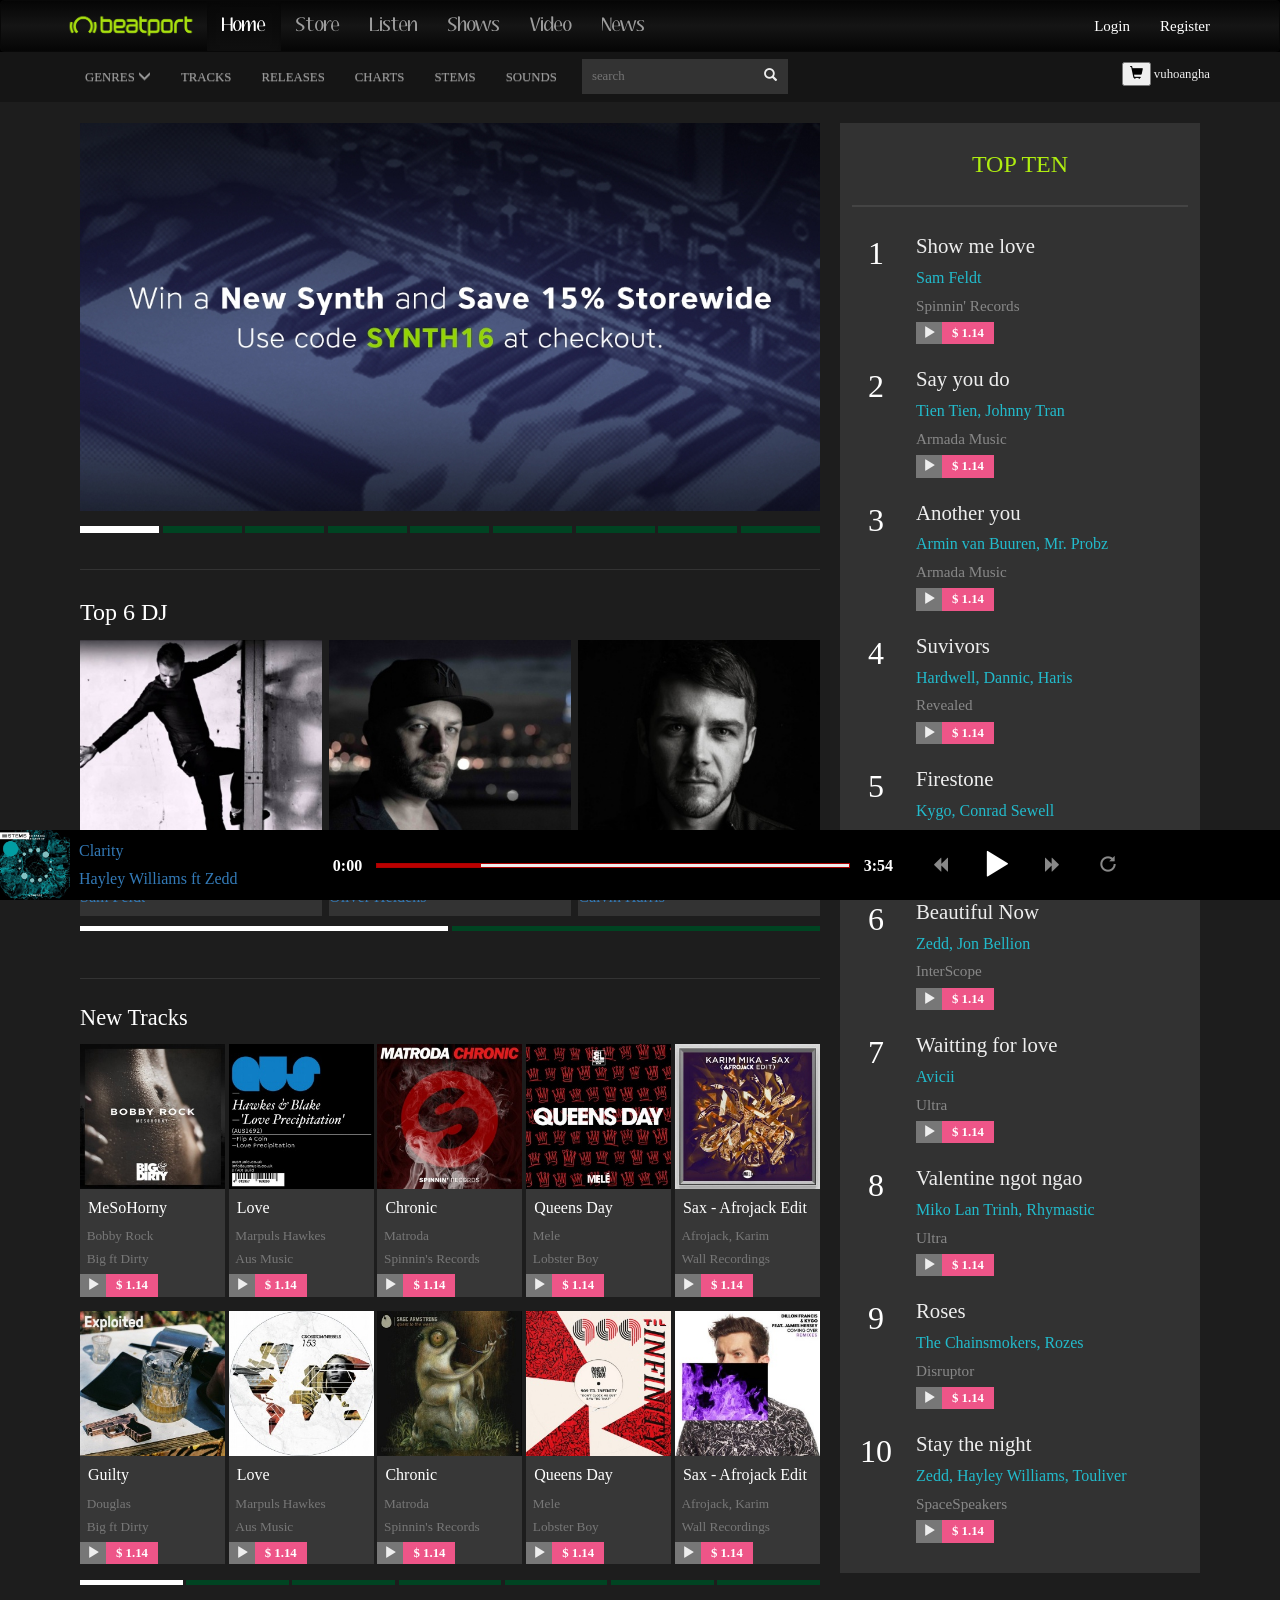
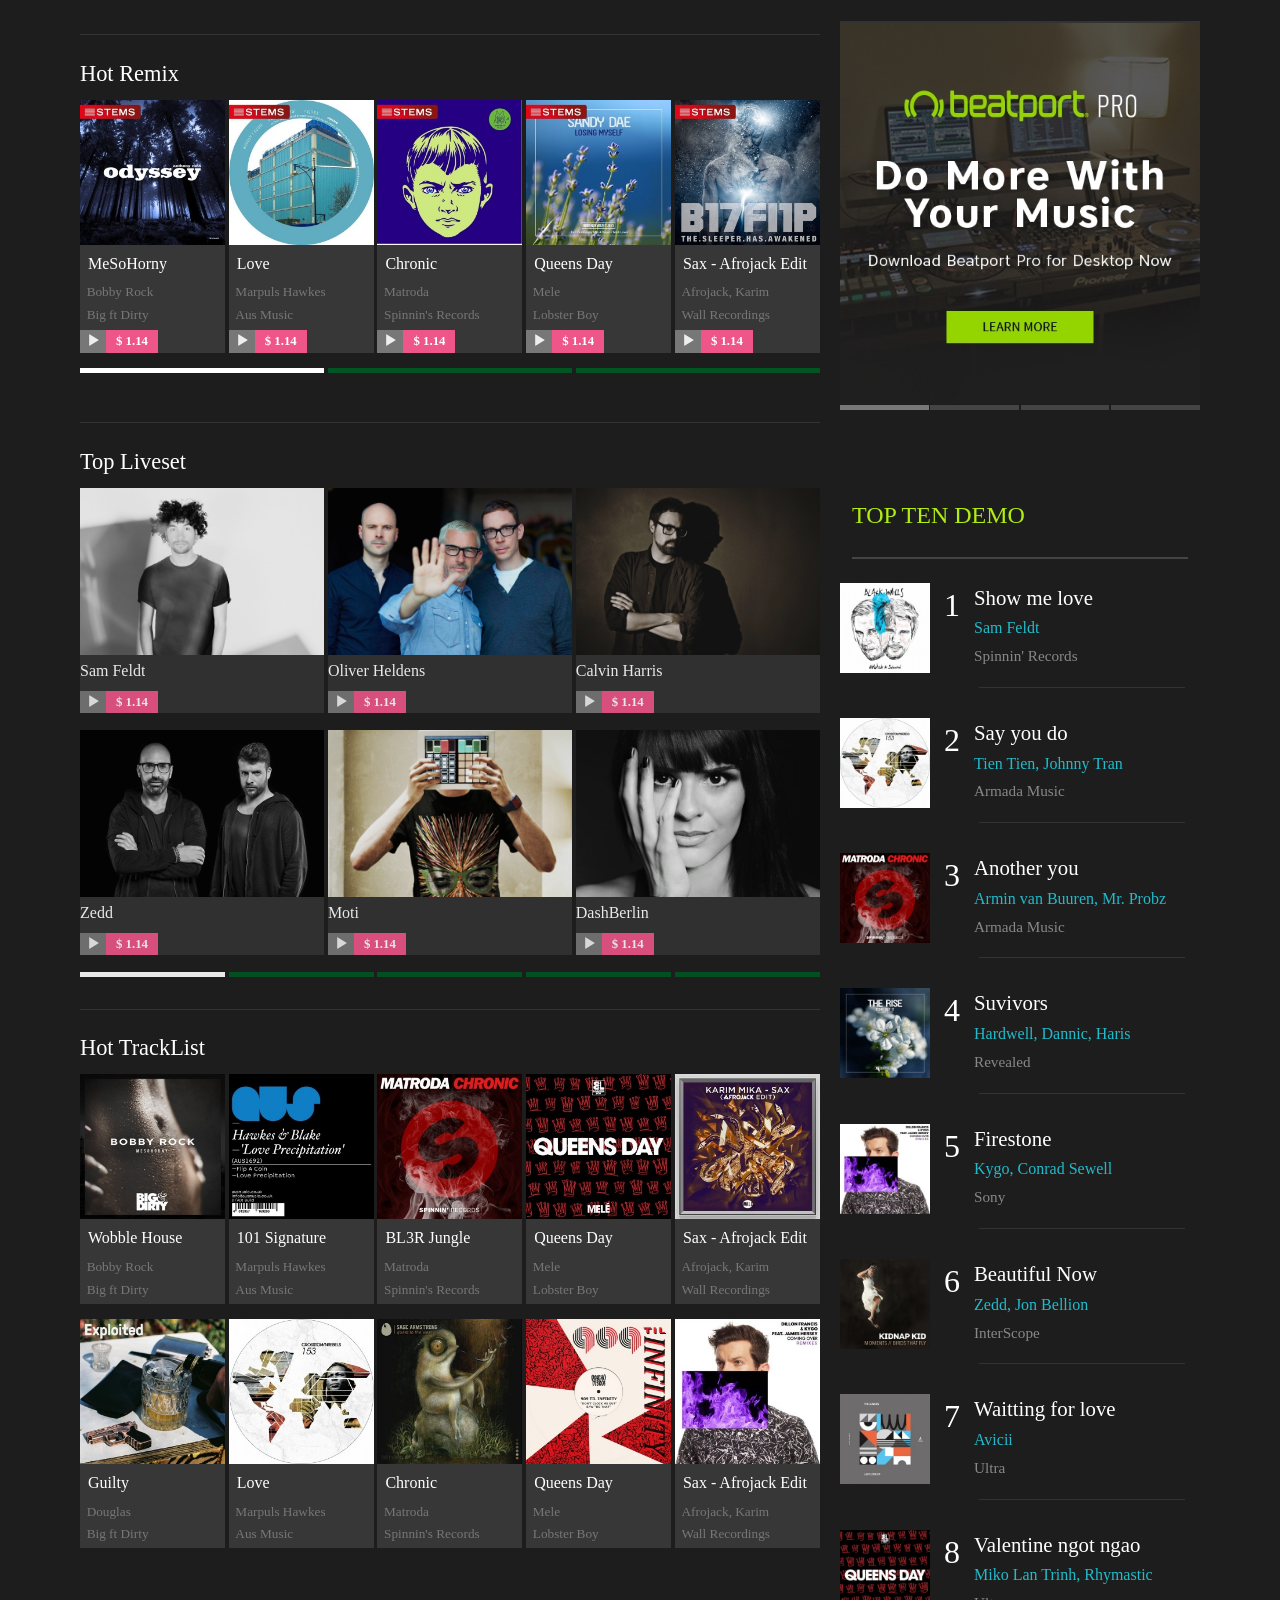
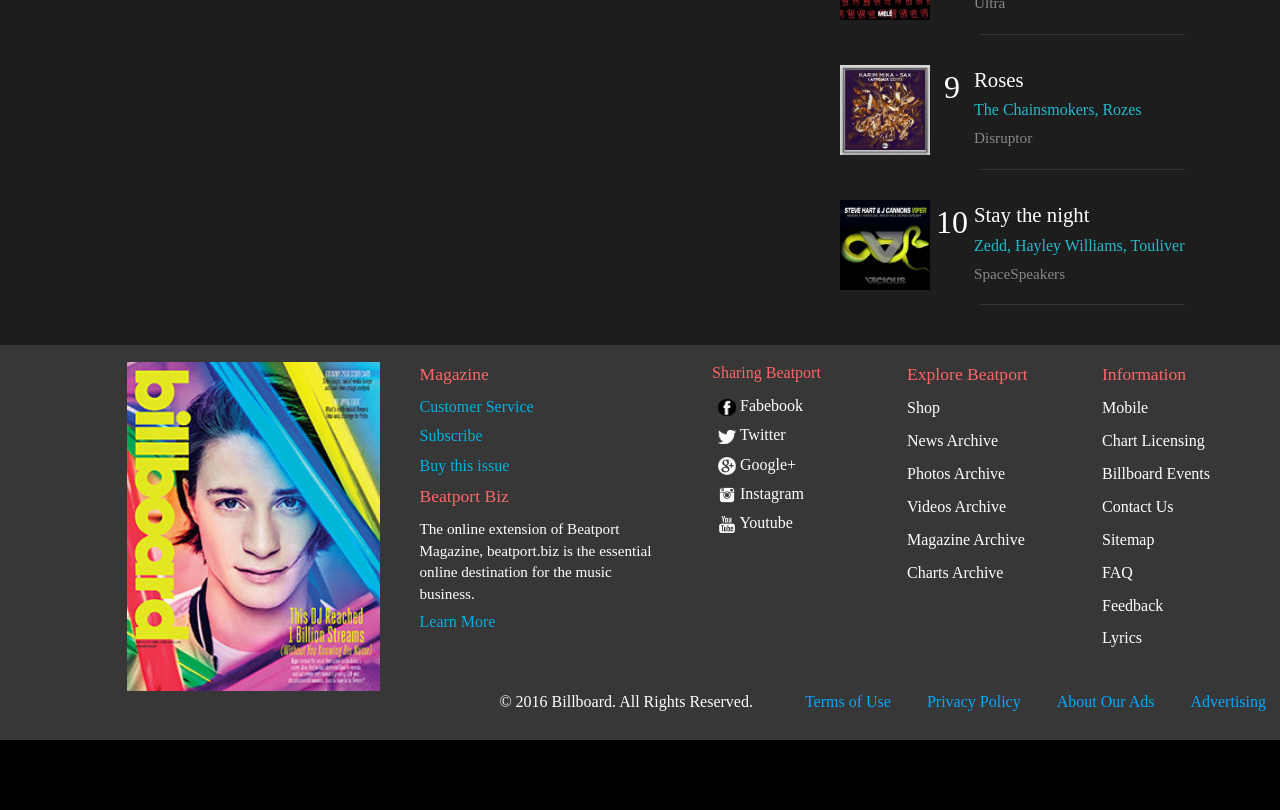
==== index.html @ b3defc51 "dont full" ====
<!DOCTYPE html>
<html lang="en">

<head>
    <meta charset="UTF-8">
    <meta name="viewport" content="width=device-width, initial-scale=1, maximum-scale=1, user-scalable=no">
    <link rel="stylesheet" href="./css/bootstrap.min.css">
    <link rel="stylesheet" href="./css/bootstrap-theme.min.css">
    <link rel="stylesheet" href="./css/style.css">
    <title>Music</title>
</head>


<body>
    <header>
        <nav class="navbar navbar-inverse">
            <div class="container">
                <div class="row">
                    <div class="col-sm-12">
                        <div class="navbar-header">
                            <button type="button" class="navbar-toggle collapsed" data-toggle="collapse" data-target="#navbar" aria-expanded="false" aria-controls="navbar">
                                <span class="sr-only">Toggle navigation</span>
                                <span class="icon-bar"></span>
                                <span class="icon-bar"></span>
                                <span class="icon-bar"></span>
                            </button>
                            <a class="navbar-brand header-logo" href="#">
                                <img src="./img/icon/logo.png" alt="">
                            </a>
                        </div>
                        <div id="navbar" class="collapse navbar-collapse">
                            <ul class="nav navbar-nav pull-left">
                                <li class="active"><a href="#">Home</a></li>
                                <li><a href="#about">Store</a></li>
                                <li><a href="#contact">Listen</a></li>
                                <li><a href="#contact">Shows</a></li>
                                <li><a href="#contact">Video</a></li>
                                <li><a href="#contact">News</a></li>
                            </ul>
                            <ul class="nav navbar-nav login pull-right">
                                <li><a href="#" id="login-button">Login</a></li>
                                <li><a href="#" id="register-button">Register</a></li>
                            </ul>
                        </div>
                        <!--/.nav-collapse -->
                    </div>
                </div>
            </div>
        </nav>
    </header>
    <div id="login-form">
        <div class="container">
            <div class="row">
                <div class="col-sm-4 col-sm-offset-4">
                    <h1>Login</h1>
                    <form>
                        <label for="email-form">Email</label>
                        <input type="email" placeholder="Email" class="form-element" id="email-form">
                        <label for="password-form">Password</label>
                        <input type="password" placeholder="Password" class="form-element" id="password-form">
                        <input type="checkbox" id="remember-me" value="Forget password">
                        <label for="remember-me">Remember me</label>
                        <br>
                        <div class="login-form-button-group">
                            <input type="button" id="button-me-login" class="button-me" value="Login">
                            <input type="button" id="button-me-cancel" class="button-me" value="Cancel">
                        </div>

                        <p><a href="#">Fogotten Password</a></p>
                    </form>
                </div>
            </div>
        </div>
    </div>
    <div id="menu">
        <div class="container">
            <div class="row">
                <div class="col-sm-12">
                    <div class="pull-left">
                        <ul class="nav navbar-nav">
                            <li><a href="#" id="genres-button">GENRES <i class="glyphicon glyphicon-menu-down"></i></a></li>
                            <li><a href="#">TRACKS</a></li>
                            <li><a href="#">RELEASES</a></li>
                            <li><a href="#">CHARTS</a></li>
                            <li><a href="#">STEMS</a></li>
                            <li><a href="#">SOUNDS</a></li>
                            <li>
                                <form class="form-search">
                                    <input type="text" placeholder="search">
                                    <button type="button"><i class="glyphicon glyphicon-search"></i></button>
                                </form>
                            </li>
                        </ul>
                    </div>
                    <div class="pull-right">
                        <button type="button"><i class="glyphicon glyphicon-shopping-cart"></i></button>
                        <div class="cart-info">vuhoangha</div>
                    </div>
                </div>
            </div>
        </div>
    </div>
    <div id="genres-wrap">
        <div class="container">
            <div class="col-sm-12">
                <div class="col-sm-5">
                    <div id="genres-detail">
                        <ul>
                            <li><a href="#">Trap</a></li>
                            <li><a href="#">Progessive House</a></li>
                            <li><a href="#">Trance</a></li>
                            <li><a href="#">Deep House</a></li>
                            <li><a href="#">Future House</a></li>
                            <li><a href="#">Tropical House</a></li>
                            <li><a href="#">Techno House</a></li>
                            <li><a href="#">Drum Bass</a></li>
                        </ul>
                        <ul>
                            <li><a href="#">Hardstyle</a></li>
                            <li><a href="#">Harddance</a></li>
                            <li><a href="#">Hardcore</a></li>
                            <li><a href="#">NightCore</a></li>
                            <li><a href="#">NightStep</a></li>
                            <li><a href="#">FutureBass</a></li>
                            <li><a href="#">ChillStep</a></li>
                            <li><a href="#">Melodic</a></li>
                        </ul>
                    </div>
                </div>
            </div>
        </div>
    </div>

    <div class="content">
        <div class="container">
            <div class="row">
                <div class="col-sm-12">
                    <div class="col-sm-8">
                        <div class="slider">
                            <a href="#">
                                <img stt="0" src="./img/slider/1.jpg" alt="" class="slider-img slider-img-active"></a>
                            <a href="#">
                                <img stt="1" src="./img/slider/2.jpg" alt="" class="slider-img"></a>
                            <a href="#">
                                <img stt="2" src="./img/slider/3.jpg" alt="" class="slider-img"></a>
                            <a href="#">
                                <img stt="3" src="./img/slider/4.jpg" alt="" class="slider-img"></a>
                            <a href="#">
                                <img stt="4" src="./img/slider/5.jpg" alt="" class="slider-img"></a>
                            <a href="#">
                                <img stt="5" src="./img/slider/6.jpg" alt="" class="slider-img"></a>
                            <a href="#">
                                <img stt="6" src="./img/slider/7.jpg" alt="" class="slider-img"></a>
                            <a href="#">
                                <img stt="7" src="./img/slider/8.jpg" alt="" class="slider-img"></a>
                            <a href="#">
                                <img stt="8" src="./img/slider/9.jpg" alt="" class="slider-img"></a>
                            <ul class="slider-ul">
                                <li stt="0" class="slider-li slider-li-active"></li>
                                <li stt="1" class="slider-li"></li>
                                <li stt="2" class="slider-li"></li>
                                <li stt="3" class="slider-li"></li>
                                <li stt="4" class="slider-li"></li>
                                <li stt="5" class="slider-li"></li>
                                <li stt="6" class="slider-li"></li>
                                <li stt="7" class="slider-li"></li>
                                <li stt="8" class="slider-li"></li>
                            </ul>
                        </div>
                        <div class="top-6-dj">
                            <p class="top-6-dj-title">Top 6 DJ</p>
                            <div class="top-6-dj-content">
                                <div stt="0" class="top-6-dj-content-1 top-6-dj-content-div">
                                    <ul>
                                        <li>

                                            <img src="./img/top-6-dj/arminvanbuuren.jpg" alt="">
                                            <a href="#">Sam Feldt</a>
                                        </li>
                                        <li>
                                            <img src="./img/top-6-dj/lucasbacchesti.jpg" alt="">
                                            <a href="#">Oliver Heldens</a>
                                        </li>
                                        <li>
                                            <img src="./img/top-6-dj/matador.jpg" alt="">
                                            <a href="#">Calvin Harris</a>
                                        </li>
                                    </ul>
                                </div>
                                <div stt="1" class="top-6-dj-content-2 top-6-dj-content-div">
                                    <ul>
                                        <li>
                                            <img src="./img/top-6-dj/pedestrlan.jpg" alt="">
                                            <a href="#">R3hab</a>
                                        </li>
                                        <li>
                                            <img src="./img/top-6-dj/umek.jpg" alt="">
                                            <a href="#">David Guetta</a>
                                        </li>
                                        <li>
                                            <img src="./img/top-6-dj/sandervandoorn.jpg" alt="">
                                            <a href="#">Tiësto</a>
                                        </li>
                                    </ul>
                                </div>
                                <div class="top-6-dj-slider">
                                    <div stt="0" class="top-6-dj-slider-div top-6-dj-slider-div-active"></div>
                                    <div stt="1" class="top-6-dj-slider-div"></div>
                                </div>
                            </div>
                        </div>
                        <div class="new-tracks">
                            <p class="new-tracks-title">New Tracks</p>
                            <div stt="0" class="new-track-div new-track-div-active">
                                <ul class="new-track-div-ul">
                                    <li>
                                        <img src="./img/new-tracks/mesohorny-bobbyrock.jpg" alt="">
                                        <a href="#" class="new-track-name link-decorate">MeSoHorny</a>
                                        <a href="#" class="new-track-artist link-decorate">Bobby Rock</a>
                                        <a href="#" class="new-track-label link-decorate">Big ft Dirty</a>
                                        <div class="track-option">
                                            <button class="track-play"><i class="glyphicon glyphicon-play"></i></button>
                                            <button class="track-buy">$ 1.14</button>
                                        </div>
                                    </li>
                                    <li>
                                        <img src="./img/new-tracks/love-marqulshawkes.jpg" alt="">
                                        <a href="#" class="new-track-name link-decorate">Love</a>
                                        <a href="#" class="new-track-artist link-decorate">Marpuls Hawkes</a>
                                        <a href="#" class="new-track-label link-decorate">Aus Music</a>
                                        <div class="track-option">
                                            <button class="track-play"><i class="glyphicon glyphicon-play"></i></button>
                                            <button class="track-buy">$ 1.14</button>
                                        </div>
                                    </li>
                                    <li>
                                        <img src="./img/new-tracks/chronic-matroda.jpg" alt="">
                                        <a href="#" class="new-track-name link-decorate">Chronic</a>
                                        <a href="#" class="new-track-artist link-decorate">Matroda</a>
                                        <a href="#" class="new-track-label link-decorate">Spinnin's Records</a>
                                        <div class="track-option">
                                            <button class="track-play"><i class="glyphicon glyphicon-play"></i></button>
                                            <button class="track-buy">$ 1.14</button>
                                        </div>
                                    </li>
                                    <li>
                                        <img src="./img/new-tracks/queensday-mele.jpg" alt="">
                                        <a href="#" class="new-track-name link-decorate">Queens Day</a>
                                        <a href="#" class="new-track-artist link-decorate">Mele</a>
                                        <a href="#" class="new-track-label link-decorate">Lobster Boy</a>
                                        <div class="track-option">
                                            <button class="track-play"><i class="glyphicon glyphicon-play"></i></button>
                                            <button class="track-buy">$ 1.14</button>
                                        </div>
                                    </li>
                                    <li>
                                        <img src="./img/new-tracks/sax-afojack.jpg" alt="">
                                        <a href="#" class="new-track-name link-decorate">Sax - Afrojack Edit</a>
                                        <a href="#" class="new-track-artist link-decorate">Afrojack, Karim</a>
                                        <a href="#" class="new-track-label link-decorate">Wall Recordings</a>
                                        <div class="track-option">
                                            <button class="track-play"><i class="glyphicon glyphicon-play"></i></button>
                                            <button class="track-buy">$ 1.14</button>
                                        </div>
                                    </li>
                                </ul>
                                <ul class="new-track-div-ul">
                                    <li>
                                        <img src="./img/new-tracks/gulty-douglasgreed.jpg" alt="">
                                        <a href="#" class="new-track-name link-decorate">Guilty</a>
                                        <a href="#" class="new-track-artist link-decorate">Douglas</a>
                                        <a href="#" class="new-track-label link-decorate">Big ft Dirty</a>
                                        <div class="track-option">
                                            <button class="track-play"><i class="glyphicon glyphicon-play"></i></button>
                                            <button class="track-buy">$ 1.14</button>
                                        </div>
                                    </li>
                                    <li>
                                        <img src="./img/new-tracks/anyimujeromesydenham.jpg" alt="">
                                        <a href="#" class="new-track-name link-decorate">Love</a>
                                        <a href="#" class="new-track-artist link-decorate">Marpuls Hawkes</a>
                                        <a href="#" class="new-track-label link-decorate">Aus Music</a>
                                        <div class="track-option">
                                            <button class="track-play"><i class="glyphicon glyphicon-play"></i></button>
                                            <button class="track-buy">$ 1.14</button>
                                        </div>
                                    </li>
                                    <li>
                                        <img src="./img/new-tracks/questtothewest-bot.jpg" alt="">
                                        <a href="#" class="new-track-name link-decorate">Chronic</a>
                                        <a href="#" class="new-track-artist link-decorate">Matroda</a>
                                        <a href="#" class="new-track-label link-decorate">Spinnin's Records</a>
                                        <div class="track-option">
                                            <button class="track-play"><i class="glyphicon glyphicon-play"></i></button>
                                            <button class="track-buy">$ 1.14</button>
                                        </div>
                                    </li>
                                    <li>
                                        <img src="./img/new-tracks/dontclockme-909tllinfinity.jpg" alt="">
                                        <a href="#" class="new-track-name link-decorate">Queens Day</a>
                                        <a href="#" class="new-track-artist link-decorate">Mele</a>
                                        <a href="#" class="new-track-label link-decorate">Lobster Boy</a>
                                        <div class="track-option">
                                            <button class="track-play"><i class="glyphicon glyphicon-play"></i></button>
                                            <button class="track-buy">$ 1.14</button>
                                        </div>
                                    </li>
                                    <li>
                                        <img src="./img/new-tracks/comingover-tiesto.jpg" alt="">
                                        <a href="#" class="new-track-name link-decorate">Sax - Afrojack Edit</a>
                                        <a href="#" class="new-track-artist link-decorate">Afrojack, Karim</a>
                                        <a href="#" class="new-track-label link-decorate">Wall Recordings</a>
                                        <div class="track-option">
                                            <button class="track-play"><i class="glyphicon glyphicon-play"></i></button>
                                            <button class="track-buy">$ 1.14</button>
                                        </div>
                                    </li>
                                </ul>
                            </div>
                            <div stt="1" class="new-track-div">
                                <ul class="new-track-div-ul">
                                    <li>
                                        <img src="./img/new-tracks/thedealep-kurlose.jpg" alt="">
                                        <a href="#" class="new-track-name link-decorate">MeSoHorny</a>
                                        <a href="#" class="new-track-artist link-decorate">Bobby Rock</a>
                                        <a href="#" class="new-track-label link-decorate">Big ft Dirty</a>
                                        <div class="track-option">
                                            <button class="track-play"><i class="glyphicon glyphicon-play"></i></button>
                                            <button class="track-buy">$ 1.14</button>
                                        </div>
                                    </li>
                                    <li>
                                        <img src="./img/new-tracks/playitloudep.jpg" alt="">
                                        <a href="#" class="new-track-name link-decorate">Love</a>
                                        <a href="#" class="new-track-artist link-decorate">Marpuls Hawkes</a>
                                        <a href="#" class="new-track-label link-decorate">Aus Music</a>
                                        <div class="track-option">
                                            <button class="track-play"><i class="glyphicon glyphicon-play"></i></button>
                                            <button class="track-buy">$ 1.14</button>
                                        </div>
                                    </li>
                                    <li>
                                        <img src="./img/new-tracks/circadian.jpg" alt="">
                                        <a href="#" class="new-track-name link-decorate">Chronic</a>
                                        <a href="#" class="new-track-artist link-decorate">Matroda</a>
                                        <a href="#" class="new-track-label link-decorate">Spinnin's Records</a>
                                        <div class="track-option">
                                            <button class="track-play"><i class="glyphicon glyphicon-play"></i></button>
                                            <button class="track-buy">$ 1.14</button>
                                        </div>
                                    </li>
                                    <li>
                                        <img src="./img/new-tracks/moments.jpg" alt="">
                                        <a href="#" class="new-track-name link-decorate">Queens Day</a>
                                        <a href="#" class="new-track-artist link-decorate">Mele</a>
                                        <a href="#" class="new-track-label link-decorate">Lobster Boy</a>
                                        <div class="track-option">
                                            <button class="track-play"><i class="glyphicon glyphicon-play"></i></button>
                                            <button class="track-buy">$ 1.14</button>
                                        </div>
                                    </li>
                                    <li>
                                        <img src="./img/new-tracks/viper.jpg" alt="">
                                        <a href="#" class="new-track-name link-decorate">Sax - Afrojack Edit</a>
                                        <a href="#" class="new-track-artist link-decorate">Afrojack, Karim</a>
                                        <a href="#" class="new-track-label link-decorate">Wall Recordings</a>
                                        <div class="track-option">
                                            <button class="track-play"><i class="glyphicon glyphicon-play"></i></button>
                                            <button class="track-buy">$ 1.14</button>
                                        </div>
                                    </li>
                                </ul>
                                <ul class="new-track-div-ul">
                                    <li>
                                        <a href="#" class="link-decorate"><img src="./img/new-tracks/blackwalls.jpg" alt=""></a>
                                        <a href="#" class="new-track-name link-decorate">MeSoHorny</a>
                                        <a href="#" class="new-track-artist link-decorate">Bobby Rock</a>
                                        <a href="#" class="new-track-label link-decorate">Big ft Dirty</a>
                                        <div class="track-option">
                                            <button class="track-play"><i class="glyphicon glyphicon-play"></i></button>
                                            <button class="track-buy">$ 1.14</button>
                                        </div>
                                    </li>
                                    <li>
                                        <a href="#" class="link-decorate"><img src="./img/new-tracks/sleeplessnights.jpg" alt=""></a>
                                        <a href="#" class="new-track-name link-decorate">Love</a>
                                        <a href="#" class="new-track-artist link-decorate">Marpuls Hawkes</a>
                                        <a href="#" class="new-track-label link-decorate">Aus Music</a>
                                        <div class="track-option">
                                            <button class="track-play"><i class="glyphicon glyphicon-play"></i></button>
                                            <button class="track-buy">$ 1.14</button>
                                        </div>
                                    </li>
                                    <li>
                                        <a href="#" class="link-decorate"><img src="./img/new-tracks/lastloveep.jpg" alt=""></a>
                                        <a href="#" class="new-track-name link-decorate">Chronic</a>
                                        <a href="#" class="new-track-artist link-decorate">Matroda</a>
                                        <a href="#" class="new-track-label link-decorate">Spinnin's Records</a>
                                        <div class="track-option">
                                            <button class="track-play"><i class="glyphicon glyphicon-play"></i></button>
                                            <button class="track-buy">$ 1.14</button>
                                        </div>
                                    </li>
                                    <li>
                                        <a href="#" class="link-decorate"><img src="./img/new-tracks/comegetit.jpg" alt=""></a>
                                        <a href="#" class="new-track-name link-decorate">Queens Day</a>
                                        <a href="#" class="new-track-artist link-decorate">Mele</a>
                                        <a href="#" class="new-track-label link-decorate">Lobster Boy</a>
                                        <div class="track-option">
                                            <button class="track-play"><i class="glyphicon glyphicon-play"></i></button>
                                            <button class="track-buy">$ 1.14</button>
                                        </div>
                                    </li>
                                    <li>
                                        <a href="#" class="link-decorate"><img src="./img/new-tracks/lospueblos.jpg" alt=""></a>
                                        <a href="#" class="new-track-name link-decorate">Sax - Afrojack Edit</a>
                                        <a href="#" class="new-track-artist link-decorate">Afrojack, Karim</a>
                                        <a href="#" class="new-track-label link-decorate">Wall Recordings</a>
                                        <div class="track-option">
                                            <button class="track-play"><i class="glyphicon glyphicon-play"></i></button>
                                            <button class="track-buy">$ 1.14</button>
                                        </div>
                                    </li>
                                </ul>
                            </div>
                            <div stt="2" class="new-track-div">
                                <ul class="new-track-div-ul">
                                    <li>
                                        <img src="./img/new-tracks/mesohorny-bobbyrock.jpg" alt="">
                                        <a href="#" class="new-track-name link-decorate">MeSoHorny</a>
                                        <a href="#" class="new-track-artist link-decorate">Bobby Rock</a>
                                        <a href="#" class="new-track-label link-decorate">Big ft Dirty</a>
                                        <div class="track-option">
                                            <button class="track-play"><i class="glyphicon glyphicon-play"></i></button>
                                            <button class="track-buy">$ 1.14</button>
                                        </div>
                                    </li>
                                    <li>
                                        <img src="./img/new-tracks/love-marqulshawkes.jpg" alt="">
                                        <a href="#" class="new-track-name link-decorate">Love</a>
                                        <a href="#" class="new-track-artist link-decorate">Marpuls Hawkes</a>
                                        <a href="#" class="new-track-label link-decorate">Aus Music</a>
                                        <div class="track-option">
                                            <button class="track-play"><i class="glyphicon glyphicon-play"></i></button>
                                            <button class="track-buy">$ 1.14</button>
                                        </div>
                                    </li>
                                    <li>
                                        <img src="./img/new-tracks/chronic-matroda.jpg" alt="">
                                        <a href="#" class="new-track-name link-decorate">Chronic</a>
                                        <a href="#" class="new-track-artist link-decorate">Matroda</a>
                                        <a href="#" class="new-track-label link-decorate">Spinnin's Records</a>
                                        <div class="track-option">
                                            <button class="track-play"><i class="glyphicon glyphicon-play"></i></button>
                                            <button class="track-buy">$ 1.14</button>
                                        </div>
                                    </li>
                                    <li>
                                        <img src="./img/new-tracks/queensday-mele.jpg" alt="">
                                        <a href="#" class="new-track-name link-decorate">Queens Day</a>
                                        <a href="#" class="new-track-artist link-decorate">Mele</a>
                                        <a href="#" class="new-track-label link-decorate">Lobster Boy</a>
                                        <div class="track-option">
                                            <button class="track-play"><i class="glyphicon glyphicon-play"></i></button>
                                            <button class="track-buy">$ 1.14</button>
                                        </div>
                                    </li>
                                    <li>
                                        <img src="./img/new-tracks/sax-afojack.jpg" alt="">
                                        <a href="#" class="new-track-name link-decorate">Sax - Afrojack Edit</a>
                                        <a href="#" class="new-track-artist link-decorate">Afrojack, Karim</a>
                                        <a href="#" class="new-track-label link-decorate">Wall Recordings</a>
                                        <div class="track-option">
                                            <button class="track-play"><i class="glyphicon glyphicon-play"></i></button>
                                            <button class="track-buy">$ 1.14</button>
                                        </div>
                                    </li>
                                </ul>
                                <ul class="new-track-div-ul">
                                    <li>
                                        <img src="./img/new-tracks/mesohorny-bobbyrock.jpg" alt="">
                                        <a href="#" class="new-track-name link-decorate">MeSoHorny</a>
                                        <a href="#" class="new-track-artist link-decorate">Bobby Rock</a>
                                        <a href="#" class="new-track-label link-decorate">Big ft Dirty</a>
                                        <div class="track-option">
                                            <button class="track-play"><i class="glyphicon glyphicon-play"></i></button>
                                            <button class="track-buy">$ 1.14</button>
                                        </div>
                                    </li>
                                    <li>
                                        <img src="./img/new-tracks/love-marqulshawkes.jpg" alt="">
                                        <a href="#" class="new-track-name link-decorate">Love</a>
                                        <a href="#" class="new-track-artist link-decorate">Marpuls Hawkes</a>
                                        <a href="#" class="new-track-label link-decorate">Aus Music</a>
                                        <div class="track-option">
                                            <button class="track-play"><i class="glyphicon glyphicon-play"></i></button>
                                            <button class="track-buy">$ 1.14</button>
                                        </div>
                                    </li>
                                    <li>
                                        <img src="./img/new-tracks/chronic-matroda.jpg" alt="">
                                        <a href="#" class="new-track-name link-decorate">Chronic</a>
                                        <a href="#" class="new-track-artist link-decorate">Matroda</a>
                                        <a href="#" class="new-track-label link-decorate">Spinnin's Records</a>
                                        <div class="track-option">
                                            <button class="track-play"><i class="glyphicon glyphicon-play"></i></button>
                                            <button class="track-buy">$ 1.14</button>
                                        </div>
                                    </li>
                                    <li>
                                        <img src="./img/new-tracks/queensday-mele.jpg" alt="">
                                        <a href="#" class="new-track-name link-decorate">Queens Day</a>
                                        <a href="#" class="new-track-artist link-decorate">Mele</a>
                                        <a href="#" class="new-track-label link-decorate">Lobster Boy</a>
                                        <div class="track-option">
                                            <button class="track-play"><i class="glyphicon glyphicon-play"></i></button>
                                            <button class="track-buy">$ 1.14</button>
                                        </div>
                                    </li>
                                    <li>
                                        <img src="./img/new-tracks/sax-afojack.jpg" alt="">
                                        <a href="#" class="new-track-name link-decorate">Sax - Afrojack Edit</a>
                                        <a href="#" class="new-track-artist link-decorate">Afrojack, Karim</a>
                                        <a href="#" class="new-track-label link-decorate">Wall Recordings</a>
                                        <div class="track-option">
                                            <button class="track-play"><i class="glyphicon glyphicon-play"></i></button>
                                            <button class="track-buy">$ 1.14</button>
                                        </div>
                                    </li>
                                </ul>
                            </div>
                            <div stt="3" class="new-track-div">
                                <ul class="new-track-div-ul">
                                    <li>
                                        <img src="./img/new-tracks/mesohorny-bobbyrock.jpg" alt="">
                                        <a href="#" class="new-track-name link-decorate">MeSoHorny</a>
                                        <a href="#" class="new-track-artist link-decorate">Bobby Rock</a>
                                        <a href="#" class="new-track-label link-decorate">Big ft Dirty</a>
                                        <div class="track-option">
                                            <button class="track-play"><i class="glyphicon glyphicon-play"></i></button>
                                            <button class="track-buy">$ 1.14</button>
                                        </div>
                                    </li>
                                    <li>
                                        <img src="./img/new-tracks/love-marqulshawkes.jpg" alt="">
                                        <a href="#" class="new-track-name link-decorate">Love</a>
                                        <a href="#" class="new-track-artist link-decorate">Marpuls Hawkes</a>
                                        <a href="#" class="new-track-label link-decorate">Aus Music</a>
                                        <div class="track-option">
                                            <button class="track-play"><i class="glyphicon glyphicon-play"></i></button>
                                            <button class="track-buy">$ 1.14</button>
                                        </div>
                                    </li>
                                    <li>
                                        <img src="./img/new-tracks/chronic-matroda.jpg" alt="">
                                        <a href="#" class="new-track-name link-decorate">Chronic</a>
                                        <a href="#" class="new-track-artist link-decorate">Matroda</a>
                                        <a href="#" class="new-track-label link-decorate">Spinnin's Records</a>
                                        <div class="track-option">
                                            <button class="track-play"><i class="glyphicon glyphicon-play"></i></button>
                                            <button class="track-buy">$ 1.14</button>
                                        </div>
                                    </li>
                                    <li>
                                        <img src="./img/new-tracks/queensday-mele.jpg" alt="">
                                        <a href="#" class="new-track-name link-decorate">Queens Day</a>
                                        <a href="#" class="new-track-artist link-decorate">Mele</a>
                                        <a href="#" class="new-track-label link-decorate">Lobster Boy</a>
                                        <div class="track-option">
                                            <button class="track-play"><i class="glyphicon glyphicon-play"></i></button>
                                            <button class="track-buy">$ 1.14</button>
                                        </div>
                                    </li>
                                    <li>
                                        <img src="./img/new-tracks/sax-afojack.jpg" alt="">
                                        <a href="#" class="new-track-name link-decorate">Sax - Afrojack Edit</a>
                                        <a href="#" class="new-track-artist link-decorate">Afrojack, Karim</a>
                                        <a href="#" class="new-track-label link-decorate">Wall Recordings</a>
                                        <div class="track-option">
                                            <button class="track-play"><i class="glyphicon glyphicon-play"></i></button>
                                            <button class="track-buy">$ 1.14</button>
                                        </div>
                                    </li>
                                </ul>
                                <ul class="new-track-div-ul">
                                    <li>
                                        <img src="./img/new-tracks/mesohorny-bobbyrock.jpg" alt="">
                                        <a href="#" class="new-track-name link-decorate">MeSoHorny</a>
                                        <a href="#" class="new-track-artist link-decorate">Bobby Rock</a>
                                        <a href="#" class="new-track-label link-decorate">Big ft Dirty</a>
                                        <div class="track-option">
                                            <button class="track-play"><i class="glyphicon glyphicon-play"></i></button>
                                            <button class="track-buy">$ 1.14</button>
                                        </div>
                                    </li>
                                    <li>
                                        <img src="./img/new-tracks/love-marqulshawkes.jpg" alt="">
                                        <a href="#" class="new-track-name link-decorate">Love</a>
                                        <a href="#" class="new-track-artist link-decorate">Marpuls Hawkes</a>
                                        <a href="#" class="new-track-label link-decorate">Aus Music</a>
                                        <div class="track-option">
                                            <button class="track-play"><i class="glyphicon glyphicon-play"></i></button>
                                            <button class="track-buy">$ 1.14</button>
                                        </div>
                                    </li>
                                    <li>
                                        <img src="./img/new-tracks/chronic-matroda.jpg" alt="">
                                        <a href="#" class="new-track-name link-decorate">Chronic</a>
                                        <a href="#" class="new-track-artist link-decorate">Matroda</a>
                                        <a href="#" class="new-track-label link-decorate">Spinnin's Records</a>
                                        <div class="track-option">
                                            <button class="track-play"><i class="glyphicon glyphicon-play"></i></button>
                                            <button class="track-buy">$ 1.14</button>
                                        </div>
                                    </li>
                                    <li>
                                        <img src="./img/new-tracks/queensday-mele.jpg" alt="">
                                        <a href="#" class="new-track-name link-decorate">Queens Day</a>
                                        <a href="#" class="new-track-artist link-decorate">Mele</a>
                                        <a href="#" class="new-track-label link-decorate">Lobster Boy</a>
                                        <div class="track-option">
                                            <button class="track-play"><i class="glyphicon glyphicon-play"></i></button>
                                            <button class="track-buy">$ 1.14</button>
                                        </div>
                                    </li>
                                    <li>
                                        <img src="./img/new-tracks/sax-afojack.jpg" alt="">
                                        <a href="#" class="new-track-name link-decorate">Sax - Afrojack Edit</a>
                                        <a href="#" class="new-track-artist link-decorate">Afrojack, Karim</a>
                                        <a href="#" class="new-track-label link-decorate">Wall Recordings</a>
                                        <div class="track-option">
                                            <button class="track-play"><i class="glyphicon glyphicon-play"></i></button>
                                            <button class="track-buy">$ 1.14</button>
                                        </div>
                                    </li>
                                </ul>
                            </div>
                            <div stt="4" class="new-track-div">
                                <ul class="new-track-div-ul">
                                    <li>
                                        <img src="./img/new-tracks/mesohorny-bobbyrock.jpg" alt="">
                                        <a href="#" class="new-track-name link-decorate">MeSoHorny</a>
                                        <a href="#" class="new-track-artist link-decorate">Bobby Rock</a>
                                        <a href="#" class="new-track-label link-decorate">Big ft Dirty</a>
                                        <div class="track-option">
                                            <button class="track-play"><i class="glyphicon glyphicon-play"></i></button>
                                            <button class="track-buy">$ 1.14</button>
                                        </div>
                                    </li>
                                    <li>
                                        <img src="./img/new-tracks/love-marqulshawkes.jpg" alt="">
                                        <a href="#" class="new-track-name link-decorate">Love</a>
                                        <a href="#" class="new-track-artist link-decorate">Marpuls Hawkes</a>
                                        <a href="#" class="new-track-label link-decorate">Aus Music</a>
                                        <div class="track-option">
                                            <button class="track-play"><i class="glyphicon glyphicon-play"></i></button>
                                            <button class="track-buy">$ 1.14</button>
                                        </div>
                                    </li>
                                    <li>
                                        <img src="./img/new-tracks/chronic-matroda.jpg" alt="">
                                        <a href="#" class="new-track-name link-decorate">Chronic</a>
                                        <a href="#" class="new-track-artist link-decorate">Matroda</a>
                                        <a href="#" class="new-track-label link-decorate">Spinnin's Records</a>
                                        <div class="track-option">
                                            <button class="track-play"><i class="glyphicon glyphicon-play"></i></button>
                                            <button class="track-buy">$ 1.14</button>
                                        </div>
                                    </li>
                                    <li>
                                        <img src="./img/new-tracks/queensday-mele.jpg" alt="">
                                        <a href="#" class="new-track-name link-decorate">Queens Day</a>
                                        <a href="#" class="new-track-artist link-decorate">Mele</a>
                                        <a href="#" class="new-track-label link-decorate">Lobster Boy</a>
                                        <div class="track-option">
                                            <button class="track-play"><i class="glyphicon glyphicon-play"></i></button>
                                            <button class="track-buy">$ 1.14</button>
                                        </div>
                                    </li>
                                    <li>
                                        <img src="./img/new-tracks/sax-afojack.jpg" alt="">
                                        <a href="#" class="new-track-name link-decorate">Sax - Afrojack Edit</a>
                                        <a href="#" class="new-track-artist link-decorate">Afrojack, Karim</a>
                                        <a href="#" class="new-track-label link-decorate">Wall Recordings</a>
                                        <div class="track-option">
                                            <button class="track-play"><i class="glyphicon glyphicon-play"></i></button>
                                            <button class="track-buy">$ 1.14</button>
                                        </div>
                                    </li>
                                </ul>
                                <ul class="new-track-div-ul">
                                    <li>
                                        <img src="./img/new-tracks/mesohorny-bobbyrock.jpg" alt="">
                                        <a href="#" class="new-track-name link-decorate">MeSoHorny</a>
                                        <a href="#" class="new-track-artist link-decorate">Bobby Rock</a>
                                        <a href="#" class="new-track-label link-decorate">Big ft Dirty</a>
                                        <div class="track-option">
                                            <button class="track-play"><i class="glyphicon glyphicon-play"></i></button>
                                            <button class="track-buy">$ 1.14</button>
                                        </div>
                                    </li>
                                    <li>
                                        <img src="./img/new-tracks/love-marqulshawkes.jpg" alt="">
                                        <a href="#" class="new-track-name link-decorate">Love</a>
                                        <a href="#" class="new-track-artist link-decorate">Marpuls Hawkes</a>
                                        <a href="#" class="new-track-label link-decorate">Aus Music</a>
                                        <div class="track-option">
                                            <button class="track-play"><i class="glyphicon glyphicon-play"></i></button>
                                            <button class="track-buy">$ 1.14</button>
                                        </div>
                                    </li>
                                    <li>
                                        <img src="./img/new-tracks/chronic-matroda.jpg" alt="">
                                        <a href="#" class="new-track-name link-decorate">Chronic</a>
                                        <a href="#" class="new-track-artist link-decorate">Matroda</a>
                                        <a href="#" class="new-track-label link-decorate">Spinnin's Records</a>
                                        <div class="track-option">
                                            <button class="track-play"><i class="glyphicon glyphicon-play"></i></button>
                                            <button class="track-buy">$ 1.14</button>
                                        </div>
                                    </li>
                                    <li>
                                        <img src="./img/new-tracks/queensday-mele.jpg" alt="">
                                        <a href="#" class="new-track-name link-decorate">Queens Day</a>
                                        <a href="#" class="new-track-artist link-decorate">Mele</a>
                                        <a href="#" class="new-track-label link-decorate">Lobster Boy</a>
                                        <div class="track-option">
                                            <button class="track-play"><i class="glyphicon glyphicon-play"></i></button>
                                            <button class="track-buy">$ 1.14</button>
                                        </div>
                                    </li>
                                    <li>
                                        <img src="./img/new-tracks/sax-afojack.jpg" alt="">
                                        <a href="#" class="new-track-name link-decorate">Sax - Afrojack Edit</a>
                                        <a href="#" class="new-track-artist link-decorate">Afrojack, Karim</a>
                                        <a href="#" class="new-track-label link-decorate">Wall Recordings</a>
                                        <div class="track-option">
                                            <button class="track-play"><i class="glyphicon glyphicon-play"></i></button>
                                            <button class="track-buy">$ 1.14</button>
                                        </div>
                                    </li>
                                </ul>
                            </div>
                            <div stt="5" class="new-track-div">
                                <ul class="new-track-div-ul">
                                    <li>
                                        <img src="./img/new-tracks/mesohorny-bobbyrock.jpg" alt="">
                                        <a href="#" class="new-track-name link-decorate">MeSoHorny</a>
                                        <a href="#" class="new-track-artist link-decorate">Bobby Rock</a>
                                        <a href="#" class="new-track-label link-decorate">Big ft Dirty</a>
                                        <div class="track-option">
                                            <button class="track-play"><i class="glyphicon glyphicon-play"></i></button>
                                            <button class="track-buy">$ 1.14</button>
                                        </div>
                                    </li>
                                    <li>
                                        <img src="./img/new-tracks/love-marqulshawkes.jpg" alt="">
                                        <a href="#" class="new-track-name link-decorate">Love</a>
                                        <a href="#" class="new-track-artist link-decorate">Marpuls Hawkes</a>
                                        <a href="#" class="new-track-label link-decorate">Aus Music</a>
                                        <div class="track-option">
                                            <button class="track-play"><i class="glyphicon glyphicon-play"></i></button>
                                            <button class="track-buy">$ 1.14</button>
                                        </div>
                                    </li>
                                    <li>
                                        <img src="./img/new-tracks/chronic-matroda.jpg" alt="">
                                        <a href="#" class="new-track-name link-decorate">Chronic</a>
                                        <a href="#" class="new-track-artist link-decorate">Matroda</a>
                                        <a href="#" class="new-track-label link-decorate">Spinnin's Records</a>
                                        <div class="track-option">
                                            <button class="track-play"><i class="glyphicon glyphicon-play"></i></button>
                                            <button class="track-buy">$ 1.14</button>
                                        </div>
                                    </li>
                                    <li>
                                        <img src="./img/new-tracks/queensday-mele.jpg" alt="">
                                        <a href="#" class="new-track-name link-decorate">Queens Day</a>
                                        <a href="#" class="new-track-artist link-decorate">Mele</a>
                                        <a href="#" class="new-track-label link-decorate">Lobster Boy</a>
                                        <div class="track-option">
                                            <button class="track-play"><i class="glyphicon glyphicon-play"></i></button>
                                            <button class="track-buy">$ 1.14</button>
                                        </div>
                                    </li>
                                    <li>
                                        <img src="./img/new-tracks/sax-afojack.jpg" alt="">
                                        <a href="#" class="new-track-name link-decorate">Sax - Afrojack Edit</a>
                                        <a href="#" class="new-track-artist link-decorate">Afrojack, Karim</a>
                                        <a href="#" class="new-track-label link-decorate">Wall Recordings</a>
                                        <div class="track-option">
                                            <button class="track-play"><i class="glyphicon glyphicon-play"></i></button>
                                            <button class="track-buy">$ 1.14</button>
                                        </div>
                                    </li>
                                </ul>
                                <ul class="new-track-div-ul">
                                    <li>
                                        <img src="./img/new-tracks/mesohorny-bobbyrock.jpg" alt="">
                                        <a href="#" class="new-track-name link-decorate">MeSoHorny</a>
                                        <a href="#" class="new-track-artist link-decorate">Bobby Rock</a>
                                        <a href="#" class="new-track-label link-decorate">Big ft Dirty</a>
                                        <div class="track-option">
                                            <button class="track-play"><i class="glyphicon glyphicon-play"></i></button>
                                            <button class="track-buy">$ 1.14</button>
                                        </div>
                                    </li>
                                    <li>
                                        <img src="./img/new-tracks/love-marqulshawkes.jpg" alt="">
                                        <a href="#" class="new-track-name link-decorate">Love</a>
                                        <a href="#" class="new-track-artist link-decorate">Marpuls Hawkes</a>
                                        <a href="#" class="new-track-label link-decorate">Aus Music</a>
                                        <div class="track-option">
                                            <button class="track-play"><i class="glyphicon glyphicon-play"></i></button>
                                            <button class="track-buy">$ 1.14</button>
                                        </div>
                                    </li>
                                    <li>
                                        <a href="#" class="link-decorate"><img src="./img/new-tracks/chronic-matroda.jpg" alt=""></a>
                                        <a href="#" class="new-track-name link-decorate">Chronic</a>
                                        <a href="#" class="new-track-artist link-decorate">Matroda</a>
                                        <a href="#" class="new-track-label link-decorate">Spinnin's Records</a>
                                        <div class="track-option">
                                            <button class="track-play"><i class="glyphicon glyphicon-play"></i></button>
                                            <button class="track-buy">$ 1.14</button>
                                        </div>
                                    </li>
                                    <li>
                                        <a href="#" class="link-decorate"><img src="./img/new-tracks/queensday-mele.jpg" alt=""></a>
                                        <a href="#" class="new-track-name link-decorate">Queens Day</a>
                                        <a href="#" class="new-track-artist link-decorate">Mele</a>
                                        <a href="#" class="new-track-label link-decorate">Lobster Boy</a>
                                        <div class="track-option">
                                            <button class="track-play"><i class="glyphicon glyphicon-play"></i></button>
                                            <button class="track-buy">$ 1.14</button>
                                        </div>
                                    </li>
                                    <li>
                                        <a href="#" class="link-decorate"><img src="./img/new-tracks/sax-afojack.jpg" alt=""></a>
                                        <a href="#" class="new-track-name link-decorate">Sax - Afrojack Edit</a>
                                        <a href="#" class="new-track-artist link-decorate">Afrojack, Karim</a>
                                        <a href="#" class="new-track-label link-decorate">Wall Recordings</a>
                                        <div class="track-option">
                                            <button class="track-play"><i class="glyphicon glyphicon-play"></i></button>
                                            <button class="track-buy">$ 1.14</button>
                                        </div>
                                    </li>
                                </ul>
                            </div>
                            <div stt="6" class="new-track-div">
                                <ul class="new-track-div-ul">
                                    <li>
                                        <img src="./img/new-tracks/mesohorny-bobbyrock.jpg" alt="">
                                        <a href="#" class="new-track-name link-decorate">MeSoHorny</a>
                                        <a href="#" class="new-track-artist link-decorate">Bobby Rock</a>
                                        <a href="#" class="new-track-label link-decorate">Big ft Dirty</a>
                                        <div class="track-option">
                                            <button class="track-play"><i class="glyphicon glyphicon-play"></i></button>
                                            <button class="track-buy">$ 1.14</button>
                                        </div>
                                    </li>
                                    <li>
                                        <img src="./img/new-tracks/love-marqulshawkes.jpg" alt="">
                                        <a href="#" class="new-track-name link-decorate">Love</a>
                                        <a href="#" class="new-track-artist link-decorate">Marpuls Hawkes</a>
                                        <a href="#" class="new-track-label link-decorate">Aus Music</a>
                                        <div class="track-option">
                                            <button class="track-play"><i class="glyphicon glyphicon-play"></i></button>
                                            <button class="track-buy">$ 1.14</button>
                                        </div>
                                    </li>
                                    <li>
                                        <img src="./img/new-tracks/chronic-matroda.jpg" alt="">
                                        <a href="#" class="new-track-name link-decorate">Chronic</a>
                                        <a href="#" class="new-track-artist link-decorate">Matroda</a>
                                        <a href="#" class="new-track-label link-decorate">Spinnin's Records</a>
                                        <div class="track-option">
                                            <button class="track-play"><i class="glyphicon glyphicon-play"></i></button>
                                            <button class="track-buy">$ 1.14</button>
                                        </div>
                                    </li>
                                    <li>
                                        <img src="./img/new-tracks/queensday-mele.jpg" alt="">
                                        <a href="#" class="new-track-name link-decorate">Queens Day</a>
                                        <a href="#" class="new-track-artist link-decorate">Mele</a>
                                        <a href="#" class="new-track-label link-decorate">Lobster Boy</a>
                                        <div class="track-option">
                                            <button class="track-play"><i class="glyphicon glyphicon-play"></i></button>
                                            <button class="track-buy">$ 1.14</button>
                                        </div>
                                    </li>
                                    <li>
                                        <img src="./img/new-tracks/sax-afojack.jpg" alt="">
                                        <a href="#" class="new-track-name link-decorate">Sax - Afrojack Edit</a>
                                        <a href="#" class="new-track-artist link-decorate">Afrojack, Karim</a>
                                        <a href="#" class="new-track-label link-decorate">Wall Recordings</a>
                                        <div class="track-option">
                                            <button class="track-play"><i class="glyphicon glyphicon-play"></i></button>
                                            <button class="track-buy">$ 1.14</button>
                                        </div>
                                    </li>
                                </ul>
                                <ul class="new-track-div-ul">
                                    <li>
                                        <img src="./img/new-tracks/mesohorny-bobbyrock.jpg" alt="">
                                        <a href="#" class="new-track-name link-decorate">MeSoHorny</a>
                                        <a href="#" class="new-track-artist link-decorate">Bobby Rock</a>
                                        <a href="#" class="new-track-label link-decorate">Big ft Dirty</a>
                                        <div class="track-option">
                                            <button class="track-play"><i class="glyphicon glyphicon-play"></i></button>
                                            <button class="track-buy">$ 1.14</button>
                                        </div>
                                    </li>
                                    <li>
                                        <img src="./img/new-tracks/love-marqulshawkes.jpg" alt="">
                                        <a href="#" class="new-track-name link-decorate">Love</a>
                                        <a href="#" class="new-track-artist link-decorate">Marpuls Hawkes</a>
                                        <a href="#" class="new-track-label link-decorate">Aus Music</a>
                                        <div class="track-option">
                                            <button class="track-play"><i class="glyphicon glyphicon-play"></i></button>
                                            <button class="track-buy">$ 1.14</button>
                                        </div>
                                    </li>
                                    <li>
                                        <img src="./img/new-tracks/chronic-matroda.jpg" alt="">
                                        <a href="#" class="new-track-name link-decorate">Chronic</a>
                                        <a href="#" class="new-track-artist link-decorate">Matroda</a>
                                        <a href="#" class="new-track-label link-decorate">Spinnin's Records</a>
                                        <div class="track-option">
                                            <button class="track-play"><i class="glyphicon glyphicon-play"></i></button>
                                            <button class="track-buy">$ 1.14</button>
                                        </div>
                                    </li>
                                    <li>
                                        <img src="./img/new-tracks/queensday-mele.jpg" alt="">
                                        <a href="#" class="new-track-name link-decorate">Queens Day</a>
                                        <a href="#" class="new-track-artist link-decorate">Mele</a>
                                        <a href="#" class="new-track-label link-decorate">Lobster Boy</a>
                                        <div class="track-option">
                                            <button class="track-play"><i class="glyphicon glyphicon-play"></i></button>
                                            <button class="track-buy">$ 1.14</button>
                                        </div>
                                    </li>
                                    <li>
                                        <img src="./img/new-tracks/sax-afojack.jpg" alt="">
                                        <a href="#" class="new-track-name link-decorate">Sax - Afrojack Edit</a>
                                        <a href="#" class="new-track-artist link-decorate">Afrojack, Karim</a>
                                        <a href="#" class="new-track-label link-decorate">Wall Recordings</a>
                                        <div class="track-option">
                                            <button class="track-play"><i class="glyphicon glyphicon-play"></i></button>
                                            <button class="track-buy">$ 1.14</button>
                                        </div>
                                    </li>
                                </ul>
                            </div>
                            <div class="new-tracks-pages">
                                <ul>
                                    <li stt="0" class="new-tracks-pages-li new-tracks-pages-li-active"></li>
                                    <li stt="1" class="new-tracks-pages-li"></li>
                                    <li stt="2" class="new-tracks-pages-li"></li>
                                    <li stt="3" class="new-tracks-pages-li"></li>
                                    <li stt="4" class="new-tracks-pages-li"></li>
                                    <li stt="5" class="new-tracks-pages-li"></li>
                                    <li stt="6" class="new-tracks-pages-li"></li>
                                </ul>
                            </div>
                        </div>
                        <div class="hot-remix">
                            <p class="hot-remix-title">Hot Remix</p>
                            <div stt="0" class="hot-remix-div hot-remix-div-active">
                                <ul class="hot-remix-div-ul">
                                    <li>
                                        <img src="./img/hot-remix/odyssey.jpg" alt="">
                                        <a href="#" class="hot-remix-name link-decorate">MeSoHorny</a>
                                        <a href="#" class="hot-remix-artist link-decorate">Bobby Rock</a>
                                        <a href="#" class="hot-remix-label link-decorate">Big ft Dirty</a>
                                        <div class="track-option">
                                            <button class="track-play"><i class="glyphicon glyphicon-play"></i></button>
                                            <button class="track-buy">$ 1.14</button>
                                        </div>
                                    </li>
                                    <li>
                                        <img src="./img/hot-remix/supernatural.jpg" alt="">
                                        <a href="#" class="hot-remix-name link-decorate">Love</a>
                                        <a href="#" class="hot-remix-artist link-decorate">Marpuls Hawkes</a>
                                        <a href="#" class="hot-remix-label link-decorate">Aus Music</a>
                                        <div class="track-option">
                                            <button class="track-play"><i class="glyphicon glyphicon-play"></i></button>
                                            <button class="track-buy">$ 1.14</button>
                                        </div>
                                    </li>
                                    <li>
                                        <img src="./img/hot-remix/reminder.jpg" alt="">
                                        <a href="#" class="hot-remix-name link-decorate">Chronic</a>
                                        <a href="#" class="hot-remix-artist link-decorate">Matroda</a>
                                        <a href="#" class="hot-remix-label link-decorate">Spinnin's Records</a>
                                        <div class="track-option">
                                            <button class="track-play"><i class="glyphicon glyphicon-play"></i></button>
                                            <button class="track-buy">$ 1.14</button>
                                        </div>
                                    </li>
                                    <li>
                                        <img src="./img/hot-remix/losingmyself.jpg" alt="">
                                        <a href="#" class="hot-remix-name link-decorate">Queens Day</a>
                                        <a href="#" class="hot-remix-artist link-decorate">Mele</a>
                                        <a href="#" class="hot-remix-label link-decorate">Lobster Boy</a>
                                        <div class="track-option">
                                            <button class="track-play"><i class="glyphicon glyphicon-play"></i></button>
                                            <button class="track-buy">$ 1.14</button>
                                        </div>
                                    </li>
                                    <li>
                                        <img src="./img/hot-remix/thesleeperhas.jpg" alt="">
                                        <a href="#" class="hot-remix-name link-decorate">Sax - Afrojack Edit</a>
                                        <a href="#" class="hot-remix-artist link-decorate">Afrojack, Karim</a>
                                        <a href="#" class="hot-remix-label link-decorate">Wall Recordings</a>
                                        <div class="track-option">
                                            <button class="track-play"><i class="glyphicon glyphicon-play"></i></button>
                                            <button class="track-buy">$ 1.14</button>
                                        </div>
                                    </li>
                                </ul>
                            </div>
                            <div stt="1" class="hot-remix-div">
                                <ul class="hot-remix-div-ul">
                                    <li>
                                        <img src="./img/hot-remix/hydraulic.jpg" alt="">
                                        <a href="#" class="hot-remix-name link-decorate">MeSoHorny</a>
                                        <a href="#" class="hot-remix-artist link-decorate">Bobby Rock</a>
                                        <a href="#" class="hot-remix-label link-decorate">Big ft Dirty</a>
                                        <div class="track-option">
                                            <button class="track-play"><i class="glyphicon glyphicon-play"></i></button>
                                            <button class="track-buy">$ 1.14</button>
                                        </div>
                                    </li>
                                    <li>
                                        <img src="./img/hot-remix/bastards.jpg" alt="">
                                        <a href="#" class="hot-remix-name link-decorate">Love</a>
                                        <a href="#" class="hot-remix-artist link-decorate">Marpuls Hawkes</a>
                                        <a href="#" class="hot-remix-label link-decorate">Aus Music</a>
                                        <div class="track-option">
                                            <button class="track-play"><i class="glyphicon glyphicon-play"></i></button>
                                            <button class="track-buy">$ 1.14</button>
                                        </div>
                                    </li>
                                    <li>
                                        <img src="./img/hot-remix/pot.jpg" alt="">
                                        <a href="#" class="hot-remix-name link-decorate">Chronic</a>
                                        <a href="#" class="hot-remix-artist link-decorate">Matroda</a>
                                        <a href="#" class="hot-remix-label link-decorate">Spinnin's Records</a>
                                        <div class="track-option">
                                            <button class="track-play"><i class="glyphicon glyphicon-play"></i></button>
                                            <button class="track-buy">$ 1.14</button>
                                        </div>
                                    </li>
                                    <li>
                                        <img src="./img/hot-remix/f4llextended.jpg" alt="">
                                        <a href="#" class="hot-remix-name link-decorate">Queens Day</a>
                                        <a href="#" class="hot-remix-artist link-decorate">Mele</a>
                                        <a href="#" class="hot-remix-label link-decorate">Lobster Boy</a>
                                        <div class="track-option">
                                            <button class="track-play"><i class="glyphicon glyphicon-play"></i></button>
                                            <button class="track-buy">$ 1.14</button>
                                        </div>
                                    </li>
                                    <li>
                                        <img src="./img/hot-remix/riseclub.jpg" alt="">
                                        <a href="#" class="hot-remix-name link-decorate">Sax - Afrojack Edit</a>
                                        <a href="#" class="hot-remix-artist link-decorate">Afrojack, Karim</a>
                                        <a href="#" class="hot-remix-label link-decorate">Wall Recordings</a>
                                        <div class="track-option">
                                            <button class="track-play"><i class="glyphicon glyphicon-play"></i></button>
                                            <button class="track-buy">$ 1.14</button>
                                        </div>
                                    </li>
                                </ul>
                            </div>
                            <div stt="2" class="hot-remix-div">
                                <ul class="hot-remix-div-ul">
                                    <li>
                                        <img src="./img/hot-remix/odyssey.jpg" alt="">
                                        <a href="#" class="hot-remix-name link-decorate">MeSoHorny</a>
                                        <a href="#" class="hot-remix-artist link-decorate">Bobby Rock</a>
                                        <a href="#" class="hot-remix-label link-decorate">Big ft Dirty</a>
                                        <div class="track-option">
                                            <button class="track-play"><i class="glyphicon glyphicon-play"></i></button>
                                            <button class="track-buy">$ 1.14</button>
                                        </div>
                                    </li>
                                    <li>
                                        <img src="./img/hot-remix/supernatural.jpg" alt="">
                                        <a href="#" class="hot-remix-name link-decorate">Love</a>
                                        <a href="#" class="hot-remix-artist link-decorate">Marpuls Hawkes</a>
                                        <a href="#" class="hot-remix-label link-decorate">Aus Music</a>
                                        <div class="track-option">
                                            <button class="track-play"><i class="glyphicon glyphicon-play"></i></button>
                                            <button class="track-buy">$ 1.14</button>
                                        </div>
                                    </li>
                                    <li>
                                        <img src="./img/hot-remix/reminder.jpg" alt="">
                                        <a href="#" class="hot-remix-name link-decorate">Chronic</a>
                                        <a href="#" class="hot-remix-artist link-decorate">Matroda</a>
                                        <a href="#" class="hot-remix-label link-decorate">Spinnin's Records</a>
                                        <div class="track-option">
                                            <button class="track-play"><i class="glyphicon glyphicon-play"></i></button>
                                            <button class="track-buy">$ 1.14</button>
                                        </div>
                                    </li>
                                    <li>
                                        <img src="./img/hot-remix/losingmyself.jpg" alt="">
                                        <a href="#" class="hot-remix-name link-decorate">Queens Day</a>
                                        <a href="#" class="hot-remix-artist link-decorate">Mele</a>
                                        <a href="#" class="hot-remix-label link-decorate">Lobster Boy</a>
                                        <div class="track-option">
                                            <button class="track-play"><i class="glyphicon glyphicon-play"></i></button>
                                            <button class="track-buy">$ 1.14</button>
                                        </div>
                                    </li>
                                    <li>
                                        <img src="./img/hot-remix/thesleeperhas.jpg" alt="">
                                        <a href="#" class="hot-remix-name link-decorate">Sax - Afrojack Edit</a>
                                        <a href="#" class="hot-remix-artist link-decorate">Afrojack, Karim</a>
                                        <a href="#" class="hot-remix-label link-decorate">Wall Recordings</a>
                                        <div class="track-option">
                                            <button class="track-play"><i class="glyphicon glyphicon-play"></i></button>
                                            <button class="track-buy">$ 1.14</button>
                                        </div>
                                    </li>
                                </ul>
                            </div>
                            <div class="hot-remix-pages">
                                <ul>
                                    <li stt="0" class="hot-remix-pages-li hot-remix-pages-li-active"></li>
                                    <li stt="1" class="hot-remix-pages-li"></li>
                                    <li stt="2" class="hot-remix-pages-li"></li>
                                </ul>
                            </div>
                        </div>
                        <div class="live-set">
                            <p class="live-set-title">Top Liveset</p>
                            <div class="live-set-content">
                                <div stt="0" class="live-set-content-div live-set-content-active">
                                    <ul>
                                        <li>

                                            <img src="./img/live-set/tastelike.jpg" alt="">
                                            <a href="#">Sam Feldt</a>
                                            <div class="track-option">
                                                <button class="track-play"><i class="glyphicon glyphicon-play"></i></button>
                                                <button class="track-buy">$ 1.14</button>
                                            </div>
                                        </li>
                                        <li>
                                            <img src="./img/live-set/abovebeyond.jpg" alt="">
                                            <a href="#">Oliver Heldens</a>
                                            <div class="track-option">
                                                <button class="track-play"><i class="glyphicon glyphicon-play"></i></button>
                                                <button class="track-buy">$ 1.14</button>
                                            </div>
                                        </li>
                                        <li>
                                            <img src="./img/live-set/henrysaiz.jpg" alt="">
                                            <a href="#">Calvin Harris</a>
                                            <div class="track-option">
                                                <button class="track-play"><i class="glyphicon glyphicon-play"></i></button>
                                                <button class="track-buy">$ 1.14</button>
                                            </div>
                                        </li>
                                    </ul>
                                    <ul>
                                        <li>

                                            <img src="./img/live-set/february2016.jpg" alt="">
                                            <a href="#">Zedd</a>
                                            <div class="track-option">
                                                <button class="track-play"><i class="glyphicon glyphicon-play"></i></button>
                                                <button class="track-buy">$ 1.14</button>
                                            </div>
                                        </li>
                                        <li>
                                            <img src="./img/live-set/wearemagical.jpg" alt="">
                                            <a href="#">Moti</a>
                                            <div class="track-option">
                                                <button class="track-play"><i class="glyphicon glyphicon-play"></i></button>
                                                <button class="track-buy">$ 1.14</button>
                                            </div>
                                        </li>
                                        <li>
                                            <img src="./img/live-set/queen.jpg" alt="">
                                            <a href="#">DashBerlin</a>
                                            <div class="track-option">
                                                <button class="track-play"><i class="glyphicon glyphicon-play"></i></button>
                                                <button class="track-buy">$ 1.14</button>
                                            </div>
                                        </li>
                                    </ul>
                                </div>
                                <div stt="1" class="live-set-content-div">
                                    <ul>
                                        <li>

                                            <img src="./img/live-set/denseftpika.jpg" alt="">
                                            <a href="#">R3hab</a>
                                            <div class="track-option">
                                                <button class="track-play"><i class="glyphicon glyphicon-play"></i></button>
                                                <button class="track-buy">$ 1.14</button>
                                            </div>
                                        </li>
                                        <li>
                                            <img src="./img/live-set/henrysaiz.jpg" alt="">
                                            <a href="#">David Guetta</a>
                                            <div class="track-option">
                                                <button class="track-play"><i class="glyphicon glyphicon-play"></i></button>
                                                <button class="track-buy">$ 1.14</button>
                                            </div>
                                        </li>
                                        <li>
                                            <img src="./img/live-set/lastdancechart.jpg" alt="">
                                            <a href="#">Tiësto</a>
                                            <div class="track-option">
                                                <button class="track-play"><i class="glyphicon glyphicon-play"></i></button>
                                                <button class="track-buy">$ 1.14</button>
                                            </div>
                                        </li>
                                    </ul>
                                    <ul>
                                        <li>

                                            <img src="./img/live-set/nickolivetti.jpg" alt="">
                                            <a href="#">R3hab</a>
                                            <div class="track-option">
                                                <button class="track-play"><i class="glyphicon glyphicon-play"></i></button>
                                                <button class="track-buy">$ 1.14</button>
                                            </div>
                                        </li>
                                        <li>
                                            <img src="./img/live-set/tastelike.jpg" alt="">
                                            <a href="#">David Guetta</a>
                                            <div class="track-option">
                                                <button class="track-play"><i class="glyphicon glyphicon-play"></i></button>
                                                <button class="track-buy">$ 1.14</button>
                                            </div>
                                        </li>
                                        <li>
                                            <img src="./img/live-set/nickolivetti.jpg" alt="">
                                            <a href="#">Tiësto</a>
                                            <div class="track-option">
                                                <button class="track-play"><i class="glyphicon glyphicon-play"></i></button>
                                                <button class="track-buy">$ 1.14</button>
                                            </div>
                                        </li>
                                    </ul>
                                </div>
                                <div stt="2" class="live-set-content-div">
                                    <ul>
                                        <li>

                                            <img src="./img/live-set/tastelike.jpg" alt="">
                                            <a href="#">Sam Feldt</a>
                                            <div class="track-option">
                                                <button class="track-play"><i class="glyphicon glyphicon-play"></i></button>
                                                <button class="track-buy">$ 1.14</button>
                                            </div>
                                        </li>
                                        <li>
                                            <img src="./img/live-set/abovebeyond.jpg" alt="">
                                            <a href="#">Oliver Heldens</a>
                                            <div class="track-option">
                                                <button class="track-play"><i class="glyphicon glyphicon-play"></i></button>
                                                <button class="track-buy">$ 1.14</button>
                                            </div>
                                        </li>
                                        <li>
                                            <img src="./img/live-set/henrysaiz.jpg" alt="">
                                            <a href="#">Calvin Harris</a>
                                            <div class="track-option">
                                                <button class="track-play"><i class="glyphicon glyphicon-play"></i></button>
                                                <button class="track-buy">$ 1.14</button>
                                            </div>
                                        </li>
                                    </ul>
                                    <ul>
                                        <li>

                                            <img src="./img/live-set/february2016.jpg" alt="">
                                            <a href="#">Sam Feldt</a>
                                            <div class="track-option">
                                                <button class="track-play"><i class="glyphicon glyphicon-play"></i></button>
                                                <button class="track-buy">$ 1.14</button>
                                            </div>
                                        </li>
                                        <li>
                                            <img src="./img/live-set/wearemagical.jpg" alt="">
                                            <a href="#">Oliver Heldens</a>
                                            <div class="track-option">
                                                <button class="track-play"><i class="glyphicon glyphicon-play"></i></button>
                                                <button class="track-buy">$ 1.14</button>
                                            </div>
                                        </li>
                                        <li>
                                            <img src="./img/live-set/queen.jpg" alt="">
                                            <a href="#">Calvin Harris</a>
                                            <div class="track-option">
                                                <button class="track-play"><i class="glyphicon glyphicon-play"></i></button>
                                                <button class="track-buy">$ 1.14</button>
                                            </div>
                                        </li>
                                    </ul>
                                </div>
                                <div stt="3" class="live-set-content-div">
                                    <ul>
                                        <li>

                                            <img src="./img/live-set/tastelike.jpg" alt="">
                                            <a href="#">Sam Feldt</a>
                                            <div class="track-option">
                                                <button class="track-play"><i class="glyphicon glyphicon-play"></i></button>
                                                <button class="track-buy">$ 1.14</button>
                                            </div>
                                        </li>
                                        <li>
                                            <img src="./img/live-set/abovebeyond.jpg" alt="">
                                            <a href="#">Oliver Heldens</a>
                                            <div class="track-option">
                                                <button class="track-play"><i class="glyphicon glyphicon-play"></i></button>
                                                <button class="track-buy">$ 1.14</button>
                                            </div>
                                        </li>
                                        <li>
                                            <img src="./img/live-set/henrysaiz.jpg" alt="">
                                            <a href="#">Calvin Harris</a>
                                            <div class="track-option">
                                                <button class="track-play"><i class="glyphicon glyphicon-play"></i></button>
                                                <button class="track-buy">$ 1.14</button>
                                            </div>
                                        </li>
                                    </ul>
                                    <ul>
                                        <li>

                                            <img src="./img/live-set/february2016.jpg" alt="">
                                            <a href="#">Sam Feldt</a>
                                            <div class="track-option">
                                                <button class="track-play"><i class="glyphicon glyphicon-play"></i></button>
                                                <button class="track-buy">$ 1.14</button>
                                            </div>
                                        </li>
                                        <li>
                                            <img src="./img/live-set/wearemagical.jpg" alt="">
                                            <a href="#">Oliver Heldens</a>
                                            <div class="track-option">
                                                <button class="track-play"><i class="glyphicon glyphicon-play"></i></button>
                                                <button class="track-buy">$ 1.14</button>
                                            </div>
                                        </li>
                                        <li>
                                            <img src="./img/live-set/queen.jpg" alt="">
                                            <a href="#">Calvin Harris</a>
                                            <div class="track-option">
                                                <button class="track-play"><i class="glyphicon glyphicon-play"></i></button>
                                                <button class="track-buy">$ 1.14</button>
                                            </div>
                                        </li>
                                    </ul>
                                </div>
                                <div stt="4" class="live-set-content-div">
                                    <ul>
                                        <li>

                                            <img src="./img/live-set/tastelike.jpg" alt="">
                                            <a href="#">Sam Feldt</a>
                                            <div class="track-option">
                                                <button class="track-play"><i class="glyphicon glyphicon-play"></i></button>
                                                <button class="track-buy">$ 1.14</button>
                                            </div>
                                        </li>
                                        <li>
                                            <img src="./img/live-set/abovebeyond.jpg" alt="">
                                            <a href="#">Oliver Heldens</a>
                                            <div class="track-option">
                                                <button class="track-play"><i class="glyphicon glyphicon-play"></i></button>
                                                <button class="track-buy">$ 1.14</button>
                                            </div>
                                        </li>
                                        <li>
                                            <img src="./img/live-set/henrysaiz.jpg" alt="">
                                            <a href="#">Calvin Harris</a>
                                            <div class="track-option">
                                                <button class="track-play"><i class="glyphicon glyphicon-play"></i></button>
                                                <button class="track-buy">$ 1.14</button>
                                            </div>
                                        </li>
                                    </ul>
                                    <ul>
                                        <li>

                                            <img src="./img/live-set/february2016.jpg" alt="">
                                            <a href="#">Sam Feldt</a>
                                            <div class="track-option">
                                                <button class="track-play"><i class="glyphicon glyphicon-play"></i></button>
                                                <button class="track-buy">$ 1.14</button>
                                            </div>
                                        </li>
                                        <li>
                                            <img src="./img/live-set/wearemagical.jpg" alt="">
                                            <a href="#">Oliver Heldens
                                                                                    </a>
                                        </li>
                                        <li>
                                            <img src="./img/live-set/queen.jpg" alt="">
                                            <a href="#">Calvin Harris</a>
                                            <div class="track-option">
                                                <button class="track-play"><i class="glyphicon glyphicon-play"></i></button>
                                                <button class="track-buy">$ 1.14</button>
                                            </div>
                                        </li>
                                    </ul>
                                </div>
                                <div class="live-set-slider">
                                    <div stt="0" class="live-set-slider-div live-set-slider-div-active"></div>
                                    <div stt="1" class="live-set-slider-div"></div>
                                    <div stt="2" class="live-set-slider-div"></div>
                                    <div stt="3" class="live-set-slider-div"></div>
                                    <div stt="4" class="live-set-slider-div"></div>
                                </div>
                            </div>
                        </div>
                        <div class="new-tracks">
                            <p class="new-tracks-title">Hot TrackList</p>
                            <div stt="0" class="new-track-div new-track-div-active">
                                <ul class="new-track-div-ul">
                                    <li>
                                        <img src="./img/new-tracks/mesohorny-bobbyrock.jpg" alt="">
                                        <a href="#" class="new-track-name link-decorate">Wobble House</a>
                                        <a href="#" class="new-track-artist link-decorate">Bobby Rock</a>
                                        <a href="#" class="new-track-label link-decorate">Big ft Dirty</a>
                                    </li>
                                    <li>
                                        <img src="./img/new-tracks/love-marqulshawkes.jpg" alt="">
                                        <a href="#" class="new-track-name link-decorate">101 Signature</a>
                                        <a href="#" class="new-track-artist link-decorate">Marpuls Hawkes</a>
                                        <a href="#" class="new-track-label link-decorate">Aus Music</a>
                                    </li>
                                    <li>
                                        <img src="./img/new-tracks/chronic-matroda.jpg" alt="">
                                        <a href="#" class="new-track-name link-decorate">BL3R Jungle</a>
                                        <a href="#" class="new-track-artist link-decorate">Matroda</a>
                                        <a href="#" class="new-track-label link-decorate">Spinnin's Records</a>
                                    </li>
                                    <li>
                                        <img src="./img/new-tracks/queensday-mele.jpg" alt="">
                                        <a href="#" class="new-track-name link-decorate">Queens Day</a>
                                        <a href="#" class="new-track-artist link-decorate">Mele</a>
                                        <a href="#" class="new-track-label link-decorate">Lobster Boy</a>
                                    </li>
                                    <li>
                                        <img src="./img/new-tracks/sax-afojack.jpg" alt="">
                                        <a href="#" class="new-track-name link-decorate">Sax - Afrojack Edit</a>
                                        <a href="#" class="new-track-artist link-decorate">Afrojack, Karim</a>
                                        <a href="#" class="new-track-label link-decorate">Wall Recordings</a>
                                    </li>
                                </ul>
                                <ul class="new-track-div-ul">
                                    <li>
                                        <img src="./img/new-tracks/gulty-douglasgreed.jpg" alt="">
                                        <a href="#" class="new-track-name link-decorate">Guilty</a>
                                        <a href="#" class="new-track-artist link-decorate">Douglas</a>
                                        <a href="#" class="new-track-label link-decorate">Big ft Dirty</a>
                                    </li>
                                    <li>
                                        <img src="./img/new-tracks/anyimujeromesydenham.jpg" alt="">
                                        <a href="#" class="new-track-name link-decorate">Love</a>
                                        <a href="#" class="new-track-artist link-decorate">Marpuls Hawkes</a>
                                        <a href="#" class="new-track-label link-decorate">Aus Music</a>
                                    </li>
                                    <li>
                                        <img src="./img/new-tracks/questtothewest-bot.jpg" alt="">
                                        <a href="#" class="new-track-name link-decorate">Chronic</a>
                                        <a href="#" class="new-track-artist link-decorate">Matroda</a>
                                        <a href="#" class="new-track-label link-decorate">Spinnin's Records</a>
                                    </li>
                                    <li>
                                        <img src="./img/new-tracks/dontclockme-909tllinfinity.jpg" alt="">
                                        <a href="#" class="new-track-name link-decorate">Queens Day</a>
                                        <a href="#" class="new-track-artist link-decorate">Mele</a>
                                        <a href="#" class="new-track-label link-decorate">Lobster Boy</a>
                                    </li>
                                    <li>
                                        <img src="./img/new-tracks/comingover-tiesto.jpg" alt="">
                                        <a href="#" class="new-track-name link-decorate">Sax - Afrojack Edit</a>
                                        <a href="#" class="new-track-artist link-decorate">Afrojack, Karim</a>
                                        <a href="#" class="new-track-label link-decorate">Wall Recordings</a>
                                    </li>
                                </ul>
                            </div>
                        </div>
                    </div>
                    <div class="col-sm-4">
                        <div class="top-ten">
                            <p class="top-ten-title">TOP TEN</p>
                            <ul>
                                <li>
                                    <div class="top-li-left">1</div>
                                    <div class="top-li-right">
                                        <a href="#" class="top-ten-name-song link-decorate">Show me love</a>
                                        <a href="#" class="top-ten-artist link-decorate">Sam Feldt</a>
                                        <a href="#" class="top-ten-label link-decorate">Spinnin' Records</a>
                                        <div class="track-option">
                                                <button class="track-play"><i class="glyphicon glyphicon-play"></i></button>
                                                <button class="track-buy">$ 1.14</button>
                                        </div>
                                    </div>
                                </li>
                                <li>
                                    <div class="top-li-left">
                                        2
                                    </div>
                                    <div class="top-li-right">
                                        <a href="#" class="top-ten-name-song link-decorate">Say you do</a>
                                        <a href="#" class="top-ten-artist link-decorate">Tien Tien, Johnny Tran</a>
                                        <a href="#" class="top-ten-label link-decorate">Armada Music</a>
                                        <div class="track-option">
                                                <button class="track-play"><i class="glyphicon glyphicon-play"></i></button>
                                                <button class="track-buy">$ 1.14</button>
                                        </div>
                                    </div>
                                </li>
                                <li>
                                    <div class="top-li-left">
                                        3
                                    </div>
                                    <div class="top-li-right">
                                        <a href="#" class="top-ten-name-song link-decorate">Another you</a>
                                        <a href="#" class="top-ten-artist link-decorate">Armin van Buuren, Mr. Probz</a>
                                        <a href="#" class="top-ten-label link-decorate">Armada Music</a>
                                        <div class="track-option">
                                                <button class="track-play"><i class="glyphicon glyphicon-play"></i></button>
                                                <button class="track-buy">$ 1.14</button>
                                        </div>
                                    </div>
                                </li>
                                <li>
                                    <div class="top-li-left">
                                        4
                                    </div>
                                    <div class="top-li-right">
                                        <a href="#" class="top-ten-name-song link-decorate">Suvivors</a>
                                        <a href="#" class="top-ten-artist link-decorate">Hardwell, Dannic, Haris</a>
                                        <a href="#" class="top-ten-label link-decorate">Revealed</a>
                                        <div class="track-option">
                                                <button class="track-play"><i class="glyphicon glyphicon-play"></i></button>
                                                <button class="track-buy">$ 1.14</button>
                                        </div>
                                    </div>
                                </li>
                                <li>
                                    <div class="top-li-left">
                                        5
                                    </div>
                                    <div class="top-li-right">
                                        <a href="#" class="top-ten-name-song link-decorate">Firestone</a>
                                        <a href="#" class="top-ten-artist link-decorate">Kygo, Conrad Sewell</a>
                                        <a href="#" class="top-ten-label link-decorate">Sony</a>
                                        <div class="track-option">
                                                <button class="track-play"><i class="glyphicon glyphicon-play"></i></button>
                                                <button class="track-buy">$ 1.14</button>
                                        </div>
                                    </div>
                                </li>
                                <li>
                                    <div class="top-li-left">
                                        6
                                    </div>
                                    <div class="top-li-right">
                                        <a href="#" class="top-ten-name-song link-decorate">Beautiful Now</a>
                                        <a href="#" class="top-ten-artist link-decorate">Zedd, Jon Bellion</a>
                                        <a href="#" class="top-ten-label link-decorate">InterScope</a>
                                        <div class="track-option">
                                                <button class="track-play"><i class="glyphicon glyphicon-play"></i></button>
                                                <button class="track-buy">$ 1.14</button>
                                        </div>
                                    </div>
                                </li>
                                <li>
                                    <div class="top-li-left">
                                        7
                                    </div>
                                    <div class="top-li-right">
                                        <a href="#" class="top-ten-name-song link-decorate">Waitting for love</a>
                                        <a href="#" class="top-ten-artist link-decorate">Avicii</a>
                                        <a href="#" class="top-ten-label link-decorate">Ultra</a>
                                        <div class="track-option">
                                                <button class="track-play"><i class="glyphicon glyphicon-play"></i></button>
                                                <button class="track-buy">$ 1.14</button>
                                        </div>
                                    </div>
                                </li>
                                <li>
                                    <div class="top-li-left">
                                        8
                                    </div>
                                    <div class="top-li-right">
                                        <a href="#" class="top-ten-name-song link-decorate">Valentine ngot ngao</a>
                                        <a href="#" class="top-ten-artist link-decorate">Miko Lan Trinh, Rhymastic</a>
                                        <a href="#" class="top-ten-label link-decorate">Ultra</a>
                                        <div class="track-option">
                                                <button class="track-play"><i class="glyphicon glyphicon-play"></i></button>
                                                <button class="track-buy">$ 1.14</button>
                                        </div>
                                    </div>
                                </li>
                                <li>
                                    <div class="top-li-left">
                                        9
                                    </div>
                                    <div class="top-li-right">
                                        <a href="#" class="top-ten-name-song link-decorate">Roses</a>
                                        <a href="#" class="top-ten-artist link-decorate">The Chainsmokers, Rozes</a>
                                        <a href="#" class="top-ten-label link-decorate">Disruptor</a>
                                        <div class="track-option">
                                                <button class="track-play"><i class="glyphicon glyphicon-play"></i></button>
                                                <button class="track-buy">$ 1.14</button>
                                        </div>
                                    </div>
                                </li>
                                <li>
                                    <div class="top-li-left">
                                        10
                                    </div>
                                    <div class="top-li-right">
                                        <a href="#" class="top-ten-name-song link-decorate">Stay the night</a>
                                        <a href="#" class="top-ten-artist link-decorate">Zedd, Hayley Williams, Touliver</a>
                                        <a href="#" class="top-ten-label link-decorate">SpaceSpeakers</a>
                                        <div class="track-option">
                                                <button class="track-play"><i class="glyphicon glyphicon-play"></i></button>
                                                <button class="track-buy">$ 1.14</button>
                                        </div>
                                    </div>
                                </li>
                            </ul>
                        </div>
                        <div class="bucket">
                            <img stt="0" class="bucket-img bucket-img-active" src="./img/bucket/1.jpg" alt="">
                            <img stt="1" class="bucket-img" src="./img/bucket/2.jpg" alt="">
                            <img stt="2" class="bucket-img" src="./img/bucket/3.jpg" alt="">
                            <img stt="3" class="bucket-img" src="./img/bucket/4.jpg" alt="">
                            <div class="bucket-pages">
                                <ul>
                                    <li stt="0" class="bucket-pages-li bucket-pages-li-active"></li>
                                    <li stt="1" class="bucket-pages-li"></li>
                                    <li stt="2" class="bucket-pages-li"></li>
                                    <li stt="3" class="bucket-pages-li"></li>
                                </ul>
                            </div>
                        </div>
                        <div class="top-ten-demo">
                            <p class="top-ten-demo-title">TOP TEN DEMO</p>
                            <ul>
                                <li>
                                    <div class="top-ten-demo-img">
                                        <img src="./img/new-tracks/blackwalls.jpg" alt="">
                                    </div>
                                    <div class="top-ten-demo-li-left">
                                        1
                                    </div>
                                    <div class="top-ten-demo-li-right">
                                        <a href="#" class="top-ten-demo-name link-decorate">Show me love</a>
                                        <a href="#" class="top-ten-demo-artist link-decorate">Sam Feldt</a>
                                        <a href="#" class="top-ten-demo-label link-decorate">Spinnin' Records</a>
                                        <hr>
                                    </div>
                                </li>
                                <li>
                                    <div class="top-ten-demo-img">
                                        <img src="./img/new-tracks/anyimujeromesydenham.jpg" alt="">
                                    </div>
                                    <div class="top-ten-demo-li-left">
                                        2
                                    </div>
                                    <div class="top-ten-demo-li-right">
                                        <a href="#" class="top-ten-demo-name link-decorate">Say you do</a>
                                        <a href="#" class="top-ten-demo-artist link-decorate">Tien Tien, Johnny Tran</a>
                                        <a href="#" class="top-ten-demo-label link-decorate">Armada Music</a>
                                        <hr>
                                    </div>
                                </li>
                                <li>
                                    <div class="top-ten-demo-img">
                                        <img src="./img/new-tracks/chronic-matroda.jpg" alt="">
                                    </div>
                                    <div class="top-ten-demo-li-left">
                                        3
                                    </div>
                                    <div class="top-ten-demo-li-right">
                                        <a href="#" class="top-ten-demo-name link-decorate">Another you</a>
                                        <a href="#" class="top-ten-demo-artist link-decorate">Armin van Buuren, Mr. Probz</a>
                                        <a href="#" class="top-ten-demo-label link-decorate">Armada Music</a>
                                        <hr>
                                    </div>
                                </li>
                                <li>
                                    <div class="top-ten-demo-img">
                                        <img src="./img/new-tracks/comegetit.jpg" alt="">
                                    </div>
                                    <div class="top-ten-demo-li-left">
                                        4
                                    </div>
                                    <div class="top-ten-demo-li-right">
                                        <a href="#" class="top-ten-demo-name link-decorate">Suvivors</a>
                                        <a href="#" class="top-ten-demo-artist link-decorate">Hardwell, Dannic, Haris</a>
                                        <a href="#" class="top-ten-demo-label link-decorate">Revealed</a>
                                        <hr>
                                    </div>
                                </li>
                                <li>
                                    <div class="top-ten-demo-img">
                                        <img src="./img/new-tracks/comingover-tiesto.jpg" alt="">
                                    </div>
                                    <div class="top-ten-demo-li-left">
                                        5
                                    </div>
                                    <div class="top-ten-demo-li-right">
                                        <a href="#" class="top-ten-demo-name link-decorate">Firestone</a>
                                        <a href="#" class="top-ten-demo-artist link-decorate">Kygo, Conrad Sewell</a>
                                        <a href="#" class="top-ten-demo-label link-decorate">Sony</a>
                                        <hr>
                                    </div>
                                </li>
                                <li>
                                    <div class="top-ten-demo-img">
                                        <img src="./img/new-tracks/moments.jpg" alt="">
                                    </div>
                                    <div class="top-ten-demo-li-left">
                                        6
                                    </div>
                                    <div class="top-ten-demo-li-right">
                                        <a href="#" class="top-ten-demo-name link-decorate">Beautiful Now</a>
                                        <a href="#" class="top-ten-demo-artist link-decorate">Zedd, Jon Bellion</a>
                                        <a href="#" class="top-ten-demo-label link-decorate">InterScope</a>
                                        <hr>
                                    </div>
                                </li>
                                <li>
                                    <div class="top-ten-demo-img">
                                        <img src="./img/new-tracks/lastloveep.jpg" alt="">
                                    </div>
                                    <div class="top-ten-demo-li-left">
                                        7
                                    </div>
                                    <div class="top-ten-demo-li-right">
                                        <a href="#" class="top-ten-demo-name link-decorate">Waitting for love</a>
                                        <a href="#" class="top-ten-demo-artist link-decorate">Avicii</a>
                                        <a href="#" class="top-ten-demo-label link-decorate">Ultra</a>
                                        <hr>
                                    </div>
                                </li>
                                <li>
                                    <div class="top-ten-demo-img">
                                        <img src="./img/new-tracks/queensday-mele.jpg" alt="">
                                    </div>
                                    <div class="top-ten-demo-li-left">
                                        8
                                    </div>
                                    <div class="top-ten-demo-li-right">
                                        <a href="#" class="top-ten-demo-name link-decorate">Valentine ngot ngao</a>
                                        <a href="#" class="top-ten-demo-artist link-decorate">Miko Lan Trinh, Rhymastic</a>
                                        <a href="#" class="top-ten-demo-label link-decorate">Ultra</a>
                                        <hr>
                                    </div>
                                </li>
                                <li>
                                    <div class="top-ten-demo-img">
                                        <img src="./img/new-tracks/sax-afojack.jpg" alt="">
                                    </div>
                                    <div class="top-ten-demo-li-left">
                                        9
                                    </div>
                                    <div class="top-ten-demo-li-right">
                                        <a href="#" class="top-ten-demo-name link-decorate">Roses</a>
                                        <a href="#" class="top-ten-demo-artist link-decorate">The Chainsmokers, Rozes</a>
                                        <a href="#" class="top-ten-demo-label link-decorate">Disruptor</a>
                                        <hr>
                                    </div>
                                </li>
                                <li>
                                    <div class="top-ten-demo-img">
                                        <img src="./img/new-tracks/viper.jpg" alt="">
                                    </div>
                                    <div class="top-ten-demo-li-left">
                                        10
                                    </div>
                                    <div class="top-ten-demo-li-right">
                                        <a href="#" class="top-ten-demo-name link-decorate">Stay the night</a>
                                        <a href="#" class="top-ten-demo-artist link-decorate">Zedd, Hayley Williams, Touliver</a>
                                        <a href="#" class="top-ten-demo-label link-decorate">SpaceSpeakers</a>
                                        <hr>
                                    </div>
                                </li>
                            </ul>
                        </div>
                    </div>
                </div>
            </div>
        </div>
    </div>

    <div id="footerPage">
        <div class="container">
            <div class="row">
                <div class="footer-top">
                    <div class="col-sm-12">
                        <div class="col-sm-3">
                            <div class="hot-event">
                                <img src="./img/hot-img/kygo.jpg" alt="">
                            </div>
                        </div>
                        <div class="col-sm-3">
                            <div class="magazine">
                                <p class="magazine-title">
                                    Magazine
                                </p>
                                <a href="#" class="magazine-link">Customer Service</a>
                                <a href="#" class="magazine-link">Subscribe</a>
                                <a href="#" class="magazine-link">Buy this issue</a>
                                <p class="magazine-title">
                                    Beatport Biz
                                </p>
                                <p class="footer-info">
                                    The online extension of Beatport Magazine, beatport.biz is the essential online destination for the music business.
                                </p>
                                <a href="#" class="magazine-link">Learn More</a>
                            </div>
                        </div>
                        <div class="col-sm-2">
                            <div class="sharing">
                                <p class="sharing-title">Sharing Beatport</p>
                                <a href="#">
                                    <img src="./img/share/fb.png" alt="">
                                    <span>Fabebook</span>
                                </a>
                                <a href="#">
                                    <img src="./img/share/twitter.png" alt="">
                                    <span>Twitter</span>
                                </a>
                                <a href="#">
                                    <img src="./img/share/google.png" alt="">
                                    <span>Google+</span>
                                </a>
                                <a href="#">
                                    <img src="./img/share/instagram.png" alt="">
                                    <span>Instagram</span>
                                </a>
                                <a href="#">
                                    <img src="./img/share/youtube.png" alt="">
                                    <span>Youtube</span>
                                </a>
                            </div>
                        </div>
                        <div class="col-sm-2">
                            <div class="explore-beatport">
                                <p class="explore-beatport-title">Explore Beatport</p>
                                <a href="#">Shop</a>
                                <a href="#">News Archive</a>
                                <a href="#">Photos Archive</a>
                                <a href="#">Videos Archive</a>
                                <a href="#">Magazine Archive</a>
                                <a href="#">Charts Archive</a>
                            </div>
                        </div>
                        <div class="col-sm-2">
                            <div class="info-beatport">
                                <p class="info-beatport-title">Information</p>
                                <a href="#">Mobile</a>
                                <a href="#">Chart Licensing</a>
                                <a href="#">Billboard Events</a>
                                <a href="#">Contact Us</a>
                                <a href="#">Sitemap</a>
                                <a href="#">FAQ</a>
                                <a href="#">Feedback</a>
                                <a href="#">Lyrics</a>
                            </div>
                        </div>
                    </div>
                </div>
                <div class="footer-bottom">
                    <div class="col-sm-12">
                        <p>© 2016 Billboard. All Rights Reserved.</p>
                        <a href="#">Terms of Use</a>
                        <a href="#">Privacy Policy</a>
                        <a href="#">About Our Ads</a>
                        <a href="#">Advertising</a>
                    </div>
                </div>
            </div>
        </div>
    </div>
    
    <div class="tag-playmusic">
        <audio id="myTune" controls>
            <source src="./music/a.mp3">
        </audio>
        
        <div class="playmusic-info">
              <img src="./img/hot-remix/bastards.jpg" alt="">
              <div>
                  <a href="#" class="playmusic-name">Clarity</a>
                  <a href="#" class="playmusic-artist">Hayley Williams ft Zedd</a>
              </div>
        </div>
        <div class="playmusic-control">
            <label id="playmusic-start">0:00</label>
            <progress id="playmusic-process" value="22" max="100"></progress>
            <label id="playmusic-end">3:54</label>
            <button id="playmusic-prev">
                <i class="glyphicon glyphicon-backward"></i>
            </button>
            <button id="playButton">
                <i class="glyphicon glyphicon-play"></i>
                <i class="glyphicon glyphicon-pause"></i>
            </button>
            <button id="playmusic-next">
                <i class="glyphicon glyphicon-forward"></i>
            </button>
            <button id="loopButton">
                <i class="glyphicon glyphicon-repeat"></i>
            </button>  
        </div>
    </div>

    <script type="text/javascript" src="./js/jquery-1.12.0.min.js"></script>
    <script type="text/javascript" src="./js/bootstrap.min.js"></script>
    <script type="text/javascript" src="./js/main.js"></script>
</body>

</html>
---- css/style.css ----
@font-face {
    font-family: 'Conv_Snake Jacket12';
    src: url('fonts/Snake Jacket12.eot');
    src: local('☺'), url('fonts/Snake Jacket12.woff') format('woff'), url('fonts/Snake Jacket12.ttf') format('truetype'), url('fonts/Snake Jacket12.svg') format('svg');
    font-weight: normal;
    font-style: normal;
}

@font-face {
    font-family: 'Conv_Player One';
    src: url('fonts/Player One.eot');
    src: local('☺'), url('fonts/Player One.woff') format('woff'), url('fonts/Player One.ttf') format('truetype'), url('fonts/Player One.svg') format('svg');
    font-weight: normal;
    font-style: normal;
}

@font-face {
    font-family: 'Conv_AUBREY1__';
    src: url('fonts/AUBREY1__.eot');
    src: local('☺'), url('fonts/AUBREY1__.woff') format('woff'), url('fonts/AUBREY1__.ttf') format('truetype'), url('fonts/AUBREY1__.svg') format('svg');
    font-weight: normal;
    font-style: normal;
}

body {
    background: #000;
    padding: 0;
    margin: 0;
    font-family: cursive;
    font-size: 16px;
}

header {
    font-size: 17px;
    border: 0;
    font-family: 'Conv_AUBREY1__';
}

header .navbar-inverse {
    margin-bottom: 0;
}

header .navbar {
    background: linear-gradient(0deg, #050505, #151515, #050505);
}

header .navbar-header .navbar-brand {
    padding: 0;
    display: inline-block;
}

header .collapse {
    padding: 0;
}

.header-logo img {
    height: 50px;
}

#login-button{
    color: #fff;
    font-size: 15px;
    font-family: cursive;
}

#register-button {
    padding-right: 0;
    color: #fff;
    font-size: 15px;
    font-family: cursive;
}

#login-button:hover, #register-button:hover{
    font-size: 20px;
}

#login-form {
    margin: 0;
    z-index: 999999999;
    width: 100%;
    height: 100%;
    background: #111;
    opacity: 0.95;
    color: #eee;
    display: none;
    position: absolute;
}

#login-form .col-sm-4 {
    background: #000;
}

.form-element {
    display: block;
    height: 35px;
    width: 100%;
    border: none;
    padding: 6px 12px;
    border-radius: 4px;
    color: #000;
}

#email-form {
    margin: 5px 0;
}

#password-form {
    margin: 5px 0;
}

.button-me {
    color: #111;
    height: 35px;
    width: 80px;
    border: none;
    border-radius: 4px;
}

.login-form-button-group {
    text-align: right;
}

#button-me-login {
    display: inline-block;
}

#button-me-cancel {
    display: inline-block;
}


/*_____menu_____*/

#menu {
    color: #eee;
    background: #151515;
    font-size: 80%;
}

#menu a{
    color: #999;
    display: inline-block;
}

#menu a:hover{
    color: #555;
}

.form-search {
    width: auto;
    margin-left: 0;
    margin-right: 0;
    color: #000;
    margin-top: 7px;
    margin-left: 10px;
}

.form-search input {
    height: 35px;
    border: 0;
    padding: 5px 10px;
    background: #333;
    color: #eee;
    outline: none;
}

.form-search button {
    height: 35px;
    width: 35px;
    border: 0;
    margin-left: -6px;
    background: #333;
    color: #eee;
}

#menu .pull-right {
    margin-top: 10px;
}

#menu .pull-right button {
    color: #000;
    display: inline-block;
}

#menu .pull-right .cart-info {
    display: inline-block;
}

#genres-wrap {
    border: 0;
    background: #1d1d1d;
}

#genres-wrap .col-sm-5 {
    padding: 0;
}

#genres-detail {
    display: none;
    background: #111;
    padding-top: 15px;
    position: absolute;
    top: 100%;
    float: left;
    z-index: 999999999;
    opacity: 0.95;
    width: 100%;
}

#genres-detail ul {
    display: inline-block;
    list-style: none;
    width: 49%;
}

#genres-detail li {
    margin-bottom: 5px;
}

#genres-detail li a {
    border-bottom: 2px solid transparent;
    text-decoration: none;
    color: #8855cc;
}

#genres-detail li a:hover {
    border-bottom: 1px solid #aa1111;
    color: #dd55dd;
}


/*_____end menu______*/

.content {
    padding-top: 20px;
    background: #1d1d1d;
}

.content .col-sm-8{
    padding-left: 10px;
    padding-right: 10px;
}

.content .col-sm-4{
    padding-right: 10px;
    padding-left: 10px;
}


/*___slider____*/

.slider {
    width: 100%;
    padding-bottom: 20px;
    border-bottom: 1px solid #333;
}

.slider a {
    display: block;
    width: 100%;
}

.slider a img {
    width: 100%;
}

.slider-img {
    display: none;
}

.slider-img-active {
    display: inline-block;
}

.slider ul {
    list-style: none;
    display: inline-block;
    width: 100%;
    padding: 0;
    position: relative;
    margin-top: 15px;
}

.slider-li {
    display: inline-block;
    float: left;
    height: 7px;
    margin-right: 0.5%;
    width: 10.667%;
    background: #004422;
    cursor: pointer;
}

.slider-li:last-child{
    margin-right: 0;
}

.slider-li-active {
    background: #fff;
}


/*___end slider____*/


/* top-6-dj */

.top-6-dj {
    padding: 25px 0 20px 0;
}

.top-6-dj-title {
    color: #fff;
    font-size: 150%;
}

.top-6-dj-content ul {
    display: block;
    padding: 0;
    width: 100%;
    position: relative;
}

.top-6-dj-content li {
    display: inline-block;
    float: left;
    margin-right: 1%;
    margin-bottom: 10px;
    width: 32.6667%;
    background: #333;
}

.top-6-dj-content li:last-child{
    margin-right: 0;
}

.top-6-dj-content li a {
    display: inline-block;
    text-decoration: none;
    white-space: nowrap;
    margin-top: 5px;
    overflow: hidden;
}

.top-6-dj-content li a:hover{
    color: #fff;
}

.top-6-dj-content li img {
    width: 100%;
}

.top-6-dj-slider {
    display: block;
    position: relative;
    width: 100%;
    padding: 0;
    clear: both;
    margin-top: 15px;
}

.top-6-dj-slider-div {
    display: inline-block;
    float: left;
    left: 0;
    border: 0;
    padding: 0;
    height: 5px;
    margin-right: 0.5%;
    width: 49.75%;
    background: #004422;
    cursor: pointer;
}

.top-6-dj-slider-div:last-child{
    margin-right: 0px;
}

.top-6-dj-content-2 {
    display: none;
}

.top-6-dj-slider-div-active {
    background: #fff;
}


/* end top-6-dj */


/* new-track */

.new-tracks {
    margin-top: 2em;
    border-top: 1px solid #333;
}

.new-tracks-title {
    color: #fff;
    font-size: 140%;
    margin-top: 1em;
}

.new-track-div {
    display: none;
}

.new-track-div-active {
    display: inline-block;
}

.new-track-div-ul {
    display: inline-block;
    width: 100%;
    margin-bottom: 0.5em;
    padding: 0;
    position: relative;
}

.new-track-div-ul li {
    display: inline-block;
    width: 19.6%;
    background: #373737;
    float: left;
    margin-right: 0.5%;
}

.new-track-div-ul li:last-child{
    margin-right: 0;
}

.new-track-div-ul img {
    display: block;
    width: 100%;
}

.track-option{
    border: 0;
    width: 100%;
}

.track-play{
    display: inline-block;
    background: #777;
    color: #eee;
    border: 0;
    padding: 2px 7px;
    margin-right: -5px;
    font-size: 80%;
}

.track-buy{
    display: inline-block;
    border: 0;
    padding: 2px 10px;
    background: #ee5588;
    color: #fff;
    font-weight: bold;
    font-size: 80%;
}

.new-track-div-ul a{
    display: block;
    white-space: nowrap;
    overflow: hidden;
    text-decoration: none;
}

.new-track-div-ul a:hover{
    color: #00bbbb;
}

.new-track-name {
    display: block;
    font-size: 100%;
    margin: 0.5em 0.5em;
    color: #fff;
}

.new-track-artist {
    margin: 0.3em 0.5em;
    font-size: 83%;
    color: #777;
}

.new-track-label {
    margin: 0.3em 0.5em;
    font-size: 83%;
    color: #777;
}

.new-tracks-pages ul {
    display: inline-block;
    width: 100%;
    position: relative;
    padding: 0;
}

.new-tracks-pages-li {
    display: inline-block;
    float: left;
    border: 0;
    height: 5px;
    margin-right: 0.5%;
    width: 13.85714%;
    background: #004422;
    cursor: pointer;
}

.new-tracks-pages-li:last-child{
    margin-right: 0;
}

.new-tracks-pages-li-active {
    background: #fff;
}


/* end new-track */


/* hot-remix */

.hot-remix {
    margin-top: 2em;
    border-top: 1px solid #333;
}

.hot-remix-title {
    color: #fff;
    font-size: 140%;
    margin-top: 1em;
}

.hot-remix-div {
    display: none;
}

.hot-remix-div-active {
    display: inline-block;
}

.hot-remix-div-ul {
    display: inline-block;
    width: 100%;
    margin-bottom: 0.5em;
    padding: 0;
    position: relative;
}

.hot-remix-div-ul li {
    display: inline-block;
    margin-right: 0.5%;
    width: 19.6%;
    background: #373737;
    float: left;
}

.hot-remix-div-ul li:last-child{
    margin-right: 0;
}

.hot-remix-div-ul a {
    display: block;
}

.hot-remix-div-ul img {
    display: block;
    width: 100%;
}

.hot-remix-div-ul a {
    white-space: nowrap;
    overflow: hidden;
    text-decoration: none;
}

.hot-remix-div-ul a:hover{
    color: #00bbbb;
}

.hot-remix-name {
    display: block;
    font-size: 100%;
    margin: 0.5em 0.5em;
    color: #fff;
}

.hot-remix-artist {
    margin: 0.3em 0.5em;
    font-size: 83%;
    color: #777;
}

.hot-remix-label {
    margin: 0.3em 0.5em;
    font-size: 83%;
    color: #777;
}

.hot-remix-pages ul {
    display: inline-block;
    padding: 0;
    position: relative;
    width: 100%;
}

.hot-remix-pages-li {
    display: inline-block;
    float: left;
    border: 0;
    height: 5px;
    margin-right: 0.5%;
    width: 33%;
    background: #005522;
    cursor: pointer;
}

.hot-remix-pages-li:last-child{
    margin-right: 0;
}

.hot-remix-pages-li-active {
    background: #fff;
}

/* end hot-remix */

/* live-set */

.live-set {
    margin-top: 2em;
    border-top: 1px solid #333;
}

.live-set-title {
    color: #fff;
    font-size: 140%;
    margin-top: 1em;
}

.live-set-content {
    display: inline-block;
    position: relative;
}

.live-set-content-div {
    display: none;
}

.live-set-content-active {
    display: inline-block;
}

.live-set-content ul {
    display: inline-block;
    position: relative;
    width: 100%;
    padding: 0;
}

.live-set-content li {
    display: inline-block;
    width: 32.8%;
    float: left;
    margin-right: 0.5%;
    width: 33%;
    background: #333;
}

.live-set-content li:last-child{
    margin-right: 0;
}

.live-set-content a {
    display: inline-block;
    white-space: nowrap;
    overflow: hidden;
    text-decoration: none;
    color: #fff;
    margin-top: 5px;
}

.live-set-content a:hover{
    color: #0bb;
}

.live-set-content img {
    width: 100%;
}

.live-set-content {
    color: #fff;
    opacity: 0.9;
}

.live-set-slider {
    padding: 0;
    width: 100%;
    display: block;
    position: relative;
}

.live-set-slider-div {
    height: 5px;
    border: 0;
    float: left;
    margin-right: 0.5%;
    width: 19.6%;
    display: inline-block;
    background: #052;
    cursor: pointer;
}

.live-set-slider-div:last-child{
    margin-right: 0;
}

.live-set-slider-div-active {
    background: #fff;
}


/* end live-set */


/* top-ten */

.top-ten {
    margin: 0;
    color: #fff;
    background: rgba(55,55,55,0.8);
}

.top-ten-title {
    padding: 1em 0;
    margin: 0em 0.5em 1em 0.5em;
    border-bottom: 2px solid #444;
    font-size: 150%;
    color: #afee10;
    text-align: center;
}

.top-ten ul {
    display: inline-block;
    width: 100%;
    padding: 0;
}

.top-ten li {
    display: block;
    width: 100%;
    margin-bottom: 20px;
    padding: 0;
}

.top-li-left {
    display: inline-block;
    font-size: 200%;
    width: 20%;
    border: 0;
    text-align: center;
}

.top-li-right {
    display: inline-block;
    vertical-align: top;
    width: 78%;
    border: 0;
}

.top-ten a {
    display: block;
    white-space: nowrap;
    overflow: hidden;
    text-overflow: ellipsis;
    margin-bottom: 0.3em;
    text-decoration: none;
}

.top-ten a:hover{
    color: #afee10;
}

.top-ten-name-song {
    font-size: 130%;
    color: #eee;
}

.top-ten-artist {
    font-size: 100%;
    color: #22bbcc;
}

.top-ten-label {
    font-size: 95%;
    color: #888;
}


/*end top-ten */


/* bucket */

.bucket {
    margin-top: 3em;
    border-top: 2px solid #333;
}

.bucket-img {
    width: 100%;
    display: none;
}

.bucket-img-active {
    display: inline-block;
}

.bucket-pages ul {
    display: inline-block;
    width: 100%;
    padding: 0;
    position: relative;
}

.bucket-pages-li {
    display: inline-block;
    float: left;
    margin-right: 0.5%;
    width: 24.6%;
    border: 0;
    height: 5px;
    background: #444;
    cursor: pointer;
}

.bucket-pages-li:last-child{
    margin-right: 0;
}

.bucket-pages-li-active {
    background: #777;
}


/* end bucket */



/* top-10-demo */


.top-ten-demo {
    margin: 3em 0 0 0;
    color: #fff;
}

.top-ten-demo-title {
    padding: 1em 0;
    margin: 0em 0.5em 1em 0.5em;
    border-bottom: 2px solid #444;
    font-size: 150%;
    color: #afee10;
}

.top-ten-demo ul {
    display: inline-block;
    width: 100%;
    padding: 0;
}

.top-ten-demo li {
    display: block;
    width: 100%;
    margin: 0 0 10px 0;
    padding: 0;
}

.top-ten-demo-img{
    display: inline-block;
    vertical-align: top;
    height: 100%;
    width: 25%;
}

.top-ten-demo-img img{
    display: inline-block;
    width: 100%;
}

.top-ten-demo-li-left {
    display: inline-block;
    height: 100%;
    font-size: 200%;
    width: 10%;
    vertical-align: top;
    text-align: center;
}

.top-ten-demo-li-right {
    display: inline-block;
    vertical-align: top;
    height: 100%;
    width: 60%;
    text-align: left;
}

.top-ten-demo-li-right hr {
    height: 1px;
    border: 0;
    background: #333;
    width: 95%;
}

.top-ten-demo a {
    display: block;
    white-space: nowrap;
    overflow: hidden;
    text-overflow: ellipsis;
    text-decoration: none;
}

.top-ten-demo a:hover{
    color: #afee10;
}

.top-ten-demo-name {
    font-size: 130%;
    color: #fff;
}

.top-ten-demo-artist {
    font-size: 100%;
    color: #22bbcc;
    
        margin: 5px 0;

}

.top-ten-demo-label {
    font-size: 95%;
    color: #888;
}

/* end top-10-demo */


/* footer */

#footerPage {
    padding: 1em 7em;
    border-top: 1px solid #333;
    background: #373737;
    margin-bottom: 70px;
}

#footerPage .col-sm-12,.footerPage .col-sm-3,.footerPage .col-sm-2{
    padding: 0;
}

.hot-event {
    width: 100%;
    display: inline-block;
    padding-right: 10px;
}

.hot-event img {
    display: inline-block;
    width: 100%;
}

.magazine {
    display: inline-block;
    vertical-align: top;
    width: 100%;
    padding-right: 10px;
}

.magazine-title {
    color: #ff6567;
    font-size: 110%;
    margin-bottom: 0.5em;
}

.magazine-link{
    display: block;
    color: #01b1e6;
    margin-bottom: 0.4em;
}

.magazine-link:hover{
    color: aqua;
    text-decoration: none;
}

.footer-info {
    color: #fff;
    margin-bottom: 0.4em;
    font-size: 95%;
    padding-right: 0.5em;
}

.sharing {
    display: inline-block;
    width: 100%;
    color: red;
    vertical-align: top;
    padding-right: 10px;
}

.sharing a {
    text-decoration: none;
    display: block;
    margin: 0.4em;
    color: #fff;
}

.sharing a:hover{
    color: #44eeee;
}

.sharing-title {
    color: #ff6567;
}

.sharing img {
    width: 1.1em;
}

.explore-beatport {
    width: 100%;
    display: inline-block;
    vertical-align: top;
    color: #fff;
    padding-right: 10px;
}

.explore-beatport-title {
    color: #ff6567;
    font-size: 110%;
}

.explore-beatport a{
    display: block;
    margin-bottom: 10px;
    color: #fff;
    text-decoration: none;
}

.explore-beatport a:hover{
    color: #55ffff;
}

.info-beatport {
    width: 100%;
    display: inline-block;
    color: #fff;
    vertical-align: top;
}

.info-beatport-title {
    color: #ff6567;
    font-size: 110%;
}

.info-beatport a {
    display: block;
    margin-bottom: 10px;
    color: #fff;
    text-decoration: none;
}

.info-beatport a:hover{
    color: #55ffff;
}

.footer-bottom {
    color: #fff;
    margin-top: 3em;
    text-align: right;
}

.footer-bottom p {
    display: inline-block;
    margin-right: 2em;
}

.footer-bottom a {
    display: inline-block;
    text-decoration: none;
    color: #00aaff;
    margin: 0 1em;
}

.footer-bottom a:hover{
    color: #55ffff;
}

/* end footer */

/* Audio */

#myTune{
    display: none;
}

.tag-playmusic{
    height: 70px;
    width: 100%;
    position: fixed;
    bottom: 0;
    left: 0;
    z-index: 999999998;
    background: #000;
}

.playmusic-info{
    height: 100%;
    display: inline-block;
    vertical-align: top;
    width: 25%;
    float: left;
    margin-right: 1%;
}

.playmusic-info img{
    height: 100%;
    display: inline-block;
}

.playmusic-info div{
    display: inline-block;
    vertical-align: top;
    margin-top: 10px;
    margin-left: 5px;
}

.playmusic-info div a{
    display: block;
    margin-bottom: 5px;
}

#playButton .glyphicon-pause{
    display: none;
}

.playmusic-control{
    display: inline-block;
    vertical-align: top;
    height: 100%;
    width: 74%;
    float: left;
    margin: 0;
}

#playmusic-start{
    display: inline-block;
    vertical-align: top;
    margin-top: 25px;
    margin-right: 10px;
    color: #fff;
}

#playmusic-process{
    height: 5px;
    border:1px solid #a00;
    display: inline-block;
    width: 50%;
    vertical-align: top;
    margin-top: 33px;
}

#playmusic-end{
    display: inline-block;
    vertical-align: top;
    margin-top: 25px;
    margin-right: 10px;
    margin-left: 10px;
    color: #fff;
}

#playButton, #pauseButton, #loopButton,#playmusic-prev,#playmusic-next{
    border: 0;
    font-size: 100%;
    padding: 2px 5px;
    background: transparent;
    color: #888;
    margin-top: 23px;
    vertical-align: top;
    outline: none;
}

#playButton, #pauseButton{
    font-size: 180%;
    color: #fff;
    margin-top: 14px;
}

#playButton, #pauseButton,#playmusic-prev,#playmusic-next{
    margin-left: 20px;
}

#loopButton{
    margin-left: 25px;
}

#playmusic-process::-webkit-progress-bar{
    background: #eee;
}

#playmusic-process::-webkit-progress-value{
    background: #b00;
}
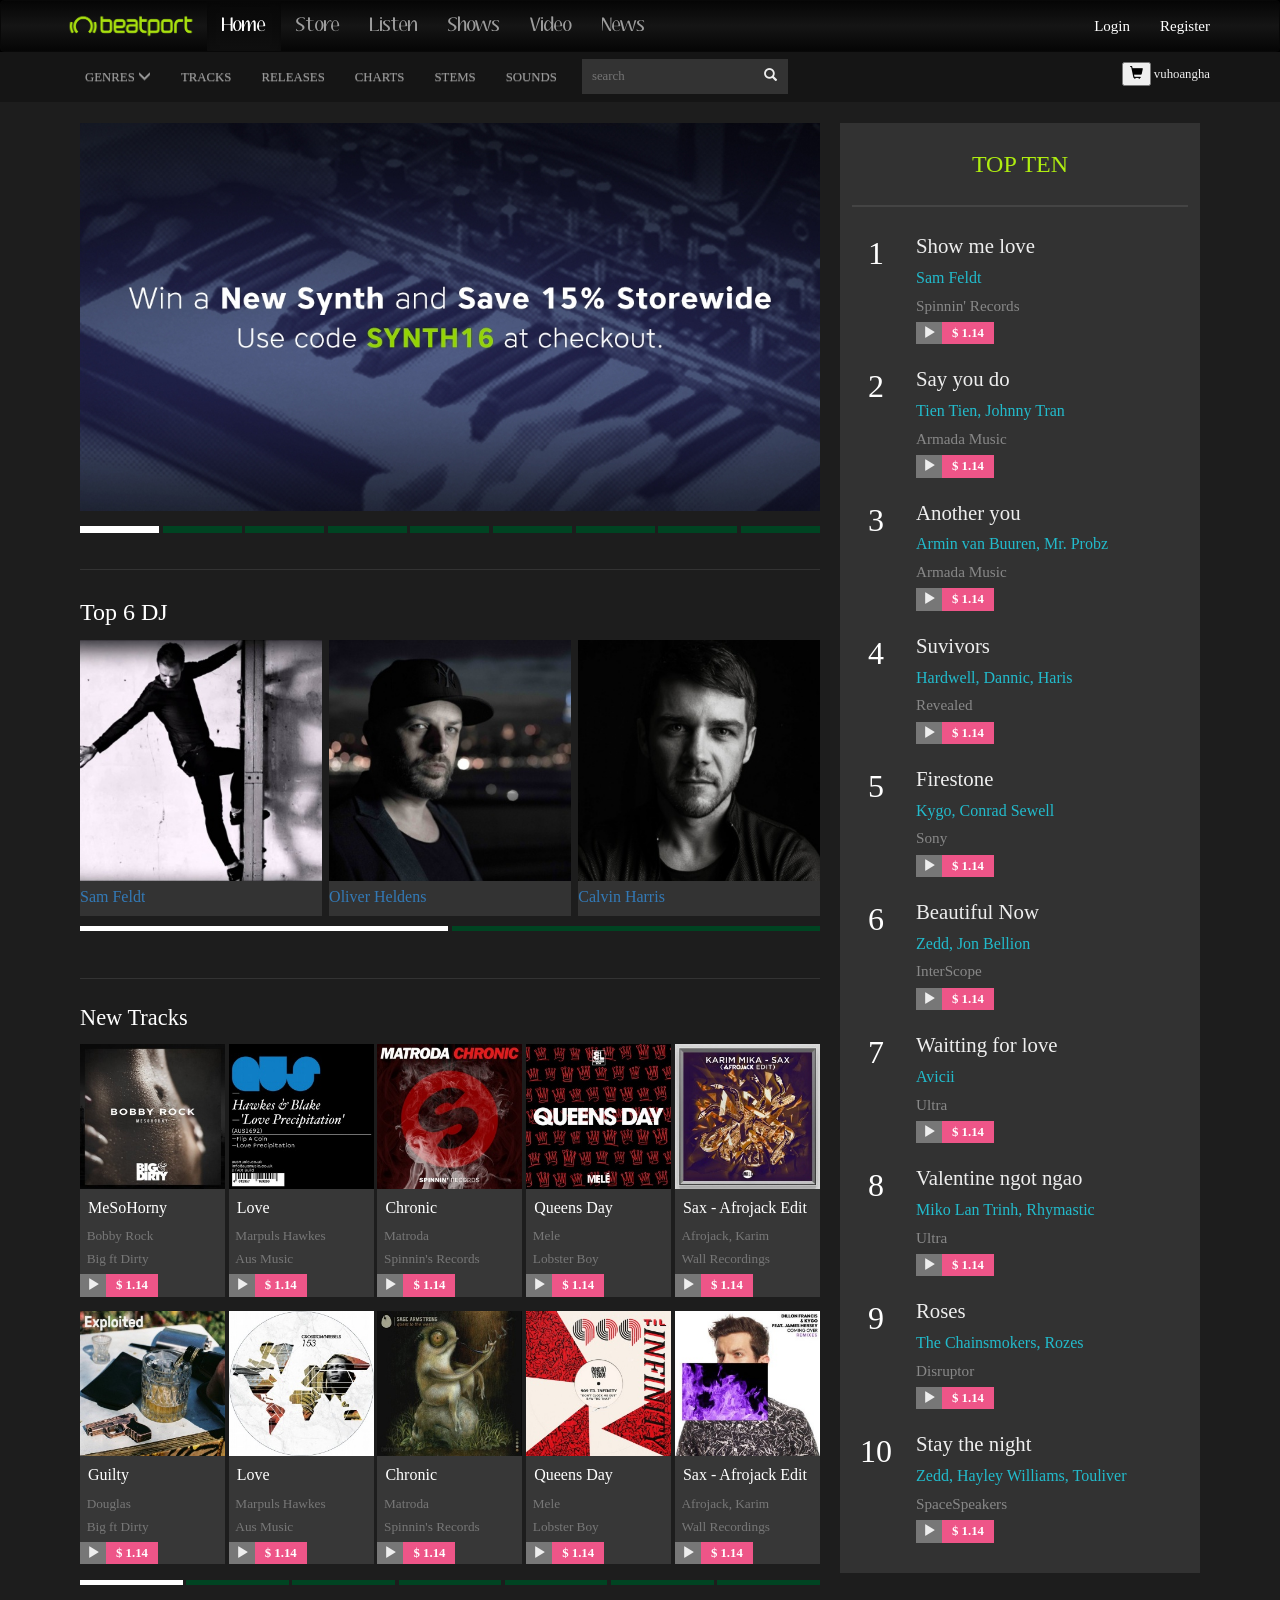
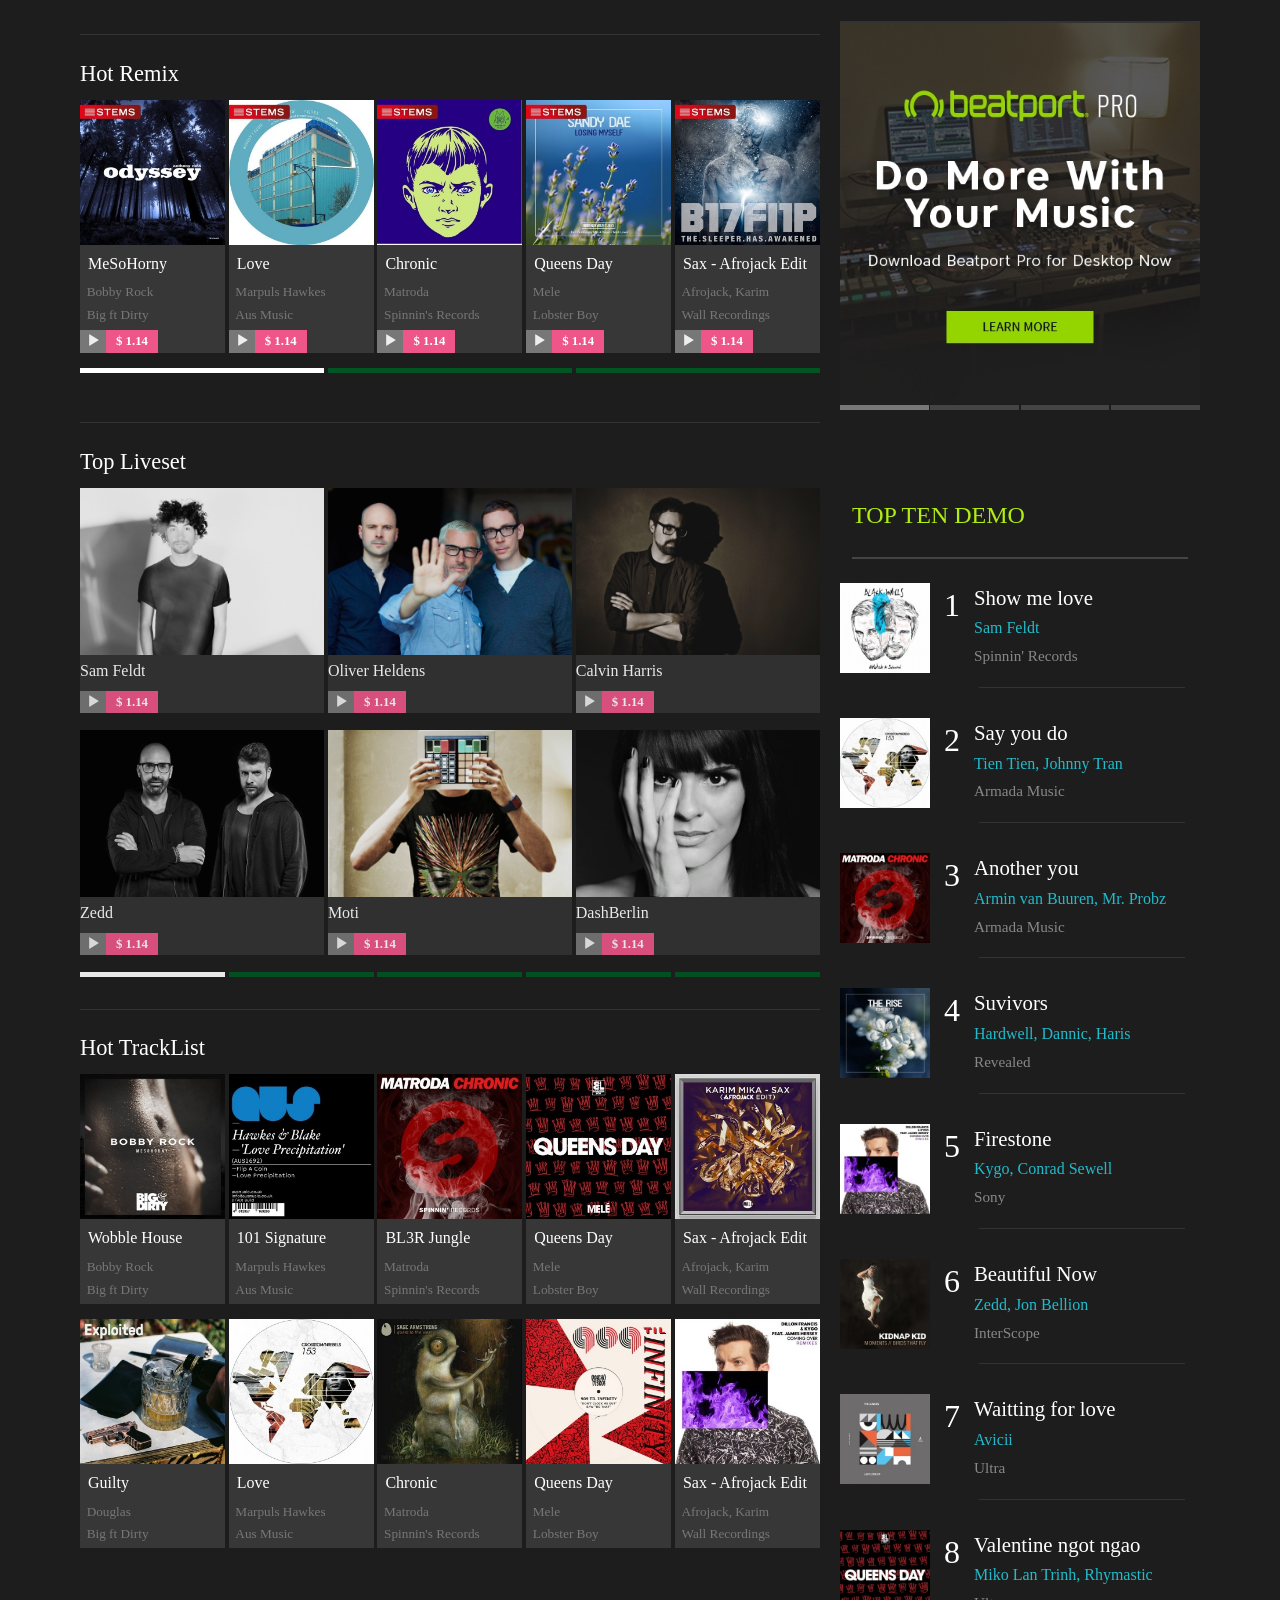
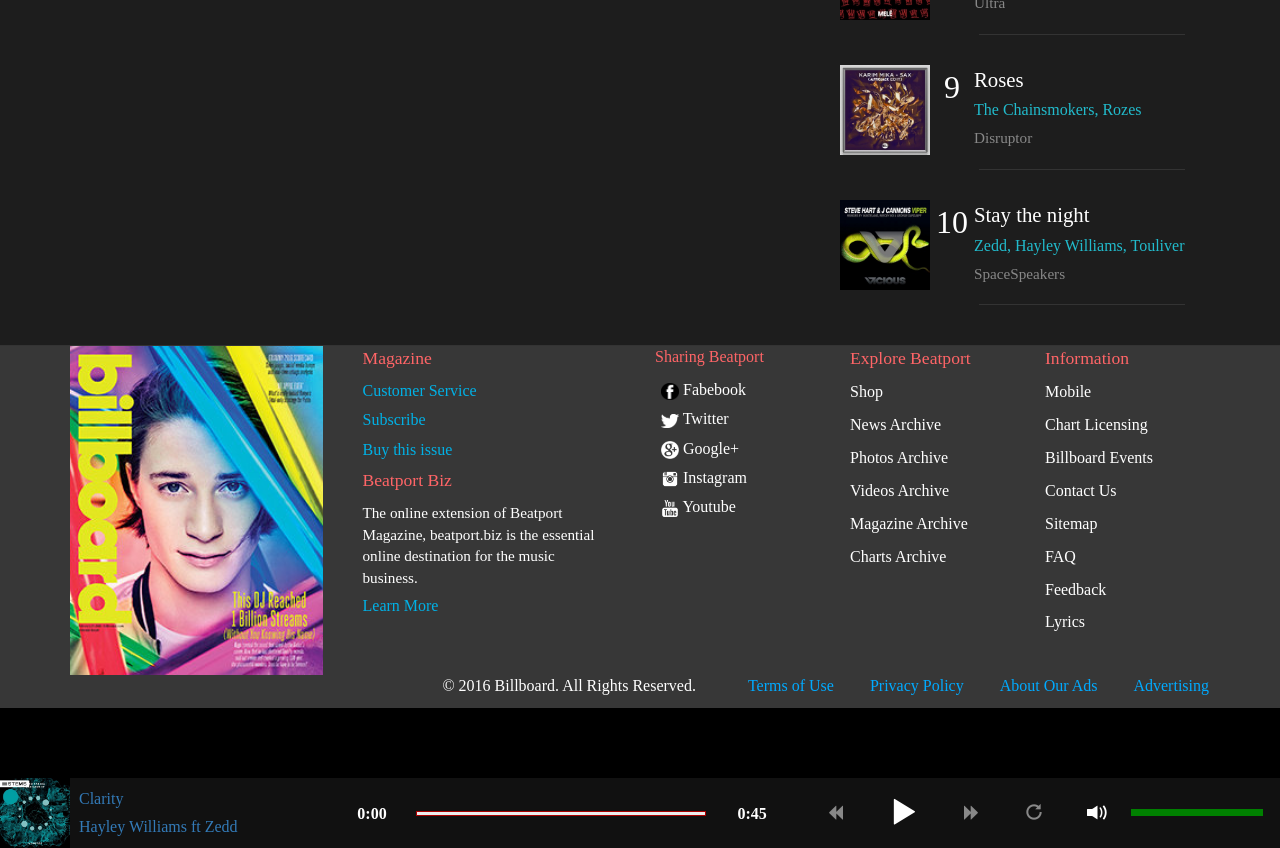
==== commit 28b67516: "dont full music tag" ====
--- a/index.html
+++ b/index.html
@@ -1908,10 +1908,12 @@
                   <a href="#" class="playmusic-artist">Hayley Williams ft Zedd</a>
               </div>
         </div>
-        <div class="playmusic-control">
-            <label id="playmusic-start">0:00</label>
-            <progress id="playmusic-process" value="22" max="100"></progress>
-            <label id="playmusic-end">3:54</label>
+        <div class="playmusic-time">
+            <label id="playmusic-start"></label>
+            <progress id="playmusic-process" value="0" max="100"></progress>
+            <label id="playmusic-end"></label>
+        </div>
+        <div class="playmusic-button">
             <button id="playmusic-prev">
                 <i class="glyphicon glyphicon-backward"></i>
             </button>
@@ -1924,7 +1926,15 @@
             </button>
             <button id="loopButton">
                 <i class="glyphicon glyphicon-repeat"></i>
-            </button>  
+            </button>
+            <div id="volume">
+                <button id="volumeButton">
+                    <i class="glyphicon glyphicon-volume-down"></i>
+                    <i class="glyphicon glyphicon-volume-up"></i>
+                    <i class="glyphicon glyphicon-volume-off"></i>
+                </button>
+                <progress id="volumeProBar" value="100" max="100"></progress>
+            </div>  
         </div>
     </div>
 
--- a/css/style.css
+++ b/css/style.css
@@ -949,7 +949,6 @@
 /* footer */
 
 #footerPage {
-    padding: 1em 7em;
     border-top: 1px solid #333;
     background: #373737;
     margin-bottom: 70px;
@@ -1108,11 +1107,13 @@
 .tag-playmusic{
     height: 70px;
     width: 100%;
+/*
     position: fixed;
     bottom: 0;
     left: 0;
+*/
     z-index: 999999998;
-    background: #000;
+    background: #111;
 }
 
 .playmusic-info{
@@ -1145,42 +1146,69 @@
     display: none;
 }
 
-.playmusic-control{
+.playmusic-time{
     display: inline-block;
     vertical-align: top;
     height: 100%;
-    width: 74%;
+    width: 36%;
     float: left;
     margin: 0;
+    margin-right: 1%;
 }
 
 #playmusic-start{
     display: inline-block;
     vertical-align: top;
     margin-top: 25px;
-    margin-right: 10px;
-    color: #fff;
+    color: #fff;
+    width: 17%;
+    float: left;
+    margin-right: 1%;
+    text-align: center;
 }
 
 #playmusic-process{
     height: 5px;
     border:1px solid #a00;
     display: inline-block;
-    width: 50%;
+    width: 63%;
     vertical-align: top;
     margin-top: 33px;
+    float: left;
+    margin-right: 1%;
 }
 
 #playmusic-end{
     display: inline-block;
     vertical-align: top;
     margin-top: 25px;
-    margin-right: 10px;
-    margin-left: 10px;
-    color: #fff;
-}
-
-#playButton, #pauseButton, #loopButton,#playmusic-prev,#playmusic-next{
+    color: #fff;
+    width: 18%;
+    float: left;
+    text-align: center;
+}
+
+#playmusic-process{
+    cursor: pointer;
+}
+
+#playmusic-process::-webkit-progress-bar{
+    background: #eee;
+}
+
+#playmusic-process::-webkit-progress-value{
+    background: #b00;
+}
+
+.playmusic-button{
+    width: 37%;
+    margin: 0;
+    display: inline-block;
+    float: left;
+    height: 100%;
+}
+
+#playButton, #pauseButton, #loopButton,#playmusic-prev,#playmusic-next,#volume{
     border: 0;
     font-size: 100%;
     padding: 2px 5px;
@@ -1189,35 +1217,86 @@
     margin-top: 23px;
     vertical-align: top;
     outline: none;
-}
-
-#playButton, #pauseButton{
+    display: inline-block;
+    text-align: center;
+}
+
+#playmusic-prev,#playmusic-next{
+    float: left;
+    width: 12%;
+    margin-left: 0;
+    margin-right: 1%;
+}
+
+#playButton{
     font-size: 180%;
     color: #fff;
     margin-top: 14px;
-}
-
-#playButton, #pauseButton,#playmusic-prev,#playmusic-next{
-    margin-left: 20px;
+    width: 15%;
+    margin-right: 1%;
+    float: left;
 }
 
 #loopButton{
-    margin-left: 25px;
-}
-
-#playmusic-process::-webkit-progress-bar{
-    background: #eee;
-}
-
-#playmusic-process::-webkit-progress-value{
-    background: #b00;
-}
-
-
-
-
-
-
-
-
-
+    float: left;
+    width: 12%;
+    margin-right: 1%;
+    display: inline-block;
+}
+
+#volume{
+    margin-top: 0;
+    color: #fff;
+    font-size: 130%;
+    height: 100%;
+    display: inline-block;
+    padding: 0;
+    width: 45%;
+    float: left;
+    text-align: center;
+}
+
+#volumeButton{
+    display: inline-block;
+    vertical-align: top;
+    margin-top: 21px;
+    background: transparent;
+    width: 29%;
+    border : 0;
+    float: left;
+    margin-right: 1%;
+    outline: none;
+}
+
+#volumeButton .glyphicon-volume-down, #volumeButton .glyphicon-volume-off{
+    display: none;
+}
+
+#volumeProBar{
+    height: 7px;
+    display: inline-block;
+    vertical-align: top;
+    margin-top: 31px;
+    border: 0px;
+    width: 62%;
+    margin-right: 8%;
+    cursor: pointer;
+}
+
+#volumeProBar::-webkit-progress-bar{
+    background: #fff;
+}
+
+/* screen 320 */
+@media screen and (max-width:400px){
+    
+}
+
+
+
+
+
+
+
+
+
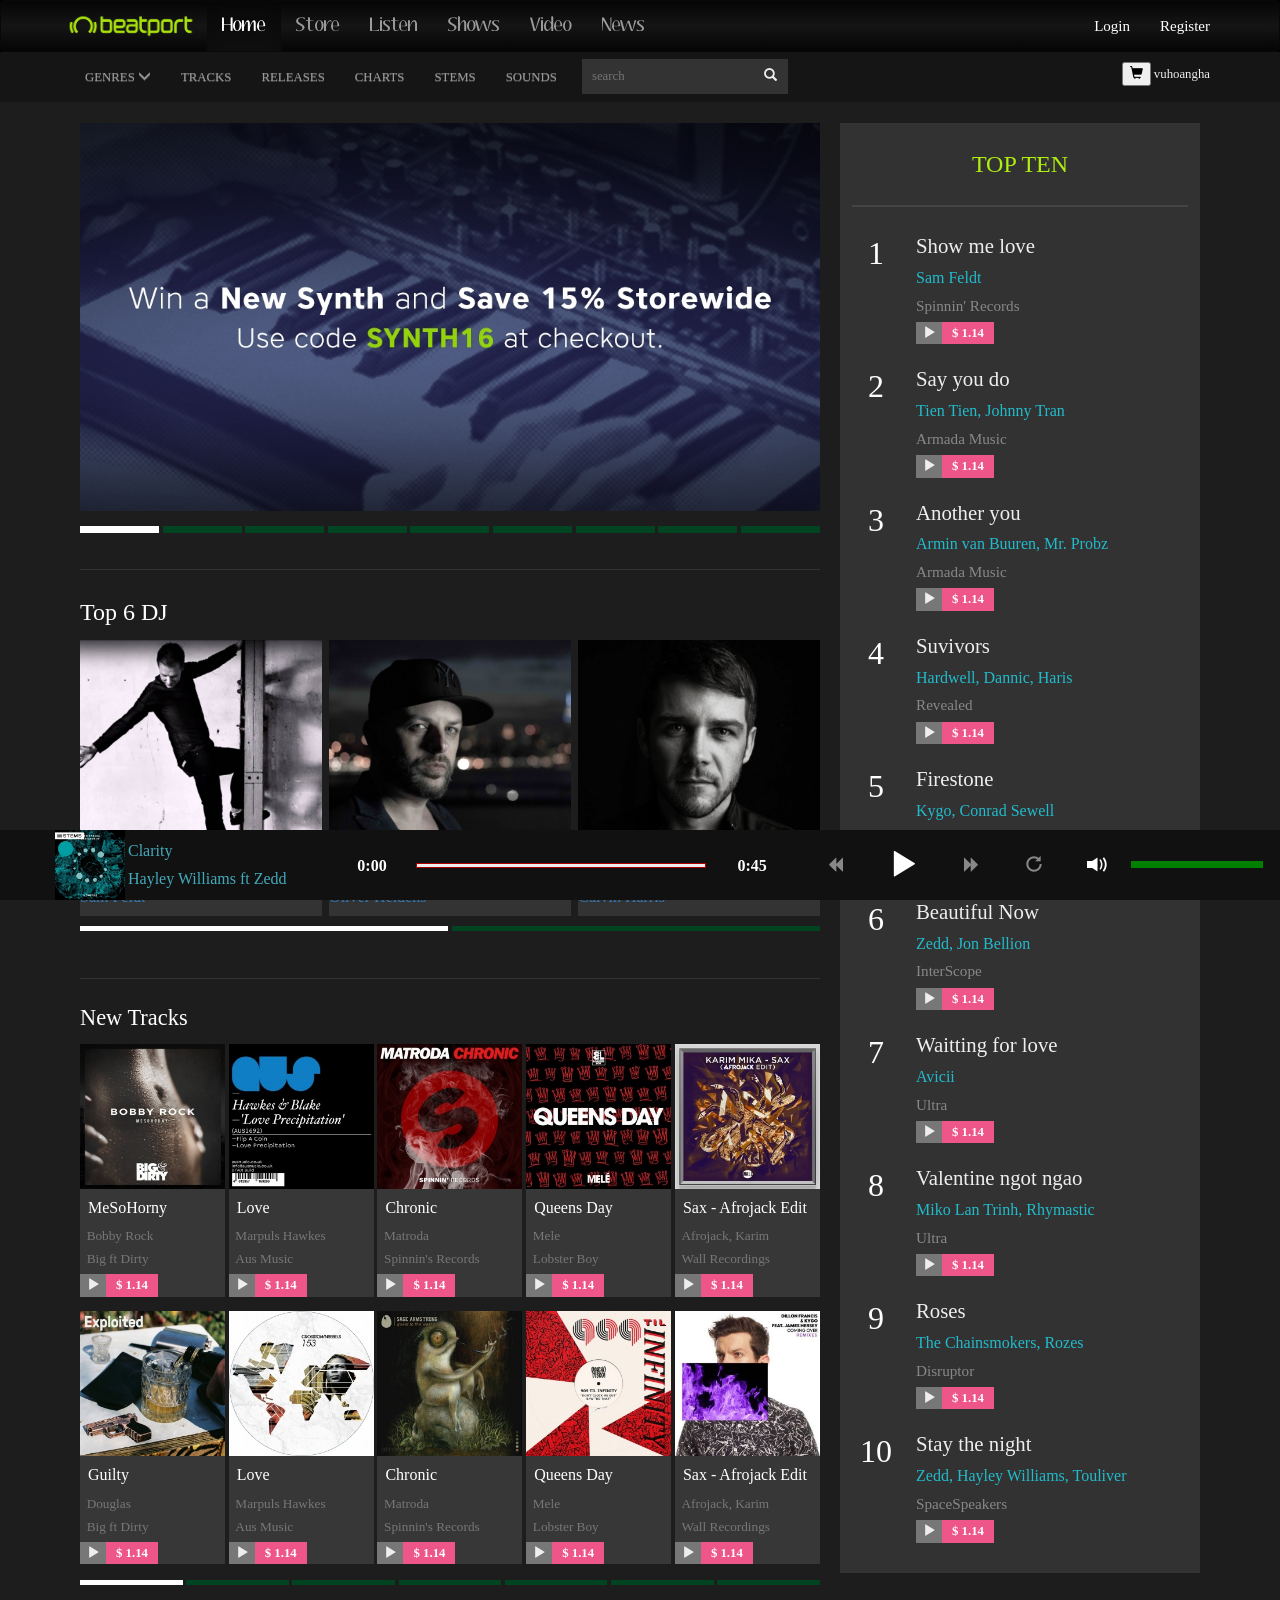
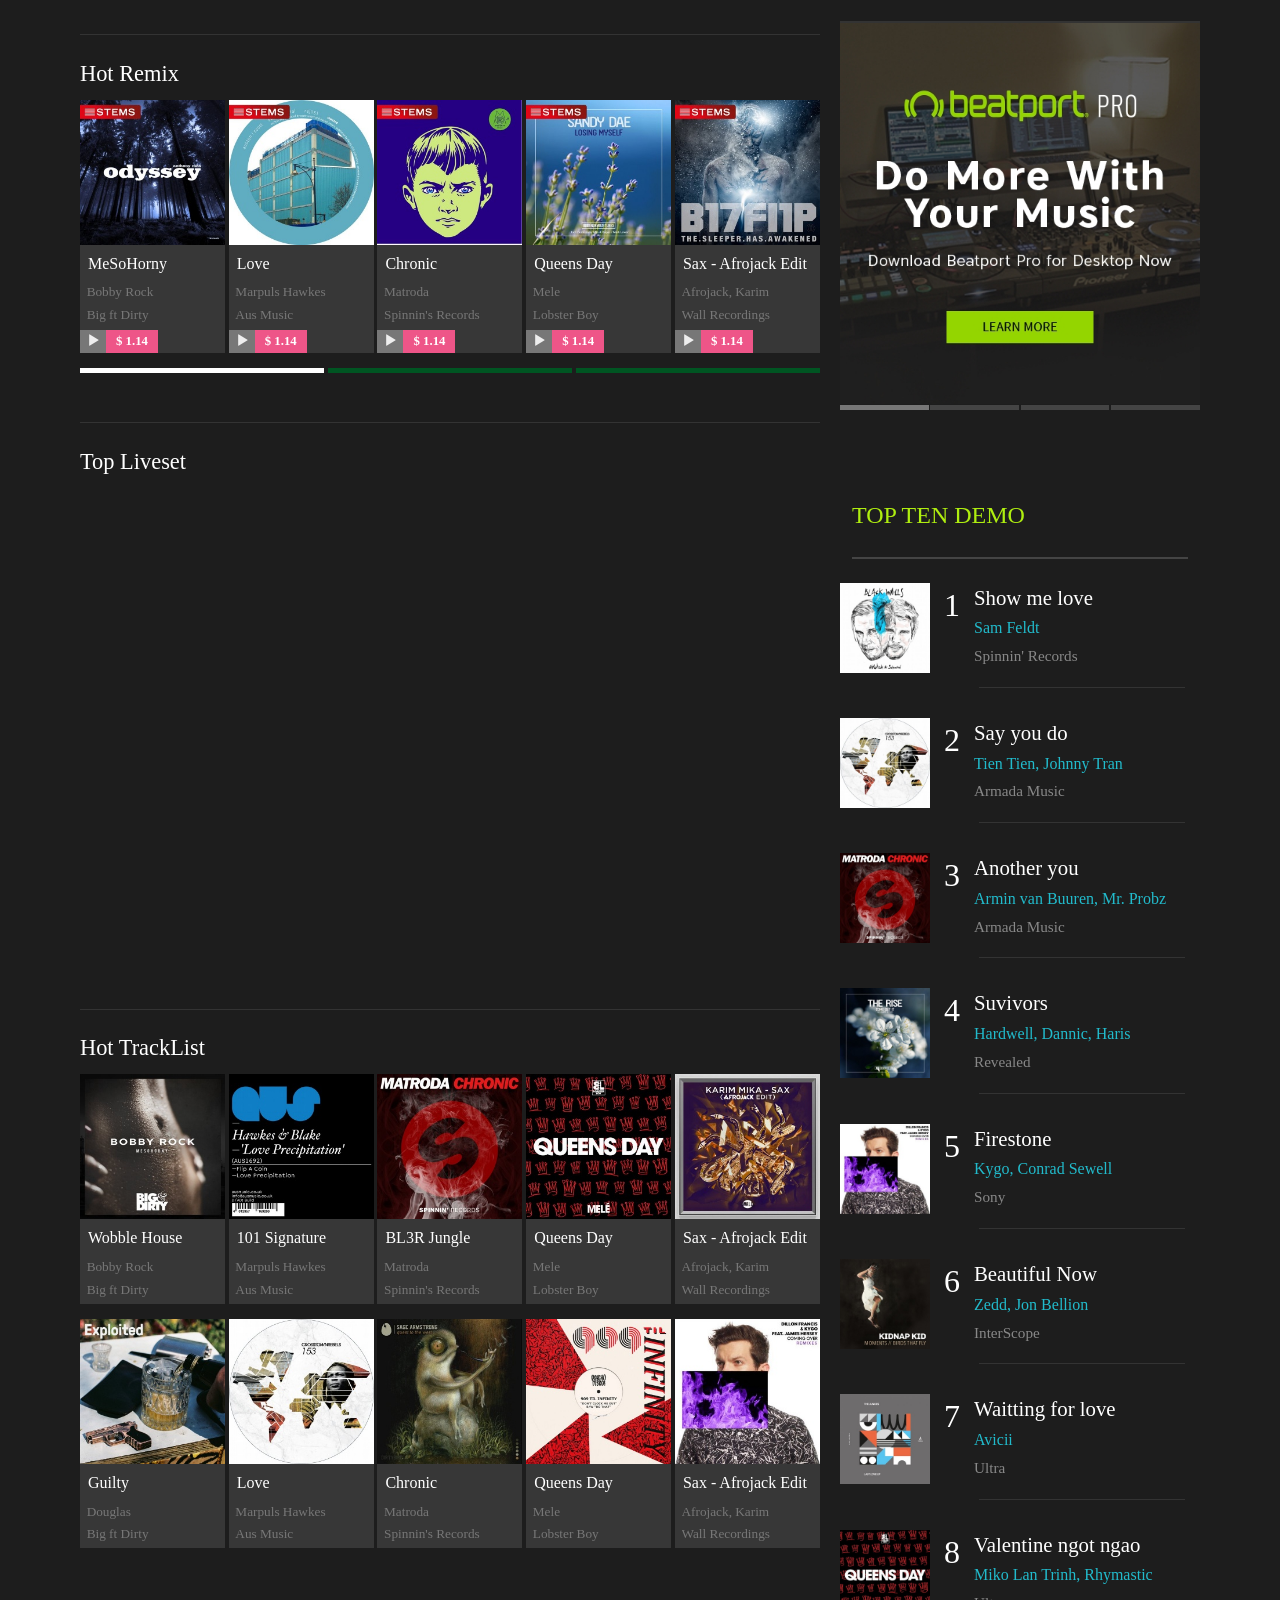
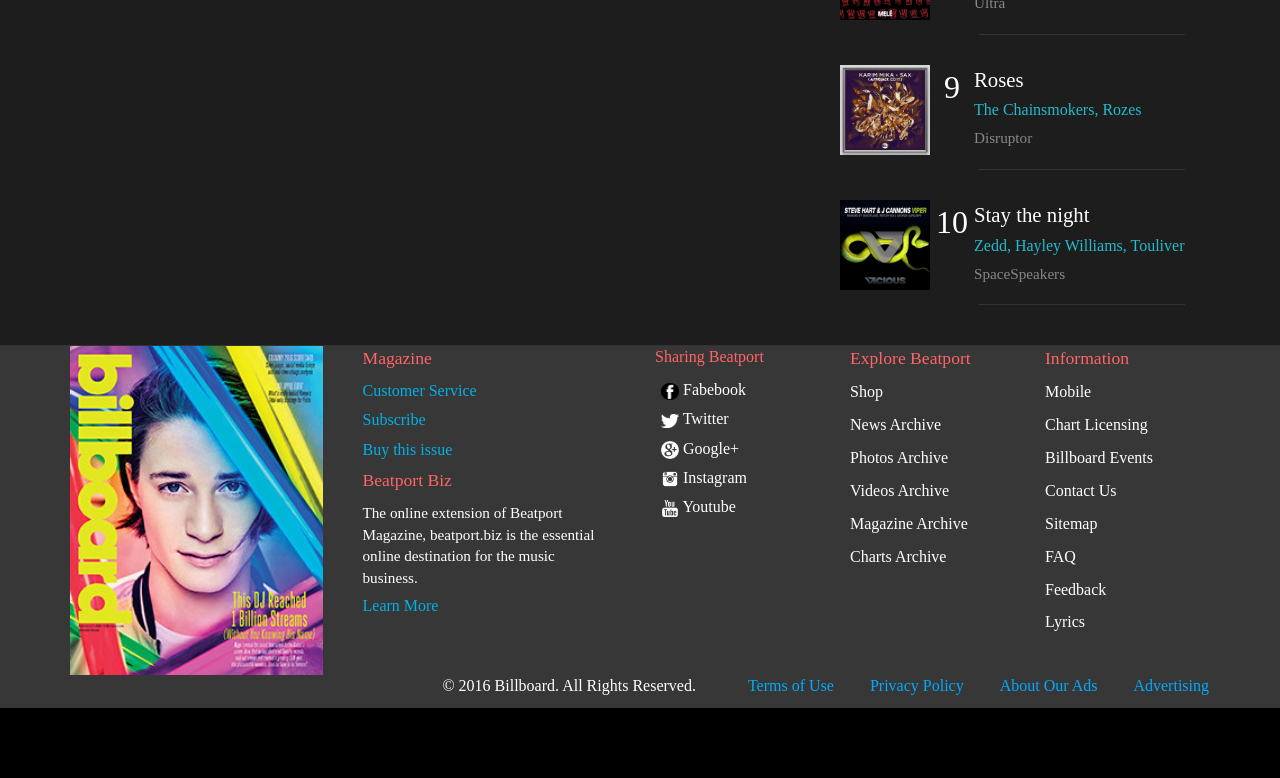
==== commit 47c36728: "full sunday home" ====
--- a/index.html
+++ b/index.html
@@ -48,30 +48,74 @@
             </div>
         </nav>
     </header>
+    
     <div id="login-form">
         <div class="container">
             <div class="row">
                 <div class="col-sm-4 col-sm-offset-4">
-                    <h1>Login</h1>
-                    <form>
-                        <label for="email-form">Email</label>
+                    <div class="login-title">
+                        <h1>Login</h1>
+                    </div>
+                       <form>
                         <input type="email" placeholder="Email" class="form-element" id="email-form">
-                        <label for="password-form">Password</label>
                         <input type="password" placeholder="Password" class="form-element" id="password-form">
-                        <input type="checkbox" id="remember-me" value="Forget password">
-                        <label for="remember-me">Remember me</label>
-                        <br>
+                        <div class="remember-user">
+                            <input type="checkbox" id="remember-me" value="Forget password">
+                            <label for="remember-me">Remember me</label>
+                        </div>
+                        
                         <div class="login-form-button-group">
                             <input type="button" id="button-me-login" class="button-me" value="Login">
                             <input type="button" id="button-me-cancel" class="button-me" value="Cancel">
                         </div>
 
-                        <p><a href="#">Fogotten Password</a></p>
+                        <p id="fogotten-password"><a href="#">Fogotten Password</a></p>
                     </form>
                 </div>
             </div>
         </div>
     </div>
+    
+    <div class="register-form">
+        <div class="container">
+            <div class="row">
+                <div class="col-sm-4 col-sm-offset-4">
+                    <h1>Register</h1>
+                    <div id="register-form-name">
+                        <input type="text" id="register-firstname" placeholder="First Name*">
+                        <input type="text" id="register-lastname" placeholder="Last Name*">
+                    </div>
+                    <div id="register-form-email">
+                        <input type="email" id="register-email" placeholder="Email*">
+                        <i class="glyphicon glyphicon-ok"></i>
+                        <i class="glyphicon glyphicon-warning-sign"></i>
+                    </div>
+                    <div id="register-form-password">
+                        <input type="password" id="register-password" placeholder="Password*">
+                        <i class="glyphicon glyphicon-ok"></i>
+                        <i class="glyphicon glyphicon-warning-sign"></i>
+                    </div>
+                    <div id="register-form-confirm-password">
+                        <input type="password" id="register-confirm-password" placeholder="Confirm Password*">
+                        <i class="glyphicon glyphicon-ok"></i>
+                        <i class="glyphicon glyphicon-warning-sign"></i>
+                    </div>
+                    <div id="register-form-terms">
+                        <input type="checkbox" id="register">
+                        <span>You agree on our </span>
+                        <a href="#">terms and condition</a>
+                    </div>
+                    <div id="register-form-button">
+                        <button id="register-form-button-register">Register</button>
+                        <button id="register-form-button-cancel">Cancel</button>
+                    </div>
+                </div>
+            </div>
+        </div>
+    </div>
+    
+    <div class="extra"></div>
+    
     <div id="menu">
         <div class="container">
             <div class="row">
@@ -100,6 +144,7 @@
             </div>
         </div>
     </div>
+
     <div id="genres-wrap">
         <div class="container">
             <div class="col-sm-12">
@@ -1902,8 +1947,10 @@
         </audio>
         
         <div class="playmusic-info">
-              <img src="./img/hot-remix/bastards.jpg" alt="">
-              <div>
+              <div class="imgPlayMusic">
+                  <img src="./img/hot-remix/bastards.jpg" alt="">
+              </div>
+              <div class="textPlayMusic">
                   <a href="#" class="playmusic-name">Clarity</a>
                   <a href="#" class="playmusic-artist">Hayley Williams ft Zedd</a>
               </div>
--- a/css/style.css
+++ b/css/style.css
@@ -75,49 +75,101 @@
 }
 
 #login-form {
-    margin: 0;
+    position: fixed;
+    top: 0;
+    left: 0;
     z-index: 999999999;
     width: 100%;
     height: 100%;
-    background: #111;
-    opacity: 0.95;
     color: #eee;
     display: none;
+}
+
+#login-form .col-sm-4 {
+    background: #fff;
     position: absolute;
-}
-
-#login-form .col-sm-4 {
-    background: #000;
-}
-
-.form-element {
+    top: 50%;
+    left: 0;
+    transform: translateY(-50%);
+    border: 0;
+    padding: 20px 0;
+    border-radius: 10px;
+}
+
+.login-title{
+    width: 100%;
+    display: block;
+    border-left: 5px solid #ed2552;
+}
+
+#login-form h1{
+    text-align: left;
+    border: 0;
+    width: 80%;
+    color: #ed2552;
+    margin: 0 auto;
+}
+
+.form-element{
     display: block;
     height: 35px;
-    width: 100%;
+    width: 80%;
     border: none;
     padding: 6px 12px;
-    border-radius: 4px;
     color: #000;
+    border-bottom: 2px solid #ddd;
+    outline: none;
+}
+
+.form-element::-webkit-input-placeholder{
+    color: #ccc;
+}
+
+.form-element:focus{
+    border-bottom: 2px solid #ed2552;
 }
 
 #email-form {
-    margin: 5px 0;
+    margin: 50px auto 0 auto;
 }
 
 #password-form {
-    margin: 5px 0;
+    margin: 50px auto 0 auto;
+}
+
+.remember-user{
+    display: block;
+    width: 80%;
+    margin: 30px auto 0 auto;
+}
+
+.remember-user label{
+    color: #aaa;
+    font-size: 90%;
+}
+
+.login-form-button-group {
+    margin: 30px auto 0 auto;
+    text-align: center;
+    height: 35px;
 }
 
 .button-me {
-    color: #111;
+    color: #666;
     height: 35px;
     width: 80px;
     border: none;
     border-radius: 4px;
-}
-
-.login-form-button-group {
-    text-align: right;
+    width: 20%;
+    margin: 0 1%;
+    height: 100%;
+}
+
+.button-me:hover{
+    transition: all 0.2s;
+    width: 25%;
+    height: 150%;
+    margin: 0;
 }
 
 #button-me-login {
@@ -128,6 +180,18 @@
     display: inline-block;
 }
 
+#fogotten-password{
+    margin: 30px auto 0 auto;
+    text-align: center;
+}
+
+#fogotten-password a{
+    text-decoration: none;
+}
+
+#fogotten-password a:hover{
+    color: #0cc;
+}
 
 /*_____menu_____*/
 
@@ -1107,11 +1171,9 @@
 .tag-playmusic{
     height: 70px;
     width: 100%;
-/*
     position: fixed;
     bottom: 0;
     left: 0;
-*/
     z-index: 999999998;
     background: #111;
 }
@@ -1125,21 +1187,40 @@
     margin-right: 1%;
 }
 
+.imgPlayMusic{
+    display: inline-block;
+    width: 39%;
+    float: left;
+    overflow: hidden;
+    height: 100%;
+    margin-right: 1%;
+    text-align: right;
+}
+
 .playmusic-info img{
     height: 100%;
     display: inline-block;
 }
 
-.playmusic-info div{
+.playmusic-info .textPlayMusic{
     display: inline-block;
     vertical-align: top;
     margin-top: 10px;
-    margin-left: 5px;
-}
-
-.playmusic-info div a{
+    width: 60%;
+    float: left;
+}
+
+.playmusic-info .textPlayMusic a{
     display: block;
     margin-bottom: 5px;
+    overflow: hidden;
+    white-space: nowrap;
+    text-decoration: none;
+    color: #44aabb;
+}
+
+.playmusic-info .textPlayMusic a:hover{
+    color: #aacccc;
 }
 
 #playButton .glyphicon-pause{
@@ -1287,16 +1368,214 @@
     background: #fff;
 }
 
-/* screen 320 */
-@media screen and (max-width:400px){
-    
-}
-
-
-
-
-
-
-
-
-
+/* End Audio */
+
+/* Register Form */
+
+.register-form{
+    color: #eee;
+    background: #transparent;
+    height: 100%;
+    position: fixed;
+    z-index: 999999999;
+    width: 100%;
+    top: 0;
+    left: 0;
+    display: none;
+}
+
+.extra{
+    width: 100%;
+    height: 100%;
+    position: fixed;
+    z-index: 999999998;
+    background: #000;
+    opacity: 0.5;
+    display: none;
+}
+
+.register-form .col-sm-4{
+    border-radius: 10px;
+    background: #22323A;
+    padding-top: 20px;
+    padding-bottom: 20px;
+    position: absolute;
+    top: 50%;
+    left: 0%;
+    transform: translateY(-50%);
+}
+
+.register-form h1{
+    text-align: center;
+}
+
+.register-form input{
+    padding: 8px 10px;
+    background: transparent;
+    border: 1px solid #448888;
+}
+
+.register-form input::-webkit-input-placeholder{
+    color: #666 !important;
+}
+
+#register-form-name{
+    width: 100%;
+    display: block;
+    margin-top: 30px;
+    border: 0;
+}
+
+#register-firstname{
+    display: inline-block;
+    width: 45%;
+    float: left;
+}
+
+#register-lastname{
+    display: inline-block;
+    width: 45%;
+    float: right;
+}
+
+#register-form-email{
+    margin-top: 30px;
+    display: inline-block;
+    width: 100%;
+}
+
+#register-email{
+    display: inline-block;
+    width: 89%;
+    float: left;
+    margin-right: 1%;
+}
+
+#register-form-email .glyphicon-ok{
+    display: none;
+    color: #00dd00;
+}
+
+#register-form-email .glyphicon-warning-sign{
+    color: #dd0000;
+}
+
+#register-form-email i{
+    display: block;
+    float: left;
+    width: 10%;
+    text-align:center;
+    vertical-align: top;
+    margin-top: 10px;
+    font-size: 120%;
+}
+
+#register-form-password{
+    margin-top: 30px;
+    display: inline-block;
+    width: 100%;
+}
+
+#register-password{
+    display: inline-block;
+    width: 89%;
+    float: left;
+    margin-right: 1%;
+}
+
+#register-form-password .glyphicon-ok{
+    color: #00dd00;
+}
+
+#register-form-password .glyphicon-warning-sign{
+    display: none;
+    color: #dd0000;
+}
+
+#register-form-password i{
+    display: block;
+    float: left;
+    width: 10%;
+    text-align:center;
+    vertical-align: top;
+    margin-top: 10px;
+    font-size: 120%;
+}
+
+#register-form-confirm-password{
+    margin-top: 30px;
+    display: inline-block;
+    width: 100%;
+}
+
+#register-confirm-password{
+    display: inline-block;
+    width: 89%;
+    float: left;
+    margin-right: 1%;
+}
+
+#register-form-confirm-password .glyphicon-ok{
+    color: #00dd00;
+}
+
+#register-form-confirm-password .glyphicon-warning-sign{
+    display: none;
+    color: #dd0000;
+}
+
+#register-form-confirm-password i{
+    display: inline-block;
+    float: left;
+    width: 10%;
+    text-align:center;
+    vertical-align: top;
+    margin-top: 10px;
+    font-size: 120%;
+}
+
+#register-form-terms{
+    margin-top: 30px;
+}
+
+#register-form-button{
+    margin-top: 30px;
+    text-align: center;
+    height: 40px;
+    color: #000;
+}
+
+#register-form-button button{
+    width: 30%;
+    height: 100%;
+    display: inline-block;
+    color: #fff;
+    background: #006868;
+    border: 0;
+}
+
+#register-form-button button:hover{
+    width: 36%;
+    transition: all .2s;
+    margin: 0;
+    height: 120%;
+}
+
+#register-form-button-register{
+    margin-right: 3%;
+}
+
+#register-form-button-cancel{
+    margin-left: 3%;
+}
+/* end Register form */
+
+
+
+
+
+
+
+
+
+
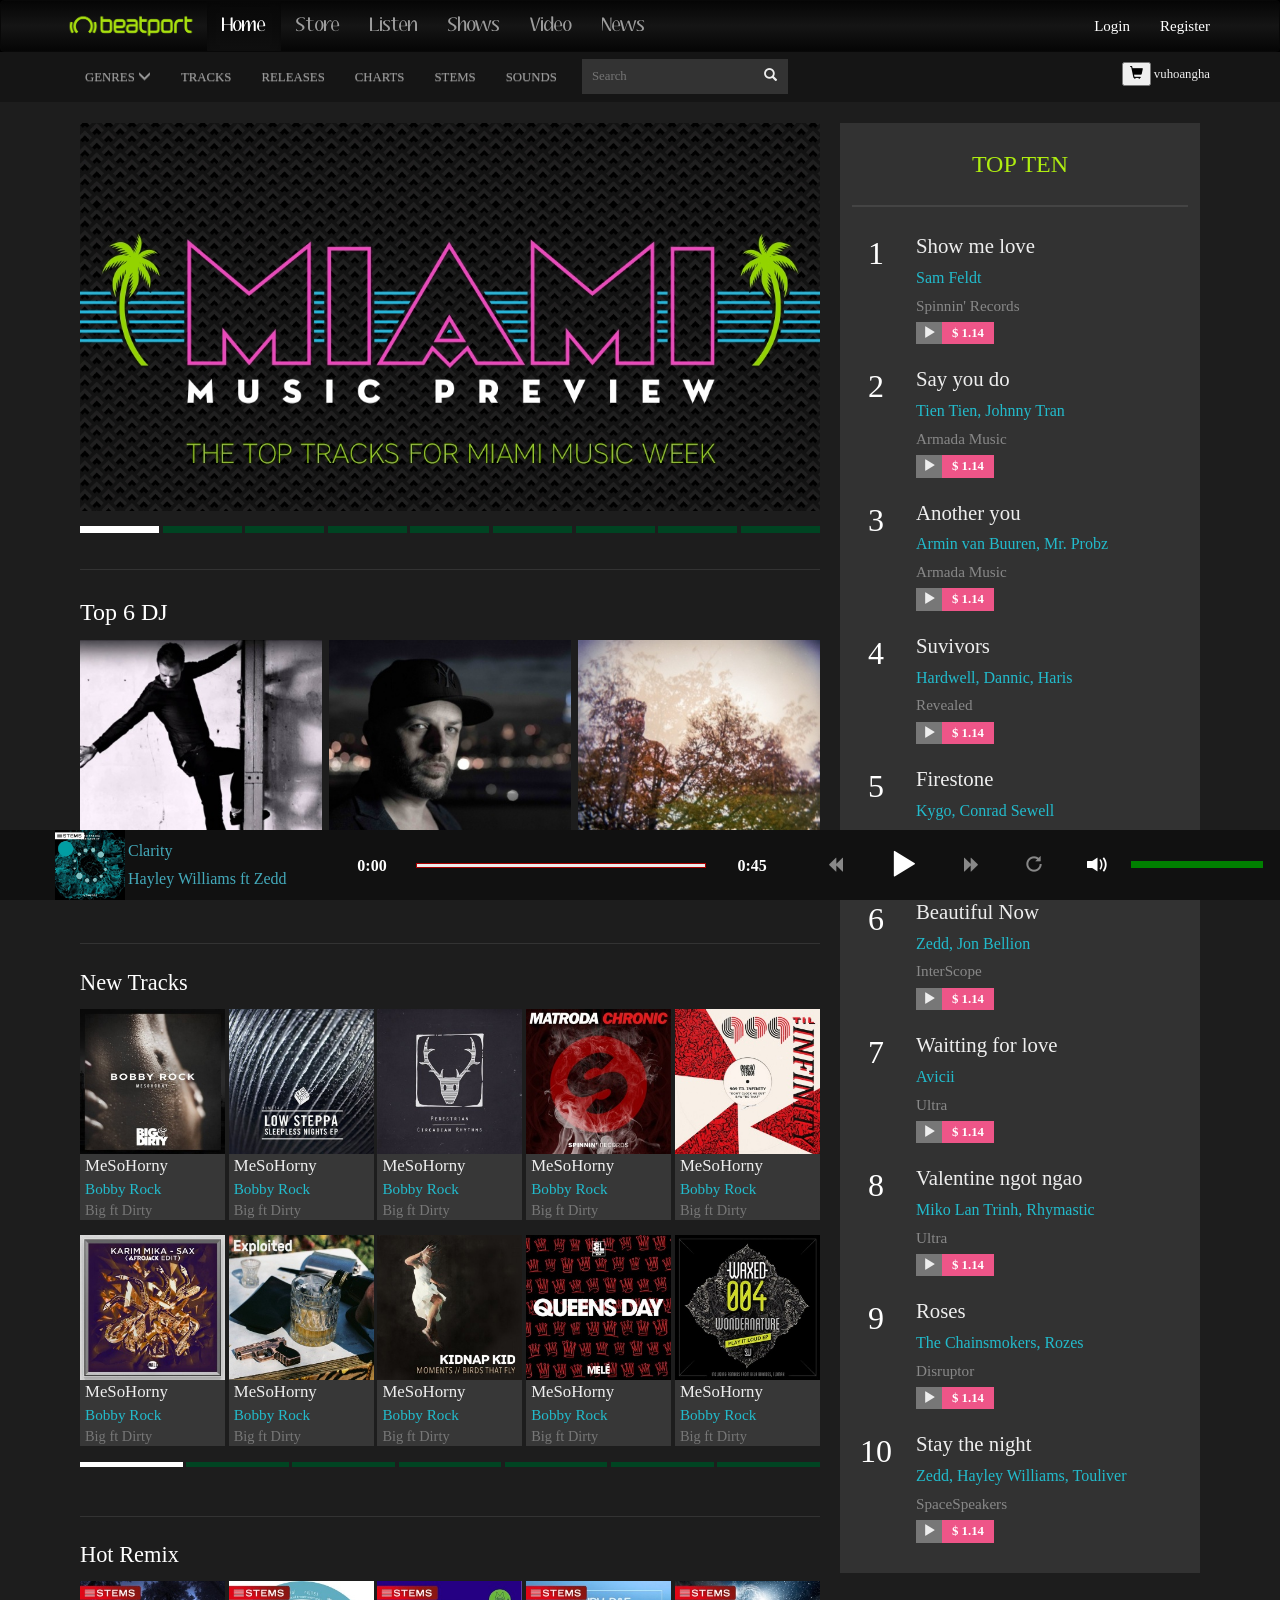
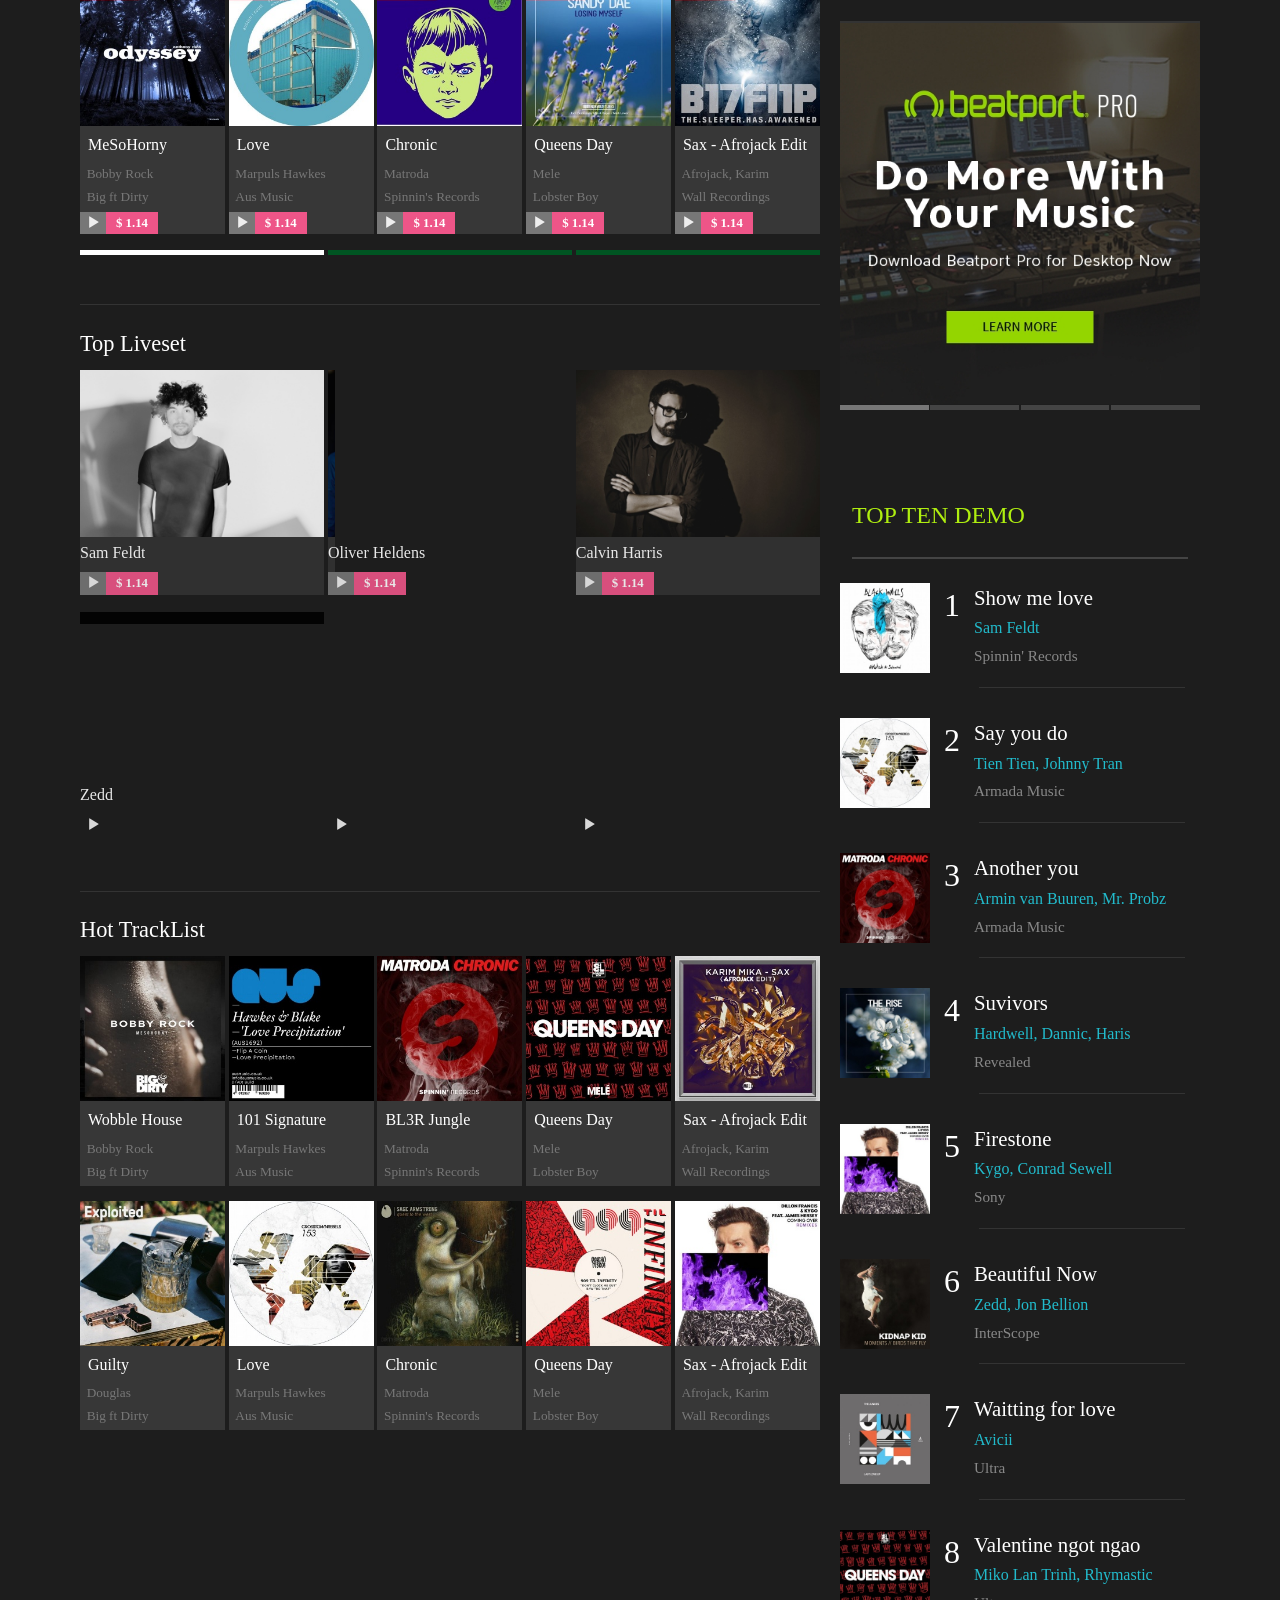
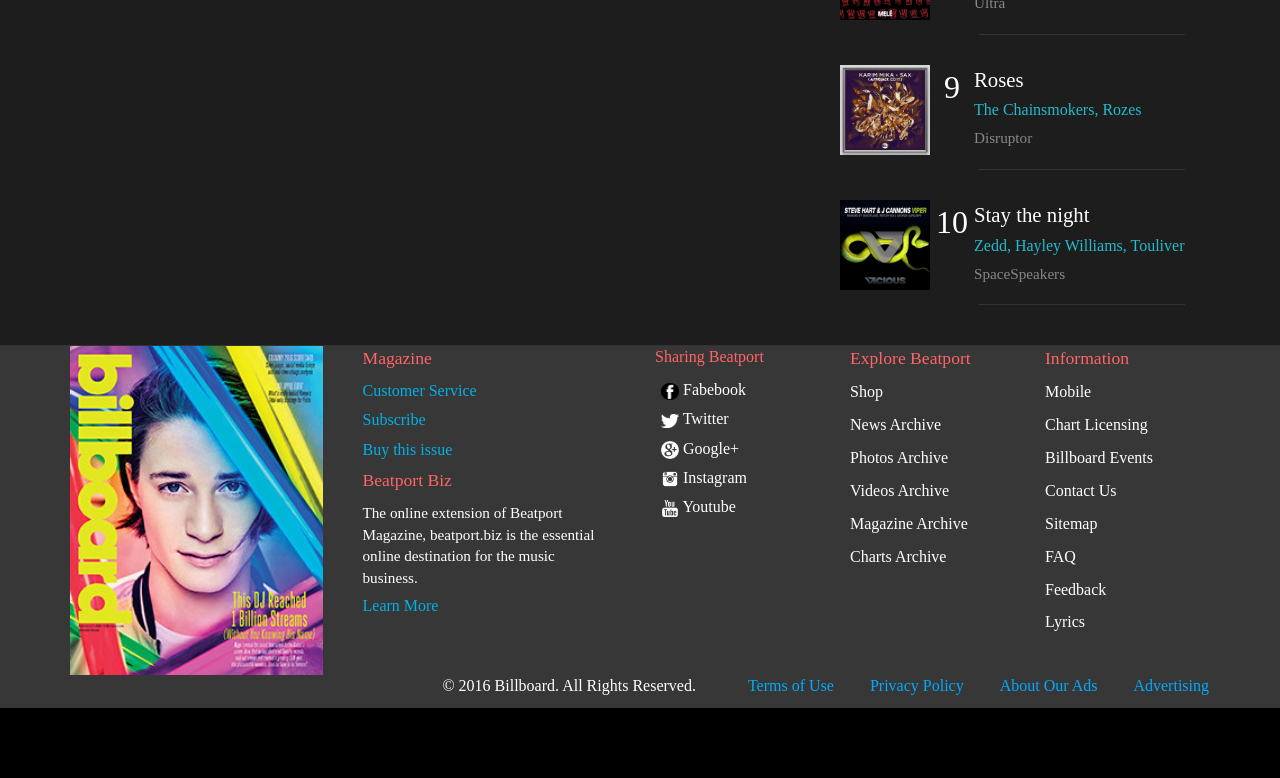
==== commit 58da3e79: "full code" ====
--- a/index.html
+++ b/index.html
@@ -130,7 +130,7 @@
                             <li><a href="#">SOUNDS</a></li>
                             <li>
                                 <form class="form-search">
-                                    <input type="text" placeholder="search">
+                                    <input type="text" placeholder="Search">
                                     <button type="button"><i class="glyphicon glyphicon-search"></i></button>
                                 </form>
                             </li>
@@ -218,33 +218,56 @@
                                 <div stt="0" class="top-6-dj-content-1 top-6-dj-content-div">
                                     <ul>
                                         <li>
-
-                                            <img src="./img/top-6-dj/arminvanbuuren.jpg" alt="">
-                                            <a href="#">Sam Feldt</a>
-                                        </li>
-                                        <li>
-                                            <img src="./img/top-6-dj/lucasbacchesti.jpg" alt="">
-                                            <a href="#">Oliver Heldens</a>
-                                        </li>
-                                        <li>
-                                            <img src="./img/top-6-dj/matador.jpg" alt="">
-                                            <a href="#">Calvin Harris</a>
+                                            <div class="down-color">
+                                                <img src="./img/top-6-dj/arminvanbuuren.jpg" alt="">
+                                                <a href="#" class="down-color-link">
+                                                </a>
+                                                <span class="down-color-name">Avicii</span>
+                                            </div>
+                                        </li>
+                                        <li>
+                                            <div class="down-color">
+                                                <img src="./img/top-6-dj/lucasbacchesti.jpg" alt="">
+                                                <a href="#" class="down-color-link">
+                                                </a>
+                                                <span class="down-color-name">Zedd</span>
+                                            </div>
+                                        </li>
+                                        <li>
+                                            <div class="down-color">
+                                                <img src="./img/top-6-dj/pedestrlan.jpg" alt="">
+                                                <a href="#" class="down-color-link">
+                                                </a>
+                                                <span class="down-color-name">Tobu</span>
+                                            </div>
                                         </li>
                                     </ul>
                                 </div>
                                 <div stt="1" class="top-6-dj-content-2 top-6-dj-content-div">
                                     <ul>
                                         <li>
-                                            <img src="./img/top-6-dj/pedestrlan.jpg" alt="">
-                                            <a href="#">R3hab</a>
-                                        </li>
-                                        <li>
-                                            <img src="./img/top-6-dj/umek.jpg" alt="">
-                                            <a href="#">David Guetta</a>
-                                        </li>
-                                        <li>
-                                            <img src="./img/top-6-dj/sandervandoorn.jpg" alt="">
-                                            <a href="#">Tiësto</a>
+                                            <div class="down-color">
+                                                <img src="./img/top-6-dj/arminvanbuuren.jpg" alt="">
+                                                <a href="#" class="down-color-link">
+                                                </a>
+                                                <span class="down-color-name">Avicii</span>
+                                            </div>
+                                        </li>
+                                        <li>
+                                            <div class="down-color">
+                                                <img src="./img/top-6-dj/arminvanbuuren.jpg" alt="">
+                                                <a href="#" class="down-color-link">
+                                                </a>
+                                                <span class="down-color-name">Avicii</span>
+                                            </div>
+                                        </li>
+                                        <li>
+                                            <div class="down-color">
+                                                <img src="./img/top-6-dj/arminvanbuuren.jpg" alt="">
+                                                <a href="#" class="down-color-link">
+                                                </a>
+                                                <span class="down-color-name">Avicii</span>
+                                            </div>
                                         </li>
                                     </ul>
                                 </div>
@@ -259,105 +282,155 @@
                             <div stt="0" class="new-track-div new-track-div-active">
                                 <ul class="new-track-div-ul">
                                     <li>
-                                        <img src="./img/new-tracks/mesohorny-bobbyrock.jpg" alt="">
-                                        <a href="#" class="new-track-name link-decorate">MeSoHorny</a>
-                                        <a href="#" class="new-track-artist link-decorate">Bobby Rock</a>
-                                        <a href="#" class="new-track-label link-decorate">Big ft Dirty</a>
-                                        <div class="track-option">
-                                            <button class="track-play"><i class="glyphicon glyphicon-play"></i></button>
-                                            <button class="track-buy">$ 1.14</button>
-                                        </div>
-                                    </li>
-                                    <li>
-                                        <img src="./img/new-tracks/love-marqulshawkes.jpg" alt="">
-                                        <a href="#" class="new-track-name link-decorate">Love</a>
-                                        <a href="#" class="new-track-artist link-decorate">Marpuls Hawkes</a>
-                                        <a href="#" class="new-track-label link-decorate">Aus Music</a>
-                                        <div class="track-option">
-                                            <button class="track-play"><i class="glyphicon glyphicon-play"></i></button>
-                                            <button class="track-buy">$ 1.14</button>
-                                        </div>
-                                    </li>
-                                    <li>
-                                        <img src="./img/new-tracks/chronic-matroda.jpg" alt="">
-                                        <a href="#" class="new-track-name link-decorate">Chronic</a>
-                                        <a href="#" class="new-track-artist link-decorate">Matroda</a>
-                                        <a href="#" class="new-track-label link-decorate">Spinnin's Records</a>
-                                        <div class="track-option">
-                                            <button class="track-play"><i class="glyphicon glyphicon-play"></i></button>
-                                            <button class="track-buy">$ 1.14</button>
-                                        </div>
-                                    </li>
-                                    <li>
-                                        <img src="./img/new-tracks/queensday-mele.jpg" alt="">
-                                        <a href="#" class="new-track-name link-decorate">Queens Day</a>
-                                        <a href="#" class="new-track-artist link-decorate">Mele</a>
-                                        <a href="#" class="new-track-label link-decorate">Lobster Boy</a>
-                                        <div class="track-option">
-                                            <button class="track-play"><i class="glyphicon glyphicon-play"></i></button>
-                                            <button class="track-buy">$ 1.14</button>
-                                        </div>
-                                    </li>
-                                    <li>
-                                        <img src="./img/new-tracks/sax-afojack.jpg" alt="">
-                                        <a href="#" class="new-track-name link-decorate">Sax - Afrojack Edit</a>
-                                        <a href="#" class="new-track-artist link-decorate">Afrojack, Karim</a>
-                                        <a href="#" class="new-track-label link-decorate">Wall Recordings</a>
-                                        <div class="track-option">
-                                            <button class="track-play"><i class="glyphicon glyphicon-play"></i></button>
-                                            <button class="track-buy">$ 1.14</button>
+                                        <div class="show-button-buy">
+                                            <div class="show-button-buy-control">
+                                                <div>
+                                                    <button class="show-button-buy-play"><i class="glyphicon glyphicon-play"></i></button>
+                                                    <button class="show-button-buy-cost">$ 1.14</button>
+                                                </div>
+                                                <img src="./img/new-tracks/mesohorny-bobbyrock.jpg" alt="">
+                                                <p></p>
+                                            </div>
+                                            <a href="#" class="show-button-buy-name">MeSoHorny</a>
+                                            <a href="#" class="show-button-buy-artist">Bobby Rock</a>
+                                            <a href="#" class="show-button-buy-label">Big ft Dirty</a>
+                                        </div>
+                                    </li>
+                                    <li>
+                                        <div class="show-button-buy">
+                                            <div class="show-button-buy-control">
+                                                <div>
+                                                    <button class="show-button-buy-play"><i class="glyphicon glyphicon-play"></i></button>
+                                                    <button class="show-button-buy-cost">$ 1.14</button>
+                                                </div>
+                                                <img src="./img/new-tracks/sleeplessnights.jpg" alt="">
+                                                <p></p>
+                                            </div>
+                                            <a href="#" class="show-button-buy-name">MeSoHorny</a>
+                                            <a href="#" class="show-button-buy-artist">Bobby Rock</a>
+                                            <a href="#" class="show-button-buy-label">Big ft Dirty</a>
+                                        </div>
+                                    </li>
+                                    <li>
+                                        <div class="show-button-buy">
+                                            <div class="show-button-buy-control">
+                                                <div>
+                                                    <button class="show-button-buy-play"><i class="glyphicon glyphicon-play"></i></button>
+                                                    <button class="show-button-buy-cost">$ 1.14</button>
+                                                </div>
+                                                <img src="./img/new-tracks/circadian.jpg" alt="">
+                                                <p></p>
+                                            </div>
+                                            <a href="#" class="show-button-buy-name">MeSoHorny</a>
+                                            <a href="#" class="show-button-buy-artist">Bobby Rock</a>
+                                            <a href="#" class="show-button-buy-label">Big ft Dirty</a>
+                                        </div>
+                                    </li>
+                                    <li>
+                                        <div class="show-button-buy">
+                                            <div class="show-button-buy-control">
+                                                <div>
+                                                    <button class="show-button-buy-play"><i class="glyphicon glyphicon-play"></i></button>
+                                                    <button class="show-button-buy-cost">$ 1.14</button>
+                                                </div>
+                                                <img src="./img/new-tracks/chronic-matroda.jpg" alt="">
+                                                <p></p>
+                                            </div>
+                                            <a href="#" class="show-button-buy-name">MeSoHorny</a>
+                                            <a href="#" class="show-button-buy-artist">Bobby Rock</a>
+                                            <a href="#" class="show-button-buy-label">Big ft Dirty</a>
+                                        </div>
+                                    </li>
+                                    <li>
+                                        <div class="show-button-buy">
+                                            <div class="show-button-buy-control">
+                                                <div>
+                                                    <button class="show-button-buy-play"><i class="glyphicon glyphicon-play"></i></button>
+                                                    <button class="show-button-buy-cost">$ 1.14</button>
+                                                </div>
+                                                <img src="./img/new-tracks/dontclockme-909tllinfinity.jpg" alt="">
+                                                <p></p>
+                                            </div>
+                                            <a href="#" class="show-button-buy-name">MeSoHorny</a>
+                                            <a href="#" class="show-button-buy-artist">Bobby Rock</a>
+                                            <a href="#" class="show-button-buy-label">Big ft Dirty</a>
                                         </div>
                                     </li>
                                 </ul>
                                 <ul class="new-track-div-ul">
                                     <li>
-                                        <img src="./img/new-tracks/gulty-douglasgreed.jpg" alt="">
-                                        <a href="#" class="new-track-name link-decorate">Guilty</a>
-                                        <a href="#" class="new-track-artist link-decorate">Douglas</a>
-                                        <a href="#" class="new-track-label link-decorate">Big ft Dirty</a>
-                                        <div class="track-option">
-                                            <button class="track-play"><i class="glyphicon glyphicon-play"></i></button>
-                                            <button class="track-buy">$ 1.14</button>
-                                        </div>
-                                    </li>
-                                    <li>
-                                        <img src="./img/new-tracks/anyimujeromesydenham.jpg" alt="">
-                                        <a href="#" class="new-track-name link-decorate">Love</a>
-                                        <a href="#" class="new-track-artist link-decorate">Marpuls Hawkes</a>
-                                        <a href="#" class="new-track-label link-decorate">Aus Music</a>
-                                        <div class="track-option">
-                                            <button class="track-play"><i class="glyphicon glyphicon-play"></i></button>
-                                            <button class="track-buy">$ 1.14</button>
-                                        </div>
-                                    </li>
-                                    <li>
-                                        <img src="./img/new-tracks/questtothewest-bot.jpg" alt="">
-                                        <a href="#" class="new-track-name link-decorate">Chronic</a>
-                                        <a href="#" class="new-track-artist link-decorate">Matroda</a>
-                                        <a href="#" class="new-track-label link-decorate">Spinnin's Records</a>
-                                        <div class="track-option">
-                                            <button class="track-play"><i class="glyphicon glyphicon-play"></i></button>
-                                            <button class="track-buy">$ 1.14</button>
-                                        </div>
-                                    </li>
-                                    <li>
-                                        <img src="./img/new-tracks/dontclockme-909tllinfinity.jpg" alt="">
-                                        <a href="#" class="new-track-name link-decorate">Queens Day</a>
-                                        <a href="#" class="new-track-artist link-decorate">Mele</a>
-                                        <a href="#" class="new-track-label link-decorate">Lobster Boy</a>
-                                        <div class="track-option">
-                                            <button class="track-play"><i class="glyphicon glyphicon-play"></i></button>
-                                            <button class="track-buy">$ 1.14</button>
-                                        </div>
-                                    </li>
-                                    <li>
-                                        <img src="./img/new-tracks/comingover-tiesto.jpg" alt="">
-                                        <a href="#" class="new-track-name link-decorate">Sax - Afrojack Edit</a>
-                                        <a href="#" class="new-track-artist link-decorate">Afrojack, Karim</a>
-                                        <a href="#" class="new-track-label link-decorate">Wall Recordings</a>
-                                        <div class="track-option">
-                                            <button class="track-play"><i class="glyphicon glyphicon-play"></i></button>
-                                            <button class="track-buy">$ 1.14</button>
+                                        <div class="show-button-buy">
+                                            <div class="show-button-buy-control">
+                                                <div>
+                                                    <button class="show-button-buy-play"><i class="glyphicon glyphicon-play"></i></button>
+                                                    <button class="show-button-buy-cost">$ 1.14</button>
+                                                </div>
+                                                <img src="./img/new-tracks/sax-afojack.jpg" alt="">
+                                                <p></p>
+                                            </div>
+                                            <a href="#" class="show-button-buy-name">MeSoHorny</a>
+                                            <a href="#" class="show-button-buy-artist">Bobby Rock</a>
+                                            <a href="#" class="show-button-buy-label">Big ft Dirty</a>
+                                        </div>
+                                    </li>
+                                    <li>
+                                        <div class="show-button-buy">
+                                            <div class="show-button-buy-control">
+                                                <div>
+                                                    <button class="show-button-buy-play"><i class="glyphicon glyphicon-play"></i></button>
+                                                    <button class="show-button-buy-cost">$ 1.14</button>
+                                                </div>
+                                                <img src="./img/new-tracks/gulty-douglasgreed.jpg" alt="">
+                                                <p></p>
+                                            </div>
+                                            <a href="#" class="show-button-buy-name">MeSoHorny</a>
+                                            <a href="#" class="show-button-buy-artist">Bobby Rock</a>
+                                            <a href="#" class="show-button-buy-label">Big ft Dirty</a>
+                                        </div>
+                                    </li>
+                                    <li>
+                                        <div class="show-button-buy">
+                                            <div class="show-button-buy-control">
+                                                <div>
+                                                    <button class="show-button-buy-play"><i class="glyphicon glyphicon-play"></i></button>
+                                                    <button class="show-button-buy-cost">$ 1.14</button>
+                                                </div>
+                                                <img src="./img/new-tracks/moments.jpg" alt="">
+                                                <p></p>
+                                            </div>
+                                            <a href="#" class="show-button-buy-name">MeSoHorny</a>
+                                            <a href="#" class="show-button-buy-artist">Bobby Rock</a>
+                                            <a href="#" class="show-button-buy-label">Big ft Dirty</a>
+                                        </div>
+                                    </li>
+                                    <li>
+                                        <div class="show-button-buy">
+                                            <div class="show-button-buy-control">
+                                                <div>
+                                                    <button class="show-button-buy-play"><i class="glyphicon glyphicon-play"></i></button>
+                                                    <button class="show-button-buy-cost">$ 1.14</button>
+                                                </div>
+                                                <img src="./img/new-tracks/queensday-mele.jpg" alt="">
+                                                <p></p>
+                                            </div>
+                                            <a href="#" class="show-button-buy-name">MeSoHorny</a>
+                                            <a href="#" class="show-button-buy-artist">Bobby Rock</a>
+                                            <a href="#" class="show-button-buy-label">Big ft Dirty</a>
+                                        </div>
+                                    </li>
+                                    <li>
+                                        <div class="show-button-buy">
+                                            <div class="show-button-buy-control">
+                                                <div>
+                                                    <button class="show-button-buy-play"><i class="glyphicon glyphicon-play"></i></button>
+                                                    <button class="show-button-buy-cost">$ 1.14</button>
+                                                </div>
+                                                <img src="./img/new-tracks/playitloudep.jpg" alt="">
+                                                <p></p>
+                                            </div>
+                                            <a href="#" class="show-button-buy-name">MeSoHorny</a>
+                                            <a href="#" class="show-button-buy-artist">Bobby Rock</a>
+                                            <a href="#" class="show-button-buy-label">Big ft Dirty</a>
                                         </div>
                                     </li>
                                 </ul>
@@ -365,105 +438,155 @@
                             <div stt="1" class="new-track-div">
                                 <ul class="new-track-div-ul">
                                     <li>
-                                        <img src="./img/new-tracks/thedealep-kurlose.jpg" alt="">
-                                        <a href="#" class="new-track-name link-decorate">MeSoHorny</a>
-                                        <a href="#" class="new-track-artist link-decorate">Bobby Rock</a>
-                                        <a href="#" class="new-track-label link-decorate">Big ft Dirty</a>
-                                        <div class="track-option">
-                                            <button class="track-play"><i class="glyphicon glyphicon-play"></i></button>
-                                            <button class="track-buy">$ 1.14</button>
-                                        </div>
-                                    </li>
-                                    <li>
-                                        <img src="./img/new-tracks/playitloudep.jpg" alt="">
-                                        <a href="#" class="new-track-name link-decorate">Love</a>
-                                        <a href="#" class="new-track-artist link-decorate">Marpuls Hawkes</a>
-                                        <a href="#" class="new-track-label link-decorate">Aus Music</a>
-                                        <div class="track-option">
-                                            <button class="track-play"><i class="glyphicon glyphicon-play"></i></button>
-                                            <button class="track-buy">$ 1.14</button>
-                                        </div>
-                                    </li>
-                                    <li>
-                                        <img src="./img/new-tracks/circadian.jpg" alt="">
-                                        <a href="#" class="new-track-name link-decorate">Chronic</a>
-                                        <a href="#" class="new-track-artist link-decorate">Matroda</a>
-                                        <a href="#" class="new-track-label link-decorate">Spinnin's Records</a>
-                                        <div class="track-option">
-                                            <button class="track-play"><i class="glyphicon glyphicon-play"></i></button>
-                                            <button class="track-buy">$ 1.14</button>
-                                        </div>
-                                    </li>
-                                    <li>
-                                        <img src="./img/new-tracks/moments.jpg" alt="">
-                                        <a href="#" class="new-track-name link-decorate">Queens Day</a>
-                                        <a href="#" class="new-track-artist link-decorate">Mele</a>
-                                        <a href="#" class="new-track-label link-decorate">Lobster Boy</a>
-                                        <div class="track-option">
-                                            <button class="track-play"><i class="glyphicon glyphicon-play"></i></button>
-                                            <button class="track-buy">$ 1.14</button>
-                                        </div>
-                                    </li>
-                                    <li>
-                                        <img src="./img/new-tracks/viper.jpg" alt="">
-                                        <a href="#" class="new-track-name link-decorate">Sax - Afrojack Edit</a>
-                                        <a href="#" class="new-track-artist link-decorate">Afrojack, Karim</a>
-                                        <a href="#" class="new-track-label link-decorate">Wall Recordings</a>
-                                        <div class="track-option">
-                                            <button class="track-play"><i class="glyphicon glyphicon-play"></i></button>
-                                            <button class="track-buy">$ 1.14</button>
+                                        <div class="show-button-buy">
+                                            <div class="show-button-buy-control">
+                                                <div>
+                                                    <button class="show-button-buy-play"><i class="glyphicon glyphicon-play"></i></button>
+                                                    <button class="show-button-buy-cost">$ 1.14</button>
+                                                </div>
+                                                <img src="./img/new-tracks/mesohorny-bobbyrock.jpg" alt="">
+                                                <p></p>
+                                            </div>
+                                            <a href="#" class="show-button-buy-name">MeSoHorny</a>
+                                            <a href="#" class="show-button-buy-artist">Bobby Rock</a>
+                                            <a href="#" class="show-button-buy-label">Big ft Dirty</a>
+                                        </div>
+                                    </li>
+                                    <li>
+                                        <div class="show-button-buy">
+                                            <div class="show-button-buy-control">
+                                                <div>
+                                                    <button class="show-button-buy-play"><i class="glyphicon glyphicon-play"></i></button>
+                                                    <button class="show-button-buy-cost">$ 1.14</button>
+                                                </div>
+                                                <img src="./img/new-tracks/mesohorny-bobbyrock.jpg" alt="">
+                                                <p></p>
+                                            </div>
+                                            <a href="#" class="show-button-buy-name">MeSoHorny</a>
+                                            <a href="#" class="show-button-buy-artist">Bobby Rock</a>
+                                            <a href="#" class="show-button-buy-label">Big ft Dirty</a>
+                                        </div>
+                                    </li>
+                                    <li>
+                                        <div class="show-button-buy">
+                                            <div class="show-button-buy-control">
+                                                <div>
+                                                    <button class="show-button-buy-play"><i class="glyphicon glyphicon-play"></i></button>
+                                                    <button class="show-button-buy-cost">$ 1.14</button>
+                                                </div>
+                                                <img src="./img/new-tracks/mesohorny-bobbyrock.jpg" alt="">
+                                                <p></p>
+                                            </div>
+                                            <a href="#" class="show-button-buy-name">MeSoHorny</a>
+                                            <a href="#" class="show-button-buy-artist">Bobby Rock</a>
+                                            <a href="#" class="show-button-buy-label">Big ft Dirty</a>
+                                        </div>
+                                    </li>
+                                    <li>
+                                        <div class="show-button-buy">
+                                            <div class="show-button-buy-control">
+                                                <div>
+                                                    <button class="show-button-buy-play"><i class="glyphicon glyphicon-play"></i></button>
+                                                    <button class="show-button-buy-cost">$ 1.14</button>
+                                                </div>
+                                                <img src="./img/new-tracks/mesohorny-bobbyrock.jpg" alt="">
+                                                <p></p>
+                                            </div>
+                                            <a href="#" class="show-button-buy-name">MeSoHorny</a>
+                                            <a href="#" class="show-button-buy-artist">Bobby Rock</a>
+                                            <a href="#" class="show-button-buy-label">Big ft Dirty</a>
+                                        </div>
+                                    </li>
+                                    <li>
+                                        <div class="show-button-buy">
+                                            <div class="show-button-buy-control">
+                                                <div>
+                                                    <button class="show-button-buy-play"><i class="glyphicon glyphicon-play"></i></button>
+                                                    <button class="show-button-buy-cost">$ 1.14</button>
+                                                </div>
+                                                <img src="./img/new-tracks/mesohorny-bobbyrock.jpg" alt="">
+                                                <p></p>
+                                            </div>
+                                            <a href="#" class="show-button-buy-name">MeSoHorny</a>
+                                            <a href="#" class="show-button-buy-artist">Bobby Rock</a>
+                                            <a href="#" class="show-button-buy-label">Big ft Dirty</a>
                                         </div>
                                     </li>
                                 </ul>
                                 <ul class="new-track-div-ul">
                                     <li>
-                                        <a href="#" class="link-decorate"><img src="./img/new-tracks/blackwalls.jpg" alt=""></a>
-                                        <a href="#" class="new-track-name link-decorate">MeSoHorny</a>
-                                        <a href="#" class="new-track-artist link-decorate">Bobby Rock</a>
-                                        <a href="#" class="new-track-label link-decorate">Big ft Dirty</a>
-                                        <div class="track-option">
-                                            <button class="track-play"><i class="glyphicon glyphicon-play"></i></button>
-                                            <button class="track-buy">$ 1.14</button>
-                                        </div>
-                                    </li>
-                                    <li>
-                                        <a href="#" class="link-decorate"><img src="./img/new-tracks/sleeplessnights.jpg" alt=""></a>
-                                        <a href="#" class="new-track-name link-decorate">Love</a>
-                                        <a href="#" class="new-track-artist link-decorate">Marpuls Hawkes</a>
-                                        <a href="#" class="new-track-label link-decorate">Aus Music</a>
-                                        <div class="track-option">
-                                            <button class="track-play"><i class="glyphicon glyphicon-play"></i></button>
-                                            <button class="track-buy">$ 1.14</button>
-                                        </div>
-                                    </li>
-                                    <li>
-                                        <a href="#" class="link-decorate"><img src="./img/new-tracks/lastloveep.jpg" alt=""></a>
-                                        <a href="#" class="new-track-name link-decorate">Chronic</a>
-                                        <a href="#" class="new-track-artist link-decorate">Matroda</a>
-                                        <a href="#" class="new-track-label link-decorate">Spinnin's Records</a>
-                                        <div class="track-option">
-                                            <button class="track-play"><i class="glyphicon glyphicon-play"></i></button>
-                                            <button class="track-buy">$ 1.14</button>
-                                        </div>
-                                    </li>
-                                    <li>
-                                        <a href="#" class="link-decorate"><img src="./img/new-tracks/comegetit.jpg" alt=""></a>
-                                        <a href="#" class="new-track-name link-decorate">Queens Day</a>
-                                        <a href="#" class="new-track-artist link-decorate">Mele</a>
-                                        <a href="#" class="new-track-label link-decorate">Lobster Boy</a>
-                                        <div class="track-option">
-                                            <button class="track-play"><i class="glyphicon glyphicon-play"></i></button>
-                                            <button class="track-buy">$ 1.14</button>
-                                        </div>
-                                    </li>
-                                    <li>
-                                        <a href="#" class="link-decorate"><img src="./img/new-tracks/lospueblos.jpg" alt=""></a>
-                                        <a href="#" class="new-track-name link-decorate">Sax - Afrojack Edit</a>
-                                        <a href="#" class="new-track-artist link-decorate">Afrojack, Karim</a>
-                                        <a href="#" class="new-track-label link-decorate">Wall Recordings</a>
-                                        <div class="track-option">
-                                            <button class="track-play"><i class="glyphicon glyphicon-play"></i></button>
-                                            <button class="track-buy">$ 1.14</button>
+                                        <div class="show-button-buy">
+                                            <div class="show-button-buy-control">
+                                                <div>
+                                                    <button class="show-button-buy-play"><i class="glyphicon glyphicon-play"></i></button>
+                                                    <button class="show-button-buy-cost">$ 1.14</button>
+                                                </div>
+                                                <img src="./img/new-tracks/mesohorny-bobbyrock.jpg" alt="">
+                                                <p></p>
+                                            </div>
+                                            <a href="#" class="show-button-buy-name">MeSoHorny</a>
+                                            <a href="#" class="show-button-buy-artist">Bobby Rock</a>
+                                            <a href="#" class="show-button-buy-label">Big ft Dirty</a>
+                                        </div>
+                                    </li>
+                                    <li>
+                                        <div class="show-button-buy">
+                                            <div class="show-button-buy-control">
+                                                <div>
+                                                    <button class="show-button-buy-play"><i class="glyphicon glyphicon-play"></i></button>
+                                                    <button class="show-button-buy-cost">$ 1.14</button>
+                                                </div>
+                                                <img src="./img/new-tracks/mesohorny-bobbyrock.jpg" alt="">
+                                                <p></p>
+                                            </div>
+                                            <a href="#" class="show-button-buy-name">MeSoHorny</a>
+                                            <a href="#" class="show-button-buy-artist">Bobby Rock</a>
+                                            <a href="#" class="show-button-buy-label">Big ft Dirty</a>
+                                        </div>
+                                    </li>
+                                    <li>
+                                        <div class="show-button-buy">
+                                            <div class="show-button-buy-control">
+                                                <div>
+                                                    <button class="show-button-buy-play"><i class="glyphicon glyphicon-play"></i></button>
+                                                    <button class="show-button-buy-cost">$ 1.14</button>
+                                                </div>
+                                                <img src="./img/new-tracks/mesohorny-bobbyrock.jpg" alt="">
+                                                <p></p>
+                                            </div>
+                                            <a href="#" class="show-button-buy-name">MeSoHorny</a>
+                                            <a href="#" class="show-button-buy-artist">Bobby Rock</a>
+                                            <a href="#" class="show-button-buy-label">Big ft Dirty</a>
+                                        </div>
+                                    </li>
+                                    <li>
+                                        <div class="show-button-buy">
+                                            <div class="show-button-buy-control">
+                                                <div>
+                                                    <button class="show-button-buy-play"><i class="glyphicon glyphicon-play"></i></button>
+                                                    <button class="show-button-buy-cost">$ 1.14</button>
+                                                </div>
+                                                <img src="./img/new-tracks/mesohorny-bobbyrock.jpg" alt="">
+                                                <p></p>
+                                            </div>
+                                            <a href="#" class="show-button-buy-name">MeSoHorny</a>
+                                            <a href="#" class="show-button-buy-artist">Bobby Rock</a>
+                                            <a href="#" class="show-button-buy-label">Big ft Dirty</a>
+                                        </div>
+                                    </li>
+                                    <li>
+                                        <div class="show-button-buy">
+                                            <div class="show-button-buy-control">
+                                                <div>
+                                                    <button class="show-button-buy-play"><i class="glyphicon glyphicon-play"></i></button>
+                                                    <button class="show-button-buy-cost">$ 1.14</button>
+                                                </div>
+                                                <img src="./img/new-tracks/mesohorny-bobbyrock.jpg" alt="">
+                                                <p></p>
+                                            </div>
+                                            <a href="#" class="show-button-buy-name">MeSoHorny</a>
+                                            <a href="#" class="show-button-buy-artist">Bobby Rock</a>
+                                            <a href="#" class="show-button-buy-label">Big ft Dirty</a>
                                         </div>
                                     </li>
                                 </ul>
@@ -471,105 +594,155 @@
                             <div stt="2" class="new-track-div">
                                 <ul class="new-track-div-ul">
                                     <li>
-                                        <img src="./img/new-tracks/mesohorny-bobbyrock.jpg" alt="">
-                                        <a href="#" class="new-track-name link-decorate">MeSoHorny</a>
-                                        <a href="#" class="new-track-artist link-decorate">Bobby Rock</a>
-                                        <a href="#" class="new-track-label link-decorate">Big ft Dirty</a>
-                                        <div class="track-option">
-                                            <button class="track-play"><i class="glyphicon glyphicon-play"></i></button>
-                                            <button class="track-buy">$ 1.14</button>
-                                        </div>
-                                    </li>
-                                    <li>
-                                        <img src="./img/new-tracks/love-marqulshawkes.jpg" alt="">
-                                        <a href="#" class="new-track-name link-decorate">Love</a>
-                                        <a href="#" class="new-track-artist link-decorate">Marpuls Hawkes</a>
-                                        <a href="#" class="new-track-label link-decorate">Aus Music</a>
-                                        <div class="track-option">
-                                            <button class="track-play"><i class="glyphicon glyphicon-play"></i></button>
-                                            <button class="track-buy">$ 1.14</button>
-                                        </div>
-                                    </li>
-                                    <li>
-                                        <img src="./img/new-tracks/chronic-matroda.jpg" alt="">
-                                        <a href="#" class="new-track-name link-decorate">Chronic</a>
-                                        <a href="#" class="new-track-artist link-decorate">Matroda</a>
-                                        <a href="#" class="new-track-label link-decorate">Spinnin's Records</a>
-                                        <div class="track-option">
-                                            <button class="track-play"><i class="glyphicon glyphicon-play"></i></button>
-                                            <button class="track-buy">$ 1.14</button>
-                                        </div>
-                                    </li>
-                                    <li>
-                                        <img src="./img/new-tracks/queensday-mele.jpg" alt="">
-                                        <a href="#" class="new-track-name link-decorate">Queens Day</a>
-                                        <a href="#" class="new-track-artist link-decorate">Mele</a>
-                                        <a href="#" class="new-track-label link-decorate">Lobster Boy</a>
-                                        <div class="track-option">
-                                            <button class="track-play"><i class="glyphicon glyphicon-play"></i></button>
-                                            <button class="track-buy">$ 1.14</button>
-                                        </div>
-                                    </li>
-                                    <li>
-                                        <img src="./img/new-tracks/sax-afojack.jpg" alt="">
-                                        <a href="#" class="new-track-name link-decorate">Sax - Afrojack Edit</a>
-                                        <a href="#" class="new-track-artist link-decorate">Afrojack, Karim</a>
-                                        <a href="#" class="new-track-label link-decorate">Wall Recordings</a>
-                                        <div class="track-option">
-                                            <button class="track-play"><i class="glyphicon glyphicon-play"></i></button>
-                                            <button class="track-buy">$ 1.14</button>
+                                        <div class="show-button-buy">
+                                            <div class="show-button-buy-control">
+                                                <div>
+                                                    <button class="show-button-buy-play"><i class="glyphicon glyphicon-play"></i></button>
+                                                    <button class="show-button-buy-cost">$ 1.14</button>
+                                                </div>
+                                                <img src="./img/new-tracks/mesohorny-bobbyrock.jpg" alt="">
+                                                <p></p>
+                                            </div>
+                                            <a href="#" class="show-button-buy-name">MeSoHorny</a>
+                                            <a href="#" class="show-button-buy-artist">Bobby Rock</a>
+                                            <a href="#" class="show-button-buy-label">Big ft Dirty</a>
+                                        </div>
+                                    </li>
+                                    <li>
+                                        <div class="show-button-buy">
+                                            <div class="show-button-buy-control">
+                                                <div>
+                                                    <button class="show-button-buy-play"><i class="glyphicon glyphicon-play"></i></button>
+                                                    <button class="show-button-buy-cost">$ 1.14</button>
+                                                </div>
+                                                <img src="./img/new-tracks/mesohorny-bobbyrock.jpg" alt="">
+                                                <p></p>
+                                            </div>
+                                            <a href="#" class="show-button-buy-name">MeSoHorny</a>
+                                            <a href="#" class="show-button-buy-artist">Bobby Rock</a>
+                                            <a href="#" class="show-button-buy-label">Big ft Dirty</a>
+                                        </div>
+                                    </li>
+                                    <li>
+                                        <div class="show-button-buy">
+                                            <div class="show-button-buy-control">
+                                                <div>
+                                                    <button class="show-button-buy-play"><i class="glyphicon glyphicon-play"></i></button>
+                                                    <button class="show-button-buy-cost">$ 1.14</button>
+                                                </div>
+                                                <img src="./img/new-tracks/mesohorny-bobbyrock.jpg" alt="">
+                                                <p></p>
+                                            </div>
+                                            <a href="#" class="show-button-buy-name">MeSoHorny</a>
+                                            <a href="#" class="show-button-buy-artist">Bobby Rock</a>
+                                            <a href="#" class="show-button-buy-label">Big ft Dirty</a>
+                                        </div>
+                                    </li>
+                                    <li>
+                                        <div class="show-button-buy">
+                                            <div class="show-button-buy-control">
+                                                <div>
+                                                    <button class="show-button-buy-play"><i class="glyphicon glyphicon-play"></i></button>
+                                                    <button class="show-button-buy-cost">$ 1.14</button>
+                                                </div>
+                                                <img src="./img/new-tracks/mesohorny-bobbyrock.jpg" alt="">
+                                                <p></p>
+                                            </div>
+                                            <a href="#" class="show-button-buy-name">MeSoHorny</a>
+                                            <a href="#" class="show-button-buy-artist">Bobby Rock</a>
+                                            <a href="#" class="show-button-buy-label">Big ft Dirty</a>
+                                        </div>
+                                    </li>
+                                    <li>
+                                        <div class="show-button-buy">
+                                            <div class="show-button-buy-control">
+                                                <div>
+                                                    <button class="show-button-buy-play"><i class="glyphicon glyphicon-play"></i></button>
+                                                    <button class="show-button-buy-cost">$ 1.14</button>
+                                                </div>
+                                                <img src="./img/new-tracks/mesohorny-bobbyrock.jpg" alt="">
+                                                <p></p>
+                                            </div>
+                                            <a href="#" class="show-button-buy-name">MeSoHorny</a>
+                                            <a href="#" class="show-button-buy-artist">Bobby Rock</a>
+                                            <a href="#" class="show-button-buy-label">Big ft Dirty</a>
                                         </div>
                                     </li>
                                 </ul>
                                 <ul class="new-track-div-ul">
                                     <li>
-                                        <img src="./img/new-tracks/mesohorny-bobbyrock.jpg" alt="">
-                                        <a href="#" class="new-track-name link-decorate">MeSoHorny</a>
-                                        <a href="#" class="new-track-artist link-decorate">Bobby Rock</a>
-                                        <a href="#" class="new-track-label link-decorate">Big ft Dirty</a>
-                                        <div class="track-option">
-                                            <button class="track-play"><i class="glyphicon glyphicon-play"></i></button>
-                                            <button class="track-buy">$ 1.14</button>
-                                        </div>
-                                    </li>
-                                    <li>
-                                        <img src="./img/new-tracks/love-marqulshawkes.jpg" alt="">
-                                        <a href="#" class="new-track-name link-decorate">Love</a>
-                                        <a href="#" class="new-track-artist link-decorate">Marpuls Hawkes</a>
-                                        <a href="#" class="new-track-label link-decorate">Aus Music</a>
-                                        <div class="track-option">
-                                            <button class="track-play"><i class="glyphicon glyphicon-play"></i></button>
-                                            <button class="track-buy">$ 1.14</button>
-                                        </div>
-                                    </li>
-                                    <li>
-                                        <img src="./img/new-tracks/chronic-matroda.jpg" alt="">
-                                        <a href="#" class="new-track-name link-decorate">Chronic</a>
-                                        <a href="#" class="new-track-artist link-decorate">Matroda</a>
-                                        <a href="#" class="new-track-label link-decorate">Spinnin's Records</a>
-                                        <div class="track-option">
-                                            <button class="track-play"><i class="glyphicon glyphicon-play"></i></button>
-                                            <button class="track-buy">$ 1.14</button>
-                                        </div>
-                                    </li>
-                                    <li>
-                                        <img src="./img/new-tracks/queensday-mele.jpg" alt="">
-                                        <a href="#" class="new-track-name link-decorate">Queens Day</a>
-                                        <a href="#" class="new-track-artist link-decorate">Mele</a>
-                                        <a href="#" class="new-track-label link-decorate">Lobster Boy</a>
-                                        <div class="track-option">
-                                            <button class="track-play"><i class="glyphicon glyphicon-play"></i></button>
-                                            <button class="track-buy">$ 1.14</button>
-                                        </div>
-                                    </li>
-                                    <li>
-                                        <img src="./img/new-tracks/sax-afojack.jpg" alt="">
-                                        <a href="#" class="new-track-name link-decorate">Sax - Afrojack Edit</a>
-                                        <a href="#" class="new-track-artist link-decorate">Afrojack, Karim</a>
-                                        <a href="#" class="new-track-label link-decorate">Wall Recordings</a>
-                                        <div class="track-option">
-                                            <button class="track-play"><i class="glyphicon glyphicon-play"></i></button>
-                                            <button class="track-buy">$ 1.14</button>
+                                        <div class="show-button-buy">
+                                            <div class="show-button-buy-control">
+                                                <div>
+                                                    <button class="show-button-buy-play"><i class="glyphicon glyphicon-play"></i></button>
+                                                    <button class="show-button-buy-cost">$ 1.14</button>
+                                                </div>
+                                                <img src="./img/new-tracks/mesohorny-bobbyrock.jpg" alt="">
+                                                <p></p>
+                                            </div>
+                                            <a href="#" class="show-button-buy-name">MeSoHorny</a>
+                                            <a href="#" class="show-button-buy-artist">Bobby Rock</a>
+                                            <a href="#" class="show-button-buy-label">Big ft Dirty</a>
+                                        </div>
+                                    </li>
+                                    <li>
+                                        <div class="show-button-buy">
+                                            <div class="show-button-buy-control">
+                                                <div>
+                                                    <button class="show-button-buy-play"><i class="glyphicon glyphicon-play"></i></button>
+                                                    <button class="show-button-buy-cost">$ 1.14</button>
+                                                </div>
+                                                <img src="./img/new-tracks/mesohorny-bobbyrock.jpg" alt="">
+                                                <p></p>
+                                            </div>
+                                            <a href="#" class="show-button-buy-name">MeSoHorny</a>
+                                            <a href="#" class="show-button-buy-artist">Bobby Rock</a>
+                                            <a href="#" class="show-button-buy-label">Big ft Dirty</a>
+                                        </div>
+                                    </li>
+                                    <li>
+                                        <div class="show-button-buy">
+                                            <div class="show-button-buy-control">
+                                                <div>
+                                                    <button class="show-button-buy-play"><i class="glyphicon glyphicon-play"></i></button>
+                                                    <button class="show-button-buy-cost">$ 1.14</button>
+                                                </div>
+                                                <img src="./img/new-tracks/mesohorny-bobbyrock.jpg" alt="">
+                                                <p></p>
+                                            </div>
+                                            <a href="#" class="show-button-buy-name">MeSoHorny</a>
+                                            <a href="#" class="show-button-buy-artist">Bobby Rock</a>
+                                            <a href="#" class="show-button-buy-label">Big ft Dirty</a>
+                                        </div>
+                                    </li>
+                                    <li>
+                                        <div class="show-button-buy">
+                                            <div class="show-button-buy-control">
+                                                <div>
+                                                    <button class="show-button-buy-play"><i class="glyphicon glyphicon-play"></i></button>
+                                                    <button class="show-button-buy-cost">$ 1.14</button>
+                                                </div>
+                                                <img src="./img/new-tracks/mesohorny-bobbyrock.jpg" alt="">
+                                                <p></p>
+                                            </div>
+                                            <a href="#" class="show-button-buy-name">MeSoHorny</a>
+                                            <a href="#" class="show-button-buy-artist">Bobby Rock</a>
+                                            <a href="#" class="show-button-buy-label">Big ft Dirty</a>
+                                        </div>
+                                    </li>
+                                    <li>
+                                        <div class="show-button-buy">
+                                            <div class="show-button-buy-control">
+                                                <div>
+                                                    <button class="show-button-buy-play"><i class="glyphicon glyphicon-play"></i></button>
+                                                    <button class="show-button-buy-cost">$ 1.14</button>
+                                                </div>
+                                                <img src="./img/new-tracks/mesohorny-bobbyrock.jpg" alt="">
+                                                <p></p>
+                                            </div>
+                                            <a href="#" class="show-button-buy-name">MeSoHorny</a>
+                                            <a href="#" class="show-button-buy-artist">Bobby Rock</a>
+                                            <a href="#" class="show-button-buy-label">Big ft Dirty</a>
                                         </div>
                                     </li>
                                 </ul>
@@ -577,105 +750,155 @@
                             <div stt="3" class="new-track-div">
                                 <ul class="new-track-div-ul">
                                     <li>
-                                        <img src="./img/new-tracks/mesohorny-bobbyrock.jpg" alt="">
-                                        <a href="#" class="new-track-name link-decorate">MeSoHorny</a>
-                                        <a href="#" class="new-track-artist link-decorate">Bobby Rock</a>
-                                        <a href="#" class="new-track-label link-decorate">Big ft Dirty</a>
-                                        <div class="track-option">
-                                            <button class="track-play"><i class="glyphicon glyphicon-play"></i></button>
-                                            <button class="track-buy">$ 1.14</button>
-                                        </div>
-                                    </li>
-                                    <li>
-                                        <img src="./img/new-tracks/love-marqulshawkes.jpg" alt="">
-                                        <a href="#" class="new-track-name link-decorate">Love</a>
-                                        <a href="#" class="new-track-artist link-decorate">Marpuls Hawkes</a>
-                                        <a href="#" class="new-track-label link-decorate">Aus Music</a>
-                                        <div class="track-option">
-                                            <button class="track-play"><i class="glyphicon glyphicon-play"></i></button>
-                                            <button class="track-buy">$ 1.14</button>
-                                        </div>
-                                    </li>
-                                    <li>
-                                        <img src="./img/new-tracks/chronic-matroda.jpg" alt="">
-                                        <a href="#" class="new-track-name link-decorate">Chronic</a>
-                                        <a href="#" class="new-track-artist link-decorate">Matroda</a>
-                                        <a href="#" class="new-track-label link-decorate">Spinnin's Records</a>
-                                        <div class="track-option">
-                                            <button class="track-play"><i class="glyphicon glyphicon-play"></i></button>
-                                            <button class="track-buy">$ 1.14</button>
-                                        </div>
-                                    </li>
-                                    <li>
-                                        <img src="./img/new-tracks/queensday-mele.jpg" alt="">
-                                        <a href="#" class="new-track-name link-decorate">Queens Day</a>
-                                        <a href="#" class="new-track-artist link-decorate">Mele</a>
-                                        <a href="#" class="new-track-label link-decorate">Lobster Boy</a>
-                                        <div class="track-option">
-                                            <button class="track-play"><i class="glyphicon glyphicon-play"></i></button>
-                                            <button class="track-buy">$ 1.14</button>
-                                        </div>
-                                    </li>
-                                    <li>
-                                        <img src="./img/new-tracks/sax-afojack.jpg" alt="">
-                                        <a href="#" class="new-track-name link-decorate">Sax - Afrojack Edit</a>
-                                        <a href="#" class="new-track-artist link-decorate">Afrojack, Karim</a>
-                                        <a href="#" class="new-track-label link-decorate">Wall Recordings</a>
-                                        <div class="track-option">
-                                            <button class="track-play"><i class="glyphicon glyphicon-play"></i></button>
-                                            <button class="track-buy">$ 1.14</button>
+                                        <div class="show-button-buy">
+                                            <div class="show-button-buy-control">
+                                                <div>
+                                                    <button class="show-button-buy-play"><i class="glyphicon glyphicon-play"></i></button>
+                                                    <button class="show-button-buy-cost">$ 1.14</button>
+                                                </div>
+                                                <img src="./img/new-tracks/mesohorny-bobbyrock.jpg" alt="">
+                                                <p></p>
+                                            </div>
+                                            <a href="#" class="show-button-buy-name">MeSoHorny</a>
+                                            <a href="#" class="show-button-buy-artist">Bobby Rock</a>
+                                            <a href="#" class="show-button-buy-label">Big ft Dirty</a>
+                                        </div>
+                                    </li>
+                                    <li>
+                                        <div class="show-button-buy">
+                                            <div class="show-button-buy-control">
+                                                <div>
+                                                    <button class="show-button-buy-play"><i class="glyphicon glyphicon-play"></i></button>
+                                                    <button class="show-button-buy-cost">$ 1.14</button>
+                                                </div>
+                                                <img src="./img/new-tracks/mesohorny-bobbyrock.jpg" alt="">
+                                                <p></p>
+                                            </div>
+                                            <a href="#" class="show-button-buy-name">MeSoHorny</a>
+                                            <a href="#" class="show-button-buy-artist">Bobby Rock</a>
+                                            <a href="#" class="show-button-buy-label">Big ft Dirty</a>
+                                        </div>
+                                    </li>
+                                    <li>
+                                        <div class="show-button-buy">
+                                            <div class="show-button-buy-control">
+                                                <div>
+                                                    <button class="show-button-buy-play"><i class="glyphicon glyphicon-play"></i></button>
+                                                    <button class="show-button-buy-cost">$ 1.14</button>
+                                                </div>
+                                                <img src="./img/new-tracks/mesohorny-bobbyrock.jpg" alt="">
+                                                <p></p>
+                                            </div>
+                                            <a href="#" class="show-button-buy-name">MeSoHorny</a>
+                                            <a href="#" class="show-button-buy-artist">Bobby Rock</a>
+                                            <a href="#" class="show-button-buy-label">Big ft Dirty</a>
+                                        </div>
+                                    </li>
+                                    <li>
+                                        <div class="show-button-buy">
+                                            <div class="show-button-buy-control">
+                                                <div>
+                                                    <button class="show-button-buy-play"><i class="glyphicon glyphicon-play"></i></button>
+                                                    <button class="show-button-buy-cost">$ 1.14</button>
+                                                </div>
+                                                <img src="./img/new-tracks/mesohorny-bobbyrock.jpg" alt="">
+                                                <p></p>
+                                            </div>
+                                            <a href="#" class="show-button-buy-name">MeSoHorny</a>
+                                            <a href="#" class="show-button-buy-artist">Bobby Rock</a>
+                                            <a href="#" class="show-button-buy-label">Big ft Dirty</a>
+                                        </div>
+                                    </li>
+                                    <li>
+                                        <div class="show-button-buy">
+                                            <div class="show-button-buy-control">
+                                                <div>
+                                                    <button class="show-button-buy-play"><i class="glyphicon glyphicon-play"></i></button>
+                                                    <button class="show-button-buy-cost">$ 1.14</button>
+                                                </div>
+                                                <img src="./img/new-tracks/mesohorny-bobbyrock.jpg" alt="">
+                                                <p></p>
+                                            </div>
+                                            <a href="#" class="show-button-buy-name">MeSoHorny</a>
+                                            <a href="#" class="show-button-buy-artist">Bobby Rock</a>
+                                            <a href="#" class="show-button-buy-label">Big ft Dirty</a>
                                         </div>
                                     </li>
                                 </ul>
                                 <ul class="new-track-div-ul">
                                     <li>
-                                        <img src="./img/new-tracks/mesohorny-bobbyrock.jpg" alt="">
-                                        <a href="#" class="new-track-name link-decorate">MeSoHorny</a>
-                                        <a href="#" class="new-track-artist link-decorate">Bobby Rock</a>
-                                        <a href="#" class="new-track-label link-decorate">Big ft Dirty</a>
-                                        <div class="track-option">
-                                            <button class="track-play"><i class="glyphicon glyphicon-play"></i></button>
-                                            <button class="track-buy">$ 1.14</button>
-                                        </div>
-                                    </li>
-                                    <li>
-                                        <img src="./img/new-tracks/love-marqulshawkes.jpg" alt="">
-                                        <a href="#" class="new-track-name link-decorate">Love</a>
-                                        <a href="#" class="new-track-artist link-decorate">Marpuls Hawkes</a>
-                                        <a href="#" class="new-track-label link-decorate">Aus Music</a>
-                                        <div class="track-option">
-                                            <button class="track-play"><i class="glyphicon glyphicon-play"></i></button>
-                                            <button class="track-buy">$ 1.14</button>
-                                        </div>
-                                    </li>
-                                    <li>
-                                        <img src="./img/new-tracks/chronic-matroda.jpg" alt="">
-                                        <a href="#" class="new-track-name link-decorate">Chronic</a>
-                                        <a href="#" class="new-track-artist link-decorate">Matroda</a>
-                                        <a href="#" class="new-track-label link-decorate">Spinnin's Records</a>
-                                        <div class="track-option">
-                                            <button class="track-play"><i class="glyphicon glyphicon-play"></i></button>
-                                            <button class="track-buy">$ 1.14</button>
-                                        </div>
-                                    </li>
-                                    <li>
-                                        <img src="./img/new-tracks/queensday-mele.jpg" alt="">
-                                        <a href="#" class="new-track-name link-decorate">Queens Day</a>
-                                        <a href="#" class="new-track-artist link-decorate">Mele</a>
-                                        <a href="#" class="new-track-label link-decorate">Lobster Boy</a>
-                                        <div class="track-option">
-                                            <button class="track-play"><i class="glyphicon glyphicon-play"></i></button>
-                                            <button class="track-buy">$ 1.14</button>
-                                        </div>
-                                    </li>
-                                    <li>
-                                        <img src="./img/new-tracks/sax-afojack.jpg" alt="">
-                                        <a href="#" class="new-track-name link-decorate">Sax - Afrojack Edit</a>
-                                        <a href="#" class="new-track-artist link-decorate">Afrojack, Karim</a>
-                                        <a href="#" class="new-track-label link-decorate">Wall Recordings</a>
-                                        <div class="track-option">
-                                            <button class="track-play"><i class="glyphicon glyphicon-play"></i></button>
-                                            <button class="track-buy">$ 1.14</button>
+                                        <div class="show-button-buy">
+                                            <div class="show-button-buy-control">
+                                                <div>
+                                                    <button class="show-button-buy-play"><i class="glyphicon glyphicon-play"></i></button>
+                                                    <button class="show-button-buy-cost">$ 1.14</button>
+                                                </div>
+                                                <img src="./img/new-tracks/mesohorny-bobbyrock.jpg" alt="">
+                                                <p></p>
+                                            </div>
+                                            <a href="#" class="show-button-buy-name">MeSoHorny</a>
+                                            <a href="#" class="show-button-buy-artist">Bobby Rock</a>
+                                            <a href="#" class="show-button-buy-label">Big ft Dirty</a>
+                                        </div>
+                                    </li>
+                                    <li>
+                                        <div class="show-button-buy">
+                                            <div class="show-button-buy-control">
+                                                <div>
+                                                    <button class="show-button-buy-play"><i class="glyphicon glyphicon-play"></i></button>
+                                                    <button class="show-button-buy-cost">$ 1.14</button>
+                                                </div>
+                                                <img src="./img/new-tracks/mesohorny-bobbyrock.jpg" alt="">
+                                                <p></p>
+                                            </div>
+                                            <a href="#" class="show-button-buy-name">MeSoHorny</a>
+                                            <a href="#" class="show-button-buy-artist">Bobby Rock</a>
+                                            <a href="#" class="show-button-buy-label">Big ft Dirty</a>
+                                        </div>
+                                    </li>
+                                    <li>
+                                        <div class="show-button-buy">
+                                            <div class="show-button-buy-control">
+                                                <div>
+                                                    <button class="show-button-buy-play"><i class="glyphicon glyphicon-play"></i></button>
+                                                    <button class="show-button-buy-cost">$ 1.14</button>
+                                                </div>
+                                                <img src="./img/new-tracks/mesohorny-bobbyrock.jpg" alt="">
+                                                <p></p>
+                                            </div>
+                                            <a href="#" class="show-button-buy-name">MeSoHorny</a>
+                                            <a href="#" class="show-button-buy-artist">Bobby Rock</a>
+                                            <a href="#" class="show-button-buy-label">Big ft Dirty</a>
+                                        </div>
+                                    </li>
+                                    <li>
+                                        <div class="show-button-buy">
+                                            <div class="show-button-buy-control">
+                                                <div>
+                                                    <button class="show-button-buy-play"><i class="glyphicon glyphicon-play"></i></button>
+                                                    <button class="show-button-buy-cost">$ 1.14</button>
+                                                </div>
+                                                <img src="./img/new-tracks/mesohorny-bobbyrock.jpg" alt="">
+                                                <p></p>
+                                            </div>
+                                            <a href="#" class="show-button-buy-name">MeSoHorny</a>
+                                            <a href="#" class="show-button-buy-artist">Bobby Rock</a>
+                                            <a href="#" class="show-button-buy-label">Big ft Dirty</a>
+                                        </div>
+                                    </li>
+                                    <li>
+                                        <div class="show-button-buy">
+                                            <div class="show-button-buy-control">
+                                                <div>
+                                                    <button class="show-button-buy-play"><i class="glyphicon glyphicon-play"></i></button>
+                                                    <button class="show-button-buy-cost">$ 1.14</button>
+                                                </div>
+                                                <img src="./img/new-tracks/mesohorny-bobbyrock.jpg" alt="">
+                                                <p></p>
+                                            </div>
+                                            <a href="#" class="show-button-buy-name">MeSoHorny</a>
+                                            <a href="#" class="show-button-buy-artist">Bobby Rock</a>
+                                            <a href="#" class="show-button-buy-label">Big ft Dirty</a>
                                         </div>
                                     </li>
                                 </ul>
@@ -683,105 +906,155 @@
                             <div stt="4" class="new-track-div">
                                 <ul class="new-track-div-ul">
                                     <li>
-                                        <img src="./img/new-tracks/mesohorny-bobbyrock.jpg" alt="">
-                                        <a href="#" class="new-track-name link-decorate">MeSoHorny</a>
-                                        <a href="#" class="new-track-artist link-decorate">Bobby Rock</a>
-                                        <a href="#" class="new-track-label link-decorate">Big ft Dirty</a>
-                                        <div class="track-option">
-                                            <button class="track-play"><i class="glyphicon glyphicon-play"></i></button>
-                                            <button class="track-buy">$ 1.14</button>
-                                        </div>
-                                    </li>
-                                    <li>
-                                        <img src="./img/new-tracks/love-marqulshawkes.jpg" alt="">
-                                        <a href="#" class="new-track-name link-decorate">Love</a>
-                                        <a href="#" class="new-track-artist link-decorate">Marpuls Hawkes</a>
-                                        <a href="#" class="new-track-label link-decorate">Aus Music</a>
-                                        <div class="track-option">
-                                            <button class="track-play"><i class="glyphicon glyphicon-play"></i></button>
-                                            <button class="track-buy">$ 1.14</button>
-                                        </div>
-                                    </li>
-                                    <li>
-                                        <img src="./img/new-tracks/chronic-matroda.jpg" alt="">
-                                        <a href="#" class="new-track-name link-decorate">Chronic</a>
-                                        <a href="#" class="new-track-artist link-decorate">Matroda</a>
-                                        <a href="#" class="new-track-label link-decorate">Spinnin's Records</a>
-                                        <div class="track-option">
-                                            <button class="track-play"><i class="glyphicon glyphicon-play"></i></button>
-                                            <button class="track-buy">$ 1.14</button>
-                                        </div>
-                                    </li>
-                                    <li>
-                                        <img src="./img/new-tracks/queensday-mele.jpg" alt="">
-                                        <a href="#" class="new-track-name link-decorate">Queens Day</a>
-                                        <a href="#" class="new-track-artist link-decorate">Mele</a>
-                                        <a href="#" class="new-track-label link-decorate">Lobster Boy</a>
-                                        <div class="track-option">
-                                            <button class="track-play"><i class="glyphicon glyphicon-play"></i></button>
-                                            <button class="track-buy">$ 1.14</button>
-                                        </div>
-                                    </li>
-                                    <li>
-                                        <img src="./img/new-tracks/sax-afojack.jpg" alt="">
-                                        <a href="#" class="new-track-name link-decorate">Sax - Afrojack Edit</a>
-                                        <a href="#" class="new-track-artist link-decorate">Afrojack, Karim</a>
-                                        <a href="#" class="new-track-label link-decorate">Wall Recordings</a>
-                                        <div class="track-option">
-                                            <button class="track-play"><i class="glyphicon glyphicon-play"></i></button>
-                                            <button class="track-buy">$ 1.14</button>
+                                        <div class="show-button-buy">
+                                            <div class="show-button-buy-control">
+                                                <div>
+                                                    <button class="show-button-buy-play"><i class="glyphicon glyphicon-play"></i></button>
+                                                    <button class="show-button-buy-cost">$ 1.14</button>
+                                                </div>
+                                                <img src="./img/new-tracks/mesohorny-bobbyrock.jpg" alt="">
+                                                <p></p>
+                                            </div>
+                                            <a href="#" class="show-button-buy-name">MeSoHorny</a>
+                                            <a href="#" class="show-button-buy-artist">Bobby Rock</a>
+                                            <a href="#" class="show-button-buy-label">Big ft Dirty</a>
+                                        </div>
+                                    </li>
+                                    <li>
+                                        <div class="show-button-buy">
+                                            <div class="show-button-buy-control">
+                                                <div>
+                                                    <button class="show-button-buy-play"><i class="glyphicon glyphicon-play"></i></button>
+                                                    <button class="show-button-buy-cost">$ 1.14</button>
+                                                </div>
+                                                <img src="./img/new-tracks/mesohorny-bobbyrock.jpg" alt="">
+                                                <p></p>
+                                            </div>
+                                            <a href="#" class="show-button-buy-name">MeSoHorny</a>
+                                            <a href="#" class="show-button-buy-artist">Bobby Rock</a>
+                                            <a href="#" class="show-button-buy-label">Big ft Dirty</a>
+                                        </div>
+                                    </li>
+                                    <li>
+                                        <div class="show-button-buy">
+                                            <div class="show-button-buy-control">
+                                                <div>
+                                                    <button class="show-button-buy-play"><i class="glyphicon glyphicon-play"></i></button>
+                                                    <button class="show-button-buy-cost">$ 1.14</button>
+                                                </div>
+                                                <img src="./img/new-tracks/mesohorny-bobbyrock.jpg" alt="">
+                                                <p></p>
+                                            </div>
+                                            <a href="#" class="show-button-buy-name">MeSoHorny</a>
+                                            <a href="#" class="show-button-buy-artist">Bobby Rock</a>
+                                            <a href="#" class="show-button-buy-label">Big ft Dirty</a>
+                                        </div>
+                                    </li>
+                                    <li>
+                                        <div class="show-button-buy">
+                                            <div class="show-button-buy-control">
+                                                <div>
+                                                    <button class="show-button-buy-play"><i class="glyphicon glyphicon-play"></i></button>
+                                                    <button class="show-button-buy-cost">$ 1.14</button>
+                                                </div>
+                                                <img src="./img/new-tracks/mesohorny-bobbyrock.jpg" alt="">
+                                                <p></p>
+                                            </div>
+                                            <a href="#" class="show-button-buy-name">MeSoHorny</a>
+                                            <a href="#" class="show-button-buy-artist">Bobby Rock</a>
+                                            <a href="#" class="show-button-buy-label">Big ft Dirty</a>
+                                        </div>
+                                    </li>
+                                    <li>
+                                        <div class="show-button-buy">
+                                            <div class="show-button-buy-control">
+                                                <div>
+                                                    <button class="show-button-buy-play"><i class="glyphicon glyphicon-play"></i></button>
+                                                    <button class="show-button-buy-cost">$ 1.14</button>
+                                                </div>
+                                                <img src="./img/new-tracks/mesohorny-bobbyrock.jpg" alt="">
+                                                <p></p>
+                                            </div>
+                                            <a href="#" class="show-button-buy-name">MeSoHorny</a>
+                                            <a href="#" class="show-button-buy-artist">Bobby Rock</a>
+                                            <a href="#" class="show-button-buy-label">Big ft Dirty</a>
                                         </div>
                                     </li>
                                 </ul>
                                 <ul class="new-track-div-ul">
                                     <li>
-                                        <img src="./img/new-tracks/mesohorny-bobbyrock.jpg" alt="">
-                                        <a href="#" class="new-track-name link-decorate">MeSoHorny</a>
-                                        <a href="#" class="new-track-artist link-decorate">Bobby Rock</a>
-                                        <a href="#" class="new-track-label link-decorate">Big ft Dirty</a>
-                                        <div class="track-option">
-                                            <button class="track-play"><i class="glyphicon glyphicon-play"></i></button>
-                                            <button class="track-buy">$ 1.14</button>
-                                        </div>
-                                    </li>
-                                    <li>
-                                        <img src="./img/new-tracks/love-marqulshawkes.jpg" alt="">
-                                        <a href="#" class="new-track-name link-decorate">Love</a>
-                                        <a href="#" class="new-track-artist link-decorate">Marpuls Hawkes</a>
-                                        <a href="#" class="new-track-label link-decorate">Aus Music</a>
-                                        <div class="track-option">
-                                            <button class="track-play"><i class="glyphicon glyphicon-play"></i></button>
-                                            <button class="track-buy">$ 1.14</button>
-                                        </div>
-                                    </li>
-                                    <li>
-                                        <img src="./img/new-tracks/chronic-matroda.jpg" alt="">
-                                        <a href="#" class="new-track-name link-decorate">Chronic</a>
-                                        <a href="#" class="new-track-artist link-decorate">Matroda</a>
-                                        <a href="#" class="new-track-label link-decorate">Spinnin's Records</a>
-                                        <div class="track-option">
-                                            <button class="track-play"><i class="glyphicon glyphicon-play"></i></button>
-                                            <button class="track-buy">$ 1.14</button>
-                                        </div>
-                                    </li>
-                                    <li>
-                                        <img src="./img/new-tracks/queensday-mele.jpg" alt="">
-                                        <a href="#" class="new-track-name link-decorate">Queens Day</a>
-                                        <a href="#" class="new-track-artist link-decorate">Mele</a>
-                                        <a href="#" class="new-track-label link-decorate">Lobster Boy</a>
-                                        <div class="track-option">
-                                            <button class="track-play"><i class="glyphicon glyphicon-play"></i></button>
-                                            <button class="track-buy">$ 1.14</button>
-                                        </div>
-                                    </li>
-                                    <li>
-                                        <img src="./img/new-tracks/sax-afojack.jpg" alt="">
-                                        <a href="#" class="new-track-name link-decorate">Sax - Afrojack Edit</a>
-                                        <a href="#" class="new-track-artist link-decorate">Afrojack, Karim</a>
-                                        <a href="#" class="new-track-label link-decorate">Wall Recordings</a>
-                                        <div class="track-option">
-                                            <button class="track-play"><i class="glyphicon glyphicon-play"></i></button>
-                                            <button class="track-buy">$ 1.14</button>
+                                        <div class="show-button-buy">
+                                            <div class="show-button-buy-control">
+                                                <div>
+                                                    <button class="show-button-buy-play"><i class="glyphicon glyphicon-play"></i></button>
+                                                    <button class="show-button-buy-cost">$ 1.14</button>
+                                                </div>
+                                                <img src="./img/new-tracks/mesohorny-bobbyrock.jpg" alt="">
+                                                <p></p>
+                                            </div>
+                                            <a href="#" class="show-button-buy-name">MeSoHorny</a>
+                                            <a href="#" class="show-button-buy-artist">Bobby Rock</a>
+                                            <a href="#" class="show-button-buy-label">Big ft Dirty</a>
+                                        </div>
+                                    </li>
+                                    <li>
+                                        <div class="show-button-buy">
+                                            <div class="show-button-buy-control">
+                                                <div>
+                                                    <button class="show-button-buy-play"><i class="glyphicon glyphicon-play"></i></button>
+                                                    <button class="show-button-buy-cost">$ 1.14</button>
+                                                </div>
+                                                <img src="./img/new-tracks/mesohorny-bobbyrock.jpg" alt="">
+                                                <p></p>
+                                            </div>
+                                            <a href="#" class="show-button-buy-name">MeSoHorny</a>
+                                            <a href="#" class="show-button-buy-artist">Bobby Rock</a>
+                                            <a href="#" class="show-button-buy-label">Big ft Dirty</a>
+                                        </div>
+                                    </li>
+                                    <li>
+                                        <div class="show-button-buy">
+                                            <div class="show-button-buy-control">
+                                                <div>
+                                                    <button class="show-button-buy-play"><i class="glyphicon glyphicon-play"></i></button>
+                                                    <button class="show-button-buy-cost">$ 1.14</button>
+                                                </div>
+                                                <img src="./img/new-tracks/mesohorny-bobbyrock.jpg" alt="">
+                                                <p></p>
+                                            </div>
+                                            <a href="#" class="show-button-buy-name">MeSoHorny</a>
+                                            <a href="#" class="show-button-buy-artist">Bobby Rock</a>
+                                            <a href="#" class="show-button-buy-label">Big ft Dirty</a>
+                                        </div>
+                                    </li>
+                                    <li>
+                                        <div class="show-button-buy">
+                                            <div class="show-button-buy-control">
+                                                <div>
+                                                    <button class="show-button-buy-play"><i class="glyphicon glyphicon-play"></i></button>
+                                                    <button class="show-button-buy-cost">$ 1.14</button>
+                                                </div>
+                                                <img src="./img/new-tracks/mesohorny-bobbyrock.jpg" alt="">
+                                                <p></p>
+                                            </div>
+                                            <a href="#" class="show-button-buy-name">MeSoHorny</a>
+                                            <a href="#" class="show-button-buy-artist">Bobby Rock</a>
+                                            <a href="#" class="show-button-buy-label">Big ft Dirty</a>
+                                        </div>
+                                    </li>
+                                    <li>
+                                        <div class="show-button-buy">
+                                            <div class="show-button-buy-control">
+                                                <div>
+                                                    <button class="show-button-buy-play"><i class="glyphicon glyphicon-play"></i></button>
+                                                    <button class="show-button-buy-cost">$ 1.14</button>
+                                                </div>
+                                                <img src="./img/new-tracks/mesohorny-bobbyrock.jpg" alt="">
+                                                <p></p>
+                                            </div>
+                                            <a href="#" class="show-button-buy-name">MeSoHorny</a>
+                                            <a href="#" class="show-button-buy-artist">Bobby Rock</a>
+                                            <a href="#" class="show-button-buy-label">Big ft Dirty</a>
                                         </div>
                                     </li>
                                 </ul>
@@ -789,105 +1062,155 @@
                             <div stt="5" class="new-track-div">
                                 <ul class="new-track-div-ul">
                                     <li>
-                                        <img src="./img/new-tracks/mesohorny-bobbyrock.jpg" alt="">
-                                        <a href="#" class="new-track-name link-decorate">MeSoHorny</a>
-                                        <a href="#" class="new-track-artist link-decorate">Bobby Rock</a>
-                                        <a href="#" class="new-track-label link-decorate">Big ft Dirty</a>
-                                        <div class="track-option">
-                                            <button class="track-play"><i class="glyphicon glyphicon-play"></i></button>
-                                            <button class="track-buy">$ 1.14</button>
-                                        </div>
-                                    </li>
-                                    <li>
-                                        <img src="./img/new-tracks/love-marqulshawkes.jpg" alt="">
-                                        <a href="#" class="new-track-name link-decorate">Love</a>
-                                        <a href="#" class="new-track-artist link-decorate">Marpuls Hawkes</a>
-                                        <a href="#" class="new-track-label link-decorate">Aus Music</a>
-                                        <div class="track-option">
-                                            <button class="track-play"><i class="glyphicon glyphicon-play"></i></button>
-                                            <button class="track-buy">$ 1.14</button>
-                                        </div>
-                                    </li>
-                                    <li>
-                                        <img src="./img/new-tracks/chronic-matroda.jpg" alt="">
-                                        <a href="#" class="new-track-name link-decorate">Chronic</a>
-                                        <a href="#" class="new-track-artist link-decorate">Matroda</a>
-                                        <a href="#" class="new-track-label link-decorate">Spinnin's Records</a>
-                                        <div class="track-option">
-                                            <button class="track-play"><i class="glyphicon glyphicon-play"></i></button>
-                                            <button class="track-buy">$ 1.14</button>
-                                        </div>
-                                    </li>
-                                    <li>
-                                        <img src="./img/new-tracks/queensday-mele.jpg" alt="">
-                                        <a href="#" class="new-track-name link-decorate">Queens Day</a>
-                                        <a href="#" class="new-track-artist link-decorate">Mele</a>
-                                        <a href="#" class="new-track-label link-decorate">Lobster Boy</a>
-                                        <div class="track-option">
-                                            <button class="track-play"><i class="glyphicon glyphicon-play"></i></button>
-                                            <button class="track-buy">$ 1.14</button>
-                                        </div>
-                                    </li>
-                                    <li>
-                                        <img src="./img/new-tracks/sax-afojack.jpg" alt="">
-                                        <a href="#" class="new-track-name link-decorate">Sax - Afrojack Edit</a>
-                                        <a href="#" class="new-track-artist link-decorate">Afrojack, Karim</a>
-                                        <a href="#" class="new-track-label link-decorate">Wall Recordings</a>
-                                        <div class="track-option">
-                                            <button class="track-play"><i class="glyphicon glyphicon-play"></i></button>
-                                            <button class="track-buy">$ 1.14</button>
+                                        <div class="show-button-buy">
+                                            <div class="show-button-buy-control">
+                                                <div>
+                                                    <button class="show-button-buy-play"><i class="glyphicon glyphicon-play"></i></button>
+                                                    <button class="show-button-buy-cost">$ 1.14</button>
+                                                </div>
+                                                <img src="./img/new-tracks/mesohorny-bobbyrock.jpg" alt="">
+                                                <p></p>
+                                            </div>
+                                            <a href="#" class="show-button-buy-name">MeSoHorny</a>
+                                            <a href="#" class="show-button-buy-artist">Bobby Rock</a>
+                                            <a href="#" class="show-button-buy-label">Big ft Dirty</a>
+                                        </div>
+                                    </li>
+                                    <li>
+                                        <div class="show-button-buy">
+                                            <div class="show-button-buy-control">
+                                                <div>
+                                                    <button class="show-button-buy-play"><i class="glyphicon glyphicon-play"></i></button>
+                                                    <button class="show-button-buy-cost">$ 1.14</button>
+                                                </div>
+                                                <img src="./img/new-tracks/mesohorny-bobbyrock.jpg" alt="">
+                                                <p></p>
+                                            </div>
+                                            <a href="#" class="show-button-buy-name">MeSoHorny</a>
+                                            <a href="#" class="show-button-buy-artist">Bobby Rock</a>
+                                            <a href="#" class="show-button-buy-label">Big ft Dirty</a>
+                                        </div>
+                                    </li>
+                                    <li>
+                                        <div class="show-button-buy">
+                                            <div class="show-button-buy-control">
+                                                <div>
+                                                    <button class="show-button-buy-play"><i class="glyphicon glyphicon-play"></i></button>
+                                                    <button class="show-button-buy-cost">$ 1.14</button>
+                                                </div>
+                                                <img src="./img/new-tracks/mesohorny-bobbyrock.jpg" alt="">
+                                                <p></p>
+                                            </div>
+                                            <a href="#" class="show-button-buy-name">MeSoHorny</a>
+                                            <a href="#" class="show-button-buy-artist">Bobby Rock</a>
+                                            <a href="#" class="show-button-buy-label">Big ft Dirty</a>
+                                        </div>
+                                    </li>
+                                    <li>
+                                        <div class="show-button-buy">
+                                            <div class="show-button-buy-control">
+                                                <div>
+                                                    <button class="show-button-buy-play"><i class="glyphicon glyphicon-play"></i></button>
+                                                    <button class="show-button-buy-cost">$ 1.14</button>
+                                                </div>
+                                                <img src="./img/new-tracks/mesohorny-bobbyrock.jpg" alt="">
+                                                <p></p>
+                                            </div>
+                                            <a href="#" class="show-button-buy-name">MeSoHorny</a>
+                                            <a href="#" class="show-button-buy-artist">Bobby Rock</a>
+                                            <a href="#" class="show-button-buy-label">Big ft Dirty</a>
+                                        </div>
+                                    </li>
+                                    <li>
+                                        <div class="show-button-buy">
+                                            <div class="show-button-buy-control">
+                                                <div>
+                                                    <button class="show-button-buy-play"><i class="glyphicon glyphicon-play"></i></button>
+                                                    <button class="show-button-buy-cost">$ 1.14</button>
+                                                </div>
+                                                <img src="./img/new-tracks/mesohorny-bobbyrock.jpg" alt="">
+                                                <p></p>
+                                            </div>
+                                            <a href="#" class="show-button-buy-name">MeSoHorny</a>
+                                            <a href="#" class="show-button-buy-artist">Bobby Rock</a>
+                                            <a href="#" class="show-button-buy-label">Big ft Dirty</a>
                                         </div>
                                     </li>
                                 </ul>
                                 <ul class="new-track-div-ul">
                                     <li>
-                                        <img src="./img/new-tracks/mesohorny-bobbyrock.jpg" alt="">
-                                        <a href="#" class="new-track-name link-decorate">MeSoHorny</a>
-                                        <a href="#" class="new-track-artist link-decorate">Bobby Rock</a>
-                                        <a href="#" class="new-track-label link-decorate">Big ft Dirty</a>
-                                        <div class="track-option">
-                                            <button class="track-play"><i class="glyphicon glyphicon-play"></i></button>
-                                            <button class="track-buy">$ 1.14</button>
-                                        </div>
-                                    </li>
-                                    <li>
-                                        <img src="./img/new-tracks/love-marqulshawkes.jpg" alt="">
-                                        <a href="#" class="new-track-name link-decorate">Love</a>
-                                        <a href="#" class="new-track-artist link-decorate">Marpuls Hawkes</a>
-                                        <a href="#" class="new-track-label link-decorate">Aus Music</a>
-                                        <div class="track-option">
-                                            <button class="track-play"><i class="glyphicon glyphicon-play"></i></button>
-                                            <button class="track-buy">$ 1.14</button>
-                                        </div>
-                                    </li>
-                                    <li>
-                                        <a href="#" class="link-decorate"><img src="./img/new-tracks/chronic-matroda.jpg" alt=""></a>
-                                        <a href="#" class="new-track-name link-decorate">Chronic</a>
-                                        <a href="#" class="new-track-artist link-decorate">Matroda</a>
-                                        <a href="#" class="new-track-label link-decorate">Spinnin's Records</a>
-                                        <div class="track-option">
-                                            <button class="track-play"><i class="glyphicon glyphicon-play"></i></button>
-                                            <button class="track-buy">$ 1.14</button>
-                                        </div>
-                                    </li>
-                                    <li>
-                                        <a href="#" class="link-decorate"><img src="./img/new-tracks/queensday-mele.jpg" alt=""></a>
-                                        <a href="#" class="new-track-name link-decorate">Queens Day</a>
-                                        <a href="#" class="new-track-artist link-decorate">Mele</a>
-                                        <a href="#" class="new-track-label link-decorate">Lobster Boy</a>
-                                        <div class="track-option">
-                                            <button class="track-play"><i class="glyphicon glyphicon-play"></i></button>
-                                            <button class="track-buy">$ 1.14</button>
-                                        </div>
-                                    </li>
-                                    <li>
-                                        <a href="#" class="link-decorate"><img src="./img/new-tracks/sax-afojack.jpg" alt=""></a>
-                                        <a href="#" class="new-track-name link-decorate">Sax - Afrojack Edit</a>
-                                        <a href="#" class="new-track-artist link-decorate">Afrojack, Karim</a>
-                                        <a href="#" class="new-track-label link-decorate">Wall Recordings</a>
-                                        <div class="track-option">
-                                            <button class="track-play"><i class="glyphicon glyphicon-play"></i></button>
-                                            <button class="track-buy">$ 1.14</button>
+                                        <div class="show-button-buy">
+                                            <div class="show-button-buy-control">
+                                                <div>
+                                                    <button class="show-button-buy-play"><i class="glyphicon glyphicon-play"></i></button>
+                                                    <button class="show-button-buy-cost">$ 1.14</button>
+                                                </div>
+                                                <img src="./img/new-tracks/mesohorny-bobbyrock.jpg" alt="">
+                                                <p></p>
+                                            </div>
+                                            <a href="#" class="show-button-buy-name">MeSoHorny</a>
+                                            <a href="#" class="show-button-buy-artist">Bobby Rock</a>
+                                            <a href="#" class="show-button-buy-label">Big ft Dirty</a>
+                                        </div>
+                                    </li>
+                                    <li>
+                                        <div class="show-button-buy">
+                                            <div class="show-button-buy-control">
+                                                <div>
+                                                    <button class="show-button-buy-play"><i class="glyphicon glyphicon-play"></i></button>
+                                                    <button class="show-button-buy-cost">$ 1.14</button>
+                                                </div>
+                                                <img src="./img/new-tracks/mesohorny-bobbyrock.jpg" alt="">
+                                                <p></p>
+                                            </div>
+                                            <a href="#" class="show-button-buy-name">MeSoHorny</a>
+                                            <a href="#" class="show-button-buy-artist">Bobby Rock</a>
+                                            <a href="#" class="show-button-buy-label">Big ft Dirty</a>
+                                        </div>
+                                    </li>
+                                    <li>
+                                        <div class="show-button-buy">
+                                            <div class="show-button-buy-control">
+                                                <div>
+                                                    <button class="show-button-buy-play"><i class="glyphicon glyphicon-play"></i></button>
+                                                    <button class="show-button-buy-cost">$ 1.14</button>
+                                                </div>
+                                                <img src="./img/new-tracks/mesohorny-bobbyrock.jpg" alt="">
+                                                <p></p>
+                                            </div>
+                                            <a href="#" class="show-button-buy-name">MeSoHorny</a>
+                                            <a href="#" class="show-button-buy-artist">Bobby Rock</a>
+                                            <a href="#" class="show-button-buy-label">Big ft Dirty</a>
+                                        </div>
+                                    </li>
+                                    <li>
+                                        <div class="show-button-buy">
+                                            <div class="show-button-buy-control">
+                                                <div>
+                                                    <button class="show-button-buy-play"><i class="glyphicon glyphicon-play"></i></button>
+                                                    <button class="show-button-buy-cost">$ 1.14</button>
+                                                </div>
+                                                <img src="./img/new-tracks/mesohorny-bobbyrock.jpg" alt="">
+                                                <p></p>
+                                            </div>
+                                            <a href="#" class="show-button-buy-name">MeSoHorny</a>
+                                            <a href="#" class="show-button-buy-artist">Bobby Rock</a>
+                                            <a href="#" class="show-button-buy-label">Big ft Dirty</a>
+                                        </div>
+                                    </li>
+                                    <li>
+                                        <div class="show-button-buy">
+                                            <div class="show-button-buy-control">
+                                                <div>
+                                                    <button class="show-button-buy-play"><i class="glyphicon glyphicon-play"></i></button>
+                                                    <button class="show-button-buy-cost">$ 1.14</button>
+                                                </div>
+                                                <img src="./img/new-tracks/mesohorny-bobbyrock.jpg" alt="">
+                                                <p></p>
+                                            </div>
+                                            <a href="#" class="show-button-buy-name">MeSoHorny</a>
+                                            <a href="#" class="show-button-buy-artist">Bobby Rock</a>
+                                            <a href="#" class="show-button-buy-label">Big ft Dirty</a>
                                         </div>
                                     </li>
                                 </ul>
@@ -895,105 +1218,155 @@
                             <div stt="6" class="new-track-div">
                                 <ul class="new-track-div-ul">
                                     <li>
-                                        <img src="./img/new-tracks/mesohorny-bobbyrock.jpg" alt="">
-                                        <a href="#" class="new-track-name link-decorate">MeSoHorny</a>
-                                        <a href="#" class="new-track-artist link-decorate">Bobby Rock</a>
-                                        <a href="#" class="new-track-label link-decorate">Big ft Dirty</a>
-                                        <div class="track-option">
-                                            <button class="track-play"><i class="glyphicon glyphicon-play"></i></button>
-                                            <button class="track-buy">$ 1.14</button>
-                                        </div>
-                                    </li>
-                                    <li>
-                                        <img src="./img/new-tracks/love-marqulshawkes.jpg" alt="">
-                                        <a href="#" class="new-track-name link-decorate">Love</a>
-                                        <a href="#" class="new-track-artist link-decorate">Marpuls Hawkes</a>
-                                        <a href="#" class="new-track-label link-decorate">Aus Music</a>
-                                        <div class="track-option">
-                                            <button class="track-play"><i class="glyphicon glyphicon-play"></i></button>
-                                            <button class="track-buy">$ 1.14</button>
-                                        </div>
-                                    </li>
-                                    <li>
-                                        <img src="./img/new-tracks/chronic-matroda.jpg" alt="">
-                                        <a href="#" class="new-track-name link-decorate">Chronic</a>
-                                        <a href="#" class="new-track-artist link-decorate">Matroda</a>
-                                        <a href="#" class="new-track-label link-decorate">Spinnin's Records</a>
-                                        <div class="track-option">
-                                            <button class="track-play"><i class="glyphicon glyphicon-play"></i></button>
-                                            <button class="track-buy">$ 1.14</button>
-                                        </div>
-                                    </li>
-                                    <li>
-                                        <img src="./img/new-tracks/queensday-mele.jpg" alt="">
-                                        <a href="#" class="new-track-name link-decorate">Queens Day</a>
-                                        <a href="#" class="new-track-artist link-decorate">Mele</a>
-                                        <a href="#" class="new-track-label link-decorate">Lobster Boy</a>
-                                        <div class="track-option">
-                                            <button class="track-play"><i class="glyphicon glyphicon-play"></i></button>
-                                            <button class="track-buy">$ 1.14</button>
-                                        </div>
-                                    </li>
-                                    <li>
-                                        <img src="./img/new-tracks/sax-afojack.jpg" alt="">
-                                        <a href="#" class="new-track-name link-decorate">Sax - Afrojack Edit</a>
-                                        <a href="#" class="new-track-artist link-decorate">Afrojack, Karim</a>
-                                        <a href="#" class="new-track-label link-decorate">Wall Recordings</a>
-                                        <div class="track-option">
-                                            <button class="track-play"><i class="glyphicon glyphicon-play"></i></button>
-                                            <button class="track-buy">$ 1.14</button>
+                                        <div class="show-button-buy">
+                                            <div class="show-button-buy-control">
+                                                <div>
+                                                    <button class="show-button-buy-play"><i class="glyphicon glyphicon-play"></i></button>
+                                                    <button class="show-button-buy-cost">$ 1.14</button>
+                                                </div>
+                                                <img src="./img/new-tracks/mesohorny-bobbyrock.jpg" alt="">
+                                                <p></p>
+                                            </div>
+                                            <a href="#" class="show-button-buy-name">MeSoHorny</a>
+                                            <a href="#" class="show-button-buy-artist">Bobby Rock</a>
+                                            <a href="#" class="show-button-buy-label">Big ft Dirty</a>
+                                        </div>
+                                    </li>
+                                    <li>
+                                        <div class="show-button-buy">
+                                            <div class="show-button-buy-control">
+                                                <div>
+                                                    <button class="show-button-buy-play"><i class="glyphicon glyphicon-play"></i></button>
+                                                    <button class="show-button-buy-cost">$ 1.14</button>
+                                                </div>
+                                                <img src="./img/new-tracks/mesohorny-bobbyrock.jpg" alt="">
+                                                <p></p>
+                                            </div>
+                                            <a href="#" class="show-button-buy-name">MeSoHorny</a>
+                                            <a href="#" class="show-button-buy-artist">Bobby Rock</a>
+                                            <a href="#" class="show-button-buy-label">Big ft Dirty</a>
+                                        </div>
+                                    </li>
+                                    <li>
+                                        <div class="show-button-buy">
+                                            <div class="show-button-buy-control">
+                                                <div>
+                                                    <button class="show-button-buy-play"><i class="glyphicon glyphicon-play"></i></button>
+                                                    <button class="show-button-buy-cost">$ 1.14</button>
+                                                </div>
+                                                <img src="./img/new-tracks/mesohorny-bobbyrock.jpg" alt="">
+                                                <p></p>
+                                            </div>
+                                            <a href="#" class="show-button-buy-name">MeSoHorny</a>
+                                            <a href="#" class="show-button-buy-artist">Bobby Rock</a>
+                                            <a href="#" class="show-button-buy-label">Big ft Dirty</a>
+                                        </div>
+                                    </li>
+                                    <li>
+                                        <div class="show-button-buy">
+                                            <div class="show-button-buy-control">
+                                                <div>
+                                                    <button class="show-button-buy-play"><i class="glyphicon glyphicon-play"></i></button>
+                                                    <button class="show-button-buy-cost">$ 1.14</button>
+                                                </div>
+                                                <img src="./img/new-tracks/mesohorny-bobbyrock.jpg" alt="">
+                                                <p></p>
+                                            </div>
+                                            <a href="#" class="show-button-buy-name">MeSoHorny</a>
+                                            <a href="#" class="show-button-buy-artist">Bobby Rock</a>
+                                            <a href="#" class="show-button-buy-label">Big ft Dirty</a>
+                                        </div>
+                                    </li>
+                                    <li>
+                                        <div class="show-button-buy">
+                                            <div class="show-button-buy-control">
+                                                <div>
+                                                    <button class="show-button-buy-play"><i class="glyphicon glyphicon-play"></i></button>
+                                                    <button class="show-button-buy-cost">$ 1.14</button>
+                                                </div>
+                                                <img src="./img/new-tracks/mesohorny-bobbyrock.jpg" alt="">
+                                                <p></p>
+                                            </div>
+                                            <a href="#" class="show-button-buy-name">MeSoHorny</a>
+                                            <a href="#" class="show-button-buy-artist">Bobby Rock</a>
+                                            <a href="#" class="show-button-buy-label">Big ft Dirty</a>
                                         </div>
                                     </li>
                                 </ul>
                                 <ul class="new-track-div-ul">
                                     <li>
-                                        <img src="./img/new-tracks/mesohorny-bobbyrock.jpg" alt="">
-                                        <a href="#" class="new-track-name link-decorate">MeSoHorny</a>
-                                        <a href="#" class="new-track-artist link-decorate">Bobby Rock</a>
-                                        <a href="#" class="new-track-label link-decorate">Big ft Dirty</a>
-                                        <div class="track-option">
-                                            <button class="track-play"><i class="glyphicon glyphicon-play"></i></button>
-                                            <button class="track-buy">$ 1.14</button>
-                                        </div>
-                                    </li>
-                                    <li>
-                                        <img src="./img/new-tracks/love-marqulshawkes.jpg" alt="">
-                                        <a href="#" class="new-track-name link-decorate">Love</a>
-                                        <a href="#" class="new-track-artist link-decorate">Marpuls Hawkes</a>
-                                        <a href="#" class="new-track-label link-decorate">Aus Music</a>
-                                        <div class="track-option">
-                                            <button class="track-play"><i class="glyphicon glyphicon-play"></i></button>
-                                            <button class="track-buy">$ 1.14</button>
-                                        </div>
-                                    </li>
-                                    <li>
-                                        <img src="./img/new-tracks/chronic-matroda.jpg" alt="">
-                                        <a href="#" class="new-track-name link-decorate">Chronic</a>
-                                        <a href="#" class="new-track-artist link-decorate">Matroda</a>
-                                        <a href="#" class="new-track-label link-decorate">Spinnin's Records</a>
-                                        <div class="track-option">
-                                            <button class="track-play"><i class="glyphicon glyphicon-play"></i></button>
-                                            <button class="track-buy">$ 1.14</button>
-                                        </div>
-                                    </li>
-                                    <li>
-                                        <img src="./img/new-tracks/queensday-mele.jpg" alt="">
-                                        <a href="#" class="new-track-name link-decorate">Queens Day</a>
-                                        <a href="#" class="new-track-artist link-decorate">Mele</a>
-                                        <a href="#" class="new-track-label link-decorate">Lobster Boy</a>
-                                        <div class="track-option">
-                                            <button class="track-play"><i class="glyphicon glyphicon-play"></i></button>
-                                            <button class="track-buy">$ 1.14</button>
-                                        </div>
-                                    </li>
-                                    <li>
-                                        <img src="./img/new-tracks/sax-afojack.jpg" alt="">
-                                        <a href="#" class="new-track-name link-decorate">Sax - Afrojack Edit</a>
-                                        <a href="#" class="new-track-artist link-decorate">Afrojack, Karim</a>
-                                        <a href="#" class="new-track-label link-decorate">Wall Recordings</a>
-                                        <div class="track-option">
-                                            <button class="track-play"><i class="glyphicon glyphicon-play"></i></button>
-                                            <button class="track-buy">$ 1.14</button>
+                                        <div class="show-button-buy">
+                                            <div class="show-button-buy-control">
+                                                <div>
+                                                    <button class="show-button-buy-play"><i class="glyphicon glyphicon-play"></i></button>
+                                                    <button class="show-button-buy-cost">$ 1.14</button>
+                                                </div>
+                                                <img src="./img/new-tracks/mesohorny-bobbyrock.jpg" alt="">
+                                                <p></p>
+                                            </div>
+                                            <a href="#" class="show-button-buy-name">MeSoHorny</a>
+                                            <a href="#" class="show-button-buy-artist">Bobby Rock</a>
+                                            <a href="#" class="show-button-buy-label">Big ft Dirty</a>
+                                        </div>
+                                    </li>
+                                    <li>
+                                        <div class="show-button-buy">
+                                            <div class="show-button-buy-control">
+                                                <div>
+                                                    <button class="show-button-buy-play"><i class="glyphicon glyphicon-play"></i></button>
+                                                    <button class="show-button-buy-cost">$ 1.14</button>
+                                                </div>
+                                                <img src="./img/new-tracks/mesohorny-bobbyrock.jpg" alt="">
+                                                <p></p>
+                                            </div>
+                                            <a href="#" class="show-button-buy-name">MeSoHorny</a>
+                                            <a href="#" class="show-button-buy-artist">Bobby Rock</a>
+                                            <a href="#" class="show-button-buy-label">Big ft Dirty</a>
+                                        </div>
+                                    </li>
+                                    <li>
+                                        <div class="show-button-buy">
+                                            <div class="show-button-buy-control">
+                                                <div>
+                                                    <button class="show-button-buy-play"><i class="glyphicon glyphicon-play"></i></button>
+                                                    <button class="show-button-buy-cost">$ 1.14</button>
+                                                </div>
+                                                <img src="./img/new-tracks/mesohorny-bobbyrock.jpg" alt="">
+                                                <p></p>
+                                            </div>
+                                            <a href="#" class="show-button-buy-name">MeSoHorny</a>
+                                            <a href="#" class="show-button-buy-artist">Bobby Rock</a>
+                                            <a href="#" class="show-button-buy-label">Big ft Dirty</a>
+                                        </div>
+                                    </li>
+                                    <li>
+                                        <div class="show-button-buy">
+                                            <div class="show-button-buy-control">
+                                                <div>
+                                                    <button class="show-button-buy-play"><i class="glyphicon glyphicon-play"></i></button>
+                                                    <button class="show-button-buy-cost">$ 1.14</button>
+                                                </div>
+                                                <img src="./img/new-tracks/mesohorny-bobbyrock.jpg" alt="">
+                                                <p></p>
+                                            </div>
+                                            <a href="#" class="show-button-buy-name">MeSoHorny</a>
+                                            <a href="#" class="show-button-buy-artist">Bobby Rock</a>
+                                            <a href="#" class="show-button-buy-label">Big ft Dirty</a>
+                                        </div>
+                                    </li>
+                                    <li>
+                                        <div class="show-button-buy">
+                                            <div class="show-button-buy-control">
+                                                <div>
+                                                    <button class="show-button-buy-play"><i class="glyphicon glyphicon-play"></i></button>
+                                                    <button class="show-button-buy-cost">$ 1.14</button>
+                                                </div>
+                                                <img src="./img/new-tracks/mesohorny-bobbyrock.jpg" alt="">
+                                                <p></p>
+                                            </div>
+                                            <a href="#" class="show-button-buy-name">MeSoHorny</a>
+                                            <a href="#" class="show-button-buy-artist">Bobby Rock</a>
+                                            <a href="#" class="show-button-buy-label">Big ft Dirty</a>
                                         </div>
                                     </li>
                                 </ul>
--- a/css/style.css
+++ b/css/style.css
@@ -448,13 +448,52 @@
     background: #fff;
 }
 
+/* down-color */
+.down-color{
+    display: inline-block;
+    background: #2f2f2f;
+    position: relative;
+}
+
+.down-color img{
+    width: 100%;
+    display: inline-block;
+}
+
+.down-color-link{
+    position: absolute;
+    top: 0;
+    left: 0;
+    width: 100%;
+    height: 0%;
+    z-index: 2;
+}
+
+.down-color-name{
+    position: absolute;
+    bottom: 0;
+    left: 0;
+    background: #555;
+    color: #fff;
+    padding: 2px 5px;
+    z-index: 1;
+    cursor: pointer;
+}
+
+.down-color:hover .down-color-link{
+    height: 100%;
+    background: #000;
+    opacity: 0.5;
+    transition: 0.5s all;
+}
+/* end down-color */
 
 /* end top-6-dj */
 
 
 /* new-track */
 
-.new-tracks {
+.new-tracks{
     margin-top: 2em;
     border-top: 1px solid #333;
 }
@@ -579,6 +618,93 @@
     background: #fff;
 }
 
+/*//button special*/
+
+.show-button-buy:hover .show-button-buy-control div{
+    display: inline-block;
+}
+
+.show-button-buy:hover .show-button-buy-control p{
+    height: 100%;
+    transition: 0.2s all;
+}
+
+.show-button-buy-control{
+    display: inline-block;
+    position: relative;
+}
+
+.show-button-buy img{
+    display: inline-block;
+    width: 100%;
+}
+
+.show-button-buy-control div{
+    position: absolute;
+    bottom: 0;
+    left: 0;
+    border: 0;
+    width: 100%;
+    display: none;
+    z-index: 2;
+}
+
+.show-button-buy-play{
+    display: inline-block;
+    background: #777;
+    color: #eee;
+    border: 0;
+    padding: 4px 7px;
+    margin-right: -5px;
+    font-size: 80%;
+}
+
+.show-button-buy-cost{
+    display: inline-block;
+    border: 0;
+    padding: 4px 10px;
+    background: #ee5588;
+    color: #fff;
+    font-weight: bold;
+    font-size: 80%;
+}
+
+.show-button-buy-name{
+    display: inline-block;
+    width: 100%;
+    color: #eee;
+    font-size: 105%;
+    padding-left: 5px;
+}
+
+.show-button-buy-artist{
+    display: inline-block;
+    width: 100%;
+    color: #22bbcc;
+    font-size: 95%;
+    padding-left: 5px;
+}
+
+.show-button-buy-label{
+    display: inline-block;
+    width: 100%;
+    color: #777;
+    font-size: 90%;
+    padding-left: 5px;
+}
+
+.show-button-buy-control p{
+    display: inline-block;
+    width: 100%; 
+    height: 0%; 
+    position: absolute;
+    top: 0;
+    left: 0;
+    background: #000;
+    z-index: 1;
+    opacity: 0.5;
+    
+}
 
 /* end new-track */
 
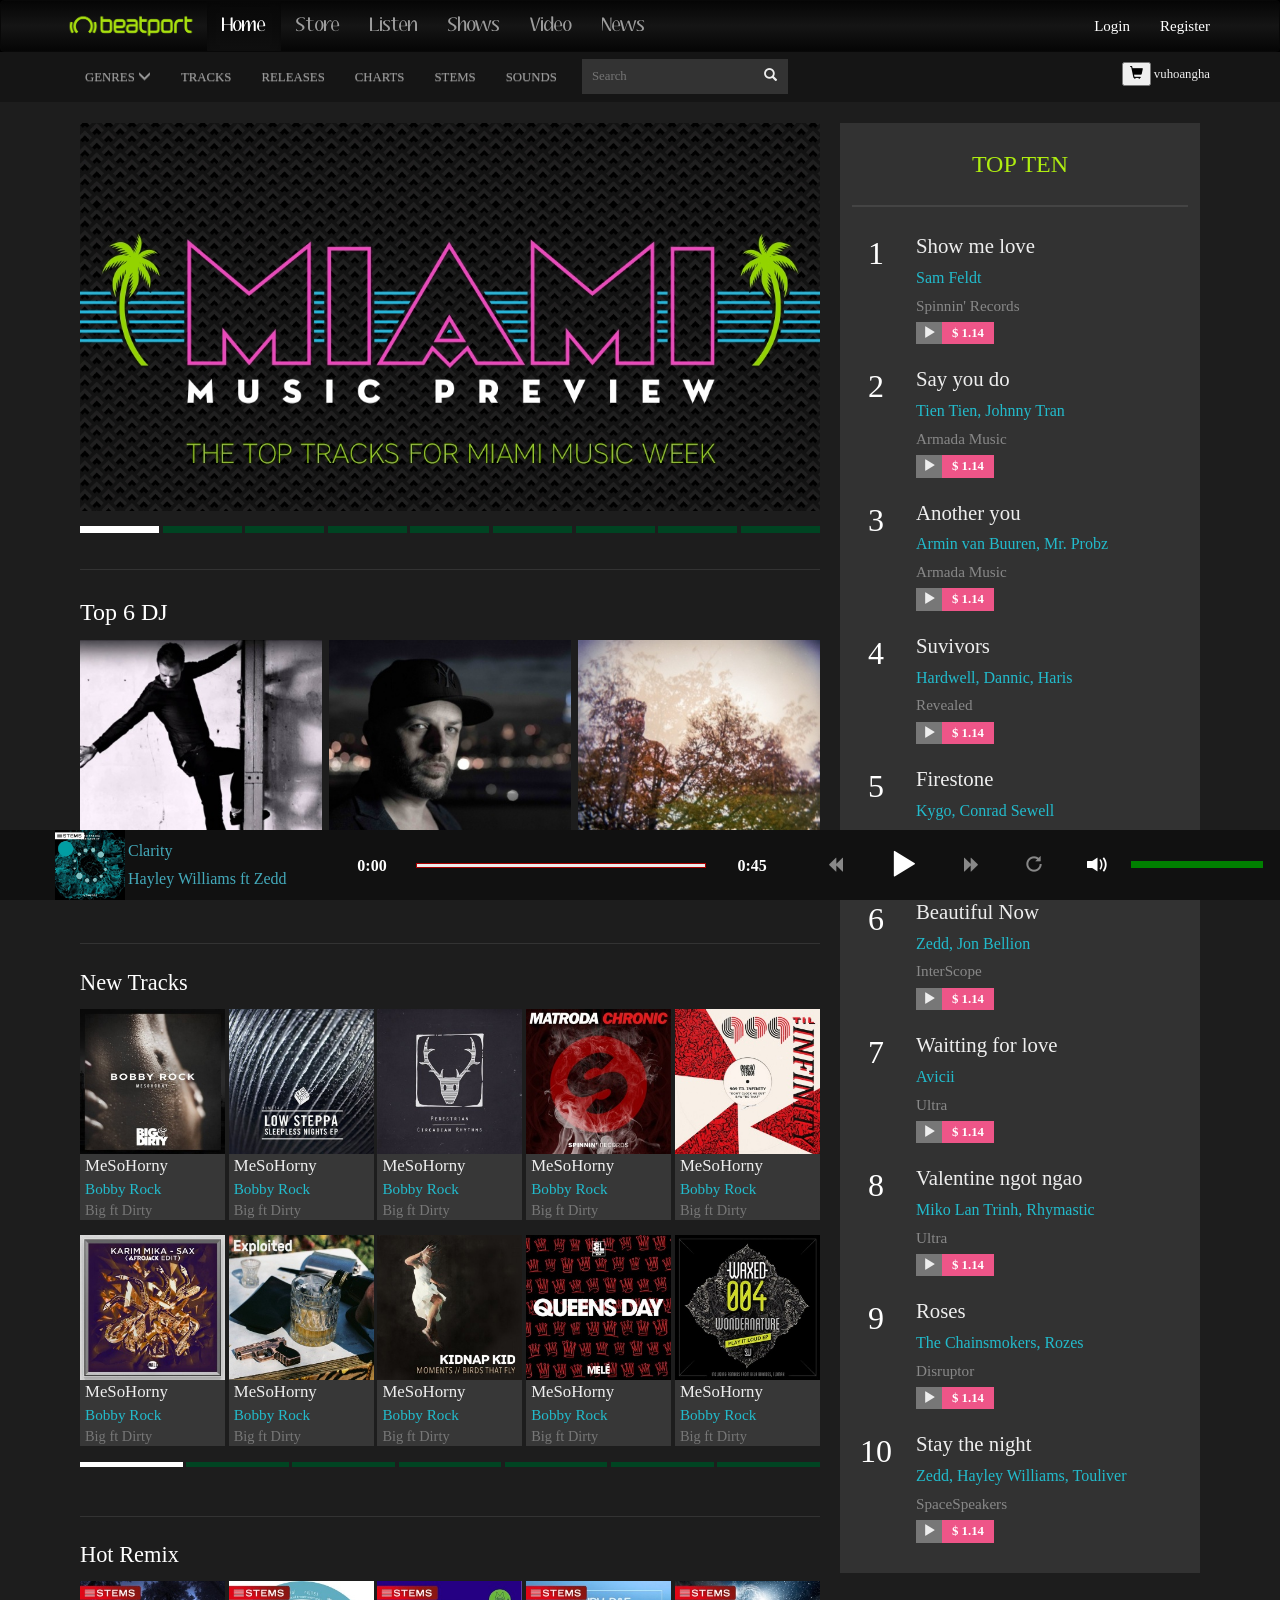
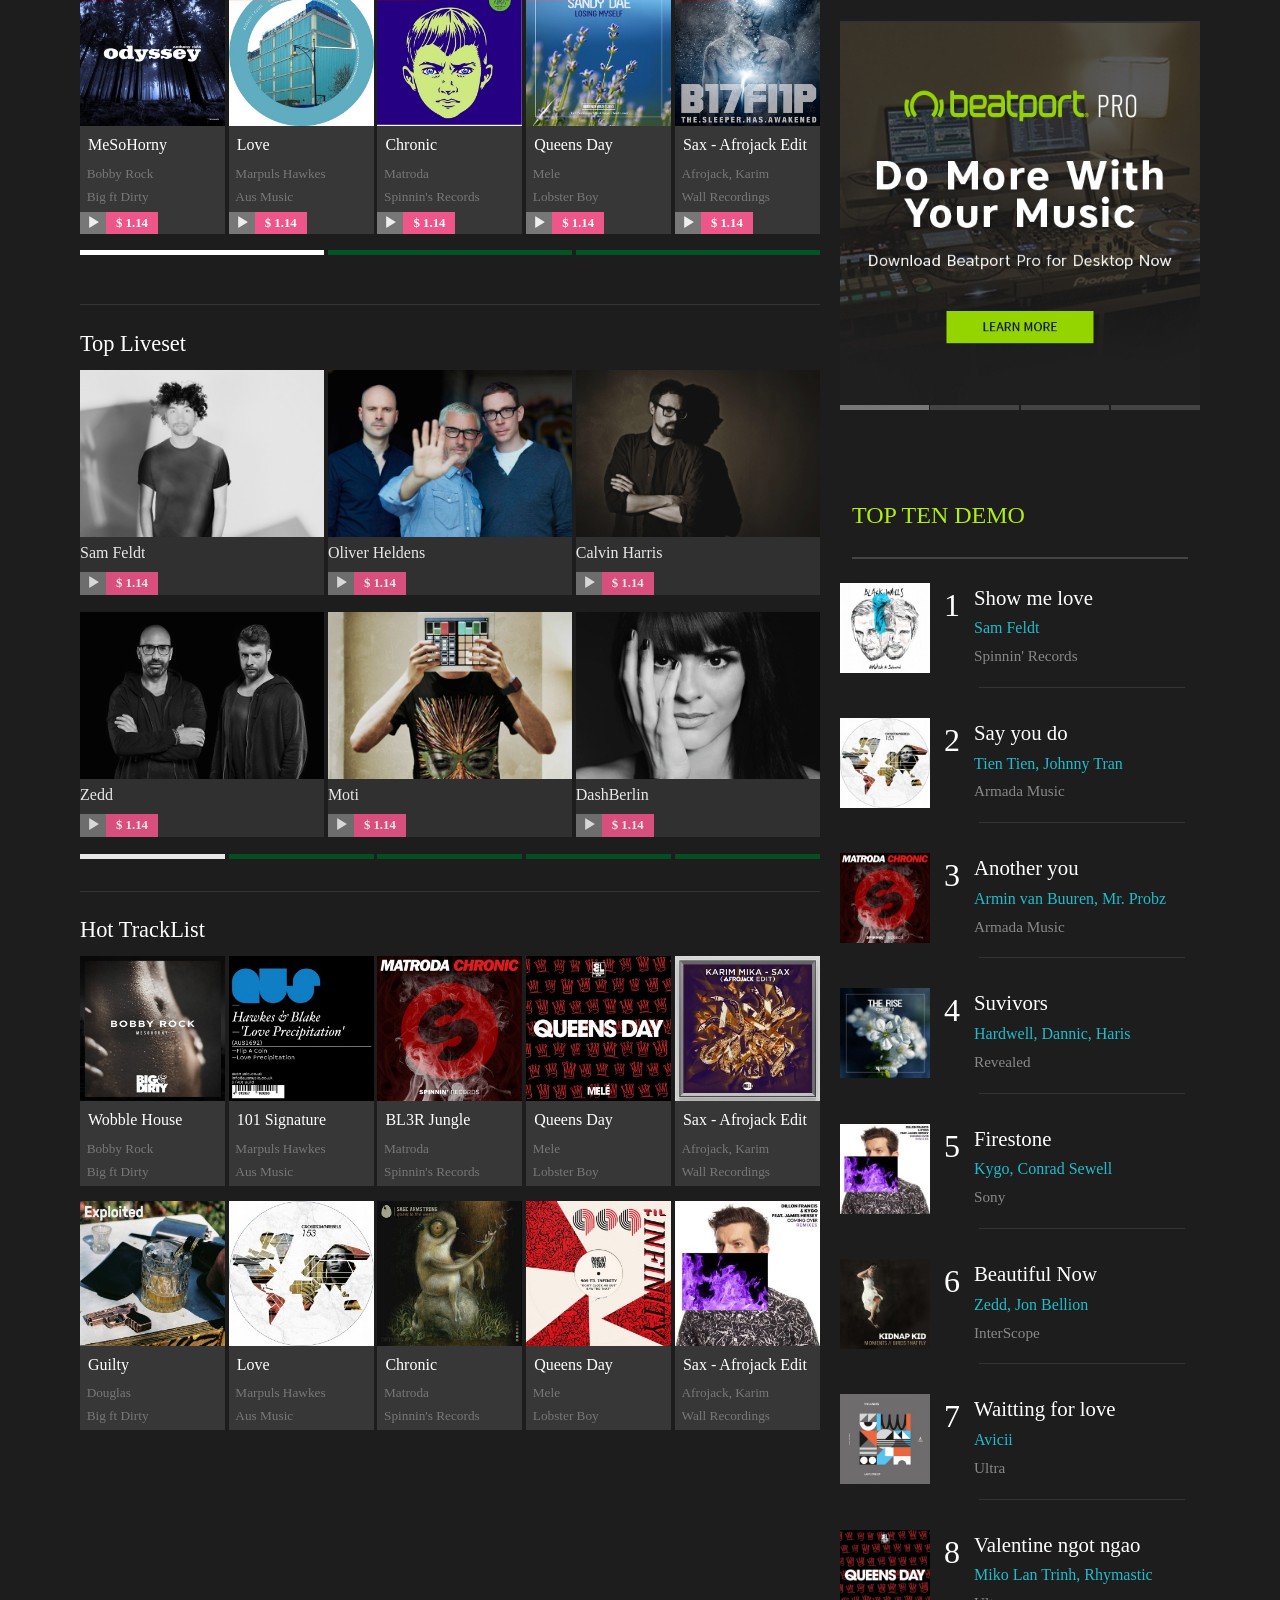
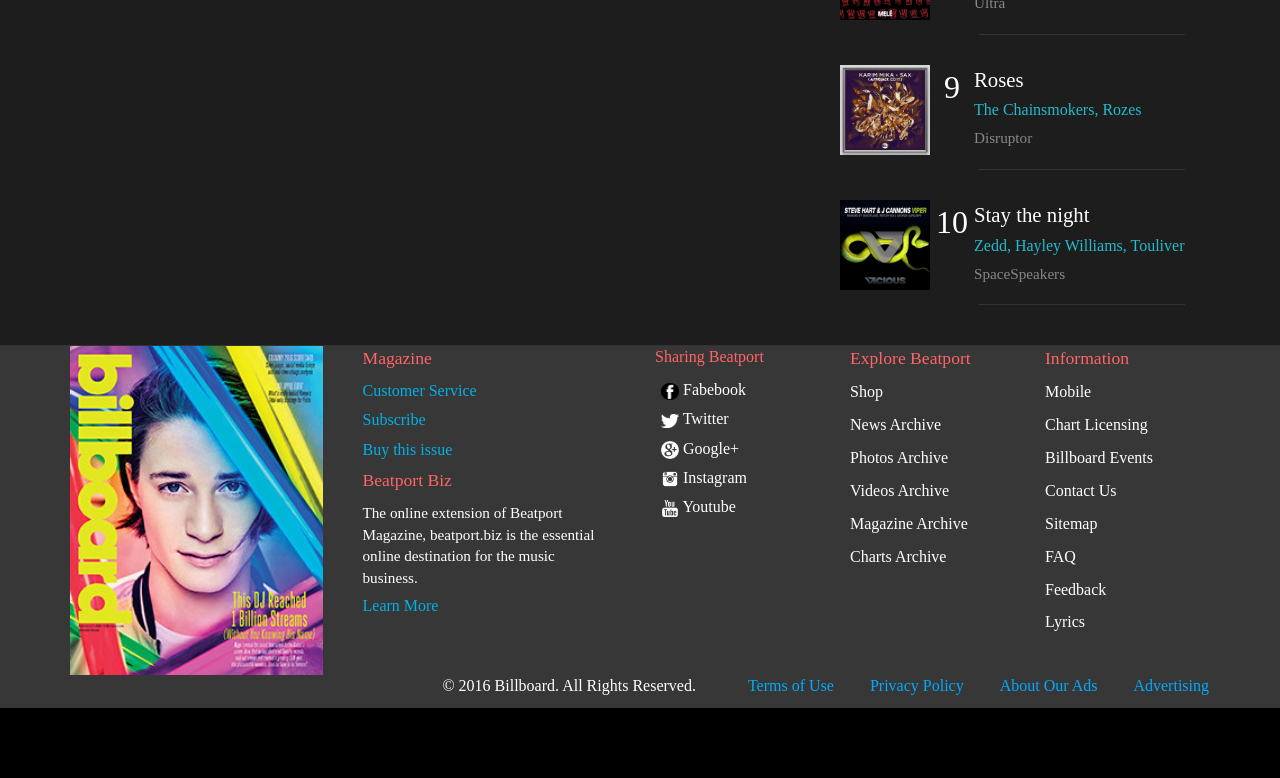
==== commit c5637e50: "full code end" ====
--- a/index.html
+++ b/index.html
@@ -151,24 +151,24 @@
                 <div class="col-sm-5">
                     <div id="genres-detail">
                         <ul>
-                            <li><a href="#">Trap</a></li>
-                            <li><a href="#">Progessive House</a></li>
-                            <li><a href="#">Trance</a></li>
-                            <li><a href="#">Deep House</a></li>
-                            <li><a href="#">Future House</a></li>
-                            <li><a href="#">Tropical House</a></li>
-                            <li><a href="#">Techno House</a></li>
-                            <li><a href="#">Drum Bass</a></li>
+                            <li><a href="./genres.html">Trap</a></li>
+                            <li><a href="./genres.html">Progessive House</a></li>
+                            <li><a href="./genres.html">Trance</a></li>
+                            <li><a href="./genres.html">Deep House</a></li>
+                            <li><a href="./genres.html">Future House</a></li>
+                            <li><a href="./genres.html">Tropical House</a></li>
+                            <li><a href="./genres.html">Techno House</a></li>
+                            <li><a href="./genres.html">Drum Bass</a></li>
                         </ul>
                         <ul>
-                            <li><a href="#">Hardstyle</a></li>
-                            <li><a href="#">Harddance</a></li>
-                            <li><a href="#">Hardcore</a></li>
-                            <li><a href="#">NightCore</a></li>
-                            <li><a href="#">NightStep</a></li>
-                            <li><a href="#">FutureBass</a></li>
-                            <li><a href="#">ChillStep</a></li>
-                            <li><a href="#">Melodic</a></li>
+                            <li><a href="./genres.html">Hardstyle</a></li>
+                            <li><a href="./genres.html">Harddance</a></li>
+                            <li><a href="./genres.html">Hardcore</a></li>
+                            <li><a href="./genres.html">NightCore</a></li>
+                            <li><a href="./genres.html">NightStep</a></li>
+                            <li><a href="./genres.html">FutureBass</a></li>
+                            <li><a href="./genres.html">ChillStep</a></li>
+                            <li><a href="./genres.html">Melodic</a></li>
                         </ul>
                     </div>
                 </div>
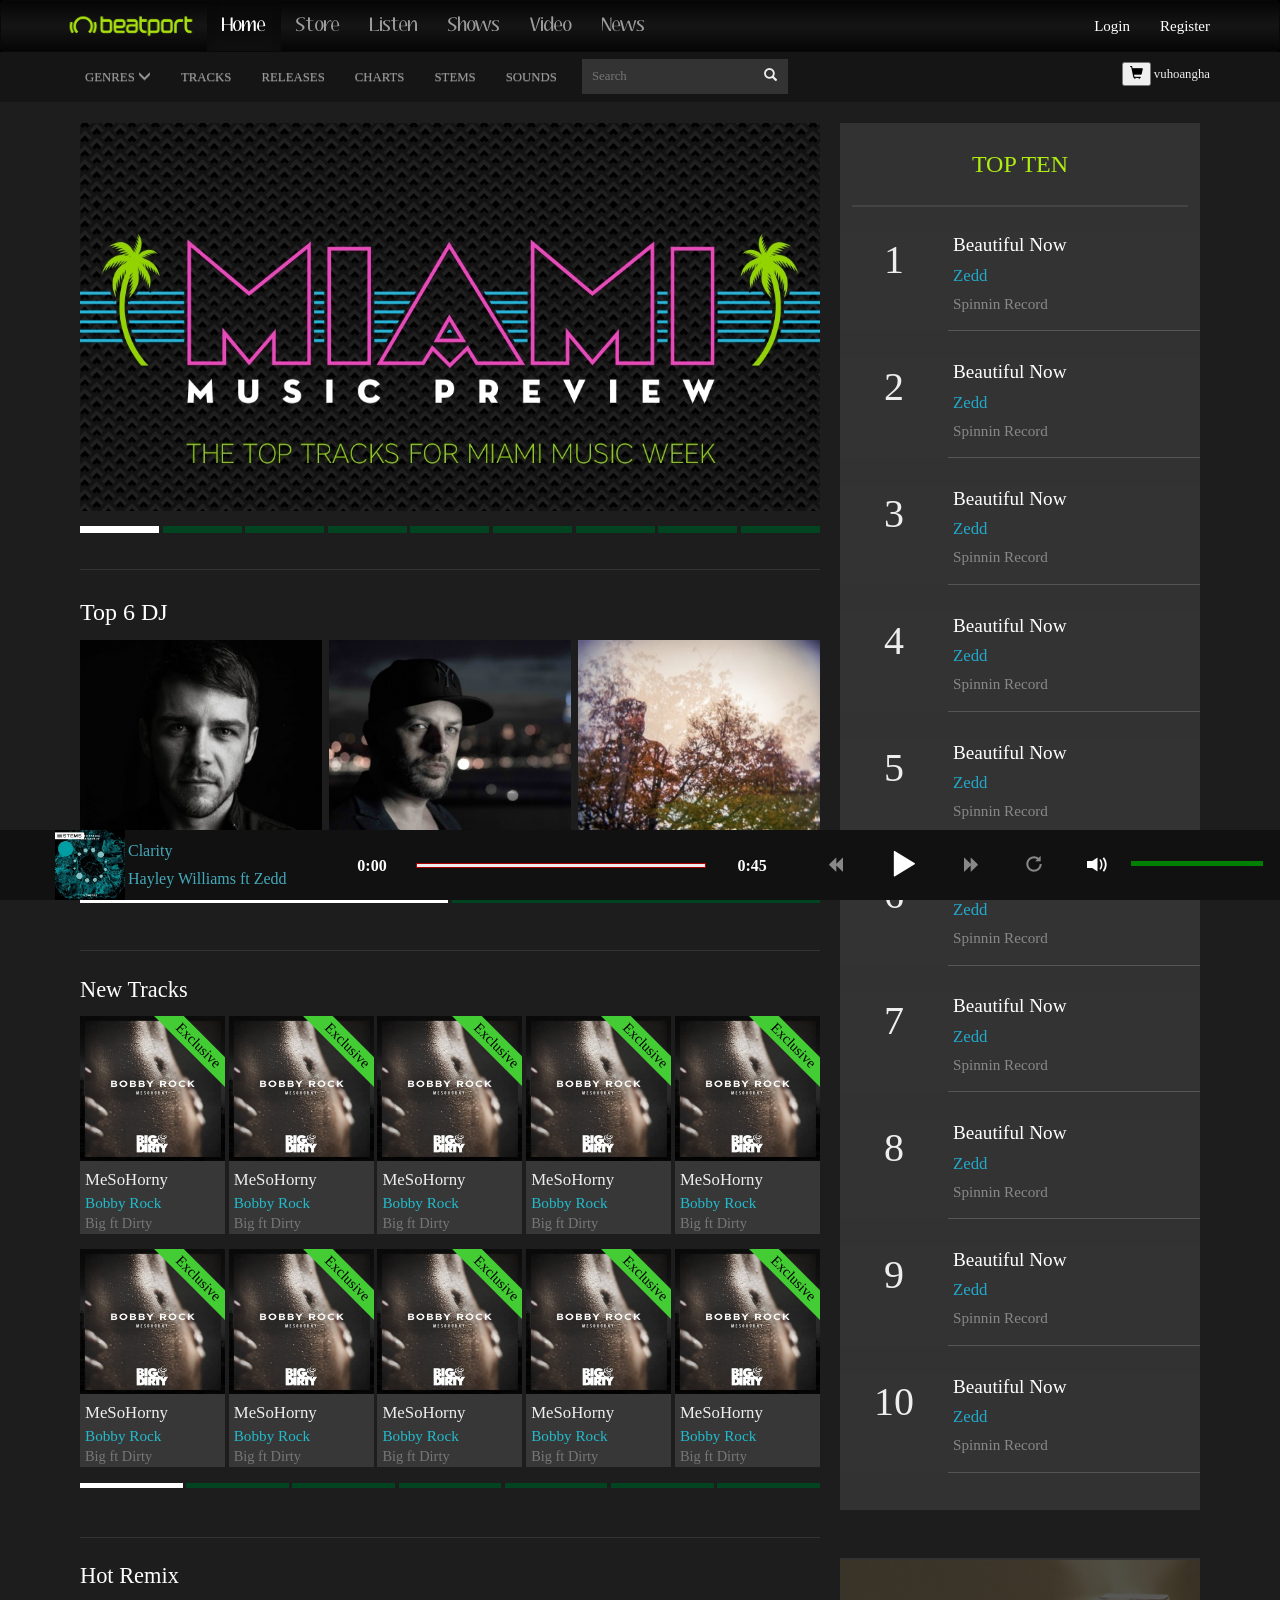
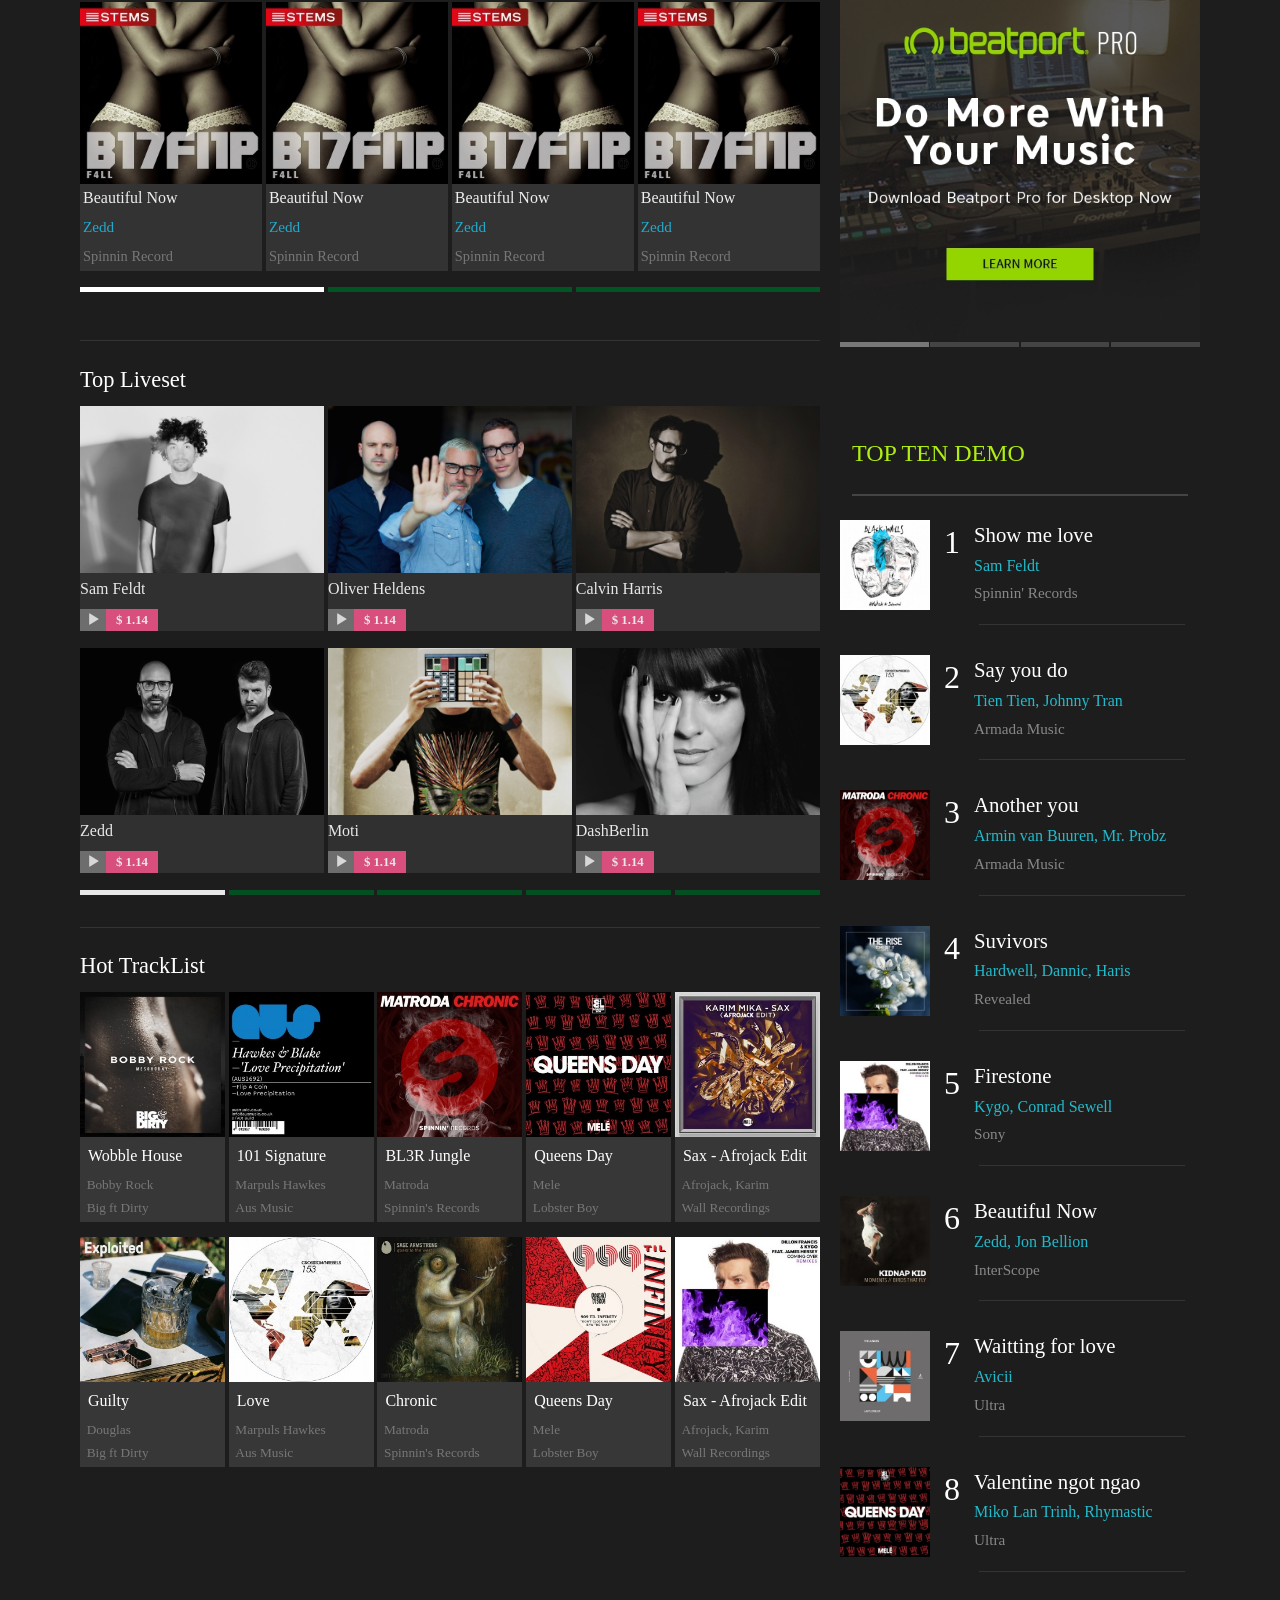
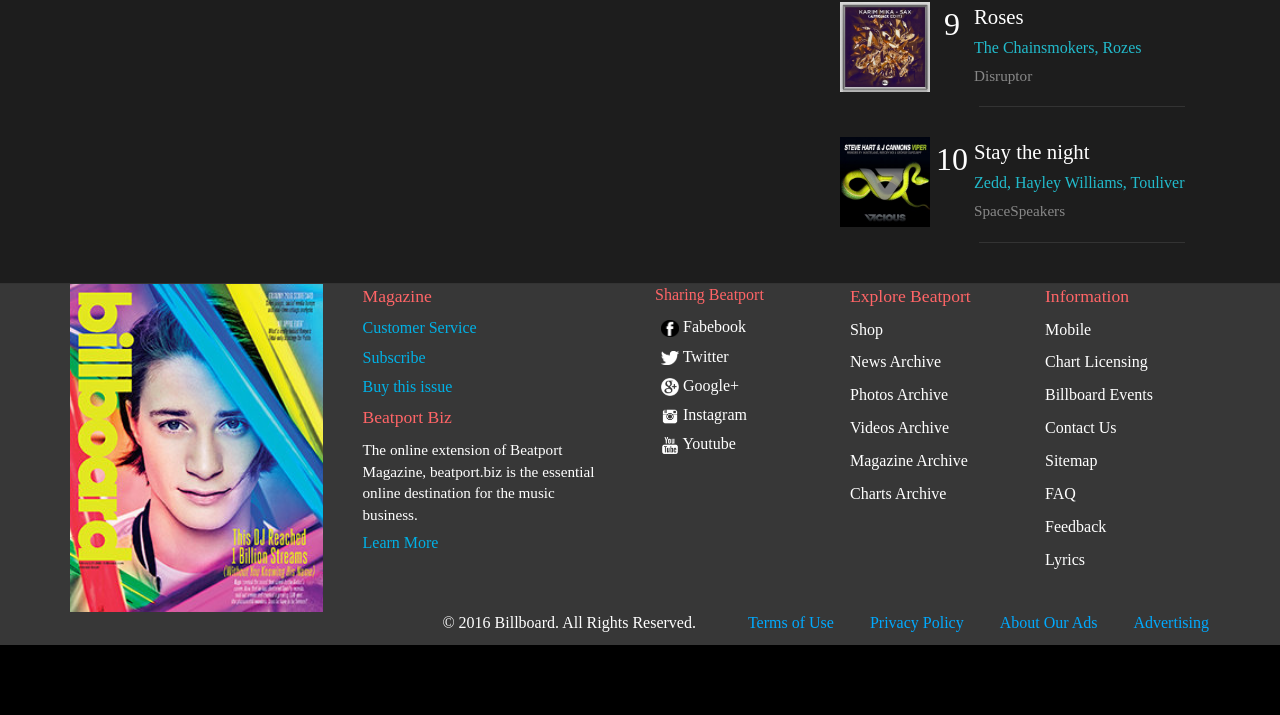
==== commit 9c039abb: "Edit 12/3" ====
--- a/index.html
+++ b/index.html
@@ -6,6 +6,7 @@
     <meta name="viewport" content="width=device-width, initial-scale=1, maximum-scale=1, user-scalable=no">
     <link rel="stylesheet" href="./css/bootstrap.min.css">
     <link rel="stylesheet" href="./css/bootstrap-theme.min.css">
+    <link rel="stylesheet" href="https://maxcdn.bootstrapcdn.com/font-awesome/4.5.0/css/font-awesome.min.css">
     <link rel="stylesheet" href="./css/style.css">
     <title>Music</title>
 </head>
@@ -30,12 +31,12 @@
                         </div>
                         <div id="navbar" class="collapse navbar-collapse">
                             <ul class="nav navbar-nav pull-left">
-                                <li class="active"><a href="#">Home</a></li>
+                                <li class="active"><a href="./index.html">Home</a></li>
                                 <li><a href="#about">Store</a></li>
-                                <li><a href="#contact">Listen</a></li>
-                                <li><a href="#contact">Shows</a></li>
-                                <li><a href="#contact">Video</a></li>
-                                <li><a href="#contact">News</a></li>
+                                <li><a href="./Listen.html">Listen</a></li>
+                                <li><a href="./show.html">Shows</a></li>
+                                <li><a href="./Video.html">Video</a></li>
+                                <li><a href="./News.html">News</a></li>
                             </ul>
                             <ul class="nav navbar-nav login pull-right">
                                 <li><a href="#" id="login-button">Login</a></li>
@@ -218,27 +219,48 @@
                                 <div stt="0" class="top-6-dj-content-1 top-6-dj-content-div">
                                     <ul>
                                         <li>
-                                            <div class="down-color">
-                                                <img src="./img/top-6-dj/arminvanbuuren.jpg" alt="">
-                                                <a href="#" class="down-color-link">
-                                                </a>
-                                                <span class="down-color-name">Avicii</span>
-                                            </div>
-                                        </li>
-                                        <li>
-                                            <div class="down-color">
+                                            <div class="string-in-img">
+                                                <img src="./img/top-6-dj/matador.jpg" alt="">
+                                                <div class="string-in-img-control">
+                                                    <span>Follow</span>
+                                                    <button class="string-in-img-fb">
+                                                        <i class="fa fa-facebook"></i>
+                                                    </button>
+                                                    <button class="string-in-img-tw"><i class="fa fa-twitter"></i></button>
+                                                </div>
+                                                <div class="string-in-img-name">
+                                                    <a href="#" id="string-name-right">Avicii</a>
+                                                </div>
+                                            </div>
+                                        </li>
+                                        <li>
+                                            <div class="string-in-img">
                                                 <img src="./img/top-6-dj/lucasbacchesti.jpg" alt="">
-                                                <a href="#" class="down-color-link">
-                                                </a>
-                                                <span class="down-color-name">Zedd</span>
-                                            </div>
-                                        </li>
-                                        <li>
-                                            <div class="down-color">
+                                                <div class="string-in-img-control">
+                                                    <span>Follow</span>
+                                                    <button class="string-in-img-fb">
+                                                        <i class="fa fa-facebook"></i>
+                                                    </button>
+                                                    <button class="string-in-img-tw"><i class="fa fa-twitter"></i></button>
+                                                </div>
+                                                <div class="string-in-img-name">
+                                                    <a href="#" id="string-name-right">Avicii</a>
+                                                </div>
+                                            </div>
+                                        </li>
+                                        <li>
+                                            <div class="string-in-img">
                                                 <img src="./img/top-6-dj/pedestrlan.jpg" alt="">
-                                                <a href="#" class="down-color-link">
-                                                </a>
-                                                <span class="down-color-name">Tobu</span>
+                                                <div class="string-in-img-control">
+                                                    <span>Follow</span>
+                                                    <button class="string-in-img-fb">
+                                                        <i class="fa fa-facebook"></i>
+                                                    </button>
+                                                    <button class="string-in-img-tw"><i class="fa fa-twitter"></i></button>
+                                                </div>
+                                                <div class="string-in-img-name">
+                                                    <a href="#" id="string-name-right">Avicii</a>
+                                                </div>
                                             </div>
                                         </li>
                                     </ul>
@@ -246,27 +268,48 @@
                                 <div stt="1" class="top-6-dj-content-2 top-6-dj-content-div">
                                     <ul>
                                         <li>
-                                            <div class="down-color">
-                                                <img src="./img/top-6-dj/arminvanbuuren.jpg" alt="">
-                                                <a href="#" class="down-color-link">
-                                                </a>
-                                                <span class="down-color-name">Avicii</span>
-                                            </div>
-                                        </li>
-                                        <li>
-                                            <div class="down-color">
-                                                <img src="./img/top-6-dj/arminvanbuuren.jpg" alt="">
-                                                <a href="#" class="down-color-link">
-                                                </a>
-                                                <span class="down-color-name">Avicii</span>
-                                            </div>
-                                        </li>
-                                        <li>
-                                            <div class="down-color">
-                                                <img src="./img/top-6-dj/arminvanbuuren.jpg" alt="">
-                                                <a href="#" class="down-color-link">
-                                                </a>
-                                                <span class="down-color-name">Avicii</span>
+                                            <div class="string-in-img">
+                                                <img src="./img/top-6-dj/umek.jpg" alt="">
+                                                <div class="string-in-img-control">
+                                                    <span>Follow</span>
+                                                    <button class="string-in-img-fb">
+                                                        <i class="fa fa-facebook"></i>
+                                                    </button>
+                                                    <button class="string-in-img-tw"><i class="fa fa-twitter"></i></button>
+                                                </div>
+                                                <div class="string-in-img-name">
+                                                    <a href="#" id="string-name-right">Avicii</a>
+                                                </div>
+                                            </div>
+                                        </li>
+                                        <li>
+                                            <div class="string-in-img">
+                                                <img src="./img/top-6-dj/sandervandoorn.jpg" alt="">
+                                                <div class="string-in-img-control">
+                                                    <span>Follow</span>
+                                                    <button class="string-in-img-fb">
+                                                        <i class="fa fa-facebook"></i>
+                                                    </button>
+                                                    <button class="string-in-img-tw"><i class="fa fa-twitter"></i></button>
+                                                </div>
+                                                <div class="string-in-img-name">
+                                                    <a href="#" id="string-name-right">Avicii</a>
+                                                </div>
+                                            </div>
+                                        </li>
+                                        <li>
+                                            <div class="string-in-img">
+                                                <img src="./img/top-6-dj/lucasbacchesti.jpg" alt="">
+                                                <div class="string-in-img-control">
+                                                    <span>Follow</span>
+                                                    <button class="string-in-img-fb">
+                                                        <i class="fa fa-facebook"></i>
+                                                    </button>
+                                                    <button class="string-in-img-tw"><i class="fa fa-twitter"></i></button>
+                                                </div>
+                                                <div class="string-in-img-name">
+                                                    <a href="#" id="string-name-right">Avicii</a>
+                                                </div>
                                             </div>
                                         </li>
                                     </ul>
@@ -287,69 +330,79 @@
                                                 <div>
                                                     <button class="show-button-buy-play"><i class="glyphicon glyphicon-play"></i></button>
                                                     <button class="show-button-buy-cost">$ 1.14</button>
-                                                </div>
-                                                <img src="./img/new-tracks/mesohorny-bobbyrock.jpg" alt="">
-                                                <p></p>
-                                            </div>
-                                            <a href="#" class="show-button-buy-name">MeSoHorny</a>
-                                            <a href="#" class="show-button-buy-artist">Bobby Rock</a>
-                                            <a href="#" class="show-button-buy-label">Big ft Dirty</a>
-                                        </div>
-                                    </li>
-                                    <li>
-                                        <div class="show-button-buy">
-                                            <div class="show-button-buy-control">
-                                                <div>
-                                                    <button class="show-button-buy-play"><i class="glyphicon glyphicon-play"></i></button>
-                                                    <button class="show-button-buy-cost">$ 1.14</button>
-                                                </div>
-                                                <img src="./img/new-tracks/sleeplessnights.jpg" alt="">
-                                                <p></p>
-                                            </div>
-                                            <a href="#" class="show-button-buy-name">MeSoHorny</a>
-                                            <a href="#" class="show-button-buy-artist">Bobby Rock</a>
-                                            <a href="#" class="show-button-buy-label">Big ft Dirty</a>
-                                        </div>
-                                    </li>
-                                    <li>
-                                        <div class="show-button-buy">
-                                            <div class="show-button-buy-control">
-                                                <div>
-                                                    <button class="show-button-buy-play"><i class="glyphicon glyphicon-play"></i></button>
-                                                    <button class="show-button-buy-cost">$ 1.14</button>
-                                                </div>
-                                                <img src="./img/new-tracks/circadian.jpg" alt="">
-                                                <p></p>
-                                            </div>
-                                            <a href="#" class="show-button-buy-name">MeSoHorny</a>
-                                            <a href="#" class="show-button-buy-artist">Bobby Rock</a>
-                                            <a href="#" class="show-button-buy-label">Big ft Dirty</a>
-                                        </div>
-                                    </li>
-                                    <li>
-                                        <div class="show-button-buy">
-                                            <div class="show-button-buy-control">
-                                                <div>
-                                                    <button class="show-button-buy-play"><i class="glyphicon glyphicon-play"></i></button>
-                                                    <button class="show-button-buy-cost">$ 1.14</button>
-                                                </div>
-                                                <img src="./img/new-tracks/chronic-matroda.jpg" alt="">
-                                                <p></p>
-                                            </div>
-                                            <a href="#" class="show-button-buy-name">MeSoHorny</a>
-                                            <a href="#" class="show-button-buy-artist">Bobby Rock</a>
-                                            <a href="#" class="show-button-buy-label">Big ft Dirty</a>
-                                        </div>
-                                    </li>
-                                    <li>
-                                        <div class="show-button-buy">
-                                            <div class="show-button-buy-control">
-                                                <div>
-                                                    <button class="show-button-buy-play"><i class="glyphicon glyphicon-play"></i></button>
-                                                    <button class="show-button-buy-cost">$ 1.14</button>
-                                                </div>
-                                                <img src="./img/new-tracks/dontclockme-909tllinfinity.jpg" alt="">
-                                                <p></p>
+                                                    <button class="show-button-share">Share</button>
+                                                </div>
+                                                <img src="./img/new-tracks/mesohorny-bobbyrock.jpg" alt="">
+                                                <p></p>
+                                                <span class="show-button-buy-info">Exclusive</span>
+                                            </div>
+                                            <a href="#" class="show-button-buy-name">MeSoHorny</a>
+                                            <a href="#" class="show-button-buy-artist">Bobby Rock</a>
+                                            <a href="#" class="show-button-buy-label">Big ft Dirty</a>
+                                        </div>
+                                    </li>
+                                    <li>
+                                        <div class="show-button-buy">
+                                            <div class="show-button-buy-control">
+                                                <div>
+                                                    <button class="show-button-buy-play"><i class="glyphicon glyphicon-play"></i></button>
+                                                    <button class="show-button-buy-cost">$ 1.14</button>
+                                                    <button class="show-button-share">Share</button>
+                                                </div>
+                                                <img src="./img/new-tracks/mesohorny-bobbyrock.jpg" alt="">
+                                                <p></p>
+                                                <span class="show-button-buy-info">Exclusive</span>
+                                            </div>
+                                            <a href="#" class="show-button-buy-name">MeSoHorny</a>
+                                            <a href="#" class="show-button-buy-artist">Bobby Rock</a>
+                                            <a href="#" class="show-button-buy-label">Big ft Dirty</a>
+                                        </div>
+                                    </li>
+                                    <li>
+                                        <div class="show-button-buy">
+                                            <div class="show-button-buy-control">
+                                                <div>
+                                                    <button class="show-button-buy-play"><i class="glyphicon glyphicon-play"></i></button>
+                                                    <button class="show-button-buy-cost">$ 1.14</button>
+                                                    <button class="show-button-share">Share</button>
+                                                </div>
+                                                <img src="./img/new-tracks/mesohorny-bobbyrock.jpg" alt="">
+                                                <p></p>
+                                                <span class="show-button-buy-info">Exclusive</span>
+                                            </div>
+                                            <a href="#" class="show-button-buy-name">MeSoHorny</a>
+                                            <a href="#" class="show-button-buy-artist">Bobby Rock</a>
+                                            <a href="#" class="show-button-buy-label">Big ft Dirty</a>
+                                        </div>
+                                    </li>
+                                    <li>
+                                        <div class="show-button-buy">
+                                            <div class="show-button-buy-control">
+                                                <div>
+                                                    <button class="show-button-buy-play"><i class="glyphicon glyphicon-play"></i></button>
+                                                    <button class="show-button-buy-cost">$ 1.14</button>
+                                                    <button class="show-button-share">Share</button>
+                                                </div>
+                                                <img src="./img/new-tracks/mesohorny-bobbyrock.jpg" alt="">
+                                                <p></p>
+                                                <span class="show-button-buy-info">Exclusive</span>
+                                            </div>
+                                            <a href="#" class="show-button-buy-name">MeSoHorny</a>
+                                            <a href="#" class="show-button-buy-artist">Bobby Rock</a>
+                                            <a href="#" class="show-button-buy-label">Big ft Dirty</a>
+                                        </div>
+                                    </li>
+                                    <li>
+                                        <div class="show-button-buy">
+                                            <div class="show-button-buy-control">
+                                                <div>
+                                                    <button class="show-button-buy-play"><i class="glyphicon glyphicon-play"></i></button>
+                                                    <button class="show-button-buy-cost">$ 1.14</button>
+                                                    <button class="show-button-share">Share</button>
+                                                </div>
+                                                <img src="./img/new-tracks/mesohorny-bobbyrock.jpg" alt="">
+                                                <p></p>
+                                                <span class="show-button-buy-info">Exclusive</span>
                                             </div>
                                             <a href="#" class="show-button-buy-name">MeSoHorny</a>
                                             <a href="#" class="show-button-buy-artist">Bobby Rock</a>
@@ -364,69 +417,79 @@
                                                 <div>
                                                     <button class="show-button-buy-play"><i class="glyphicon glyphicon-play"></i></button>
                                                     <button class="show-button-buy-cost">$ 1.14</button>
-                                                </div>
-                                                <img src="./img/new-tracks/sax-afojack.jpg" alt="">
-                                                <p></p>
-                                            </div>
-                                            <a href="#" class="show-button-buy-name">MeSoHorny</a>
-                                            <a href="#" class="show-button-buy-artist">Bobby Rock</a>
-                                            <a href="#" class="show-button-buy-label">Big ft Dirty</a>
-                                        </div>
-                                    </li>
-                                    <li>
-                                        <div class="show-button-buy">
-                                            <div class="show-button-buy-control">
-                                                <div>
-                                                    <button class="show-button-buy-play"><i class="glyphicon glyphicon-play"></i></button>
-                                                    <button class="show-button-buy-cost">$ 1.14</button>
-                                                </div>
-                                                <img src="./img/new-tracks/gulty-douglasgreed.jpg" alt="">
-                                                <p></p>
-                                            </div>
-                                            <a href="#" class="show-button-buy-name">MeSoHorny</a>
-                                            <a href="#" class="show-button-buy-artist">Bobby Rock</a>
-                                            <a href="#" class="show-button-buy-label">Big ft Dirty</a>
-                                        </div>
-                                    </li>
-                                    <li>
-                                        <div class="show-button-buy">
-                                            <div class="show-button-buy-control">
-                                                <div>
-                                                    <button class="show-button-buy-play"><i class="glyphicon glyphicon-play"></i></button>
-                                                    <button class="show-button-buy-cost">$ 1.14</button>
-                                                </div>
-                                                <img src="./img/new-tracks/moments.jpg" alt="">
-                                                <p></p>
-                                            </div>
-                                            <a href="#" class="show-button-buy-name">MeSoHorny</a>
-                                            <a href="#" class="show-button-buy-artist">Bobby Rock</a>
-                                            <a href="#" class="show-button-buy-label">Big ft Dirty</a>
-                                        </div>
-                                    </li>
-                                    <li>
-                                        <div class="show-button-buy">
-                                            <div class="show-button-buy-control">
-                                                <div>
-                                                    <button class="show-button-buy-play"><i class="glyphicon glyphicon-play"></i></button>
-                                                    <button class="show-button-buy-cost">$ 1.14</button>
-                                                </div>
-                                                <img src="./img/new-tracks/queensday-mele.jpg" alt="">
-                                                <p></p>
-                                            </div>
-                                            <a href="#" class="show-button-buy-name">MeSoHorny</a>
-                                            <a href="#" class="show-button-buy-artist">Bobby Rock</a>
-                                            <a href="#" class="show-button-buy-label">Big ft Dirty</a>
-                                        </div>
-                                    </li>
-                                    <li>
-                                        <div class="show-button-buy">
-                                            <div class="show-button-buy-control">
-                                                <div>
-                                                    <button class="show-button-buy-play"><i class="glyphicon glyphicon-play"></i></button>
-                                                    <button class="show-button-buy-cost">$ 1.14</button>
-                                                </div>
-                                                <img src="./img/new-tracks/playitloudep.jpg" alt="">
-                                                <p></p>
+                                                    <button class="show-button-share">Share</button>
+                                                </div>
+                                                <img src="./img/new-tracks/mesohorny-bobbyrock.jpg" alt="">
+                                                <p></p>
+                                                <span class="show-button-buy-info">Exclusive</span>
+                                            </div>
+                                            <a href="#" class="show-button-buy-name">MeSoHorny</a>
+                                            <a href="#" class="show-button-buy-artist">Bobby Rock</a>
+                                            <a href="#" class="show-button-buy-label">Big ft Dirty</a>
+                                        </div>
+                                    </li>
+                                    <li>
+                                        <div class="show-button-buy">
+                                            <div class="show-button-buy-control">
+                                                <div>
+                                                    <button class="show-button-buy-play"><i class="glyphicon glyphicon-play"></i></button>
+                                                    <button class="show-button-buy-cost">$ 1.14</button>
+                                                    <button class="show-button-share">Share</button>
+                                                </div>
+                                                <img src="./img/new-tracks/mesohorny-bobbyrock.jpg" alt="">
+                                                <p></p>
+                                                <span class="show-button-buy-info">Exclusive</span>
+                                            </div>
+                                            <a href="#" class="show-button-buy-name">MeSoHorny</a>
+                                            <a href="#" class="show-button-buy-artist">Bobby Rock</a>
+                                            <a href="#" class="show-button-buy-label">Big ft Dirty</a>
+                                        </div>
+                                    </li>
+                                    <li>
+                                        <div class="show-button-buy">
+                                            <div class="show-button-buy-control">
+                                                <div>
+                                                    <button class="show-button-buy-play"><i class="glyphicon glyphicon-play"></i></button>
+                                                    <button class="show-button-buy-cost">$ 1.14</button>
+                                                    <button class="show-button-share">Share</button>
+                                                </div>
+                                                <img src="./img/new-tracks/mesohorny-bobbyrock.jpg" alt="">
+                                                <p></p>
+                                                <span class="show-button-buy-info">Exclusive</span>
+                                            </div>
+                                            <a href="#" class="show-button-buy-name">MeSoHorny</a>
+                                            <a href="#" class="show-button-buy-artist">Bobby Rock</a>
+                                            <a href="#" class="show-button-buy-label">Big ft Dirty</a>
+                                        </div>
+                                    </li>
+                                    <li>
+                                        <div class="show-button-buy">
+                                            <div class="show-button-buy-control">
+                                                <div>
+                                                    <button class="show-button-buy-play"><i class="glyphicon glyphicon-play"></i></button>
+                                                    <button class="show-button-buy-cost">$ 1.14</button>
+                                                    <button class="show-button-share">Share</button>
+                                                </div>
+                                                <img src="./img/new-tracks/mesohorny-bobbyrock.jpg" alt="">
+                                                <p></p>
+                                                <span class="show-button-buy-info">Exclusive</span>
+                                            </div>
+                                            <a href="#" class="show-button-buy-name">MeSoHorny</a>
+                                            <a href="#" class="show-button-buy-artist">Bobby Rock</a>
+                                            <a href="#" class="show-button-buy-label">Big ft Dirty</a>
+                                        </div>
+                                    </li>
+                                    <li>
+                                        <div class="show-button-buy">
+                                            <div class="show-button-buy-control">
+                                                <div>
+                                                    <button class="show-button-buy-play"><i class="glyphicon glyphicon-play"></i></button>
+                                                    <button class="show-button-buy-cost">$ 1.14</button>
+                                                    <button class="show-button-share">Share</button>
+                                                </div>
+                                                <img src="./img/new-tracks/mesohorny-bobbyrock.jpg" alt="">
+                                                <p></p>
+                                                <span class="show-button-buy-info">Exclusive</span>
                                             </div>
                                             <a href="#" class="show-button-buy-name">MeSoHorny</a>
                                             <a href="#" class="show-button-buy-artist">Bobby Rock</a>
@@ -1388,53 +1451,75 @@
                             <div stt="0" class="hot-remix-div hot-remix-div-active">
                                 <ul class="hot-remix-div-ul">
                                     <li>
-                                        <img src="./img/hot-remix/odyssey.jpg" alt="">
-                                        <a href="#" class="hot-remix-name link-decorate">MeSoHorny</a>
-                                        <a href="#" class="hot-remix-artist link-decorate">Bobby Rock</a>
-                                        <a href="#" class="hot-remix-label link-decorate">Big ft Dirty</a>
-                                        <div class="track-option">
-                                            <button class="track-play"><i class="glyphicon glyphicon-play"></i></button>
-                                            <button class="track-buy">$ 1.14</button>
-                                        </div>
-                                    </li>
-                                    <li>
-                                        <img src="./img/hot-remix/supernatural.jpg" alt="">
-                                        <a href="#" class="hot-remix-name link-decorate">Love</a>
-                                        <a href="#" class="hot-remix-artist link-decorate">Marpuls Hawkes</a>
-                                        <a href="#" class="hot-remix-label link-decorate">Aus Music</a>
-                                        <div class="track-option">
-                                            <button class="track-play"><i class="glyphicon glyphicon-play"></i></button>
-                                            <button class="track-buy">$ 1.14</button>
-                                        </div>
-                                    </li>
-                                    <li>
-                                        <img src="./img/hot-remix/reminder.jpg" alt="">
-                                        <a href="#" class="hot-remix-name link-decorate">Chronic</a>
-                                        <a href="#" class="hot-remix-artist link-decorate">Matroda</a>
-                                        <a href="#" class="hot-remix-label link-decorate">Spinnin's Records</a>
-                                        <div class="track-option">
-                                            <button class="track-play"><i class="glyphicon glyphicon-play"></i></button>
-                                            <button class="track-buy">$ 1.14</button>
-                                        </div>
-                                    </li>
-                                    <li>
-                                        <img src="./img/hot-remix/losingmyself.jpg" alt="">
-                                        <a href="#" class="hot-remix-name link-decorate">Queens Day</a>
-                                        <a href="#" class="hot-remix-artist link-decorate">Mele</a>
-                                        <a href="#" class="hot-remix-label link-decorate">Lobster Boy</a>
-                                        <div class="track-option">
-                                            <button class="track-play"><i class="glyphicon glyphicon-play"></i></button>
-                                            <button class="track-buy">$ 1.14</button>
-                                        </div>
-                                    </li>
-                                    <li>
-                                        <img src="./img/hot-remix/thesleeperhas.jpg" alt="">
-                                        <a href="#" class="hot-remix-name link-decorate">Sax - Afrojack Edit</a>
-                                        <a href="#" class="hot-remix-artist link-decorate">Afrojack, Karim</a>
-                                        <a href="#" class="hot-remix-label link-decorate">Wall Recordings</a>
-                                        <div class="track-option">
-                                            <button class="track-play"><i class="glyphicon glyphicon-play"></i></button>
-                                            <button class="track-buy">$ 1.14</button>
+                                        <div class="song-vertical">
+                                            <div class="song-vertical-top">
+                                                <img src="./img/hot-remix/f4llextended.jpg" alt="">
+                                                <div class="song-vertical-top-control">
+                                                    <button class="song-vertical-play"><i class="fa fa-play"></i></button>
+                                                    <button class="song-vertical-buy">$2.8</button>
+                                                    <button class="song-vertical-share"><i class="fa fa-facebook"></i>Share</button>
+                                                </div>
+                                                <p></p>
+                                            </div>
+                                            <div class="song-vertical-bottom">
+                                                <p class="song-vertical-name"><a href="#">Beautiful Now</a></p>
+                                                <p class="song-vertical-artist"><a href="#">Zedd</a></p>
+                                                <p class="song-vertical-label"><a href="#">Spinnin Record</a></p>
+                                            </div>
+                                        </div>
+                                    </li>
+                                    <li>
+                                        <div class="song-vertical">
+                                            <div class="song-vertical-top">
+                                                <img src="./img/hot-remix/f4llextended.jpg" alt="">
+                                                <div class="song-vertical-top-control">
+                                                    <button class="song-vertical-play"><i class="fa fa-play"></i></button>
+                                                    <button class="song-vertical-buy">$2.8</button>
+                                                    <button class="song-vertical-share"><i class="fa fa-facebook"></i>Share</button>
+                                                </div>
+                                                <p></p>
+                                            </div>
+                                            <div class="song-vertical-bottom">
+                                                <p class="song-vertical-name"><a href="#">Beautiful Now</a></p>
+                                                <p class="song-vertical-artist"><a href="#">Zedd</a></p>
+                                                <p class="song-vertical-label"><a href="#">Spinnin Record</a></p>
+                                            </div>
+                                        </div>
+                                    </li>
+                                    <li>
+                                        <div class="song-vertical">
+                                            <div class="song-vertical-top">
+                                                <img src="./img/hot-remix/f4llextended.jpg" alt="">
+                                                <div class="song-vertical-top-control">
+                                                    <button class="song-vertical-play"><i class="fa fa-play"></i></button>
+                                                    <button class="song-vertical-buy">$2.8</button>
+                                                    <button class="song-vertical-share"><i class="fa fa-facebook"></i>Share</button>
+                                                </div>
+                                                <p></p>
+                                            </div>
+                                            <div class="song-vertical-bottom">
+                                                <p class="song-vertical-name"><a href="#">Beautiful Now</a></p>
+                                                <p class="song-vertical-artist"><a href="#">Zedd</a></p>
+                                                <p class="song-vertical-label"><a href="#">Spinnin Record</a></p>
+                                            </div>
+                                        </div>
+                                    </li>
+                                    <li>
+                                        <div class="song-vertical">
+                                            <div class="song-vertical-top">
+                                                <img src="./img/hot-remix/f4llextended.jpg" alt="">
+                                                <div class="song-vertical-top-control">
+                                                    <button class="song-vertical-play"><i class="fa fa-play"></i></button>
+                                                    <button class="song-vertical-buy">$2.8</button>
+                                                    <button class="song-vertical-share"><i class="fa fa-facebook"></i>Share</button>
+                                                </div>
+                                                <p></p>
+                                            </div>
+                                            <div class="song-vertical-bottom">
+                                                <p class="song-vertical-name"><a href="#">Beautiful Now</a></p>
+                                                <p class="song-vertical-artist"><a href="#">Zedd</a></p>
+                                                <p class="song-vertical-label"><a href="#">Spinnin Record</a></p>
+                                            </div>
                                         </div>
                                     </li>
                                 </ul>
@@ -1442,53 +1527,75 @@
                             <div stt="1" class="hot-remix-div">
                                 <ul class="hot-remix-div-ul">
                                     <li>
-                                        <img src="./img/hot-remix/hydraulic.jpg" alt="">
-                                        <a href="#" class="hot-remix-name link-decorate">MeSoHorny</a>
-                                        <a href="#" class="hot-remix-artist link-decorate">Bobby Rock</a>
-                                        <a href="#" class="hot-remix-label link-decorate">Big ft Dirty</a>
-                                        <div class="track-option">
-                                            <button class="track-play"><i class="glyphicon glyphicon-play"></i></button>
-                                            <button class="track-buy">$ 1.14</button>
-                                        </div>
-                                    </li>
-                                    <li>
-                                        <img src="./img/hot-remix/bastards.jpg" alt="">
-                                        <a href="#" class="hot-remix-name link-decorate">Love</a>
-                                        <a href="#" class="hot-remix-artist link-decorate">Marpuls Hawkes</a>
-                                        <a href="#" class="hot-remix-label link-decorate">Aus Music</a>
-                                        <div class="track-option">
-                                            <button class="track-play"><i class="glyphicon glyphicon-play"></i></button>
-                                            <button class="track-buy">$ 1.14</button>
-                                        </div>
-                                    </li>
-                                    <li>
-                                        <img src="./img/hot-remix/pot.jpg" alt="">
-                                        <a href="#" class="hot-remix-name link-decorate">Chronic</a>
-                                        <a href="#" class="hot-remix-artist link-decorate">Matroda</a>
-                                        <a href="#" class="hot-remix-label link-decorate">Spinnin's Records</a>
-                                        <div class="track-option">
-                                            <button class="track-play"><i class="glyphicon glyphicon-play"></i></button>
-                                            <button class="track-buy">$ 1.14</button>
-                                        </div>
-                                    </li>
-                                    <li>
-                                        <img src="./img/hot-remix/f4llextended.jpg" alt="">
-                                        <a href="#" class="hot-remix-name link-decorate">Queens Day</a>
-                                        <a href="#" class="hot-remix-artist link-decorate">Mele</a>
-                                        <a href="#" class="hot-remix-label link-decorate">Lobster Boy</a>
-                                        <div class="track-option">
-                                            <button class="track-play"><i class="glyphicon glyphicon-play"></i></button>
-                                            <button class="track-buy">$ 1.14</button>
-                                        </div>
-                                    </li>
-                                    <li>
-                                        <img src="./img/hot-remix/riseclub.jpg" alt="">
-                                        <a href="#" class="hot-remix-name link-decorate">Sax - Afrojack Edit</a>
-                                        <a href="#" class="hot-remix-artist link-decorate">Afrojack, Karim</a>
-                                        <a href="#" class="hot-remix-label link-decorate">Wall Recordings</a>
-                                        <div class="track-option">
-                                            <button class="track-play"><i class="glyphicon glyphicon-play"></i></button>
-                                            <button class="track-buy">$ 1.14</button>
+                                        <div class="song-vertical">
+                                            <div class="song-vertical-top">
+                                                <img src="./img/hot-remix/f4llextended.jpg" alt="">
+                                                <div class="song-vertical-top-control">
+                                                    <button class="song-vertical-play"><i class="fa fa-play"></i></button>
+                                                    <button class="song-vertical-buy">$2.8</button>
+                                                    <button class="song-vertical-share"><i class="fa fa-facebook"></i>Share</button>
+                                                </div>
+                                                <p></p>
+                                            </div>
+                                            <div class="song-vertical-bottom">
+                                                <p class="song-vertical-name"><a href="#">Beautiful Now</a></p>
+                                                <p class="song-vertical-artist"><a href="#">Zedd</a></p>
+                                                <p class="song-vertical-label"><a href="#">Spinnin Record</a></p>
+                                            </div>
+                                        </div>
+                                    </li>
+                                    <li>
+                                        <div class="song-vertical">
+                                            <div class="song-vertical-top">
+                                                <img src="./img/hot-remix/f4llextended.jpg" alt="">
+                                                <div class="song-vertical-top-control">
+                                                    <button class="song-vertical-play"><i class="fa fa-play"></i></button>
+                                                    <button class="song-vertical-buy">$2.8</button>
+                                                    <button class="song-vertical-share"><i class="fa fa-facebook"></i>Share</button>
+                                                </div>
+                                                <p></p>
+                                            </div>
+                                            <div class="song-vertical-bottom">
+                                                <p class="song-vertical-name"><a href="#">Beautiful Now</a></p>
+                                                <p class="song-vertical-artist"><a href="#">Zedd</a></p>
+                                                <p class="song-vertical-label"><a href="#">Spinnin Record</a></p>
+                                            </div>
+                                        </div>
+                                    </li>
+                                    <li>
+                                        <div class="song-vertical">
+                                            <div class="song-vertical-top">
+                                                <img src="./img/hot-remix/f4llextended.jpg" alt="">
+                                                <div class="song-vertical-top-control">
+                                                    <button class="song-vertical-play"><i class="fa fa-play"></i></button>
+                                                    <button class="song-vertical-buy">$2.8</button>
+                                                    <button class="song-vertical-share"><i class="fa fa-facebook"></i>Share</button>
+                                                </div>
+                                                <p></p>
+                                            </div>
+                                            <div class="song-vertical-bottom">
+                                                <p class="song-vertical-name"><a href="#">Beautiful Now</a></p>
+                                                <p class="song-vertical-artist"><a href="#">Zedd</a></p>
+                                                <p class="song-vertical-label"><a href="#">Spinnin Record</a></p>
+                                            </div>
+                                        </div>
+                                    </li>
+                                    <li>
+                                        <div class="song-vertical">
+                                            <div class="song-vertical-top">
+                                                <img src="./img/hot-remix/f4llextended.jpg" alt="">
+                                                <div class="song-vertical-top-control">
+                                                    <button class="song-vertical-play"><i class="fa fa-play"></i></button>
+                                                    <button class="song-vertical-buy">$2.8</button>
+                                                    <button class="song-vertical-share"><i class="fa fa-facebook"></i>Share</button>
+                                                </div>
+                                                <p></p>
+                                            </div>
+                                            <div class="song-vertical-bottom">
+                                                <p class="song-vertical-name"><a href="#">Beautiful Now</a></p>
+                                                <p class="song-vertical-artist"><a href="#">Zedd</a></p>
+                                                <p class="song-vertical-label"><a href="#">Spinnin Record</a></p>
+                                            </div>
                                         </div>
                                     </li>
                                 </ul>
@@ -1496,53 +1603,75 @@
                             <div stt="2" class="hot-remix-div">
                                 <ul class="hot-remix-div-ul">
                                     <li>
-                                        <img src="./img/hot-remix/odyssey.jpg" alt="">
-                                        <a href="#" class="hot-remix-name link-decorate">MeSoHorny</a>
-                                        <a href="#" class="hot-remix-artist link-decorate">Bobby Rock</a>
-                                        <a href="#" class="hot-remix-label link-decorate">Big ft Dirty</a>
-                                        <div class="track-option">
-                                            <button class="track-play"><i class="glyphicon glyphicon-play"></i></button>
-                                            <button class="track-buy">$ 1.14</button>
-                                        </div>
-                                    </li>
-                                    <li>
-                                        <img src="./img/hot-remix/supernatural.jpg" alt="">
-                                        <a href="#" class="hot-remix-name link-decorate">Love</a>
-                                        <a href="#" class="hot-remix-artist link-decorate">Marpuls Hawkes</a>
-                                        <a href="#" class="hot-remix-label link-decorate">Aus Music</a>
-                                        <div class="track-option">
-                                            <button class="track-play"><i class="glyphicon glyphicon-play"></i></button>
-                                            <button class="track-buy">$ 1.14</button>
-                                        </div>
-                                    </li>
-                                    <li>
-                                        <img src="./img/hot-remix/reminder.jpg" alt="">
-                                        <a href="#" class="hot-remix-name link-decorate">Chronic</a>
-                                        <a href="#" class="hot-remix-artist link-decorate">Matroda</a>
-                                        <a href="#" class="hot-remix-label link-decorate">Spinnin's Records</a>
-                                        <div class="track-option">
-                                            <button class="track-play"><i class="glyphicon glyphicon-play"></i></button>
-                                            <button class="track-buy">$ 1.14</button>
-                                        </div>
-                                    </li>
-                                    <li>
-                                        <img src="./img/hot-remix/losingmyself.jpg" alt="">
-                                        <a href="#" class="hot-remix-name link-decorate">Queens Day</a>
-                                        <a href="#" class="hot-remix-artist link-decorate">Mele</a>
-                                        <a href="#" class="hot-remix-label link-decorate">Lobster Boy</a>
-                                        <div class="track-option">
-                                            <button class="track-play"><i class="glyphicon glyphicon-play"></i></button>
-                                            <button class="track-buy">$ 1.14</button>
-                                        </div>
-                                    </li>
-                                    <li>
-                                        <img src="./img/hot-remix/thesleeperhas.jpg" alt="">
-                                        <a href="#" class="hot-remix-name link-decorate">Sax - Afrojack Edit</a>
-                                        <a href="#" class="hot-remix-artist link-decorate">Afrojack, Karim</a>
-                                        <a href="#" class="hot-remix-label link-decorate">Wall Recordings</a>
-                                        <div class="track-option">
-                                            <button class="track-play"><i class="glyphicon glyphicon-play"></i></button>
-                                            <button class="track-buy">$ 1.14</button>
+                                        <div class="song-vertical">
+                                            <div class="song-vertical-top">
+                                                <img src="./img/hot-remix/f4llextended.jpg" alt="">
+                                                <div class="song-vertical-top-control">
+                                                    <button class="song-vertical-play"><i class="fa fa-play"></i></button>
+                                                    <button class="song-vertical-buy">$2.8</button>
+                                                    <button class="song-vertical-share"><i class="fa fa-facebook"></i>Share</button>
+                                                </div>
+                                                <p></p>
+                                            </div>
+                                            <div class="song-vertical-bottom">
+                                                <p class="song-vertical-name"><a href="#">Beautiful Now</a></p>
+                                                <p class="song-vertical-artist"><a href="#">Zedd</a></p>
+                                                <p class="song-vertical-label"><a href="#">Spinnin Record</a></p>
+                                            </div>
+                                        </div>
+                                    </li>
+                                    <li>
+                                        <div class="song-vertical">
+                                            <div class="song-vertical-top">
+                                                <img src="./img/hot-remix/f4llextended.jpg" alt="">
+                                                <div class="song-vertical-top-control">
+                                                    <button class="song-vertical-play"><i class="fa fa-play"></i></button>
+                                                    <button class="song-vertical-buy">$2.8</button>
+                                                    <button class="song-vertical-share"><i class="fa fa-facebook"></i>Share</button>
+                                                </div>
+                                                <p></p>
+                                            </div>
+                                            <div class="song-vertical-bottom">
+                                                <p class="song-vertical-name"><a href="#">Beautiful Now</a></p>
+                                                <p class="song-vertical-artist"><a href="#">Zedd</a></p>
+                                                <p class="song-vertical-label"><a href="#">Spinnin Record</a></p>
+                                            </div>
+                                        </div>
+                                    </li>
+                                    <li>
+                                        <div class="song-vertical">
+                                            <div class="song-vertical-top">
+                                                <img src="./img/hot-remix/f4llextended.jpg" alt="">
+                                                <div class="song-vertical-top-control">
+                                                    <button class="song-vertical-play"><i class="fa fa-play"></i></button>
+                                                    <button class="song-vertical-buy">$2.8</button>
+                                                    <button class="song-vertical-share"><i class="fa fa-facebook"></i>Share</button>
+                                                </div>
+                                                <p></p>
+                                            </div>
+                                            <div class="song-vertical-bottom">
+                                                <p class="song-vertical-name"><a href="#">Beautiful Now</a></p>
+                                                <p class="song-vertical-artist"><a href="#">Zedd</a></p>
+                                                <p class="song-vertical-label"><a href="#">Spinnin Record</a></p>
+                                            </div>
+                                        </div>
+                                    </li>
+                                    <li>
+                                        <div class="song-vertical">
+                                            <div class="song-vertical-top">
+                                                <img src="./img/hot-remix/f4llextended.jpg" alt="">
+                                                <div class="song-vertical-top-control">
+                                                    <button class="song-vertical-play"><i class="fa fa-play"></i></button>
+                                                    <button class="song-vertical-buy">$2.8</button>
+                                                    <button class="song-vertical-share"><i class="fa fa-facebook"></i>Share</button>
+                                                </div>
+                                                <p></p>
+                                            </div>
+                                            <div class="song-vertical-bottom">
+                                                <p class="song-vertical-name"><a href="#">Beautiful Now</a></p>
+                                                <p class="song-vertical-artist"><a href="#">Zedd</a></p>
+                                                <p class="song-vertical-label"><a href="#">Spinnin Record</a></p>
+                                            </div>
                                         </div>
                                     </li>
                                 </ul>
@@ -1919,140 +2048,182 @@
                             <p class="top-ten-title">TOP TEN</p>
                             <ul>
                                 <li>
-                                    <div class="top-li-left">1</div>
-                                    <div class="top-li-right">
-                                        <a href="#" class="top-ten-name-song link-decorate">Show me love</a>
-                                        <a href="#" class="top-ten-artist link-decorate">Sam Feldt</a>
-                                        <a href="#" class="top-ten-label link-decorate">Spinnin' Records</a>
-                                        <div class="track-option">
-                                                <button class="track-play"><i class="glyphicon glyphicon-play"></i></button>
-                                                <button class="track-buy">$ 1.14</button>
+                                    <div class="song-horizontal">
+                                        <div class="song-horizontal-left">
+                                            <p>1</p>
+                                            <button><i class="fa fa-play"></i></button>
+                                            <span class="song-horizontal-left-top"></span>
+                                            <span class="song-horizontal-left-bottom"></span>
+                                            <span class="song-horizontal-left-left"></span>
+                                            <span class="song-horizontal-left-right"></span>
+                                        </div>
+                                        <div class="song-horizontal-right">
+                                            <p class="song-horizontal-name"><a href="#">Beautiful Now</a></p>
+                                            <p class="song-horizontal-artist"><a href="#">Zedd</a></p>
+                                            <p class="song-horizontal-label"><a href="#">Spinnin Record</a></p>
+                                            <button>$2.8</button>
                                         </div>
                                     </div>
                                 </li>
                                 <li>
-                                    <div class="top-li-left">
-                                        2
-                                    </div>
-                                    <div class="top-li-right">
-                                        <a href="#" class="top-ten-name-song link-decorate">Say you do</a>
-                                        <a href="#" class="top-ten-artist link-decorate">Tien Tien, Johnny Tran</a>
-                                        <a href="#" class="top-ten-label link-decorate">Armada Music</a>
-                                        <div class="track-option">
-                                                <button class="track-play"><i class="glyphicon glyphicon-play"></i></button>
-                                                <button class="track-buy">$ 1.14</button>
+                                    <div class="song-horizontal">
+                                        <div class="song-horizontal-left">
+                                            <p>2</p>
+                                            <button><i class="fa fa-play"></i></button>
+                                            <span class="song-horizontal-left-top"></span>
+                                            <span class="song-horizontal-left-bottom"></span>
+                                            <span class="song-horizontal-left-left"></span>
+                                            <span class="song-horizontal-left-right"></span>
+                                        </div>
+                                        <div class="song-horizontal-right">
+                                            <p class="song-horizontal-name"><a href="#">Beautiful Now</a></p>
+                                            <p class="song-horizontal-artist"><a href="#">Zedd</a></p>
+                                            <p class="song-horizontal-label"><a href="#">Spinnin Record</a></p>
+                                            <button>$2.8</button>
                                         </div>
                                     </div>
                                 </li>
                                 <li>
-                                    <div class="top-li-left">
-                                        3
-                                    </div>
-                                    <div class="top-li-right">
-                                        <a href="#" class="top-ten-name-song link-decorate">Another you</a>
-                                        <a href="#" class="top-ten-artist link-decorate">Armin van Buuren, Mr. Probz</a>
-                                        <a href="#" class="top-ten-label link-decorate">Armada Music</a>
-                                        <div class="track-option">
-                                                <button class="track-play"><i class="glyphicon glyphicon-play"></i></button>
-                                                <button class="track-buy">$ 1.14</button>
+                                    <div class="song-horizontal">
+                                        <div class="song-horizontal-left">
+                                            <p>3</p>
+                                            <button><i class="fa fa-play"></i></button>
+                                            <span class="song-horizontal-left-top"></span>
+                                            <span class="song-horizontal-left-bottom"></span>
+                                            <span class="song-horizontal-left-left"></span>
+                                            <span class="song-horizontal-left-right"></span>
+                                        </div>
+                                        <div class="song-horizontal-right">
+                                            <p class="song-horizontal-name"><a href="#">Beautiful Now</a></p>
+                                            <p class="song-horizontal-artist"><a href="#">Zedd</a></p>
+                                            <p class="song-horizontal-label"><a href="#">Spinnin Record</a></p>
+                                            <button>$2.8</button>
                                         </div>
                                     </div>
                                 </li>
                                 <li>
-                                    <div class="top-li-left">
-                                        4
-                                    </div>
-                                    <div class="top-li-right">
-                                        <a href="#" class="top-ten-name-song link-decorate">Suvivors</a>
-                                        <a href="#" class="top-ten-artist link-decorate">Hardwell, Dannic, Haris</a>
-                                        <a href="#" class="top-ten-label link-decorate">Revealed</a>
-                                        <div class="track-option">
-                                                <button class="track-play"><i class="glyphicon glyphicon-play"></i></button>
-                                                <button class="track-buy">$ 1.14</button>
+                                    <div class="song-horizontal">
+                                        <div class="song-horizontal-left">
+                                            <p>4</p>
+                                            <button><i class="fa fa-play"></i></button>
+                                            <span class="song-horizontal-left-top"></span>
+                                            <span class="song-horizontal-left-bottom"></span>
+                                            <span class="song-horizontal-left-left"></span>
+                                            <span class="song-horizontal-left-right"></span>
+                                        </div>
+                                        <div class="song-horizontal-right">
+                                            <p class="song-horizontal-name"><a href="#">Beautiful Now</a></p>
+                                            <p class="song-horizontal-artist"><a href="#">Zedd</a></p>
+                                            <p class="song-horizontal-label"><a href="#">Spinnin Record</a></p>
+                                            <button>$2.8</button>
                                         </div>
                                     </div>
                                 </li>
                                 <li>
-                                    <div class="top-li-left">
-                                        5
-                                    </div>
-                                    <div class="top-li-right">
-                                        <a href="#" class="top-ten-name-song link-decorate">Firestone</a>
-                                        <a href="#" class="top-ten-artist link-decorate">Kygo, Conrad Sewell</a>
-                                        <a href="#" class="top-ten-label link-decorate">Sony</a>
-                                        <div class="track-option">
-                                                <button class="track-play"><i class="glyphicon glyphicon-play"></i></button>
-                                                <button class="track-buy">$ 1.14</button>
+                                    <div class="song-horizontal">
+                                        <div class="song-horizontal-left">
+                                            <p>5</p>
+                                            <button><i class="fa fa-play"></i></button>
+                                            <span class="song-horizontal-left-top"></span>
+                                            <span class="song-horizontal-left-bottom"></span>
+                                            <span class="song-horizontal-left-left"></span>
+                                            <span class="song-horizontal-left-right"></span>
+                                        </div>
+                                        <div class="song-horizontal-right">
+                                            <p class="song-horizontal-name"><a href="#">Beautiful Now</a></p>
+                                            <p class="song-horizontal-artist"><a href="#">Zedd</a></p>
+                                            <p class="song-horizontal-label"><a href="#">Spinnin Record</a></p>
+                                            <button>$2.8</button>
                                         </div>
                                     </div>
                                 </li>
                                 <li>
-                                    <div class="top-li-left">
-                                        6
-                                    </div>
-                                    <div class="top-li-right">
-                                        <a href="#" class="top-ten-name-song link-decorate">Beautiful Now</a>
-                                        <a href="#" class="top-ten-artist link-decorate">Zedd, Jon Bellion</a>
-                                        <a href="#" class="top-ten-label link-decorate">InterScope</a>
-                                        <div class="track-option">
-                                                <button class="track-play"><i class="glyphicon glyphicon-play"></i></button>
-                                                <button class="track-buy">$ 1.14</button>
+                                    <div class="song-horizontal">
+                                        <div class="song-horizontal-left">
+                                            <p>6</p>
+                                            <button><i class="fa fa-play"></i></button>
+                                            <span class="song-horizontal-left-top"></span>
+                                            <span class="song-horizontal-left-bottom"></span>
+                                            <span class="song-horizontal-left-left"></span>
+                                            <span class="song-horizontal-left-right"></span>
+                                        </div>
+                                        <div class="song-horizontal-right">
+                                            <p class="song-horizontal-name"><a href="#">Beautiful Now</a></p>
+                                            <p class="song-horizontal-artist"><a href="#">Zedd</a></p>
+                                            <p class="song-horizontal-label"><a href="#">Spinnin Record</a></p>
+                                            <button>$2.8</button>
                                         </div>
                                     </div>
                                 </li>
                                 <li>
-                                    <div class="top-li-left">
-                                        7
-                                    </div>
-                                    <div class="top-li-right">
-                                        <a href="#" class="top-ten-name-song link-decorate">Waitting for love</a>
-                                        <a href="#" class="top-ten-artist link-decorate">Avicii</a>
-                                        <a href="#" class="top-ten-label link-decorate">Ultra</a>
-                                        <div class="track-option">
-                                                <button class="track-play"><i class="glyphicon glyphicon-play"></i></button>
-                                                <button class="track-buy">$ 1.14</button>
+                                    <div class="song-horizontal">
+                                        <div class="song-horizontal-left">
+                                            <p>7</p>
+                                            <button><i class="fa fa-play"></i></button>
+                                            <span class="song-horizontal-left-top"></span>
+                                            <span class="song-horizontal-left-bottom"></span>
+                                            <span class="song-horizontal-left-left"></span>
+                                            <span class="song-horizontal-left-right"></span>
+                                        </div>
+                                        <div class="song-horizontal-right">
+                                            <p class="song-horizontal-name"><a href="#">Beautiful Now</a></p>
+                                            <p class="song-horizontal-artist"><a href="#">Zedd</a></p>
+                                            <p class="song-horizontal-label"><a href="#">Spinnin Record</a></p>
+                                            <button>$2.8</button>
                                         </div>
                                     </div>
                                 </li>
                                 <li>
-                                    <div class="top-li-left">
-                                        8
-                                    </div>
-                                    <div class="top-li-right">
-                                        <a href="#" class="top-ten-name-song link-decorate">Valentine ngot ngao</a>
-                                        <a href="#" class="top-ten-artist link-decorate">Miko Lan Trinh, Rhymastic</a>
-                                        <a href="#" class="top-ten-label link-decorate">Ultra</a>
-                                        <div class="track-option">
-                                                <button class="track-play"><i class="glyphicon glyphicon-play"></i></button>
-                                                <button class="track-buy">$ 1.14</button>
+                                    <div class="song-horizontal">
+                                        <div class="song-horizontal-left">
+                                            <p>8</p>
+                                            <button><i class="fa fa-play"></i></button>
+                                            <span class="song-horizontal-left-top"></span>
+                                            <span class="song-horizontal-left-bottom"></span>
+                                            <span class="song-horizontal-left-left"></span>
+                                            <span class="song-horizontal-left-right"></span>
+                                        </div>
+                                        <div class="song-horizontal-right">
+                                            <p class="song-horizontal-name"><a href="#">Beautiful Now</a></p>
+                                            <p class="song-horizontal-artist"><a href="#">Zedd</a></p>
+                                            <p class="song-horizontal-label"><a href="#">Spinnin Record</a></p>
+                                            <button>$2.8</button>
                                         </div>
                                     </div>
                                 </li>
                                 <li>
-                                    <div class="top-li-left">
-                                        9
-                                    </div>
-                                    <div class="top-li-right">
-                                        <a href="#" class="top-ten-name-song link-decorate">Roses</a>
-                                        <a href="#" class="top-ten-artist link-decorate">The Chainsmokers, Rozes</a>
-                                        <a href="#" class="top-ten-label link-decorate">Disruptor</a>
-                                        <div class="track-option">
-                                                <button class="track-play"><i class="glyphicon glyphicon-play"></i></button>
-                                                <button class="track-buy">$ 1.14</button>
+                                    <div class="song-horizontal">
+                                        <div class="song-horizontal-left">
+                                            <p>9</p>
+                                            <button><i class="fa fa-play"></i></button>
+                                            <span class="song-horizontal-left-top"></span>
+                                            <span class="song-horizontal-left-bottom"></span>
+                                            <span class="song-horizontal-left-left"></span>
+                                            <span class="song-horizontal-left-right"></span>
+                                        </div>
+                                        <div class="song-horizontal-right">
+                                            <p class="song-horizontal-name"><a href="#">Beautiful Now</a></p>
+                                            <p class="song-horizontal-artist"><a href="#">Zedd</a></p>
+                                            <p class="song-horizontal-label"><a href="#">Spinnin Record</a></p>
+                                            <button>$2.8</button>
                                         </div>
                                     </div>
                                 </li>
                                 <li>
-                                    <div class="top-li-left">
-                                        10
-                                    </div>
-                                    <div class="top-li-right">
-                                        <a href="#" class="top-ten-name-song link-decorate">Stay the night</a>
-                                        <a href="#" class="top-ten-artist link-decorate">Zedd, Hayley Williams, Touliver</a>
-                                        <a href="#" class="top-ten-label link-decorate">SpaceSpeakers</a>
-                                        <div class="track-option">
-                                                <button class="track-play"><i class="glyphicon glyphicon-play"></i></button>
-                                                <button class="track-buy">$ 1.14</button>
+                                    <div class="song-horizontal">
+                                        <div class="song-horizontal-left">
+                                            <p>10</p>
+                                            <button><i class="fa fa-play"></i></button>
+                                            <span class="song-horizontal-left-top"></span>
+                                            <span class="song-horizontal-left-bottom"></span>
+                                            <span class="song-horizontal-left-left"></span>
+                                            <span class="song-horizontal-left-right"></span>
+                                        </div>
+                                        <div class="song-horizontal-right">
+                                            <p class="song-horizontal-name"><a href="#">Beautiful Now</a></p>
+                                            <p class="song-horizontal-artist"><a href="#">Zedd</a></p>
+                                            <p class="song-horizontal-label"><a href="#">Spinnin Record</a></p>
+                                            <button>$2.8</button>
                                         </div>
                                     </div>
                                 </li>
--- a/css/style.css
+++ b/css/style.css
@@ -449,43 +449,143 @@
 }
 
 /* down-color */
-.down-color{
-    display: inline-block;
-    background: #2f2f2f;
+
+.string-in-img{
+    display: inline-block;
+    width: 100%;
     position: relative;
-}
-
-.down-color img{
-    width: 100%;
-    display: inline-block;
-}
-
-.down-color-link{
+    box-sizing: border-box;
+    -moz-box-sizing:border-box;
+    -webkit-box-sizing:border-box;
+    overflow: hidden;
+    height: auto;
+}
+
+.string-in-img button{
+    cursor: pointer;
+}
+
+.string-in-img img{
+    width: 100%;
+    display: inline-block;
+}
+
+.string-in-img-control{
+    box-sizing: border-box;
+    -moz-box-sizing:border-box;
+    -webkit-box-sizing:border-box;
     position: absolute;
     top: 0;
     left: 0;
     width: 100%;
-    height: 0%;
-    z-index: 2;
-}
-
-.down-color-name{
+    background: #000;
+    height: 0px;
+    transition: 0.2s all;
+}
+
+.string-in-img-control button{
+    box-sizing: border-box;
+    -moz-box-sizing:border-box;
+    -webkit-box-sizing:border-box;
+    border: 0;
+    padding: 0;
+}
+
+.string-in-img-control span{
+    display: inline-block;
+    height: 100%;
+    padding: 0;
+    margin: 0;
+    float: left;
+    width: 0px;
+    color: #22dd22;
+    border: 0;
+    box-sizing: border-box;
+    -moz-box-sizing:border-box;
+    -webkit-box-sizing:border-box;
+    text-align: center;
+    margin-right: 2%;
+    overflow: hidden;
+    transform: translateY(1000%);
+    transition: 0.5s all;
+    transition-timing-function: ease-in-out;
+}
+
+.string-in-img-fb{
+    display: inline-block;
+    box-sizing: border-box;
+    -moz-box-sizing:border-box;
+    -webkit-box-sizing:border-box;
+    float: left;
+    height: 100%;
+    width: 30px;
+    color: #fff;
+    background: #2222ee;
+    text-align: center;
+    font-size: 100%;
+    border-radius: 50%;
+    margin: 0 2% 0 0;
+    transition: 0.6s all;
+    transform: translate(10000%,10000%);
+}
+
+.string-in-img-tw{
+    display: inline-block;
+    box-sizing: border-box;
+    -moz-box-sizing:border-box;
+    -webkit-box-sizing:border-box;
+    height: 100%;
+    width: 30px;
+    color: #fff;
+    background: #2222ee;
+    text-align: center;
+    font-size: 100%;
+    float: left;
+    border-radius: 50%;
+    transition: 0.8s all;
+    transform: translateX(1500%);
+}
+
+.string-in-img:hover .string-in-img-control span{
+    transform: translateY(0);
+    width: 70px;
+    border: 2px solid #22dd22;
+}
+
+.string-in-img:hover .string-in-img-fb{
+    transform: translate(0,0);
+}
+
+.string-in-img:hover .string-in-img-tw{
+    transform: translateX(0);
+}
+
+.string-in-img:hover .string-in-img-control{
+    height: 30px;
+}
+
+.string-in-img-name{
+    display: inline-block;
     position: absolute;
     bottom: 0;
     left: 0;
-    background: #555;
-    color: #fff;
-    padding: 2px 5px;
-    z-index: 1;
-    cursor: pointer;
-}
-
-.down-color:hover .down-color-link{
-    height: 100%;
+    color: #fff;
     background: #000;
-    opacity: 0.5;
-    transition: 0.5s all;
-}
+    margin: 0;
+    box-sizing: border-box;
+    width: 100%;
+    height: 30px;
+    line-height: 30px;
+    text-align: center;
+}
+
+#string-name-right{
+    display: inline-block;
+    color: #fff;
+    text-decoration: none;
+    overflow: hidden;
+}
+
 /* end down-color */
 
 /* end top-6-dj */
@@ -632,6 +732,7 @@
 .show-button-buy-control{
     display: inline-block;
     position: relative;
+    overflow: hidden;
 }
 
 .show-button-buy img{
@@ -647,6 +748,21 @@
     width: 100%;
     display: none;
     z-index: 2;
+    height: 30px;
+}
+
+.show-button-buy-info{
+    position: absolute;
+    top: 13%;
+    left: 32%;
+    transform: translate(-50%,-50%);
+    display: inline-block;
+    background: #44cc35;
+    color: #000;
+    width: 100%;
+    text-align: center;
+    transform: rotate(45deg);
+    font-size: 90%;
 }
 
 .show-button-buy-play{
@@ -654,19 +770,34 @@
     background: #777;
     color: #eee;
     border: 0;
-    padding: 4px 7px;
-    margin-right: -5px;
+    width: 20%;
+    float: left;
+    height: 100%;
+}
+
+.show-button-buy-cost{
+    display: inline-block;
+    border: 0;
+    background: #ee5588;
+    color: #fff;
+    font-weight: bold;
+    width: 40%;
+    float: left;
     font-size: 80%;
-}
-
-.show-button-buy-cost{
-    display: inline-block;
-    border: 0;
-    padding: 4px 10px;
-    background: #ee5588;
-    color: #fff;
-    font-weight: bold;
-    font-size: 80%;
+    height: 100%;
+}
+
+.show-button-share{
+    display: inline-block;
+    border: 0;
+    background: linear-gradient(#0044cc,#0088ee,#0044cc);
+    color: #eee;
+    padding: 0;
+    width: 40%;
+    float: left;
+    height: 100%;
+    font-size: 90%;
+    border-bottom-right-radius: 15px;
 }
 
 .show-button-buy-name{
@@ -741,7 +872,7 @@
 .hot-remix-div-ul li {
     display: inline-block;
     margin-right: 0.5%;
-    width: 19.6%;
+    width: 24.625%;
     background: #373737;
     float: left;
 }
@@ -750,42 +881,149 @@
     margin-right: 0;
 }
 
-.hot-remix-div-ul a {
-    display: block;
-}
-
-.hot-remix-div-ul img {
-    display: block;
-    width: 100%;
-}
-
-.hot-remix-div-ul a {
-    white-space: nowrap;
+
+.song-vertical {
+    display: inline-block;
+    width: 100%;
+    padding: 0;
+    margin: 0;
+    background: #333;
+}
+
+.song-vertical-top{
+    width: 100%;
+    display: inline-block;
+    position: relative;
+    padding: 0;
+    margin: 0;
+}
+
+.song-vertical-top img{
+    display: inline-block;
+    width: 100%;
+    padding: 0;
+    margin: 0;
+}
+
+.song-vertical-top-control{
+    position: absolute;
+    top: 0%;
+    left: 0%;
+    display: inline-block;
+    width: 0%;
+    padding: 0;
+    z-index: 2;
     overflow: hidden;
+    transition: 0.5s all;
+}
+
+.song-vertical-top button{
+    padding: 0;
+    border: 0;
+    height: 30px;
+    cursor: pointer;
+}
+
+.song-vertical-play{
+    width: 30px;
+    display: inline-block;
+    vertical-align: top;
+    background: #555;
+    color: #eee;
+    float: left;
+}
+
+.song-vertical-buy{
+    width: 70px;
+    font-family: cursive;
+    display: inline-block;
+    vertical-align: top;
+    background: #ee2577;
+    font-family: cursive;
+    border: 0;
+    float: left;
+    color: #eee;
+    font-weight: bold;
+}
+
+.song-vertical-share{
+    width: 70px;
+    display: inline-block;
+    vertical-align: top;
+    font-family: cursive;
+    background: #2222ee;
+    color: #eee;
+    border: 0;
+    float: left;
+}
+
+.song-vertical-share i{
+    margin-right: 5px;
+    font-size: 130%;
+}
+
+.song-vertical-top p{
+    position: absolute;
+    bottom: 0;
+    right: 0;
+    z-index: 1;
+    margin: 0;
+    width: 0;
+    height: 0%;
+    background: #fff;
+    opacity: 0.3;
+    transition: 0.5s all;
+}
+
+.song-vertical:hover .song-vertical-top-control{
+    width: 100%;
+}
+
+.song-vertical:hover .song-vertical-top p{
+    width: 100%;
+    height: 100%;
+}
+
+.song-vertical-bottom{
+    margin: 0;
+    padding: 0;
+}
+
+.song-vertical-bottom a{
     text-decoration: none;
 }
 
-.hot-remix-div-ul a:hover{
-    color: #00bbbb;
-}
-
-.hot-remix-name {
-    display: block;
-    font-size: 100%;
-    margin: 0.5em 0.5em;
-    color: #fff;
-}
-
-.hot-remix-artist {
-    margin: 0.3em 0.5em;
-    font-size: 83%;
+.song-vertical-bottom a:hover{
+    text-shadow:  0px 0px 10px #f00;
+}
+
+.song-vertical-name{
+    margin: 0;
+    padding: 3px 0 3px 3px;
+}
+
+.song-vertical-name a{
+    color: #eee;
+}
+
+.song-vertical-artist{
+    margin: 0;
+    padding: 3px 0 3px 3px;
+}
+
+.song-vertical-artist a{
+    color: #22aacc;
+    font-size: 95%;
+}
+
+.song-vertical-label{
+    margin: 0;
+    padding: 3px 0 3px 3px;
+}
+
+.song-vertical-label a{
     color: #777;
-}
-
-.hot-remix-label {
-    margin: 0.3em 0.5em;
-    font-size: 83%;
-    color: #777;
+    font-size: 90%;
 }
 
 .hot-remix-pages ul {
@@ -944,47 +1182,183 @@
     padding: 0;
 }
 
-.top-li-left {
-    display: inline-block;
+.song-horizontal {
+    display: inline-block;
+    width: 100%;
+    background-color: #333;
+    height: 100px;
+}
+
+.song-horizontal button{
+    cursor: pointer;
+}
+
+.song-horizontal-left {
+    margin: 0;
+    padding: 0;
+    display: inline-block;
+    float: left;
+    width: 30%;
+    vertical-align: top;
+    position: relative;
+    color: #eee;
+    height: 100%;
+}
+
+.song-horizontal-left p {
+    display: inline-block;
+    width: 100%;
+    font-size: 250%;
+    margin: 0;
+    padding: 0;
+    text-align: center;
+    height: 100%;
+}
+
+.song-horizontal-left span{
+    background: #444;
+    z-index: 1;
+    transition: 0.5s all;
+}
+
+.song-horizontal-left-top{
+    display: inline-block;
+    position: absolute;
+    top: 0;
+    left: 0;
+    height: 0%;
+    width: 0%;
+}
+
+.song-horizontal-left-right{
+    display: inline-block;
+    position: absolute;
+    top: 0;
+    right: 0;
+    height: 0%;
+    width: 0%;
+}
+
+.song-horizontal-left-bottom{
+    display: inline-block;
+    position: absolute;
+    bottom: 0;
+    right: 0;
+    height: 0%;
+    width: 0%;
+}
+
+.song-horizontal-left-left{
+    display: inline-block;
+    position: absolute;
+    bottom: 0;
+    left: 0;
+    height: 0%;
+    width: 0%;
+}
+
+.song-horizontal-left button {
+    margin: 0;
+    padding: 0;
+    width: 30px;
+    height: 30px;
+    border: 0;
+    background: transparent;
+    color: #fff;
+    position: absolute;
     font-size: 200%;
-    width: 20%;
-    border: 0;
-    text-align: center;
-}
-
-.top-li-right {
-    display: inline-block;
-    vertical-align: top;
-    width: 78%;
-    border: 0;
-}
-
-.top-ten a {
-    display: block;
+    top: 50%;
+    left: 50%;
+    transform: translate(-50%,-50%);
+    text-shadow: 0 0 20px;
+    z-index: 2;
+    opacity: 0;
+    transition: 0.8s all;
+}
+
+.song-horizontal-right {
+    display: inline-block;
+    float: left;
+    width: 70%;
+    position: relative;
     white-space: nowrap;
     overflow: hidden;
-    text-overflow: ellipsis;
-    margin-bottom: 0.3em;
+    height: 100%;
+    border-bottom: 1px solid #555;
+}
+
+.song-horizontal-right a{
     text-decoration: none;
 }
 
-.top-ten a:hover{
-    color: #afee10;
-}
-
-.top-ten-name-song {
-    font-size: 130%;
+.song-horizontal-right p{
+    padding-left: 5px;
+    width: auto;
+}
+
+.song-horizontal-name{
+    margin: 0;
+    padding: 0;
+    color: #fff;
+    margin-bottom: 5px;
+}
+
+.song-horizontal-name a{
+    color: #fff;
+    font-size: 120%;
+}
+
+.song-horizontal-artist{
+    margin: 0;
+    padding: 0;
+    margin-bottom: 5px;
+}
+
+.song-horizontal-artist a{
+    color: #22aacc;
+    font-size: 105%;
+}
+
+.song-horizontal-label{
+    margin: 0;
+    padding: 0;
+    margin-bottom: 5px;
+}
+
+.song-horizontal-label a{
+    color: #888;
+    font-size: 95%;
+}
+
+.song-horizontal-right button{
+    position: absolute;
+    border: 0;
+    margin: 0;
+    padding: 0;
+    top: 50%;
+    right: 0;
+    transform: translateY(-50%);
+    width: 0px;
+    height: 25px;
     color: #eee;
-}
-
-.top-ten-artist {
-    font-size: 100%;
-    color: #22bbcc;
-}
-
-.top-ten-label {
-    font-size: 95%;
-    color: #888;
+    background: #ee32a0;
+    font-family: cursive;
+    transition: .5s all;
+}
+
+.song-horizontal:hover .song-horizontal-left span{
+    display: inline-block;
+    width: 50%;
+    height: 50%;
+}
+
+.song-horizontal:hover .song-horizontal-left button{
+    display: inline-block;
+    opacity: 1;
+}
+
+.song-horizontal:hover .song-horizontal-right button{
+    width: 60px;
 }
 
 
@@ -1480,7 +1854,7 @@
 }
 
 #volumeProBar{
-    height: 7px;
+    height: 5px;
     display: inline-block;
     vertical-align: top;
     margin-top: 31px;
@@ -1500,7 +1874,7 @@
 
 .register-form{
     color: #eee;
-    background: #transparent;
+    background: transparent;
     height: 100%;
     position: fixed;
     z-index: 999999999;
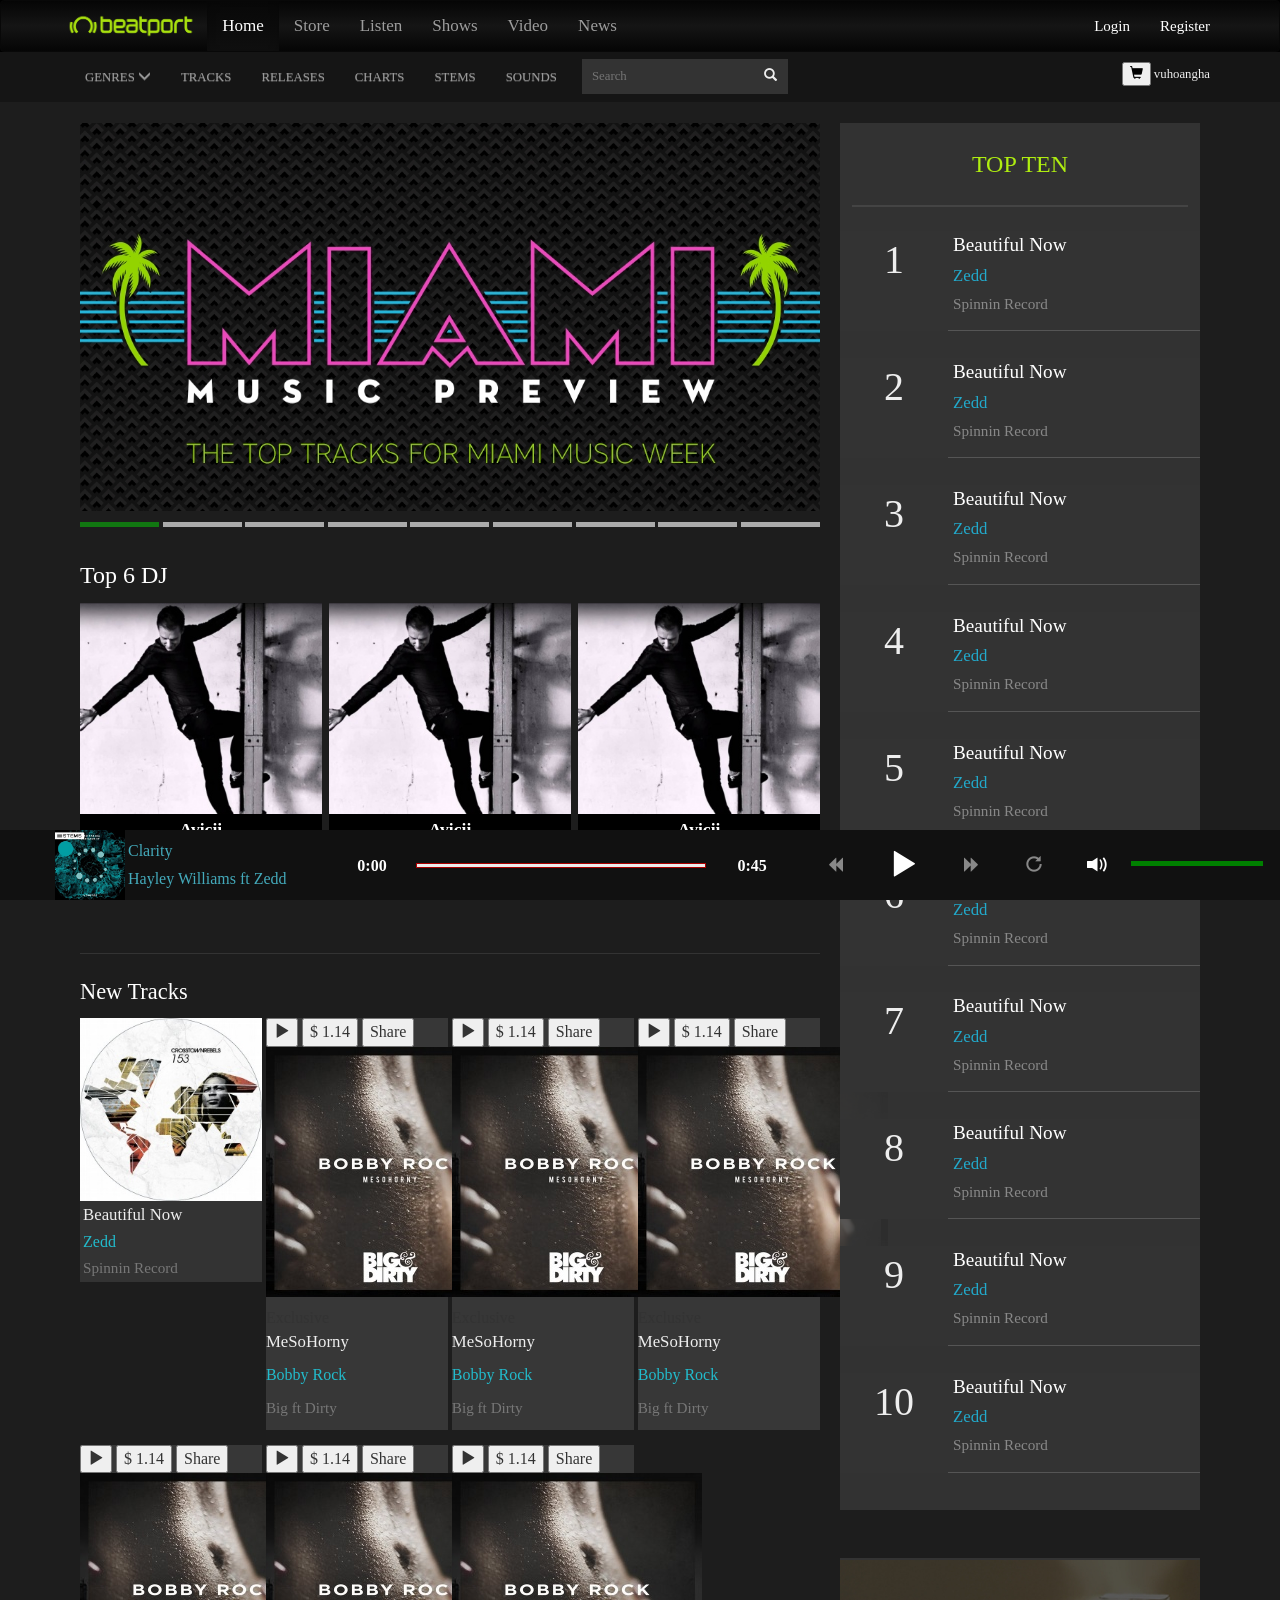
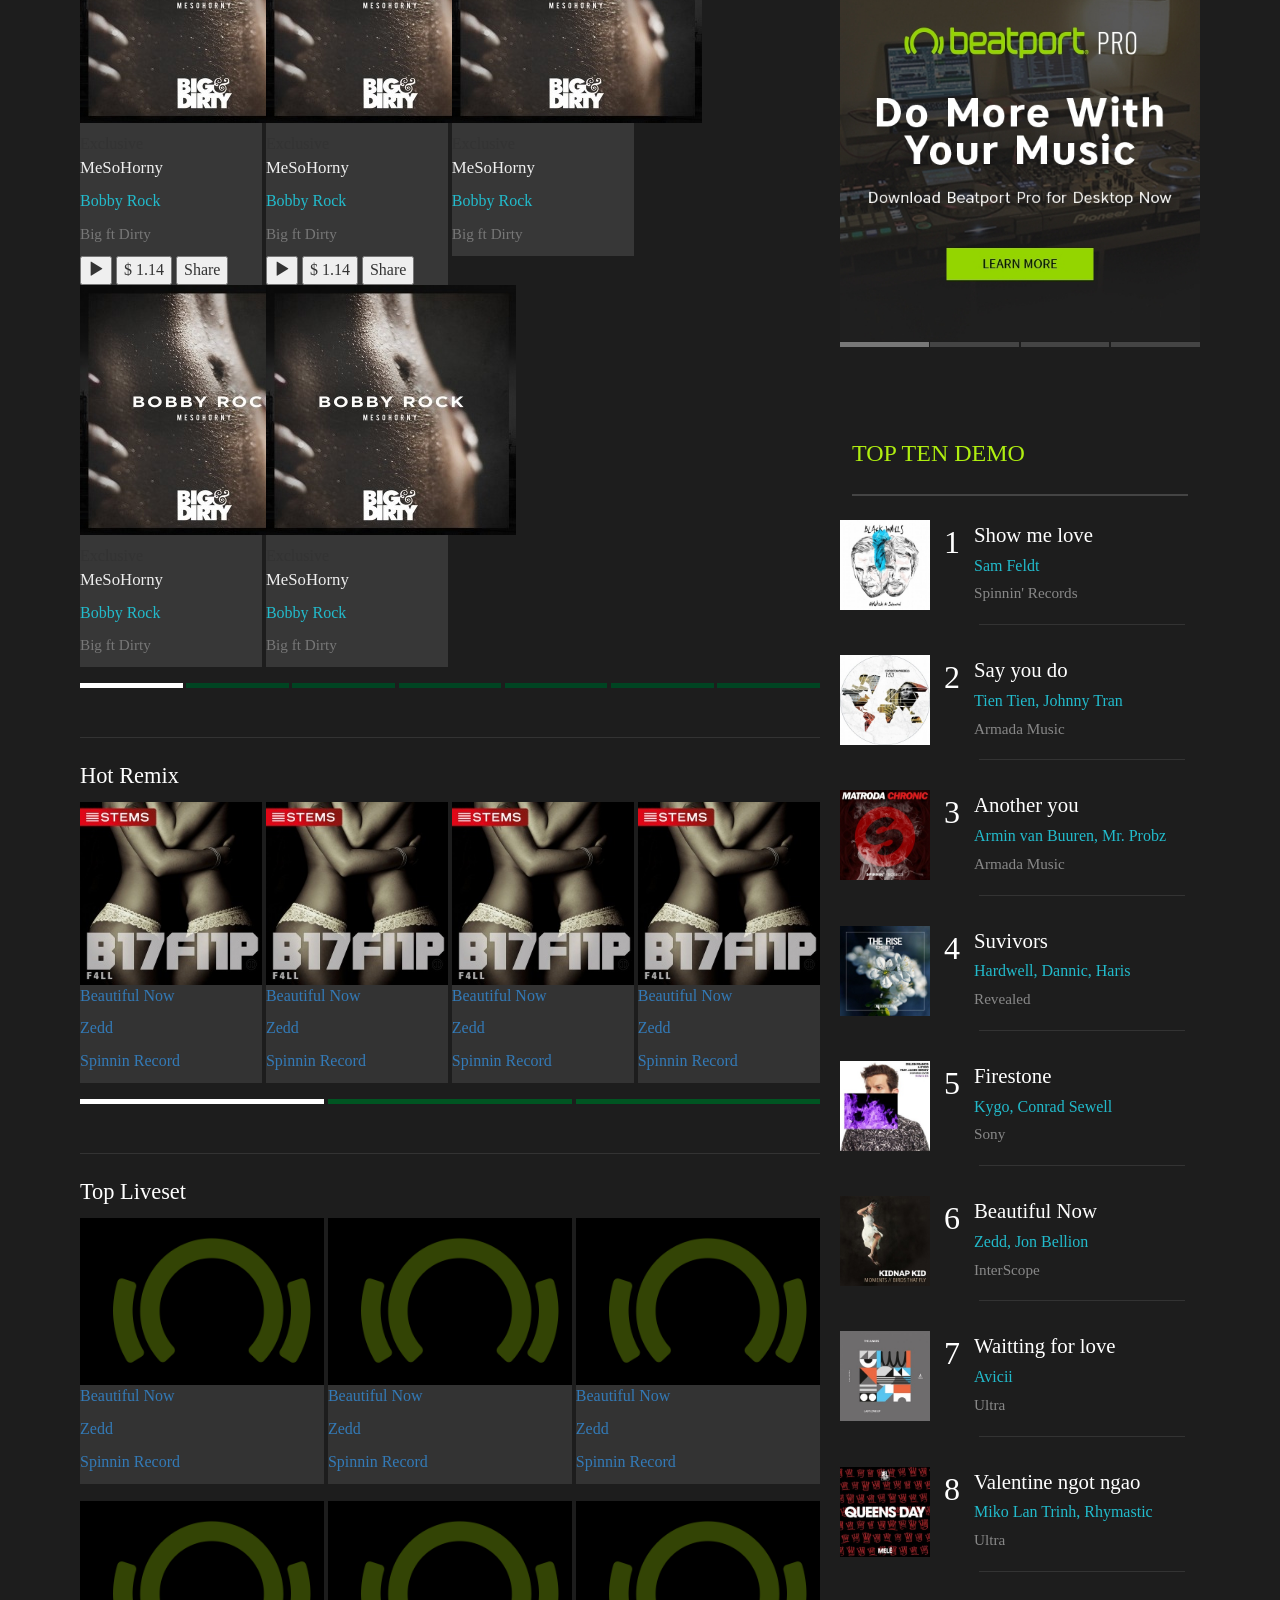
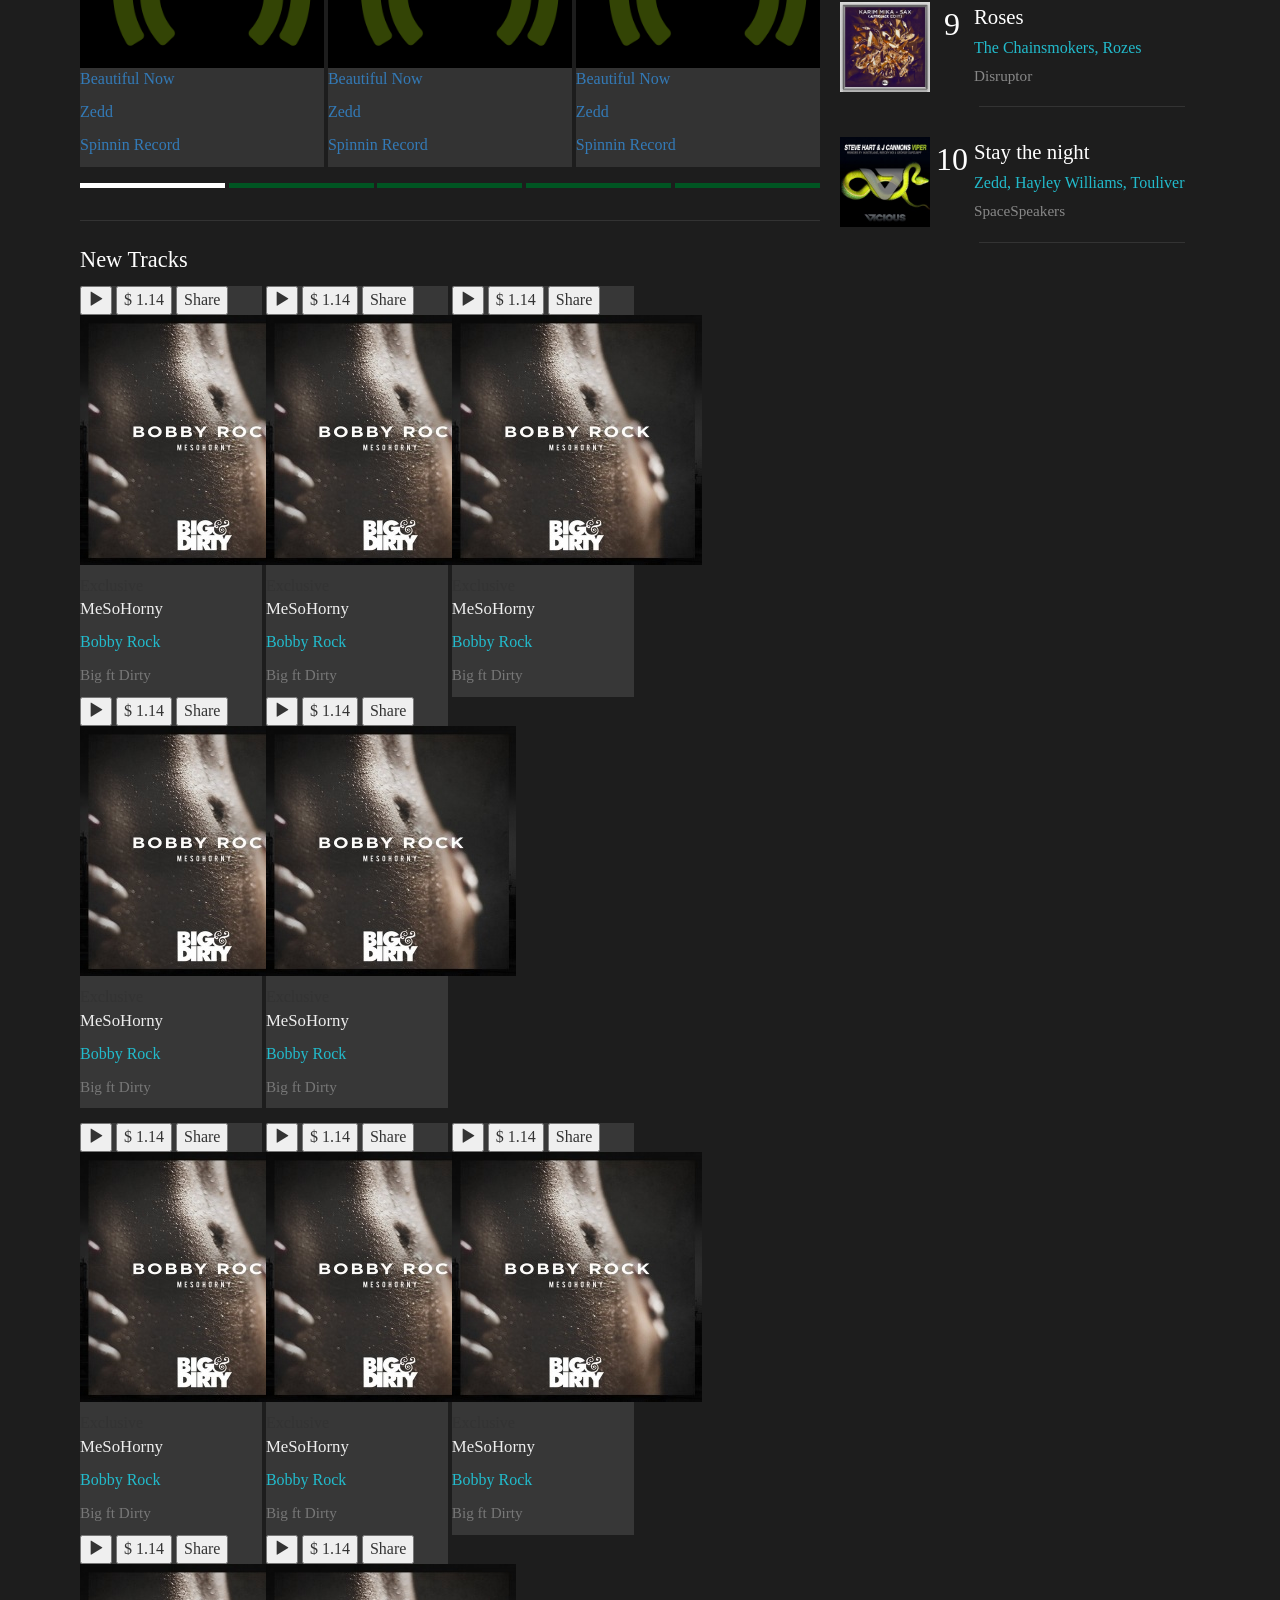
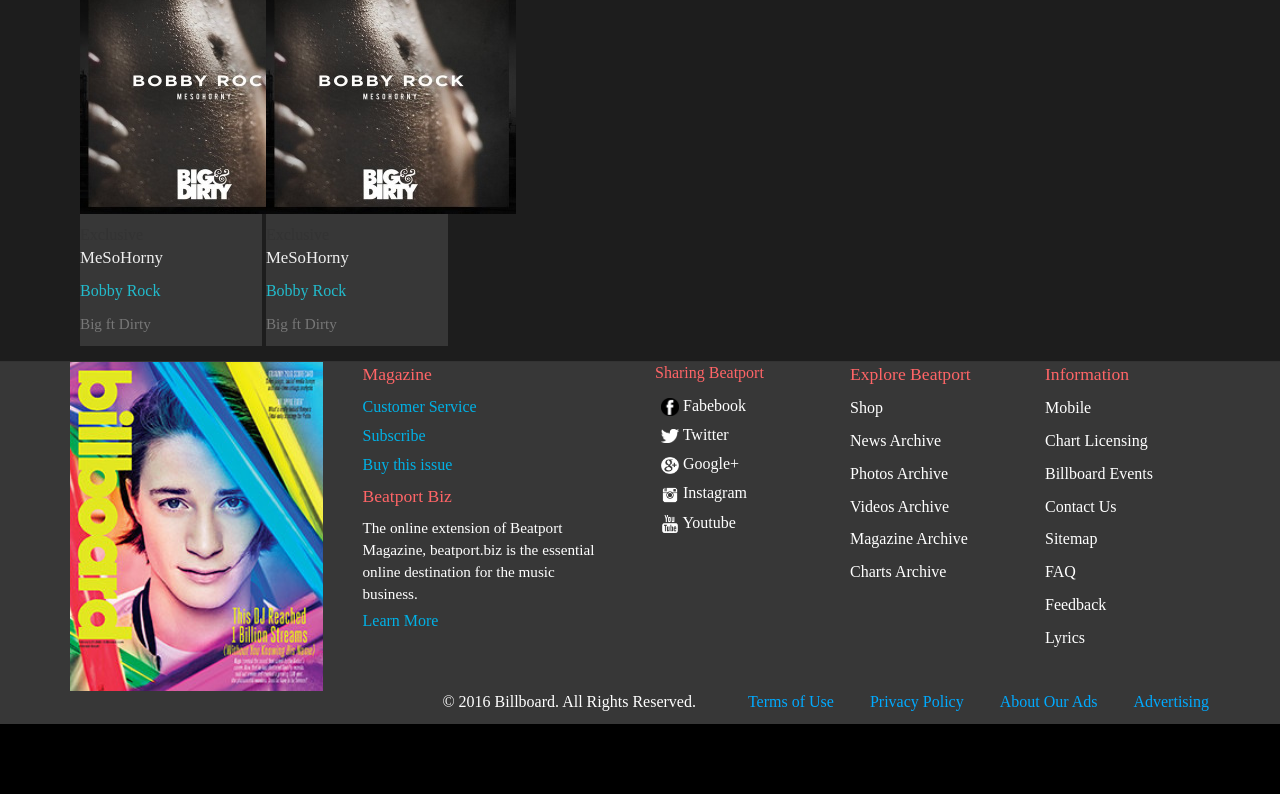
==== commit f2067d07: "full code 14/3" ====
--- a/index.html
+++ b/index.html
@@ -7,7 +7,8 @@
     <link rel="stylesheet" href="./css/bootstrap.min.css">
     <link rel="stylesheet" href="./css/bootstrap-theme.min.css">
     <link rel="stylesheet" href="https://maxcdn.bootstrapcdn.com/font-awesome/4.5.0/css/font-awesome.min.css">
-    <link rel="stylesheet" href="./css/style.css">
+    <link rel="stylesheet" href="./css1/style-layout.css">
+    <link rel="stylesheet" href="./css1/style-index.css">
     <title>Music</title>
 </head>
 
@@ -183,141 +184,205 @@
                 <div class="col-sm-12">
                     <div class="col-sm-8">
                         <div class="slider">
-                            <a href="#">
-                                <img stt="0" src="./img/slider/1.jpg" alt="" class="slider-img slider-img-active"></a>
-                            <a href="#">
-                                <img stt="1" src="./img/slider/2.jpg" alt="" class="slider-img"></a>
-                            <a href="#">
-                                <img stt="2" src="./img/slider/3.jpg" alt="" class="slider-img"></a>
-                            <a href="#">
-                                <img stt="3" src="./img/slider/4.jpg" alt="" class="slider-img"></a>
-                            <a href="#">
-                                <img stt="4" src="./img/slider/5.jpg" alt="" class="slider-img"></a>
-                            <a href="#">
-                                <img stt="5" src="./img/slider/6.jpg" alt="" class="slider-img"></a>
-                            <a href="#">
-                                <img stt="6" src="./img/slider/7.jpg" alt="" class="slider-img"></a>
-                            <a href="#">
-                                <img stt="7" src="./img/slider/8.jpg" alt="" class="slider-img"></a>
-                            <a href="#">
-                                <img stt="8" src="./img/slider/9.jpg" alt="" class="slider-img"></a>
-                            <ul class="slider-ul">
-                                <li stt="0" class="slider-li slider-li-active"></li>
-                                <li stt="1" class="slider-li"></li>
-                                <li stt="2" class="slider-li"></li>
-                                <li stt="3" class="slider-li"></li>
-                                <li stt="4" class="slider-li"></li>
-                                <li stt="5" class="slider-li"></li>
-                                <li stt="6" class="slider-li"></li>
-                                <li stt="7" class="slider-li"></li>
-                                <li stt="8" class="slider-li"></li>
-                            </ul>
+
+                            <div stt="0" class="slider-img">
+                                <img src="./img/slider/1.jpg" alt="">
+                            </div>
+                            <div stt="1" class="slider-img">
+                                <img src="./img/slider/2.jpg" alt="">
+                            </div>
+                            <div stt="2" class="slider-img">
+                                <img src="./img/slider/3.jpg" alt="">
+                            </div>
+                            <div stt="3" class="slider-img">
+                                <img src="./img/slider/4.jpg" alt="">
+                            </div>
+                            <div stt="4" class="slider-img">
+                                <img src="./img/slider/5.jpg" alt="">
+                            </div>
+                            <div stt="5" class="slider-img">
+                                <img src="./img/slider/6.jpg" alt="">
+                            </div>
+                            <div stt="6" class="slider-img">
+                                <img src="./img/slider/7.jpg" alt="">
+                            </div>
+                            <div stt="7" class="slider-img">
+                                <img src="./img/slider/8.jpg" alt="">
+                            </div>
+                            <div stt="8" class="slider-img">
+                                <img src="./img/slider/9.jpg" alt="">
+                            </div>
+
+                            <div class="slider-control">
+                                <div stt="0" class="slider-button-active slider-button slider-9-button"></div>
+                                <div stt="1" class="slider-9-button slider-button"></div>
+                                <div stt="2" class="slider-9-button slider-button"></div>
+                                <div stt="3" class="slider-9-button slider-button"></div>
+                                <div stt="4" class="slider-9-button slider-button"></div>
+                                <div stt="5" class="slider-9-button slider-button"></div>
+                                <div stt="6" class="slider-9-button slider-button"></div>
+                                <div stt="7" class="slider-9-button slider-button"></div>
+                                <div stt="8" class="slider-9-button slider-button"></div>
+                            </div>
                         </div>
                         <div class="top-6-dj">
                             <p class="top-6-dj-title">Top 6 DJ</p>
                             <div class="top-6-dj-content">
-                                <div stt="0" class="top-6-dj-content-1 top-6-dj-content-div">
-                                    <ul>
-                                        <li>
-                                            <div class="string-in-img">
-                                                <img src="./img/top-6-dj/matador.jpg" alt="">
-                                                <div class="string-in-img-control">
-                                                    <span>Follow</span>
-                                                    <button class="string-in-img-fb">
-                                                        <i class="fa fa-facebook"></i>
-                                                    </button>
-                                                    <button class="string-in-img-tw"><i class="fa fa-twitter"></i></button>
-                                                </div>
-                                                <div class="string-in-img-name">
-                                                    <a href="#" id="string-name-right">Avicii</a>
-                                                </div>
-                                            </div>
-                                        </li>
-                                        <li>
-                                            <div class="string-in-img">
-                                                <img src="./img/top-6-dj/lucasbacchesti.jpg" alt="">
-                                                <div class="string-in-img-control">
-                                                    <span>Follow</span>
-                                                    <button class="string-in-img-fb">
-                                                        <i class="fa fa-facebook"></i>
-                                                    </button>
-                                                    <button class="string-in-img-tw"><i class="fa fa-twitter"></i></button>
-                                                </div>
-                                                <div class="string-in-img-name">
-                                                    <a href="#" id="string-name-right">Avicii</a>
-                                                </div>
-                                            </div>
-                                        </li>
-                                        <li>
-                                            <div class="string-in-img">
-                                                <img src="./img/top-6-dj/pedestrlan.jpg" alt="">
-                                                <div class="string-in-img-control">
-                                                    <span>Follow</span>
-                                                    <button class="string-in-img-fb">
-                                                        <i class="fa fa-facebook"></i>
-                                                    </button>
-                                                    <button class="string-in-img-tw"><i class="fa fa-twitter"></i></button>
-                                                </div>
-                                                <div class="string-in-img-name">
-                                                    <a href="#" id="string-name-right">Avicii</a>
-                                                </div>
-                                            </div>
-                                        </li>
-                                    </ul>
-                                </div>
-                                <div stt="1" class="top-6-dj-content-2 top-6-dj-content-div">
-                                    <ul>
-                                        <li>
-                                            <div class="string-in-img">
-                                                <img src="./img/top-6-dj/umek.jpg" alt="">
-                                                <div class="string-in-img-control">
-                                                    <span>Follow</span>
-                                                    <button class="string-in-img-fb">
-                                                        <i class="fa fa-facebook"></i>
-                                                    </button>
-                                                    <button class="string-in-img-tw"><i class="fa fa-twitter"></i></button>
-                                                </div>
-                                                <div class="string-in-img-name">
-                                                    <a href="#" id="string-name-right">Avicii</a>
-                                                </div>
-                                            </div>
-                                        </li>
-                                        <li>
-                                            <div class="string-in-img">
-                                                <img src="./img/top-6-dj/sandervandoorn.jpg" alt="">
-                                                <div class="string-in-img-control">
-                                                    <span>Follow</span>
-                                                    <button class="string-in-img-fb">
-                                                        <i class="fa fa-facebook"></i>
-                                                    </button>
-                                                    <button class="string-in-img-tw"><i class="fa fa-twitter"></i></button>
-                                                </div>
-                                                <div class="string-in-img-name">
-                                                    <a href="#" id="string-name-right">Avicii</a>
-                                                </div>
-                                            </div>
-                                        </li>
-                                        <li>
-                                            <div class="string-in-img">
-                                                <img src="./img/top-6-dj/lucasbacchesti.jpg" alt="">
-                                                <div class="string-in-img-control">
-                                                    <span>Follow</span>
-                                                    <button class="string-in-img-fb">
-                                                        <i class="fa fa-facebook"></i>
-                                                    </button>
-                                                    <button class="string-in-img-tw"><i class="fa fa-twitter"></i></button>
-                                                </div>
-                                                <div class="string-in-img-name">
-                                                    <a href="#" id="string-name-right">Avicii</a>
-                                                </div>
-                                            </div>
-                                        </li>
-                                    </ul>
-                                </div>
-                                <div class="top-6-dj-slider">
-                                    <div stt="0" class="top-6-dj-slider-div top-6-dj-slider-div-active"></div>
-                                    <div stt="1" class="top-6-dj-slider-div"></div>
-                                </div>
+                               <div class="slider-na">
+                                    <div stt="0" class="slider-na-img">
+                                        <ul>
+                                            <li>
+                                                <div class="string-in-img">
+                                                    <img src="./img/top-6-dj/arminvanbuuren.jpg" alt="">
+                                                    <div class="string-in-img-control">
+                                                        <span>Follow</span>
+                                                        <button class="string-in-img-fb">
+                                                            <i class="fa fa-facebook"></i>
+                                                        </button>
+                                                        <button class="string-in-img-tw"><i class="fa fa-twitter"></i></button>
+                                                    </div>
+                                                    <div class="string-in-img-name">
+                                                        <a href="#" id="string-name-right">Avicii</a>
+                                                    </div>
+                                                </div>
+                                            </li>
+                                            <li>
+                                                <div class="string-in-img">
+                                                    <img src="./img/top-6-dj/arminvanbuuren.jpg" alt="">
+                                                    <div class="string-in-img-control">
+                                                        <span>Follow</span>
+                                                        <button class="string-in-img-fb">
+                                                            <i class="fa fa-facebook"></i>
+                                                        </button>
+                                                        <button class="string-in-img-tw"><i class="fa fa-twitter"></i></button>
+                                                    </div>
+                                                    <div class="string-in-img-name">
+                                                        <a href="#" id="string-name-right">Avicii</a>
+                                                    </div>
+                                                </div>
+                                            </li>
+                                            <li>
+                                                <div class="string-in-img">
+                                                    <img src="./img/top-6-dj/arminvanbuuren.jpg" alt="">
+                                                    <div class="string-in-img-control">
+                                                        <span>Follow</span>
+                                                        <button class="string-in-img-fb">
+                                                            <i class="fa fa-facebook"></i>
+                                                        </button>
+                                                        <button class="string-in-img-tw"><i class="fa fa-twitter"></i></button>
+                                                    </div>
+                                                    <div class="string-in-img-name">
+                                                        <a href="#" id="string-name-right">Avicii</a>
+                                                    </div>
+                                                </div>
+                                            </li>
+                                        </ul>
+                                    </div>
+                                    <div stt="1" class="slider-na-img">
+                                        <ul>
+                                            <li>
+                                                <div class="string-in-img">
+                                                    <img src="./img/top-6-dj/arminvanbuuren.jpg" alt="">
+                                                    <div class="string-in-img-control">
+                                                        <span>Follow</span>
+                                                        <button class="string-in-img-fb">
+                                                            <i class="fa fa-facebook"></i>
+                                                        </button>
+                                                        <button class="string-in-img-tw"><i class="fa fa-twitter"></i></button>
+                                                    </div>
+                                                    <div class="string-in-img-name">
+                                                        <a href="#" id="string-name-right">Avicii</a>
+                                                    </div>
+                                                </div>
+                                            </li>
+                                            <li>
+                                                <div class="string-in-img">
+                                                    <img src="./img/top-6-dj/arminvanbuuren.jpg" alt="">
+                                                    <div class="string-in-img-control">
+                                                        <span>Follow</span>
+                                                        <button class="string-in-img-fb">
+                                                            <i class="fa fa-facebook"></i>
+                                                        </button>
+                                                        <button class="string-in-img-tw"><i class="fa fa-twitter"></i></button>
+                                                    </div>
+                                                    <div class="string-in-img-name">
+                                                        <a href="#" id="string-name-right">Avicii</a>
+                                                    </div>
+                                                </div>
+                                            </li>
+                                            <li>
+                                                <div class="string-in-img">
+                                                    <img src="./img/top-6-dj/arminvanbuuren.jpg" alt="">
+                                                    <div class="string-in-img-control">
+                                                        <span>Follow</span>
+                                                        <button class="string-in-img-fb">
+                                                            <i class="fa fa-facebook"></i>
+                                                        </button>
+                                                        <button class="string-in-img-tw"><i class="fa fa-twitter"></i></button>
+                                                    </div>
+                                                    <div class="string-in-img-name">
+                                                        <a href="#" id="string-name-right">Avicii</a>
+                                                    </div>
+                                                </div>
+                                            </li>
+                                        </ul>
+                                    </div>
+                                    <div stt="2" class="slider-na-img">
+                                        <ul>
+                                            <li>
+                                                <div class="string-in-img">
+                                                    <img src="./img/top-6-dj/arminvanbuuren.jpg" alt="">
+                                                    <div class="string-in-img-control">
+                                                        <span>Follow</span>
+                                                        <button class="string-in-img-fb">
+                                                            <i class="fa fa-facebook"></i>
+                                                        </button>
+                                                        <button class="string-in-img-tw"><i class="fa fa-twitter"></i></button>
+                                                    </div>
+                                                    <div class="string-in-img-name">
+                                                        <a href="#" id="string-name-right">Avicii</a>
+                                                    </div>
+                                                </div>
+                                            </li>
+                                            <li>
+                                                <div class="string-in-img">
+                                                    <img src="./img/top-6-dj/arminvanbuuren.jpg" alt="">
+                                                    <div class="string-in-img-control">
+                                                        <span>Follow</span>
+                                                        <button class="string-in-img-fb">
+                                                            <i class="fa fa-facebook"></i>
+                                                        </button>
+                                                        <button class="string-in-img-tw"><i class="fa fa-twitter"></i></button>
+                                                    </div>
+                                                    <div class="string-in-img-name">
+                                                        <a href="#" id="string-name-right">Avicii</a>
+                                                    </div>
+                                                </div>
+                                            </li>
+                                            <li>
+                                                <div class="string-in-img">
+                                                    <img src="./img/top-6-dj/arminvanbuuren.jpg" alt="">
+                                                    <div class="string-in-img-control">
+                                                        <span>Follow</span>
+                                                        <button class="string-in-img-fb">
+                                                            <i class="fa fa-facebook"></i>
+                                                        </button>
+                                                        <button class="string-in-img-tw"><i class="fa fa-twitter"></i></button>
+                                                    </div>
+                                                    <div class="string-in-img-name">
+                                                        <a href="#" id="string-name-right">Avicii</a>
+                                                    </div>
+                                                </div>
+                                            </li>
+                                        </ul>
+                                    </div>
+                                    
+                                    <div class="slider-na-control">
+                                            <div stt="0" class="slider-na-button-active slider-na-button slider-3-na-button"></div>
+                                            <div stt="1" class="slider-na-button slider-3-na-button"></div>
+                                            <div stt="2" class="slider-na-button slider-3-na-button"></div>
+                                    </div>
+                               </div>
                             </div>
                         </div>
                         <div class="new-tracks">
@@ -325,6 +390,24 @@
                             <div stt="0" class="new-track-div new-track-div-active">
                                 <ul class="new-track-div-ul">
                                     <li>
+                                        <div class="song-vertical">
+                                            <div class="song-vertical-top">
+                                                <img src="./img/new-tracks/anyimujeromesydenham.jpg" alt="">
+                                                <div class="song-vertical-top-control">
+                                                    <button class="song-vertical-play"><i class="fa fa-play"></i></button>
+                                                    <button class="song-vertical-buy">$2.8</button>
+                                                    <button class="song-vertical-share"><i class="fa fa-facebook"></i>Share</button>
+                                                </div>
+                                                <p></p>
+                                            </div>
+                                            <div class="song-vertical-bottom">
+                                                <p class="wrap-name-level"><a class="name-level-1" href="#">Beautiful Now</a></p>
+                                                <p class="wrap-name-level"><a class="name-level-2" href="#">Zedd</a></p>
+                                                <p class="wrap-name-level"><a class="name-level-3" href="#">Spinnin Record</a></p>
+                                            </div>
+                                        </div>
+                                    </li>
+                                    <li>
                                         <div class="show-button-buy">
                                             <div class="show-button-buy-control">
                                                 <div>
@@ -336,9 +419,9 @@
                                                 <p></p>
                                                 <span class="show-button-buy-info">Exclusive</span>
                                             </div>
-                                            <a href="#" class="show-button-buy-name">MeSoHorny</a>
-                                            <a href="#" class="show-button-buy-artist">Bobby Rock</a>
-                                            <a href="#" class="show-button-buy-label">Big ft Dirty</a>
+                                            <p class="show-button-buy-name"><a href="#" class="name-level-1">MeSoHorny</a></p>
+                                            <p class="show-button-buy-artist"><a href="#" class="name-level-2">Bobby Rock</a></p>
+                                            <p class="show-button-buy-label"><a href="#" class="name-level-3">Big ft Dirty</a></p>
                                         </div>
                                     </li>
                                     <li>
@@ -353,9 +436,9 @@
                                                 <p></p>
                                                 <span class="show-button-buy-info">Exclusive</span>
                                             </div>
-                                            <a href="#" class="show-button-buy-name">MeSoHorny</a>
-                                            <a href="#" class="show-button-buy-artist">Bobby Rock</a>
-                                            <a href="#" class="show-button-buy-label">Big ft Dirty</a>
+                                            <p class="show-button-buy-name"><a href="#" class="name-level-1">MeSoHorny</a></p>
+                                            <p class="show-button-buy-artist"><a href="#" class="name-level-2">Bobby Rock</a></p>
+                                            <p class="show-button-buy-label"><a href="#" class="name-level-3">Big ft Dirty</a></p>
                                         </div>
                                     </li>
                                     <li>
@@ -370,43 +453,9 @@
                                                 <p></p>
                                                 <span class="show-button-buy-info">Exclusive</span>
                                             </div>
-                                            <a href="#" class="show-button-buy-name">MeSoHorny</a>
-                                            <a href="#" class="show-button-buy-artist">Bobby Rock</a>
-                                            <a href="#" class="show-button-buy-label">Big ft Dirty</a>
-                                        </div>
-                                    </li>
-                                    <li>
-                                        <div class="show-button-buy">
-                                            <div class="show-button-buy-control">
-                                                <div>
-                                                    <button class="show-button-buy-play"><i class="glyphicon glyphicon-play"></i></button>
-                                                    <button class="show-button-buy-cost">$ 1.14</button>
-                                                    <button class="show-button-share">Share</button>
-                                                </div>
-                                                <img src="./img/new-tracks/mesohorny-bobbyrock.jpg" alt="">
-                                                <p></p>
-                                                <span class="show-button-buy-info">Exclusive</span>
-                                            </div>
-                                            <a href="#" class="show-button-buy-name">MeSoHorny</a>
-                                            <a href="#" class="show-button-buy-artist">Bobby Rock</a>
-                                            <a href="#" class="show-button-buy-label">Big ft Dirty</a>
-                                        </div>
-                                    </li>
-                                    <li>
-                                        <div class="show-button-buy">
-                                            <div class="show-button-buy-control">
-                                                <div>
-                                                    <button class="show-button-buy-play"><i class="glyphicon glyphicon-play"></i></button>
-                                                    <button class="show-button-buy-cost">$ 1.14</button>
-                                                    <button class="show-button-share">Share</button>
-                                                </div>
-                                                <img src="./img/new-tracks/mesohorny-bobbyrock.jpg" alt="">
-                                                <p></p>
-                                                <span class="show-button-buy-info">Exclusive</span>
-                                            </div>
-                                            <a href="#" class="show-button-buy-name">MeSoHorny</a>
-                                            <a href="#" class="show-button-buy-artist">Bobby Rock</a>
-                                            <a href="#" class="show-button-buy-label">Big ft Dirty</a>
+                                            <p class="show-button-buy-name"><a href="#" class="name-level-1">MeSoHorny</a></p>
+                                            <p class="show-button-buy-artist"><a href="#" class="name-level-2">Bobby Rock</a></p>
+                                            <p class="show-button-buy-label"><a href="#" class="name-level-3">Big ft Dirty</a></p>
                                         </div>
                                     </li>
                                 </ul>
@@ -423,9 +472,9 @@
                                                 <p></p>
                                                 <span class="show-button-buy-info">Exclusive</span>
                                             </div>
-                                            <a href="#" class="show-button-buy-name">MeSoHorny</a>
-                                            <a href="#" class="show-button-buy-artist">Bobby Rock</a>
-                                            <a href="#" class="show-button-buy-label">Big ft Dirty</a>
+                                            <p class="show-button-buy-name"><a href="#" class="name-level-1">MeSoHorny</a></p>
+                                            <p class="show-button-buy-artist"><a href="#" class="name-level-2">Bobby Rock</a></p>
+                                            <p class="show-button-buy-label"><a href="#" class="name-level-3">Big ft Dirty</a></p>
                                         </div>
                                     </li>
                                     <li>
@@ -440,9 +489,9 @@
                                                 <p></p>
                                                 <span class="show-button-buy-info">Exclusive</span>
                                             </div>
-                                            <a href="#" class="show-button-buy-name">MeSoHorny</a>
-                                            <a href="#" class="show-button-buy-artist">Bobby Rock</a>
-                                            <a href="#" class="show-button-buy-label">Big ft Dirty</a>
+                                            <p class="show-button-buy-name"><a href="#" class="name-level-1">MeSoHorny</a></p>
+                                            <p class="show-button-buy-artist"><a href="#" class="name-level-2">Bobby Rock</a></p>
+                                            <p class="show-button-buy-label"><a href="#" class="name-level-3">Big ft Dirty</a></p>
                                         </div>
                                     </li>
                                     <li>
@@ -457,9 +506,9 @@
                                                 <p></p>
                                                 <span class="show-button-buy-info">Exclusive</span>
                                             </div>
-                                            <a href="#" class="show-button-buy-name">MeSoHorny</a>
-                                            <a href="#" class="show-button-buy-artist">Bobby Rock</a>
-                                            <a href="#" class="show-button-buy-label">Big ft Dirty</a>
+                                            <p class="show-button-buy-name"><a href="#" class="name-level-1">MeSoHorny</a></p>
+                                            <p class="show-button-buy-artist"><a href="#" class="name-level-2">Bobby Rock</a></p>
+                                            <p class="show-button-buy-label"><a href="#" class="name-level-3">Big ft Dirty</a></p>
                                         </div>
                                     </li>
                                     <li>
@@ -474,9 +523,9 @@
                                                 <p></p>
                                                 <span class="show-button-buy-info">Exclusive</span>
                                             </div>
-                                            <a href="#" class="show-button-buy-name">MeSoHorny</a>
-                                            <a href="#" class="show-button-buy-artist">Bobby Rock</a>
-                                            <a href="#" class="show-button-buy-label">Big ft Dirty</a>
+                                            <p class="show-button-buy-name"><a href="#" class="name-level-1">MeSoHorny</a></p>
+                                            <p class="show-button-buy-artist"><a href="#" class="name-level-2">Bobby Rock</a></p>
+                                            <p class="show-button-buy-label"><a href="#" class="name-level-3">Big ft Dirty</a></p>
                                         </div>
                                     </li>
                                     <li>
@@ -491,9 +540,9 @@
                                                 <p></p>
                                                 <span class="show-button-buy-info">Exclusive</span>
                                             </div>
-                                            <a href="#" class="show-button-buy-name">MeSoHorny</a>
-                                            <a href="#" class="show-button-buy-artist">Bobby Rock</a>
-                                            <a href="#" class="show-button-buy-label">Big ft Dirty</a>
+                                            <p class="show-button-buy-name"><a href="#" class="name-level-1">MeSoHorny</a></p>
+                                            <p class="show-button-buy-artist"><a href="#" class="name-level-2">Bobby Rock</a></p>
+                                            <p class="show-button-buy-label"><a href="#" class="name-level-3">Big ft Dirty</a></p>
                                         </div>
                                     </li>
                                 </ul>
@@ -510,69 +559,69 @@
                                                 <img src="./img/new-tracks/mesohorny-bobbyrock.jpg" alt="">
                                                 <p></p>
                                             </div>
-                                            <a href="#" class="show-button-buy-name">MeSoHorny</a>
-                                            <a href="#" class="show-button-buy-artist">Bobby Rock</a>
-                                            <a href="#" class="show-button-buy-label">Big ft Dirty</a>
-                                        </div>
-                                    </li>
-                                    <li>
-                                        <div class="show-button-buy">
-                                            <div class="show-button-buy-control">
-                                                <div>
-                                                    <button class="show-button-buy-play"><i class="glyphicon glyphicon-play"></i></button>
-                                                    <button class="show-button-buy-cost">$ 1.14</button>
-                                                </div>
-                                                <img src="./img/new-tracks/mesohorny-bobbyrock.jpg" alt="">
-                                                <p></p>
-                                            </div>
-                                            <a href="#" class="show-button-buy-name">MeSoHorny</a>
-                                            <a href="#" class="show-button-buy-artist">Bobby Rock</a>
-                                            <a href="#" class="show-button-buy-label">Big ft Dirty</a>
-                                        </div>
-                                    </li>
-                                    <li>
-                                        <div class="show-button-buy">
-                                            <div class="show-button-buy-control">
-                                                <div>
-                                                    <button class="show-button-buy-play"><i class="glyphicon glyphicon-play"></i></button>
-                                                    <button class="show-button-buy-cost">$ 1.14</button>
-                                                </div>
-                                                <img src="./img/new-tracks/mesohorny-bobbyrock.jpg" alt="">
-                                                <p></p>
-                                            </div>
-                                            <a href="#" class="show-button-buy-name">MeSoHorny</a>
-                                            <a href="#" class="show-button-buy-artist">Bobby Rock</a>
-                                            <a href="#" class="show-button-buy-label">Big ft Dirty</a>
-                                        </div>
-                                    </li>
-                                    <li>
-                                        <div class="show-button-buy">
-                                            <div class="show-button-buy-control">
-                                                <div>
-                                                    <button class="show-button-buy-play"><i class="glyphicon glyphicon-play"></i></button>
-                                                    <button class="show-button-buy-cost">$ 1.14</button>
-                                                </div>
-                                                <img src="./img/new-tracks/mesohorny-bobbyrock.jpg" alt="">
-                                                <p></p>
-                                            </div>
-                                            <a href="#" class="show-button-buy-name">MeSoHorny</a>
-                                            <a href="#" class="show-button-buy-artist">Bobby Rock</a>
-                                            <a href="#" class="show-button-buy-label">Big ft Dirty</a>
-                                        </div>
-                                    </li>
-                                    <li>
-                                        <div class="show-button-buy">
-                                            <div class="show-button-buy-control">
-                                                <div>
-                                                    <button class="show-button-buy-play"><i class="glyphicon glyphicon-play"></i></button>
-                                                    <button class="show-button-buy-cost">$ 1.14</button>
-                                                </div>
-                                                <img src="./img/new-tracks/mesohorny-bobbyrock.jpg" alt="">
-                                                <p></p>
-                                            </div>
-                                            <a href="#" class="show-button-buy-name">MeSoHorny</a>
-                                            <a href="#" class="show-button-buy-artist">Bobby Rock</a>
-                                            <a href="#" class="show-button-buy-label">Big ft Dirty</a>
+                                            <p class="show-button-buy-name"><a href="#" class="name-level-1">MeSoHorny</a></p>
+                                            <p class="show-button-buy-artist"><a href="#" class="name-level-2">Bobby Rock</a></p>
+                                            <p class="show-button-buy-label"><a href="#" class="name-level-3">Big ft Dirty</a></p>
+                                        </div>
+                                    </li>
+                                    <li>
+                                        <div class="show-button-buy">
+                                            <div class="show-button-buy-control">
+                                                <div>
+                                                    <button class="show-button-buy-play"><i class="glyphicon glyphicon-play"></i></button>
+                                                    <button class="show-button-buy-cost">$ 1.14</button>
+                                                </div>
+                                                <img src="./img/new-tracks/mesohorny-bobbyrock.jpg" alt="">
+                                                <p></p>
+                                            </div>
+                                            <p class="show-button-buy-name"><a href="#" class="name-level-1">MeSoHorny</a></p>
+                                            <p class="show-button-buy-artist"><a href="#" class="name-level-2">Bobby Rock</a></p>
+                                            <p class="show-button-buy-label"><a href="#" class="name-level-3">Big ft Dirty</a></p>
+                                        </div>
+                                    </li>
+                                    <li>
+                                        <div class="show-button-buy">
+                                            <div class="show-button-buy-control">
+                                                <div>
+                                                    <button class="show-button-buy-play"><i class="glyphicon glyphicon-play"></i></button>
+                                                    <button class="show-button-buy-cost">$ 1.14</button>
+                                                </div>
+                                                <img src="./img/new-tracks/mesohorny-bobbyrock.jpg" alt="">
+                                                <p></p>
+                                            </div>
+                                            <p class="show-button-buy-name"><a href="#" class="name-level-1">MeSoHorny</a></p>
+                                            <p class="show-button-buy-artist"><a href="#" class="name-level-2">Bobby Rock</a></p>
+                                            <p class="show-button-buy-label"><a href="#" class="name-level-3">Big ft Dirty</a></p>
+                                        </div>
+                                    </li>
+                                    <li>
+                                        <div class="show-button-buy">
+                                            <div class="show-button-buy-control">
+                                                <div>
+                                                    <button class="show-button-buy-play"><i class="glyphicon glyphicon-play"></i></button>
+                                                    <button class="show-button-buy-cost">$ 1.14</button>
+                                                </div>
+                                                <img src="./img/new-tracks/mesohorny-bobbyrock.jpg" alt="">
+                                                <p></p>
+                                            </div>
+                                            <p class="show-button-buy-name"><a href="#" class="name-level-1">MeSoHorny</a></p>
+                                            <p class="show-button-buy-artist"><a href="#" class="name-level-2">Bobby Rock</a></p>
+                                            <p class="show-button-buy-label"><a href="#" class="name-level-3">Big ft Dirty</a></p>
+                                        </div>
+                                    </li>
+                                    <li>
+                                        <div class="show-button-buy">
+                                            <div class="show-button-buy-control">
+                                                <div>
+                                                    <button class="show-button-buy-play"><i class="glyphicon glyphicon-play"></i></button>
+                                                    <button class="show-button-buy-cost">$ 1.14</button>
+                                                </div>
+                                                <img src="./img/new-tracks/mesohorny-bobbyrock.jpg" alt="">
+                                                <p></p>
+                                            </div>
+                                            <p class="show-button-buy-name"><a href="#" class="name-level-1">MeSoHorny</a></p>
+                                            <p class="show-button-buy-artist"><a href="#" class="name-level-2">Bobby Rock</a></p>
+                                            <p class="show-button-buy-label"><a href="#" class="name-level-3">Big ft Dirty</a></p>
                                         </div>
                                     </li>
                                 </ul>
@@ -587,69 +636,69 @@
                                                 <img src="./img/new-tracks/mesohorny-bobbyrock.jpg" alt="">
                                                 <p></p>
                                             </div>
-                                            <a href="#" class="show-button-buy-name">MeSoHorny</a>
-                                            <a href="#" class="show-button-buy-artist">Bobby Rock</a>
-                                            <a href="#" class="show-button-buy-label">Big ft Dirty</a>
-                                        </div>
-                                    </li>
-                                    <li>
-                                        <div class="show-button-buy">
-                                            <div class="show-button-buy-control">
-                                                <div>
-                                                    <button class="show-button-buy-play"><i class="glyphicon glyphicon-play"></i></button>
-                                                    <button class="show-button-buy-cost">$ 1.14</button>
-                                                </div>
-                                                <img src="./img/new-tracks/mesohorny-bobbyrock.jpg" alt="">
-                                                <p></p>
-                                            </div>
-                                            <a href="#" class="show-button-buy-name">MeSoHorny</a>
-                                            <a href="#" class="show-button-buy-artist">Bobby Rock</a>
-                                            <a href="#" class="show-button-buy-label">Big ft Dirty</a>
-                                        </div>
-                                    </li>
-                                    <li>
-                                        <div class="show-button-buy">
-                                            <div class="show-button-buy-control">
-                                                <div>
-                                                    <button class="show-button-buy-play"><i class="glyphicon glyphicon-play"></i></button>
-                                                    <button class="show-button-buy-cost">$ 1.14</button>
-                                                </div>
-                                                <img src="./img/new-tracks/mesohorny-bobbyrock.jpg" alt="">
-                                                <p></p>
-                                            </div>
-                                            <a href="#" class="show-button-buy-name">MeSoHorny</a>
-                                            <a href="#" class="show-button-buy-artist">Bobby Rock</a>
-                                            <a href="#" class="show-button-buy-label">Big ft Dirty</a>
-                                        </div>
-                                    </li>
-                                    <li>
-                                        <div class="show-button-buy">
-                                            <div class="show-button-buy-control">
-                                                <div>
-                                                    <button class="show-button-buy-play"><i class="glyphicon glyphicon-play"></i></button>
-                                                    <button class="show-button-buy-cost">$ 1.14</button>
-                                                </div>
-                                                <img src="./img/new-tracks/mesohorny-bobbyrock.jpg" alt="">
-                                                <p></p>
-                                            </div>
-                                            <a href="#" class="show-button-buy-name">MeSoHorny</a>
-                                            <a href="#" class="show-button-buy-artist">Bobby Rock</a>
-                                            <a href="#" class="show-button-buy-label">Big ft Dirty</a>
-                                        </div>
-                                    </li>
-                                    <li>
-                                        <div class="show-button-buy">
-                                            <div class="show-button-buy-control">
-                                                <div>
-                                                    <button class="show-button-buy-play"><i class="glyphicon glyphicon-play"></i></button>
-                                                    <button class="show-button-buy-cost">$ 1.14</button>
-                                                </div>
-                                                <img src="./img/new-tracks/mesohorny-bobbyrock.jpg" alt="">
-                                                <p></p>
-                                            </div>
-                                            <a href="#" class="show-button-buy-name">MeSoHorny</a>
-                                            <a href="#" class="show-button-buy-artist">Bobby Rock</a>
-                                            <a href="#" class="show-button-buy-label">Big ft Dirty</a>
+                                            <p class="show-button-buy-name"><a href="#" class="name-level-1">MeSoHorny</a></p>
+                                            <p class="show-button-buy-artist"><a href="#" class="name-level-2">Bobby Rock</a></p>
+                                            <p class="show-button-buy-label"><a href="#" class="name-level-3">Big ft Dirty</a></p>
+                                        </div>
+                                    </li>
+                                    <li>
+                                        <div class="show-button-buy">
+                                            <div class="show-button-buy-control">
+                                                <div>
+                                                    <button class="show-button-buy-play"><i class="glyphicon glyphicon-play"></i></button>
+                                                    <button class="show-button-buy-cost">$ 1.14</button>
+                                                </div>
+                                                <img src="./img/new-tracks/mesohorny-bobbyrock.jpg" alt="">
+                                                <p></p>
+                                            </div>
+                                            <p class="show-button-buy-name"><a href="#" class="name-level-1">MeSoHorny</a></p>
+                                            <p class="show-button-buy-artist"><a href="#" class="name-level-2">Bobby Rock</a></p>
+                                            <p class="show-button-buy-label"><a href="#" class="name-level-3">Big ft Dirty</a></p>
+                                        </div>
+                                    </li>
+                                    <li>
+                                        <div class="show-button-buy">
+                                            <div class="show-button-buy-control">
+                                                <div>
+                                                    <button class="show-button-buy-play"><i class="glyphicon glyphicon-play"></i></button>
+                                                    <button class="show-button-buy-cost">$ 1.14</button>
+                                                </div>
+                                                <img src="./img/new-tracks/mesohorny-bobbyrock.jpg" alt="">
+                                                <p></p>
+                                            </div>
+                                            <p class="show-button-buy-name"><a href="#" class="name-level-1">MeSoHorny</a></p>
+                                            <p class="show-button-buy-artist"><a href="#" class="name-level-2">Bobby Rock</a></p>
+                                            <p class="show-button-buy-label"><a href="#" class="name-level-3">Big ft Dirty</a></p>
+                                        </div>
+                                    </li>
+                                    <li>
+                                        <div class="show-button-buy">
+                                            <div class="show-button-buy-control">
+                                                <div>
+                                                    <button class="show-button-buy-play"><i class="glyphicon glyphicon-play"></i></button>
+                                                    <button class="show-button-buy-cost">$ 1.14</button>
+                                                </div>
+                                                <img src="./img/new-tracks/mesohorny-bobbyrock.jpg" alt="">
+                                                <p></p>
+                                            </div>
+                                            <p class="show-button-buy-name"><a href="#" class="name-level-1">MeSoHorny</a></p>
+                                            <p class="show-button-buy-artist"><a href="#" class="name-level-2">Bobby Rock</a></p>
+                                            <p class="show-button-buy-label"><a href="#" class="name-level-3">Big ft Dirty</a></p>
+                                        </div>
+                                    </li>
+                                    <li>
+                                        <div class="show-button-buy">
+                                            <div class="show-button-buy-control">
+                                                <div>
+                                                    <button class="show-button-buy-play"><i class="glyphicon glyphicon-play"></i></button>
+                                                    <button class="show-button-buy-cost">$ 1.14</button>
+                                                </div>
+                                                <img src="./img/new-tracks/mesohorny-bobbyrock.jpg" alt="">
+                                                <p></p>
+                                            </div>
+                                            <p class="show-button-buy-name"><a href="#" class="name-level-1">MeSoHorny</a></p>
+                                            <p class="show-button-buy-artist"><a href="#" class="name-level-2">Bobby Rock</a></p>
+                                            <p class="show-button-buy-label"><a href="#" class="name-level-3">Big ft Dirty</a></p>
                                         </div>
                                     </li>
                                 </ul>
@@ -666,69 +715,69 @@
                                                 <img src="./img/new-tracks/mesohorny-bobbyrock.jpg" alt="">
                                                 <p></p>
                                             </div>
-                                            <a href="#" class="show-button-buy-name">MeSoHorny</a>
-                                            <a href="#" class="show-button-buy-artist">Bobby Rock</a>
-                                            <a href="#" class="show-button-buy-label">Big ft Dirty</a>
-                                        </div>
-                                    </li>
-                                    <li>
-                                        <div class="show-button-buy">
-                                            <div class="show-button-buy-control">
-                                                <div>
-                                                    <button class="show-button-buy-play"><i class="glyphicon glyphicon-play"></i></button>
-                                                    <button class="show-button-buy-cost">$ 1.14</button>
-                                                </div>
-                                                <img src="./img/new-tracks/mesohorny-bobbyrock.jpg" alt="">
-                                                <p></p>
-                                            </div>
-                                            <a href="#" class="show-button-buy-name">MeSoHorny</a>
-                                            <a href="#" class="show-button-buy-artist">Bobby Rock</a>
-                                            <a href="#" class="show-button-buy-label">Big ft Dirty</a>
-                                        </div>
-                                    </li>
-                                    <li>
-                                        <div class="show-button-buy">
-                                            <div class="show-button-buy-control">
-                                                <div>
-                                                    <button class="show-button-buy-play"><i class="glyphicon glyphicon-play"></i></button>
-                                                    <button class="show-button-buy-cost">$ 1.14</button>
-                                                </div>
-                                                <img src="./img/new-tracks/mesohorny-bobbyrock.jpg" alt="">
-                                                <p></p>
-                                            </div>
-                                            <a href="#" class="show-button-buy-name">MeSoHorny</a>
-                                            <a href="#" class="show-button-buy-artist">Bobby Rock</a>
-                                            <a href="#" class="show-button-buy-label">Big ft Dirty</a>
-                                        </div>
-                                    </li>
-                                    <li>
-                                        <div class="show-button-buy">
-                                            <div class="show-button-buy-control">
-                                                <div>
-                                                    <button class="show-button-buy-play"><i class="glyphicon glyphicon-play"></i></button>
-                                                    <button class="show-button-buy-cost">$ 1.14</button>
-                                                </div>
-                                                <img src="./img/new-tracks/mesohorny-bobbyrock.jpg" alt="">
-                                                <p></p>
-                                            </div>
-                                            <a href="#" class="show-button-buy-name">MeSoHorny</a>
-                                            <a href="#" class="show-button-buy-artist">Bobby Rock</a>
-                                            <a href="#" class="show-button-buy-label">Big ft Dirty</a>
-                                        </div>
-                                    </li>
-                                    <li>
-                                        <div class="show-button-buy">
-                                            <div class="show-button-buy-control">
-                                                <div>
-                                                    <button class="show-button-buy-play"><i class="glyphicon glyphicon-play"></i></button>
-                                                    <button class="show-button-buy-cost">$ 1.14</button>
-                                                </div>
-                                                <img src="./img/new-tracks/mesohorny-bobbyrock.jpg" alt="">
-                                                <p></p>
-                                            </div>
-                                            <a href="#" class="show-button-buy-name">MeSoHorny</a>
-                                            <a href="#" class="show-button-buy-artist">Bobby Rock</a>
-                                            <a href="#" class="show-button-buy-label">Big ft Dirty</a>
+                                            <p class="show-button-buy-name"><a href="#" class="name-level-1">MeSoHorny</a></p>
+                                            <p class="show-button-buy-artist"><a href="#" class="name-level-2">Bobby Rock</a></p>
+                                            <p class="show-button-buy-label"><a href="#" class="name-level-3">Big ft Dirty</a></p>
+                                        </div>
+                                    </li>
+                                    <li>
+                                        <div class="show-button-buy">
+                                            <div class="show-button-buy-control">
+                                                <div>
+                                                    <button class="show-button-buy-play"><i class="glyphicon glyphicon-play"></i></button>
+                                                    <button class="show-button-buy-cost">$ 1.14</button>
+                                                </div>
+                                                <img src="./img/new-tracks/mesohorny-bobbyrock.jpg" alt="">
+                                                <p></p>
+                                            </div>
+                                            <p class="show-button-buy-name"><a href="#" class="name-level-1">MeSoHorny</a></p>
+                                            <p class="show-button-buy-artist"><a href="#" class="name-level-2">Bobby Rock</a></p>
+                                            <p class="show-button-buy-label"><a href="#" class="name-level-3">Big ft Dirty</a></p>
+                                        </div>
+                                    </li>
+                                    <li>
+                                        <div class="show-button-buy">
+                                            <div class="show-button-buy-control">
+                                                <div>
+                                                    <button class="show-button-buy-play"><i class="glyphicon glyphicon-play"></i></button>
+                                                    <button class="show-button-buy-cost">$ 1.14</button>
+                                                </div>
+                                                <img src="./img/new-tracks/mesohorny-bobbyrock.jpg" alt="">
+                                                <p></p>
+                                            </div>
+                                            <p class="show-button-buy-name"><a href="#" class="name-level-1">MeSoHorny</a></p>
+                                            <p class="show-button-buy-artist"><a href="#" class="name-level-2">Bobby Rock</a></p>
+                                            <p class="show-button-buy-label"><a href="#" class="name-level-3">Big ft Dirty</a></p>
+                                        </div>
+                                    </li>
+                                    <li>
+                                        <div class="show-button-buy">
+                                            <div class="show-button-buy-control">
+                                                <div>
+                                                    <button class="show-button-buy-play"><i class="glyphicon glyphicon-play"></i></button>
+                                                    <button class="show-button-buy-cost">$ 1.14</button>
+                                                </div>
+                                                <img src="./img/new-tracks/mesohorny-bobbyrock.jpg" alt="">
+                                                <p></p>
+                                            </div>
+                                            <p class="show-button-buy-name"><a href="#" class="name-level-1">MeSoHorny</a></p>
+                                            <p class="show-button-buy-artist"><a href="#" class="name-level-2">Bobby Rock</a></p>
+                                            <p class="show-button-buy-label"><a href="#" class="name-level-3">Big ft Dirty</a></p>
+                                        </div>
+                                    </li>
+                                    <li>
+                                        <div class="show-button-buy">
+                                            <div class="show-button-buy-control">
+                                                <div>
+                                                    <button class="show-button-buy-play"><i class="glyphicon glyphicon-play"></i></button>
+                                                    <button class="show-button-buy-cost">$ 1.14</button>
+                                                </div>
+                                                <img src="./img/new-tracks/mesohorny-bobbyrock.jpg" alt="">
+                                                <p></p>
+                                            </div>
+                                            <p class="show-button-buy-name"><a href="#" class="name-level-1">MeSoHorny</a></p>
+                                            <p class="show-button-buy-artist"><a href="#" class="name-level-2">Bobby Rock</a></p>
+                                            <p class="show-button-buy-label"><a href="#" class="name-level-3">Big ft Dirty</a></p>
                                         </div>
                                     </li>
                                 </ul>
@@ -743,69 +792,69 @@
                                                 <img src="./img/new-tracks/mesohorny-bobbyrock.jpg" alt="">
                                                 <p></p>
                                             </div>
-                                            <a href="#" class="show-button-buy-name">MeSoHorny</a>
-                                            <a href="#" class="show-button-buy-artist">Bobby Rock</a>
-                                            <a href="#" class="show-button-buy-label">Big ft Dirty</a>
-                                        </div>
-                                    </li>
-                                    <li>
-                                        <div class="show-button-buy">
-                                            <div class="show-button-buy-control">
-                                                <div>
-                                                    <button class="show-button-buy-play"><i class="glyphicon glyphicon-play"></i></button>
-                                                    <button class="show-button-buy-cost">$ 1.14</button>
-                                                </div>
-                                                <img src="./img/new-tracks/mesohorny-bobbyrock.jpg" alt="">
-                                                <p></p>
-                                            </div>
-                                            <a href="#" class="show-button-buy-name">MeSoHorny</a>
-                                            <a href="#" class="show-button-buy-artist">Bobby Rock</a>
-                                            <a href="#" class="show-button-buy-label">Big ft Dirty</a>
-                                        </div>
-                                    </li>
-                                    <li>
-                                        <div class="show-button-buy">
-                                            <div class="show-button-buy-control">
-                                                <div>
-                                                    <button class="show-button-buy-play"><i class="glyphicon glyphicon-play"></i></button>
-                                                    <button class="show-button-buy-cost">$ 1.14</button>
-                                                </div>
-                                                <img src="./img/new-tracks/mesohorny-bobbyrock.jpg" alt="">
-                                                <p></p>
-                                            </div>
-                                            <a href="#" class="show-button-buy-name">MeSoHorny</a>
-                                            <a href="#" class="show-button-buy-artist">Bobby Rock</a>
-                                            <a href="#" class="show-button-buy-label">Big ft Dirty</a>
-                                        </div>
-                                    </li>
-                                    <li>
-                                        <div class="show-button-buy">
-                                            <div class="show-button-buy-control">
-                                                <div>
-                                                    <button class="show-button-buy-play"><i class="glyphicon glyphicon-play"></i></button>
-                                                    <button class="show-button-buy-cost">$ 1.14</button>
-                                                </div>
-                                                <img src="./img/new-tracks/mesohorny-bobbyrock.jpg" alt="">
-                                                <p></p>
-                                            </div>
-                                            <a href="#" class="show-button-buy-name">MeSoHorny</a>
-                                            <a href="#" class="show-button-buy-artist">Bobby Rock</a>
-                                            <a href="#" class="show-button-buy-label">Big ft Dirty</a>
-                                        </div>
-                                    </li>
-                                    <li>
-                                        <div class="show-button-buy">
-                                            <div class="show-button-buy-control">
-                                                <div>
-                                                    <button class="show-button-buy-play"><i class="glyphicon glyphicon-play"></i></button>
-                                                    <button class="show-button-buy-cost">$ 1.14</button>
-                                                </div>
-                                                <img src="./img/new-tracks/mesohorny-bobbyrock.jpg" alt="">
-                                                <p></p>
-                                            </div>
-                                            <a href="#" class="show-button-buy-name">MeSoHorny</a>
-                                            <a href="#" class="show-button-buy-artist">Bobby Rock</a>
-                                            <a href="#" class="show-button-buy-label">Big ft Dirty</a>
+                                            <p class="show-button-buy-name"><a href="#" class="name-level-1">MeSoHorny</a></p>
+                                            <p class="show-button-buy-artist"><a href="#" class="name-level-2">Bobby Rock</a></p>
+                                            <p class="show-button-buy-label"><a href="#" class="name-level-3">Big ft Dirty</a></p>
+                                        </div>
+                                    </li>
+                                    <li>
+                                        <div class="show-button-buy">
+                                            <div class="show-button-buy-control">
+                                                <div>
+                                                    <button class="show-button-buy-play"><i class="glyphicon glyphicon-play"></i></button>
+                                                    <button class="show-button-buy-cost">$ 1.14</button>
+                                                </div>
+                                                <img src="./img/new-tracks/mesohorny-bobbyrock.jpg" alt="">
+                                                <p></p>
+                                            </div>
+                                            <p class="show-button-buy-name"><a href="#" class="name-level-1">MeSoHorny</a></p>
+                                            <p class="show-button-buy-artist"><a href="#" class="name-level-2">Bobby Rock</a></p>
+                                            <p class="show-button-buy-label"><a href="#" class="name-level-3">Big ft Dirty</a></p>
+                                        </div>
+                                    </li>
+                                    <li>
+                                        <div class="show-button-buy">
+                                            <div class="show-button-buy-control">
+                                                <div>
+                                                    <button class="show-button-buy-play"><i class="glyphicon glyphicon-play"></i></button>
+                                                    <button class="show-button-buy-cost">$ 1.14</button>
+                                                </div>
+                                                <img src="./img/new-tracks/mesohorny-bobbyrock.jpg" alt="">
+                                                <p></p>
+                                            </div>
+                                            <p class="show-button-buy-name"><a href="#" class="name-level-1">MeSoHorny</a></p>
+                                            <p class="show-button-buy-artist"><a href="#" class="name-level-2">Bobby Rock</a></p>
+                                            <p class="show-button-buy-label"><a href="#" class="name-level-3">Big ft Dirty</a></p>
+                                        </div>
+                                    </li>
+                                    <li>
+                                        <div class="show-button-buy">
+                                            <div class="show-button-buy-control">
+                                                <div>
+                                                    <button class="show-button-buy-play"><i class="glyphicon glyphicon-play"></i></button>
+                                                    <button class="show-button-buy-cost">$ 1.14</button>
+                                                </div>
+                                                <img src="./img/new-tracks/mesohorny-bobbyrock.jpg" alt="">
+                                                <p></p>
+                                            </div>
+                                            <p class="show-button-buy-name"><a href="#" class="name-level-1">MeSoHorny</a></p>
+                                            <p class="show-button-buy-artist"><a href="#" class="name-level-2">Bobby Rock</a></p>
+                                            <p class="show-button-buy-label"><a href="#" class="name-level-3">Big ft Dirty</a></p>
+                                        </div>
+                                    </li>
+                                    <li>
+                                        <div class="show-button-buy">
+                                            <div class="show-button-buy-control">
+                                                <div>
+                                                    <button class="show-button-buy-play"><i class="glyphicon glyphicon-play"></i></button>
+                                                    <button class="show-button-buy-cost">$ 1.14</button>
+                                                </div>
+                                                <img src="./img/new-tracks/mesohorny-bobbyrock.jpg" alt="">
+                                                <p></p>
+                                            </div>
+                                            <p class="show-button-buy-name"><a href="#" class="name-level-1">MeSoHorny</a></p>
+                                            <p class="show-button-buy-artist"><a href="#" class="name-level-2">Bobby Rock</a></p>
+                                            <p class="show-button-buy-label"><a href="#" class="name-level-3">Big ft Dirty</a></p>
                                         </div>
                                     </li>
                                 </ul>
@@ -822,69 +871,69 @@
                                                 <img src="./img/new-tracks/mesohorny-bobbyrock.jpg" alt="">
                                                 <p></p>
                                             </div>
-                                            <a href="#" class="show-button-buy-name">MeSoHorny</a>
-                                            <a href="#" class="show-button-buy-artist">Bobby Rock</a>
-                                            <a href="#" class="show-button-buy-label">Big ft Dirty</a>
-                                        </div>
-                                    </li>
-                                    <li>
-                                        <div class="show-button-buy">
-                                            <div class="show-button-buy-control">
-                                                <div>
-                                                    <button class="show-button-buy-play"><i class="glyphicon glyphicon-play"></i></button>
-                                                    <button class="show-button-buy-cost">$ 1.14</button>
-                                                </div>
-                                                <img src="./img/new-tracks/mesohorny-bobbyrock.jpg" alt="">
-                                                <p></p>
-                                            </div>
-                                            <a href="#" class="show-button-buy-name">MeSoHorny</a>
-                                            <a href="#" class="show-button-buy-artist">Bobby Rock</a>
-                                            <a href="#" class="show-button-buy-label">Big ft Dirty</a>
-                                        </div>
-                                    </li>
-                                    <li>
-                                        <div class="show-button-buy">
-                                            <div class="show-button-buy-control">
-                                                <div>
-                                                    <button class="show-button-buy-play"><i class="glyphicon glyphicon-play"></i></button>
-                                                    <button class="show-button-buy-cost">$ 1.14</button>
-                                                </div>
-                                                <img src="./img/new-tracks/mesohorny-bobbyrock.jpg" alt="">
-                                                <p></p>
-                                            </div>
-                                            <a href="#" class="show-button-buy-name">MeSoHorny</a>
-                                            <a href="#" class="show-button-buy-artist">Bobby Rock</a>
-                                            <a href="#" class="show-button-buy-label">Big ft Dirty</a>
-                                        </div>
-                                    </li>
-                                    <li>
-                                        <div class="show-button-buy">
-                                            <div class="show-button-buy-control">
-                                                <div>
-                                                    <button class="show-button-buy-play"><i class="glyphicon glyphicon-play"></i></button>
-                                                    <button class="show-button-buy-cost">$ 1.14</button>
-                                                </div>
-                                                <img src="./img/new-tracks/mesohorny-bobbyrock.jpg" alt="">
-                                                <p></p>
-                                            </div>
-                                            <a href="#" class="show-button-buy-name">MeSoHorny</a>
-                                            <a href="#" class="show-button-buy-artist">Bobby Rock</a>
-                                            <a href="#" class="show-button-buy-label">Big ft Dirty</a>
-                                        </div>
-                                    </li>
-                                    <li>
-                                        <div class="show-button-buy">
-                                            <div class="show-button-buy-control">
-                                                <div>
-                                                    <button class="show-button-buy-play"><i class="glyphicon glyphicon-play"></i></button>
-                                                    <button class="show-button-buy-cost">$ 1.14</button>
-                                                </div>
-                                                <img src="./img/new-tracks/mesohorny-bobbyrock.jpg" alt="">
-                                                <p></p>
-                                            </div>
-                                            <a href="#" class="show-button-buy-name">MeSoHorny</a>
-                                            <a href="#" class="show-button-buy-artist">Bobby Rock</a>
-                                            <a href="#" class="show-button-buy-label">Big ft Dirty</a>
+                                            <p class="show-button-buy-name"><a href="#" class="name-level-1">MeSoHorny</a></p>
+                                            <p class="show-button-buy-artist"><a href="#" class="name-level-2">Bobby Rock</a></p>
+                                            <p class="show-button-buy-label"><a href="#" class="name-level-3">Big ft Dirty</a></p>
+                                        </div>
+                                    </li>
+                                    <li>
+                                        <div class="show-button-buy">
+                                            <div class="show-button-buy-control">
+                                                <div>
+                                                    <button class="show-button-buy-play"><i class="glyphicon glyphicon-play"></i></button>
+                                                    <button class="show-button-buy-cost">$ 1.14</button>
+                                                </div>
+                                                <img src="./img/new-tracks/mesohorny-bobbyrock.jpg" alt="">
+                                                <p></p>
+                                            </div>
+                                            <p class="show-button-buy-name"><a href="#" class="name-level-1">MeSoHorny</a></p>
+                                            <p class="show-button-buy-artist"><a href="#" class="name-level-2">Bobby Rock</a></p>
+                                            <p class="show-button-buy-label"><a href="#" class="name-level-3">Big ft Dirty</a></p>
+                                        </div>
+                                    </li>
+                                    <li>
+                                        <div class="show-button-buy">
+                                            <div class="show-button-buy-control">
+                                                <div>
+                                                    <button class="show-button-buy-play"><i class="glyphicon glyphicon-play"></i></button>
+                                                    <button class="show-button-buy-cost">$ 1.14</button>
+                                                </div>
+                                                <img src="./img/new-tracks/mesohorny-bobbyrock.jpg" alt="">
+                                                <p></p>
+                                            </div>
+                                            <p class="show-button-buy-name"><a href="#" class="name-level-1">MeSoHorny</a></p>
+                                            <p class="show-button-buy-artist"><a href="#" class="name-level-2">Bobby Rock</a></p>
+                                            <p class="show-button-buy-label"><a href="#" class="name-level-3">Big ft Dirty</a></p>
+                                        </div>
+                                    </li>
+                                    <li>
+                                        <div class="show-button-buy">
+                                            <div class="show-button-buy-control">
+                                                <div>
+                                                    <button class="show-button-buy-play"><i class="glyphicon glyphicon-play"></i></button>
+                                                    <button class="show-button-buy-cost">$ 1.14</button>
+                                                </div>
+                                                <img src="./img/new-tracks/mesohorny-bobbyrock.jpg" alt="">
+                                                <p></p>
+                                            </div>
+                                            <p class="show-button-buy-name"><a href="#" class="name-level-1">MeSoHorny</a></p>
+                                            <p class="show-button-buy-artist"><a href="#" class="name-level-2">Bobby Rock</a></p>
+                                            <p class="show-button-buy-label"><a href="#" class="name-level-3">Big ft Dirty</a></p>
+                                        </div>
+                                    </li>
+                                    <li>
+                                        <div class="show-button-buy">
+                                            <div class="show-button-buy-control">
+                                                <div>
+                                                    <button class="show-button-buy-play"><i class="glyphicon glyphicon-play"></i></button>
+                                                    <button class="show-button-buy-cost">$ 1.14</button>
+                                                </div>
+                                                <img src="./img/new-tracks/mesohorny-bobbyrock.jpg" alt="">
+                                                <p></p>
+                                            </div>
+                                            <p class="show-button-buy-name"><a href="#" class="name-level-1">MeSoHorny</a></p>
+                                            <p class="show-button-buy-artist"><a href="#" class="name-level-2">Bobby Rock</a></p>
+                                            <p class="show-button-buy-label"><a href="#" class="name-level-3">Big ft Dirty</a></p>
                                         </div>
                                     </li>
                                 </ul>
@@ -899,69 +948,69 @@
                                                 <img src="./img/new-tracks/mesohorny-bobbyrock.jpg" alt="">
                                                 <p></p>
                                             </div>
-                                            <a href="#" class="show-button-buy-name">MeSoHorny</a>
-                                            <a href="#" class="show-button-buy-artist">Bobby Rock</a>
-                                            <a href="#" class="show-button-buy-label">Big ft Dirty</a>
-                                        </div>
-                                    </li>
-                                    <li>
-                                        <div class="show-button-buy">
-                                            <div class="show-button-buy-control">
-                                                <div>
-                                                    <button class="show-button-buy-play"><i class="glyphicon glyphicon-play"></i></button>
-                                                    <button class="show-button-buy-cost">$ 1.14</button>
-                                                </div>
-                                                <img src="./img/new-tracks/mesohorny-bobbyrock.jpg" alt="">
-                                                <p></p>
-                                            </div>
-                                            <a href="#" class="show-button-buy-name">MeSoHorny</a>
-                                            <a href="#" class="show-button-buy-artist">Bobby Rock</a>
-                                            <a href="#" class="show-button-buy-label">Big ft Dirty</a>
-                                        </div>
-                                    </li>
-                                    <li>
-                                        <div class="show-button-buy">
-                                            <div class="show-button-buy-control">
-                                                <div>
-                                                    <button class="show-button-buy-play"><i class="glyphicon glyphicon-play"></i></button>
-                                                    <button class="show-button-buy-cost">$ 1.14</button>
-                                                </div>
-                                                <img src="./img/new-tracks/mesohorny-bobbyrock.jpg" alt="">
-                                                <p></p>
-                                            </div>
-                                            <a href="#" class="show-button-buy-name">MeSoHorny</a>
-                                            <a href="#" class="show-button-buy-artist">Bobby Rock</a>
-                                            <a href="#" class="show-button-buy-label">Big ft Dirty</a>
-                                        </div>
-                                    </li>
-                                    <li>
-                                        <div class="show-button-buy">
-                                            <div class="show-button-buy-control">
-                                                <div>
-                                                    <button class="show-button-buy-play"><i class="glyphicon glyphicon-play"></i></button>
-                                                    <button class="show-button-buy-cost">$ 1.14</button>
-                                                </div>
-                                                <img src="./img/new-tracks/mesohorny-bobbyrock.jpg" alt="">
-                                                <p></p>
-                                            </div>
-                                            <a href="#" class="show-button-buy-name">MeSoHorny</a>
-                                            <a href="#" class="show-button-buy-artist">Bobby Rock</a>
-                                            <a href="#" class="show-button-buy-label">Big ft Dirty</a>
-                                        </div>
-                                    </li>
-                                    <li>
-                                        <div class="show-button-buy">
-                                            <div class="show-button-buy-control">
-                                                <div>
-                                                    <button class="show-button-buy-play"><i class="glyphicon glyphicon-play"></i></button>
-                                                    <button class="show-button-buy-cost">$ 1.14</button>
-                                                </div>
-                                                <img src="./img/new-tracks/mesohorny-bobbyrock.jpg" alt="">
-                                                <p></p>
-                                            </div>
-                                            <a href="#" class="show-button-buy-name">MeSoHorny</a>
-                                            <a href="#" class="show-button-buy-artist">Bobby Rock</a>
-                                            <a href="#" class="show-button-buy-label">Big ft Dirty</a>
+                                            <p class="show-button-buy-name"><a href="#" class="name-level-1">MeSoHorny</a></p>
+                                            <p class="show-button-buy-artist"><a href="#" class="name-level-2">Bobby Rock</a></p>
+                                            <p class="show-button-buy-label"><a href="#" class="name-level-3">Big ft Dirty</a></p>
+                                        </div>
+                                    </li>
+                                    <li>
+                                        <div class="show-button-buy">
+                                            <div class="show-button-buy-control">
+                                                <div>
+                                                    <button class="show-button-buy-play"><i class="glyphicon glyphicon-play"></i></button>
+                                                    <button class="show-button-buy-cost">$ 1.14</button>
+                                                </div>
+                                                <img src="./img/new-tracks/mesohorny-bobbyrock.jpg" alt="">
+                                                <p></p>
+                                            </div>
+                                            <p class="show-button-buy-name"><a href="#" class="name-level-1">MeSoHorny</a></p>
+                                            <p class="show-button-buy-artist"><a href="#" class="name-level-2">Bobby Rock</a></p>
+                                            <p class="show-button-buy-label"><a href="#" class="name-level-3">Big ft Dirty</a></p>
+                                        </div>
+                                    </li>
+                                    <li>
+                                        <div class="show-button-buy">
+                                            <div class="show-button-buy-control">
+                                                <div>
+                                                    <button class="show-button-buy-play"><i class="glyphicon glyphicon-play"></i></button>
+                                                    <button class="show-button-buy-cost">$ 1.14</button>
+                                                </div>
+                                                <img src="./img/new-tracks/mesohorny-bobbyrock.jpg" alt="">
+                                                <p></p>
+                                            </div>
+                                            <p class="show-button-buy-name"><a href="#" class="name-level-1">MeSoHorny</a></p>
+                                            <p class="show-button-buy-artist"><a href="#" class="name-level-2">Bobby Rock</a></p>
+                                            <p class="show-button-buy-label"><a href="#" class="name-level-3">Big ft Dirty</a></p>
+                                        </div>
+                                    </li>
+                                    <li>
+                                        <div class="show-button-buy">
+                                            <div class="show-button-buy-control">
+                                                <div>
+                                                    <button class="show-button-buy-play"><i class="glyphicon glyphicon-play"></i></button>
+                                                    <button class="show-button-buy-cost">$ 1.14</button>
+                                                </div>
+                                                <img src="./img/new-tracks/mesohorny-bobbyrock.jpg" alt="">
+                                                <p></p>
+                                            </div>
+                                            <p class="show-button-buy-name"><a href="#" class="name-level-1">MeSoHorny</a></p>
+                                            <p class="show-button-buy-artist"><a href="#" class="name-level-2">Bobby Rock</a></p>
+                                            <p class="show-button-buy-label"><a href="#" class="name-level-3">Big ft Dirty</a></p>
+                                        </div>
+                                    </li>
+                                    <li>
+                                        <div class="show-button-buy">
+                                            <div class="show-button-buy-control">
+                                                <div>
+                                                    <button class="show-button-buy-play"><i class="glyphicon glyphicon-play"></i></button>
+                                                    <button class="show-button-buy-cost">$ 1.14</button>
+                                                </div>
+                                                <img src="./img/new-tracks/mesohorny-bobbyrock.jpg" alt="">
+                                                <p></p>
+                                            </div>
+                                            <p class="show-button-buy-name"><a href="#" class="name-level-1">MeSoHorny</a></p>
+                                            <p class="show-button-buy-artist"><a href="#" class="name-level-2">Bobby Rock</a></p>
+                                            <p class="show-button-buy-label"><a href="#" class="name-level-3">Big ft Dirty</a></p>
                                         </div>
                                     </li>
                                 </ul>
@@ -978,69 +1027,69 @@
                                                 <img src="./img/new-tracks/mesohorny-bobbyrock.jpg" alt="">
                                                 <p></p>
                                             </div>
-                                            <a href="#" class="show-button-buy-name">MeSoHorny</a>
-                                            <a href="#" class="show-button-buy-artist">Bobby Rock</a>
-                                            <a href="#" class="show-button-buy-label">Big ft Dirty</a>
-                                        </div>
-                                    </li>
-                                    <li>
-                                        <div class="show-button-buy">
-                                            <div class="show-button-buy-control">
-                                                <div>
-                                                    <button class="show-button-buy-play"><i class="glyphicon glyphicon-play"></i></button>
-                                                    <button class="show-button-buy-cost">$ 1.14</button>
-                                                </div>
-                                                <img src="./img/new-tracks/mesohorny-bobbyrock.jpg" alt="">
-                                                <p></p>
-                                            </div>
-                                            <a href="#" class="show-button-buy-name">MeSoHorny</a>
-                                            <a href="#" class="show-button-buy-artist">Bobby Rock</a>
-                                            <a href="#" class="show-button-buy-label">Big ft Dirty</a>
-                                        </div>
-                                    </li>
-                                    <li>
-                                        <div class="show-button-buy">
-                                            <div class="show-button-buy-control">
-                                                <div>
-                                                    <button class="show-button-buy-play"><i class="glyphicon glyphicon-play"></i></button>
-                                                    <button class="show-button-buy-cost">$ 1.14</button>
-                                                </div>
-                                                <img src="./img/new-tracks/mesohorny-bobbyrock.jpg" alt="">
-                                                <p></p>
-                                            </div>
-                                            <a href="#" class="show-button-buy-name">MeSoHorny</a>
-                                            <a href="#" class="show-button-buy-artist">Bobby Rock</a>
-                                            <a href="#" class="show-button-buy-label">Big ft Dirty</a>
-                                        </div>
-                                    </li>
-                                    <li>
-                                        <div class="show-button-buy">
-                                            <div class="show-button-buy-control">
-                                                <div>
-                                                    <button class="show-button-buy-play"><i class="glyphicon glyphicon-play"></i></button>
-                                                    <button class="show-button-buy-cost">$ 1.14</button>
-                                                </div>
-                                                <img src="./img/new-tracks/mesohorny-bobbyrock.jpg" alt="">
-                                                <p></p>
-                                            </div>
-                                            <a href="#" class="show-button-buy-name">MeSoHorny</a>
-                                            <a href="#" class="show-button-buy-artist">Bobby Rock</a>
-                                            <a href="#" class="show-button-buy-label">Big ft Dirty</a>
-                                        </div>
-                                    </li>
-                                    <li>
-                                        <div class="show-button-buy">
-                                            <div class="show-button-buy-control">
-                                                <div>
-                                                    <button class="show-button-buy-play"><i class="glyphicon glyphicon-play"></i></button>
-                                                    <button class="show-button-buy-cost">$ 1.14</button>
-                                                </div>
-                                                <img src="./img/new-tracks/mesohorny-bobbyrock.jpg" alt="">
-                                                <p></p>
-                                            </div>
-                                            <a href="#" class="show-button-buy-name">MeSoHorny</a>
-                                            <a href="#" class="show-button-buy-artist">Bobby Rock</a>
-                                            <a href="#" class="show-button-buy-label">Big ft Dirty</a>
+                                            <p class="show-button-buy-name"><a href="#" class="name-level-1">MeSoHorny</a></p>
+                                            <p class="show-button-buy-artist"><a href="#" class="name-level-2">Bobby Rock</a></p>
+                                            <p class="show-button-buy-label"><a href="#" class="name-level-3">Big ft Dirty</a></p>
+                                        </div>
+                                    </li>
+                                    <li>
+                                        <div class="show-button-buy">
+                                            <div class="show-button-buy-control">
+                                                <div>
+                                                    <button class="show-button-buy-play"><i class="glyphicon glyphicon-play"></i></button>
+                                                    <button class="show-button-buy-cost">$ 1.14</button>
+                                                </div>
+                                                <img src="./img/new-tracks/mesohorny-bobbyrock.jpg" alt="">
+                                                <p></p>
+                                            </div>
+                                            <p class="show-button-buy-name"><a href="#" class="name-level-1">MeSoHorny</a></p>
+                                            <p class="show-button-buy-artist"><a href="#" class="name-level-2">Bobby Rock</a></p>
+                                            <p class="show-button-buy-label"><a href="#" class="name-level-3">Big ft Dirty</a></p>
+                                        </div>
+                                    </li>
+                                    <li>
+                                        <div class="show-button-buy">
+                                            <div class="show-button-buy-control">
+                                                <div>
+                                                    <button class="show-button-buy-play"><i class="glyphicon glyphicon-play"></i></button>
+                                                    <button class="show-button-buy-cost">$ 1.14</button>
+                                                </div>
+                                                <img src="./img/new-tracks/mesohorny-bobbyrock.jpg" alt="">
+                                                <p></p>
+                                            </div>
+                                            <p class="show-button-buy-name"><a href="#" class="name-level-1">MeSoHorny</a></p>
+                                            <p class="show-button-buy-artist"><a href="#" class="name-level-2">Bobby Rock</a></p>
+                                            <p class="show-button-buy-label"><a href="#" class="name-level-3">Big ft Dirty</a></p>
+                                        </div>
+                                    </li>
+                                    <li>
+                                        <div class="show-button-buy">
+                                            <div class="show-button-buy-control">
+                                                <div>
+                                                    <button class="show-button-buy-play"><i class="glyphicon glyphicon-play"></i></button>
+                                                    <button class="show-button-buy-cost">$ 1.14</button>
+                                                </div>
+                                                <img src="./img/new-tracks/mesohorny-bobbyrock.jpg" alt="">
+                                                <p></p>
+                                            </div>
+                                            <p class="show-button-buy-name"><a href="#" class="name-level-1">MeSoHorny</a></p>
+                                            <p class="show-button-buy-artist"><a href="#" class="name-level-2">Bobby Rock</a></p>
+                                            <p class="show-button-buy-label"><a href="#" class="name-level-3">Big ft Dirty</a></p>
+                                        </div>
+                                    </li>
+                                    <li>
+                                        <div class="show-button-buy">
+                                            <div class="show-button-buy-control">
+                                                <div>
+                                                    <button class="show-button-buy-play"><i class="glyphicon glyphicon-play"></i></button>
+                                                    <button class="show-button-buy-cost">$ 1.14</button>
+                                                </div>
+                                                <img src="./img/new-tracks/mesohorny-bobbyrock.jpg" alt="">
+                                                <p></p>
+                                            </div>
+                                            <p class="show-button-buy-name"><a href="#" class="name-level-1">MeSoHorny</a></p>
+                                            <p class="show-button-buy-artist"><a href="#" class="name-level-2">Bobby Rock</a></p>
+                                            <p class="show-button-buy-label"><a href="#" class="name-level-3">Big ft Dirty</a></p>
                                         </div>
                                     </li>
                                 </ul>
@@ -1055,69 +1104,69 @@
                                                 <img src="./img/new-tracks/mesohorny-bobbyrock.jpg" alt="">
                                                 <p></p>
                                             </div>
-                                            <a href="#" class="show-button-buy-name">MeSoHorny</a>
-                                            <a href="#" class="show-button-buy-artist">Bobby Rock</a>
-                                            <a href="#" class="show-button-buy-label">Big ft Dirty</a>
-                                        </div>
-                                    </li>
-                                    <li>
-                                        <div class="show-button-buy">
-                                            <div class="show-button-buy-control">
-                                                <div>
-                                                    <button class="show-button-buy-play"><i class="glyphicon glyphicon-play"></i></button>
-                                                    <button class="show-button-buy-cost">$ 1.14</button>
-                                                </div>
-                                                <img src="./img/new-tracks/mesohorny-bobbyrock.jpg" alt="">
-                                                <p></p>
-                                            </div>
-                                            <a href="#" class="show-button-buy-name">MeSoHorny</a>
-                                            <a href="#" class="show-button-buy-artist">Bobby Rock</a>
-                                            <a href="#" class="show-button-buy-label">Big ft Dirty</a>
-                                        </div>
-                                    </li>
-                                    <li>
-                                        <div class="show-button-buy">
-                                            <div class="show-button-buy-control">
-                                                <div>
-                                                    <button class="show-button-buy-play"><i class="glyphicon glyphicon-play"></i></button>
-                                                    <button class="show-button-buy-cost">$ 1.14</button>
-                                                </div>
-                                                <img src="./img/new-tracks/mesohorny-bobbyrock.jpg" alt="">
-                                                <p></p>
-                                            </div>
-                                            <a href="#" class="show-button-buy-name">MeSoHorny</a>
-                                            <a href="#" class="show-button-buy-artist">Bobby Rock</a>
-                                            <a href="#" class="show-button-buy-label">Big ft Dirty</a>
-                                        </div>
-                                    </li>
-                                    <li>
-                                        <div class="show-button-buy">
-                                            <div class="show-button-buy-control">
-                                                <div>
-                                                    <button class="show-button-buy-play"><i class="glyphicon glyphicon-play"></i></button>
-                                                    <button class="show-button-buy-cost">$ 1.14</button>
-                                                </div>
-                                                <img src="./img/new-tracks/mesohorny-bobbyrock.jpg" alt="">
-                                                <p></p>
-                                            </div>
-                                            <a href="#" class="show-button-buy-name">MeSoHorny</a>
-                                            <a href="#" class="show-button-buy-artist">Bobby Rock</a>
-                                            <a href="#" class="show-button-buy-label">Big ft Dirty</a>
-                                        </div>
-                                    </li>
-                                    <li>
-                                        <div class="show-button-buy">
-                                            <div class="show-button-buy-control">
-                                                <div>
-                                                    <button class="show-button-buy-play"><i class="glyphicon glyphicon-play"></i></button>
-                                                    <button class="show-button-buy-cost">$ 1.14</button>
-                                                </div>
-                                                <img src="./img/new-tracks/mesohorny-bobbyrock.jpg" alt="">
-                                                <p></p>
-                                            </div>
-                                            <a href="#" class="show-button-buy-name">MeSoHorny</a>
-                                            <a href="#" class="show-button-buy-artist">Bobby Rock</a>
-                                            <a href="#" class="show-button-buy-label">Big ft Dirty</a>
+                                            <p class="show-button-buy-name"><a href="#" class="name-level-1">MeSoHorny</a></p>
+                                            <p class="show-button-buy-artist"><a href="#" class="name-level-2">Bobby Rock</a></p>
+                                            <p class="show-button-buy-label"><a href="#" class="name-level-3">Big ft Dirty</a></p>
+                                        </div>
+                                    </li>
+                                    <li>
+                                        <div class="show-button-buy">
+                                            <div class="show-button-buy-control">
+                                                <div>
+                                                    <button class="show-button-buy-play"><i class="glyphicon glyphicon-play"></i></button>
+                                                    <button class="show-button-buy-cost">$ 1.14</button>
+                                                </div>
+                                                <img src="./img/new-tracks/mesohorny-bobbyrock.jpg" alt="">
+                                                <p></p>
+                                            </div>
+                                            <p class="show-button-buy-name"><a href="#" class="name-level-1">MeSoHorny</a></p>
+                                            <p class="show-button-buy-artist"><a href="#" class="name-level-2">Bobby Rock</a></p>
+                                            <p class="show-button-buy-label"><a href="#" class="name-level-3">Big ft Dirty</a></p>
+                                        </div>
+                                    </li>
+                                    <li>
+                                        <div class="show-button-buy">
+                                            <div class="show-button-buy-control">
+                                                <div>
+                                                    <button class="show-button-buy-play"><i class="glyphicon glyphicon-play"></i></button>
+                                                    <button class="show-button-buy-cost">$ 1.14</button>
+                                                </div>
+                                                <img src="./img/new-tracks/mesohorny-bobbyrock.jpg" alt="">
+                                                <p></p>
+                                            </div>
+                                            <p class="show-button-buy-name"><a href="#" class="name-level-1">MeSoHorny</a></p>
+                                            <p class="show-button-buy-artist"><a href="#" class="name-level-2">Bobby Rock</a></p>
+                                            <p class="show-button-buy-label"><a href="#" class="name-level-3">Big ft Dirty</a></p>
+                                        </div>
+                                    </li>
+                                    <li>
+                                        <div class="show-button-buy">
+                                            <div class="show-button-buy-control">
+                                                <div>
+                                                    <button class="show-button-buy-play"><i class="glyphicon glyphicon-play"></i></button>
+                                                    <button class="show-button-buy-cost">$ 1.14</button>
+                                                </div>
+                                                <img src="./img/new-tracks/mesohorny-bobbyrock.jpg" alt="">
+                                                <p></p>
+                                            </div>
+                                            <p class="show-button-buy-name"><a href="#" class="name-level-1">MeSoHorny</a></p>
+                                            <p class="show-button-buy-artist"><a href="#" class="name-level-2">Bobby Rock</a></p>
+                                            <p class="show-button-buy-label"><a href="#" class="name-level-3">Big ft Dirty</a></p>
+                                        </div>
+                                    </li>
+                                    <li>
+                                        <div class="show-button-buy">
+                                            <div class="show-button-buy-control">
+                                                <div>
+                                                    <button class="show-button-buy-play"><i class="glyphicon glyphicon-play"></i></button>
+                                                    <button class="show-button-buy-cost">$ 1.14</button>
+                                                </div>
+                                                <img src="./img/new-tracks/mesohorny-bobbyrock.jpg" alt="">
+                                                <p></p>
+                                            </div>
+                                            <p class="show-button-buy-name"><a href="#" class="name-level-1">MeSoHorny</a></p>
+                                            <p class="show-button-buy-artist"><a href="#" class="name-level-2">Bobby Rock</a></p>
+                                            <p class="show-button-buy-label"><a href="#" class="name-level-3">Big ft Dirty</a></p>
                                         </div>
                                     </li>
                                 </ul>
@@ -1134,69 +1183,69 @@
                                                 <img src="./img/new-tracks/mesohorny-bobbyrock.jpg" alt="">
                                                 <p></p>
                                             </div>
-                                            <a href="#" class="show-button-buy-name">MeSoHorny</a>
-                                            <a href="#" class="show-button-buy-artist">Bobby Rock</a>
-                                            <a href="#" class="show-button-buy-label">Big ft Dirty</a>
-                                        </div>
-                                    </li>
-                                    <li>
-                                        <div class="show-button-buy">
-                                            <div class="show-button-buy-control">
-                                                <div>
-                                                    <button class="show-button-buy-play"><i class="glyphicon glyphicon-play"></i></button>
-                                                    <button class="show-button-buy-cost">$ 1.14</button>
-                                                </div>
-                                                <img src="./img/new-tracks/mesohorny-bobbyrock.jpg" alt="">
-                                                <p></p>
-                                            </div>
-                                            <a href="#" class="show-button-buy-name">MeSoHorny</a>
-                                            <a href="#" class="show-button-buy-artist">Bobby Rock</a>
-                                            <a href="#" class="show-button-buy-label">Big ft Dirty</a>
-                                        </div>
-                                    </li>
-                                    <li>
-                                        <div class="show-button-buy">
-                                            <div class="show-button-buy-control">
-                                                <div>
-                                                    <button class="show-button-buy-play"><i class="glyphicon glyphicon-play"></i></button>
-                                                    <button class="show-button-buy-cost">$ 1.14</button>
-                                                </div>
-                                                <img src="./img/new-tracks/mesohorny-bobbyrock.jpg" alt="">
-                                                <p></p>
-                                            </div>
-                                            <a href="#" class="show-button-buy-name">MeSoHorny</a>
-                                            <a href="#" class="show-button-buy-artist">Bobby Rock</a>
-                                            <a href="#" class="show-button-buy-label">Big ft Dirty</a>
-                                        </div>
-                                    </li>
-                                    <li>
-                                        <div class="show-button-buy">
-                                            <div class="show-button-buy-control">
-                                                <div>
-                                                    <button class="show-button-buy-play"><i class="glyphicon glyphicon-play"></i></button>
-                                                    <button class="show-button-buy-cost">$ 1.14</button>
-                                                </div>
-                                                <img src="./img/new-tracks/mesohorny-bobbyrock.jpg" alt="">
-                                                <p></p>
-                                            </div>
-                                            <a href="#" class="show-button-buy-name">MeSoHorny</a>
-                                            <a href="#" class="show-button-buy-artist">Bobby Rock</a>
-                                            <a href="#" class="show-button-buy-label">Big ft Dirty</a>
-                                        </div>
-                                    </li>
-                                    <li>
-                                        <div class="show-button-buy">
-                                            <div class="show-button-buy-control">
-                                                <div>
-                                                    <button class="show-button-buy-play"><i class="glyphicon glyphicon-play"></i></button>
-                                                    <button class="show-button-buy-cost">$ 1.14</button>
-                                                </div>
-                                                <img src="./img/new-tracks/mesohorny-bobbyrock.jpg" alt="">
-                                                <p></p>
-                                            </div>
-                                            <a href="#" class="show-button-buy-name">MeSoHorny</a>
-                                            <a href="#" class="show-button-buy-artist">Bobby Rock</a>
-                                            <a href="#" class="show-button-buy-label">Big ft Dirty</a>
+                                            <p class="show-button-buy-name"><a href="#" class="name-level-1">MeSoHorny</a></p>
+                                            <p class="show-button-buy-artist"><a href="#" class="name-level-2">Bobby Rock</a></p>
+                                            <p class="show-button-buy-label"><a href="#" class="name-level-3">Big ft Dirty</a></p>
+                                        </div>
+                                    </li>
+                                    <li>
+                                        <div class="show-button-buy">
+                                            <div class="show-button-buy-control">
+                                                <div>
+                                                    <button class="show-button-buy-play"><i class="glyphicon glyphicon-play"></i></button>
+                                                    <button class="show-button-buy-cost">$ 1.14</button>
+                                                </div>
+                                                <img src="./img/new-tracks/mesohorny-bobbyrock.jpg" alt="">
+                                                <p></p>
+                                            </div>
+                                            <p class="show-button-buy-name"><a href="#" class="name-level-1">MeSoHorny</a></p>
+                                            <p class="show-button-buy-artist"><a href="#" class="name-level-2">Bobby Rock</a></p>
+                                            <p class="show-button-buy-label"><a href="#" class="name-level-3">Big ft Dirty</a></p>
+                                        </div>
+                                    </li>
+                                    <li>
+                                        <div class="show-button-buy">
+                                            <div class="show-button-buy-control">
+                                                <div>
+                                                    <button class="show-button-buy-play"><i class="glyphicon glyphicon-play"></i></button>
+                                                    <button class="show-button-buy-cost">$ 1.14</button>
+                                                </div>
+                                                <img src="./img/new-tracks/mesohorny-bobbyrock.jpg" alt="">
+                                                <p></p>
+                                            </div>
+                                            <p class="show-button-buy-name"><a href="#" class="name-level-1">MeSoHorny</a></p>
+                                            <p class="show-button-buy-artist"><a href="#" class="name-level-2">Bobby Rock</a></p>
+                                            <p class="show-button-buy-label"><a href="#" class="name-level-3">Big ft Dirty</a></p>
+                                        </div>
+                                    </li>
+                                    <li>
+                                        <div class="show-button-buy">
+                                            <div class="show-button-buy-control">
+                                                <div>
+                                                    <button class="show-button-buy-play"><i class="glyphicon glyphicon-play"></i></button>
+                                                    <button class="show-button-buy-cost">$ 1.14</button>
+                                                </div>
+                                                <img src="./img/new-tracks/mesohorny-bobbyrock.jpg" alt="">
+                                                <p></p>
+                                            </div>
+                                            <p class="show-button-buy-name"><a href="#" class="name-level-1">MeSoHorny</a></p>
+                                            <p class="show-button-buy-artist"><a href="#" class="name-level-2">Bobby Rock</a></p>
+                                            <p class="show-button-buy-label"><a href="#" class="name-level-3">Big ft Dirty</a></p>
+                                        </div>
+                                    </li>
+                                    <li>
+                                        <div class="show-button-buy">
+                                            <div class="show-button-buy-control">
+                                                <div>
+                                                    <button class="show-button-buy-play"><i class="glyphicon glyphicon-play"></i></button>
+                                                    <button class="show-button-buy-cost">$ 1.14</button>
+                                                </div>
+                                                <img src="./img/new-tracks/mesohorny-bobbyrock.jpg" alt="">
+                                                <p></p>
+                                            </div>
+                                            <p class="show-button-buy-name"><a href="#" class="name-level-1">MeSoHorny</a></p>
+                                            <p class="show-button-buy-artist"><a href="#" class="name-level-2">Bobby Rock</a></p>
+                                            <p class="show-button-buy-label"><a href="#" class="name-level-3">Big ft Dirty</a></p>
                                         </div>
                                     </li>
                                 </ul>
@@ -1211,69 +1260,69 @@
                                                 <img src="./img/new-tracks/mesohorny-bobbyrock.jpg" alt="">
                                                 <p></p>
                                             </div>
-                                            <a href="#" class="show-button-buy-name">MeSoHorny</a>
-                                            <a href="#" class="show-button-buy-artist">Bobby Rock</a>
-                                            <a href="#" class="show-button-buy-label">Big ft Dirty</a>
-                                        </div>
-                                    </li>
-                                    <li>
-                                        <div class="show-button-buy">
-                                            <div class="show-button-buy-control">
-                                                <div>
-                                                    <button class="show-button-buy-play"><i class="glyphicon glyphicon-play"></i></button>
-                                                    <button class="show-button-buy-cost">$ 1.14</button>
-                                                </div>
-                                                <img src="./img/new-tracks/mesohorny-bobbyrock.jpg" alt="">
-                                                <p></p>
-                                            </div>
-                                            <a href="#" class="show-button-buy-name">MeSoHorny</a>
-                                            <a href="#" class="show-button-buy-artist">Bobby Rock</a>
-                                            <a href="#" class="show-button-buy-label">Big ft Dirty</a>
-                                        </div>
-                                    </li>
-                                    <li>
-                                        <div class="show-button-buy">
-                                            <div class="show-button-buy-control">
-                                                <div>
-                                                    <button class="show-button-buy-play"><i class="glyphicon glyphicon-play"></i></button>
-                                                    <button class="show-button-buy-cost">$ 1.14</button>
-                                                </div>
-                                                <img src="./img/new-tracks/mesohorny-bobbyrock.jpg" alt="">
-                                                <p></p>
-                                            </div>
-                                            <a href="#" class="show-button-buy-name">MeSoHorny</a>
-                                            <a href="#" class="show-button-buy-artist">Bobby Rock</a>
-                                            <a href="#" class="show-button-buy-label">Big ft Dirty</a>
-                                        </div>
-                                    </li>
-                                    <li>
-                                        <div class="show-button-buy">
-                                            <div class="show-button-buy-control">
-                                                <div>
-                                                    <button class="show-button-buy-play"><i class="glyphicon glyphicon-play"></i></button>
-                                                    <button class="show-button-buy-cost">$ 1.14</button>
-                                                </div>
-                                                <img src="./img/new-tracks/mesohorny-bobbyrock.jpg" alt="">
-                                                <p></p>
-                                            </div>
-                                            <a href="#" class="show-button-buy-name">MeSoHorny</a>
-                                            <a href="#" class="show-button-buy-artist">Bobby Rock</a>
-                                            <a href="#" class="show-button-buy-label">Big ft Dirty</a>
-                                        </div>
-                                    </li>
-                                    <li>
-                                        <div class="show-button-buy">
-                                            <div class="show-button-buy-control">
-                                                <div>
-                                                    <button class="show-button-buy-play"><i class="glyphicon glyphicon-play"></i></button>
-                                                    <button class="show-button-buy-cost">$ 1.14</button>
-                                                </div>
-                                                <img src="./img/new-tracks/mesohorny-bobbyrock.jpg" alt="">
-                                                <p></p>
-                                            </div>
-                                            <a href="#" class="show-button-buy-name">MeSoHorny</a>
-                                            <a href="#" class="show-button-buy-artist">Bobby Rock</a>
-                                            <a href="#" class="show-button-buy-label">Big ft Dirty</a>
+                                            <p class="show-button-buy-name"><a href="#" class="name-level-1">MeSoHorny</a></p>
+                                            <p class="show-button-buy-artist"><a href="#" class="name-level-2">Bobby Rock</a></p>
+                                            <p class="show-button-buy-label"><a href="#" class="name-level-3">Big ft Dirty</a></p>
+                                        </div>
+                                    </li>
+                                    <li>
+                                        <div class="show-button-buy">
+                                            <div class="show-button-buy-control">
+                                                <div>
+                                                    <button class="show-button-buy-play"><i class="glyphicon glyphicon-play"></i></button>
+                                                    <button class="show-button-buy-cost">$ 1.14</button>
+                                                </div>
+                                                <img src="./img/new-tracks/mesohorny-bobbyrock.jpg" alt="">
+                                                <p></p>
+                                            </div>
+                                            <p class="show-button-buy-name"><a href="#" class="name-level-1">MeSoHorny</a></p>
+                                            <p class="show-button-buy-artist"><a href="#" class="name-level-2">Bobby Rock</a></p>
+                                            <p class="show-button-buy-label"><a href="#" class="name-level-3">Big ft Dirty</a></p>
+                                        </div>
+                                    </li>
+                                    <li>
+                                        <div class="show-button-buy">
+                                            <div class="show-button-buy-control">
+                                                <div>
+                                                    <button class="show-button-buy-play"><i class="glyphicon glyphicon-play"></i></button>
+                                                    <button class="show-button-buy-cost">$ 1.14</button>
+                                                </div>
+                                                <img src="./img/new-tracks/mesohorny-bobbyrock.jpg" alt="">
+                                                <p></p>
+                                            </div>
+                                            <p class="show-button-buy-name"><a href="#" class="name-level-1">MeSoHorny</a></p>
+                                            <p class="show-button-buy-artist"><a href="#" class="name-level-2">Bobby Rock</a></p>
+                                            <p class="show-button-buy-label"><a href="#" class="name-level-3">Big ft Dirty</a></p>
+                                        </div>
+                                    </li>
+                                    <li>
+                                        <div class="show-button-buy">
+                                            <div class="show-button-buy-control">
+                                                <div>
+                                                    <button class="show-button-buy-play"><i class="glyphicon glyphicon-play"></i></button>
+                                                    <button class="show-button-buy-cost">$ 1.14</button>
+                                                </div>
+                                                <img src="./img/new-tracks/mesohorny-bobbyrock.jpg" alt="">
+                                                <p></p>
+                                            </div>
+                                            <p class="show-button-buy-name"><a href="#" class="name-level-1">MeSoHorny</a></p>
+                                            <p class="show-button-buy-artist"><a href="#" class="name-level-2">Bobby Rock</a></p>
+                                            <p class="show-button-buy-label"><a href="#" class="name-level-3">Big ft Dirty</a></p>
+                                        </div>
+                                    </li>
+                                    <li>
+                                        <div class="show-button-buy">
+                                            <div class="show-button-buy-control">
+                                                <div>
+                                                    <button class="show-button-buy-play"><i class="glyphicon glyphicon-play"></i></button>
+                                                    <button class="show-button-buy-cost">$ 1.14</button>
+                                                </div>
+                                                <img src="./img/new-tracks/mesohorny-bobbyrock.jpg" alt="">
+                                                <p></p>
+                                            </div>
+                                            <p class="show-button-buy-name"><a href="#" class="name-level-1">MeSoHorny</a></p>
+                                            <p class="show-button-buy-artist"><a href="#" class="name-level-2">Bobby Rock</a></p>
+                                            <p class="show-button-buy-label"><a href="#" class="name-level-3">Big ft Dirty</a></p>
                                         </div>
                                     </li>
                                 </ul>
@@ -1290,69 +1339,69 @@
                                                 <img src="./img/new-tracks/mesohorny-bobbyrock.jpg" alt="">
                                                 <p></p>
                                             </div>
-                                            <a href="#" class="show-button-buy-name">MeSoHorny</a>
-                                            <a href="#" class="show-button-buy-artist">Bobby Rock</a>
-                                            <a href="#" class="show-button-buy-label">Big ft Dirty</a>
-                                        </div>
-                                    </li>
-                                    <li>
-                                        <div class="show-button-buy">
-                                            <div class="show-button-buy-control">
-                                                <div>
-                                                    <button class="show-button-buy-play"><i class="glyphicon glyphicon-play"></i></button>
-                                                    <button class="show-button-buy-cost">$ 1.14</button>
-                                                </div>
-                                                <img src="./img/new-tracks/mesohorny-bobbyrock.jpg" alt="">
-                                                <p></p>
-                                            </div>
-                                            <a href="#" class="show-button-buy-name">MeSoHorny</a>
-                                            <a href="#" class="show-button-buy-artist">Bobby Rock</a>
-                                            <a href="#" class="show-button-buy-label">Big ft Dirty</a>
-                                        </div>
-                                    </li>
-                                    <li>
-                                        <div class="show-button-buy">
-                                            <div class="show-button-buy-control">
-                                                <div>
-                                                    <button class="show-button-buy-play"><i class="glyphicon glyphicon-play"></i></button>
-                                                    <button class="show-button-buy-cost">$ 1.14</button>
-                                                </div>
-                                                <img src="./img/new-tracks/mesohorny-bobbyrock.jpg" alt="">
-                                                <p></p>
-                                            </div>
-                                            <a href="#" class="show-button-buy-name">MeSoHorny</a>
-                                            <a href="#" class="show-button-buy-artist">Bobby Rock</a>
-                                            <a href="#" class="show-button-buy-label">Big ft Dirty</a>
-                                        </div>
-                                    </li>
-                                    <li>
-                                        <div class="show-button-buy">
-                                            <div class="show-button-buy-control">
-                                                <div>
-                                                    <button class="show-button-buy-play"><i class="glyphicon glyphicon-play"></i></button>
-                                                    <button class="show-button-buy-cost">$ 1.14</button>
-                                                </div>
-                                                <img src="./img/new-tracks/mesohorny-bobbyrock.jpg" alt="">
-                                                <p></p>
-                                            </div>
-                                            <a href="#" class="show-button-buy-name">MeSoHorny</a>
-                                            <a href="#" class="show-button-buy-artist">Bobby Rock</a>
-                                            <a href="#" class="show-button-buy-label">Big ft Dirty</a>
-                                        </div>
-                                    </li>
-                                    <li>
-                                        <div class="show-button-buy">
-                                            <div class="show-button-buy-control">
-                                                <div>
-                                                    <button class="show-button-buy-play"><i class="glyphicon glyphicon-play"></i></button>
-                                                    <button class="show-button-buy-cost">$ 1.14</button>
-                                                </div>
-                                                <img src="./img/new-tracks/mesohorny-bobbyrock.jpg" alt="">
-                                                <p></p>
-                                            </div>
-                                            <a href="#" class="show-button-buy-name">MeSoHorny</a>
-                                            <a href="#" class="show-button-buy-artist">Bobby Rock</a>
-                                            <a href="#" class="show-button-buy-label">Big ft Dirty</a>
+                                            <p class="show-button-buy-name"><a href="#" class="name-level-1">MeSoHorny</a></p>
+                                            <p class="show-button-buy-artist"><a href="#" class="name-level-2">Bobby Rock</a></p>
+                                            <p class="show-button-buy-label"><a href="#" class="name-level-3">Big ft Dirty</a></p>
+                                        </div>
+                                    </li>
+                                    <li>
+                                        <div class="show-button-buy">
+                                            <div class="show-button-buy-control">
+                                                <div>
+                                                    <button class="show-button-buy-play"><i class="glyphicon glyphicon-play"></i></button>
+                                                    <button class="show-button-buy-cost">$ 1.14</button>
+                                                </div>
+                                                <img src="./img/new-tracks/mesohorny-bobbyrock.jpg" alt="">
+                                                <p></p>
+                                            </div>
+                                            <p class="show-button-buy-name"><a href="#" class="name-level-1">MeSoHorny</a></p>
+                                            <p class="show-button-buy-artist"><a href="#" class="name-level-2">Bobby Rock</a></p>
+                                            <p class="show-button-buy-label"><a href="#" class="name-level-3">Big ft Dirty</a></p>
+                                        </div>
+                                    </li>
+                                    <li>
+                                        <div class="show-button-buy">
+                                            <div class="show-button-buy-control">
+                                                <div>
+                                                    <button class="show-button-buy-play"><i class="glyphicon glyphicon-play"></i></button>
+                                                    <button class="show-button-buy-cost">$ 1.14</button>
+                                                </div>
+                                                <img src="./img/new-tracks/mesohorny-bobbyrock.jpg" alt="">
+                                                <p></p>
+                                            </div>
+                                            <p class="show-button-buy-name"><a href="#" class="name-level-1">MeSoHorny</a></p>
+                                            <p class="show-button-buy-artist"><a href="#" class="name-level-2">Bobby Rock</a></p>
+                                            <p class="show-button-buy-label"><a href="#" class="name-level-3">Big ft Dirty</a></p>
+                                        </div>
+                                    </li>
+                                    <li>
+                                        <div class="show-button-buy">
+                                            <div class="show-button-buy-control">
+                                                <div>
+                                                    <button class="show-button-buy-play"><i class="glyphicon glyphicon-play"></i></button>
+                                                    <button class="show-button-buy-cost">$ 1.14</button>
+                                                </div>
+                                                <img src="./img/new-tracks/mesohorny-bobbyrock.jpg" alt="">
+                                                <p></p>
+                                            </div>
+                                            <p class="show-button-buy-name"><a href="#" class="name-level-1">MeSoHorny</a></p>
+                                            <p class="show-button-buy-artist"><a href="#" class="name-level-2">Bobby Rock</a></p>
+                                            <p class="show-button-buy-label"><a href="#" class="name-level-3">Big ft Dirty</a></p>
+                                        </div>
+                                    </li>
+                                    <li>
+                                        <div class="show-button-buy">
+                                            <div class="show-button-buy-control">
+                                                <div>
+                                                    <button class="show-button-buy-play"><i class="glyphicon glyphicon-play"></i></button>
+                                                    <button class="show-button-buy-cost">$ 1.14</button>
+                                                </div>
+                                                <img src="./img/new-tracks/mesohorny-bobbyrock.jpg" alt="">
+                                                <p></p>
+                                            </div>
+                                            <p class="show-button-buy-name"><a href="#" class="name-level-1">MeSoHorny</a></p>
+                                            <p class="show-button-buy-artist"><a href="#" class="name-level-2">Bobby Rock</a></p>
+                                            <p class="show-button-buy-label"><a href="#" class="name-level-3">Big ft Dirty</a></p>
                                         </div>
                                     </li>
                                 </ul>
@@ -1367,69 +1416,69 @@
                                                 <img src="./img/new-tracks/mesohorny-bobbyrock.jpg" alt="">
                                                 <p></p>
                                             </div>
-                                            <a href="#" class="show-button-buy-name">MeSoHorny</a>
-                                            <a href="#" class="show-button-buy-artist">Bobby Rock</a>
-                                            <a href="#" class="show-button-buy-label">Big ft Dirty</a>
-                                        </div>
-                                    </li>
-                                    <li>
-                                        <div class="show-button-buy">
-                                            <div class="show-button-buy-control">
-                                                <div>
-                                                    <button class="show-button-buy-play"><i class="glyphicon glyphicon-play"></i></button>
-                                                    <button class="show-button-buy-cost">$ 1.14</button>
-                                                </div>
-                                                <img src="./img/new-tracks/mesohorny-bobbyrock.jpg" alt="">
-                                                <p></p>
-                                            </div>
-                                            <a href="#" class="show-button-buy-name">MeSoHorny</a>
-                                            <a href="#" class="show-button-buy-artist">Bobby Rock</a>
-                                            <a href="#" class="show-button-buy-label">Big ft Dirty</a>
-                                        </div>
-                                    </li>
-                                    <li>
-                                        <div class="show-button-buy">
-                                            <div class="show-button-buy-control">
-                                                <div>
-                                                    <button class="show-button-buy-play"><i class="glyphicon glyphicon-play"></i></button>
-                                                    <button class="show-button-buy-cost">$ 1.14</button>
-                                                </div>
-                                                <img src="./img/new-tracks/mesohorny-bobbyrock.jpg" alt="">
-                                                <p></p>
-                                            </div>
-                                            <a href="#" class="show-button-buy-name">MeSoHorny</a>
-                                            <a href="#" class="show-button-buy-artist">Bobby Rock</a>
-                                            <a href="#" class="show-button-buy-label">Big ft Dirty</a>
-                                        </div>
-                                    </li>
-                                    <li>
-                                        <div class="show-button-buy">
-                                            <div class="show-button-buy-control">
-                                                <div>
-                                                    <button class="show-button-buy-play"><i class="glyphicon glyphicon-play"></i></button>
-                                                    <button class="show-button-buy-cost">$ 1.14</button>
-                                                </div>
-                                                <img src="./img/new-tracks/mesohorny-bobbyrock.jpg" alt="">
-                                                <p></p>
-                                            </div>
-                                            <a href="#" class="show-button-buy-name">MeSoHorny</a>
-                                            <a href="#" class="show-button-buy-artist">Bobby Rock</a>
-                                            <a href="#" class="show-button-buy-label">Big ft Dirty</a>
-                                        </div>
-                                    </li>
-                                    <li>
-                                        <div class="show-button-buy">
-                                            <div class="show-button-buy-control">
-                                                <div>
-                                                    <button class="show-button-buy-play"><i class="glyphicon glyphicon-play"></i></button>
-                                                    <button class="show-button-buy-cost">$ 1.14</button>
-                                                </div>
-                                                <img src="./img/new-tracks/mesohorny-bobbyrock.jpg" alt="">
-                                                <p></p>
-                                            </div>
-                                            <a href="#" class="show-button-buy-name">MeSoHorny</a>
-                                            <a href="#" class="show-button-buy-artist">Bobby Rock</a>
-                                            <a href="#" class="show-button-buy-label">Big ft Dirty</a>
+                                            <p class="show-button-buy-name"><a href="#" class="name-level-1">MeSoHorny</a></p>
+                                            <p class="show-button-buy-artist"><a href="#" class="name-level-2">Bobby Rock</a></p>
+                                            <p class="show-button-buy-label"><a href="#" class="name-level-3">Big ft Dirty</a></p>
+                                        </div>
+                                    </li>
+                                    <li>
+                                        <div class="show-button-buy">
+                                            <div class="show-button-buy-control">
+                                                <div>
+                                                    <button class="show-button-buy-play"><i class="glyphicon glyphicon-play"></i></button>
+                                                    <button class="show-button-buy-cost">$ 1.14</button>
+                                                </div>
+                                                <img src="./img/new-tracks/mesohorny-bobbyrock.jpg" alt="">
+                                                <p></p>
+                                            </div>
+                                            <p class="show-button-buy-name"><a href="#" class="name-level-1">MeSoHorny</a></p>
+                                            <p class="show-button-buy-artist"><a href="#" class="name-level-2">Bobby Rock</a></p>
+                                            <p class="show-button-buy-label"><a href="#" class="name-level-3">Big ft Dirty</a></p>
+                                        </div>
+                                    </li>
+                                    <li>
+                                        <div class="show-button-buy">
+                                            <div class="show-button-buy-control">
+                                                <div>
+                                                    <button class="show-button-buy-play"><i class="glyphicon glyphicon-play"></i></button>
+                                                    <button class="show-button-buy-cost">$ 1.14</button>
+                                                </div>
+                                                <img src="./img/new-tracks/mesohorny-bobbyrock.jpg" alt="">
+                                                <p></p>
+                                            </div>
+                                            <p class="show-button-buy-name"><a href="#" class="name-level-1">MeSoHorny</a></p>
+                                            <p class="show-button-buy-artist"><a href="#" class="name-level-2">Bobby Rock</a></p>
+                                            <p class="show-button-buy-label"><a href="#" class="name-level-3">Big ft Dirty</a></p>
+                                        </div>
+                                    </li>
+                                    <li>
+                                        <div class="show-button-buy">
+                                            <div class="show-button-buy-control">
+                                                <div>
+                                                    <button class="show-button-buy-play"><i class="glyphicon glyphicon-play"></i></button>
+                                                    <button class="show-button-buy-cost">$ 1.14</button>
+                                                </div>
+                                                <img src="./img/new-tracks/mesohorny-bobbyrock.jpg" alt="">
+                                                <p></p>
+                                            </div>
+                                            <p class="show-button-buy-name"><a href="#" class="name-level-1">MeSoHorny</a></p>
+                                            <p class="show-button-buy-artist"><a href="#" class="name-level-2">Bobby Rock</a></p>
+                                            <p class="show-button-buy-label"><a href="#" class="name-level-3">Big ft Dirty</a></p>
+                                        </div>
+                                    </li>
+                                    <li>
+                                        <div class="show-button-buy">
+                                            <div class="show-button-buy-control">
+                                                <div>
+                                                    <button class="show-button-buy-play"><i class="glyphicon glyphicon-play"></i></button>
+                                                    <button class="show-button-buy-cost">$ 1.14</button>
+                                                </div>
+                                                <img src="./img/new-tracks/mesohorny-bobbyrock.jpg" alt="">
+                                                <p></p>
+                                            </div>
+                                            <p class="show-button-buy-name"><a href="#" class="name-level-1">MeSoHorny</a></p>
+                                            <p class="show-button-buy-artist"><a href="#" class="name-level-2">Bobby Rock</a></p>
+                                            <p class="show-button-buy-label"><a href="#" class="name-level-3">Big ft Dirty</a></p>
                                         </div>
                                     </li>
                                 </ul>
@@ -1690,55 +1739,114 @@
                                 <div stt="0" class="live-set-content-div live-set-content-active">
                                     <ul>
                                         <li>
-
-                                            <img src="./img/live-set/tastelike.jpg" alt="">
-                                            <a href="#">Sam Feldt</a>
-                                            <div class="track-option">
-                                                <button class="track-play"><i class="glyphicon glyphicon-play"></i></button>
-                                                <button class="track-buy">$ 1.14</button>
+                                            <div class="song-vertical">
+                                                <div class="song-vertical-top">
+                                                    <img src="./img/live-set/blank-artist.png" alt="">
+                                                    <div class="song-vertical-top-control">
+                                                        <button class="song-vertical-play"><i class="fa fa-play"></i></button>
+                                                        <button class="song-vertical-buy">$2.8</button>
+                                                        <button class="song-vertical-share"><i class="fa fa-facebook"></i>Share</button>
+                                                    </div>
+                                                    <p></p>
+                                                </div>
+                                                <div class="song-vertical-bottom">
+                                                    <p class="song-vertical-name"><a href="#">Beautiful Now</a></p>
+                                                    <p class="song-vertical-artist"><a href="#">Zedd</a></p>
+                                                    <p class="song-vertical-label"><a href="#">Spinnin Record</a></p>
+                                                </div>
                                             </div>
                                         </li>
                                         <li>
-                                            <img src="./img/live-set/abovebeyond.jpg" alt="">
-                                            <a href="#">Oliver Heldens</a>
-                                            <div class="track-option">
-                                                <button class="track-play"><i class="glyphicon glyphicon-play"></i></button>
-                                                <button class="track-buy">$ 1.14</button>
+                                            <div class="song-vertical">
+                                                <div class="song-vertical-top">
+                                                    <img src="./img/live-set/blank-artist.png" alt="">
+                                                    <div class="song-vertical-top-control">
+                                                        <button class="song-vertical-play"><i class="fa fa-play"></i></button>
+                                                        <button class="song-vertical-buy">$2.8</button>
+                                                        <button class="song-vertical-share"><i class="fa fa-facebook"></i>Share</button>
+                                                    </div>
+                                                    <p></p>
+                                                </div>
+                                                <div class="song-vertical-bottom">
+                                                    <p class="song-vertical-name"><a href="#">Beautiful Now</a></p>
+                                                    <p class="song-vertical-artist"><a href="#">Zedd</a></p>
+                                                    <p class="song-vertical-label"><a href="#">Spinnin Record</a></p>
+                                                </div>
                                             </div>
                                         </li>
                                         <li>
-                                            <img src="./img/live-set/henrysaiz.jpg" alt="">
-                                            <a href="#">Calvin Harris</a>
-                                            <div class="track-option">
-                                                <button class="track-play"><i class="glyphicon glyphicon-play"></i></button>
-                                                <button class="track-buy">$ 1.14</button>
+                                            <div class="song-vertical">
+                                                <div class="song-vertical-top">
+                                                    <img src="./img/live-set/blank-artist.png" alt="">
+                                                    <div class="song-vertical-top-control">
+                                                        <button class="song-vertical-play"><i class="fa fa-play"></i></button>
+                                                        <button class="song-vertical-buy">$2.8</button>
+                                                        <button class="song-vertical-share"><i class="fa fa-facebook"></i>Share</button>
+                                                    </div>
+                                                    <p></p>
+                                                </div>
+                                                <div class="song-vertical-bottom">
+                                                    <p class="song-vertical-name"><a href="#">Beautiful Now</a></p>
+                                                    <p class="song-vertical-artist"><a href="#">Zedd</a></p>
+                                                    <p class="song-vertical-label"><a href="#">Spinnin Record</a></p>
+                                                </div>
                                             </div>
                                         </li>
                                     </ul>
                                     <ul>
                                         <li>
 
-                                            <img src="./img/live-set/february2016.jpg" alt="">
-                                            <a href="#">Zedd</a>
-                                            <div class="track-option">
-                                                <button class="track-play"><i class="glyphicon glyphicon-play"></i></button>
-                                                <button class="track-buy">$ 1.14</button>
+                                            <div class="song-vertical">
+                                                <div class="song-vertical-top">
+                                                    <img src="./img/live-set/blank-artist.png" alt="">
+                                                    <div class="song-vertical-top-control">
+                                                        <button class="song-vertical-play"><i class="fa fa-play"></i></button>
+                                                        <button class="song-vertical-buy">$2.8</button>
+                                                        <button class="song-vertical-share"><i class="fa fa-facebook"></i>Share</button>
+                                                    </div>
+                                                    <p></p>
+                                                </div>
+                                                <div class="song-vertical-bottom">
+                                                    <p class="song-vertical-name"><a href="#">Beautiful Now</a></p>
+                                                    <p class="song-vertical-artist"><a href="#">Zedd</a></p>
+                                                    <p class="song-vertical-label"><a href="#">Spinnin Record</a></p>
+                                                </div>
                                             </div>
                                         </li>
                                         <li>
-                                            <img src="./img/live-set/wearemagical.jpg" alt="">
-                                            <a href="#">Moti</a>
-                                            <div class="track-option">
-                                                <button class="track-play"><i class="glyphicon glyphicon-play"></i></button>
-                                                <button class="track-buy">$ 1.14</button>
+                                            <div class="song-vertical">
+                                                <div class="song-vertical-top">
+                                                    <img src="./img/live-set/blank-artist.png" alt="">
+                                                    <div class="song-vertical-top-control">
+                                                        <button class="song-vertical-play"><i class="fa fa-play"></i></button>
+                                                        <button class="song-vertical-buy">$2.8</button>
+                                                        <button class="song-vertical-share"><i class="fa fa-facebook"></i>Share</button>
+                                                    </div>
+                                                    <p></p>
+                                                </div>
+                                                <div class="song-vertical-bottom">
+                                                    <p class="song-vertical-name"><a href="#">Beautiful Now</a></p>
+                                                    <p class="song-vertical-artist"><a href="#">Zedd</a></p>
+                                                    <p class="song-vertical-label"><a href="#">Spinnin Record</a></p>
+                                                </div>
                                             </div>
                                         </li>
                                         <li>
-                                            <img src="./img/live-set/queen.jpg" alt="">
-                                            <a href="#">DashBerlin</a>
-                                            <div class="track-option">
-                                                <button class="track-play"><i class="glyphicon glyphicon-play"></i></button>
-                                                <button class="track-buy">$ 1.14</button>
+                                            <div class="song-vertical">
+                                                <div class="song-vertical-top">
+                                                    <img src="./img/live-set/blank-artist.png" alt="">
+                                                    <div class="song-vertical-top-control">
+                                                        <button class="song-vertical-play"><i class="fa fa-play"></i></button>
+                                                        <button class="song-vertical-buy">$2.8</button>
+                                                        <button class="song-vertical-share"><i class="fa fa-facebook"></i>Share</button>
+                                                    </div>
+                                                    <p></p>
+                                                </div>
+                                                <div class="song-vertical-bottom">
+                                                    <p class="song-vertical-name"><a href="#">Beautiful Now</a></p>
+                                                    <p class="song-vertical-artist"><a href="#">Zedd</a></p>
+                                                    <p class="song-vertical-label"><a href="#">Spinnin Record</a></p>
+                                                </div>
                                             </div>
                                         </li>
                                     </ul>
@@ -1746,55 +1854,114 @@
                                 <div stt="1" class="live-set-content-div">
                                     <ul>
                                         <li>
-
-                                            <img src="./img/live-set/denseftpika.jpg" alt="">
-                                            <a href="#">R3hab</a>
-                                            <div class="track-option">
-                                                <button class="track-play"><i class="glyphicon glyphicon-play"></i></button>
-                                                <button class="track-buy">$ 1.14</button>
+                                            <div class="song-vertical">
+                                                <div class="song-vertical-top">
+                                                    <img src="./img/live-set/blank-artist.png" alt="">
+                                                    <div class="song-vertical-top-control">
+                                                        <button class="song-vertical-play"><i class="fa fa-play"></i></button>
+                                                        <button class="song-vertical-buy">$2.8</button>
+                                                        <button class="song-vertical-share"><i class="fa fa-facebook"></i>Share</button>
+                                                    </div>
+                                                    <p></p>
+                                                </div>
+                                                <div class="song-vertical-bottom">
+                                                    <p class="song-vertical-name"><a href="#">Beautiful Now</a></p>
+                                                    <p class="song-vertical-artist"><a href="#">Zedd</a></p>
+                                                    <p class="song-vertical-label"><a href="#">Spinnin Record</a></p>
+                                                </div>
                                             </div>
                                         </li>
                                         <li>
-                                            <img src="./img/live-set/henrysaiz.jpg" alt="">
-                                            <a href="#">David Guetta</a>
-                                            <div class="track-option">
-                                                <button class="track-play"><i class="glyphicon glyphicon-play"></i></button>
-                                                <button class="track-buy">$ 1.14</button>
+                                            <div class="song-vertical">
+                                                <div class="song-vertical-top">
+                                                    <img src="./img/live-set/blank-artist.png" alt="">
+                                                    <div class="song-vertical-top-control">
+                                                        <button class="song-vertical-play"><i class="fa fa-play"></i></button>
+                                                        <button class="song-vertical-buy">$2.8</button>
+                                                        <button class="song-vertical-share"><i class="fa fa-facebook"></i>Share</button>
+                                                    </div>
+                                                    <p></p>
+                                                </div>
+                                                <div class="song-vertical-bottom">
+                                                    <p class="song-vertical-name"><a href="#">Beautiful Now</a></p>
+                                                    <p class="song-vertical-artist"><a href="#">Zedd</a></p>
+                                                    <p class="song-vertical-label"><a href="#">Spinnin Record</a></p>
+                                                </div>
                                             </div>
                                         </li>
                                         <li>
-                                            <img src="./img/live-set/lastdancechart.jpg" alt="">
-                                            <a href="#">Tiësto</a>
-                                            <div class="track-option">
-                                                <button class="track-play"><i class="glyphicon glyphicon-play"></i></button>
-                                                <button class="track-buy">$ 1.14</button>
+                                            <div class="song-vertical">
+                                                <div class="song-vertical-top">
+                                                    <img src="./img/live-set/blank-artist.png" alt="">
+                                                    <div class="song-vertical-top-control">
+                                                        <button class="song-vertical-play"><i class="fa fa-play"></i></button>
+                                                        <button class="song-vertical-buy">$2.8</button>
+                                                        <button class="song-vertical-share"><i class="fa fa-facebook"></i>Share</button>
+                                                    </div>
+                                                    <p></p>
+                                                </div>
+                                                <div class="song-vertical-bottom">
+                                                    <p class="song-vertical-name"><a href="#">Beautiful Now</a></p>
+                                                    <p class="song-vertical-artist"><a href="#">Zedd</a></p>
+                                                    <p class="song-vertical-label"><a href="#">Spinnin Record</a></p>
+                                                </div>
                                             </div>
                                         </li>
                                     </ul>
                                     <ul>
                                         <li>
 
-                                            <img src="./img/live-set/nickolivetti.jpg" alt="">
-                                            <a href="#">R3hab</a>
-                                            <div class="track-option">
-                                                <button class="track-play"><i class="glyphicon glyphicon-play"></i></button>
-                                                <button class="track-buy">$ 1.14</button>
+                                            <div class="song-vertical">
+                                                <div class="song-vertical-top">
+                                                    <img src="./img/live-set/blank-artist.png" alt="">
+                                                    <div class="song-vertical-top-control">
+                                                        <button class="song-vertical-play"><i class="fa fa-play"></i></button>
+                                                        <button class="song-vertical-buy">$2.8</button>
+                                                        <button class="song-vertical-share"><i class="fa fa-facebook"></i>Share</button>
+                                                    </div>
+                                                    <p></p>
+                                                </div>
+                                                <div class="song-vertical-bottom">
+                                                    <p class="song-vertical-name"><a href="#">Beautiful Now</a></p>
+                                                    <p class="song-vertical-artist"><a href="#">Zedd</a></p>
+                                                    <p class="song-vertical-label"><a href="#">Spinnin Record</a></p>
+                                                </div>
                                             </div>
                                         </li>
                                         <li>
-                                            <img src="./img/live-set/tastelike.jpg" alt="">
-                                            <a href="#">David Guetta</a>
-                                            <div class="track-option">
-                                                <button class="track-play"><i class="glyphicon glyphicon-play"></i></button>
-                                                <button class="track-buy">$ 1.14</button>
+                                            <div class="song-vertical">
+                                                <div class="song-vertical-top">
+                                                    <img src="./img/live-set/blank-artist.png" alt="">
+                                                    <div class="song-vertical-top-control">
+                                                        <button class="song-vertical-play"><i class="fa fa-play"></i></button>
+                                                        <button class="song-vertical-buy">$2.8</button>
+                                                        <button class="song-vertical-share"><i class="fa fa-facebook"></i>Share</button>
+                                                    </div>
+                                                    <p></p>
+                                                </div>
+                                                <div class="song-vertical-bottom">
+                                                    <p class="song-vertical-name"><a href="#">Beautiful Now</a></p>
+                                                    <p class="song-vertical-artist"><a href="#">Zedd</a></p>
+                                                    <p class="song-vertical-label"><a href="#">Spinnin Record</a></p>
+                                                </div>
                                             </div>
                                         </li>
                                         <li>
-                                            <img src="./img/live-set/nickolivetti.jpg" alt="">
-                                            <a href="#">Tiësto</a>
-                                            <div class="track-option">
-                                                <button class="track-play"><i class="glyphicon glyphicon-play"></i></button>
-                                                <button class="track-buy">$ 1.14</button>
+                                            <div class="song-vertical">
+                                                <div class="song-vertical-top">
+                                                    <img src="./img/live-set/blank-artist.png" alt="">
+                                                    <div class="song-vertical-top-control">
+                                                        <button class="song-vertical-play"><i class="fa fa-play"></i></button>
+                                                        <button class="song-vertical-buy">$2.8</button>
+                                                        <button class="song-vertical-share"><i class="fa fa-facebook"></i>Share</button>
+                                                    </div>
+                                                    <p></p>
+                                                </div>
+                                                <div class="song-vertical-bottom">
+                                                    <p class="song-vertical-name"><a href="#">Beautiful Now</a></p>
+                                                    <p class="song-vertical-artist"><a href="#">Zedd</a></p>
+                                                    <p class="song-vertical-label"><a href="#">Spinnin Record</a></p>
+                                                </div>
                                             </div>
                                         </li>
                                     </ul>
@@ -1803,54 +1970,114 @@
                                     <ul>
                                         <li>
 
-                                            <img src="./img/live-set/tastelike.jpg" alt="">
-                                            <a href="#">Sam Feldt</a>
-                                            <div class="track-option">
-                                                <button class="track-play"><i class="glyphicon glyphicon-play"></i></button>
-                                                <button class="track-buy">$ 1.14</button>
+                                            <div class="song-vertical">
+                                                <div class="song-vertical-top">
+                                                    <img src="./img/live-set/blank-artist.png" alt="">
+                                                    <div class="song-vertical-top-control">
+                                                        <button class="song-vertical-play"><i class="fa fa-play"></i></button>
+                                                        <button class="song-vertical-buy">$2.8</button>
+                                                        <button class="song-vertical-share"><i class="fa fa-facebook"></i>Share</button>
+                                                    </div>
+                                                    <p></p>
+                                                </div>
+                                                <div class="song-vertical-bottom">
+                                                    <p class="song-vertical-name"><a href="#">Beautiful Now</a></p>
+                                                    <p class="song-vertical-artist"><a href="#">Zedd</a></p>
+                                                    <p class="song-vertical-label"><a href="#">Spinnin Record</a></p>
+                                                </div>
                                             </div>
                                         </li>
                                         <li>
-                                            <img src="./img/live-set/abovebeyond.jpg" alt="">
-                                            <a href="#">Oliver Heldens</a>
-                                            <div class="track-option">
-                                                <button class="track-play"><i class="glyphicon glyphicon-play"></i></button>
-                                                <button class="track-buy">$ 1.14</button>
+                                            <div class="song-vertical">
+                                                <div class="song-vertical-top">
+                                                    <img src="./img/live-set/blank-artist.png" alt="">
+                                                    <div class="song-vertical-top-control">
+                                                        <button class="song-vertical-play"><i class="fa fa-play"></i></button>
+                                                        <button class="song-vertical-buy">$2.8</button>
+                                                        <button class="song-vertical-share"><i class="fa fa-facebook"></i>Share</button>
+                                                    </div>
+                                                    <p></p>
+                                                </div>
+                                                <div class="song-vertical-bottom">
+                                                    <p class="song-vertical-name"><a href="#">Beautiful Now</a></p>
+                                                    <p class="song-vertical-artist"><a href="#">Zedd</a></p>
+                                                    <p class="song-vertical-label"><a href="#">Spinnin Record</a></p>
+                                                </div>
                                             </div>
                                         </li>
                                         <li>
-                                            <img src="./img/live-set/henrysaiz.jpg" alt="">
-                                            <a href="#">Calvin Harris</a>
-                                            <div class="track-option">
-                                                <button class="track-play"><i class="glyphicon glyphicon-play"></i></button>
-                                                <button class="track-buy">$ 1.14</button>
+                                            <div class="song-vertical">
+                                                <div class="song-vertical-top">
+                                                    <img src="./img/live-set/blank-artist.png" alt="">
+                                                    <div class="song-vertical-top-control">
+                                                        <button class="song-vertical-play"><i class="fa fa-play"></i></button>
+                                                        <button class="song-vertical-buy">$2.8</button>
+                                                        <button class="song-vertical-share"><i class="fa fa-facebook"></i>Share</button>
+                                                    </div>
+                                                    <p></p>
+                                                </div>
+                                                <div class="song-vertical-bottom">
+                                                    <p class="song-vertical-name"><a href="#">Beautiful Now</a></p>
+                                                    <p class="song-vertical-artist"><a href="#">Zedd</a></p>
+                                                    <p class="song-vertical-label"><a href="#">Spinnin Record</a></p>
+                                                </div>
                                             </div>
                                         </li>
                                     </ul>
                                     <ul>
                                         <li>
 
-                                            <img src="./img/live-set/february2016.jpg" alt="">
-                                            <a href="#">Sam Feldt</a>
-                                            <div class="track-option">
-                                                <button class="track-play"><i class="glyphicon glyphicon-play"></i></button>
-                                                <button class="track-buy">$ 1.14</button>
+                                            <div class="song-vertical">
+                                                <div class="song-vertical-top">
+                                                    <img src="./img/live-set/blank-artist.png" alt="">
+                                                    <div class="song-vertical-top-control">
+                                                        <button class="song-vertical-play"><i class="fa fa-play"></i></button>
+                                                        <button class="song-vertical-buy">$2.8</button>
+                                                        <button class="song-vertical-share"><i class="fa fa-facebook"></i>Share</button>
+                                                    </div>
+                                                    <p></p>
+                                                </div>
+                                                <div class="song-vertical-bottom">
+                                                    <p class="song-vertical-name"><a href="#">Beautiful Now</a></p>
+                                                    <p class="song-vertical-artist"><a href="#">Zedd</a></p>
+                                                    <p class="song-vertical-label"><a href="#">Spinnin Record</a></p>
+                                                </div>
                                             </div>
                                         </li>
                                         <li>
-                                            <img src="./img/live-set/wearemagical.jpg" alt="">
-                                            <a href="#">Oliver Heldens</a>
-                                            <div class="track-option">
-                                                <button class="track-play"><i class="glyphicon glyphicon-play"></i></button>
-                                                <button class="track-buy">$ 1.14</button>
+                                            <div class="song-vertical">
+                                                <div class="song-vertical-top">
+                                                    <img src="./img/live-set/blank-artist.png" alt="">
+                                                    <div class="song-vertical-top-control">
+                                                        <button class="song-vertical-play"><i class="fa fa-play"></i></button>
+                                                        <button class="song-vertical-buy">$2.8</button>
+                                                        <button class="song-vertical-share"><i class="fa fa-facebook"></i>Share</button>
+                                                    </div>
+                                                    <p></p>
+                                                </div>
+                                                <div class="song-vertical-bottom">
+                                                    <p class="song-vertical-name"><a href="#">Beautiful Now</a></p>
+                                                    <p class="song-vertical-artist"><a href="#">Zedd</a></p>
+                                                    <p class="song-vertical-label"><a href="#">Spinnin Record</a></p>
+                                                </div>
                                             </div>
                                         </li>
                                         <li>
-                                            <img src="./img/live-set/queen.jpg" alt="">
-                                            <a href="#">Calvin Harris</a>
-                                            <div class="track-option">
-                                                <button class="track-play"><i class="glyphicon glyphicon-play"></i></button>
-                                                <button class="track-buy">$ 1.14</button>
+                                            <div class="song-vertical">
+                                                <div class="song-vertical-top">
+                                                    <img src="./img/live-set/blank-artist.png" alt="">
+                                                    <div class="song-vertical-top-control">
+                                                        <button class="song-vertical-play"><i class="fa fa-play"></i></button>
+                                                        <button class="song-vertical-buy">$2.8</button>
+                                                        <button class="song-vertical-share"><i class="fa fa-facebook"></i>Share</button>
+                                                    </div>
+                                                    <p></p>
+                                                </div>
+                                                <div class="song-vertical-bottom">
+                                                    <p class="song-vertical-name"><a href="#">Beautiful Now</a></p>
+                                                    <p class="song-vertical-artist"><a href="#">Zedd</a></p>
+                                                    <p class="song-vertical-label"><a href="#">Spinnin Record</a></p>
+                                                </div>
                                             </div>
                                         </li>
                                     </ul>
@@ -1859,54 +2086,114 @@
                                     <ul>
                                         <li>
 
-                                            <img src="./img/live-set/tastelike.jpg" alt="">
-                                            <a href="#">Sam Feldt</a>
-                                            <div class="track-option">
-                                                <button class="track-play"><i class="glyphicon glyphicon-play"></i></button>
-                                                <button class="track-buy">$ 1.14</button>
+                                            <div class="song-vertical">
+                                                <div class="song-vertical-top">
+                                                    <img src="./img/live-set/blank-artist.png" alt="">
+                                                    <div class="song-vertical-top-control">
+                                                        <button class="song-vertical-play"><i class="fa fa-play"></i></button>
+                                                        <button class="song-vertical-buy">$2.8</button>
+                                                        <button class="song-vertical-share"><i class="fa fa-facebook"></i>Share</button>
+                                                    </div>
+                                                    <p></p>
+                                                </div>
+                                                <div class="song-vertical-bottom">
+                                                    <p class="song-vertical-name"><a href="#">Beautiful Now</a></p>
+                                                    <p class="song-vertical-artist"><a href="#">Zedd</a></p>
+                                                    <p class="song-vertical-label"><a href="#">Spinnin Record</a></p>
+                                                </div>
                                             </div>
                                         </li>
                                         <li>
-                                            <img src="./img/live-set/abovebeyond.jpg" alt="">
-                                            <a href="#">Oliver Heldens</a>
-                                            <div class="track-option">
-                                                <button class="track-play"><i class="glyphicon glyphicon-play"></i></button>
-                                                <button class="track-buy">$ 1.14</button>
+                                            <div class="song-vertical">
+                                                <div class="song-vertical-top">
+                                                    <img src="./img/live-set/blank-artist.png" alt="">
+                                                    <div class="song-vertical-top-control">
+                                                        <button class="song-vertical-play"><i class="fa fa-play"></i></button>
+                                                        <button class="song-vertical-buy">$2.8</button>
+                                                        <button class="song-vertical-share"><i class="fa fa-facebook"></i>Share</button>
+                                                    </div>
+                                                    <p></p>
+                                                </div>
+                                                <div class="song-vertical-bottom">
+                                                    <p class="song-vertical-name"><a href="#">Beautiful Now</a></p>
+                                                    <p class="song-vertical-artist"><a href="#">Zedd</a></p>
+                                                    <p class="song-vertical-label"><a href="#">Spinnin Record</a></p>
+                                                </div>
                                             </div>
                                         </li>
                                         <li>
-                                            <img src="./img/live-set/henrysaiz.jpg" alt="">
-                                            <a href="#">Calvin Harris</a>
-                                            <div class="track-option">
-                                                <button class="track-play"><i class="glyphicon glyphicon-play"></i></button>
-                                                <button class="track-buy">$ 1.14</button>
+                                            <div class="song-vertical">
+                                                <div class="song-vertical-top">
+                                                    <img src="./img/live-set/blank-artist.png" alt="">
+                                                    <div class="song-vertical-top-control">
+                                                        <button class="song-vertical-play"><i class="fa fa-play"></i></button>
+                                                        <button class="song-vertical-buy">$2.8</button>
+                                                        <button class="song-vertical-share"><i class="fa fa-facebook"></i>Share</button>
+                                                    </div>
+                                                    <p></p>
+                                                </div>
+                                                <div class="song-vertical-bottom">
+                                                    <p class="song-vertical-name"><a href="#">Beautiful Now</a></p>
+                                                    <p class="song-vertical-artist"><a href="#">Zedd</a></p>
+                                                    <p class="song-vertical-label"><a href="#">Spinnin Record</a></p>
+                                                </div>
                                             </div>
                                         </li>
                                     </ul>
                                     <ul>
                                         <li>
 
-                                            <img src="./img/live-set/february2016.jpg" alt="">
-                                            <a href="#">Sam Feldt</a>
-                                            <div class="track-option">
-                                                <button class="track-play"><i class="glyphicon glyphicon-play"></i></button>
-                                                <button class="track-buy">$ 1.14</button>
+                                            <div class="song-vertical">
+                                                <div class="song-vertical-top">
+                                                    <img src="./img/live-set/blank-artist.png" alt="">
+                                                    <div class="song-vertical-top-control">
+                                                        <button class="song-vertical-play"><i class="fa fa-play"></i></button>
+                                                        <button class="song-vertical-buy">$2.8</button>
+                                                        <button class="song-vertical-share"><i class="fa fa-facebook"></i>Share</button>
+                                                    </div>
+                                                    <p></p>
+                                                </div>
+                                                <div class="song-vertical-bottom">
+                                                    <p class="song-vertical-name"><a href="#">Beautiful Now</a></p>
+                                                    <p class="song-vertical-artist"><a href="#">Zedd</a></p>
+                                                    <p class="song-vertical-label"><a href="#">Spinnin Record</a></p>
+                                                </div>
                                             </div>
                                         </li>
                                         <li>
-                                            <img src="./img/live-set/wearemagical.jpg" alt="">
-                                            <a href="#">Oliver Heldens</a>
-                                            <div class="track-option">
-                                                <button class="track-play"><i class="glyphicon glyphicon-play"></i></button>
-                                                <button class="track-buy">$ 1.14</button>
+                                            <div class="song-vertical">
+                                                <div class="song-vertical-top">
+                                                    <img src="./img/live-set/blank-artist.png" alt="">
+                                                    <div class="song-vertical-top-control">
+                                                        <button class="song-vertical-play"><i class="fa fa-play"></i></button>
+                                                        <button class="song-vertical-buy">$2.8</button>
+                                                        <button class="song-vertical-share"><i class="fa fa-facebook"></i>Share</button>
+                                                    </div>
+                                                    <p></p>
+                                                </div>
+                                                <div class="song-vertical-bottom">
+                                                    <p class="song-vertical-name"><a href="#">Beautiful Now</a></p>
+                                                    <p class="song-vertical-artist"><a href="#">Zedd</a></p>
+                                                    <p class="song-vertical-label"><a href="#">Spinnin Record</a></p>
+                                                </div>
                                             </div>
                                         </li>
                                         <li>
-                                            <img src="./img/live-set/queen.jpg" alt="">
-                                            <a href="#">Calvin Harris</a>
-                                            <div class="track-option">
-                                                <button class="track-play"><i class="glyphicon glyphicon-play"></i></button>
-                                                <button class="track-buy">$ 1.14</button>
+                                            <div class="song-vertical">
+                                                <div class="song-vertical-top">
+                                                    <img src="./img/live-set/blank-artist.png" alt="">
+                                                    <div class="song-vertical-top-control">
+                                                        <button class="song-vertical-play"><i class="fa fa-play"></i></button>
+                                                        <button class="song-vertical-buy">$2.8</button>
+                                                        <button class="song-vertical-share"><i class="fa fa-facebook"></i>Share</button>
+                                                    </div>
+                                                    <p></p>
+                                                </div>
+                                                <div class="song-vertical-bottom">
+                                                    <p class="song-vertical-name"><a href="#">Beautiful Now</a></p>
+                                                    <p class="song-vertical-artist"><a href="#">Zedd</a></p>
+                                                    <p class="song-vertical-label"><a href="#">Spinnin Record</a></p>
+                                                </div>
                                             </div>
                                         </li>
                                     </ul>
@@ -1915,51 +2202,114 @@
                                     <ul>
                                         <li>
 
-                                            <img src="./img/live-set/tastelike.jpg" alt="">
-                                            <a href="#">Sam Feldt</a>
-                                            <div class="track-option">
-                                                <button class="track-play"><i class="glyphicon glyphicon-play"></i></button>
-                                                <button class="track-buy">$ 1.14</button>
+                                            <div class="song-vertical">
+                                                <div class="song-vertical-top">
+                                                    <img src="./img/live-set/blank-artist.png" alt="">
+                                                    <div class="song-vertical-top-control">
+                                                        <button class="song-vertical-play"><i class="fa fa-play"></i></button>
+                                                        <button class="song-vertical-buy">$2.8</button>
+                                                        <button class="song-vertical-share"><i class="fa fa-facebook"></i>Share</button>
+                                                    </div>
+                                                    <p></p>
+                                                </div>
+                                                <div class="song-vertical-bottom">
+                                                    <p class="song-vertical-name"><a href="#">Beautiful Now</a></p>
+                                                    <p class="song-vertical-artist"><a href="#">Zedd</a></p>
+                                                    <p class="song-vertical-label"><a href="#">Spinnin Record</a></p>
+                                                </div>
                                             </div>
                                         </li>
                                         <li>
-                                            <img src="./img/live-set/abovebeyond.jpg" alt="">
-                                            <a href="#">Oliver Heldens</a>
-                                            <div class="track-option">
-                                                <button class="track-play"><i class="glyphicon glyphicon-play"></i></button>
-                                                <button class="track-buy">$ 1.14</button>
+                                            <div class="song-vertical">
+                                                <div class="song-vertical-top">
+                                                    <img src="./img/live-set/blank-artist.png" alt="">
+                                                    <div class="song-vertical-top-control">
+                                                        <button class="song-vertical-play"><i class="fa fa-play"></i></button>
+                                                        <button class="song-vertical-buy">$2.8</button>
+                                                        <button class="song-vertical-share"><i class="fa fa-facebook"></i>Share</button>
+                                                    </div>
+                                                    <p></p>
+                                                </div>
+                                                <div class="song-vertical-bottom">
+                                                    <p class="song-vertical-name"><a href="#">Beautiful Now</a></p>
+                                                    <p class="song-vertical-artist"><a href="#">Zedd</a></p>
+                                                    <p class="song-vertical-label"><a href="#">Spinnin Record</a></p>
+                                                </div>
                                             </div>
                                         </li>
                                         <li>
-                                            <img src="./img/live-set/henrysaiz.jpg" alt="">
-                                            <a href="#">Calvin Harris</a>
-                                            <div class="track-option">
-                                                <button class="track-play"><i class="glyphicon glyphicon-play"></i></button>
-                                                <button class="track-buy">$ 1.14</button>
+                                            <div class="song-vertical">
+                                                <div class="song-vertical-top">
+                                                    <img src="./img/live-set/blank-artist.png" alt="">
+                                                    <div class="song-vertical-top-control">
+                                                        <button class="song-vertical-play"><i class="fa fa-play"></i></button>
+                                                        <button class="song-vertical-buy">$2.8</button>
+                                                        <button class="song-vertical-share"><i class="fa fa-facebook"></i>Share</button>
+                                                    </div>
+                                                    <p></p>
+                                                </div>
+                                                <div class="song-vertical-bottom">
+                                                    <p class="song-vertical-name"><a href="#">Beautiful Now</a></p>
+                                                    <p class="song-vertical-artist"><a href="#">Zedd</a></p>
+                                                    <p class="song-vertical-label"><a href="#">Spinnin Record</a></p>
+                                                </div>
                                             </div>
                                         </li>
                                     </ul>
                                     <ul>
                                         <li>
 
-                                            <img src="./img/live-set/february2016.jpg" alt="">
-                                            <a href="#">Sam Feldt</a>
-                                            <div class="track-option">
-                                                <button class="track-play"><i class="glyphicon glyphicon-play"></i></button>
-                                                <button class="track-buy">$ 1.14</button>
+                                            <div class="song-vertical">
+                                                <div class="song-vertical-top">
+                                                    <img src="./img/live-set/blank-artist.png" alt="">
+                                                    <div class="song-vertical-top-control">
+                                                        <button class="song-vertical-play"><i class="fa fa-play"></i></button>
+                                                        <button class="song-vertical-buy">$2.8</button>
+                                                        <button class="song-vertical-share"><i class="fa fa-facebook"></i>Share</button>
+                                                    </div>
+                                                    <p></p>
+                                                </div>
+                                                <div class="song-vertical-bottom">
+                                                    <p class="song-vertical-name"><a href="#">Beautiful Now</a></p>
+                                                    <p class="song-vertical-artist"><a href="#">Zedd</a></p>
+                                                    <p class="song-vertical-label"><a href="#">Spinnin Record</a></p>
+                                                </div>
                                             </div>
                                         </li>
                                         <li>
-                                            <img src="./img/live-set/wearemagical.jpg" alt="">
-                                            <a href="#">Oliver Heldens
-                                                                                    </a>
+                                            <div class="song-vertical">
+                                                <div class="song-vertical-top">
+                                                    <img src="./img/live-set/blank-artist.png" alt="">
+                                                    <div class="song-vertical-top-control">
+                                                        <button class="song-vertical-play"><i class="fa fa-play"></i></button>
+                                                        <button class="song-vertical-buy">$2.8</button>
+                                                        <button class="song-vertical-share"><i class="fa fa-facebook"></i>Share</button>
+                                                    </div>
+                                                    <p></p>
+                                                </div>
+                                                <div class="song-vertical-bottom">
+                                                    <p class="song-vertical-name"><a href="#">Beautiful Now</a></p>
+                                                    <p class="song-vertical-artist"><a href="#">Zedd</a></p>
+                                                    <p class="song-vertical-label"><a href="#">Spinnin Record</a></p>
+                                                </div>
+                                            </div>
                                         </li>
                                         <li>
-                                            <img src="./img/live-set/queen.jpg" alt="">
-                                            <a href="#">Calvin Harris</a>
-                                            <div class="track-option">
-                                                <button class="track-play"><i class="glyphicon glyphicon-play"></i></button>
-                                                <button class="track-buy">$ 1.14</button>
+                                            <div class="song-vertical">
+                                                <div class="song-vertical-top">
+                                                    <img src="./img/live-set/blank-artist.png" alt="">
+                                                    <div class="song-vertical-top-control">
+                                                        <button class="song-vertical-play"><i class="fa fa-play"></i></button>
+                                                        <button class="song-vertical-buy">$2.8</button>
+                                                        <button class="song-vertical-share"><i class="fa fa-facebook"></i>Share</button>
+                                                    </div>
+                                                    <p></p>
+                                                </div>
+                                                <div class="song-vertical-bottom">
+                                                    <p class="song-vertical-name"><a href="#">Beautiful Now</a></p>
+                                                    <p class="song-vertical-artist"><a href="#">Zedd</a></p>
+                                                    <p class="song-vertical-label"><a href="#">Spinnin Record</a></p>
+                                                </div>
                                             </div>
                                         </li>
                                     </ul>
@@ -1974,70 +2324,182 @@
                             </div>
                         </div>
                         <div class="new-tracks">
-                            <p class="new-tracks-title">Hot TrackList</p>
+                            <p class="new-tracks-title">New Tracks</p>
                             <div stt="0" class="new-track-div new-track-div-active">
                                 <ul class="new-track-div-ul">
                                     <li>
-                                        <img src="./img/new-tracks/mesohorny-bobbyrock.jpg" alt="">
-                                        <a href="#" class="new-track-name link-decorate">Wobble House</a>
-                                        <a href="#" class="new-track-artist link-decorate">Bobby Rock</a>
-                                        <a href="#" class="new-track-label link-decorate">Big ft Dirty</a>
-                                    </li>
-                                    <li>
-                                        <img src="./img/new-tracks/love-marqulshawkes.jpg" alt="">
-                                        <a href="#" class="new-track-name link-decorate">101 Signature</a>
-                                        <a href="#" class="new-track-artist link-decorate">Marpuls Hawkes</a>
-                                        <a href="#" class="new-track-label link-decorate">Aus Music</a>
-                                    </li>
-                                    <li>
-                                        <img src="./img/new-tracks/chronic-matroda.jpg" alt="">
-                                        <a href="#" class="new-track-name link-decorate">BL3R Jungle</a>
-                                        <a href="#" class="new-track-artist link-decorate">Matroda</a>
-                                        <a href="#" class="new-track-label link-decorate">Spinnin's Records</a>
-                                    </li>
-                                    <li>
-                                        <img src="./img/new-tracks/queensday-mele.jpg" alt="">
-                                        <a href="#" class="new-track-name link-decorate">Queens Day</a>
-                                        <a href="#" class="new-track-artist link-decorate">Mele</a>
-                                        <a href="#" class="new-track-label link-decorate">Lobster Boy</a>
-                                    </li>
-                                    <li>
-                                        <img src="./img/new-tracks/sax-afojack.jpg" alt="">
-                                        <a href="#" class="new-track-name link-decorate">Sax - Afrojack Edit</a>
-                                        <a href="#" class="new-track-artist link-decorate">Afrojack, Karim</a>
-                                        <a href="#" class="new-track-label link-decorate">Wall Recordings</a>
+                                        <div class="show-button-buy">
+                                            <div class="show-button-buy-control">
+                                                <div>
+                                                    <button class="show-button-buy-play"><i class="glyphicon glyphicon-play"></i></button>
+                                                    <button class="show-button-buy-cost">$ 1.14</button>
+                                                    <button class="show-button-share">Share</button>
+                                                </div>
+                                                <img src="./img/new-tracks/mesohorny-bobbyrock.jpg" alt="">
+                                                <p></p>
+                                                <span class="show-button-buy-info">Exclusive</span>
+                                            </div>
+                                            <p class="show-button-buy-name">
+                                                <a href="#" class="name-level-1">MeSoHorny</a>
+                                            </p>
+                                            <p class="show-button-buy-artist"><a href="#" class="name-level-2">Bobby Rock</a></p>
+                                            <p class="show-button-buy-label"><a href="#" class="name-level-3">Big ft Dirty</a></p>
+                                        </div>
+                                    </li>
+                                    <li>
+                                        <div class="show-button-buy">
+                                            <div class="show-button-buy-control">
+                                                <div>
+                                                    <button class="show-button-buy-play"><i class="glyphicon glyphicon-play"></i></button>
+                                                    <button class="show-button-buy-cost">$ 1.14</button>
+                                                    <button class="show-button-share">Share</button>
+                                                </div>
+                                                <img src="./img/new-tracks/mesohorny-bobbyrock.jpg" alt="">
+                                                <p></p>
+                                                <span class="show-button-buy-info">Exclusive</span>
+                                            </div>
+                                            <p class="show-button-buy-name"><a href="#" class="name-level-1">MeSoHorny</a></p>
+                                            <p class="show-button-buy-artist"><a href="#" class="name-level-2">Bobby Rock</a></p>
+                                            <p class="show-button-buy-label"><a href="#" class="name-level-3">Big ft Dirty</a></p>
+                                        </div>
+                                    </li>
+                                    <li>
+                                        <div class="show-button-buy">
+                                            <div class="show-button-buy-control">
+                                                <div>
+                                                    <button class="show-button-buy-play"><i class="glyphicon glyphicon-play"></i></button>
+                                                    <button class="show-button-buy-cost">$ 1.14</button>
+                                                    <button class="show-button-share">Share</button>
+                                                </div>
+                                                <img src="./img/new-tracks/mesohorny-bobbyrock.jpg" alt="">
+                                                <p></p>
+                                                <span class="show-button-buy-info">Exclusive</span>
+                                            </div>
+                                            <p class="show-button-buy-name"><a href="#" class="name-level-1">MeSoHorny</a></p>
+                                            <p class="show-button-buy-artist"><a href="#" class="name-level-2">Bobby Rock</a></p>
+                                            <p class="show-button-buy-label"><a href="#" class="name-level-3">Big ft Dirty</a></p>
+                                        </div>
+                                    </li>
+                                    <li>
+                                        <div class="show-button-buy">
+                                            <div class="show-button-buy-control">
+                                                <div>
+                                                    <button class="show-button-buy-play"><i class="glyphicon glyphicon-play"></i></button>
+                                                    <button class="show-button-buy-cost">$ 1.14</button>
+                                                    <button class="show-button-share">Share</button>
+                                                </div>
+                                                <img src="./img/new-tracks/mesohorny-bobbyrock.jpg" alt="">
+                                                <p></p>
+                                                <span class="show-button-buy-info">Exclusive</span>
+                                            </div>
+                                            <p class="show-button-buy-name"><a href="#" class="name-level-1">MeSoHorny</a></p>
+                                            <p class="show-button-buy-artist"><a href="#" class="name-level-2">Bobby Rock</a></p>
+                                            <p class="show-button-buy-label"><a href="#" class="name-level-3">Big ft Dirty</a></p>
+                                        </div>
+                                    </li>
+                                    <li>
+                                        <div class="show-button-buy">
+                                            <div class="show-button-buy-control">
+                                                <div>
+                                                    <button class="show-button-buy-play"><i class="glyphicon glyphicon-play"></i></button>
+                                                    <button class="show-button-buy-cost">$ 1.14</button>
+                                                    <button class="show-button-share">Share</button>
+                                                </div>
+                                                <img src="./img/new-tracks/mesohorny-bobbyrock.jpg" alt="">
+                                                <p></p>
+                                                <span class="show-button-buy-info">Exclusive</span>
+                                            </div>
+                                            <p class="show-button-buy-name"><a href="#" class="name-level-1">MeSoHorny</a></p>
+                                            <p class="show-button-buy-artist"><a href="#" class="name-level-2">Bobby Rock</a></p>
+                                            <p class="show-button-buy-label"><a href="#" class="name-level-3">Big ft Dirty</a></p>
+                                        </div>
                                     </li>
                                 </ul>
                                 <ul class="new-track-div-ul">
                                     <li>
-                                        <img src="./img/new-tracks/gulty-douglasgreed.jpg" alt="">
-                                        <a href="#" class="new-track-name link-decorate">Guilty</a>
-                                        <a href="#" class="new-track-artist link-decorate">Douglas</a>
-                                        <a href="#" class="new-track-label link-decorate">Big ft Dirty</a>
-                                    </li>
-                                    <li>
-                                        <img src="./img/new-tracks/anyimujeromesydenham.jpg" alt="">
-                                        <a href="#" class="new-track-name link-decorate">Love</a>
-                                        <a href="#" class="new-track-artist link-decorate">Marpuls Hawkes</a>
-                                        <a href="#" class="new-track-label link-decorate">Aus Music</a>
-                                    </li>
-                                    <li>
-                                        <img src="./img/new-tracks/questtothewest-bot.jpg" alt="">
-                                        <a href="#" class="new-track-name link-decorate">Chronic</a>
-                                        <a href="#" class="new-track-artist link-decorate">Matroda</a>
-                                        <a href="#" class="new-track-label link-decorate">Spinnin's Records</a>
-                                    </li>
-                                    <li>
-                                        <img src="./img/new-tracks/dontclockme-909tllinfinity.jpg" alt="">
-                                        <a href="#" class="new-track-name link-decorate">Queens Day</a>
-                                        <a href="#" class="new-track-artist link-decorate">Mele</a>
-                                        <a href="#" class="new-track-label link-decorate">Lobster Boy</a>
-                                    </li>
-                                    <li>
-                                        <img src="./img/new-tracks/comingover-tiesto.jpg" alt="">
-                                        <a href="#" class="new-track-name link-decorate">Sax - Afrojack Edit</a>
-                                        <a href="#" class="new-track-artist link-decorate">Afrojack, Karim</a>
-                                        <a href="#" class="new-track-label link-decorate">Wall Recordings</a>
+                                        <div class="show-button-buy">
+                                            <div class="show-button-buy-control">
+                                                <div>
+                                                    <button class="show-button-buy-play"><i class="glyphicon glyphicon-play"></i></button>
+                                                    <button class="show-button-buy-cost">$ 1.14</button>
+                                                    <button class="show-button-share">Share</button>
+                                                </div>
+                                                <img src="./img/new-tracks/mesohorny-bobbyrock.jpg" alt="">
+                                                <p></p>
+                                                <span class="show-button-buy-info">Exclusive</span>
+                                            </div>
+                                            <p class="show-button-buy-name"><a href="#" class="name-level-1">MeSoHorny</a></p>
+                                            <p class="show-button-buy-artist"><a href="#" class="name-level-2">Bobby Rock</a></p>
+                                            <p class="show-button-buy-label"><a href="#" class="name-level-3">Big ft Dirty</a></p>
+                                        </div>
+                                    </li>
+                                    <li>
+                                        <div class="show-button-buy">
+                                            <div class="show-button-buy-control">
+                                                <div>
+                                                    <button class="show-button-buy-play"><i class="glyphicon glyphicon-play"></i></button>
+                                                    <button class="show-button-buy-cost">$ 1.14</button>
+                                                    <button class="show-button-share">Share</button>
+                                                </div>
+                                                <img src="./img/new-tracks/mesohorny-bobbyrock.jpg" alt="">
+                                                <p></p>
+                                                <span class="show-button-buy-info">Exclusive</span>
+                                            </div>
+                                            <p class="show-button-buy-name"><a href="#" class="name-level-1">MeSoHorny</a></p>
+                                            <p class="show-button-buy-artist"><a href="#" class="name-level-2">Bobby Rock</a></p>
+                                            <p class="show-button-buy-label"><a href="#" class="name-level-3">Big ft Dirty</a></p>
+                                        </div>
+                                    </li>
+                                    <li>
+                                        <div class="show-button-buy">
+                                            <div class="show-button-buy-control">
+                                                <div>
+                                                    <button class="show-button-buy-play"><i class="glyphicon glyphicon-play"></i></button>
+                                                    <button class="show-button-buy-cost">$ 1.14</button>
+                                                    <button class="show-button-share">Share</button>
+                                                </div>
+                                                <img src="./img/new-tracks/mesohorny-bobbyrock.jpg" alt="">
+                                                <p></p>
+                                                <span class="show-button-buy-info">Exclusive</span>
+                                            </div>
+                                            <p class="show-button-buy-name"><a href="#" class="name-level-1">MeSoHorny</a></p>
+                                            <p class="show-button-buy-artist"><a href="#" class="name-level-2">Bobby Rock</a></p>
+                                            <p class="show-button-buy-label"><a href="#" class="name-level-3">Big ft Dirty</a></p>
+                                        </div>
+                                    </li>
+                                    <li>
+                                        <div class="show-button-buy">
+                                            <div class="show-button-buy-control">
+                                                <div>
+                                                    <button class="show-button-buy-play"><i class="glyphicon glyphicon-play"></i></button>
+                                                    <button class="show-button-buy-cost">$ 1.14</button>
+                                                    <button class="show-button-share">Share</button>
+                                                </div>
+                                                <img src="./img/new-tracks/mesohorny-bobbyrock.jpg" alt="">
+                                                <p></p>
+                                                <span class="show-button-buy-info">Exclusive</span>
+                                            </div>
+                                            <p class="show-button-buy-name"><a href="#" class="name-level-1">MeSoHorny</a></p>
+                                            <p class="show-button-buy-artist"><a href="#" class="name-level-2">Bobby Rock</a></p>
+                                            <p class="show-button-buy-label"><a href="#" class="name-level-3">Big ft Dirty</a></p>
+                                        </div>
+                                    </li>
+                                    <li>
+                                        <div class="show-button-buy">
+                                            <div class="show-button-buy-control">
+                                                <div>
+                                                    <button class="show-button-buy-play"><i class="glyphicon glyphicon-play"></i></button>
+                                                    <button class="show-button-buy-cost">$ 1.14</button>
+                                                    <button class="show-button-share">Share</button>
+                                                </div>
+                                                <img src="./img/new-tracks/mesohorny-bobbyrock.jpg" alt="">
+                                                <p></p>
+                                                <span class="show-button-buy-info">Exclusive</span>
+                                            </div>
+                                            <p class="show-button-buy-name"><a href="#" class="name-level-1">MeSoHorny</a></p>
+                                            <p class="show-button-buy-artist"><a href="#" class="name-level-2">Bobby Rock</a></p>
+                                            <p class="show-button-buy-label"><a href="#" class="name-level-3">Big ft Dirty</a></p>
+                                        </div>
                                     </li>
                                 </ul>
                             </div>
@@ -2531,7 +2993,7 @@
 
     <script type="text/javascript" src="./js/jquery-1.12.0.min.js"></script>
     <script type="text/javascript" src="./js/bootstrap.min.js"></script>
-    <script type="text/javascript" src="./js/main.js"></script>
+    <script type="text/javascript" src="./js1/main-layout.js"></script>
 </body>
 
 </html>
--- a/css1/style-layout.css
+++ b/css1/style-layout.css
@@ -0,0 +1,1596 @@
+@font-face {
+    font-family: 'Conv_Snake Jacket12';
+    src: url('fonts/Snake Jacket12.eot');
+    src: local('☺'), url('fonts/Snake Jacket12.woff') format('woff'), url('fonts/Snake Jacket12.ttf') format('truetype'), url('fonts/Snake Jacket12.svg') format('svg');
+    font-weight: normal;
+    font-style: normal;
+}
+
+@font-face {
+    font-family: 'Conv_Player One';
+    src: url('fonts/Player One.eot');
+    src: local('☺'), url('fonts/Player One.woff') format('woff'), url('fonts/Player One.ttf') format('truetype'), url('fonts/Player One.svg') format('svg');
+    font-weight: normal;
+    font-style: normal;
+}
+
+@font-face {
+    font-family: 'Conv_AUBREY1__';
+    src: url('fonts/AUBREY1__.eot');
+    src: local('☺'), url('fonts/AUBREY1__.woff') format('woff'), url('fonts/AUBREY1__.ttf') format('truetype'), url('fonts/AUBREY1__.svg') format('svg');
+    font-weight: normal;
+    font-style: normal;
+}
+
+body {
+    background: #000;
+    padding: 0;
+    margin: 0;
+    font-family: cursive;
+    font-size: 16px;
+}
+
+
+
+
+/* Header */
+header {
+    font-size: 17px;
+    border: 0;
+    font-family: 'Conv_AUBREY1__';
+}
+
+header .navbar-inverse {
+    margin-bottom: 0;
+}
+
+header .navbar {
+    background: linear-gradient(0deg, #050505, #151515, #050505);
+}
+
+header .navbar-header .navbar-brand {
+    padding: 0;
+    display: inline-block;
+}
+
+header .collapse {
+    padding: 0;
+}
+
+.header-logo img {
+    height: 50px;
+}
+
+#login-button{
+    color: #fff;
+    font-size: 15px;
+    font-family: cursive;
+}
+
+#register-button {
+    padding-right: 0;
+    color: #fff;
+    font-size: 15px;
+    font-family: cursive;
+}
+
+#login-button:hover, #register-button:hover{
+    font-size: 20px;
+}
+
+#login-form {
+    position: fixed;
+    top: 0;
+    left: 0;
+    z-index: 999999999;
+    width: 100%;
+    height: 100%;
+    color: #eee;
+    display: none;
+}
+
+#login-form .col-sm-4 {
+    background: #fff;
+    position: absolute;
+    top: 50%;
+    left: 0;
+    transform: translateY(-50%);
+    border: 0;
+    padding: 20px 0;
+    border-radius: 10px;
+}
+
+.login-title{
+    width: 100%;
+    display: block;
+    border-left: 5px solid #ed2552;
+}
+
+#login-form h1{
+    text-align: left;
+    border: 0;
+    width: 80%;
+    color: #ed2552;
+    margin: 0 auto;
+}
+
+.form-element{
+    display: block;
+    height: 35px;
+    width: 80%;
+    border: none;
+    padding: 6px 12px;
+    color: #000;
+    border-bottom: 2px solid #ddd;
+    outline: none;
+}
+
+.form-element::-webkit-input-placeholder{
+    color: #ccc;
+}
+
+.form-element:focus{
+    border-bottom: 2px solid #ed2552;
+}
+
+#email-form {
+    margin: 50px auto 0 auto;
+}
+
+#password-form {
+    margin: 50px auto 0 auto;
+}
+
+.remember-user{
+    display: block;
+    width: 80%;
+    margin: 30px auto 0 auto;
+}
+
+.remember-user label{
+    color: #aaa;
+    font-size: 90%;
+}
+
+.login-form-button-group {
+    margin: 30px auto 0 auto;
+    text-align: center;
+    height: 35px;
+}
+
+.button-me {
+    color: #666;
+    height: 35px;
+    width: 80px;
+    border: none;
+    border-radius: 4px;
+    width: 20%;
+    margin: 0 1%;
+    height: 100%;
+}
+
+.button-me:hover{
+    transition: all 0.2s;
+    width: 25%;
+    height: 150%;
+    margin: 0;
+}
+
+#button-me-login {
+    display: inline-block;
+}
+
+#button-me-cancel {
+    display: inline-block;
+}
+
+#fogotten-password{
+    margin: 30px auto 0 auto;
+    text-align: center;
+}
+
+#fogotten-password a{
+    text-decoration: none;
+}
+
+#fogotten-password a:hover{
+    color: #0cc;
+}
+/* End Header */
+
+
+
+
+/*_____menu_____*/
+#menu {
+    color: #eee;
+    background: #151515;
+    font-size: 80%;
+}
+
+#menu a{
+    color: #999;
+    display: inline-block;
+}
+
+#menu a:hover{
+    color: #555;
+}
+
+.form-search {
+    width: auto;
+    margin-left: 0;
+    margin-right: 0;
+    color: #000;
+    margin-top: 7px;
+    margin-left: 10px;
+}
+
+.form-search input {
+    height: 35px;
+    border: 0;
+    padding: 5px 10px;
+    background: #333;
+    color: #eee;
+    outline: none;
+}
+
+.form-search button {
+    height: 35px;
+    width: 35px;
+    border: 0;
+    margin-left: -6px;
+    background: #333;
+    color: #eee;
+}
+
+#menu .pull-right {
+    margin-top: 10px;
+}
+
+#menu .pull-right button {
+    color: #000;
+    display: inline-block;
+}
+
+#menu .pull-right .cart-info {
+    display: inline-block;
+}
+
+#genres-wrap {
+    border: 0;
+    background: #1d1d1d;
+}
+
+#genres-wrap .col-sm-5 {
+    padding: 0;
+}
+
+#genres-detail {
+    display: none;
+    background: #111;
+    padding-top: 15px;
+    position: absolute;
+    top: 100%;
+    float: left;
+    z-index: 999999999;
+    opacity: 0.95;
+    width: 100%;
+}
+
+#genres-detail ul {
+    display: inline-block;
+    list-style: none;
+    width: 49%;
+}
+
+#genres-detail li {
+    margin-bottom: 5px;
+}
+
+#genres-detail li a {
+    border-bottom: 2px solid transparent;
+    text-decoration: none;
+    color: #8855cc;
+}
+
+#genres-detail li a:hover {
+    border-bottom: 1px solid #aa1111;
+    color: #dd55dd;
+}
+/*_____end menu______*/
+
+
+
+/* footer */
+
+#footerPage {
+    border-top: 1px solid #333;
+    background: #373737;
+    margin-bottom: 70px;
+}
+
+#footerPage .col-sm-12,.footerPage .col-sm-3,.footerPage .col-sm-2{
+    padding: 0;
+}
+
+.hot-event {
+    width: 100%;
+    display: inline-block;
+    padding-right: 10px;
+}
+
+.hot-event img {
+    display: inline-block;
+    width: 100%;
+}
+
+.magazine {
+    display: inline-block;
+    vertical-align: top;
+    width: 100%;
+    padding-right: 10px;
+}
+
+.magazine-title {
+    color: #ff6567;
+    font-size: 110%;
+    margin-bottom: 0.5em;
+}
+
+.magazine-link{
+    display: block;
+    color: #01b1e6;
+    margin-bottom: 0.4em;
+}
+
+.magazine-link:hover{
+    color: aqua;
+    text-decoration: none;
+}
+
+.footer-info {
+    color: #fff;
+    margin-bottom: 0.4em;
+    font-size: 95%;
+    padding-right: 0.5em;
+}
+
+.sharing {
+    display: inline-block;
+    width: 100%;
+    color: red;
+    vertical-align: top;
+    padding-right: 10px;
+}
+
+.sharing a {
+    text-decoration: none;
+    display: block;
+    margin: 0.4em;
+    color: #fff;
+}
+
+.sharing a:hover{
+    color: #44eeee;
+}
+
+.sharing-title {
+    color: #ff6567;
+}
+
+.sharing img {
+    width: 1.1em;
+}
+
+.explore-beatport {
+    width: 100%;
+    display: inline-block;
+    vertical-align: top;
+    color: #fff;
+    padding-right: 10px;
+}
+
+.explore-beatport-title {
+    color: #ff6567;
+    font-size: 110%;
+}
+
+.explore-beatport a{
+    display: block;
+    margin-bottom: 10px;
+    color: #fff;
+    text-decoration: none;
+}
+
+.explore-beatport a:hover{
+    color: #55ffff;
+}
+
+.info-beatport {
+    width: 100%;
+    display: inline-block;
+    color: #fff;
+    vertical-align: top;
+}
+
+.info-beatport-title {
+    color: #ff6567;
+    font-size: 110%;
+}
+
+.info-beatport a {
+    display: block;
+    margin-bottom: 10px;
+    color: #fff;
+    text-decoration: none;
+}
+
+.info-beatport a:hover{
+    color: #55ffff;
+}
+
+.footer-bottom {
+    color: #fff;
+    margin-top: 3em;
+    text-align: right;
+}
+
+.footer-bottom p {
+    display: inline-block;
+    margin-right: 2em;
+}
+
+.footer-bottom a {
+    display: inline-block;
+    text-decoration: none;
+    color: #00aaff;
+    margin: 0 1em;
+}
+
+.footer-bottom a:hover{
+    color: #55ffff;
+}
+/* end footer */
+
+
+
+/* Audio */
+#myTune{
+    display: none;
+}
+
+.tag-playmusic{
+    height: 70px;
+    width: 100%;
+    position: fixed;
+    bottom: 0;
+    left: 0;
+    z-index: 999999998;
+    background: #111;
+}
+
+.playmusic-info{
+    height: 100%;
+    display: inline-block;
+    vertical-align: top;
+    width: 25%;
+    float: left;
+    margin-right: 1%;
+}
+
+.imgPlayMusic{
+    display: inline-block;
+    width: 39%;
+    float: left;
+    overflow: hidden;
+    height: 100%;
+    margin-right: 1%;
+    text-align: right;
+}
+
+.playmusic-info img{
+    height: 100%;
+    display: inline-block;
+}
+
+.playmusic-info .textPlayMusic{
+    display: inline-block;
+    vertical-align: top;
+    margin-top: 10px;
+    width: 60%;
+    float: left;
+}
+
+.playmusic-info .textPlayMusic a{
+    display: block;
+    margin-bottom: 5px;
+    overflow: hidden;
+    white-space: nowrap;
+    text-decoration: none;
+    color: #44aabb;
+}
+
+.playmusic-info .textPlayMusic a:hover{
+    color: #aacccc;
+}
+
+#playButton .glyphicon-pause{
+    display: none;
+}
+
+.playmusic-time{
+    display: inline-block;
+    vertical-align: top;
+    height: 100%;
+    width: 36%;
+    float: left;
+    margin: 0;
+    margin-right: 1%;
+}
+
+#playmusic-start{
+    display: inline-block;
+    vertical-align: top;
+    margin-top: 25px;
+    color: #fff;
+    width: 17%;
+    float: left;
+    margin-right: 1%;
+    text-align: center;
+}
+
+#playmusic-process{
+    height: 5px;
+    border:1px solid #a00;
+    display: inline-block;
+    width: 63%;
+    vertical-align: top;
+    margin-top: 33px;
+    float: left;
+    margin-right: 1%;
+}
+
+#playmusic-end{
+    display: inline-block;
+    vertical-align: top;
+    margin-top: 25px;
+    color: #fff;
+    width: 18%;
+    float: left;
+    text-align: center;
+}
+
+#playmusic-process{
+    cursor: pointer;
+}
+
+#playmusic-process::-webkit-progress-bar{
+    background: #eee;
+}
+
+#playmusic-process::-webkit-progress-value{
+    background: #b00;
+}
+
+.playmusic-button{
+    width: 37%;
+    margin: 0;
+    display: inline-block;
+    float: left;
+    height: 100%;
+}
+
+#playButton, #pauseButton, #loopButton,#playmusic-prev,#playmusic-next,#volume{
+    border: 0;
+    font-size: 100%;
+    padding: 2px 5px;
+    background: transparent;
+    color: #888;
+    margin-top: 23px;
+    vertical-align: top;
+    outline: none;
+    display: inline-block;
+    text-align: center;
+}
+
+#playmusic-prev,#playmusic-next{
+    float: left;
+    width: 12%;
+    margin-left: 0;
+    margin-right: 1%;
+}
+
+#playButton{
+    font-size: 180%;
+    color: #fff;
+    margin-top: 14px;
+    width: 15%;
+    margin-right: 1%;
+    float: left;
+}
+
+#loopButton{
+    float: left;
+    width: 12%;
+    margin-right: 1%;
+    display: inline-block;
+}
+
+#volume{
+    margin-top: 0;
+    color: #fff;
+    font-size: 130%;
+    height: 100%;
+    display: inline-block;
+    padding: 0;
+    width: 45%;
+    float: left;
+    text-align: center;
+}
+
+#volumeButton{
+    display: inline-block;
+    vertical-align: top;
+    margin-top: 21px;
+    background: transparent;
+    width: 29%;
+    border : 0;
+    float: left;
+    margin-right: 1%;
+    outline: none;
+}
+
+#volumeButton .glyphicon-volume-down, #volumeButton .glyphicon-volume-off{
+    display: none;
+}
+
+#volumeProBar{
+    height: 4px;
+    display: inline-block;
+    vertical-align: top;
+    margin-top: 33px;
+    border: 0px;
+    width: 62%;
+    margin-right: 8%;
+    cursor: pointer;
+}
+
+#volumeProBar:hover{
+    height: 6px;
+    margin-top: 32px;
+}
+
+#volumeProBar::-webkit-progress-bar{
+    background: #fff;
+}
+/* End Audio */
+
+
+
+/* Register Form */
+
+.register-form{
+    color: #eee;
+    background: #transparent;
+    height: 100%;
+    position: fixed;
+    z-index: 999999999;
+    width: 100%;
+    top: 0;
+    left: 0;
+    display: none;
+}
+
+.extra{
+    width: 100%;
+    height: 100%;
+    position: fixed;
+    z-index: 999999998;
+    background: #000;
+    opacity: 0.5;
+    display: none;
+}
+
+.register-form .col-sm-4{
+    border-radius: 10px;
+    background: #22323A;
+    padding-top: 20px;
+    padding-bottom: 20px;
+    position: absolute;
+    top: 50%;
+    left: 0%;
+    transform: translateY(-50%);
+}
+
+.register-form h1{
+    text-align: center;
+}
+
+.register-form input{
+    padding: 8px 10px;
+    background: transparent;
+    border: 1px solid #448888;
+}
+
+.register-form input::-webkit-input-placeholder{
+    color: #666 !important;
+}
+
+#register-form-name{
+    width: 100%;
+    display: block;
+    margin-top: 30px;
+    border: 0;
+}
+
+#register-firstname{
+    display: inline-block;
+    width: 45%;
+    float: left;
+}
+
+#register-lastname{
+    display: inline-block;
+    width: 45%;
+    float: right;
+}
+
+#register-form-email{
+    margin-top: 30px;
+    display: inline-block;
+    width: 100%;
+}
+
+#register-email{
+    display: inline-block;
+    width: 89%;
+    float: left;
+    margin-right: 1%;
+}
+
+#register-form-email .glyphicon-ok{
+    display: none;
+    color: #00dd00;
+}
+
+#register-form-email .glyphicon-warning-sign{
+    color: #dd0000;
+}
+
+#register-form-email i{
+    display: block;
+    float: left;
+    width: 10%;
+    text-align:center;
+    vertical-align: top;
+    margin-top: 10px;
+    font-size: 120%;
+}
+
+#register-form-password{
+    margin-top: 30px;
+    display: inline-block;
+    width: 100%;
+}
+
+#register-password{
+    display: inline-block;
+    width: 89%;
+    float: left;
+    margin-right: 1%;
+}
+
+#register-form-password .glyphicon-ok{
+    color: #00dd00;
+}
+
+#register-form-password .glyphicon-warning-sign{
+    display: none;
+    color: #dd0000;
+}
+
+#register-form-password i{
+    display: block;
+    float: left;
+    width: 10%;
+    text-align:center;
+    vertical-align: top;
+    margin-top: 10px;
+    font-size: 120%;
+}
+
+#register-form-confirm-password{
+    margin-top: 30px;
+    display: inline-block;
+    width: 100%;
+}
+
+#register-confirm-password{
+    display: inline-block;
+    width: 89%;
+    float: left;
+    margin-right: 1%;
+}
+
+#register-form-confirm-password .glyphicon-ok{
+    color: #00dd00;
+}
+
+#register-form-confirm-password .glyphicon-warning-sign{
+    display: none;
+    color: #dd0000;
+}
+
+#register-form-confirm-password i{
+    display: inline-block;
+    float: left;
+    width: 10%;
+    text-align:center;
+    vertical-align: top;
+    margin-top: 10px;
+    font-size: 120%;
+}
+
+#register-form-terms{
+    margin-top: 30px;
+}
+
+#register-form-button{
+    margin-top: 30px;
+    text-align: center;
+    height: 40px;
+    color: #000;
+}
+
+#register-form-button button{
+    width: 30%;
+    height: 100%;
+    display: inline-block;
+    color: #fff;
+    background: #006868;
+    border: 0;
+}
+
+#register-form-button button:hover{
+    width: 36%;
+    transition: all .2s;
+    margin: 0;
+    height: 120%;
+}
+
+#register-form-button-register{
+    margin-right: 3%;
+}
+
+#register-form-button-cancel{
+    margin-left: 3%;
+}
+/* end Register form */
+
+
+/* Slider */
+body{
+    padding: 0;
+    margin: 0;
+}
+
+.slider{
+    display: inline-block;
+    width: 100%;
+}
+
+.slider-img{
+    display: none;
+    width: 100%;
+}
+
+.slider-img img{
+    display: inline-block;
+    width: 100%;
+    cursor: pointer;
+}
+
+.slider-img:first-child{
+    display: inline-block;
+}
+
+.slider-control{
+    display: inline-block;
+    width: 100%;
+}
+
+.slider-2-button{
+    height: 5px;
+    display: inline-block;
+    float: left;
+    width: 49.75%;
+    background: #aaa;
+    margin-right: 0.5%;
+    cursor: pointer;
+}
+
+.slider-3-button{
+    height: 5px;
+    display: inline-block;
+    float: left;
+    width: 33%;
+    background: #aaa;
+    margin-right: 0.5%;
+    cursor: pointer;
+}
+
+.slider-4-button{
+    height: 5px;
+    display: inline-block;
+    float: left;
+    width: 24.625%;
+    background: #aaa;
+    margin-right: 0.5%;
+    cursor: pointer;
+}
+
+.slider-5-button{
+    height: 5px;
+    display: inline-block;
+    float: left;
+    width: 19.6%;
+    background: #aaa;
+    margin-right: 0.5%;
+    cursor: pointer;
+}
+
+.slider-6-button{
+    height: 5px;
+    display: inline-block;
+    float: left;
+    width: 16.25%;
+    background: #aaa;
+    margin-right: 0.5%;
+    cursor: pointer;
+}
+
+.slider-7-button{
+    height: 5px;
+    display: inline-block;
+    float: left;
+    width: 13.857%;
+    background: #aaa;
+    margin-right: 0.5%;
+    cursor: pointer;
+}
+
+.slider-8-button{
+    height: 5px;
+    display: inline-block;
+    float: left;
+    width: 12.0625%;
+    background: #aaa;
+    margin-right: 0.5%;
+    cursor: pointer;
+}
+
+.slider-9-button{
+    height: 5px;
+    display: inline-block;
+    float: left;
+    width: 10.6666%;
+    background: #aaa;
+    margin-right: 0.5%;
+    cursor: pointer;
+}
+
+.slider-button:last-child{
+    margin-right: 0;
+}
+
+.slider-button-active{
+    background: #171;
+}
+/* End Slider */
+
+
+
+/* Slider not auto */
+body {
+    padding: 0;
+    margin: 0;
+}
+
+.slider-na{
+    display: inline-block;
+    width: 100%;
+}
+
+.slider-na-img {
+    display: none;
+    width: 100%;
+}
+
+.slider-na-img img{
+    display: inline-block;
+    width: 100%;
+    cursor: pointer;
+}
+
+.slider-na-img:first-child{
+    display: inline-block;
+}
+
+.slider-na-control {
+    display: inline-block;
+    width: 100%;
+}
+
+.slider-2-na-button {
+    height: 5px;
+    display: inline-block;
+    float: left;
+    width: 49.75%;
+    background: #aaa;
+    margin-right: 0.5%;
+    cursor: pointer;
+}
+
+.slider-3-na-button {
+    height: 5px;
+    display: inline-block;
+    float: left;
+    width: 33%;
+    background: #aaa;
+    margin-right: 0.5%;
+    cursor: pointer;
+}
+
+.slider-4-na-button {
+    height: 5px;
+    display: inline-block;
+    float: left;
+    width: 24.625%;
+    background: #aaa;
+    margin-right: 0.5%;
+    cursor: pointer;
+}
+
+.slider-5-na-button {
+    height: 5px;
+    display: inline-block;
+    float: left;
+    width: 19.6%;
+    background: #aaa;
+    margin-right: 0.5%;
+    cursor: pointer;
+}
+
+.slider-6-na-button {
+    height: 5px;
+    display: inline-block;
+    float: left;
+    width: 16.25%;
+    background: #aaa;
+    margin-right: 0.5%;
+    cursor: pointer;
+}
+
+.slider-7-na-button {
+    height: 5px;
+    display: inline-block;
+    float: left;
+    width: 13.857%;
+    background: #aaa;
+    margin-right: 0.5%;
+    cursor: pointer;
+}
+
+.slider-8-na-button {
+    height: 5px;
+    display: inline-block;
+    float: left;
+    width: 12.0625%;
+    background: #aaa;
+    margin-right: 0.5%;
+    cursor: pointer;
+}
+
+.slider-9-na-button {
+    height: 5px;
+    display: inline-block;
+    float: left;
+    width: 10.6666%;
+    background: #aaa;
+    margin-right: 0.5%;
+    cursor: pointer;
+}
+
+.slider-na-button:last-child {
+    margin-right: 0;
+}
+
+.slider-na-button-active {
+    background: #151;
+}
+/* End Slider not auto  */
+
+
+
+/* Song Horizontal */
+.song-horizontal {
+    display: inline-block;
+    width: 25%;
+    background-color: #333;
+    height: 100px;
+}
+
+.song-horizontal button{
+    cursor: pointer;
+}
+
+.song-horizontal-left {
+    margin: 0;
+    padding: 0;
+    display: inline-block;
+    float: left;
+    width: 30%;
+    vertical-align: top;
+    position: relative;
+    color: #eee;
+    height: 100%;
+}
+
+.song-horizontal-left p {
+    display: inline-block;
+    width: 100%;
+    font-size: 250%;
+    margin: 0;
+    padding: 0;
+    text-align: center;
+    height: 100%;
+}
+
+.song-horizontal-left span{
+    background: #444;
+    z-index: 1;
+    transition: 0.5s all;
+}
+
+.song-horizontal-left-top{
+    display: inline-block;
+    position: absolute;
+    top: 0;
+    left: 0;
+    height: 0%;
+    width: 0%;
+}
+
+.song-horizontal-left-right{
+    display: inline-block;
+    position: absolute;
+    top: 0;
+    right: 0;
+    height: 0%;
+    width: 0%;
+}
+
+.song-horizontal-left-bottom{
+    display: inline-block;
+    position: absolute;
+    bottom: 0;
+    right: 0;
+    height: 0%;
+    width: 0%;
+}
+
+.song-horizontal-left-left{
+    display: inline-block;
+    position: absolute;
+    bottom: 0;
+    left: 0;
+    height: 0%;
+    width: 0%;
+}
+
+.song-horizontal-left button {
+    margin: 0;
+    padding: 0;
+    width: 30px;
+    height: 30px;
+    border: 0;
+    background: transparent;
+    color: #fff;
+    position: absolute;
+    font-size: 200%;
+    top: 50%;
+    left: 50%;
+    transform: translate(-50%,-50%);
+    text-shadow: 0 0 20px;
+    z-index: 2;
+    opacity: 0;
+    transition: 0.8s all;
+}
+
+.song-horizontal-right {
+    display: inline-block;
+    float: left;
+    width: 70%;
+    position: relative;
+    white-space: nowrap;
+    overflow: hidden;
+    height: 100%;
+}
+
+.song-horizontal-right a{
+    text-decoration: none;
+}
+
+.song-horizontal-right p{
+    padding-left: 5px;
+    width: auto;
+}
+
+.song-horizontal-name{
+    margin: 0;
+    padding: 0;
+    color: #fff;
+    margin-bottom: 5px;
+}
+
+.song-horizontal-name a{
+    color: #fff;
+    font-size: 120%;
+}
+
+.song-horizontal-artist{
+    margin: 0;
+    padding: 0;
+    margin-bottom: 5px;
+}
+
+.song-horizontal-artist a{
+    color: #22aacc;
+    font-size: 105%;
+}
+
+.song-horizontal-label{
+    margin: 0;
+    padding: 0;
+    margin-bottom: 5px;
+}
+
+.song-horizontal-label a{
+    color: #888;
+    font-size: 95%;
+}
+
+.song-horizontal-right button{
+    position: absolute;
+    border: 0;
+    margin: 0;
+    padding: 0;
+    top: 50%;
+    right: 0;
+    transform: translateY(-50%);
+    width: 0px;
+    height: 25px;
+    color: #eee;
+    background: #ee32a0;
+    font-family: cursive;
+    transition: .5s all;
+    font-weight: bold;
+}
+
+.song-horizontal:hover .song-horizontal-left span{
+    display: inline-block;
+    width: 50%;
+    height: 50%;
+}
+
+.song-horizontal:hover .song-horizontal-left button{
+    display: inline-block;
+    opacity: 1;
+}
+
+.song-horizontal:hover .song-horizontal-right button{
+    width: 60px;
+}
+/* End Horizontal  */
+
+
+
+/* Song Vertical */
+.song-vertical {
+    display: inline-block;
+    width: 100%;
+    padding: 0;
+    margin: 0;
+    background: #333;
+}
+
+.song-vertical-top{
+    width: 100%;
+    display: inline-block;
+    position: relative;
+    padding: 0;
+    margin: 0;
+}
+
+.song-vertical-top img{
+    display: inline-block;
+    width: 100%;
+    padding: 0;
+    margin: 0;
+}
+
+.song-vertical-top-control{
+    position: absolute;
+    top: 0%;
+    left: 0%;
+    display: inline-block;
+    width: 0%;
+    padding: 0;
+    z-index: 2;
+    overflow: hidden;
+    transition: 0.5s all;
+}
+
+.song-vertical-top button{
+    padding: 0;
+    border: 0;
+    height: 30px;
+    cursor: pointer;
+}
+
+.song-vertical-play{
+    width: 30px;
+    display: inline-block;
+    vertical-align: top;
+    background: #555;
+    color: #eee;
+    float: left;
+}
+
+.song-vertical-buy{
+    width: 70px;
+    font-family: cursive;
+    display: inline-block;
+    vertical-align: top;
+    background: #ee2577;
+    font-family: cursive;
+    border: 0;
+    float: left;
+    color: #eee;
+    font-weight: bold;
+}
+
+.song-vertical-share{
+    width: 70px;
+    display: inline-block;
+    vertical-align: top;
+    font-family: cursive;
+    background: #2222ee;
+    color: #eee;
+    border: 0;
+    float: left;
+}
+
+.song-vertical-share i{
+    margin-right: 5px;
+    font-size: 130%;
+}
+
+.song-vertical-top p{
+    position: absolute;
+    bottom: 0;
+    right: 0;
+    z-index: 1;
+    margin: 0;
+    width: 0;
+    height: 0%;
+    background: #000;
+    opacity: 0.3;
+    transition: 0.5s all;
+}
+
+.song-vertical:hover .song-vertical-top-control{
+    width: 100%;
+}
+
+.song-vertical:hover .song-vertical-top p{
+    width: 100%;
+    height: 100%;
+}
+
+.song-vertical-bottom{
+    margin: 0;
+    padding: 0;
+}
+
+.song-vertical-bottom a{
+    text-decoration: none;
+}
+/* End Song Vertical */
+
+
+
+/* String in Img */
+.string-in-img{
+    display: inline-block;
+    width: 100%;
+    position: relative;
+    box-sizing: border-box;
+    -moz-box-sizing:border-box;
+    -webkit-box-sizing:border-box;
+    overflow: hidden;
+    height: auto;
+}
+
+.string-in-img button{
+    cursor: pointer;
+}
+
+.string-in-img img{
+    width: 100%;
+    display: inline-block;
+}
+
+.string-in-img-control{
+    box-sizing: border-box;
+    -moz-box-sizing:border-box;
+    -webkit-box-sizing:border-box;
+    position: absolute;
+    top: 0;
+    left: 0;
+    width: 100%;
+    background: #000;
+    height: 0px;
+    transition: 0.2s all;
+}
+
+.string-in-img-control button{
+    box-sizing: border-box;
+    -moz-box-sizing:border-box;
+    -webkit-box-sizing:border-box;
+    border: 0;
+    padding: 0;
+}
+
+.string-in-img-control span{
+    display: inline-block;
+    height: 100%;
+    padding: 0;
+    margin: 0;
+    float: left;
+    width: 0px;
+    color: #22dd22;
+    border: 0;
+    box-sizing: border-box;
+    -moz-box-sizing:border-box;
+    -webkit-box-sizing:border-box;
+    text-align: center;
+    margin-right: 2%;
+    overflow: hidden;
+    transform: translateY(1000%);
+    transition: 0.5s all;
+    transition-timing-function: ease-in-out;
+}
+
+.string-in-img-fb{
+    display: inline-block;
+    box-sizing: border-box;
+    -moz-box-sizing:border-box;
+    -webkit-box-sizing:border-box;
+    float: left;
+    height: 100%;
+    width: 30px;
+    color: #fff;
+    background: #2222ee;
+    text-align: center;
+    font-size: 100%;
+    border-radius: 50%;
+    margin: 0 2% 0 0;
+    transition: 0.6s all;
+    transform: translate(10000%,10000%);
+}
+
+.string-in-img-tw{
+    display: inline-block;
+    box-sizing: border-box;
+    -moz-box-sizing:border-box;
+    -webkit-box-sizing:border-box;
+    height: 100%;
+    width: 30px;
+    color: #fff;
+    background: #2222ee;
+    text-align: center;
+    font-size: 100%;
+    float: left;
+    border-radius: 50%;
+    transition: 0.8s all;
+    transform: translateX(1500%);
+}
+
+.string-in-img:hover .string-in-img-control span{
+    transform: translateY(0);
+    width: 70px;
+    border: 2px solid #22dd22;
+}
+
+.string-in-img:hover .string-in-img-fb{
+    transform: translate(0,0);
+}
+
+.string-in-img:hover .string-in-img-tw{
+    transform: translateX(0);
+}
+
+.string-in-img:hover .string-in-img-control{
+    height: 30px;
+}
+
+.string-in-img-name{
+    display: inline-block;
+    position: absolute;
+    bottom: 0;
+    left: 0;
+    background: #000;
+    margin: 0;
+    box-sizing: border-box;
+    width: 100%;
+    height: 30px;
+    line-height: 30px;
+    text-align: center;
+    font-size: 110%;
+    font-weight: bold;
+}
+
+#string-name-right{
+    display: inline-block;
+    color: #fff;
+    text-decoration: none;
+    overflow: hidden;
+}
+
+#string-name-right:hover{
+    text-shadow:0 0 15px #f00;
+}
+/* END String in Img */
+
+
+
+
+/* name song , artist and label */
+
+.wrap-name-level{
+    display: inline-block;
+    width: 100%;
+    margin: 0;
+    padding: 2px 3px;
+    -webkit-box-sizing: border-box;
+    -moz-box-sizing: border-box;
+    box-sizing: border-box;
+}
+
+.name-level-1{
+    color: #eee;
+    font-size: 105%;
+}
+.name-level-1:hover{
+    color: #eee;
+    text-shadow: 0 0 15px #f00;
+}
+.name-level-2{
+    color: #22bbcc;
+    font-size: 100%;
+}
+.name-level-2:hover{
+    color: #22bbcc;
+    text-shadow: 0 0 15px #f00;
+}
+.name-level-3{
+    color: #777;
+    font-size: 95%;
+}
+.name-level-3:hover{
+    color: #777;
+    text-shadow: 0 0 15px #f00;
+}
+/* name song , artist and label */
--- a/css1/style-index.css
+++ b/css1/style-index.css
@@ -0,0 +1,1226 @@
+
+
+.content {
+    padding-top: 20px;
+    background: #1d1d1d;
+}
+
+.content .col-sm-8{
+    padding-left: 10px;
+    padding-right: 10px;
+}
+
+.content .col-sm-4{
+    padding-right: 10px;
+    padding-left: 10px;
+}
+
+/* top-6-dj */
+
+.top-6-dj {
+    padding: 25px 0 20px 0;
+}
+
+.top-6-dj-title {
+    color: #fff;
+    font-size: 150%;
+}
+
+.top-6-dj-content .slider-na-img ul {
+    display: inline-block;
+    padding: 0;
+    width: 100%;
+    position: relative;
+}
+
+.top-6-dj-content .slider-na-img li {
+    display: inline-block;
+    float: left;
+    margin-right: 1%;
+    margin-bottom: 10px;
+    width: 32.6667%;
+    background: #333;
+}
+
+.top-6-dj-content li:last-child{
+    margin-right: 0;
+}
+
+/* end top-6-dj */
+
+
+/* new-track */
+
+.new-tracks{
+    margin-top: 2em;
+    border-top: 1px solid #333;
+}
+
+.new-tracks-title {
+    color: #fff;
+    font-size: 140%;
+    margin-top: 1em;
+}
+
+.new-track-div {
+    display: none;
+}
+
+.new-track-div-active {
+    display: inline-block;
+}
+
+.new-track-div-ul {
+    display: inline-block;
+    width: 100%;
+    margin-bottom: 0.5em;
+    padding: 0;
+    position: relative;
+}
+
+.new-track-div-ul li {
+    display: inline-block;
+    width: 24.625%;
+    background: #373737;
+    float: left;
+    margin-right: 0.5%;
+}
+
+.new-track-div-ul li:last-child{
+    margin-right: 0;
+}
+
+.new-tracks-pages ul {
+    display: inline-block;
+    width: 100%;
+    position: relative;
+    padding: 0;
+}
+
+.new-tracks-pages-li {
+    display: inline-block;
+    float: left;
+    border: 0;
+    height: 5px;
+    margin-right: 0.5%;
+    width: 13.85714%;
+    background: #004422;
+    cursor: pointer;
+}
+
+.new-tracks-pages-li:last-child{
+    margin-right: 0;
+}
+
+.new-tracks-pages-li-active {
+    background: #fff;
+}
+
+
+/* end new-track */
+
+
+
+
+/* hot-remix */
+
+.hot-remix {
+    margin-top: 2em;
+    border-top: 1px solid #333;
+}
+
+.hot-remix-title {
+    color: #fff;
+    font-size: 140%;
+    margin-top: 1em;
+}
+
+.hot-remix-div {
+    display: none;
+}
+
+.hot-remix-div-active {
+    display: inline-block;
+}
+
+.hot-remix-div-ul {
+    display: inline-block;
+    width: 100%;
+    margin-bottom: 0.5em;
+    padding: 0;
+    position: relative;
+}
+
+.hot-remix-div-ul li {
+    display: inline-block;
+    margin-right: 0.5%;
+    width: 24.625%;
+    background: #373737;
+    float: left;
+}
+
+.hot-remix-div-ul li:last-child{
+    margin-right: 0;
+}
+
+.hot-remix-pages ul {
+    display: inline-block;
+    padding: 0;
+    position: relative;
+    width: 100%;
+}
+
+.hot-remix-pages-li {
+    display: inline-block;
+    float: left;
+    border: 0;
+    height: 5px;
+    margin-right: 0.5%;
+    width: 33%;
+    background: #005522;
+    cursor: pointer;
+}
+
+.hot-remix-pages-li:last-child{
+    margin-right: 0;
+}
+
+.hot-remix-pages-li-active {
+    background: #fff;
+}
+
+/* end hot-remix */
+
+/* live-set */
+
+.live-set {
+    margin-top: 2em;
+    border-top: 1px solid #333;
+}
+
+.live-set-content {
+    color: #fff;
+}
+
+.live-set-title {
+    color: #fff;
+    font-size: 140%;
+    margin-top: 1em;
+}
+
+.live-set-content {
+    display: inline-block;
+    position: relative;
+}
+
+.live-set-content-div {
+    display: none;
+}
+
+.live-set-content-active {
+    display: inline-block;
+}
+
+.live-set-content ul {
+    display: inline-block;
+    position: relative;
+    width: 100%;
+    padding: 0;
+}
+
+.live-set-content li {
+    display: inline-block;
+    width: 32.8%;
+    float: left;
+    margin-right: 0.5%;
+    width: 33%;
+    background: #333;
+}
+
+.live-set-content li:last-child{
+    margin-right: 0;
+}
+
+.live-set-slider {
+    padding: 0;
+    width: 100%;
+    display: block;
+    position: relative;
+}
+
+.live-set-slider-div {
+    height: 5px;
+    border: 0;
+    float: left;
+    margin-right: 0.5%;
+    width: 19.6%;
+    display: inline-block;
+    background: #052;
+    cursor: pointer;
+}
+
+.live-set-slider-div:last-child{
+    margin-right: 0;
+}
+
+.live-set-slider-div-active {
+    background: #fff;
+}
+
+
+/* end live-set */
+
+
+/* top-ten */
+
+.top-ten {
+    margin: 0;
+    color: #fff;
+    background: rgba(55,55,55,0.8);
+}
+
+.top-ten-title {
+    padding: 1em 0;
+    margin: 0em 0.5em 1em 0.5em;
+    border-bottom: 2px solid #444;
+    font-size: 150%;
+    color: #afee10;
+    text-align: center;
+}
+
+.top-ten ul {
+    display: inline-block;
+    width: 100%;
+    padding: 0;
+}
+
+.top-ten li {
+    display: block;
+    width: 100%;
+    margin-bottom: 20px;
+    padding: 0;
+}
+
+.song-horizontal {
+    display: inline-block;
+    width: 100%;
+    background-color: #333;
+    height: 100px;
+}
+
+.song-horizontal button{
+    cursor: pointer;
+}
+
+.song-horizontal-left {
+    margin: 0;
+    padding: 0;
+    display: inline-block;
+    float: left;
+    width: 30%;
+    vertical-align: top;
+    position: relative;
+    color: #eee;
+    height: 100%;
+}
+
+.song-horizontal-left p {
+    display: inline-block;
+    width: 100%;
+    font-size: 250%;
+    margin: 0;
+    padding: 0;
+    text-align: center;
+    height: 100%;
+}
+
+.song-horizontal-left span{
+    background: #444;
+    z-index: 1;
+    transition: 0.5s all;
+}
+
+.song-horizontal-left-top{
+    display: inline-block;
+    position: absolute;
+    top: 0;
+    left: 0;
+    height: 0%;
+    width: 0%;
+}
+
+.song-horizontal-left-right{
+    display: inline-block;
+    position: absolute;
+    top: 0;
+    right: 0;
+    height: 0%;
+    width: 0%;
+}
+
+.song-horizontal-left-bottom{
+    display: inline-block;
+    position: absolute;
+    bottom: 0;
+    right: 0;
+    height: 0%;
+    width: 0%;
+}
+
+.song-horizontal-left-left{
+    display: inline-block;
+    position: absolute;
+    bottom: 0;
+    left: 0;
+    height: 0%;
+    width: 0%;
+}
+
+.song-horizontal-left button {
+    margin: 0;
+    padding: 0;
+    width: 30px;
+    height: 30px;
+    border: 0;
+    background: transparent;
+    color: #fff;
+    position: absolute;
+    font-size: 200%;
+    top: 50%;
+    left: 50%;
+    transform: translate(-50%,-50%);
+    text-shadow: 0 0 20px;
+    z-index: 2;
+    opacity: 0;
+    transition: 0.8s all;
+}
+
+.song-horizontal-right {
+    display: inline-block;
+    float: left;
+    width: 70%;
+    position: relative;
+    white-space: nowrap;
+    overflow: hidden;
+    height: 100%;
+    border-bottom: 1px solid #555;
+}
+
+.song-horizontal-right a{
+    text-decoration: none;
+}
+
+.song-horizontal-right p{
+    padding-left: 5px;
+    width: auto;
+}
+
+.song-horizontal-name{
+    margin: 0;
+    padding: 0;
+    color: #fff;
+    margin-bottom: 5px;
+}
+
+.song-horizontal-name a{
+    color: #fff;
+    font-size: 120%;
+}
+
+.song-horizontal-artist{
+    margin: 0;
+    padding: 0;
+    margin-bottom: 5px;
+}
+
+.song-horizontal-artist a{
+    color: #22aacc;
+    font-size: 105%;
+}
+
+.song-horizontal-label{
+    margin: 0;
+    padding: 0;
+    margin-bottom: 5px;
+}
+
+.song-horizontal-label a{
+    color: #888;
+    font-size: 95%;
+}
+
+.song-horizontal-right button{
+    position: absolute;
+    border: 0;
+    margin: 0;
+    padding: 0;
+    top: 50%;
+    right: 0;
+    transform: translateY(-50%);
+    width: 0px;
+    height: 25px;
+    color: #eee;
+    background: #ee32a0;
+    font-family: cursive;
+    transition: .5s all;
+}
+
+.song-horizontal:hover .song-horizontal-left span{
+    display: inline-block;
+    width: 50%;
+    height: 50%;
+}
+
+.song-horizontal:hover .song-horizontal-left button{
+    display: inline-block;
+    opacity: 1;
+}
+
+.song-horizontal:hover .song-horizontal-right button{
+    width: 60px;
+}
+
+
+/*end top-ten */
+
+
+/* bucket */
+
+.bucket {
+    margin-top: 3em;
+    border-top: 2px solid #333;
+}
+
+.bucket-img {
+    width: 100%;
+    display: none;
+}
+
+.bucket-img-active {
+    display: inline-block;
+}
+
+.bucket-pages ul {
+    display: inline-block;
+    width: 100%;
+    padding: 0;
+    position: relative;
+}
+
+.bucket-pages-li {
+    display: inline-block;
+    float: left;
+    margin-right: 0.5%;
+    width: 24.6%;
+    border: 0;
+    height: 5px;
+    background: #444;
+    cursor: pointer;
+}
+
+.bucket-pages-li:last-child{
+    margin-right: 0;
+}
+
+.bucket-pages-li-active {
+    background: #777;
+}
+
+
+/* end bucket */
+
+
+
+/* top-10-demo */
+
+
+.top-ten-demo {
+    margin: 3em 0 0 0;
+    color: #fff;
+}
+
+.top-ten-demo-title {
+    padding: 1em 0;
+    margin: 0em 0.5em 1em 0.5em;
+    border-bottom: 2px solid #444;
+    font-size: 150%;
+    color: #afee10;
+}
+
+.top-ten-demo ul {
+    display: inline-block;
+    width: 100%;
+    padding: 0;
+}
+
+.top-ten-demo li {
+    display: block;
+    width: 100%;
+    margin: 0 0 10px 0;
+    padding: 0;
+}
+
+.top-ten-demo-img{
+    display: inline-block;
+    vertical-align: top;
+    height: 100%;
+    width: 25%;
+}
+
+.top-ten-demo-img img{
+    display: inline-block;
+    width: 100%;
+}
+
+.top-ten-demo-li-left {
+    display: inline-block;
+    height: 100%;
+    font-size: 200%;
+    width: 10%;
+    vertical-align: top;
+    text-align: center;
+}
+
+.top-ten-demo-li-right {
+    display: inline-block;
+    vertical-align: top;
+    height: 100%;
+    width: 60%;
+    text-align: left;
+}
+
+.top-ten-demo-li-right hr {
+    height: 1px;
+    border: 0;
+    background: #333;
+    width: 95%;
+}
+
+.top-ten-demo a {
+    display: block;
+    white-space: nowrap;
+    overflow: hidden;
+    text-overflow: ellipsis;
+    text-decoration: none;
+}
+
+.top-ten-demo a:hover{
+    color: #afee10;
+}
+
+.top-ten-demo-name {
+    font-size: 130%;
+    color: #fff;
+}
+
+.top-ten-demo-artist {
+    font-size: 100%;
+    color: #22bbcc;
+    
+        margin: 5px 0;
+
+}
+
+.top-ten-demo-label {
+    font-size: 95%;
+    color: #888;
+}
+
+/* end top-10-demo */
+
+
+/* footer */
+
+#footerPage {
+    border-top: 1px solid #333;
+    background: #373737;
+    margin-bottom: 70px;
+}
+
+#footerPage .col-sm-12,.footerPage .col-sm-3,.footerPage .col-sm-2{
+    padding: 0;
+}
+
+.hot-event {
+    width: 100%;
+    display: inline-block;
+    padding-right: 10px;
+}
+
+.hot-event img {
+    display: inline-block;
+    width: 100%;
+}
+
+.magazine {
+    display: inline-block;
+    vertical-align: top;
+    width: 100%;
+    padding-right: 10px;
+}
+
+.magazine-title {
+    color: #ff6567;
+    font-size: 110%;
+    margin-bottom: 0.5em;
+}
+
+.magazine-link{
+    display: block;
+    color: #01b1e6;
+    margin-bottom: 0.4em;
+}
+
+.magazine-link:hover{
+    color: aqua;
+    text-decoration: none;
+}
+
+.footer-info {
+    color: #fff;
+    margin-bottom: 0.4em;
+    font-size: 95%;
+    padding-right: 0.5em;
+}
+
+.sharing {
+    display: inline-block;
+    width: 100%;
+    color: red;
+    vertical-align: top;
+    padding-right: 10px;
+}
+
+.sharing a {
+    text-decoration: none;
+    display: block;
+    margin: 0.4em;
+    color: #fff;
+}
+
+.sharing a:hover{
+    color: #44eeee;
+}
+
+.sharing-title {
+    color: #ff6567;
+}
+
+.sharing img {
+    width: 1.1em;
+}
+
+.explore-beatport {
+    width: 100%;
+    display: inline-block;
+    vertical-align: top;
+    color: #fff;
+    padding-right: 10px;
+}
+
+.explore-beatport-title {
+    color: #ff6567;
+    font-size: 110%;
+}
+
+.explore-beatport a{
+    display: block;
+    margin-bottom: 10px;
+    color: #fff;
+    text-decoration: none;
+}
+
+.explore-beatport a:hover{
+    color: #55ffff;
+}
+
+.info-beatport {
+    width: 100%;
+    display: inline-block;
+    color: #fff;
+    vertical-align: top;
+}
+
+.info-beatport-title {
+    color: #ff6567;
+    font-size: 110%;
+}
+
+.info-beatport a {
+    display: block;
+    margin-bottom: 10px;
+    color: #fff;
+    text-decoration: none;
+}
+
+.info-beatport a:hover{
+    color: #55ffff;
+}
+
+.footer-bottom {
+    color: #fff;
+    margin-top: 3em;
+    text-align: right;
+}
+
+.footer-bottom p {
+    display: inline-block;
+    margin-right: 2em;
+}
+
+.footer-bottom a {
+    display: inline-block;
+    text-decoration: none;
+    color: #00aaff;
+    margin: 0 1em;
+}
+
+.footer-bottom a:hover{
+    color: #55ffff;
+}
+
+/* end footer */
+
+/* Audio */
+
+#myTune{
+    display: none;
+}
+
+.tag-playmusic{
+    height: 70px;
+    width: 100%;
+    position: fixed;
+    bottom: 0;
+    left: 0;
+    z-index: 999999998;
+    background: #111;
+}
+
+.playmusic-info{
+    height: 100%;
+    display: inline-block;
+    vertical-align: top;
+    width: 25%;
+    float: left;
+    margin-right: 1%;
+}
+
+.imgPlayMusic{
+    display: inline-block;
+    width: 39%;
+    float: left;
+    overflow: hidden;
+    height: 100%;
+    margin-right: 1%;
+    text-align: right;
+}
+
+.playmusic-info img{
+    height: 100%;
+    display: inline-block;
+}
+
+.playmusic-info .textPlayMusic{
+    display: inline-block;
+    vertical-align: top;
+    margin-top: 10px;
+    width: 60%;
+    float: left;
+}
+
+.playmusic-info .textPlayMusic a{
+    display: block;
+    margin-bottom: 5px;
+    overflow: hidden;
+    white-space: nowrap;
+    text-decoration: none;
+    color: #44aabb;
+}
+
+.playmusic-info .textPlayMusic a:hover{
+    color: #aacccc;
+}
+
+#playButton .glyphicon-pause{
+    display: none;
+}
+
+.playmusic-time{
+    display: inline-block;
+    vertical-align: top;
+    height: 100%;
+    width: 36%;
+    float: left;
+    margin: 0;
+    margin-right: 1%;
+}
+
+#playmusic-start{
+    display: inline-block;
+    vertical-align: top;
+    margin-top: 25px;
+    color: #fff;
+    width: 17%;
+    float: left;
+    margin-right: 1%;
+    text-align: center;
+}
+
+#playmusic-process{
+    height: 5px;
+    border:1px solid #a00;
+    display: inline-block;
+    width: 63%;
+    vertical-align: top;
+    margin-top: 33px;
+    float: left;
+    margin-right: 1%;
+}
+
+#playmusic-end{
+    display: inline-block;
+    vertical-align: top;
+    margin-top: 25px;
+    color: #fff;
+    width: 18%;
+    float: left;
+    text-align: center;
+}
+
+#playmusic-process{
+    cursor: pointer;
+}
+
+#playmusic-process::-webkit-progress-bar{
+    background: #eee;
+}
+
+#playmusic-process::-webkit-progress-value{
+    background: #b00;
+}
+
+.playmusic-button{
+    width: 37%;
+    margin: 0;
+    display: inline-block;
+    float: left;
+    height: 100%;
+}
+
+#playButton, #pauseButton, #loopButton,#playmusic-prev,#playmusic-next,#volume{
+    border: 0;
+    font-size: 100%;
+    padding: 2px 5px;
+    background: transparent;
+    color: #888;
+    margin-top: 23px;
+    vertical-align: top;
+    outline: none;
+    display: inline-block;
+    text-align: center;
+}
+
+#playmusic-prev,#playmusic-next{
+    float: left;
+    width: 12%;
+    margin-left: 0;
+    margin-right: 1%;
+}
+
+#playButton{
+    font-size: 180%;
+    color: #fff;
+    margin-top: 14px;
+    width: 15%;
+    margin-right: 1%;
+    float: left;
+}
+
+#loopButton{
+    float: left;
+    width: 12%;
+    margin-right: 1%;
+    display: inline-block;
+}
+
+#volume{
+    margin-top: 0;
+    color: #fff;
+    font-size: 130%;
+    height: 100%;
+    display: inline-block;
+    padding: 0;
+    width: 45%;
+    float: left;
+    text-align: center;
+}
+
+#volumeButton{
+    display: inline-block;
+    vertical-align: top;
+    margin-top: 21px;
+    background: transparent;
+    width: 29%;
+    border : 0;
+    float: left;
+    margin-right: 1%;
+    outline: none;
+}
+
+#volumeButton .glyphicon-volume-down, #volumeButton .glyphicon-volume-off{
+    display: none;
+}
+
+#volumeProBar{
+    height: 5px;
+    display: inline-block;
+    vertical-align: top;
+    margin-top: 31px;
+    border: 0px;
+    width: 62%;
+    margin-right: 8%;
+    cursor: pointer;
+}
+
+#volumeProBar::-webkit-progress-bar{
+    background: #fff;
+}
+
+/* End Audio */
+
+/* Register Form */
+
+.register-form{
+    color: #eee;
+    background: transparent;
+    height: 100%;
+    position: fixed;
+    z-index: 999999999;
+    width: 100%;
+    top: 0;
+    left: 0;
+    display: none;
+}
+
+.extra{
+    width: 100%;
+    height: 100%;
+    position: fixed;
+    z-index: 999999998;
+    background: #000;
+    opacity: 0.5;
+    display: none;
+}
+
+.register-form .col-sm-4{
+    border-radius: 10px;
+    background: #22323A;
+    padding-top: 20px;
+    padding-bottom: 20px;
+    position: absolute;
+    top: 50%;
+    left: 0%;
+    transform: translateY(-50%);
+}
+
+.register-form h1{
+    text-align: center;
+}
+
+.register-form input{
+    padding: 8px 10px;
+    background: transparent;
+    border: 1px solid #448888;
+}
+
+.register-form input::-webkit-input-placeholder{
+    color: #666 !important;
+}
+
+#register-form-name{
+    width: 100%;
+    display: block;
+    margin-top: 30px;
+    border: 0;
+}
+
+#register-firstname{
+    display: inline-block;
+    width: 45%;
+    float: left;
+}
+
+#register-lastname{
+    display: inline-block;
+    width: 45%;
+    float: right;
+}
+
+#register-form-email{
+    margin-top: 30px;
+    display: inline-block;
+    width: 100%;
+}
+
+#register-email{
+    display: inline-block;
+    width: 89%;
+    float: left;
+    margin-right: 1%;
+}
+
+#register-form-email .glyphicon-ok{
+    display: none;
+    color: #00dd00;
+}
+
+#register-form-email .glyphicon-warning-sign{
+    color: #dd0000;
+}
+
+#register-form-email i{
+    display: block;
+    float: left;
+    width: 10%;
+    text-align:center;
+    vertical-align: top;
+    margin-top: 10px;
+    font-size: 120%;
+}
+
+#register-form-password{
+    margin-top: 30px;
+    display: inline-block;
+    width: 100%;
+}
+
+#register-password{
+    display: inline-block;
+    width: 89%;
+    float: left;
+    margin-right: 1%;
+}
+
+#register-form-password .glyphicon-ok{
+    color: #00dd00;
+}
+
+#register-form-password .glyphicon-warning-sign{
+    display: none;
+    color: #dd0000;
+}
+
+#register-form-password i{
+    display: block;
+    float: left;
+    width: 10%;
+    text-align:center;
+    vertical-align: top;
+    margin-top: 10px;
+    font-size: 120%;
+}
+
+#register-form-confirm-password{
+    margin-top: 30px;
+    display: inline-block;
+    width: 100%;
+}
+
+#register-confirm-password{
+    display: inline-block;
+    width: 89%;
+    float: left;
+    margin-right: 1%;
+}
+
+#register-form-confirm-password .glyphicon-ok{
+    color: #00dd00;
+}
+
+#register-form-confirm-password .glyphicon-warning-sign{
+    display: none;
+    color: #dd0000;
+}
+
+#register-form-confirm-password i{
+    display: inline-block;
+    float: left;
+    width: 10%;
+    text-align:center;
+    vertical-align: top;
+    margin-top: 10px;
+    font-size: 120%;
+}
+
+#register-form-terms{
+    margin-top: 30px;
+}
+
+#register-form-button{
+    margin-top: 30px;
+    text-align: center;
+    height: 40px;
+    color: #000;
+}
+
+#register-form-button button{
+    width: 30%;
+    height: 100%;
+    display: inline-block;
+    color: #fff;
+    background: #006868;
+    border: 0;
+}
+
+#register-form-button button:hover{
+    width: 36%;
+    transition: all .2s;
+    margin: 0;
+    height: 120%;
+}
+
+#register-form-button-register{
+    margin-right: 3%;
+}
+
+#register-form-button-cancel{
+    margin-left: 3%;
+}
+/* end Register form */
+
+
+/* common */
+
+.name-level-1{
+    color: #eee;
+}
+.name-level-1:hover{
+    color: #eee;
+    text-shadow: 0 0 15px #f00;
+}
+.name-level-2{
+    color: #22bbcc;
+}
+.name-level-2:hover{
+    color: #22bbcc;
+    text-shadow: 0 0 15px #f00;
+}
+.name-level-3{
+    color: #777;
+}
+.name-level-3:hover{
+    color: #777;
+    text-shadow: 0 0 15px #f00;
+}
+/* end common */
+
+
+
+
+
+
+
+
+
+
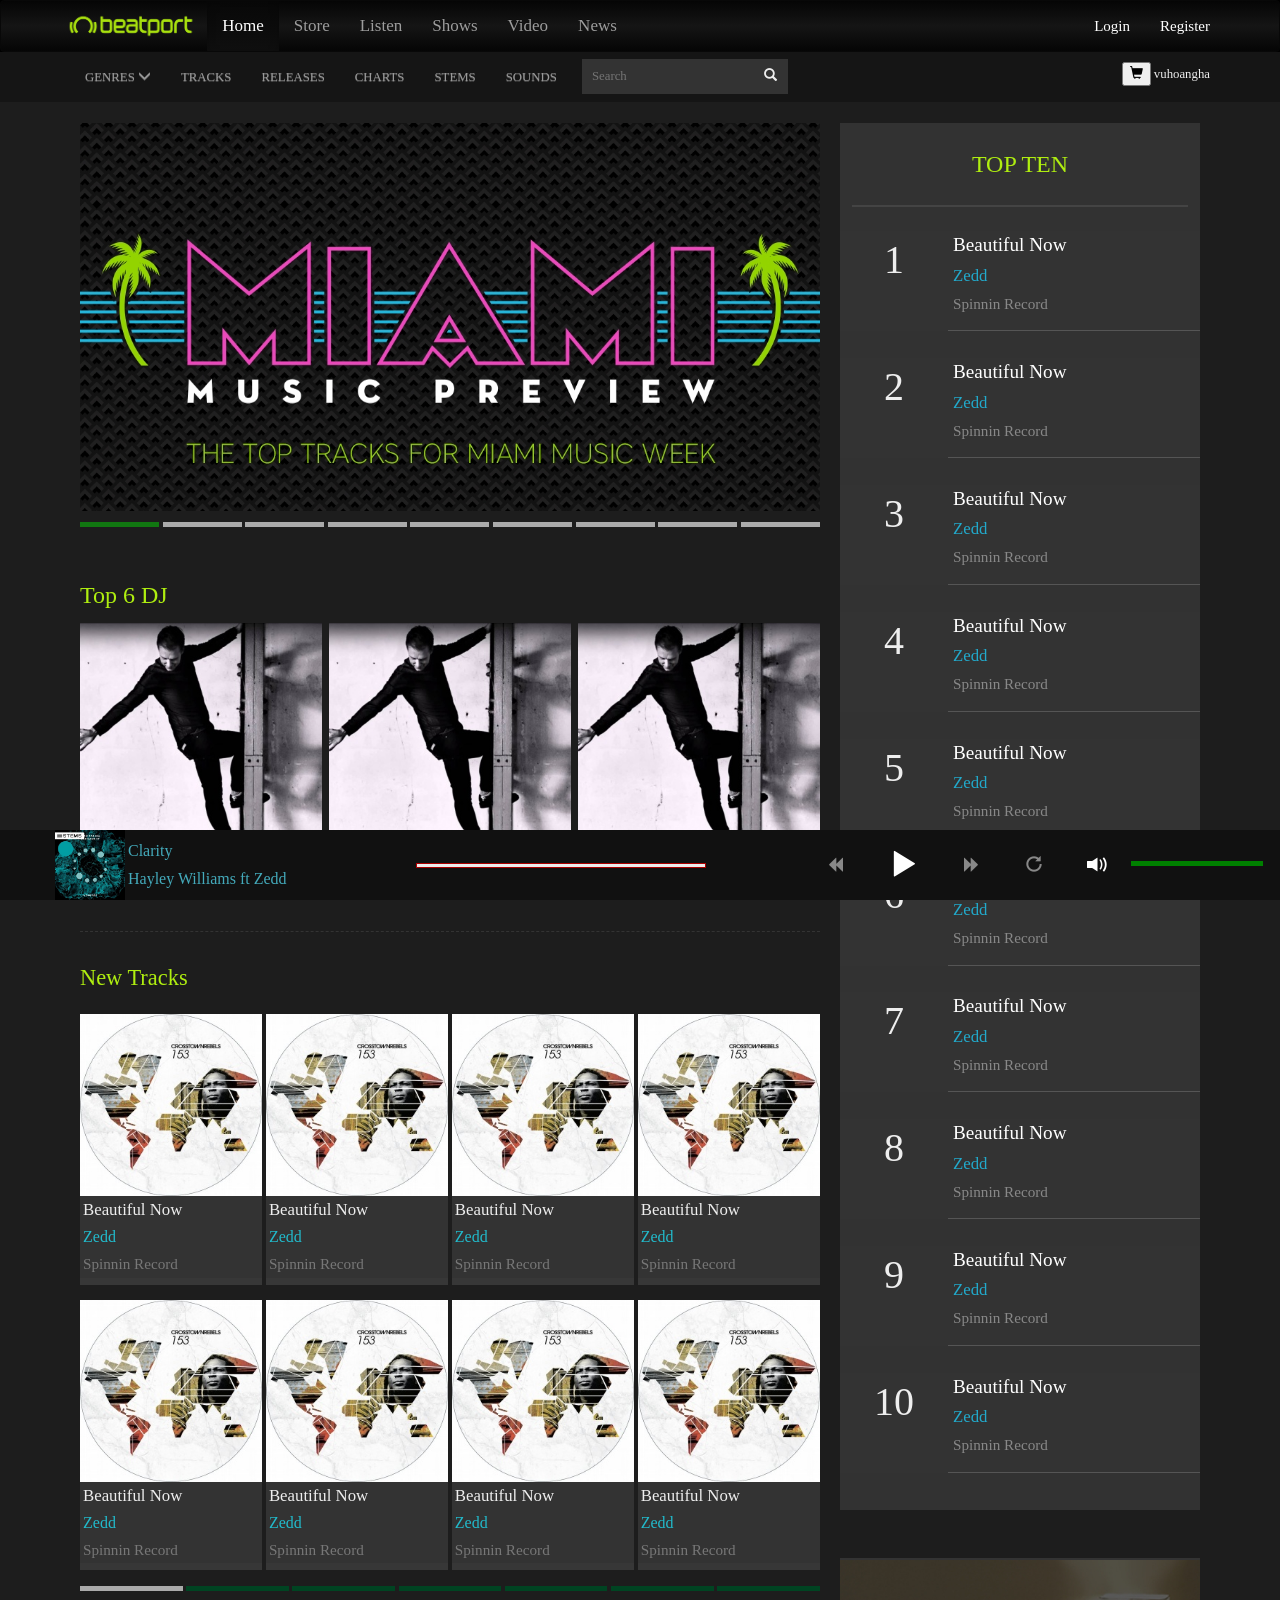
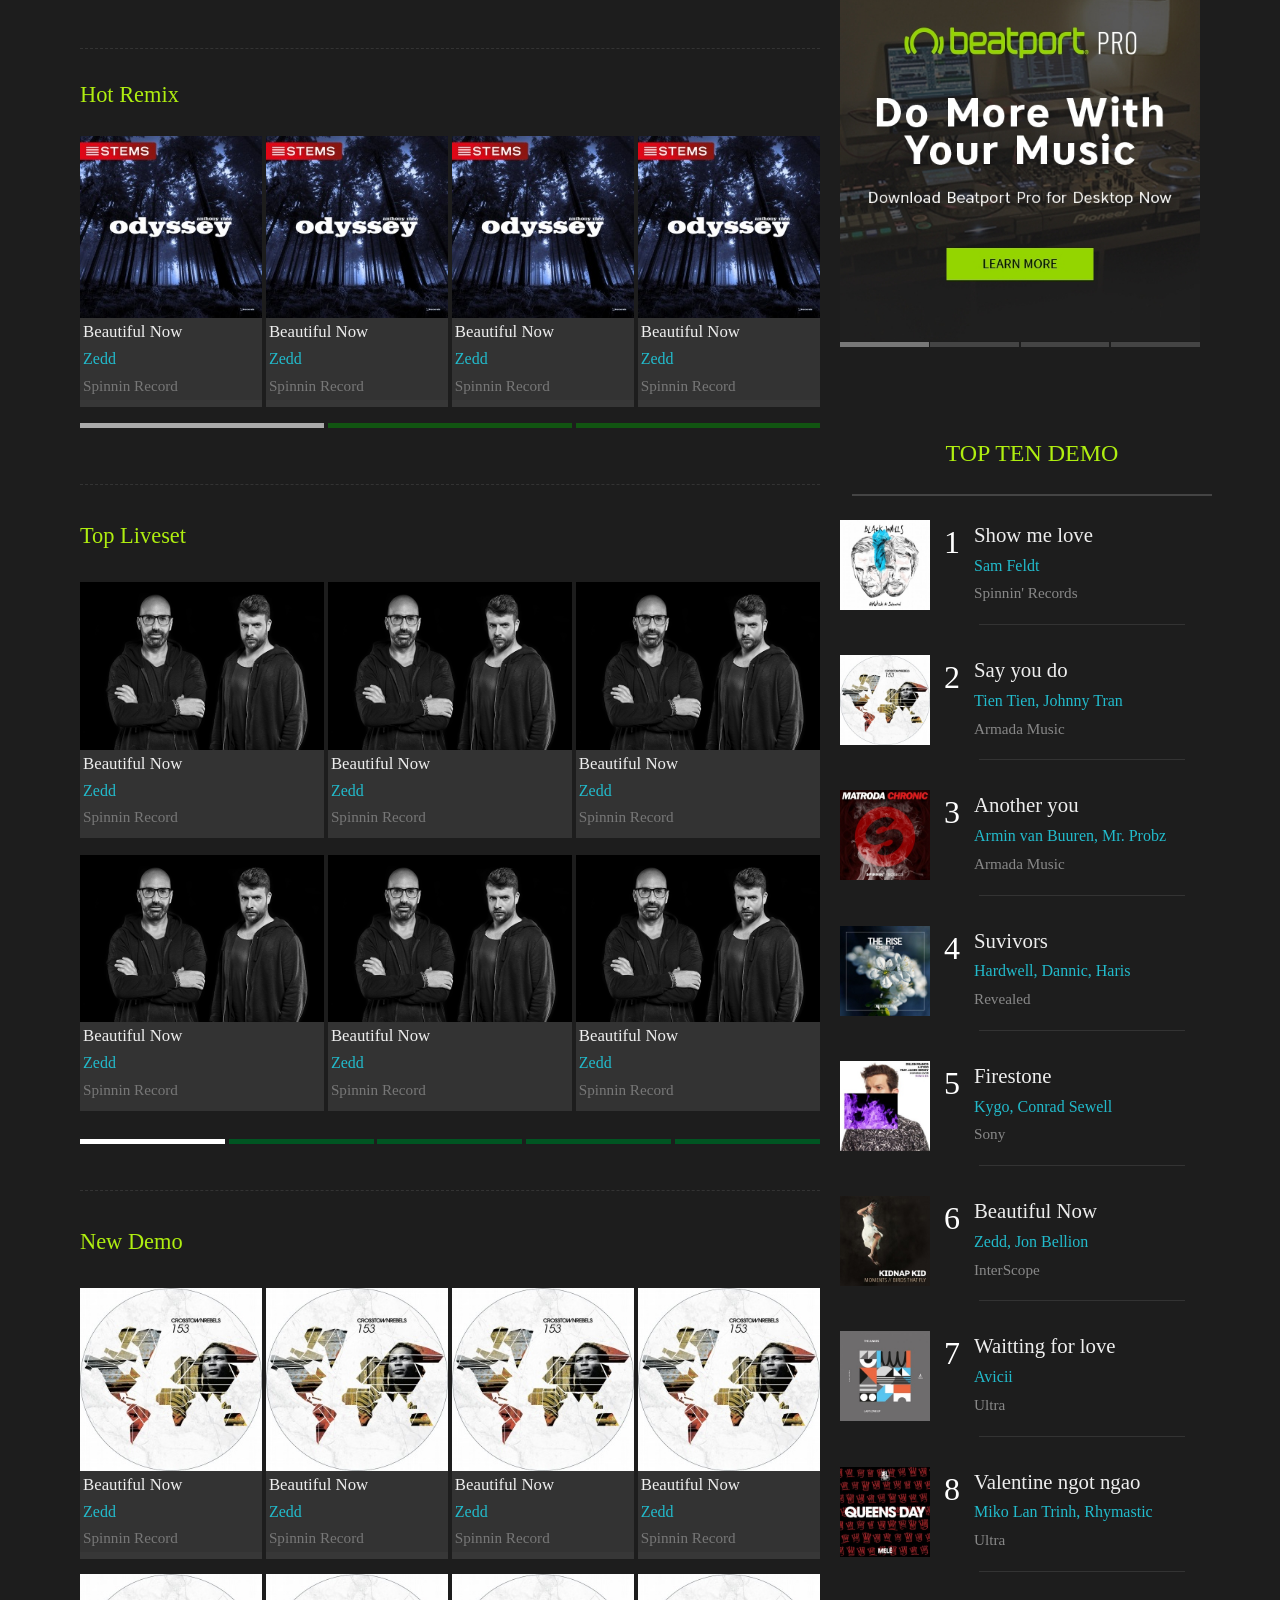
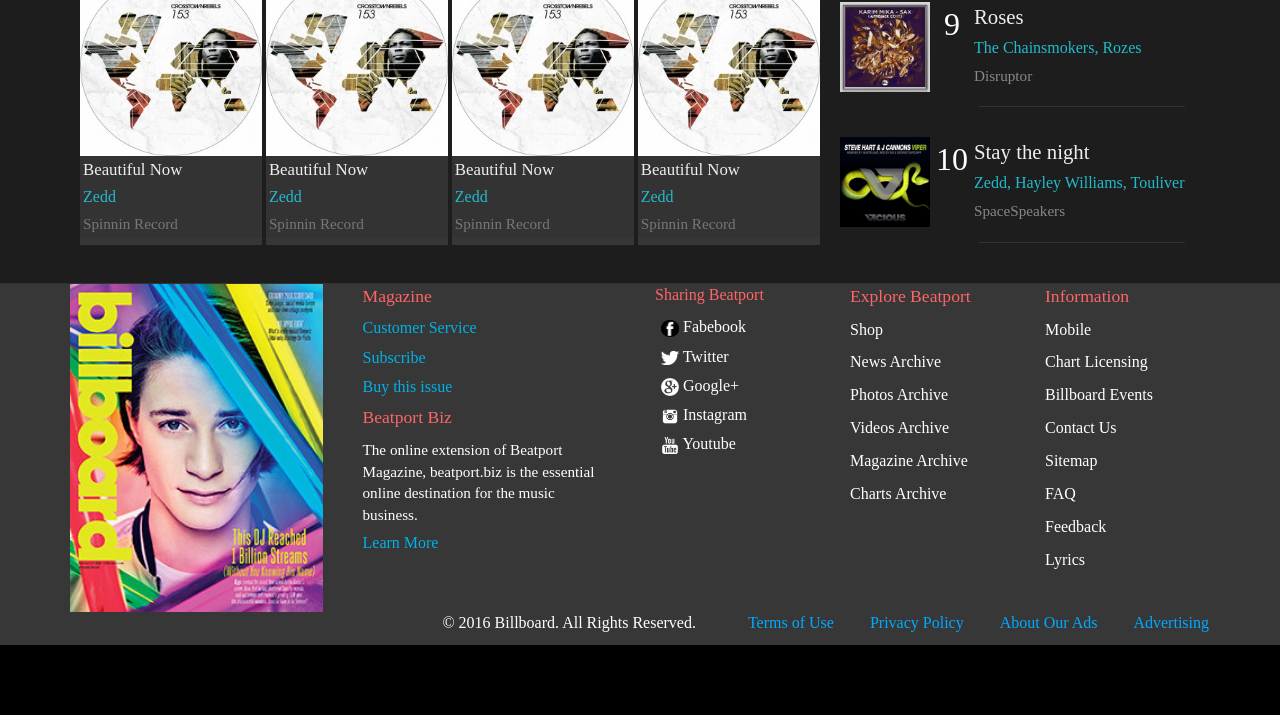
==== commit ff0dfce6: "full code 15/3" ====
--- a/index.html
+++ b/index.html
@@ -184,7 +184,6 @@
                 <div class="col-sm-12">
                     <div class="col-sm-8">
                         <div class="slider">
-
                             <div stt="0" class="slider-img">
                                 <img src="./img/slider/1.jpg" alt="">
                             </div>
@@ -408,141 +407,131 @@
                                         </div>
                                     </li>
                                     <li>
-                                        <div class="show-button-buy">
-                                            <div class="show-button-buy-control">
-                                                <div>
-                                                    <button class="show-button-buy-play"><i class="glyphicon glyphicon-play"></i></button>
-                                                    <button class="show-button-buy-cost">$ 1.14</button>
-                                                    <button class="show-button-share">Share</button>
-                                                </div>
-                                                <img src="./img/new-tracks/mesohorny-bobbyrock.jpg" alt="">
-                                                <p></p>
-                                                <span class="show-button-buy-info">Exclusive</span>
-                                            </div>
-                                            <p class="show-button-buy-name"><a href="#" class="name-level-1">MeSoHorny</a></p>
-                                            <p class="show-button-buy-artist"><a href="#" class="name-level-2">Bobby Rock</a></p>
-                                            <p class="show-button-buy-label"><a href="#" class="name-level-3">Big ft Dirty</a></p>
-                                        </div>
-                                    </li>
-                                    <li>
-                                        <div class="show-button-buy">
-                                            <div class="show-button-buy-control">
-                                                <div>
-                                                    <button class="show-button-buy-play"><i class="glyphicon glyphicon-play"></i></button>
-                                                    <button class="show-button-buy-cost">$ 1.14</button>
-                                                    <button class="show-button-share">Share</button>
-                                                </div>
-                                                <img src="./img/new-tracks/mesohorny-bobbyrock.jpg" alt="">
-                                                <p></p>
-                                                <span class="show-button-buy-info">Exclusive</span>
-                                            </div>
-                                            <p class="show-button-buy-name"><a href="#" class="name-level-1">MeSoHorny</a></p>
-                                            <p class="show-button-buy-artist"><a href="#" class="name-level-2">Bobby Rock</a></p>
-                                            <p class="show-button-buy-label"><a href="#" class="name-level-3">Big ft Dirty</a></p>
-                                        </div>
-                                    </li>
-                                    <li>
-                                        <div class="show-button-buy">
-                                            <div class="show-button-buy-control">
-                                                <div>
-                                                    <button class="show-button-buy-play"><i class="glyphicon glyphicon-play"></i></button>
-                                                    <button class="show-button-buy-cost">$ 1.14</button>
-                                                    <button class="show-button-share">Share</button>
-                                                </div>
-                                                <img src="./img/new-tracks/mesohorny-bobbyrock.jpg" alt="">
-                                                <p></p>
-                                                <span class="show-button-buy-info">Exclusive</span>
-                                            </div>
-                                            <p class="show-button-buy-name"><a href="#" class="name-level-1">MeSoHorny</a></p>
-                                            <p class="show-button-buy-artist"><a href="#" class="name-level-2">Bobby Rock</a></p>
-                                            <p class="show-button-buy-label"><a href="#" class="name-level-3">Big ft Dirty</a></p>
+                                        <div class="song-vertical">
+                                            <div class="song-vertical-top">
+                                                <img src="./img/new-tracks/anyimujeromesydenham.jpg" alt="">
+                                                <div class="song-vertical-top-control">
+                                                    <button class="song-vertical-play"><i class="fa fa-play"></i></button>
+                                                    <button class="song-vertical-buy">$2.8</button>
+                                                    <button class="song-vertical-share"><i class="fa fa-facebook"></i>Share</button>
+                                                </div>
+                                                <p></p>
+                                            </div>
+                                            <div class="song-vertical-bottom">
+                                                <p class="wrap-name-level"><a class="name-level-1" href="#">Beautiful Now</a></p>
+                                                <p class="wrap-name-level"><a class="name-level-2" href="#">Zedd</a></p>
+                                                <p class="wrap-name-level"><a class="name-level-3" href="#">Spinnin Record</a></p>
+                                            </div>
+                                        </div>
+                                    </li>
+                                    <li>
+                                        <div class="song-vertical">
+                                            <div class="song-vertical-top">
+                                                <img src="./img/new-tracks/anyimujeromesydenham.jpg" alt="">
+                                                <div class="song-vertical-top-control">
+                                                    <button class="song-vertical-play"><i class="fa fa-play"></i></button>
+                                                    <button class="song-vertical-buy">$2.8</button>
+                                                    <button class="song-vertical-share"><i class="fa fa-facebook"></i>Share</button>
+                                                </div>
+                                                <p></p>
+                                            </div>
+                                            <div class="song-vertical-bottom">
+                                                <p class="wrap-name-level"><a class="name-level-1" href="#">Beautiful Now</a></p>
+                                                <p class="wrap-name-level"><a class="name-level-2" href="#">Zedd</a></p>
+                                                <p class="wrap-name-level"><a class="name-level-3" href="#">Spinnin Record</a></p>
+                                            </div>
+                                        </div>
+                                    </li>
+                                    <li>
+                                        <div class="song-vertical">
+                                            <div class="song-vertical-top">
+                                                <img src="./img/new-tracks/anyimujeromesydenham.jpg" alt="">
+                                                <div class="song-vertical-top-control">
+                                                    <button class="song-vertical-play"><i class="fa fa-play"></i></button>
+                                                    <button class="song-vertical-buy">$2.8</button>
+                                                    <button class="song-vertical-share"><i class="fa fa-facebook"></i>Share</button>
+                                                </div>
+                                                <p></p>
+                                            </div>
+                                            <div class="song-vertical-bottom">
+                                                <p class="wrap-name-level"><a class="name-level-1" href="#">Beautiful Now</a></p>
+                                                <p class="wrap-name-level"><a class="name-level-2" href="#">Zedd</a></p>
+                                                <p class="wrap-name-level"><a class="name-level-3" href="#">Spinnin Record</a></p>
+                                            </div>
                                         </div>
                                     </li>
                                 </ul>
                                 <ul class="new-track-div-ul">
                                     <li>
-                                        <div class="show-button-buy">
-                                            <div class="show-button-buy-control">
-                                                <div>
-                                                    <button class="show-button-buy-play"><i class="glyphicon glyphicon-play"></i></button>
-                                                    <button class="show-button-buy-cost">$ 1.14</button>
-                                                    <button class="show-button-share">Share</button>
-                                                </div>
-                                                <img src="./img/new-tracks/mesohorny-bobbyrock.jpg" alt="">
-                                                <p></p>
-                                                <span class="show-button-buy-info">Exclusive</span>
-                                            </div>
-                                            <p class="show-button-buy-name"><a href="#" class="name-level-1">MeSoHorny</a></p>
-                                            <p class="show-button-buy-artist"><a href="#" class="name-level-2">Bobby Rock</a></p>
-                                            <p class="show-button-buy-label"><a href="#" class="name-level-3">Big ft Dirty</a></p>
-                                        </div>
-                                    </li>
-                                    <li>
-                                        <div class="show-button-buy">
-                                            <div class="show-button-buy-control">
-                                                <div>
-                                                    <button class="show-button-buy-play"><i class="glyphicon glyphicon-play"></i></button>
-                                                    <button class="show-button-buy-cost">$ 1.14</button>
-                                                    <button class="show-button-share">Share</button>
-                                                </div>
-                                                <img src="./img/new-tracks/mesohorny-bobbyrock.jpg" alt="">
-                                                <p></p>
-                                                <span class="show-button-buy-info">Exclusive</span>
-                                            </div>
-                                            <p class="show-button-buy-name"><a href="#" class="name-level-1">MeSoHorny</a></p>
-                                            <p class="show-button-buy-artist"><a href="#" class="name-level-2">Bobby Rock</a></p>
-                                            <p class="show-button-buy-label"><a href="#" class="name-level-3">Big ft Dirty</a></p>
-                                        </div>
-                                    </li>
-                                    <li>
-                                        <div class="show-button-buy">
-                                            <div class="show-button-buy-control">
-                                                <div>
-                                                    <button class="show-button-buy-play"><i class="glyphicon glyphicon-play"></i></button>
-                                                    <button class="show-button-buy-cost">$ 1.14</button>
-                                                    <button class="show-button-share">Share</button>
-                                                </div>
-                                                <img src="./img/new-tracks/mesohorny-bobbyrock.jpg" alt="">
-                                                <p></p>
-                                                <span class="show-button-buy-info">Exclusive</span>
-                                            </div>
-                                            <p class="show-button-buy-name"><a href="#" class="name-level-1">MeSoHorny</a></p>
-                                            <p class="show-button-buy-artist"><a href="#" class="name-level-2">Bobby Rock</a></p>
-                                            <p class="show-button-buy-label"><a href="#" class="name-level-3">Big ft Dirty</a></p>
-                                        </div>
-                                    </li>
-                                    <li>
-                                        <div class="show-button-buy">
-                                            <div class="show-button-buy-control">
-                                                <div>
-                                                    <button class="show-button-buy-play"><i class="glyphicon glyphicon-play"></i></button>
-                                                    <button class="show-button-buy-cost">$ 1.14</button>
-                                                    <button class="show-button-share">Share</button>
-                                                </div>
-                                                <img src="./img/new-tracks/mesohorny-bobbyrock.jpg" alt="">
-                                                <p></p>
-                                                <span class="show-button-buy-info">Exclusive</span>
-                                            </div>
-                                            <p class="show-button-buy-name"><a href="#" class="name-level-1">MeSoHorny</a></p>
-                                            <p class="show-button-buy-artist"><a href="#" class="name-level-2">Bobby Rock</a></p>
-                                            <p class="show-button-buy-label"><a href="#" class="name-level-3">Big ft Dirty</a></p>
-                                        </div>
-                                    </li>
-                                    <li>
-                                        <div class="show-button-buy">
-                                            <div class="show-button-buy-control">
-                                                <div>
-                                                    <button class="show-button-buy-play"><i class="glyphicon glyphicon-play"></i></button>
-                                                    <button class="show-button-buy-cost">$ 1.14</button>
-                                                    <button class="show-button-share">Share</button>
-                                                </div>
-                                                <img src="./img/new-tracks/mesohorny-bobbyrock.jpg" alt="">
-                                                <p></p>
-                                                <span class="show-button-buy-info">Exclusive</span>
-                                            </div>
-                                            <p class="show-button-buy-name"><a href="#" class="name-level-1">MeSoHorny</a></p>
-                                            <p class="show-button-buy-artist"><a href="#" class="name-level-2">Bobby Rock</a></p>
-                                            <p class="show-button-buy-label"><a href="#" class="name-level-3">Big ft Dirty</a></p>
+                                        <div class="song-vertical">
+                                            <div class="song-vertical-top">
+                                                <img src="./img/new-tracks/anyimujeromesydenham.jpg" alt="">
+                                                <div class="song-vertical-top-control">
+                                                    <button class="song-vertical-play"><i class="fa fa-play"></i></button>
+                                                    <button class="song-vertical-buy">$2.8</button>
+                                                    <button class="song-vertical-share"><i class="fa fa-facebook"></i>Share</button>
+                                                </div>
+                                                <p></p>
+                                            </div>
+                                            <div class="song-vertical-bottom">
+                                                <p class="wrap-name-level"><a class="name-level-1" href="#">Beautiful Now</a></p>
+                                                <p class="wrap-name-level"><a class="name-level-2" href="#">Zedd</a></p>
+                                                <p class="wrap-name-level"><a class="name-level-3" href="#">Spinnin Record</a></p>
+                                            </div>
+                                        </div>
+                                    </li>
+                                    <li>
+                                        <div class="song-vertical">
+                                            <div class="song-vertical-top">
+                                                <img src="./img/new-tracks/anyimujeromesydenham.jpg" alt="">
+                                                <div class="song-vertical-top-control">
+                                                    <button class="song-vertical-play"><i class="fa fa-play"></i></button>
+                                                    <button class="song-vertical-buy">$2.8</button>
+                                                    <button class="song-vertical-share"><i class="fa fa-facebook"></i>Share</button>
+                                                </div>
+                                                <p></p>
+                                            </div>
+                                            <div class="song-vertical-bottom">
+                                                <p class="wrap-name-level"><a class="name-level-1" href="#">Beautiful Now</a></p>
+                                                <p class="wrap-name-level"><a class="name-level-2" href="#">Zedd</a></p>
+                                                <p class="wrap-name-level"><a class="name-level-3" href="#">Spinnin Record</a></p>
+                                            </div>
+                                        </div>
+                                    </li>
+                                    <li>
+                                        <div class="song-vertical">
+                                            <div class="song-vertical-top">
+                                                <img src="./img/new-tracks/anyimujeromesydenham.jpg" alt="">
+                                                <div class="song-vertical-top-control">
+                                                    <button class="song-vertical-play"><i class="fa fa-play"></i></button>
+                                                    <button class="song-vertical-buy">$2.8</button>
+                                                    <button class="song-vertical-share"><i class="fa fa-facebook"></i>Share</button>
+                                                </div>
+                                                <p></p>
+                                            </div>
+                                            <div class="song-vertical-bottom">
+                                                <p class="wrap-name-level"><a class="name-level-1" href="#">Beautiful Now</a></p>
+                                                <p class="wrap-name-level"><a class="name-level-2" href="#">Zedd</a></p>
+                                                <p class="wrap-name-level"><a class="name-level-3" href="#">Spinnin Record</a></p>
+                                            </div>
+                                        </div>
+                                    </li>
+                                    <li>
+                                        <div class="song-vertical">
+                                            <div class="song-vertical-top">
+                                                <img src="./img/new-tracks/anyimujeromesydenham.jpg" alt="">
+                                                <div class="song-vertical-top-control">
+                                                    <button class="song-vertical-play"><i class="fa fa-play"></i></button>
+                                                    <button class="song-vertical-buy">$2.8</button>
+                                                    <button class="song-vertical-share"><i class="fa fa-facebook"></i>Share</button>
+                                                </div>
+                                                <p></p>
+                                            </div>
+                                            <div class="song-vertical-bottom">
+                                                <p class="wrap-name-level"><a class="name-level-1" href="#">Beautiful Now</a></p>
+                                                <p class="wrap-name-level"><a class="name-level-2" href="#">Zedd</a></p>
+                                                <p class="wrap-name-level"><a class="name-level-3" href="#">Spinnin Record</a></p>
+                                            </div>
                                         </div>
                                     </li>
                                 </ul>
@@ -550,155 +539,149 @@
                             <div stt="1" class="new-track-div">
                                 <ul class="new-track-div-ul">
                                     <li>
-                                        <div class="show-button-buy">
-                                            <div class="show-button-buy-control">
-                                                <div>
-                                                    <button class="show-button-buy-play"><i class="glyphicon glyphicon-play"></i></button>
-                                                    <button class="show-button-buy-cost">$ 1.14</button>
-                                                </div>
-                                                <img src="./img/new-tracks/mesohorny-bobbyrock.jpg" alt="">
-                                                <p></p>
-                                            </div>
-                                            <p class="show-button-buy-name"><a href="#" class="name-level-1">MeSoHorny</a></p>
-                                            <p class="show-button-buy-artist"><a href="#" class="name-level-2">Bobby Rock</a></p>
-                                            <p class="show-button-buy-label"><a href="#" class="name-level-3">Big ft Dirty</a></p>
-                                        </div>
-                                    </li>
-                                    <li>
-                                        <div class="show-button-buy">
-                                            <div class="show-button-buy-control">
-                                                <div>
-                                                    <button class="show-button-buy-play"><i class="glyphicon glyphicon-play"></i></button>
-                                                    <button class="show-button-buy-cost">$ 1.14</button>
-                                                </div>
-                                                <img src="./img/new-tracks/mesohorny-bobbyrock.jpg" alt="">
-                                                <p></p>
-                                            </div>
-                                            <p class="show-button-buy-name"><a href="#" class="name-level-1">MeSoHorny</a></p>
-                                            <p class="show-button-buy-artist"><a href="#" class="name-level-2">Bobby Rock</a></p>
-                                            <p class="show-button-buy-label"><a href="#" class="name-level-3">Big ft Dirty</a></p>
-                                        </div>
-                                    </li>
-                                    <li>
-                                        <div class="show-button-buy">
-                                            <div class="show-button-buy-control">
-                                                <div>
-                                                    <button class="show-button-buy-play"><i class="glyphicon glyphicon-play"></i></button>
-                                                    <button class="show-button-buy-cost">$ 1.14</button>
-                                                </div>
-                                                <img src="./img/new-tracks/mesohorny-bobbyrock.jpg" alt="">
-                                                <p></p>
-                                            </div>
-                                            <p class="show-button-buy-name"><a href="#" class="name-level-1">MeSoHorny</a></p>
-                                            <p class="show-button-buy-artist"><a href="#" class="name-level-2">Bobby Rock</a></p>
-                                            <p class="show-button-buy-label"><a href="#" class="name-level-3">Big ft Dirty</a></p>
-                                        </div>
-                                    </li>
-                                    <li>
-                                        <div class="show-button-buy">
-                                            <div class="show-button-buy-control">
-                                                <div>
-                                                    <button class="show-button-buy-play"><i class="glyphicon glyphicon-play"></i></button>
-                                                    <button class="show-button-buy-cost">$ 1.14</button>
-                                                </div>
-                                                <img src="./img/new-tracks/mesohorny-bobbyrock.jpg" alt="">
-                                                <p></p>
-                                            </div>
-                                            <p class="show-button-buy-name"><a href="#" class="name-level-1">MeSoHorny</a></p>
-                                            <p class="show-button-buy-artist"><a href="#" class="name-level-2">Bobby Rock</a></p>
-                                            <p class="show-button-buy-label"><a href="#" class="name-level-3">Big ft Dirty</a></p>
-                                        </div>
-                                    </li>
-                                    <li>
-                                        <div class="show-button-buy">
-                                            <div class="show-button-buy-control">
-                                                <div>
-                                                    <button class="show-button-buy-play"><i class="glyphicon glyphicon-play"></i></button>
-                                                    <button class="show-button-buy-cost">$ 1.14</button>
-                                                </div>
-                                                <img src="./img/new-tracks/mesohorny-bobbyrock.jpg" alt="">
-                                                <p></p>
-                                            </div>
-                                            <p class="show-button-buy-name"><a href="#" class="name-level-1">MeSoHorny</a></p>
-                                            <p class="show-button-buy-artist"><a href="#" class="name-level-2">Bobby Rock</a></p>
-                                            <p class="show-button-buy-label"><a href="#" class="name-level-3">Big ft Dirty</a></p>
+                                        <div class="song-vertical">
+                                            <div class="song-vertical-top">
+                                                <img src="./img/new-tracks/chronic-matroda.jpg" alt="">
+                                                <div class="song-vertical-top-control">
+                                                    <button class="song-vertical-play"><i class="fa fa-play"></i></button>
+                                                    <button class="song-vertical-buy">$2.8</button>
+                                                    <button class="song-vertical-share"><i class="fa fa-facebook"></i>Share</button>
+                                                </div>
+                                                <p></p>
+                                            </div>
+                                            <div class="song-vertical-bottom">
+                                                <p class="wrap-name-level"><a class="name-level-1" href="#">Beautiful Now</a></p>
+                                                <p class="wrap-name-level"><a class="name-level-2" href="#">Zedd</a></p>
+                                                <p class="wrap-name-level"><a class="name-level-3" href="#">Spinnin Record</a></p>
+                                            </div>
+                                        </div>
+                                    </li>
+                                    <li>
+                                        <div class="song-vertical">
+                                            <div class="song-vertical-top">
+                                                <img src="./img/new-tracks/anyimujeromesydenham.jpg" alt="">
+                                                <div class="song-vertical-top-control">
+                                                    <button class="song-vertical-play"><i class="fa fa-play"></i></button>
+                                                    <button class="song-vertical-buy">$2.8</button>
+                                                    <button class="song-vertical-share"><i class="fa fa-facebook"></i>Share</button>
+                                                </div>
+                                                <p></p>
+                                            </div>
+                                            <div class="song-vertical-bottom">
+                                                <p class="wrap-name-level"><a class="name-level-1" href="#">Beautiful Now</a></p>
+                                                <p class="wrap-name-level"><a class="name-level-2" href="#">Zedd</a></p>
+                                                <p class="wrap-name-level"><a class="name-level-3" href="#">Spinnin Record</a></p>
+                                            </div>
+                                        </div>
+                                    </li>
+                                    <li>
+                                        <div class="song-vertical">
+                                            <div class="song-vertical-top">
+                                                <img src="./img/new-tracks/anyimujeromesydenham.jpg" alt="">
+                                                <div class="song-vertical-top-control">
+                                                    <button class="song-vertical-play"><i class="fa fa-play"></i></button>
+                                                    <button class="song-vertical-buy">$2.8</button>
+                                                    <button class="song-vertical-share"><i class="fa fa-facebook"></i>Share</button>
+                                                </div>
+                                                <p></p>
+                                            </div>
+                                            <div class="song-vertical-bottom">
+                                                <p class="wrap-name-level"><a class="name-level-1" href="#">Beautiful Now</a></p>
+                                                <p class="wrap-name-level"><a class="name-level-2" href="#">Zedd</a></p>
+                                                <p class="wrap-name-level"><a class="name-level-3" href="#">Spinnin Record</a></p>
+                                            </div>
+                                        </div>
+                                    </li>
+                                    <li>
+                                        <div class="song-vertical">
+                                            <div class="song-vertical-top">
+                                                <img src="./img/new-tracks/anyimujeromesydenham.jpg" alt="">
+                                                <div class="song-vertical-top-control">
+                                                    <button class="song-vertical-play"><i class="fa fa-play"></i></button>
+                                                    <button class="song-vertical-buy">$2.8</button>
+                                                    <button class="song-vertical-share"><i class="fa fa-facebook"></i>Share</button>
+                                                </div>
+                                                <p></p>
+                                            </div>
+                                            <div class="song-vertical-bottom">
+                                                <p class="wrap-name-level"><a class="name-level-1" href="#">Beautiful Now</a></p>
+                                                <p class="wrap-name-level"><a class="name-level-2" href="#">Zedd</a></p>
+                                                <p class="wrap-name-level"><a class="name-level-3" href="#">Spinnin Record</a></p>
+                                            </div>
                                         </div>
                                     </li>
                                 </ul>
                                 <ul class="new-track-div-ul">
                                     <li>
-                                        <div class="show-button-buy">
-                                            <div class="show-button-buy-control">
-                                                <div>
-                                                    <button class="show-button-buy-play"><i class="glyphicon glyphicon-play"></i></button>
-                                                    <button class="show-button-buy-cost">$ 1.14</button>
-                                                </div>
-                                                <img src="./img/new-tracks/mesohorny-bobbyrock.jpg" alt="">
-                                                <p></p>
-                                            </div>
-                                            <p class="show-button-buy-name"><a href="#" class="name-level-1">MeSoHorny</a></p>
-                                            <p class="show-button-buy-artist"><a href="#" class="name-level-2">Bobby Rock</a></p>
-                                            <p class="show-button-buy-label"><a href="#" class="name-level-3">Big ft Dirty</a></p>
-                                        </div>
-                                    </li>
-                                    <li>
-                                        <div class="show-button-buy">
-                                            <div class="show-button-buy-control">
-                                                <div>
-                                                    <button class="show-button-buy-play"><i class="glyphicon glyphicon-play"></i></button>
-                                                    <button class="show-button-buy-cost">$ 1.14</button>
-                                                </div>
-                                                <img src="./img/new-tracks/mesohorny-bobbyrock.jpg" alt="">
-                                                <p></p>
-                                            </div>
-                                            <p class="show-button-buy-name"><a href="#" class="name-level-1">MeSoHorny</a></p>
-                                            <p class="show-button-buy-artist"><a href="#" class="name-level-2">Bobby Rock</a></p>
-                                            <p class="show-button-buy-label"><a href="#" class="name-level-3">Big ft Dirty</a></p>
-                                        </div>
-                                    </li>
-                                    <li>
-                                        <div class="show-button-buy">
-                                            <div class="show-button-buy-control">
-                                                <div>
-                                                    <button class="show-button-buy-play"><i class="glyphicon glyphicon-play"></i></button>
-                                                    <button class="show-button-buy-cost">$ 1.14</button>
-                                                </div>
-                                                <img src="./img/new-tracks/mesohorny-bobbyrock.jpg" alt="">
-                                                <p></p>
-                                            </div>
-                                            <p class="show-button-buy-name"><a href="#" class="name-level-1">MeSoHorny</a></p>
-                                            <p class="show-button-buy-artist"><a href="#" class="name-level-2">Bobby Rock</a></p>
-                                            <p class="show-button-buy-label"><a href="#" class="name-level-3">Big ft Dirty</a></p>
-                                        </div>
-                                    </li>
-                                    <li>
-                                        <div class="show-button-buy">
-                                            <div class="show-button-buy-control">
-                                                <div>
-                                                    <button class="show-button-buy-play"><i class="glyphicon glyphicon-play"></i></button>
-                                                    <button class="show-button-buy-cost">$ 1.14</button>
-                                                </div>
-                                                <img src="./img/new-tracks/mesohorny-bobbyrock.jpg" alt="">
-                                                <p></p>
-                                            </div>
-                                            <p class="show-button-buy-name"><a href="#" class="name-level-1">MeSoHorny</a></p>
-                                            <p class="show-button-buy-artist"><a href="#" class="name-level-2">Bobby Rock</a></p>
-                                            <p class="show-button-buy-label"><a href="#" class="name-level-3">Big ft Dirty</a></p>
-                                        </div>
-                                    </li>
-                                    <li>
-                                        <div class="show-button-buy">
-                                            <div class="show-button-buy-control">
-                                                <div>
-                                                    <button class="show-button-buy-play"><i class="glyphicon glyphicon-play"></i></button>
-                                                    <button class="show-button-buy-cost">$ 1.14</button>
-                                                </div>
-                                                <img src="./img/new-tracks/mesohorny-bobbyrock.jpg" alt="">
-                                                <p></p>
-                                            </div>
-                                            <p class="show-button-buy-name"><a href="#" class="name-level-1">MeSoHorny</a></p>
-                                            <p class="show-button-buy-artist"><a href="#" class="name-level-2">Bobby Rock</a></p>
-                                            <p class="show-button-buy-label"><a href="#" class="name-level-3">Big ft Dirty</a></p>
+                                        <div class="song-vertical">
+                                            <div class="song-vertical-top">
+                                                <img src="./img/new-tracks/anyimujeromesydenham.jpg" alt="">
+                                                <div class="song-vertical-top-control">
+                                                    <button class="song-vertical-play"><i class="fa fa-play"></i></button>
+                                                    <button class="song-vertical-buy">$2.8</button>
+                                                    <button class="song-vertical-share"><i class="fa fa-facebook"></i>Share</button>
+                                                </div>
+                                                <p></p>
+                                            </div>
+                                            <div class="song-vertical-bottom">
+                                                <p class="wrap-name-level"><a class="name-level-1" href="#">Beautiful Now</a></p>
+                                                <p class="wrap-name-level"><a class="name-level-2" href="#">Zedd</a></p>
+                                                <p class="wrap-name-level"><a class="name-level-3" href="#">Spinnin Record</a></p>
+                                            </div>
+                                        </div>
+                                    </li>
+                                    <li>
+                                        <div class="song-vertical">
+                                            <div class="song-vertical-top">
+                                                <img src="./img/new-tracks/anyimujeromesydenham.jpg" alt="">
+                                                <div class="song-vertical-top-control">
+                                                    <button class="song-vertical-play"><i class="fa fa-play"></i></button>
+                                                    <button class="song-vertical-buy">$2.8</button>
+                                                    <button class="song-vertical-share"><i class="fa fa-facebook"></i>Share</button>
+                                                </div>
+                                                <p></p>
+                                            </div>
+                                            <div class="song-vertical-bottom">
+                                                <p class="wrap-name-level"><a class="name-level-1" href="#">Beautiful Now</a></p>
+                                                <p class="wrap-name-level"><a class="name-level-2" href="#">Zedd</a></p>
+                                                <p class="wrap-name-level"><a class="name-level-3" href="#">Spinnin Record</a></p>
+                                            </div>
+                                        </div>
+                                    </li>
+                                    <li>
+                                        <div class="song-vertical">
+                                            <div class="song-vertical-top">
+                                                <img src="./img/new-tracks/anyimujeromesydenham.jpg" alt="">
+                                                <div class="song-vertical-top-control">
+                                                    <button class="song-vertical-play"><i class="fa fa-play"></i></button>
+                                                    <button class="song-vertical-buy">$2.8</button>
+                                                    <button class="song-vertical-share"><i class="fa fa-facebook"></i>Share</button>
+                                                </div>
+                                                <p></p>
+                                            </div>
+                                            <div class="song-vertical-bottom">
+                                                <p class="wrap-name-level"><a class="name-level-1" href="#">Beautiful Now</a></p>
+                                                <p class="wrap-name-level"><a class="name-level-2" href="#">Zedd</a></p>
+                                                <p class="wrap-name-level"><a class="name-level-3" href="#">Spinnin Record</a></p>
+                                            </div>
+                                        </div>
+                                    </li>
+                                    <li>
+                                        <div class="song-vertical">
+                                            <div class="song-vertical-top">
+                                                <img src="./img/new-tracks/anyimujeromesydenham.jpg" alt="">
+                                                <div class="song-vertical-top-control">
+                                                    <button class="song-vertical-play"><i class="fa fa-play"></i></button>
+                                                    <button class="song-vertical-buy">$2.8</button>
+                                                    <button class="song-vertical-share"><i class="fa fa-facebook"></i>Share</button>
+                                                </div>
+                                                <p></p>
+                                            </div>
+                                            <div class="song-vertical-bottom">
+                                                <p class="wrap-name-level"><a class="name-level-1" href="#">Beautiful Now</a></p>
+                                                <p class="wrap-name-level"><a class="name-level-2" href="#">Zedd</a></p>
+                                                <p class="wrap-name-level"><a class="name-level-3" href="#">Spinnin Record</a></p>
+                                            </div>
                                         </div>
                                     </li>
                                 </ul>
@@ -706,155 +689,149 @@
                             <div stt="2" class="new-track-div">
                                 <ul class="new-track-div-ul">
                                     <li>
-                                        <div class="show-button-buy">
-                                            <div class="show-button-buy-control">
-                                                <div>
-                                                    <button class="show-button-buy-play"><i class="glyphicon glyphicon-play"></i></button>
-                                                    <button class="show-button-buy-cost">$ 1.14</button>
-                                                </div>
-                                                <img src="./img/new-tracks/mesohorny-bobbyrock.jpg" alt="">
-                                                <p></p>
-                                            </div>
-                                            <p class="show-button-buy-name"><a href="#" class="name-level-1">MeSoHorny</a></p>
-                                            <p class="show-button-buy-artist"><a href="#" class="name-level-2">Bobby Rock</a></p>
-                                            <p class="show-button-buy-label"><a href="#" class="name-level-3">Big ft Dirty</a></p>
-                                        </div>
-                                    </li>
-                                    <li>
-                                        <div class="show-button-buy">
-                                            <div class="show-button-buy-control">
-                                                <div>
-                                                    <button class="show-button-buy-play"><i class="glyphicon glyphicon-play"></i></button>
-                                                    <button class="show-button-buy-cost">$ 1.14</button>
-                                                </div>
-                                                <img src="./img/new-tracks/mesohorny-bobbyrock.jpg" alt="">
-                                                <p></p>
-                                            </div>
-                                            <p class="show-button-buy-name"><a href="#" class="name-level-1">MeSoHorny</a></p>
-                                            <p class="show-button-buy-artist"><a href="#" class="name-level-2">Bobby Rock</a></p>
-                                            <p class="show-button-buy-label"><a href="#" class="name-level-3">Big ft Dirty</a></p>
-                                        </div>
-                                    </li>
-                                    <li>
-                                        <div class="show-button-buy">
-                                            <div class="show-button-buy-control">
-                                                <div>
-                                                    <button class="show-button-buy-play"><i class="glyphicon glyphicon-play"></i></button>
-                                                    <button class="show-button-buy-cost">$ 1.14</button>
-                                                </div>
-                                                <img src="./img/new-tracks/mesohorny-bobbyrock.jpg" alt="">
-                                                <p></p>
-                                            </div>
-                                            <p class="show-button-buy-name"><a href="#" class="name-level-1">MeSoHorny</a></p>
-                                            <p class="show-button-buy-artist"><a href="#" class="name-level-2">Bobby Rock</a></p>
-                                            <p class="show-button-buy-label"><a href="#" class="name-level-3">Big ft Dirty</a></p>
-                                        </div>
-                                    </li>
-                                    <li>
-                                        <div class="show-button-buy">
-                                            <div class="show-button-buy-control">
-                                                <div>
-                                                    <button class="show-button-buy-play"><i class="glyphicon glyphicon-play"></i></button>
-                                                    <button class="show-button-buy-cost">$ 1.14</button>
-                                                </div>
-                                                <img src="./img/new-tracks/mesohorny-bobbyrock.jpg" alt="">
-                                                <p></p>
-                                            </div>
-                                            <p class="show-button-buy-name"><a href="#" class="name-level-1">MeSoHorny</a></p>
-                                            <p class="show-button-buy-artist"><a href="#" class="name-level-2">Bobby Rock</a></p>
-                                            <p class="show-button-buy-label"><a href="#" class="name-level-3">Big ft Dirty</a></p>
-                                        </div>
-                                    </li>
-                                    <li>
-                                        <div class="show-button-buy">
-                                            <div class="show-button-buy-control">
-                                                <div>
-                                                    <button class="show-button-buy-play"><i class="glyphicon glyphicon-play"></i></button>
-                                                    <button class="show-button-buy-cost">$ 1.14</button>
-                                                </div>
-                                                <img src="./img/new-tracks/mesohorny-bobbyrock.jpg" alt="">
-                                                <p></p>
-                                            </div>
-                                            <p class="show-button-buy-name"><a href="#" class="name-level-1">MeSoHorny</a></p>
-                                            <p class="show-button-buy-artist"><a href="#" class="name-level-2">Bobby Rock</a></p>
-                                            <p class="show-button-buy-label"><a href="#" class="name-level-3">Big ft Dirty</a></p>
+                                        <div class="song-vertical">
+                                            <div class="song-vertical-top">
+                                                <img src="./img/new-tracks/anyimujeromesydenham.jpg" alt="">
+                                                <div class="song-vertical-top-control">
+                                                    <button class="song-vertical-play"><i class="fa fa-play"></i></button>
+                                                    <button class="song-vertical-buy">$2.8</button>
+                                                    <button class="song-vertical-share"><i class="fa fa-facebook"></i>Share</button>
+                                                </div>
+                                                <p></p>
+                                            </div>
+                                            <div class="song-vertical-bottom">
+                                                <p class="wrap-name-level"><a class="name-level-1" href="#">Beautiful Now</a></p>
+                                                <p class="wrap-name-level"><a class="name-level-2" href="#">Zedd</a></p>
+                                                <p class="wrap-name-level"><a class="name-level-3" href="#">Spinnin Record</a></p>
+                                            </div>
+                                        </div>
+                                    </li>
+                                    <li>
+                                        <div class="song-vertical">
+                                            <div class="song-vertical-top">
+                                                <img src="./img/new-tracks/anyimujeromesydenham.jpg" alt="">
+                                                <div class="song-vertical-top-control">
+                                                    <button class="song-vertical-play"><i class="fa fa-play"></i></button>
+                                                    <button class="song-vertical-buy">$2.8</button>
+                                                    <button class="song-vertical-share"><i class="fa fa-facebook"></i>Share</button>
+                                                </div>
+                                                <p></p>
+                                            </div>
+                                            <div class="song-vertical-bottom">
+                                                <p class="wrap-name-level"><a class="name-level-1" href="#">Beautiful Now</a></p>
+                                                <p class="wrap-name-level"><a class="name-level-2" href="#">Zedd</a></p>
+                                                <p class="wrap-name-level"><a class="name-level-3" href="#">Spinnin Record</a></p>
+                                            </div>
+                                        </div>
+                                    </li>
+                                    <li>
+                                        <div class="song-vertical">
+                                            <div class="song-vertical-top">
+                                                <img src="./img/new-tracks/anyimujeromesydenham.jpg" alt="">
+                                                <div class="song-vertical-top-control">
+                                                    <button class="song-vertical-play"><i class="fa fa-play"></i></button>
+                                                    <button class="song-vertical-buy">$2.8</button>
+                                                    <button class="song-vertical-share"><i class="fa fa-facebook"></i>Share</button>
+                                                </div>
+                                                <p></p>
+                                            </div>
+                                            <div class="song-vertical-bottom">
+                                                <p class="wrap-name-level"><a class="name-level-1" href="#">Beautiful Now</a></p>
+                                                <p class="wrap-name-level"><a class="name-level-2" href="#">Zedd</a></p>
+                                                <p class="wrap-name-level"><a class="name-level-3" href="#">Spinnin Record</a></p>
+                                            </div>
+                                        </div>
+                                    </li>
+                                    <li>
+                                        <div class="song-vertical">
+                                            <div class="song-vertical-top">
+                                                <img src="./img/new-tracks/anyimujeromesydenham.jpg" alt="">
+                                                <div class="song-vertical-top-control">
+                                                    <button class="song-vertical-play"><i class="fa fa-play"></i></button>
+                                                    <button class="song-vertical-buy">$2.8</button>
+                                                    <button class="song-vertical-share"><i class="fa fa-facebook"></i>Share</button>
+                                                </div>
+                                                <p></p>
+                                            </div>
+                                            <div class="song-vertical-bottom">
+                                                <p class="wrap-name-level"><a class="name-level-1" href="#">Beautiful Now</a></p>
+                                                <p class="wrap-name-level"><a class="name-level-2" href="#">Zedd</a></p>
+                                                <p class="wrap-name-level"><a class="name-level-3" href="#">Spinnin Record</a></p>
+                                            </div>
                                         </div>
                                     </li>
                                 </ul>
                                 <ul class="new-track-div-ul">
                                     <li>
-                                        <div class="show-button-buy">
-                                            <div class="show-button-buy-control">
-                                                <div>
-                                                    <button class="show-button-buy-play"><i class="glyphicon glyphicon-play"></i></button>
-                                                    <button class="show-button-buy-cost">$ 1.14</button>
-                                                </div>
-                                                <img src="./img/new-tracks/mesohorny-bobbyrock.jpg" alt="">
-                                                <p></p>
-                                            </div>
-                                            <p class="show-button-buy-name"><a href="#" class="name-level-1">MeSoHorny</a></p>
-                                            <p class="show-button-buy-artist"><a href="#" class="name-level-2">Bobby Rock</a></p>
-                                            <p class="show-button-buy-label"><a href="#" class="name-level-3">Big ft Dirty</a></p>
-                                        </div>
-                                    </li>
-                                    <li>
-                                        <div class="show-button-buy">
-                                            <div class="show-button-buy-control">
-                                                <div>
-                                                    <button class="show-button-buy-play"><i class="glyphicon glyphicon-play"></i></button>
-                                                    <button class="show-button-buy-cost">$ 1.14</button>
-                                                </div>
-                                                <img src="./img/new-tracks/mesohorny-bobbyrock.jpg" alt="">
-                                                <p></p>
-                                            </div>
-                                            <p class="show-button-buy-name"><a href="#" class="name-level-1">MeSoHorny</a></p>
-                                            <p class="show-button-buy-artist"><a href="#" class="name-level-2">Bobby Rock</a></p>
-                                            <p class="show-button-buy-label"><a href="#" class="name-level-3">Big ft Dirty</a></p>
-                                        </div>
-                                    </li>
-                                    <li>
-                                        <div class="show-button-buy">
-                                            <div class="show-button-buy-control">
-                                                <div>
-                                                    <button class="show-button-buy-play"><i class="glyphicon glyphicon-play"></i></button>
-                                                    <button class="show-button-buy-cost">$ 1.14</button>
-                                                </div>
-                                                <img src="./img/new-tracks/mesohorny-bobbyrock.jpg" alt="">
-                                                <p></p>
-                                            </div>
-                                            <p class="show-button-buy-name"><a href="#" class="name-level-1">MeSoHorny</a></p>
-                                            <p class="show-button-buy-artist"><a href="#" class="name-level-2">Bobby Rock</a></p>
-                                            <p class="show-button-buy-label"><a href="#" class="name-level-3">Big ft Dirty</a></p>
-                                        </div>
-                                    </li>
-                                    <li>
-                                        <div class="show-button-buy">
-                                            <div class="show-button-buy-control">
-                                                <div>
-                                                    <button class="show-button-buy-play"><i class="glyphicon glyphicon-play"></i></button>
-                                                    <button class="show-button-buy-cost">$ 1.14</button>
-                                                </div>
-                                                <img src="./img/new-tracks/mesohorny-bobbyrock.jpg" alt="">
-                                                <p></p>
-                                            </div>
-                                            <p class="show-button-buy-name"><a href="#" class="name-level-1">MeSoHorny</a></p>
-                                            <p class="show-button-buy-artist"><a href="#" class="name-level-2">Bobby Rock</a></p>
-                                            <p class="show-button-buy-label"><a href="#" class="name-level-3">Big ft Dirty</a></p>
-                                        </div>
-                                    </li>
-                                    <li>
-                                        <div class="show-button-buy">
-                                            <div class="show-button-buy-control">
-                                                <div>
-                                                    <button class="show-button-buy-play"><i class="glyphicon glyphicon-play"></i></button>
-                                                    <button class="show-button-buy-cost">$ 1.14</button>
-                                                </div>
-                                                <img src="./img/new-tracks/mesohorny-bobbyrock.jpg" alt="">
-                                                <p></p>
-                                            </div>
-                                            <p class="show-button-buy-name"><a href="#" class="name-level-1">MeSoHorny</a></p>
-                                            <p class="show-button-buy-artist"><a href="#" class="name-level-2">Bobby Rock</a></p>
-                                            <p class="show-button-buy-label"><a href="#" class="name-level-3">Big ft Dirty</a></p>
+                                        <div class="song-vertical">
+                                            <div class="song-vertical-top">
+                                                <img src="./img/new-tracks/anyimujeromesydenham.jpg" alt="">
+                                                <div class="song-vertical-top-control">
+                                                    <button class="song-vertical-play"><i class="fa fa-play"></i></button>
+                                                    <button class="song-vertical-buy">$2.8</button>
+                                                    <button class="song-vertical-share"><i class="fa fa-facebook"></i>Share</button>
+                                                </div>
+                                                <p></p>
+                                            </div>
+                                            <div class="song-vertical-bottom">
+                                                <p class="wrap-name-level"><a class="name-level-1" href="#">Beautiful Now</a></p>
+                                                <p class="wrap-name-level"><a class="name-level-2" href="#">Zedd</a></p>
+                                                <p class="wrap-name-level"><a class="name-level-3" href="#">Spinnin Record</a></p>
+                                            </div>
+                                        </div>
+                                    </li>
+                                    <li>
+                                        <div class="song-vertical">
+                                            <div class="song-vertical-top">
+                                                <img src="./img/new-tracks/anyimujeromesydenham.jpg" alt="">
+                                                <div class="song-vertical-top-control">
+                                                    <button class="song-vertical-play"><i class="fa fa-play"></i></button>
+                                                    <button class="song-vertical-buy">$2.8</button>
+                                                    <button class="song-vertical-share"><i class="fa fa-facebook"></i>Share</button>
+                                                </div>
+                                                <p></p>
+                                            </div>
+                                            <div class="song-vertical-bottom">
+                                                <p class="wrap-name-level"><a class="name-level-1" href="#">Beautiful Now</a></p>
+                                                <p class="wrap-name-level"><a class="name-level-2" href="#">Zedd</a></p>
+                                                <p class="wrap-name-level"><a class="name-level-3" href="#">Spinnin Record</a></p>
+                                            </div>
+                                        </div>
+                                    </li>
+                                    <li>
+                                        <div class="song-vertical">
+                                            <div class="song-vertical-top">
+                                                <img src="./img/new-tracks/anyimujeromesydenham.jpg" alt="">
+                                                <div class="song-vertical-top-control">
+                                                    <button class="song-vertical-play"><i class="fa fa-play"></i></button>
+                                                    <button class="song-vertical-buy">$2.8</button>
+                                                    <button class="song-vertical-share"><i class="fa fa-facebook"></i>Share</button>
+                                                </div>
+                                                <p></p>
+                                            </div>
+                                            <div class="song-vertical-bottom">
+                                                <p class="wrap-name-level"><a class="name-level-1" href="#">Beautiful Now</a></p>
+                                                <p class="wrap-name-level"><a class="name-level-2" href="#">Zedd</a></p>
+                                                <p class="wrap-name-level"><a class="name-level-3" href="#">Spinnin Record</a></p>
+                                            </div>
+                                        </div>
+                                    </li>
+                                    <li>
+                                        <div class="song-vertical">
+                                            <div class="song-vertical-top">
+                                                <img src="./img/new-tracks/anyimujeromesydenham.jpg" alt="">
+                                                <div class="song-vertical-top-control">
+                                                    <button class="song-vertical-play"><i class="fa fa-play"></i></button>
+                                                    <button class="song-vertical-buy">$2.8</button>
+                                                    <button class="song-vertical-share"><i class="fa fa-facebook"></i>Share</button>
+                                                </div>
+                                                <p></p>
+                                            </div>
+                                            <div class="song-vertical-bottom">
+                                                <p class="wrap-name-level"><a class="name-level-1" href="#">Beautiful Now</a></p>
+                                                <p class="wrap-name-level"><a class="name-level-2" href="#">Zedd</a></p>
+                                                <p class="wrap-name-level"><a class="name-level-3" href="#">Spinnin Record</a></p>
+                                            </div>
                                         </div>
                                     </li>
                                 </ul>
@@ -862,155 +839,149 @@
                             <div stt="3" class="new-track-div">
                                 <ul class="new-track-div-ul">
                                     <li>
-                                        <div class="show-button-buy">
-                                            <div class="show-button-buy-control">
-                                                <div>
-                                                    <button class="show-button-buy-play"><i class="glyphicon glyphicon-play"></i></button>
-                                                    <button class="show-button-buy-cost">$ 1.14</button>
-                                                </div>
-                                                <img src="./img/new-tracks/mesohorny-bobbyrock.jpg" alt="">
-                                                <p></p>
-                                            </div>
-                                            <p class="show-button-buy-name"><a href="#" class="name-level-1">MeSoHorny</a></p>
-                                            <p class="show-button-buy-artist"><a href="#" class="name-level-2">Bobby Rock</a></p>
-                                            <p class="show-button-buy-label"><a href="#" class="name-level-3">Big ft Dirty</a></p>
-                                        </div>
-                                    </li>
-                                    <li>
-                                        <div class="show-button-buy">
-                                            <div class="show-button-buy-control">
-                                                <div>
-                                                    <button class="show-button-buy-play"><i class="glyphicon glyphicon-play"></i></button>
-                                                    <button class="show-button-buy-cost">$ 1.14</button>
-                                                </div>
-                                                <img src="./img/new-tracks/mesohorny-bobbyrock.jpg" alt="">
-                                                <p></p>
-                                            </div>
-                                            <p class="show-button-buy-name"><a href="#" class="name-level-1">MeSoHorny</a></p>
-                                            <p class="show-button-buy-artist"><a href="#" class="name-level-2">Bobby Rock</a></p>
-                                            <p class="show-button-buy-label"><a href="#" class="name-level-3">Big ft Dirty</a></p>
-                                        </div>
-                                    </li>
-                                    <li>
-                                        <div class="show-button-buy">
-                                            <div class="show-button-buy-control">
-                                                <div>
-                                                    <button class="show-button-buy-play"><i class="glyphicon glyphicon-play"></i></button>
-                                                    <button class="show-button-buy-cost">$ 1.14</button>
-                                                </div>
-                                                <img src="./img/new-tracks/mesohorny-bobbyrock.jpg" alt="">
-                                                <p></p>
-                                            </div>
-                                            <p class="show-button-buy-name"><a href="#" class="name-level-1">MeSoHorny</a></p>
-                                            <p class="show-button-buy-artist"><a href="#" class="name-level-2">Bobby Rock</a></p>
-                                            <p class="show-button-buy-label"><a href="#" class="name-level-3">Big ft Dirty</a></p>
-                                        </div>
-                                    </li>
-                                    <li>
-                                        <div class="show-button-buy">
-                                            <div class="show-button-buy-control">
-                                                <div>
-                                                    <button class="show-button-buy-play"><i class="glyphicon glyphicon-play"></i></button>
-                                                    <button class="show-button-buy-cost">$ 1.14</button>
-                                                </div>
-                                                <img src="./img/new-tracks/mesohorny-bobbyrock.jpg" alt="">
-                                                <p></p>
-                                            </div>
-                                            <p class="show-button-buy-name"><a href="#" class="name-level-1">MeSoHorny</a></p>
-                                            <p class="show-button-buy-artist"><a href="#" class="name-level-2">Bobby Rock</a></p>
-                                            <p class="show-button-buy-label"><a href="#" class="name-level-3">Big ft Dirty</a></p>
-                                        </div>
-                                    </li>
-                                    <li>
-                                        <div class="show-button-buy">
-                                            <div class="show-button-buy-control">
-                                                <div>
-                                                    <button class="show-button-buy-play"><i class="glyphicon glyphicon-play"></i></button>
-                                                    <button class="show-button-buy-cost">$ 1.14</button>
-                                                </div>
-                                                <img src="./img/new-tracks/mesohorny-bobbyrock.jpg" alt="">
-                                                <p></p>
-                                            </div>
-                                            <p class="show-button-buy-name"><a href="#" class="name-level-1">MeSoHorny</a></p>
-                                            <p class="show-button-buy-artist"><a href="#" class="name-level-2">Bobby Rock</a></p>
-                                            <p class="show-button-buy-label"><a href="#" class="name-level-3">Big ft Dirty</a></p>
+                                        <div class="song-vertical">
+                                            <div class="song-vertical-top">
+                                                <img src="./img/new-tracks/anyimujeromesydenham.jpg" alt="">
+                                                <div class="song-vertical-top-control">
+                                                    <button class="song-vertical-play"><i class="fa fa-play"></i></button>
+                                                    <button class="song-vertical-buy">$2.8</button>
+                                                    <button class="song-vertical-share"><i class="fa fa-facebook"></i>Share</button>
+                                                </div>
+                                                <p></p>
+                                            </div>
+                                            <div class="song-vertical-bottom">
+                                                <p class="wrap-name-level"><a class="name-level-1" href="#">Beautiful Now</a></p>
+                                                <p class="wrap-name-level"><a class="name-level-2" href="#">Zedd</a></p>
+                                                <p class="wrap-name-level"><a class="name-level-3" href="#">Spinnin Record</a></p>
+                                            </div>
+                                        </div>
+                                    </li>
+                                    <li>
+                                        <div class="song-vertical">
+                                            <div class="song-vertical-top">
+                                                <img src="./img/new-tracks/anyimujeromesydenham.jpg" alt="">
+                                                <div class="song-vertical-top-control">
+                                                    <button class="song-vertical-play"><i class="fa fa-play"></i></button>
+                                                    <button class="song-vertical-buy">$2.8</button>
+                                                    <button class="song-vertical-share"><i class="fa fa-facebook"></i>Share</button>
+                                                </div>
+                                                <p></p>
+                                            </div>
+                                            <div class="song-vertical-bottom">
+                                                <p class="wrap-name-level"><a class="name-level-1" href="#">Beautiful Now</a></p>
+                                                <p class="wrap-name-level"><a class="name-level-2" href="#">Zedd</a></p>
+                                                <p class="wrap-name-level"><a class="name-level-3" href="#">Spinnin Record</a></p>
+                                            </div>
+                                        </div>
+                                    </li>
+                                    <li>
+                                        <div class="song-vertical">
+                                            <div class="song-vertical-top">
+                                                <img src="./img/new-tracks/anyimujeromesydenham.jpg" alt="">
+                                                <div class="song-vertical-top-control">
+                                                    <button class="song-vertical-play"><i class="fa fa-play"></i></button>
+                                                    <button class="song-vertical-buy">$2.8</button>
+                                                    <button class="song-vertical-share"><i class="fa fa-facebook"></i>Share</button>
+                                                </div>
+                                                <p></p>
+                                            </div>
+                                            <div class="song-vertical-bottom">
+                                                <p class="wrap-name-level"><a class="name-level-1" href="#">Beautiful Now</a></p>
+                                                <p class="wrap-name-level"><a class="name-level-2" href="#">Zedd</a></p>
+                                                <p class="wrap-name-level"><a class="name-level-3" href="#">Spinnin Record</a></p>
+                                            </div>
+                                        </div>
+                                    </li>
+                                    <li>
+                                        <div class="song-vertical">
+                                            <div class="song-vertical-top">
+                                                <img src="./img/new-tracks/anyimujeromesydenham.jpg" alt="">
+                                                <div class="song-vertical-top-control">
+                                                    <button class="song-vertical-play"><i class="fa fa-play"></i></button>
+                                                    <button class="song-vertical-buy">$2.8</button>
+                                                    <button class="song-vertical-share"><i class="fa fa-facebook"></i>Share</button>
+                                                </div>
+                                                <p></p>
+                                            </div>
+                                            <div class="song-vertical-bottom">
+                                                <p class="wrap-name-level"><a class="name-level-1" href="#">Beautiful Now</a></p>
+                                                <p class="wrap-name-level"><a class="name-level-2" href="#">Zedd</a></p>
+                                                <p class="wrap-name-level"><a class="name-level-3" href="#">Spinnin Record</a></p>
+                                            </div>
                                         </div>
                                     </li>
                                 </ul>
                                 <ul class="new-track-div-ul">
                                     <li>
-                                        <div class="show-button-buy">
-                                            <div class="show-button-buy-control">
-                                                <div>
-                                                    <button class="show-button-buy-play"><i class="glyphicon glyphicon-play"></i></button>
-                                                    <button class="show-button-buy-cost">$ 1.14</button>
-                                                </div>
-                                                <img src="./img/new-tracks/mesohorny-bobbyrock.jpg" alt="">
-                                                <p></p>
-                                            </div>
-                                            <p class="show-button-buy-name"><a href="#" class="name-level-1">MeSoHorny</a></p>
-                                            <p class="show-button-buy-artist"><a href="#" class="name-level-2">Bobby Rock</a></p>
-                                            <p class="show-button-buy-label"><a href="#" class="name-level-3">Big ft Dirty</a></p>
-                                        </div>
-                                    </li>
-                                    <li>
-                                        <div class="show-button-buy">
-                                            <div class="show-button-buy-control">
-                                                <div>
-                                                    <button class="show-button-buy-play"><i class="glyphicon glyphicon-play"></i></button>
-                                                    <button class="show-button-buy-cost">$ 1.14</button>
-                                                </div>
-                                                <img src="./img/new-tracks/mesohorny-bobbyrock.jpg" alt="">
-                                                <p></p>
-                                            </div>
-                                            <p class="show-button-buy-name"><a href="#" class="name-level-1">MeSoHorny</a></p>
-                                            <p class="show-button-buy-artist"><a href="#" class="name-level-2">Bobby Rock</a></p>
-                                            <p class="show-button-buy-label"><a href="#" class="name-level-3">Big ft Dirty</a></p>
-                                        </div>
-                                    </li>
-                                    <li>
-                                        <div class="show-button-buy">
-                                            <div class="show-button-buy-control">
-                                                <div>
-                                                    <button class="show-button-buy-play"><i class="glyphicon glyphicon-play"></i></button>
-                                                    <button class="show-button-buy-cost">$ 1.14</button>
-                                                </div>
-                                                <img src="./img/new-tracks/mesohorny-bobbyrock.jpg" alt="">
-                                                <p></p>
-                                            </div>
-                                            <p class="show-button-buy-name"><a href="#" class="name-level-1">MeSoHorny</a></p>
-                                            <p class="show-button-buy-artist"><a href="#" class="name-level-2">Bobby Rock</a></p>
-                                            <p class="show-button-buy-label"><a href="#" class="name-level-3">Big ft Dirty</a></p>
-                                        </div>
-                                    </li>
-                                    <li>
-                                        <div class="show-button-buy">
-                                            <div class="show-button-buy-control">
-                                                <div>
-                                                    <button class="show-button-buy-play"><i class="glyphicon glyphicon-play"></i></button>
-                                                    <button class="show-button-buy-cost">$ 1.14</button>
-                                                </div>
-                                                <img src="./img/new-tracks/mesohorny-bobbyrock.jpg" alt="">
-                                                <p></p>
-                                            </div>
-                                            <p class="show-button-buy-name"><a href="#" class="name-level-1">MeSoHorny</a></p>
-                                            <p class="show-button-buy-artist"><a href="#" class="name-level-2">Bobby Rock</a></p>
-                                            <p class="show-button-buy-label"><a href="#" class="name-level-3">Big ft Dirty</a></p>
-                                        </div>
-                                    </li>
-                                    <li>
-                                        <div class="show-button-buy">
-                                            <div class="show-button-buy-control">
-                                                <div>
-                                                    <button class="show-button-buy-play"><i class="glyphicon glyphicon-play"></i></button>
-                                                    <button class="show-button-buy-cost">$ 1.14</button>
-                                                </div>
-                                                <img src="./img/new-tracks/mesohorny-bobbyrock.jpg" alt="">
-                                                <p></p>
-                                            </div>
-                                            <p class="show-button-buy-name"><a href="#" class="name-level-1">MeSoHorny</a></p>
-                                            <p class="show-button-buy-artist"><a href="#" class="name-level-2">Bobby Rock</a></p>
-                                            <p class="show-button-buy-label"><a href="#" class="name-level-3">Big ft Dirty</a></p>
+                                        <div class="song-vertical">
+                                            <div class="song-vertical-top">
+                                                <img src="./img/new-tracks/anyimujeromesydenham.jpg" alt="">
+                                                <div class="song-vertical-top-control">
+                                                    <button class="song-vertical-play"><i class="fa fa-play"></i></button>
+                                                    <button class="song-vertical-buy">$2.8</button>
+                                                    <button class="song-vertical-share"><i class="fa fa-facebook"></i>Share</button>
+                                                </div>
+                                                <p></p>
+                                            </div>
+                                            <div class="song-vertical-bottom">
+                                                <p class="wrap-name-level"><a class="name-level-1" href="#">Beautiful Now</a></p>
+                                                <p class="wrap-name-level"><a class="name-level-2" href="#">Zedd</a></p>
+                                                <p class="wrap-name-level"><a class="name-level-3" href="#">Spinnin Record</a></p>
+                                            </div>
+                                        </div>
+                                    </li>
+                                    <li>
+                                        <div class="song-vertical">
+                                            <div class="song-vertical-top">
+                                                <img src="./img/new-tracks/anyimujeromesydenham.jpg" alt="">
+                                                <div class="song-vertical-top-control">
+                                                    <button class="song-vertical-play"><i class="fa fa-play"></i></button>
+                                                    <button class="song-vertical-buy">$2.8</button>
+                                                    <button class="song-vertical-share"><i class="fa fa-facebook"></i>Share</button>
+                                                </div>
+                                                <p></p>
+                                            </div>
+                                            <div class="song-vertical-bottom">
+                                                <p class="wrap-name-level"><a class="name-level-1" href="#">Beautiful Now</a></p>
+                                                <p class="wrap-name-level"><a class="name-level-2" href="#">Zedd</a></p>
+                                                <p class="wrap-name-level"><a class="name-level-3" href="#">Spinnin Record</a></p>
+                                            </div>
+                                        </div>
+                                    </li>
+                                    <li>
+                                        <div class="song-vertical">
+                                            <div class="song-vertical-top">
+                                                <img src="./img/new-tracks/anyimujeromesydenham.jpg" alt="">
+                                                <div class="song-vertical-top-control">
+                                                    <button class="song-vertical-play"><i class="fa fa-play"></i></button>
+                                                    <button class="song-vertical-buy">$2.8</button>
+                                                    <button class="song-vertical-share"><i class="fa fa-facebook"></i>Share</button>
+                                                </div>
+                                                <p></p>
+                                            </div>
+                                            <div class="song-vertical-bottom">
+                                                <p class="wrap-name-level"><a class="name-level-1" href="#">Beautiful Now</a></p>
+                                                <p class="wrap-name-level"><a class="name-level-2" href="#">Zedd</a></p>
+                                                <p class="wrap-name-level"><a class="name-level-3" href="#">Spinnin Record</a></p>
+                                            </div>
+                                        </div>
+                                    </li>
+                                    <li>
+                                        <div class="song-vertical">
+                                            <div class="song-vertical-top">
+                                                <img src="./img/new-tracks/anyimujeromesydenham.jpg" alt="">
+                                                <div class="song-vertical-top-control">
+                                                    <button class="song-vertical-play"><i class="fa fa-play"></i></button>
+                                                    <button class="song-vertical-buy">$2.8</button>
+                                                    <button class="song-vertical-share"><i class="fa fa-facebook"></i>Share</button>
+                                                </div>
+                                                <p></p>
+                                            </div>
+                                            <div class="song-vertical-bottom">
+                                                <p class="wrap-name-level"><a class="name-level-1" href="#">Beautiful Now</a></p>
+                                                <p class="wrap-name-level"><a class="name-level-2" href="#">Zedd</a></p>
+                                                <p class="wrap-name-level"><a class="name-level-3" href="#">Spinnin Record</a></p>
+                                            </div>
                                         </div>
                                     </li>
                                 </ul>
@@ -1018,155 +989,149 @@
                             <div stt="4" class="new-track-div">
                                 <ul class="new-track-div-ul">
                                     <li>
-                                        <div class="show-button-buy">
-                                            <div class="show-button-buy-control">
-                                                <div>
-                                                    <button class="show-button-buy-play"><i class="glyphicon glyphicon-play"></i></button>
-                                                    <button class="show-button-buy-cost">$ 1.14</button>
-                                                </div>
-                                                <img src="./img/new-tracks/mesohorny-bobbyrock.jpg" alt="">
-                                                <p></p>
-                                            </div>
-                                            <p class="show-button-buy-name"><a href="#" class="name-level-1">MeSoHorny</a></p>
-                                            <p class="show-button-buy-artist"><a href="#" class="name-level-2">Bobby Rock</a></p>
-                                            <p class="show-button-buy-label"><a href="#" class="name-level-3">Big ft Dirty</a></p>
-                                        </div>
-                                    </li>
-                                    <li>
-                                        <div class="show-button-buy">
-                                            <div class="show-button-buy-control">
-                                                <div>
-                                                    <button class="show-button-buy-play"><i class="glyphicon glyphicon-play"></i></button>
-                                                    <button class="show-button-buy-cost">$ 1.14</button>
-                                                </div>
-                                                <img src="./img/new-tracks/mesohorny-bobbyrock.jpg" alt="">
-                                                <p></p>
-                                            </div>
-                                            <p class="show-button-buy-name"><a href="#" class="name-level-1">MeSoHorny</a></p>
-                                            <p class="show-button-buy-artist"><a href="#" class="name-level-2">Bobby Rock</a></p>
-                                            <p class="show-button-buy-label"><a href="#" class="name-level-3">Big ft Dirty</a></p>
-                                        </div>
-                                    </li>
-                                    <li>
-                                        <div class="show-button-buy">
-                                            <div class="show-button-buy-control">
-                                                <div>
-                                                    <button class="show-button-buy-play"><i class="glyphicon glyphicon-play"></i></button>
-                                                    <button class="show-button-buy-cost">$ 1.14</button>
-                                                </div>
-                                                <img src="./img/new-tracks/mesohorny-bobbyrock.jpg" alt="">
-                                                <p></p>
-                                            </div>
-                                            <p class="show-button-buy-name"><a href="#" class="name-level-1">MeSoHorny</a></p>
-                                            <p class="show-button-buy-artist"><a href="#" class="name-level-2">Bobby Rock</a></p>
-                                            <p class="show-button-buy-label"><a href="#" class="name-level-3">Big ft Dirty</a></p>
-                                        </div>
-                                    </li>
-                                    <li>
-                                        <div class="show-button-buy">
-                                            <div class="show-button-buy-control">
-                                                <div>
-                                                    <button class="show-button-buy-play"><i class="glyphicon glyphicon-play"></i></button>
-                                                    <button class="show-button-buy-cost">$ 1.14</button>
-                                                </div>
-                                                <img src="./img/new-tracks/mesohorny-bobbyrock.jpg" alt="">
-                                                <p></p>
-                                            </div>
-                                            <p class="show-button-buy-name"><a href="#" class="name-level-1">MeSoHorny</a></p>
-                                            <p class="show-button-buy-artist"><a href="#" class="name-level-2">Bobby Rock</a></p>
-                                            <p class="show-button-buy-label"><a href="#" class="name-level-3">Big ft Dirty</a></p>
-                                        </div>
-                                    </li>
-                                    <li>
-                                        <div class="show-button-buy">
-                                            <div class="show-button-buy-control">
-                                                <div>
-                                                    <button class="show-button-buy-play"><i class="glyphicon glyphicon-play"></i></button>
-                                                    <button class="show-button-buy-cost">$ 1.14</button>
-                                                </div>
-                                                <img src="./img/new-tracks/mesohorny-bobbyrock.jpg" alt="">
-                                                <p></p>
-                                            </div>
-                                            <p class="show-button-buy-name"><a href="#" class="name-level-1">MeSoHorny</a></p>
-                                            <p class="show-button-buy-artist"><a href="#" class="name-level-2">Bobby Rock</a></p>
-                                            <p class="show-button-buy-label"><a href="#" class="name-level-3">Big ft Dirty</a></p>
+                                        <div class="song-vertical">
+                                            <div class="song-vertical-top">
+                                                <img src="./img/new-tracks/anyimujeromesydenham.jpg" alt="">
+                                                <div class="song-vertical-top-control">
+                                                    <button class="song-vertical-play"><i class="fa fa-play"></i></button>
+                                                    <button class="song-vertical-buy">$2.8</button>
+                                                    <button class="song-vertical-share"><i class="fa fa-facebook"></i>Share</button>
+                                                </div>
+                                                <p></p>
+                                            </div>
+                                            <div class="song-vertical-bottom">
+                                                <p class="wrap-name-level"><a class="name-level-1" href="#">Beautiful Now</a></p>
+                                                <p class="wrap-name-level"><a class="name-level-2" href="#">Zedd</a></p>
+                                                <p class="wrap-name-level"><a class="name-level-3" href="#">Spinnin Record</a></p>
+                                            </div>
+                                        </div>
+                                    </li>
+                                    <li>
+                                        <div class="song-vertical">
+                                            <div class="song-vertical-top">
+                                                <img src="./img/new-tracks/anyimujeromesydenham.jpg" alt="">
+                                                <div class="song-vertical-top-control">
+                                                    <button class="song-vertical-play"><i class="fa fa-play"></i></button>
+                                                    <button class="song-vertical-buy">$2.8</button>
+                                                    <button class="song-vertical-share"><i class="fa fa-facebook"></i>Share</button>
+                                                </div>
+                                                <p></p>
+                                            </div>
+                                            <div class="song-vertical-bottom">
+                                                <p class="wrap-name-level"><a class="name-level-1" href="#">Beautiful Now</a></p>
+                                                <p class="wrap-name-level"><a class="name-level-2" href="#">Zedd</a></p>
+                                                <p class="wrap-name-level"><a class="name-level-3" href="#">Spinnin Record</a></p>
+                                            </div>
+                                        </div>
+                                    </li>
+                                    <li>
+                                        <div class="song-vertical">
+                                            <div class="song-vertical-top">
+                                                <img src="./img/new-tracks/anyimujeromesydenham.jpg" alt="">
+                                                <div class="song-vertical-top-control">
+                                                    <button class="song-vertical-play"><i class="fa fa-play"></i></button>
+                                                    <button class="song-vertical-buy">$2.8</button>
+                                                    <button class="song-vertical-share"><i class="fa fa-facebook"></i>Share</button>
+                                                </div>
+                                                <p></p>
+                                            </div>
+                                            <div class="song-vertical-bottom">
+                                                <p class="wrap-name-level"><a class="name-level-1" href="#">Beautiful Now</a></p>
+                                                <p class="wrap-name-level"><a class="name-level-2" href="#">Zedd</a></p>
+                                                <p class="wrap-name-level"><a class="name-level-3" href="#">Spinnin Record</a></p>
+                                            </div>
+                                        </div>
+                                    </li>
+                                    <li>
+                                        <div class="song-vertical">
+                                            <div class="song-vertical-top">
+                                                <img src="./img/new-tracks/anyimujeromesydenham.jpg" alt="">
+                                                <div class="song-vertical-top-control">
+                                                    <button class="song-vertical-play"><i class="fa fa-play"></i></button>
+                                                    <button class="song-vertical-buy">$2.8</button>
+                                                    <button class="song-vertical-share"><i class="fa fa-facebook"></i>Share</button>
+                                                </div>
+                                                <p></p>
+                                            </div>
+                                            <div class="song-vertical-bottom">
+                                                <p class="wrap-name-level"><a class="name-level-1" href="#">Beautiful Now</a></p>
+                                                <p class="wrap-name-level"><a class="name-level-2" href="#">Zedd</a></p>
+                                                <p class="wrap-name-level"><a class="name-level-3" href="#">Spinnin Record</a></p>
+                                            </div>
                                         </div>
                                     </li>
                                 </ul>
                                 <ul class="new-track-div-ul">
                                     <li>
-                                        <div class="show-button-buy">
-                                            <div class="show-button-buy-control">
-                                                <div>
-                                                    <button class="show-button-buy-play"><i class="glyphicon glyphicon-play"></i></button>
-                                                    <button class="show-button-buy-cost">$ 1.14</button>
-                                                </div>
-                                                <img src="./img/new-tracks/mesohorny-bobbyrock.jpg" alt="">
-                                                <p></p>
-                                            </div>
-                                            <p class="show-button-buy-name"><a href="#" class="name-level-1">MeSoHorny</a></p>
-                                            <p class="show-button-buy-artist"><a href="#" class="name-level-2">Bobby Rock</a></p>
-                                            <p class="show-button-buy-label"><a href="#" class="name-level-3">Big ft Dirty</a></p>
-                                        </div>
-                                    </li>
-                                    <li>
-                                        <div class="show-button-buy">
-                                            <div class="show-button-buy-control">
-                                                <div>
-                                                    <button class="show-button-buy-play"><i class="glyphicon glyphicon-play"></i></button>
-                                                    <button class="show-button-buy-cost">$ 1.14</button>
-                                                </div>
-                                                <img src="./img/new-tracks/mesohorny-bobbyrock.jpg" alt="">
-                                                <p></p>
-                                            </div>
-                                            <p class="show-button-buy-name"><a href="#" class="name-level-1">MeSoHorny</a></p>
-                                            <p class="show-button-buy-artist"><a href="#" class="name-level-2">Bobby Rock</a></p>
-                                            <p class="show-button-buy-label"><a href="#" class="name-level-3">Big ft Dirty</a></p>
-                                        </div>
-                                    </li>
-                                    <li>
-                                        <div class="show-button-buy">
-                                            <div class="show-button-buy-control">
-                                                <div>
-                                                    <button class="show-button-buy-play"><i class="glyphicon glyphicon-play"></i></button>
-                                                    <button class="show-button-buy-cost">$ 1.14</button>
-                                                </div>
-                                                <img src="./img/new-tracks/mesohorny-bobbyrock.jpg" alt="">
-                                                <p></p>
-                                            </div>
-                                            <p class="show-button-buy-name"><a href="#" class="name-level-1">MeSoHorny</a></p>
-                                            <p class="show-button-buy-artist"><a href="#" class="name-level-2">Bobby Rock</a></p>
-                                            <p class="show-button-buy-label"><a href="#" class="name-level-3">Big ft Dirty</a></p>
-                                        </div>
-                                    </li>
-                                    <li>
-                                        <div class="show-button-buy">
-                                            <div class="show-button-buy-control">
-                                                <div>
-                                                    <button class="show-button-buy-play"><i class="glyphicon glyphicon-play"></i></button>
-                                                    <button class="show-button-buy-cost">$ 1.14</button>
-                                                </div>
-                                                <img src="./img/new-tracks/mesohorny-bobbyrock.jpg" alt="">
-                                                <p></p>
-                                            </div>
-                                            <p class="show-button-buy-name"><a href="#" class="name-level-1">MeSoHorny</a></p>
-                                            <p class="show-button-buy-artist"><a href="#" class="name-level-2">Bobby Rock</a></p>
-                                            <p class="show-button-buy-label"><a href="#" class="name-level-3">Big ft Dirty</a></p>
-                                        </div>
-                                    </li>
-                                    <li>
-                                        <div class="show-button-buy">
-                                            <div class="show-button-buy-control">
-                                                <div>
-                                                    <button class="show-button-buy-play"><i class="glyphicon glyphicon-play"></i></button>
-                                                    <button class="show-button-buy-cost">$ 1.14</button>
-                                                </div>
-                                                <img src="./img/new-tracks/mesohorny-bobbyrock.jpg" alt="">
-                                                <p></p>
-                                            </div>
-                                            <p class="show-button-buy-name"><a href="#" class="name-level-1">MeSoHorny</a></p>
-                                            <p class="show-button-buy-artist"><a href="#" class="name-level-2">Bobby Rock</a></p>
-                                            <p class="show-button-buy-label"><a href="#" class="name-level-3">Big ft Dirty</a></p>
+                                        <div class="song-vertical">
+                                            <div class="song-vertical-top">
+                                                <img src="./img/new-tracks/anyimujeromesydenham.jpg" alt="">
+                                                <div class="song-vertical-top-control">
+                                                    <button class="song-vertical-play"><i class="fa fa-play"></i></button>
+                                                    <button class="song-vertical-buy">$2.8</button>
+                                                    <button class="song-vertical-share"><i class="fa fa-facebook"></i>Share</button>
+                                                </div>
+                                                <p></p>
+                                            </div>
+                                            <div class="song-vertical-bottom">
+                                                <p class="wrap-name-level"><a class="name-level-1" href="#">Beautiful Now</a></p>
+                                                <p class="wrap-name-level"><a class="name-level-2" href="#">Zedd</a></p>
+                                                <p class="wrap-name-level"><a class="name-level-3" href="#">Spinnin Record</a></p>
+                                            </div>
+                                        </div>
+                                    </li>
+                                    <li>
+                                        <div class="song-vertical">
+                                            <div class="song-vertical-top">
+                                                <img src="./img/new-tracks/anyimujeromesydenham.jpg" alt="">
+                                                <div class="song-vertical-top-control">
+                                                    <button class="song-vertical-play"><i class="fa fa-play"></i></button>
+                                                    <button class="song-vertical-buy">$2.8</button>
+                                                    <button class="song-vertical-share"><i class="fa fa-facebook"></i>Share</button>
+                                                </div>
+                                                <p></p>
+                                            </div>
+                                            <div class="song-vertical-bottom">
+                                                <p class="wrap-name-level"><a class="name-level-1" href="#">Beautiful Now</a></p>
+                                                <p class="wrap-name-level"><a class="name-level-2" href="#">Zedd</a></p>
+                                                <p class="wrap-name-level"><a class="name-level-3" href="#">Spinnin Record</a></p>
+                                            </div>
+                                        </div>
+                                    </li>
+                                    <li>
+                                        <div class="song-vertical">
+                                            <div class="song-vertical-top">
+                                                <img src="./img/new-tracks/anyimujeromesydenham.jpg" alt="">
+                                                <div class="song-vertical-top-control">
+                                                    <button class="song-vertical-play"><i class="fa fa-play"></i></button>
+                                                    <button class="song-vertical-buy">$2.8</button>
+                                                    <button class="song-vertical-share"><i class="fa fa-facebook"></i>Share</button>
+                                                </div>
+                                                <p></p>
+                                            </div>
+                                            <div class="song-vertical-bottom">
+                                                <p class="wrap-name-level"><a class="name-level-1" href="#">Beautiful Now</a></p>
+                                                <p class="wrap-name-level"><a class="name-level-2" href="#">Zedd</a></p>
+                                                <p class="wrap-name-level"><a class="name-level-3" href="#">Spinnin Record</a></p>
+                                            </div>
+                                        </div>
+                                    </li>
+                                    <li>
+                                        <div class="song-vertical">
+                                            <div class="song-vertical-top">
+                                                <img src="./img/new-tracks/anyimujeromesydenham.jpg" alt="">
+                                                <div class="song-vertical-top-control">
+                                                    <button class="song-vertical-play"><i class="fa fa-play"></i></button>
+                                                    <button class="song-vertical-buy">$2.8</button>
+                                                    <button class="song-vertical-share"><i class="fa fa-facebook"></i>Share</button>
+                                                </div>
+                                                <p></p>
+                                            </div>
+                                            <div class="song-vertical-bottom">
+                                                <p class="wrap-name-level"><a class="name-level-1" href="#">Beautiful Now</a></p>
+                                                <p class="wrap-name-level"><a class="name-level-2" href="#">Zedd</a></p>
+                                                <p class="wrap-name-level"><a class="name-level-3" href="#">Spinnin Record</a></p>
+                                            </div>
                                         </div>
                                     </li>
                                 </ul>
@@ -1174,155 +1139,149 @@
                             <div stt="5" class="new-track-div">
                                 <ul class="new-track-div-ul">
                                     <li>
-                                        <div class="show-button-buy">
-                                            <div class="show-button-buy-control">
-                                                <div>
-                                                    <button class="show-button-buy-play"><i class="glyphicon glyphicon-play"></i></button>
-                                                    <button class="show-button-buy-cost">$ 1.14</button>
-                                                </div>
-                                                <img src="./img/new-tracks/mesohorny-bobbyrock.jpg" alt="">
-                                                <p></p>
-                                            </div>
-                                            <p class="show-button-buy-name"><a href="#" class="name-level-1">MeSoHorny</a></p>
-                                            <p class="show-button-buy-artist"><a href="#" class="name-level-2">Bobby Rock</a></p>
-                                            <p class="show-button-buy-label"><a href="#" class="name-level-3">Big ft Dirty</a></p>
-                                        </div>
-                                    </li>
-                                    <li>
-                                        <div class="show-button-buy">
-                                            <div class="show-button-buy-control">
-                                                <div>
-                                                    <button class="show-button-buy-play"><i class="glyphicon glyphicon-play"></i></button>
-                                                    <button class="show-button-buy-cost">$ 1.14</button>
-                                                </div>
-                                                <img src="./img/new-tracks/mesohorny-bobbyrock.jpg" alt="">
-                                                <p></p>
-                                            </div>
-                                            <p class="show-button-buy-name"><a href="#" class="name-level-1">MeSoHorny</a></p>
-                                            <p class="show-button-buy-artist"><a href="#" class="name-level-2">Bobby Rock</a></p>
-                                            <p class="show-button-buy-label"><a href="#" class="name-level-3">Big ft Dirty</a></p>
-                                        </div>
-                                    </li>
-                                    <li>
-                                        <div class="show-button-buy">
-                                            <div class="show-button-buy-control">
-                                                <div>
-                                                    <button class="show-button-buy-play"><i class="glyphicon glyphicon-play"></i></button>
-                                                    <button class="show-button-buy-cost">$ 1.14</button>
-                                                </div>
-                                                <img src="./img/new-tracks/mesohorny-bobbyrock.jpg" alt="">
-                                                <p></p>
-                                            </div>
-                                            <p class="show-button-buy-name"><a href="#" class="name-level-1">MeSoHorny</a></p>
-                                            <p class="show-button-buy-artist"><a href="#" class="name-level-2">Bobby Rock</a></p>
-                                            <p class="show-button-buy-label"><a href="#" class="name-level-3">Big ft Dirty</a></p>
-                                        </div>
-                                    </li>
-                                    <li>
-                                        <div class="show-button-buy">
-                                            <div class="show-button-buy-control">
-                                                <div>
-                                                    <button class="show-button-buy-play"><i class="glyphicon glyphicon-play"></i></button>
-                                                    <button class="show-button-buy-cost">$ 1.14</button>
-                                                </div>
-                                                <img src="./img/new-tracks/mesohorny-bobbyrock.jpg" alt="">
-                                                <p></p>
-                                            </div>
-                                            <p class="show-button-buy-name"><a href="#" class="name-level-1">MeSoHorny</a></p>
-                                            <p class="show-button-buy-artist"><a href="#" class="name-level-2">Bobby Rock</a></p>
-                                            <p class="show-button-buy-label"><a href="#" class="name-level-3">Big ft Dirty</a></p>
-                                        </div>
-                                    </li>
-                                    <li>
-                                        <div class="show-button-buy">
-                                            <div class="show-button-buy-control">
-                                                <div>
-                                                    <button class="show-button-buy-play"><i class="glyphicon glyphicon-play"></i></button>
-                                                    <button class="show-button-buy-cost">$ 1.14</button>
-                                                </div>
-                                                <img src="./img/new-tracks/mesohorny-bobbyrock.jpg" alt="">
-                                                <p></p>
-                                            </div>
-                                            <p class="show-button-buy-name"><a href="#" class="name-level-1">MeSoHorny</a></p>
-                                            <p class="show-button-buy-artist"><a href="#" class="name-level-2">Bobby Rock</a></p>
-                                            <p class="show-button-buy-label"><a href="#" class="name-level-3">Big ft Dirty</a></p>
+                                        <div class="song-vertical">
+                                            <div class="song-vertical-top">
+                                                <img src="./img/new-tracks/anyimujeromesydenham.jpg" alt="">
+                                                <div class="song-vertical-top-control">
+                                                    <button class="song-vertical-play"><i class="fa fa-play"></i></button>
+                                                    <button class="song-vertical-buy">$2.8</button>
+                                                    <button class="song-vertical-share"><i class="fa fa-facebook"></i>Share</button>
+                                                </div>
+                                                <p></p>
+                                            </div>
+                                            <div class="song-vertical-bottom">
+                                                <p class="wrap-name-level"><a class="name-level-1" href="#">Beautiful Now</a></p>
+                                                <p class="wrap-name-level"><a class="name-level-2" href="#">Zedd</a></p>
+                                                <p class="wrap-name-level"><a class="name-level-3" href="#">Spinnin Record</a></p>
+                                            </div>
+                                        </div>
+                                    </li>
+                                    <li>
+                                        <div class="song-vertical">
+                                            <div class="song-vertical-top">
+                                                <img src="./img/new-tracks/anyimujeromesydenham.jpg" alt="">
+                                                <div class="song-vertical-top-control">
+                                                    <button class="song-vertical-play"><i class="fa fa-play"></i></button>
+                                                    <button class="song-vertical-buy">$2.8</button>
+                                                    <button class="song-vertical-share"><i class="fa fa-facebook"></i>Share</button>
+                                                </div>
+                                                <p></p>
+                                            </div>
+                                            <div class="song-vertical-bottom">
+                                                <p class="wrap-name-level"><a class="name-level-1" href="#">Beautiful Now</a></p>
+                                                <p class="wrap-name-level"><a class="name-level-2" href="#">Zedd</a></p>
+                                                <p class="wrap-name-level"><a class="name-level-3" href="#">Spinnin Record</a></p>
+                                            </div>
+                                        </div>
+                                    </li>
+                                    <li>
+                                        <div class="song-vertical">
+                                            <div class="song-vertical-top">
+                                                <img src="./img/new-tracks/anyimujeromesydenham.jpg" alt="">
+                                                <div class="song-vertical-top-control">
+                                                    <button class="song-vertical-play"><i class="fa fa-play"></i></button>
+                                                    <button class="song-vertical-buy">$2.8</button>
+                                                    <button class="song-vertical-share"><i class="fa fa-facebook"></i>Share</button>
+                                                </div>
+                                                <p></p>
+                                            </div>
+                                            <div class="song-vertical-bottom">
+                                                <p class="wrap-name-level"><a class="name-level-1" href="#">Beautiful Now</a></p>
+                                                <p class="wrap-name-level"><a class="name-level-2" href="#">Zedd</a></p>
+                                                <p class="wrap-name-level"><a class="name-level-3" href="#">Spinnin Record</a></p>
+                                            </div>
+                                        </div>
+                                    </li>
+                                    <li>
+                                        <div class="song-vertical">
+                                            <div class="song-vertical-top">
+                                                <img src="./img/new-tracks/anyimujeromesydenham.jpg" alt="">
+                                                <div class="song-vertical-top-control">
+                                                    <button class="song-vertical-play"><i class="fa fa-play"></i></button>
+                                                    <button class="song-vertical-buy">$2.8</button>
+                                                    <button class="song-vertical-share"><i class="fa fa-facebook"></i>Share</button>
+                                                </div>
+                                                <p></p>
+                                            </div>
+                                            <div class="song-vertical-bottom">
+                                                <p class="wrap-name-level"><a class="name-level-1" href="#">Beautiful Now</a></p>
+                                                <p class="wrap-name-level"><a class="name-level-2" href="#">Zedd</a></p>
+                                                <p class="wrap-name-level"><a class="name-level-3" href="#">Spinnin Record</a></p>
+                                            </div>
                                         </div>
                                     </li>
                                 </ul>
                                 <ul class="new-track-div-ul">
                                     <li>
-                                        <div class="show-button-buy">
-                                            <div class="show-button-buy-control">
-                                                <div>
-                                                    <button class="show-button-buy-play"><i class="glyphicon glyphicon-play"></i></button>
-                                                    <button class="show-button-buy-cost">$ 1.14</button>
-                                                </div>
-                                                <img src="./img/new-tracks/mesohorny-bobbyrock.jpg" alt="">
-                                                <p></p>
-                                            </div>
-                                            <p class="show-button-buy-name"><a href="#" class="name-level-1">MeSoHorny</a></p>
-                                            <p class="show-button-buy-artist"><a href="#" class="name-level-2">Bobby Rock</a></p>
-                                            <p class="show-button-buy-label"><a href="#" class="name-level-3">Big ft Dirty</a></p>
-                                        </div>
-                                    </li>
-                                    <li>
-                                        <div class="show-button-buy">
-                                            <div class="show-button-buy-control">
-                                                <div>
-                                                    <button class="show-button-buy-play"><i class="glyphicon glyphicon-play"></i></button>
-                                                    <button class="show-button-buy-cost">$ 1.14</button>
-                                                </div>
-                                                <img src="./img/new-tracks/mesohorny-bobbyrock.jpg" alt="">
-                                                <p></p>
-                                            </div>
-                                            <p class="show-button-buy-name"><a href="#" class="name-level-1">MeSoHorny</a></p>
-                                            <p class="show-button-buy-artist"><a href="#" class="name-level-2">Bobby Rock</a></p>
-                                            <p class="show-button-buy-label"><a href="#" class="name-level-3">Big ft Dirty</a></p>
-                                        </div>
-                                    </li>
-                                    <li>
-                                        <div class="show-button-buy">
-                                            <div class="show-button-buy-control">
-                                                <div>
-                                                    <button class="show-button-buy-play"><i class="glyphicon glyphicon-play"></i></button>
-                                                    <button class="show-button-buy-cost">$ 1.14</button>
-                                                </div>
-                                                <img src="./img/new-tracks/mesohorny-bobbyrock.jpg" alt="">
-                                                <p></p>
-                                            </div>
-                                            <p class="show-button-buy-name"><a href="#" class="name-level-1">MeSoHorny</a></p>
-                                            <p class="show-button-buy-artist"><a href="#" class="name-level-2">Bobby Rock</a></p>
-                                            <p class="show-button-buy-label"><a href="#" class="name-level-3">Big ft Dirty</a></p>
-                                        </div>
-                                    </li>
-                                    <li>
-                                        <div class="show-button-buy">
-                                            <div class="show-button-buy-control">
-                                                <div>
-                                                    <button class="show-button-buy-play"><i class="glyphicon glyphicon-play"></i></button>
-                                                    <button class="show-button-buy-cost">$ 1.14</button>
-                                                </div>
-                                                <img src="./img/new-tracks/mesohorny-bobbyrock.jpg" alt="">
-                                                <p></p>
-                                            </div>
-                                            <p class="show-button-buy-name"><a href="#" class="name-level-1">MeSoHorny</a></p>
-                                            <p class="show-button-buy-artist"><a href="#" class="name-level-2">Bobby Rock</a></p>
-                                            <p class="show-button-buy-label"><a href="#" class="name-level-3">Big ft Dirty</a></p>
-                                        </div>
-                                    </li>
-                                    <li>
-                                        <div class="show-button-buy">
-                                            <div class="show-button-buy-control">
-                                                <div>
-                                                    <button class="show-button-buy-play"><i class="glyphicon glyphicon-play"></i></button>
-                                                    <button class="show-button-buy-cost">$ 1.14</button>
-                                                </div>
-                                                <img src="./img/new-tracks/mesohorny-bobbyrock.jpg" alt="">
-                                                <p></p>
-                                            </div>
-                                            <p class="show-button-buy-name"><a href="#" class="name-level-1">MeSoHorny</a></p>
-                                            <p class="show-button-buy-artist"><a href="#" class="name-level-2">Bobby Rock</a></p>
-                                            <p class="show-button-buy-label"><a href="#" class="name-level-3">Big ft Dirty</a></p>
+                                        <div class="song-vertical">
+                                            <div class="song-vertical-top">
+                                                <img src="./img/new-tracks/anyimujeromesydenham.jpg" alt="">
+                                                <div class="song-vertical-top-control">
+                                                    <button class="song-vertical-play"><i class="fa fa-play"></i></button>
+                                                    <button class="song-vertical-buy">$2.8</button>
+                                                    <button class="song-vertical-share"><i class="fa fa-facebook"></i>Share</button>
+                                                </div>
+                                                <p></p>
+                                            </div>
+                                            <div class="song-vertical-bottom">
+                                                <p class="wrap-name-level"><a class="name-level-1" href="#">Beautiful Now</a></p>
+                                                <p class="wrap-name-level"><a class="name-level-2" href="#">Zedd</a></p>
+                                                <p class="wrap-name-level"><a class="name-level-3" href="#">Spinnin Record</a></p>
+                                            </div>
+                                        </div>
+                                    </li>
+                                    <li>
+                                        <div class="song-vertical">
+                                            <div class="song-vertical-top">
+                                                <img src="./img/new-tracks/anyimujeromesydenham.jpg" alt="">
+                                                <div class="song-vertical-top-control">
+                                                    <button class="song-vertical-play"><i class="fa fa-play"></i></button>
+                                                    <button class="song-vertical-buy">$2.8</button>
+                                                    <button class="song-vertical-share"><i class="fa fa-facebook"></i>Share</button>
+                                                </div>
+                                                <p></p>
+                                            </div>
+                                            <div class="song-vertical-bottom">
+                                                <p class="wrap-name-level"><a class="name-level-1" href="#">Beautiful Now</a></p>
+                                                <p class="wrap-name-level"><a class="name-level-2" href="#">Zedd</a></p>
+                                                <p class="wrap-name-level"><a class="name-level-3" href="#">Spinnin Record</a></p>
+                                            </div>
+                                        </div>
+                                    </li>
+                                    <li>
+                                        <div class="song-vertical">
+                                            <div class="song-vertical-top">
+                                                <img src="./img/new-tracks/anyimujeromesydenham.jpg" alt="">
+                                                <div class="song-vertical-top-control">
+                                                    <button class="song-vertical-play"><i class="fa fa-play"></i></button>
+                                                    <button class="song-vertical-buy">$2.8</button>
+                                                    <button class="song-vertical-share"><i class="fa fa-facebook"></i>Share</button>
+                                                </div>
+                                                <p></p>
+                                            </div>
+                                            <div class="song-vertical-bottom">
+                                                <p class="wrap-name-level"><a class="name-level-1" href="#">Beautiful Now</a></p>
+                                                <p class="wrap-name-level"><a class="name-level-2" href="#">Zedd</a></p>
+                                                <p class="wrap-name-level"><a class="name-level-3" href="#">Spinnin Record</a></p>
+                                            </div>
+                                        </div>
+                                    </li>
+                                    <li>
+                                        <div class="song-vertical">
+                                            <div class="song-vertical-top">
+                                                <img src="./img/new-tracks/anyimujeromesydenham.jpg" alt="">
+                                                <div class="song-vertical-top-control">
+                                                    <button class="song-vertical-play"><i class="fa fa-play"></i></button>
+                                                    <button class="song-vertical-buy">$2.8</button>
+                                                    <button class="song-vertical-share"><i class="fa fa-facebook"></i>Share</button>
+                                                </div>
+                                                <p></p>
+                                            </div>
+                                            <div class="song-vertical-bottom">
+                                                <p class="wrap-name-level"><a class="name-level-1" href="#">Beautiful Now</a></p>
+                                                <p class="wrap-name-level"><a class="name-level-2" href="#">Zedd</a></p>
+                                                <p class="wrap-name-level"><a class="name-level-3" href="#">Spinnin Record</a></p>
+                                            </div>
                                         </div>
                                     </li>
                                 </ul>
@@ -1330,155 +1289,149 @@
                             <div stt="6" class="new-track-div">
                                 <ul class="new-track-div-ul">
                                     <li>
-                                        <div class="show-button-buy">
-                                            <div class="show-button-buy-control">
-                                                <div>
-                                                    <button class="show-button-buy-play"><i class="glyphicon glyphicon-play"></i></button>
-                                                    <button class="show-button-buy-cost">$ 1.14</button>
-                                                </div>
-                                                <img src="./img/new-tracks/mesohorny-bobbyrock.jpg" alt="">
-                                                <p></p>
-                                            </div>
-                                            <p class="show-button-buy-name"><a href="#" class="name-level-1">MeSoHorny</a></p>
-                                            <p class="show-button-buy-artist"><a href="#" class="name-level-2">Bobby Rock</a></p>
-                                            <p class="show-button-buy-label"><a href="#" class="name-level-3">Big ft Dirty</a></p>
-                                        </div>
-                                    </li>
-                                    <li>
-                                        <div class="show-button-buy">
-                                            <div class="show-button-buy-control">
-                                                <div>
-                                                    <button class="show-button-buy-play"><i class="glyphicon glyphicon-play"></i></button>
-                                                    <button class="show-button-buy-cost">$ 1.14</button>
-                                                </div>
-                                                <img src="./img/new-tracks/mesohorny-bobbyrock.jpg" alt="">
-                                                <p></p>
-                                            </div>
-                                            <p class="show-button-buy-name"><a href="#" class="name-level-1">MeSoHorny</a></p>
-                                            <p class="show-button-buy-artist"><a href="#" class="name-level-2">Bobby Rock</a></p>
-                                            <p class="show-button-buy-label"><a href="#" class="name-level-3">Big ft Dirty</a></p>
-                                        </div>
-                                    </li>
-                                    <li>
-                                        <div class="show-button-buy">
-                                            <div class="show-button-buy-control">
-                                                <div>
-                                                    <button class="show-button-buy-play"><i class="glyphicon glyphicon-play"></i></button>
-                                                    <button class="show-button-buy-cost">$ 1.14</button>
-                                                </div>
-                                                <img src="./img/new-tracks/mesohorny-bobbyrock.jpg" alt="">
-                                                <p></p>
-                                            </div>
-                                            <p class="show-button-buy-name"><a href="#" class="name-level-1">MeSoHorny</a></p>
-                                            <p class="show-button-buy-artist"><a href="#" class="name-level-2">Bobby Rock</a></p>
-                                            <p class="show-button-buy-label"><a href="#" class="name-level-3">Big ft Dirty</a></p>
-                                        </div>
-                                    </li>
-                                    <li>
-                                        <div class="show-button-buy">
-                                            <div class="show-button-buy-control">
-                                                <div>
-                                                    <button class="show-button-buy-play"><i class="glyphicon glyphicon-play"></i></button>
-                                                    <button class="show-button-buy-cost">$ 1.14</button>
-                                                </div>
-                                                <img src="./img/new-tracks/mesohorny-bobbyrock.jpg" alt="">
-                                                <p></p>
-                                            </div>
-                                            <p class="show-button-buy-name"><a href="#" class="name-level-1">MeSoHorny</a></p>
-                                            <p class="show-button-buy-artist"><a href="#" class="name-level-2">Bobby Rock</a></p>
-                                            <p class="show-button-buy-label"><a href="#" class="name-level-3">Big ft Dirty</a></p>
-                                        </div>
-                                    </li>
-                                    <li>
-                                        <div class="show-button-buy">
-                                            <div class="show-button-buy-control">
-                                                <div>
-                                                    <button class="show-button-buy-play"><i class="glyphicon glyphicon-play"></i></button>
-                                                    <button class="show-button-buy-cost">$ 1.14</button>
-                                                </div>
-                                                <img src="./img/new-tracks/mesohorny-bobbyrock.jpg" alt="">
-                                                <p></p>
-                                            </div>
-                                            <p class="show-button-buy-name"><a href="#" class="name-level-1">MeSoHorny</a></p>
-                                            <p class="show-button-buy-artist"><a href="#" class="name-level-2">Bobby Rock</a></p>
-                                            <p class="show-button-buy-label"><a href="#" class="name-level-3">Big ft Dirty</a></p>
+                                        <div class="song-vertical">
+                                            <div class="song-vertical-top">
+                                                <img src="./img/new-tracks/anyimujeromesydenham.jpg" alt="">
+                                                <div class="song-vertical-top-control">
+                                                    <button class="song-vertical-play"><i class="fa fa-play"></i></button>
+                                                    <button class="song-vertical-buy">$2.8</button>
+                                                    <button class="song-vertical-share"><i class="fa fa-facebook"></i>Share</button>
+                                                </div>
+                                                <p></p>
+                                            </div>
+                                            <div class="song-vertical-bottom">
+                                                <p class="wrap-name-level"><a class="name-level-1" href="#">Beautiful Now</a></p>
+                                                <p class="wrap-name-level"><a class="name-level-2" href="#">Zedd</a></p>
+                                                <p class="wrap-name-level"><a class="name-level-3" href="#">Spinnin Record</a></p>
+                                            </div>
+                                        </div>
+                                    </li>
+                                    <li>
+                                        <div class="song-vertical">
+                                            <div class="song-vertical-top">
+                                                <img src="./img/new-tracks/anyimujeromesydenham.jpg" alt="">
+                                                <div class="song-vertical-top-control">
+                                                    <button class="song-vertical-play"><i class="fa fa-play"></i></button>
+                                                    <button class="song-vertical-buy">$2.8</button>
+                                                    <button class="song-vertical-share"><i class="fa fa-facebook"></i>Share</button>
+                                                </div>
+                                                <p></p>
+                                            </div>
+                                            <div class="song-vertical-bottom">
+                                                <p class="wrap-name-level"><a class="name-level-1" href="#">Beautiful Now</a></p>
+                                                <p class="wrap-name-level"><a class="name-level-2" href="#">Zedd</a></p>
+                                                <p class="wrap-name-level"><a class="name-level-3" href="#">Spinnin Record</a></p>
+                                            </div>
+                                        </div>
+                                    </li>
+                                    <li>
+                                        <div class="song-vertical">
+                                            <div class="song-vertical-top">
+                                                <img src="./img/new-tracks/anyimujeromesydenham.jpg" alt="">
+                                                <div class="song-vertical-top-control">
+                                                    <button class="song-vertical-play"><i class="fa fa-play"></i></button>
+                                                    <button class="song-vertical-buy">$2.8</button>
+                                                    <button class="song-vertical-share"><i class="fa fa-facebook"></i>Share</button>
+                                                </div>
+                                                <p></p>
+                                            </div>
+                                            <div class="song-vertical-bottom">
+                                                <p class="wrap-name-level"><a class="name-level-1" href="#">Beautiful Now</a></p>
+                                                <p class="wrap-name-level"><a class="name-level-2" href="#">Zedd</a></p>
+                                                <p class="wrap-name-level"><a class="name-level-3" href="#">Spinnin Record</a></p>
+                                            </div>
+                                        </div>
+                                    </li>
+                                    <li>
+                                        <div class="song-vertical">
+                                            <div class="song-vertical-top">
+                                                <img src="./img/new-tracks/anyimujeromesydenham.jpg" alt="">
+                                                <div class="song-vertical-top-control">
+                                                    <button class="song-vertical-play"><i class="fa fa-play"></i></button>
+                                                    <button class="song-vertical-buy">$2.8</button>
+                                                    <button class="song-vertical-share"><i class="fa fa-facebook"></i>Share</button>
+                                                </div>
+                                                <p></p>
+                                            </div>
+                                            <div class="song-vertical-bottom">
+                                                <p class="wrap-name-level"><a class="name-level-1" href="#">Beautiful Now</a></p>
+                                                <p class="wrap-name-level"><a class="name-level-2" href="#">Zedd</a></p>
+                                                <p class="wrap-name-level"><a class="name-level-3" href="#">Spinnin Record</a></p>
+                                            </div>
                                         </div>
                                     </li>
                                 </ul>
                                 <ul class="new-track-div-ul">
                                     <li>
-                                        <div class="show-button-buy">
-                                            <div class="show-button-buy-control">
-                                                <div>
-                                                    <button class="show-button-buy-play"><i class="glyphicon glyphicon-play"></i></button>
-                                                    <button class="show-button-buy-cost">$ 1.14</button>
-                                                </div>
-                                                <img src="./img/new-tracks/mesohorny-bobbyrock.jpg" alt="">
-                                                <p></p>
-                                            </div>
-                                            <p class="show-button-buy-name"><a href="#" class="name-level-1">MeSoHorny</a></p>
-                                            <p class="show-button-buy-artist"><a href="#" class="name-level-2">Bobby Rock</a></p>
-                                            <p class="show-button-buy-label"><a href="#" class="name-level-3">Big ft Dirty</a></p>
-                                        </div>
-                                    </li>
-                                    <li>
-                                        <div class="show-button-buy">
-                                            <div class="show-button-buy-control">
-                                                <div>
-                                                    <button class="show-button-buy-play"><i class="glyphicon glyphicon-play"></i></button>
-                                                    <button class="show-button-buy-cost">$ 1.14</button>
-                                                </div>
-                                                <img src="./img/new-tracks/mesohorny-bobbyrock.jpg" alt="">
-                                                <p></p>
-                                            </div>
-                                            <p class="show-button-buy-name"><a href="#" class="name-level-1">MeSoHorny</a></p>
-                                            <p class="show-button-buy-artist"><a href="#" class="name-level-2">Bobby Rock</a></p>
-                                            <p class="show-button-buy-label"><a href="#" class="name-level-3">Big ft Dirty</a></p>
-                                        </div>
-                                    </li>
-                                    <li>
-                                        <div class="show-button-buy">
-                                            <div class="show-button-buy-control">
-                                                <div>
-                                                    <button class="show-button-buy-play"><i class="glyphicon glyphicon-play"></i></button>
-                                                    <button class="show-button-buy-cost">$ 1.14</button>
-                                                </div>
-                                                <img src="./img/new-tracks/mesohorny-bobbyrock.jpg" alt="">
-                                                <p></p>
-                                            </div>
-                                            <p class="show-button-buy-name"><a href="#" class="name-level-1">MeSoHorny</a></p>
-                                            <p class="show-button-buy-artist"><a href="#" class="name-level-2">Bobby Rock</a></p>
-                                            <p class="show-button-buy-label"><a href="#" class="name-level-3">Big ft Dirty</a></p>
-                                        </div>
-                                    </li>
-                                    <li>
-                                        <div class="show-button-buy">
-                                            <div class="show-button-buy-control">
-                                                <div>
-                                                    <button class="show-button-buy-play"><i class="glyphicon glyphicon-play"></i></button>
-                                                    <button class="show-button-buy-cost">$ 1.14</button>
-                                                </div>
-                                                <img src="./img/new-tracks/mesohorny-bobbyrock.jpg" alt="">
-                                                <p></p>
-                                            </div>
-                                            <p class="show-button-buy-name"><a href="#" class="name-level-1">MeSoHorny</a></p>
-                                            <p class="show-button-buy-artist"><a href="#" class="name-level-2">Bobby Rock</a></p>
-                                            <p class="show-button-buy-label"><a href="#" class="name-level-3">Big ft Dirty</a></p>
-                                        </div>
-                                    </li>
-                                    <li>
-                                        <div class="show-button-buy">
-                                            <div class="show-button-buy-control">
-                                                <div>
-                                                    <button class="show-button-buy-play"><i class="glyphicon glyphicon-play"></i></button>
-                                                    <button class="show-button-buy-cost">$ 1.14</button>
-                                                </div>
-                                                <img src="./img/new-tracks/mesohorny-bobbyrock.jpg" alt="">
-                                                <p></p>
-                                            </div>
-                                            <p class="show-button-buy-name"><a href="#" class="name-level-1">MeSoHorny</a></p>
-                                            <p class="show-button-buy-artist"><a href="#" class="name-level-2">Bobby Rock</a></p>
-                                            <p class="show-button-buy-label"><a href="#" class="name-level-3">Big ft Dirty</a></p>
+                                        <div class="song-vertical">
+                                            <div class="song-vertical-top">
+                                                <img src="./img/new-tracks/anyimujeromesydenham.jpg" alt="">
+                                                <div class="song-vertical-top-control">
+                                                    <button class="song-vertical-play"><i class="fa fa-play"></i></button>
+                                                    <button class="song-vertical-buy">$2.8</button>
+                                                    <button class="song-vertical-share"><i class="fa fa-facebook"></i>Share</button>
+                                                </div>
+                                                <p></p>
+                                            </div>
+                                            <div class="song-vertical-bottom">
+                                                <p class="wrap-name-level"><a class="name-level-1" href="#">Beautiful Now</a></p>
+                                                <p class="wrap-name-level"><a class="name-level-2" href="#">Zedd</a></p>
+                                                <p class="wrap-name-level"><a class="name-level-3" href="#">Spinnin Record</a></p>
+                                            </div>
+                                        </div>
+                                    </li>
+                                    <li>
+                                        <div class="song-vertical">
+                                            <div class="song-vertical-top">
+                                                <img src="./img/new-tracks/anyimujeromesydenham.jpg" alt="">
+                                                <div class="song-vertical-top-control">
+                                                    <button class="song-vertical-play"><i class="fa fa-play"></i></button>
+                                                    <button class="song-vertical-buy">$2.8</button>
+                                                    <button class="song-vertical-share"><i class="fa fa-facebook"></i>Share</button>
+                                                </div>
+                                                <p></p>
+                                            </div>
+                                            <div class="song-vertical-bottom">
+                                                <p class="wrap-name-level"><a class="name-level-1" href="#">Beautiful Now</a></p>
+                                                <p class="wrap-name-level"><a class="name-level-2" href="#">Zedd</a></p>
+                                                <p class="wrap-name-level"><a class="name-level-3" href="#">Spinnin Record</a></p>
+                                            </div>
+                                        </div>
+                                    </li>
+                                    <li>
+                                        <div class="song-vertical">
+                                            <div class="song-vertical-top">
+                                                <img src="./img/new-tracks/anyimujeromesydenham.jpg" alt="">
+                                                <div class="song-vertical-top-control">
+                                                    <button class="song-vertical-play"><i class="fa fa-play"></i></button>
+                                                    <button class="song-vertical-buy">$2.8</button>
+                                                    <button class="song-vertical-share"><i class="fa fa-facebook"></i>Share</button>
+                                                </div>
+                                                <p></p>
+                                            </div>
+                                            <div class="song-vertical-bottom">
+                                                <p class="wrap-name-level"><a class="name-level-1" href="#">Beautiful Now</a></p>
+                                                <p class="wrap-name-level"><a class="name-level-2" href="#">Zedd</a></p>
+                                                <p class="wrap-name-level"><a class="name-level-3" href="#">Spinnin Record</a></p>
+                                            </div>
+                                        </div>
+                                    </li>
+                                    <li>
+                                        <div class="song-vertical">
+                                            <div class="song-vertical-top">
+                                                <img src="./img/new-tracks/anyimujeromesydenham.jpg" alt="">
+                                                <div class="song-vertical-top-control">
+                                                    <button class="song-vertical-play"><i class="fa fa-play"></i></button>
+                                                    <button class="song-vertical-buy">$2.8</button>
+                                                    <button class="song-vertical-share"><i class="fa fa-facebook"></i>Share</button>
+                                                </div>
+                                                <p></p>
+                                            </div>
+                                            <div class="song-vertical-bottom">
+                                                <p class="wrap-name-level"><a class="name-level-1" href="#">Beautiful Now</a></p>
+                                                <p class="wrap-name-level"><a class="name-level-2" href="#">Zedd</a></p>
+                                                <p class="wrap-name-level"><a class="name-level-3" href="#">Spinnin Record</a></p>
+                                            </div>
                                         </div>
                                     </li>
                                 </ul>
@@ -1502,72 +1455,72 @@
                                     <li>
                                         <div class="song-vertical">
                                             <div class="song-vertical-top">
-                                                <img src="./img/hot-remix/f4llextended.jpg" alt="">
-                                                <div class="song-vertical-top-control">
-                                                    <button class="song-vertical-play"><i class="fa fa-play"></i></button>
-                                                    <button class="song-vertical-buy">$2.8</button>
-                                                    <button class="song-vertical-share"><i class="fa fa-facebook"></i>Share</button>
-                                                </div>
-                                                <p></p>
-                                            </div>
-                                            <div class="song-vertical-bottom">
-                                                <p class="song-vertical-name"><a href="#">Beautiful Now</a></p>
-                                                <p class="song-vertical-artist"><a href="#">Zedd</a></p>
-                                                <p class="song-vertical-label"><a href="#">Spinnin Record</a></p>
-                                            </div>
-                                        </div>
-                                    </li>
-                                    <li>
-                                        <div class="song-vertical">
-                                            <div class="song-vertical-top">
-                                                <img src="./img/hot-remix/f4llextended.jpg" alt="">
-                                                <div class="song-vertical-top-control">
-                                                    <button class="song-vertical-play"><i class="fa fa-play"></i></button>
-                                                    <button class="song-vertical-buy">$2.8</button>
-                                                    <button class="song-vertical-share"><i class="fa fa-facebook"></i>Share</button>
-                                                </div>
-                                                <p></p>
-                                            </div>
-                                            <div class="song-vertical-bottom">
-                                                <p class="song-vertical-name"><a href="#">Beautiful Now</a></p>
-                                                <p class="song-vertical-artist"><a href="#">Zedd</a></p>
-                                                <p class="song-vertical-label"><a href="#">Spinnin Record</a></p>
-                                            </div>
-                                        </div>
-                                    </li>
-                                    <li>
-                                        <div class="song-vertical">
-                                            <div class="song-vertical-top">
-                                                <img src="./img/hot-remix/f4llextended.jpg" alt="">
-                                                <div class="song-vertical-top-control">
-                                                    <button class="song-vertical-play"><i class="fa fa-play"></i></button>
-                                                    <button class="song-vertical-buy">$2.8</button>
-                                                    <button class="song-vertical-share"><i class="fa fa-facebook"></i>Share</button>
-                                                </div>
-                                                <p></p>
-                                            </div>
-                                            <div class="song-vertical-bottom">
-                                                <p class="song-vertical-name"><a href="#">Beautiful Now</a></p>
-                                                <p class="song-vertical-artist"><a href="#">Zedd</a></p>
-                                                <p class="song-vertical-label"><a href="#">Spinnin Record</a></p>
-                                            </div>
-                                        </div>
-                                    </li>
-                                    <li>
-                                        <div class="song-vertical">
-                                            <div class="song-vertical-top">
-                                                <img src="./img/hot-remix/f4llextended.jpg" alt="">
-                                                <div class="song-vertical-top-control">
-                                                    <button class="song-vertical-play"><i class="fa fa-play"></i></button>
-                                                    <button class="song-vertical-buy">$2.8</button>
-                                                    <button class="song-vertical-share"><i class="fa fa-facebook"></i>Share</button>
-                                                </div>
-                                                <p></p>
-                                            </div>
-                                            <div class="song-vertical-bottom">
-                                                <p class="song-vertical-name"><a href="#">Beautiful Now</a></p>
-                                                <p class="song-vertical-artist"><a href="#">Zedd</a></p>
-                                                <p class="song-vertical-label"><a href="#">Spinnin Record</a></p>
+                                                <img src="./img/hot-remix/odyssey.jpg" alt="">
+                                                <div class="song-vertical-top-control">
+                                                    <button class="song-vertical-play"><i class="fa fa-play"></i></button>
+                                                    <button class="song-vertical-buy">$2.8</button>
+                                                    <button class="song-vertical-share"><i class="fa fa-facebook"></i>Share</button>
+                                                </div>
+                                                <p></p>
+                                            </div>
+                                            <div class="song-vertical-bottom">
+                                                <p class="wrap-name-level"><a class="name-level-1" href="#">Beautiful Now</a></p>
+                                                <p class="wrap-name-level"><a class="name-level-2" href="#">Zedd</a></p>
+                                                <p class="wrap-name-level"><a class="name-level-3" href="#">Spinnin Record</a></p>
+                                            </div>
+                                        </div>
+                                    </li>
+                                    <li>
+                                        <div class="song-vertical">
+                                            <div class="song-vertical-top">
+                                                <img src="./img/hot-remix/odyssey.jpg" alt="">
+                                                <div class="song-vertical-top-control">
+                                                    <button class="song-vertical-play"><i class="fa fa-play"></i></button>
+                                                    <button class="song-vertical-buy">$2.8</button>
+                                                    <button class="song-vertical-share"><i class="fa fa-facebook"></i>Share</button>
+                                                </div>
+                                                <p></p>
+                                            </div>
+                                            <div class="song-vertical-bottom">
+                                                <p class="wrap-name-level"><a class="name-level-1" href="#">Beautiful Now</a></p>
+                                                <p class="wrap-name-level"><a class="name-level-2" href="#">Zedd</a></p>
+                                                <p class="wrap-name-level"><a class="name-level-3" href="#">Spinnin Record</a></p>
+                                            </div>
+                                        </div>
+                                    </li>
+                                    <li>
+                                        <div class="song-vertical">
+                                            <div class="song-vertical-top">
+                                                <img src="./img/hot-remix/odyssey.jpg" alt="">
+                                                <div class="song-vertical-top-control">
+                                                    <button class="song-vertical-play"><i class="fa fa-play"></i></button>
+                                                    <button class="song-vertical-buy">$2.8</button>
+                                                    <button class="song-vertical-share"><i class="fa fa-facebook"></i>Share</button>
+                                                </div>
+                                                <p></p>
+                                            </div>
+                                            <div class="song-vertical-bottom">
+                                                <p class="wrap-name-level"><a class="name-level-1" href="#">Beautiful Now</a></p>
+                                                <p class="wrap-name-level"><a class="name-level-2" href="#">Zedd</a></p>
+                                                <p class="wrap-name-level"><a class="name-level-3" href="#">Spinnin Record</a></p>
+                                            </div>
+                                        </div>
+                                    </li>
+                                    <li>
+                                        <div class="song-vertical">
+                                            <div class="song-vertical-top">
+                                                <img src="./img/hot-remix/odyssey.jpg" alt="">
+                                                <div class="song-vertical-top-control">
+                                                    <button class="song-vertical-play"><i class="fa fa-play"></i></button>
+                                                    <button class="song-vertical-buy">$2.8</button>
+                                                    <button class="song-vertical-share"><i class="fa fa-facebook"></i>Share</button>
+                                                </div>
+                                                <p></p>
+                                            </div>
+                                            <div class="song-vertical-bottom">
+                                                <p class="wrap-name-level"><a class="name-level-1" href="#">Beautiful Now</a></p>
+                                                <p class="wrap-name-level"><a class="name-level-2" href="#">Zedd</a></p>
+                                                <p class="wrap-name-level"><a class="name-level-3" href="#">Spinnin Record</a></p>
                                             </div>
                                         </div>
                                     </li>
@@ -1578,72 +1531,72 @@
                                     <li>
                                         <div class="song-vertical">
                                             <div class="song-vertical-top">
-                                                <img src="./img/hot-remix/f4llextended.jpg" alt="">
-                                                <div class="song-vertical-top-control">
-                                                    <button class="song-vertical-play"><i class="fa fa-play"></i></button>
-                                                    <button class="song-vertical-buy">$2.8</button>
-                                                    <button class="song-vertical-share"><i class="fa fa-facebook"></i>Share</button>
-                                                </div>
-                                                <p></p>
-                                            </div>
-                                            <div class="song-vertical-bottom">
-                                                <p class="song-vertical-name"><a href="#">Beautiful Now</a></p>
-                                                <p class="song-vertical-artist"><a href="#">Zedd</a></p>
-                                                <p class="song-vertical-label"><a href="#">Spinnin Record</a></p>
-                                            </div>
-                                        </div>
-                                    </li>
-                                    <li>
-                                        <div class="song-vertical">
-                                            <div class="song-vertical-top">
-                                                <img src="./img/hot-remix/f4llextended.jpg" alt="">
-                                                <div class="song-vertical-top-control">
-                                                    <button class="song-vertical-play"><i class="fa fa-play"></i></button>
-                                                    <button class="song-vertical-buy">$2.8</button>
-                                                    <button class="song-vertical-share"><i class="fa fa-facebook"></i>Share</button>
-                                                </div>
-                                                <p></p>
-                                            </div>
-                                            <div class="song-vertical-bottom">
-                                                <p class="song-vertical-name"><a href="#">Beautiful Now</a></p>
-                                                <p class="song-vertical-artist"><a href="#">Zedd</a></p>
-                                                <p class="song-vertical-label"><a href="#">Spinnin Record</a></p>
-                                            </div>
-                                        </div>
-                                    </li>
-                                    <li>
-                                        <div class="song-vertical">
-                                            <div class="song-vertical-top">
-                                                <img src="./img/hot-remix/f4llextended.jpg" alt="">
-                                                <div class="song-vertical-top-control">
-                                                    <button class="song-vertical-play"><i class="fa fa-play"></i></button>
-                                                    <button class="song-vertical-buy">$2.8</button>
-                                                    <button class="song-vertical-share"><i class="fa fa-facebook"></i>Share</button>
-                                                </div>
-                                                <p></p>
-                                            </div>
-                                            <div class="song-vertical-bottom">
-                                                <p class="song-vertical-name"><a href="#">Beautiful Now</a></p>
-                                                <p class="song-vertical-artist"><a href="#">Zedd</a></p>
-                                                <p class="song-vertical-label"><a href="#">Spinnin Record</a></p>
-                                            </div>
-                                        </div>
-                                    </li>
-                                    <li>
-                                        <div class="song-vertical">
-                                            <div class="song-vertical-top">
-                                                <img src="./img/hot-remix/f4llextended.jpg" alt="">
-                                                <div class="song-vertical-top-control">
-                                                    <button class="song-vertical-play"><i class="fa fa-play"></i></button>
-                                                    <button class="song-vertical-buy">$2.8</button>
-                                                    <button class="song-vertical-share"><i class="fa fa-facebook"></i>Share</button>
-                                                </div>
-                                                <p></p>
-                                            </div>
-                                            <div class="song-vertical-bottom">
-                                                <p class="song-vertical-name"><a href="#">Beautiful Now</a></p>
-                                                <p class="song-vertical-artist"><a href="#">Zedd</a></p>
-                                                <p class="song-vertical-label"><a href="#">Spinnin Record</a></p>
+                                                <img src="./img/hot-remix/odyssey.jpg" alt="">
+                                                <div class="song-vertical-top-control">
+                                                    <button class="song-vertical-play"><i class="fa fa-play"></i></button>
+                                                    <button class="song-vertical-buy">$2.8</button>
+                                                    <button class="song-vertical-share"><i class="fa fa-facebook"></i>Share</button>
+                                                </div>
+                                                <p></p>
+                                            </div>
+                                            <div class="song-vertical-bottom">
+                                                <p class="wrap-name-level"><a class="name-level-1" href="#">Beautiful Now</a></p>
+                                                <p class="wrap-name-level"><a class="name-level-2" href="#">Zedd</a></p>
+                                                <p class="wrap-name-level"><a class="name-level-3" href="#">Spinnin Record</a></p>
+                                            </div>
+                                        </div>
+                                    </li>
+                                    <li>
+                                        <div class="song-vertical">
+                                            <div class="song-vertical-top">
+                                                <img src="./img/hot-remix/odyssey.jpg" alt="">
+                                                <div class="song-vertical-top-control">
+                                                    <button class="song-vertical-play"><i class="fa fa-play"></i></button>
+                                                    <button class="song-vertical-buy">$2.8</button>
+                                                    <button class="song-vertical-share"><i class="fa fa-facebook"></i>Share</button>
+                                                </div>
+                                                <p></p>
+                                            </div>
+                                            <div class="song-vertical-bottom">
+                                                <p class="wrap-name-level"><a class="name-level-1" href="#">Beautiful Now</a></p>
+                                                <p class="wrap-name-level"><a class="name-level-2" href="#">Zedd</a></p>
+                                                <p class="wrap-name-level"><a class="name-level-3" href="#">Spinnin Record</a></p>
+                                            </div>
+                                        </div>
+                                    </li>
+                                    <li>
+                                        <div class="song-vertical">
+                                            <div class="song-vertical-top">
+                                                <img src="./img/hot-remix/odyssey.jpg" alt="">
+                                                <div class="song-vertical-top-control">
+                                                    <button class="song-vertical-play"><i class="fa fa-play"></i></button>
+                                                    <button class="song-vertical-buy">$2.8</button>
+                                                    <button class="song-vertical-share"><i class="fa fa-facebook"></i>Share</button>
+                                                </div>
+                                                <p></p>
+                                            </div>
+                                            <div class="song-vertical-bottom">
+                                                <p class="wrap-name-level"><a class="name-level-1" href="#">Beautiful Now</a></p>
+                                                <p class="wrap-name-level"><a class="name-level-2" href="#">Zedd</a></p>
+                                                <p class="wrap-name-level"><a class="name-level-3" href="#">Spinnin Record</a></p>
+                                            </div>
+                                        </div>
+                                    </li>
+                                    <li>
+                                        <div class="song-vertical">
+                                            <div class="song-vertical-top">
+                                                <img src="./img/hot-remix/odyssey.jpg" alt="">
+                                                <div class="song-vertical-top-control">
+                                                    <button class="song-vertical-play"><i class="fa fa-play"></i></button>
+                                                    <button class="song-vertical-buy">$2.8</button>
+                                                    <button class="song-vertical-share"><i class="fa fa-facebook"></i>Share</button>
+                                                </div>
+                                                <p></p>
+                                            </div>
+                                            <div class="song-vertical-bottom">
+                                                <p class="wrap-name-level"><a class="name-level-1" href="#">Beautiful Now</a></p>
+                                                <p class="wrap-name-level"><a class="name-level-2" href="#">Zedd</a></p>
+                                                <p class="wrap-name-level"><a class="name-level-3" href="#">Spinnin Record</a></p>
                                             </div>
                                         </div>
                                     </li>
@@ -1654,72 +1607,72 @@
                                     <li>
                                         <div class="song-vertical">
                                             <div class="song-vertical-top">
-                                                <img src="./img/hot-remix/f4llextended.jpg" alt="">
-                                                <div class="song-vertical-top-control">
-                                                    <button class="song-vertical-play"><i class="fa fa-play"></i></button>
-                                                    <button class="song-vertical-buy">$2.8</button>
-                                                    <button class="song-vertical-share"><i class="fa fa-facebook"></i>Share</button>
-                                                </div>
-                                                <p></p>
-                                            </div>
-                                            <div class="song-vertical-bottom">
-                                                <p class="song-vertical-name"><a href="#">Beautiful Now</a></p>
-                                                <p class="song-vertical-artist"><a href="#">Zedd</a></p>
-                                                <p class="song-vertical-label"><a href="#">Spinnin Record</a></p>
-                                            </div>
-                                        </div>
-                                    </li>
-                                    <li>
-                                        <div class="song-vertical">
-                                            <div class="song-vertical-top">
-                                                <img src="./img/hot-remix/f4llextended.jpg" alt="">
-                                                <div class="song-vertical-top-control">
-                                                    <button class="song-vertical-play"><i class="fa fa-play"></i></button>
-                                                    <button class="song-vertical-buy">$2.8</button>
-                                                    <button class="song-vertical-share"><i class="fa fa-facebook"></i>Share</button>
-                                                </div>
-                                                <p></p>
-                                            </div>
-                                            <div class="song-vertical-bottom">
-                                                <p class="song-vertical-name"><a href="#">Beautiful Now</a></p>
-                                                <p class="song-vertical-artist"><a href="#">Zedd</a></p>
-                                                <p class="song-vertical-label"><a href="#">Spinnin Record</a></p>
-                                            </div>
-                                        </div>
-                                    </li>
-                                    <li>
-                                        <div class="song-vertical">
-                                            <div class="song-vertical-top">
-                                                <img src="./img/hot-remix/f4llextended.jpg" alt="">
-                                                <div class="song-vertical-top-control">
-                                                    <button class="song-vertical-play"><i class="fa fa-play"></i></button>
-                                                    <button class="song-vertical-buy">$2.8</button>
-                                                    <button class="song-vertical-share"><i class="fa fa-facebook"></i>Share</button>
-                                                </div>
-                                                <p></p>
-                                            </div>
-                                            <div class="song-vertical-bottom">
-                                                <p class="song-vertical-name"><a href="#">Beautiful Now</a></p>
-                                                <p class="song-vertical-artist"><a href="#">Zedd</a></p>
-                                                <p class="song-vertical-label"><a href="#">Spinnin Record</a></p>
-                                            </div>
-                                        </div>
-                                    </li>
-                                    <li>
-                                        <div class="song-vertical">
-                                            <div class="song-vertical-top">
-                                                <img src="./img/hot-remix/f4llextended.jpg" alt="">
-                                                <div class="song-vertical-top-control">
-                                                    <button class="song-vertical-play"><i class="fa fa-play"></i></button>
-                                                    <button class="song-vertical-buy">$2.8</button>
-                                                    <button class="song-vertical-share"><i class="fa fa-facebook"></i>Share</button>
-                                                </div>
-                                                <p></p>
-                                            </div>
-                                            <div class="song-vertical-bottom">
-                                                <p class="song-vertical-name"><a href="#">Beautiful Now</a></p>
-                                                <p class="song-vertical-artist"><a href="#">Zedd</a></p>
-                                                <p class="song-vertical-label"><a href="#">Spinnin Record</a></p>
+                                                <img src="./img/hot-remix/odyssey.jpg" alt="">
+                                                <div class="song-vertical-top-control">
+                                                    <button class="song-vertical-play"><i class="fa fa-play"></i></button>
+                                                    <button class="song-vertical-buy">$2.8</button>
+                                                    <button class="song-vertical-share"><i class="fa fa-facebook"></i>Share</button>
+                                                </div>
+                                                <p></p>
+                                            </div>
+                                            <div class="song-vertical-bottom">
+                                                <p class="wrap-name-level"><a class="name-level-1" href="#">Beautiful Now</a></p>
+                                                <p class="wrap-name-level"><a class="name-level-2" href="#">Zedd</a></p>
+                                                <p class="wrap-name-level"><a class="name-level-3" href="#">Spinnin Record</a></p>
+                                            </div>
+                                        </div>
+                                    </li>
+                                    <li>
+                                        <div class="song-vertical">
+                                            <div class="song-vertical-top">
+                                                <img src="./img/hot-remix/odyssey.jpg" alt="">
+                                                <div class="song-vertical-top-control">
+                                                    <button class="song-vertical-play"><i class="fa fa-play"></i></button>
+                                                    <button class="song-vertical-buy">$2.8</button>
+                                                    <button class="song-vertical-share"><i class="fa fa-facebook"></i>Share</button>
+                                                </div>
+                                                <p></p>
+                                            </div>
+                                            <div class="song-vertical-bottom">
+                                                <p class="wrap-name-level"><a class="name-level-1" href="#">Beautiful Now</a></p>
+                                                <p class="wrap-name-level"><a class="name-level-2" href="#">Zedd</a></p>
+                                                <p class="wrap-name-level"><a class="name-level-3" href="#">Spinnin Record</a></p>
+                                            </div>
+                                        </div>
+                                    </li>
+                                    <li>
+                                        <div class="song-vertical">
+                                            <div class="song-vertical-top">
+                                                <img src="./img/hot-remix/odyssey.jpg" alt="">
+                                                <div class="song-vertical-top-control">
+                                                    <button class="song-vertical-play"><i class="fa fa-play"></i></button>
+                                                    <button class="song-vertical-buy">$2.8</button>
+                                                    <button class="song-vertical-share"><i class="fa fa-facebook"></i>Share</button>
+                                                </div>
+                                                <p></p>
+                                            </div>
+                                            <div class="song-vertical-bottom">
+                                                <p class="wrap-name-level"><a class="name-level-1" href="#">Beautiful Now</a></p>
+                                                <p class="wrap-name-level"><a class="name-level-2" href="#">Zedd</a></p>
+                                                <p class="wrap-name-level"><a class="name-level-3" href="#">Spinnin Record</a></p>
+                                            </div>
+                                        </div>
+                                    </li>
+                                    <li>
+                                        <div class="song-vertical">
+                                            <div class="song-vertical-top">
+                                                <img src="./img/hot-remix/odyssey.jpg" alt="">
+                                                <div class="song-vertical-top-control">
+                                                    <button class="song-vertical-play"><i class="fa fa-play"></i></button>
+                                                    <button class="song-vertical-buy">$2.8</button>
+                                                    <button class="song-vertical-share"><i class="fa fa-facebook"></i>Share</button>
+                                                </div>
+                                                <p></p>
+                                            </div>
+                                            <div class="song-vertical-bottom">
+                                                <p class="wrap-name-level"><a class="name-level-1" href="#">Beautiful Now</a></p>
+                                                <p class="wrap-name-level"><a class="name-level-2" href="#">Zedd</a></p>
+                                                <p class="wrap-name-level"><a class="name-level-3" href="#">Spinnin Record</a></p>
                                             </div>
                                         </div>
                                     </li>
@@ -1741,7 +1694,7 @@
                                         <li>
                                             <div class="song-vertical">
                                                 <div class="song-vertical-top">
-                                                    <img src="./img/live-set/blank-artist.png" alt="">
+                                                    <img src="./img/live-set/february2016.jpg" alt="">
                                                     <div class="song-vertical-top-control">
                                                         <button class="song-vertical-play"><i class="fa fa-play"></i></button>
                                                         <button class="song-vertical-buy">$2.8</button>
@@ -1750,16 +1703,16 @@
                                                     <p></p>
                                                 </div>
                                                 <div class="song-vertical-bottom">
-                                                    <p class="song-vertical-name"><a href="#">Beautiful Now</a></p>
-                                                    <p class="song-vertical-artist"><a href="#">Zedd</a></p>
-                                                    <p class="song-vertical-label"><a href="#">Spinnin Record</a></p>
+                                                    <p class="wrap-name-level"><a class="name-level-1" href="#">Beautiful Now</a></p>
+                                                    <p class="wrap-name-level"><a class="name-level-2" href="#">Zedd</a></p>
+                                                    <p class="wrap-name-level"><a class="name-level-3" href="#">Spinnin Record</a></p>
                                                 </div>
                                             </div>
                                         </li>
                                         <li>
                                             <div class="song-vertical">
                                                 <div class="song-vertical-top">
-                                                    <img src="./img/live-set/blank-artist.png" alt="">
+                                                    <img src="./img/live-set/february2016.jpg" alt="">
                                                     <div class="song-vertical-top-control">
                                                         <button class="song-vertical-play"><i class="fa fa-play"></i></button>
                                                         <button class="song-vertical-buy">$2.8</button>
@@ -1768,16 +1721,16 @@
                                                     <p></p>
                                                 </div>
                                                 <div class="song-vertical-bottom">
-                                                    <p class="song-vertical-name"><a href="#">Beautiful Now</a></p>
-                                                    <p class="song-vertical-artist"><a href="#">Zedd</a></p>
-                                                    <p class="song-vertical-label"><a href="#">Spinnin Record</a></p>
+                                                    <p class="wrap-name-level"><a class="name-level-1" href="#">Beautiful Now</a></p>
+                                                    <p class="wrap-name-level"><a class="name-level-2" href="#">Zedd</a></p>
+                                                    <p class="wrap-name-level"><a class="name-level-3" href="#">Spinnin Record</a></p>
                                                 </div>
                                             </div>
                                         </li>
                                         <li>
                                             <div class="song-vertical">
                                                 <div class="song-vertical-top">
-                                                    <img src="./img/live-set/blank-artist.png" alt="">
+                                                    <img src="./img/live-set/february2016.jpg" alt="">
                                                     <div class="song-vertical-top-control">
                                                         <button class="song-vertical-play"><i class="fa fa-play"></i></button>
                                                         <button class="song-vertical-buy">$2.8</button>
@@ -1786,19 +1739,18 @@
                                                     <p></p>
                                                 </div>
                                                 <div class="song-vertical-bottom">
-                                                    <p class="song-vertical-name"><a href="#">Beautiful Now</a></p>
-                                                    <p class="song-vertical-artist"><a href="#">Zedd</a></p>
-                                                    <p class="song-vertical-label"><a href="#">Spinnin Record</a></p>
+                                                    <p class="wrap-name-level"><a class="name-level-1" href="#">Beautiful Now</a></p>
+                                                    <p class="wrap-name-level"><a class="name-level-2" href="#">Zedd</a></p>
+                                                    <p class="wrap-name-level"><a class="name-level-3" href="#">Spinnin Record</a></p>
                                                 </div>
                                             </div>
                                         </li>
                                     </ul>
                                     <ul>
                                         <li>
-
                                             <div class="song-vertical">
                                                 <div class="song-vertical-top">
-                                                    <img src="./img/live-set/blank-artist.png" alt="">
+                                                    <img src="./img/live-set/february2016.jpg" alt="">
                                                     <div class="song-vertical-top-control">
                                                         <button class="song-vertical-play"><i class="fa fa-play"></i></button>
                                                         <button class="song-vertical-buy">$2.8</button>
@@ -1807,16 +1759,16 @@
                                                     <p></p>
                                                 </div>
                                                 <div class="song-vertical-bottom">
-                                                    <p class="song-vertical-name"><a href="#">Beautiful Now</a></p>
-                                                    <p class="song-vertical-artist"><a href="#">Zedd</a></p>
-                                                    <p class="song-vertical-label"><a href="#">Spinnin Record</a></p>
+                                                    <p class="wrap-name-level"><a class="name-level-1" href="#">Beautiful Now</a></p>
+                                                    <p class="wrap-name-level"><a class="name-level-2" href="#">Zedd</a></p>
+                                                    <p class="wrap-name-level"><a class="name-level-3" href="#">Spinnin Record</a></p>
                                                 </div>
                                             </div>
                                         </li>
                                         <li>
                                             <div class="song-vertical">
                                                 <div class="song-vertical-top">
-                                                    <img src="./img/live-set/blank-artist.png" alt="">
+                                                    <img src="./img/live-set/february2016.jpg" alt="">
                                                     <div class="song-vertical-top-control">
                                                         <button class="song-vertical-play"><i class="fa fa-play"></i></button>
                                                         <button class="song-vertical-buy">$2.8</button>
@@ -1825,16 +1777,16 @@
                                                     <p></p>
                                                 </div>
                                                 <div class="song-vertical-bottom">
-                                                    <p class="song-vertical-name"><a href="#">Beautiful Now</a></p>
-                                                    <p class="song-vertical-artist"><a href="#">Zedd</a></p>
-                                                    <p class="song-vertical-label"><a href="#">Spinnin Record</a></p>
+                                                    <p class="wrap-name-level"><a class="name-level-1" href="#">Beautiful Now</a></p>
+                                                    <p class="wrap-name-level"><a class="name-level-2" href="#">Zedd</a></p>
+                                                    <p class="wrap-name-level"><a class="name-level-3" href="#">Spinnin Record</a></p>
                                                 </div>
                                             </div>
                                         </li>
                                         <li>
                                             <div class="song-vertical">
                                                 <div class="song-vertical-top">
-                                                    <img src="./img/live-set/blank-artist.png" alt="">
+                                                    <img src="./img/live-set/february2016.jpg" alt="">
                                                     <div class="song-vertical-top-control">
                                                         <button class="song-vertical-play"><i class="fa fa-play"></i></button>
                                                         <button class="song-vertical-buy">$2.8</button>
@@ -1843,9 +1795,9 @@
                                                     <p></p>
                                                 </div>
                                                 <div class="song-vertical-bottom">
-                                                    <p class="song-vertical-name"><a href="#">Beautiful Now</a></p>
-                                                    <p class="song-vertical-artist"><a href="#">Zedd</a></p>
-                                                    <p class="song-vertical-label"><a href="#">Spinnin Record</a></p>
+                                                    <p class="wrap-name-level"><a class="name-level-1" href="#">Beautiful Now</a></p>
+                                                    <p class="wrap-name-level"><a class="name-level-2" href="#">Zedd</a></p>
+                                                    <p class="wrap-name-level"><a class="name-level-3" href="#">Spinnin Record</a></p>
                                                 </div>
                                             </div>
                                         </li>
@@ -1856,7 +1808,7 @@
                                         <li>
                                             <div class="song-vertical">
                                                 <div class="song-vertical-top">
-                                                    <img src="./img/live-set/blank-artist.png" alt="">
+                                                    <img src="./img/live-set/february2016.jpg" alt="">
                                                     <div class="song-vertical-top-control">
                                                         <button class="song-vertical-play"><i class="fa fa-play"></i></button>
                                                         <button class="song-vertical-buy">$2.8</button>
@@ -1865,16 +1817,16 @@
                                                     <p></p>
                                                 </div>
                                                 <div class="song-vertical-bottom">
-                                                    <p class="song-vertical-name"><a href="#">Beautiful Now</a></p>
-                                                    <p class="song-vertical-artist"><a href="#">Zedd</a></p>
-                                                    <p class="song-vertical-label"><a href="#">Spinnin Record</a></p>
+                                                    <p class="wrap-name-level"><a class="name-level-1" href="#">Beautiful Now</a></p>
+                                                    <p class="wrap-name-level"><a class="name-level-2" href="#">Zedd</a></p>
+                                                    <p class="wrap-name-level"><a class="name-level-3" href="#">Spinnin Record</a></p>
                                                 </div>
                                             </div>
                                         </li>
                                         <li>
                                             <div class="song-vertical">
                                                 <div class="song-vertical-top">
-                                                    <img src="./img/live-set/blank-artist.png" alt="">
+                                                    <img src="./img/live-set/february2016.jpg" alt="">
                                                     <div class="song-vertical-top-control">
                                                         <button class="song-vertical-play"><i class="fa fa-play"></i></button>
                                                         <button class="song-vertical-buy">$2.8</button>
@@ -1883,16 +1835,16 @@
                                                     <p></p>
                                                 </div>
                                                 <div class="song-vertical-bottom">
-                                                    <p class="song-vertical-name"><a href="#">Beautiful Now</a></p>
-                                                    <p class="song-vertical-artist"><a href="#">Zedd</a></p>
-                                                    <p class="song-vertical-label"><a href="#">Spinnin Record</a></p>
+                                                    <p class="wrap-name-level"><a class="name-level-1" href="#">Beautiful Now</a></p>
+                                                    <p class="wrap-name-level"><a class="name-level-2" href="#">Zedd</a></p>
+                                                    <p class="wrap-name-level"><a class="name-level-3" href="#">Spinnin Record</a></p>
                                                 </div>
                                             </div>
                                         </li>
                                         <li>
                                             <div class="song-vertical">
                                                 <div class="song-vertical-top">
-                                                    <img src="./img/live-set/blank-artist.png" alt="">
+                                                    <img src="./img/live-set/february2016.jpg" alt="">
                                                     <div class="song-vertical-top-control">
                                                         <button class="song-vertical-play"><i class="fa fa-play"></i></button>
                                                         <button class="song-vertical-buy">$2.8</button>
@@ -1901,19 +1853,18 @@
                                                     <p></p>
                                                 </div>
                                                 <div class="song-vertical-bottom">
-                                                    <p class="song-vertical-name"><a href="#">Beautiful Now</a></p>
-                                                    <p class="song-vertical-artist"><a href="#">Zedd</a></p>
-                                                    <p class="song-vertical-label"><a href="#">Spinnin Record</a></p>
+                                                    <p class="wrap-name-level"><a class="name-level-1" href="#">Beautiful Now</a></p>
+                                                    <p class="wrap-name-level"><a class="name-level-2" href="#">Zedd</a></p>
+                                                    <p class="wrap-name-level"><a class="name-level-3" href="#">Spinnin Record</a></p>
                                                 </div>
                                             </div>
                                         </li>
                                     </ul>
                                     <ul>
                                         <li>
-
                                             <div class="song-vertical">
                                                 <div class="song-vertical-top">
-                                                    <img src="./img/live-set/blank-artist.png" alt="">
+                                                    <img src="./img/live-set/february2016.jpg" alt="">
                                                     <div class="song-vertical-top-control">
                                                         <button class="song-vertical-play"><i class="fa fa-play"></i></button>
                                                         <button class="song-vertical-buy">$2.8</button>
@@ -1922,16 +1873,16 @@
                                                     <p></p>
                                                 </div>
                                                 <div class="song-vertical-bottom">
-                                                    <p class="song-vertical-name"><a href="#">Beautiful Now</a></p>
-                                                    <p class="song-vertical-artist"><a href="#">Zedd</a></p>
-                                                    <p class="song-vertical-label"><a href="#">Spinnin Record</a></p>
+                                                    <p class="wrap-name-level"><a class="name-level-1" href="#">Beautiful Now</a></p>
+                                                    <p class="wrap-name-level"><a class="name-level-2" href="#">Zedd</a></p>
+                                                    <p class="wrap-name-level"><a class="name-level-3" href="#">Spinnin Record</a></p>
                                                 </div>
                                             </div>
                                         </li>
                                         <li>
                                             <div class="song-vertical">
                                                 <div class="song-vertical-top">
-                                                    <img src="./img/live-set/blank-artist.png" alt="">
+                                                    <img src="./img/live-set/february2016.jpg" alt="">
                                                     <div class="song-vertical-top-control">
                                                         <button class="song-vertical-play"><i class="fa fa-play"></i></button>
                                                         <button class="song-vertical-buy">$2.8</button>
@@ -1940,16 +1891,16 @@
                                                     <p></p>
                                                 </div>
                                                 <div class="song-vertical-bottom">
-                                                    <p class="song-vertical-name"><a href="#">Beautiful Now</a></p>
-                                                    <p class="song-vertical-artist"><a href="#">Zedd</a></p>
-                                                    <p class="song-vertical-label"><a href="#">Spinnin Record</a></p>
+                                                    <p class="wrap-name-level"><a class="name-level-1" href="#">Beautiful Now</a></p>
+                                                    <p class="wrap-name-level"><a class="name-level-2" href="#">Zedd</a></p>
+                                                    <p class="wrap-name-level"><a class="name-level-3" href="#">Spinnin Record</a></p>
                                                 </div>
                                             </div>
                                         </li>
                                         <li>
                                             <div class="song-vertical">
                                                 <div class="song-vertical-top">
-                                                    <img src="./img/live-set/blank-artist.png" alt="">
+                                                    <img src="./img/live-set/february2016.jpg" alt="">
                                                     <div class="song-vertical-top-control">
                                                         <button class="song-vertical-play"><i class="fa fa-play"></i></button>
                                                         <button class="song-vertical-buy">$2.8</button>
@@ -1958,9 +1909,9 @@
                                                     <p></p>
                                                 </div>
                                                 <div class="song-vertical-bottom">
-                                                    <p class="song-vertical-name"><a href="#">Beautiful Now</a></p>
-                                                    <p class="song-vertical-artist"><a href="#">Zedd</a></p>
-                                                    <p class="song-vertical-label"><a href="#">Spinnin Record</a></p>
+                                                    <p class="wrap-name-level"><a class="name-level-1" href="#">Beautiful Now</a></p>
+                                                    <p class="wrap-name-level"><a class="name-level-2" href="#">Zedd</a></p>
+                                                    <p class="wrap-name-level"><a class="name-level-3" href="#">Spinnin Record</a></p>
                                                 </div>
                                             </div>
                                         </li>
@@ -1969,10 +1920,9 @@
                                 <div stt="2" class="live-set-content-div">
                                     <ul>
                                         <li>
-
                                             <div class="song-vertical">
                                                 <div class="song-vertical-top">
-                                                    <img src="./img/live-set/blank-artist.png" alt="">
+                                                    <img src="./img/live-set/february2016.jpg" alt="">
                                                     <div class="song-vertical-top-control">
                                                         <button class="song-vertical-play"><i class="fa fa-play"></i></button>
                                                         <button class="song-vertical-buy">$2.8</button>
@@ -1981,16 +1931,16 @@
                                                     <p></p>
                                                 </div>
                                                 <div class="song-vertical-bottom">
-                                                    <p class="song-vertical-name"><a href="#">Beautiful Now</a></p>
-                                                    <p class="song-vertical-artist"><a href="#">Zedd</a></p>
-                                                    <p class="song-vertical-label"><a href="#">Spinnin Record</a></p>
+                                                    <p class="wrap-name-level"><a class="name-level-1" href="#">Beautiful Now</a></p>
+                                                    <p class="wrap-name-level"><a class="name-level-2" href="#">Zedd</a></p>
+                                                    <p class="wrap-name-level"><a class="name-level-3" href="#">Spinnin Record</a></p>
                                                 </div>
                                             </div>
                                         </li>
                                         <li>
                                             <div class="song-vertical">
                                                 <div class="song-vertical-top">
-                                                    <img src="./img/live-set/blank-artist.png" alt="">
+                                                    <img src="./img/live-set/february2016.jpg" alt="">
                                                     <div class="song-vertical-top-control">
                                                         <button class="song-vertical-play"><i class="fa fa-play"></i></button>
                                                         <button class="song-vertical-buy">$2.8</button>
@@ -1999,16 +1949,16 @@
                                                     <p></p>
                                                 </div>
                                                 <div class="song-vertical-bottom">
-                                                    <p class="song-vertical-name"><a href="#">Beautiful Now</a></p>
-                                                    <p class="song-vertical-artist"><a href="#">Zedd</a></p>
-                                                    <p class="song-vertical-label"><a href="#">Spinnin Record</a></p>
+                                                    <p class="wrap-name-level"><a class="name-level-1" href="#">Beautiful Now</a></p>
+                                                    <p class="wrap-name-level"><a class="name-level-2" href="#">Zedd</a></p>
+                                                    <p class="wrap-name-level"><a class="name-level-3" href="#">Spinnin Record</a></p>
                                                 </div>
                                             </div>
                                         </li>
                                         <li>
                                             <div class="song-vertical">
                                                 <div class="song-vertical-top">
-                                                    <img src="./img/live-set/blank-artist.png" alt="">
+                                                    <img src="./img/live-set/february2016.jpg" alt="">
                                                     <div class="song-vertical-top-control">
                                                         <button class="song-vertical-play"><i class="fa fa-play"></i></button>
                                                         <button class="song-vertical-buy">$2.8</button>
@@ -2017,19 +1967,18 @@
                                                     <p></p>
                                                 </div>
                                                 <div class="song-vertical-bottom">
-                                                    <p class="song-vertical-name"><a href="#">Beautiful Now</a></p>
-                                                    <p class="song-vertical-artist"><a href="#">Zedd</a></p>
-                                                    <p class="song-vertical-label"><a href="#">Spinnin Record</a></p>
+                                                    <p class="wrap-name-level"><a class="name-level-1" href="#">Beautiful Now</a></p>
+                                                    <p class="wrap-name-level"><a class="name-level-2" href="#">Zedd</a></p>
+                                                    <p class="wrap-name-level"><a class="name-level-3" href="#">Spinnin Record</a></p>
                                                 </div>
                                             </div>
                                         </li>
                                     </ul>
                                     <ul>
                                         <li>
-
                                             <div class="song-vertical">
                                                 <div class="song-vertical-top">
-                                                    <img src="./img/live-set/blank-artist.png" alt="">
+                                                    <img src="./img/live-set/february2016.jpg" alt="">
                                                     <div class="song-vertical-top-control">
                                                         <button class="song-vertical-play"><i class="fa fa-play"></i></button>
                                                         <button class="song-vertical-buy">$2.8</button>
@@ -2038,16 +1987,16 @@
                                                     <p></p>
                                                 </div>
                                                 <div class="song-vertical-bottom">
-                                                    <p class="song-vertical-name"><a href="#">Beautiful Now</a></p>
-                                                    <p class="song-vertical-artist"><a href="#">Zedd</a></p>
-                                                    <p class="song-vertical-label"><a href="#">Spinnin Record</a></p>
+                                                    <p class="wrap-name-level"><a class="name-level-1" href="#">Beautiful Now</a></p>
+                                                    <p class="wrap-name-level"><a class="name-level-2" href="#">Zedd</a></p>
+                                                    <p class="wrap-name-level"><a class="name-level-3" href="#">Spinnin Record</a></p>
                                                 </div>
                                             </div>
                                         </li>
                                         <li>
                                             <div class="song-vertical">
                                                 <div class="song-vertical-top">
-                                                    <img src="./img/live-set/blank-artist.png" alt="">
+                                                    <img src="./img/live-set/february2016.jpg" alt="">
                                                     <div class="song-vertical-top-control">
                                                         <button class="song-vertical-play"><i class="fa fa-play"></i></button>
                                                         <button class="song-vertical-buy">$2.8</button>
@@ -2056,16 +2005,16 @@
                                                     <p></p>
                                                 </div>
                                                 <div class="song-vertical-bottom">
-                                                    <p class="song-vertical-name"><a href="#">Beautiful Now</a></p>
-                                                    <p class="song-vertical-artist"><a href="#">Zedd</a></p>
-                                                    <p class="song-vertical-label"><a href="#">Spinnin Record</a></p>
+                                                    <p class="wrap-name-level"><a class="name-level-1" href="#">Beautiful Now</a></p>
+                                                    <p class="wrap-name-level"><a class="name-level-2" href="#">Zedd</a></p>
+                                                    <p class="wrap-name-level"><a class="name-level-3" href="#">Spinnin Record</a></p>
                                                 </div>
                                             </div>
                                         </li>
                                         <li>
                                             <div class="song-vertical">
                                                 <div class="song-vertical-top">
-                                                    <img src="./img/live-set/blank-artist.png" alt="">
+                                                    <img src="./img/live-set/february2016.jpg" alt="">
                                                     <div class="song-vertical-top-control">
                                                         <button class="song-vertical-play"><i class="fa fa-play"></i></button>
                                                         <button class="song-vertical-buy">$2.8</button>
@@ -2074,9 +2023,9 @@
                                                     <p></p>
                                                 </div>
                                                 <div class="song-vertical-bottom">
-                                                    <p class="song-vertical-name"><a href="#">Beautiful Now</a></p>
-                                                    <p class="song-vertical-artist"><a href="#">Zedd</a></p>
-                                                    <p class="song-vertical-label"><a href="#">Spinnin Record</a></p>
+                                                    <p class="wrap-name-level"><a class="name-level-1" href="#">Beautiful Now</a></p>
+                                                    <p class="wrap-name-level"><a class="name-level-2" href="#">Zedd</a></p>
+                                                    <p class="wrap-name-level"><a class="name-level-3" href="#">Spinnin Record</a></p>
                                                 </div>
                                             </div>
                                         </li>
@@ -2085,10 +2034,9 @@
                                 <div stt="3" class="live-set-content-div">
                                     <ul>
                                         <li>
-
                                             <div class="song-vertical">
                                                 <div class="song-vertical-top">
-                                                    <img src="./img/live-set/blank-artist.png" alt="">
+                                                    <img src="./img/live-set/february2016.jpg" alt="">
                                                     <div class="song-vertical-top-control">
                                                         <button class="song-vertical-play"><i class="fa fa-play"></i></button>
                                                         <button class="song-vertical-buy">$2.8</button>
@@ -2097,16 +2045,16 @@
                                                     <p></p>
                                                 </div>
                                                 <div class="song-vertical-bottom">
-                                                    <p class="song-vertical-name"><a href="#">Beautiful Now</a></p>
-                                                    <p class="song-vertical-artist"><a href="#">Zedd</a></p>
-                                                    <p class="song-vertical-label"><a href="#">Spinnin Record</a></p>
+                                                    <p class="wrap-name-level"><a class="name-level-1" href="#">Beautiful Now</a></p>
+                                                    <p class="wrap-name-level"><a class="name-level-2" href="#">Zedd</a></p>
+                                                    <p class="wrap-name-level"><a class="name-level-3" href="#">Spinnin Record</a></p>
                                                 </div>
                                             </div>
                                         </li>
                                         <li>
                                             <div class="song-vertical">
                                                 <div class="song-vertical-top">
-                                                    <img src="./img/live-set/blank-artist.png" alt="">
+                                                    <img src="./img/live-set/february2016.jpg" alt="">
                                                     <div class="song-vertical-top-control">
                                                         <button class="song-vertical-play"><i class="fa fa-play"></i></button>
                                                         <button class="song-vertical-buy">$2.8</button>
@@ -2115,16 +2063,16 @@
                                                     <p></p>
                                                 </div>
                                                 <div class="song-vertical-bottom">
-                                                    <p class="song-vertical-name"><a href="#">Beautiful Now</a></p>
-                                                    <p class="song-vertical-artist"><a href="#">Zedd</a></p>
-                                                    <p class="song-vertical-label"><a href="#">Spinnin Record</a></p>
+                                                    <p class="wrap-name-level"><a class="name-level-1" href="#">Beautiful Now</a></p>
+                                                    <p class="wrap-name-level"><a class="name-level-2" href="#">Zedd</a></p>
+                                                    <p class="wrap-name-level"><a class="name-level-3" href="#">Spinnin Record</a></p>
                                                 </div>
                                             </div>
                                         </li>
                                         <li>
                                             <div class="song-vertical">
                                                 <div class="song-vertical-top">
-                                                    <img src="./img/live-set/blank-artist.png" alt="">
+                                                    <img src="./img/live-set/february2016.jpg" alt="">
                                                     <div class="song-vertical-top-control">
                                                         <button class="song-vertical-play"><i class="fa fa-play"></i></button>
                                                         <button class="song-vertical-buy">$2.8</button>
@@ -2133,19 +2081,18 @@
                                                     <p></p>
                                                 </div>
                                                 <div class="song-vertical-bottom">
-                                                    <p class="song-vertical-name"><a href="#">Beautiful Now</a></p>
-                                                    <p class="song-vertical-artist"><a href="#">Zedd</a></p>
-                                                    <p class="song-vertical-label"><a href="#">Spinnin Record</a></p>
+                                                    <p class="wrap-name-level"><a class="name-level-1" href="#">Beautiful Now</a></p>
+                                                    <p class="wrap-name-level"><a class="name-level-2" href="#">Zedd</a></p>
+                                                    <p class="wrap-name-level"><a class="name-level-3" href="#">Spinnin Record</a></p>
                                                 </div>
                                             </div>
                                         </li>
                                     </ul>
                                     <ul>
                                         <li>
-
                                             <div class="song-vertical">
                                                 <div class="song-vertical-top">
-                                                    <img src="./img/live-set/blank-artist.png" alt="">
+                                                    <img src="./img/live-set/february2016.jpg" alt="">
                                                     <div class="song-vertical-top-control">
                                                         <button class="song-vertical-play"><i class="fa fa-play"></i></button>
                                                         <button class="song-vertical-buy">$2.8</button>
@@ -2154,16 +2101,16 @@
                                                     <p></p>
                                                 </div>
                                                 <div class="song-vertical-bottom">
-                                                    <p class="song-vertical-name"><a href="#">Beautiful Now</a></p>
-                                                    <p class="song-vertical-artist"><a href="#">Zedd</a></p>
-                                                    <p class="song-vertical-label"><a href="#">Spinnin Record</a></p>
+                                                    <p class="wrap-name-level"><a class="name-level-1" href="#">Beautiful Now</a></p>
+                                                    <p class="wrap-name-level"><a class="name-level-2" href="#">Zedd</a></p>
+                                                    <p class="wrap-name-level"><a class="name-level-3" href="#">Spinnin Record</a></p>
                                                 </div>
                                             </div>
                                         </li>
                                         <li>
                                             <div class="song-vertical">
                                                 <div class="song-vertical-top">
-                                                    <img src="./img/live-set/blank-artist.png" alt="">
+                                                    <img src="./img/live-set/february2016.jpg" alt="">
                                                     <div class="song-vertical-top-control">
                                                         <button class="song-vertical-play"><i class="fa fa-play"></i></button>
                                                         <button class="song-vertical-buy">$2.8</button>
@@ -2172,16 +2119,16 @@
                                                     <p></p>
                                                 </div>
                                                 <div class="song-vertical-bottom">
-                                                    <p class="song-vertical-name"><a href="#">Beautiful Now</a></p>
-                                                    <p class="song-vertical-artist"><a href="#">Zedd</a></p>
-                                                    <p class="song-vertical-label"><a href="#">Spinnin Record</a></p>
+                                                    <p class="wrap-name-level"><a class="name-level-1" href="#">Beautiful Now</a></p>
+                                                    <p class="wrap-name-level"><a class="name-level-2" href="#">Zedd</a></p>
+                                                    <p class="wrap-name-level"><a class="name-level-3" href="#">Spinnin Record</a></p>
                                                 </div>
                                             </div>
                                         </li>
                                         <li>
                                             <div class="song-vertical">
                                                 <div class="song-vertical-top">
-                                                    <img src="./img/live-set/blank-artist.png" alt="">
+                                                    <img src="./img/live-set/february2016.jpg" alt="">
                                                     <div class="song-vertical-top-control">
                                                         <button class="song-vertical-play"><i class="fa fa-play"></i></button>
                                                         <button class="song-vertical-buy">$2.8</button>
@@ -2190,9 +2137,9 @@
                                                     <p></p>
                                                 </div>
                                                 <div class="song-vertical-bottom">
-                                                    <p class="song-vertical-name"><a href="#">Beautiful Now</a></p>
-                                                    <p class="song-vertical-artist"><a href="#">Zedd</a></p>
-                                                    <p class="song-vertical-label"><a href="#">Spinnin Record</a></p>
+                                                    <p class="wrap-name-level"><a class="name-level-1" href="#">Beautiful Now</a></p>
+                                                    <p class="wrap-name-level"><a class="name-level-2" href="#">Zedd</a></p>
+                                                    <p class="wrap-name-level"><a class="name-level-3" href="#">Spinnin Record</a></p>
                                                 </div>
                                             </div>
                                         </li>
@@ -2201,10 +2148,9 @@
                                 <div stt="4" class="live-set-content-div">
                                     <ul>
                                         <li>
-
                                             <div class="song-vertical">
                                                 <div class="song-vertical-top">
-                                                    <img src="./img/live-set/blank-artist.png" alt="">
+                                                    <img src="./img/live-set/february2016.jpg" alt="">
                                                     <div class="song-vertical-top-control">
                                                         <button class="song-vertical-play"><i class="fa fa-play"></i></button>
                                                         <button class="song-vertical-buy">$2.8</button>
@@ -2213,16 +2159,16 @@
                                                     <p></p>
                                                 </div>
                                                 <div class="song-vertical-bottom">
-                                                    <p class="song-vertical-name"><a href="#">Beautiful Now</a></p>
-                                                    <p class="song-vertical-artist"><a href="#">Zedd</a></p>
-                                                    <p class="song-vertical-label"><a href="#">Spinnin Record</a></p>
+                                                    <p class="wrap-name-level"><a class="name-level-1" href="#">Beautiful Now</a></p>
+                                                    <p class="wrap-name-level"><a class="name-level-2" href="#">Zedd</a></p>
+                                                    <p class="wrap-name-level"><a class="name-level-3" href="#">Spinnin Record</a></p>
                                                 </div>
                                             </div>
                                         </li>
                                         <li>
                                             <div class="song-vertical">
                                                 <div class="song-vertical-top">
-                                                    <img src="./img/live-set/blank-artist.png" alt="">
+                                                    <img src="./img/live-set/february2016.jpg" alt="">
                                                     <div class="song-vertical-top-control">
                                                         <button class="song-vertical-play"><i class="fa fa-play"></i></button>
                                                         <button class="song-vertical-buy">$2.8</button>
@@ -2231,16 +2177,16 @@
                                                     <p></p>
                                                 </div>
                                                 <div class="song-vertical-bottom">
-                                                    <p class="song-vertical-name"><a href="#">Beautiful Now</a></p>
-                                                    <p class="song-vertical-artist"><a href="#">Zedd</a></p>
-                                                    <p class="song-vertical-label"><a href="#">Spinnin Record</a></p>
+                                                    <p class="wrap-name-level"><a class="name-level-1" href="#">Beautiful Now</a></p>
+                                                    <p class="wrap-name-level"><a class="name-level-2" href="#">Zedd</a></p>
+                                                    <p class="wrap-name-level"><a class="name-level-3" href="#">Spinnin Record</a></p>
                                                 </div>
                                             </div>
                                         </li>
                                         <li>
                                             <div class="song-vertical">
                                                 <div class="song-vertical-top">
-                                                    <img src="./img/live-set/blank-artist.png" alt="">
+                                                    <img src="./img/live-set/february2016.jpg" alt="">
                                                     <div class="song-vertical-top-control">
                                                         <button class="song-vertical-play"><i class="fa fa-play"></i></button>
                                                         <button class="song-vertical-buy">$2.8</button>
@@ -2249,19 +2195,18 @@
                                                     <p></p>
                                                 </div>
                                                 <div class="song-vertical-bottom">
-                                                    <p class="song-vertical-name"><a href="#">Beautiful Now</a></p>
-                                                    <p class="song-vertical-artist"><a href="#">Zedd</a></p>
-                                                    <p class="song-vertical-label"><a href="#">Spinnin Record</a></p>
+                                                    <p class="wrap-name-level"><a class="name-level-1" href="#">Beautiful Now</a></p>
+                                                    <p class="wrap-name-level"><a class="name-level-2" href="#">Zedd</a></p>
+                                                    <p class="wrap-name-level"><a class="name-level-3" href="#">Spinnin Record</a></p>
                                                 </div>
                                             </div>
                                         </li>
                                     </ul>
                                     <ul>
                                         <li>
-
                                             <div class="song-vertical">
                                                 <div class="song-vertical-top">
-                                                    <img src="./img/live-set/blank-artist.png" alt="">
+                                                    <img src="./img/live-set/february2016.jpg" alt="">
                                                     <div class="song-vertical-top-control">
                                                         <button class="song-vertical-play"><i class="fa fa-play"></i></button>
                                                         <button class="song-vertical-buy">$2.8</button>
@@ -2270,16 +2215,16 @@
                                                     <p></p>
                                                 </div>
                                                 <div class="song-vertical-bottom">
-                                                    <p class="song-vertical-name"><a href="#">Beautiful Now</a></p>
-                                                    <p class="song-vertical-artist"><a href="#">Zedd</a></p>
-                                                    <p class="song-vertical-label"><a href="#">Spinnin Record</a></p>
+                                                    <p class="wrap-name-level"><a class="name-level-1" href="#">Beautiful Now</a></p>
+                                                    <p class="wrap-name-level"><a class="name-level-2" href="#">Zedd</a></p>
+                                                    <p class="wrap-name-level"><a class="name-level-3" href="#">Spinnin Record</a></p>
                                                 </div>
                                             </div>
                                         </li>
                                         <li>
                                             <div class="song-vertical">
                                                 <div class="song-vertical-top">
-                                                    <img src="./img/live-set/blank-artist.png" alt="">
+                                                    <img src="./img/live-set/february2016.jpg" alt="">
                                                     <div class="song-vertical-top-control">
                                                         <button class="song-vertical-play"><i class="fa fa-play"></i></button>
                                                         <button class="song-vertical-buy">$2.8</button>
@@ -2288,16 +2233,16 @@
                                                     <p></p>
                                                 </div>
                                                 <div class="song-vertical-bottom">
-                                                    <p class="song-vertical-name"><a href="#">Beautiful Now</a></p>
-                                                    <p class="song-vertical-artist"><a href="#">Zedd</a></p>
-                                                    <p class="song-vertical-label"><a href="#">Spinnin Record</a></p>
+                                                    <p class="wrap-name-level"><a class="name-level-1" href="#">Beautiful Now</a></p>
+                                                    <p class="wrap-name-level"><a class="name-level-2" href="#">Zedd</a></p>
+                                                    <p class="wrap-name-level"><a class="name-level-3" href="#">Spinnin Record</a></p>
                                                 </div>
                                             </div>
                                         </li>
                                         <li>
                                             <div class="song-vertical">
                                                 <div class="song-vertical-top">
-                                                    <img src="./img/live-set/blank-artist.png" alt="">
+                                                    <img src="./img/live-set/february2016.jpg" alt="">
                                                     <div class="song-vertical-top-control">
                                                         <button class="song-vertical-play"><i class="fa fa-play"></i></button>
                                                         <button class="song-vertical-buy">$2.8</button>
@@ -2306,9 +2251,9 @@
                                                     <p></p>
                                                 </div>
                                                 <div class="song-vertical-bottom">
-                                                    <p class="song-vertical-name"><a href="#">Beautiful Now</a></p>
-                                                    <p class="song-vertical-artist"><a href="#">Zedd</a></p>
-                                                    <p class="song-vertical-label"><a href="#">Spinnin Record</a></p>
+                                                    <p class="wrap-name-level"><a class="name-level-1" href="#">Beautiful Now</a></p>
+                                                    <p class="wrap-name-level"><a class="name-level-2" href="#">Zedd</a></p>
+                                                    <p class="wrap-name-level"><a class="name-level-3" href="#">Spinnin Record</a></p>
                                                 </div>
                                             </div>
                                         </li>
@@ -2323,182 +2268,154 @@
                                 </div>
                             </div>
                         </div>
-                        <div class="new-tracks">
-                            <p class="new-tracks-title">New Tracks</p>
-                            <div stt="0" class="new-track-div new-track-div-active">
-                                <ul class="new-track-div-ul">
-                                    <li>
-                                        <div class="show-button-buy">
-                                            <div class="show-button-buy-control">
-                                                <div>
-                                                    <button class="show-button-buy-play"><i class="glyphicon glyphicon-play"></i></button>
-                                                    <button class="show-button-buy-cost">$ 1.14</button>
-                                                    <button class="show-button-share">Share</button>
-                                                </div>
-                                                <img src="./img/new-tracks/mesohorny-bobbyrock.jpg" alt="">
-                                                <p></p>
-                                                <span class="show-button-buy-info">Exclusive</span>
-                                            </div>
-                                            <p class="show-button-buy-name">
-                                                <a href="#" class="name-level-1">MeSoHorny</a>
-                                            </p>
-                                            <p class="show-button-buy-artist"><a href="#" class="name-level-2">Bobby Rock</a></p>
-                                            <p class="show-button-buy-label"><a href="#" class="name-level-3">Big ft Dirty</a></p>
-                                        </div>
-                                    </li>
-                                    <li>
-                                        <div class="show-button-buy">
-                                            <div class="show-button-buy-control">
-                                                <div>
-                                                    <button class="show-button-buy-play"><i class="glyphicon glyphicon-play"></i></button>
-                                                    <button class="show-button-buy-cost">$ 1.14</button>
-                                                    <button class="show-button-share">Share</button>
-                                                </div>
-                                                <img src="./img/new-tracks/mesohorny-bobbyrock.jpg" alt="">
-                                                <p></p>
-                                                <span class="show-button-buy-info">Exclusive</span>
-                                            </div>
-                                            <p class="show-button-buy-name"><a href="#" class="name-level-1">MeSoHorny</a></p>
-                                            <p class="show-button-buy-artist"><a href="#" class="name-level-2">Bobby Rock</a></p>
-                                            <p class="show-button-buy-label"><a href="#" class="name-level-3">Big ft Dirty</a></p>
-                                        </div>
-                                    </li>
-                                    <li>
-                                        <div class="show-button-buy">
-                                            <div class="show-button-buy-control">
-                                                <div>
-                                                    <button class="show-button-buy-play"><i class="glyphicon glyphicon-play"></i></button>
-                                                    <button class="show-button-buy-cost">$ 1.14</button>
-                                                    <button class="show-button-share">Share</button>
-                                                </div>
-                                                <img src="./img/new-tracks/mesohorny-bobbyrock.jpg" alt="">
-                                                <p></p>
-                                                <span class="show-button-buy-info">Exclusive</span>
-                                            </div>
-                                            <p class="show-button-buy-name"><a href="#" class="name-level-1">MeSoHorny</a></p>
-                                            <p class="show-button-buy-artist"><a href="#" class="name-level-2">Bobby Rock</a></p>
-                                            <p class="show-button-buy-label"><a href="#" class="name-level-3">Big ft Dirty</a></p>
-                                        </div>
-                                    </li>
-                                    <li>
-                                        <div class="show-button-buy">
-                                            <div class="show-button-buy-control">
-                                                <div>
-                                                    <button class="show-button-buy-play"><i class="glyphicon glyphicon-play"></i></button>
-                                                    <button class="show-button-buy-cost">$ 1.14</button>
-                                                    <button class="show-button-share">Share</button>
-                                                </div>
-                                                <img src="./img/new-tracks/mesohorny-bobbyrock.jpg" alt="">
-                                                <p></p>
-                                                <span class="show-button-buy-info">Exclusive</span>
-                                            </div>
-                                            <p class="show-button-buy-name"><a href="#" class="name-level-1">MeSoHorny</a></p>
-                                            <p class="show-button-buy-artist"><a href="#" class="name-level-2">Bobby Rock</a></p>
-                                            <p class="show-button-buy-label"><a href="#" class="name-level-3">Big ft Dirty</a></p>
-                                        </div>
-                                    </li>
-                                    <li>
-                                        <div class="show-button-buy">
-                                            <div class="show-button-buy-control">
-                                                <div>
-                                                    <button class="show-button-buy-play"><i class="glyphicon glyphicon-play"></i></button>
-                                                    <button class="show-button-buy-cost">$ 1.14</button>
-                                                    <button class="show-button-share">Share</button>
-                                                </div>
-                                                <img src="./img/new-tracks/mesohorny-bobbyrock.jpg" alt="">
-                                                <p></p>
-                                                <span class="show-button-buy-info">Exclusive</span>
-                                            </div>
-                                            <p class="show-button-buy-name"><a href="#" class="name-level-1">MeSoHorny</a></p>
-                                            <p class="show-button-buy-artist"><a href="#" class="name-level-2">Bobby Rock</a></p>
-                                            <p class="show-button-buy-label"><a href="#" class="name-level-3">Big ft Dirty</a></p>
+                        <div class="new-demo">
+                            <p class="new-demo-title">New Demo</p>
+                            <div class="new-demo-div">
+                                <ul class="new-demo-div-ul">
+                                    <li>
+                                        <div class="song-vertical">
+                                            <div class="song-vertical-top">
+                                                <img src="./img/new-tracks/anyimujeromesydenham.jpg" alt="">
+                                                <div class="song-vertical-top-control">
+                                                    <button class="song-vertical-play"><i class="fa fa-play"></i></button>
+                                                    <button class="song-vertical-buy">$2.8</button>
+                                                    <button class="song-vertical-share"><i class="fa fa-facebook"></i>Share</button>
+                                                </div>
+                                                <p></p>
+                                            </div>
+                                            <div class="song-vertical-bottom">
+                                                <p class="wrap-name-level"><a class="name-level-1" href="#">Beautiful Now</a></p>
+                                                <p class="wrap-name-level"><a class="name-level-2" href="#">Zedd</a></p>
+                                                <p class="wrap-name-level"><a class="name-level-3" href="#">Spinnin Record</a></p>
+                                            </div>
+                                        </div>
+                                    </li>
+                                    <li>
+                                        <div class="song-vertical">
+                                            <div class="song-vertical-top">
+                                                <img src="./img/new-tracks/anyimujeromesydenham.jpg" alt="">
+                                                <div class="song-vertical-top-control">
+                                                    <button class="song-vertical-play"><i class="fa fa-play"></i></button>
+                                                    <button class="song-vertical-buy">$2.8</button>
+                                                    <button class="song-vertical-share"><i class="fa fa-facebook"></i>Share</button>
+                                                </div>
+                                                <p></p>
+                                            </div>
+                                            <div class="song-vertical-bottom">
+                                                <p class="wrap-name-level"><a class="name-level-1" href="#">Beautiful Now</a></p>
+                                                <p class="wrap-name-level"><a class="name-level-2" href="#">Zedd</a></p>
+                                                <p class="wrap-name-level"><a class="name-level-3" href="#">Spinnin Record</a></p>
+                                            </div>
+                                        </div>
+                                    </li>
+                                    <li>
+                                        <div class="song-vertical">
+                                            <div class="song-vertical-top">
+                                                <img src="./img/new-tracks/anyimujeromesydenham.jpg" alt="">
+                                                <div class="song-vertical-top-control">
+                                                    <button class="song-vertical-play"><i class="fa fa-play"></i></button>
+                                                    <button class="song-vertical-buy">$2.8</button>
+                                                    <button class="song-vertical-share"><i class="fa fa-facebook"></i>Share</button>
+                                                </div>
+                                                <p></p>
+                                            </div>
+                                            <div class="song-vertical-bottom">
+                                                <p class="wrap-name-level"><a class="name-level-1" href="#">Beautiful Now</a></p>
+                                                <p class="wrap-name-level"><a class="name-level-2" href="#">Zedd</a></p>
+                                                <p class="wrap-name-level"><a class="name-level-3" href="#">Spinnin Record</a></p>
+                                            </div>
+                                        </div>
+                                    </li>
+                                    <li>
+                                        <div class="song-vertical">
+                                            <div class="song-vertical-top">
+                                                <img src="./img/new-tracks/anyimujeromesydenham.jpg" alt="">
+                                                <div class="song-vertical-top-control">
+                                                    <button class="song-vertical-play"><i class="fa fa-play"></i></button>
+                                                    <button class="song-vertical-buy">$2.8</button>
+                                                    <button class="song-vertical-share"><i class="fa fa-facebook"></i>Share</button>
+                                                </div>
+                                                <p></p>
+                                            </div>
+                                            <div class="song-vertical-bottom">
+                                                <p class="wrap-name-level"><a class="name-level-1" href="#">Beautiful Now</a></p>
+                                                <p class="wrap-name-level"><a class="name-level-2" href="#">Zedd</a></p>
+                                                <p class="wrap-name-level"><a class="name-level-3" href="#">Spinnin Record</a></p>
+                                            </div>
                                         </div>
                                     </li>
                                 </ul>
-                                <ul class="new-track-div-ul">
-                                    <li>
-                                        <div class="show-button-buy">
-                                            <div class="show-button-buy-control">
-                                                <div>
-                                                    <button class="show-button-buy-play"><i class="glyphicon glyphicon-play"></i></button>
-                                                    <button class="show-button-buy-cost">$ 1.14</button>
-                                                    <button class="show-button-share">Share</button>
-                                                </div>
-                                                <img src="./img/new-tracks/mesohorny-bobbyrock.jpg" alt="">
-                                                <p></p>
-                                                <span class="show-button-buy-info">Exclusive</span>
-                                            </div>
-                                            <p class="show-button-buy-name"><a href="#" class="name-level-1">MeSoHorny</a></p>
-                                            <p class="show-button-buy-artist"><a href="#" class="name-level-2">Bobby Rock</a></p>
-                                            <p class="show-button-buy-label"><a href="#" class="name-level-3">Big ft Dirty</a></p>
-                                        </div>
-                                    </li>
-                                    <li>
-                                        <div class="show-button-buy">
-                                            <div class="show-button-buy-control">
-                                                <div>
-                                                    <button class="show-button-buy-play"><i class="glyphicon glyphicon-play"></i></button>
-                                                    <button class="show-button-buy-cost">$ 1.14</button>
-                                                    <button class="show-button-share">Share</button>
-                                                </div>
-                                                <img src="./img/new-tracks/mesohorny-bobbyrock.jpg" alt="">
-                                                <p></p>
-                                                <span class="show-button-buy-info">Exclusive</span>
-                                            </div>
-                                            <p class="show-button-buy-name"><a href="#" class="name-level-1">MeSoHorny</a></p>
-                                            <p class="show-button-buy-artist"><a href="#" class="name-level-2">Bobby Rock</a></p>
-                                            <p class="show-button-buy-label"><a href="#" class="name-level-3">Big ft Dirty</a></p>
-                                        </div>
-                                    </li>
-                                    <li>
-                                        <div class="show-button-buy">
-                                            <div class="show-button-buy-control">
-                                                <div>
-                                                    <button class="show-button-buy-play"><i class="glyphicon glyphicon-play"></i></button>
-                                                    <button class="show-button-buy-cost">$ 1.14</button>
-                                                    <button class="show-button-share">Share</button>
-                                                </div>
-                                                <img src="./img/new-tracks/mesohorny-bobbyrock.jpg" alt="">
-                                                <p></p>
-                                                <span class="show-button-buy-info">Exclusive</span>
-                                            </div>
-                                            <p class="show-button-buy-name"><a href="#" class="name-level-1">MeSoHorny</a></p>
-                                            <p class="show-button-buy-artist"><a href="#" class="name-level-2">Bobby Rock</a></p>
-                                            <p class="show-button-buy-label"><a href="#" class="name-level-3">Big ft Dirty</a></p>
-                                        </div>
-                                    </li>
-                                    <li>
-                                        <div class="show-button-buy">
-                                            <div class="show-button-buy-control">
-                                                <div>
-                                                    <button class="show-button-buy-play"><i class="glyphicon glyphicon-play"></i></button>
-                                                    <button class="show-button-buy-cost">$ 1.14</button>
-                                                    <button class="show-button-share">Share</button>
-                                                </div>
-                                                <img src="./img/new-tracks/mesohorny-bobbyrock.jpg" alt="">
-                                                <p></p>
-                                                <span class="show-button-buy-info">Exclusive</span>
-                                            </div>
-                                            <p class="show-button-buy-name"><a href="#" class="name-level-1">MeSoHorny</a></p>
-                                            <p class="show-button-buy-artist"><a href="#" class="name-level-2">Bobby Rock</a></p>
-                                            <p class="show-button-buy-label"><a href="#" class="name-level-3">Big ft Dirty</a></p>
-                                        </div>
-                                    </li>
-                                    <li>
-                                        <div class="show-button-buy">
-                                            <div class="show-button-buy-control">
-                                                <div>
-                                                    <button class="show-button-buy-play"><i class="glyphicon glyphicon-play"></i></button>
-                                                    <button class="show-button-buy-cost">$ 1.14</button>
-                                                    <button class="show-button-share">Share</button>
-                                                </div>
-                                                <img src="./img/new-tracks/mesohorny-bobbyrock.jpg" alt="">
-                                                <p></p>
-                                                <span class="show-button-buy-info">Exclusive</span>
-                                            </div>
-                                            <p class="show-button-buy-name"><a href="#" class="name-level-1">MeSoHorny</a></p>
-                                            <p class="show-button-buy-artist"><a href="#" class="name-level-2">Bobby Rock</a></p>
-                                            <p class="show-button-buy-label"><a href="#" class="name-level-3">Big ft Dirty</a></p>
+                                <ul class="new-demo-div-ul">
+                                    <li>
+                                        <div class="song-vertical">
+                                            <div class="song-vertical-top">
+                                                <img src="./img/new-tracks/anyimujeromesydenham.jpg" alt="">
+                                                <div class="song-vertical-top-control">
+                                                    <button class="song-vertical-play"><i class="fa fa-play"></i></button>
+                                                    <button class="song-vertical-buy">$2.8</button>
+                                                    <button class="song-vertical-share"><i class="fa fa-facebook"></i>Share</button>
+                                                </div>
+                                                <p></p>
+                                            </div>
+                                            <div class="song-vertical-bottom">
+                                                <p class="wrap-name-level"><a class="name-level-1" href="#">Beautiful Now</a></p>
+                                                <p class="wrap-name-level"><a class="name-level-2" href="#">Zedd</a></p>
+                                                <p class="wrap-name-level"><a class="name-level-3" href="#">Spinnin Record</a></p>
+                                            </div>
+                                        </div>
+                                    </li>
+                                    <li>
+                                        <div class="song-vertical">
+                                            <div class="song-vertical-top">
+                                                <img src="./img/new-tracks/anyimujeromesydenham.jpg" alt="">
+                                                <div class="song-vertical-top-control">
+                                                    <button class="song-vertical-play"><i class="fa fa-play"></i></button>
+                                                    <button class="song-vertical-buy">$2.8</button>
+                                                    <button class="song-vertical-share"><i class="fa fa-facebook"></i>Share</button>
+                                                </div>
+                                                <p></p>
+                                            </div>
+                                            <div class="song-vertical-bottom">
+                                                <p class="wrap-name-level"><a class="name-level-1" href="#">Beautiful Now</a></p>
+                                                <p class="wrap-name-level"><a class="name-level-2" href="#">Zedd</a></p>
+                                                <p class="wrap-name-level"><a class="name-level-3" href="#">Spinnin Record</a></p>
+                                            </div>
+                                        </div>
+                                    </li>
+                                    <li>
+                                        <div class="song-vertical">
+                                            <div class="song-vertical-top">
+                                                <img src="./img/new-tracks/anyimujeromesydenham.jpg" alt="">
+                                                <div class="song-vertical-top-control">
+                                                    <button class="song-vertical-play"><i class="fa fa-play"></i></button>
+                                                    <button class="song-vertical-buy">$2.8</button>
+                                                    <button class="song-vertical-share"><i class="fa fa-facebook"></i>Share</button>
+                                                </div>
+                                                <p></p>
+                                            </div>
+                                            <div class="song-vertical-bottom">
+                                                <p class="wrap-name-level"><a class="name-level-1" href="#">Beautiful Now</a></p>
+                                                <p class="wrap-name-level"><a class="name-level-2" href="#">Zedd</a></p>
+                                                <p class="wrap-name-level"><a class="name-level-3" href="#">Spinnin Record</a></p>
+                                            </div>
+                                        </div>
+                                    </li>
+                                    <li>
+                                        <div class="song-vertical">
+                                            <div class="song-vertical-top">
+                                                <img src="./img/new-tracks/anyimujeromesydenham.jpg" alt="">
+                                                <div class="song-vertical-top-control">
+                                                    <button class="song-vertical-play"><i class="fa fa-play"></i></button>
+                                                    <button class="song-vertical-buy">$2.8</button>
+                                                    <button class="song-vertical-share"><i class="fa fa-facebook"></i>Share</button>
+                                                </div>
+                                                <p></p>
+                                            </div>
+                                            <div class="song-vertical-bottom">
+                                                <p class="wrap-name-level"><a class="name-level-1" href="#">Beautiful Now</a></p>
+                                                <p class="wrap-name-level"><a class="name-level-2" href="#">Zedd</a></p>
+                                                <p class="wrap-name-level"><a class="name-level-3" href="#">Spinnin Record</a></p>
+                                            </div>
                                         </div>
                                     </li>
                                 </ul>
@@ -2520,9 +2437,9 @@
                                             <span class="song-horizontal-left-right"></span>
                                         </div>
                                         <div class="song-horizontal-right">
-                                            <p class="song-horizontal-name"><a href="#">Beautiful Now</a></p>
-                                            <p class="song-horizontal-artist"><a href="#">Zedd</a></p>
-                                            <p class="song-horizontal-label"><a href="#">Spinnin Record</a></p>
+                                            <p class="song-horizontal-name"><a class="name-level-1" href="#">Beautiful Now</a></p>
+                                            <p class="song-horizontal-artist"><a class="name-level-2"} href="#">Zedd</a></p>
+                                            <p class="song-horizontal-label"><a class="name-level-3" href="#">Spinnin Record</a></p>
                                             <button>$2.8</button>
                                         </div>
                                     </div>
@@ -2994,6 +2911,7 @@
     <script type="text/javascript" src="./js/jquery-1.12.0.min.js"></script>
     <script type="text/javascript" src="./js/bootstrap.min.js"></script>
     <script type="text/javascript" src="./js1/main-layout.js"></script>
+    <script type="text/javascript" src="./js1/main-index.js"></script>
 </body>
 
 </html>
--- a/css1/style-layout.css
+++ b/css1/style-layout.css
@@ -1020,6 +1020,8 @@
 .slider-na-control {
     display: inline-block;
     width: 100%;
+    margin: 0;
+    
 }
 
 .slider-2-na-button {
@@ -1303,6 +1305,7 @@
     padding: 0;
     margin: 0;
     background: #333;
+    overflow: hidden;
 }
 
 .song-vertical-top{
@@ -1593,4 +1596,201 @@
     color: #777;
     text-shadow: 0 0 15px #f00;
 }
-/* name song , artist and label */+/* name song , artist and label */
+
+
+
+
+/* All track */
+
+
+body{
+    padding: 0;
+    margin: 0;
+    background-color: #000;
+}
+
+.all-track{
+    display: inline-block;
+    width: 100%;
+    font-family: cursive;
+}
+
+.all-track-title{
+    display: inline-block;
+    width: 100%;
+    text-align: left;
+    color: #eee;
+    padding-bottom: 20px;
+    font-size: 130%;
+}
+
+.all-track-content{
+    padding-top: 15px;
+    display: inline-block;
+    width: 100%;
+    border-top: 1px solid #888;
+}
+
+.all-track-content ul{
+    padding: 0;
+    margin: 0;
+    display: inline-block;
+    width: 100%;
+}
+
+.all-track-content li{
+    padding: 0;
+    margin: 0;
+    display: inline-block;
+    width: 100%;
+    height: 40px;
+    line-height: 40px;
+    background:#333;
+}
+
+.all-track-content li:first-child{
+    color: #eee;
+    background: transparent;
+}
+
+.all-track-play, .all-track-genre, .all-track-bpm, .all-track-key, .all-track-length, .all-track-buy{
+    display: inline-block;
+    float: left;
+    width: 8.3333%;
+    padding-left: 5px;
+    padding-right: 5px;
+    height: 100%;
+    box-sizing : border-box;
+    overflow: hidden;
+    white-space: nowrap;
+}
+
+.all-track-name, .all-track-artist, .all-track-remixer{
+    display: inline-block;
+    float: left;
+    width: 16.6666%;
+    padding-left: 5px;
+    padding-right: 5px;
+    height: 100%;
+    box-sizing : border-box;
+    overflow: hidden;
+    white-space: nowrap;
+}
+
+.all-track-content a{
+    text-decoration: none;
+}
+
+.all-track-buy button{
+    display: inline-block;
+    margin: 0;
+    padding: 0;
+    border: 0;
+    background: rgba(240, 70, 110, 0.5);
+    height: 100%;
+    width: 100%;
+    color: #eee;
+    font-weight: bold;
+    font-size: 100%;
+    cursor: pointer;
+}
+
+.all-track-play span{
+    padding:0;
+    margin: 0;
+    color: #eee;
+    font-size: 150%;
+    display: inline-block;
+    float: left;
+    width: 40%;
+    height: 100%;
+}
+
+.all-track-play button{
+    margin: 0;
+    padding: 0;
+    height: 30px;
+    width: 30px;
+    border:0;
+    background: transparent;
+    cursor: pointer;
+}
+
+.all-track-play i{
+    color: #888;
+    font-size: 130%;
+}
+
+.all-track-name a{
+    color: #eee;
+}
+
+.all-track-name a:hover{
+    color: #eee;
+    text-shadow:0 0 15px #f00;
+}
+
+.all-track-artist a{
+    color: #22aadd;
+}
+
+.all-track-artist a:hover{
+    color: #22aadd;
+    text-shadow:0 0 15px #f00;
+}
+
+.all-track-remixer a{
+    color: #22bb88;
+}
+
+.all-track-remixer a:hover{
+    color: #22bb88;
+    text-shadow:0 0 15px #f00;
+}
+
+.all-track-genre a{
+    color: #bbb;
+}
+
+.all-track-genre a:hover{
+    color: #bbb;
+    text-shadow:0 0 15px #f00;
+}
+
+.all-track-bpm span{
+    color: #666;
+}
+
+.all-track-key span{
+    color: #666;
+}
+
+.all-track-length span{
+    color: #666;
+}
+
+.all-track-content li:hover .all-track-play i{
+    color: #eee;
+    text-shadow:0 0 15px #f00;
+}
+
+.all-track-content li:hover .all-track-buy button{
+    background: rgba(240, 70, 110, 1);
+}
+/* END All track */
+
+
+
+/* Short string */
+.short-text-content-more{
+    color: #2222aa;
+    cursor: pointer;
+}
+
+.short-text-content-less{
+    color: #2222aa;
+    display: none;
+    cursor: pointer;
+}
+/* END Short string */
--- a/css1/style-index.css
+++ b/css1/style-index.css
@@ -18,17 +18,18 @@
 /* top-6-dj */
 
 .top-6-dj {
-    padding: 25px 0 20px 0;
+    padding: 45px 0 0px 0;
 }
 
 .top-6-dj-title {
-    color: #fff;
+    color: #afee10;
     font-size: 150%;
 }
 
 .top-6-dj-content .slider-na-img ul {
     display: inline-block;
     padding: 0;
+    margin: 0;
     width: 100%;
     position: relative;
 }
@@ -36,8 +37,9 @@
 .top-6-dj-content .slider-na-img li {
     display: inline-block;
     float: left;
+    padding: 0;
+    margin: 0;
     margin-right: 1%;
-    margin-bottom: 10px;
     width: 32.6667%;
     background: #333;
 }
@@ -52,14 +54,15 @@
 /* new-track */
 
 .new-tracks{
-    margin-top: 2em;
-    border-top: 1px solid #333;
+    margin-top: 30px;
+    border-top: 1px dashed #333;
 }
 
 .new-tracks-title {
-    color: #fff;
+    color: #afee10;
     font-size: 140%;
-    margin-top: 1em;
+    margin-top: 30px;
+    margin-bottom: 20px;
 }
 
 .new-track-div {
@@ -113,10 +116,8 @@
 }
 
 .new-tracks-pages-li-active {
-    background: #fff;
-}
-
-
+    background: #aaa;
+}
 /* end new-track */
 
 
@@ -125,18 +126,20 @@
 /* hot-remix */
 
 .hot-remix {
-    margin-top: 2em;
-    border-top: 1px solid #333;
+    margin-top: 40px;
+    border-top: 1px dashed #333;
 }
 
 .hot-remix-title {
-    color: #fff;
+    color: #afee10;
     font-size: 140%;
-    margin-top: 1em;
+    margin-top: 30px;
+    margin-bottom: 25px;
 }
 
 .hot-remix-div {
     display: none;
+    width: 100%;
 }
 
 .hot-remix-div-active {
@@ -177,7 +180,7 @@
     height: 5px;
     margin-right: 0.5%;
     width: 33%;
-    background: #005522;
+    background: #151;
     cursor: pointer;
 }
 
@@ -186,16 +189,19 @@
 }
 
 .hot-remix-pages-li-active {
-    background: #fff;
+    background: #aaa;
 }
 
 /* end hot-remix */
 
+
+
+
 /* live-set */
 
 .live-set {
-    margin-top: 2em;
-    border-top: 1px solid #333;
+    margin-top: 40px;
+    border-top: 1px dashed #333;
 }
 
 .live-set-content {
@@ -203,9 +209,10 @@
 }
 
 .live-set-title {
-    color: #fff;
+    color: #afee10;
     font-size: 140%;
-    margin-top: 1em;
+    margin-top: 35px;
+    margin-bottom: 30px;
 }
 
 .live-set-content {
@@ -244,7 +251,7 @@
 .live-set-slider {
     padding: 0;
     width: 100%;
-    display: block;
+    display: inline-block;
     position: relative;
 }
 
@@ -269,6 +276,49 @@
 
 
 /* end live-set */
+
+
+
+/* new-track */
+
+.new-demo{
+    margin-top: 40px;
+    border-top: 1px dashed #333;
+}
+
+.new-demo-title {
+    color: #afee10;
+    font-size: 140%;
+    margin-top: 35px;
+    margin-bottom: 30px;
+}
+
+.new-demo-div {
+    display: inline-block;
+}
+
+.new-demo-div-ul {
+    display: inline-block;
+    width: 100%;
+    margin-bottom: 0.5em;
+    padding: 0;
+    position: relative;
+}
+
+.new-demo-div-ul li {
+    display: inline-block;
+    width: 24.625%;
+    background: #373737;
+    float: left;
+    margin-right: 0.5%;
+}
+
+.new-demo-div-ul li:last-child{
+    margin-right: 0;
+}
+/* end new-track */
+
+
 
 
 /* top-ten */
@@ -545,6 +595,10 @@
     border-bottom: 2px solid #444;
     font-size: 150%;
     color: #afee10;
+    display: inline-block;
+    text-align: center;
+    box-sizing: border-box;
+    width: 100%;
 }
 
 .top-ten-demo ul {
@@ -605,24 +659,34 @@
 }
 
 .top-ten-demo a:hover{
-    color: #afee10;
+    text-shadow: 0 0 15px #f00;
 }
 
 .top-ten-demo-name {
     font-size: 130%;
-    color: #fff;
+    color: #eee;
+}
+
+.top-ten-demo-name:hover{
+    color: #eee;
 }
 
 .top-ten-demo-artist {
     font-size: 100%;
     color: #22bbcc;
-    
-        margin: 5px 0;
-
+    margin: 5px 0;
+}
+
+.top-ten-demo-artist:hover{
+    color: #22bbcc;
 }
 
 .top-ten-demo-label {
     font-size: 95%;
+    color: #888;
+}
+
+.top-ten-demo-label:hover{
     color: #888;
 }
 
